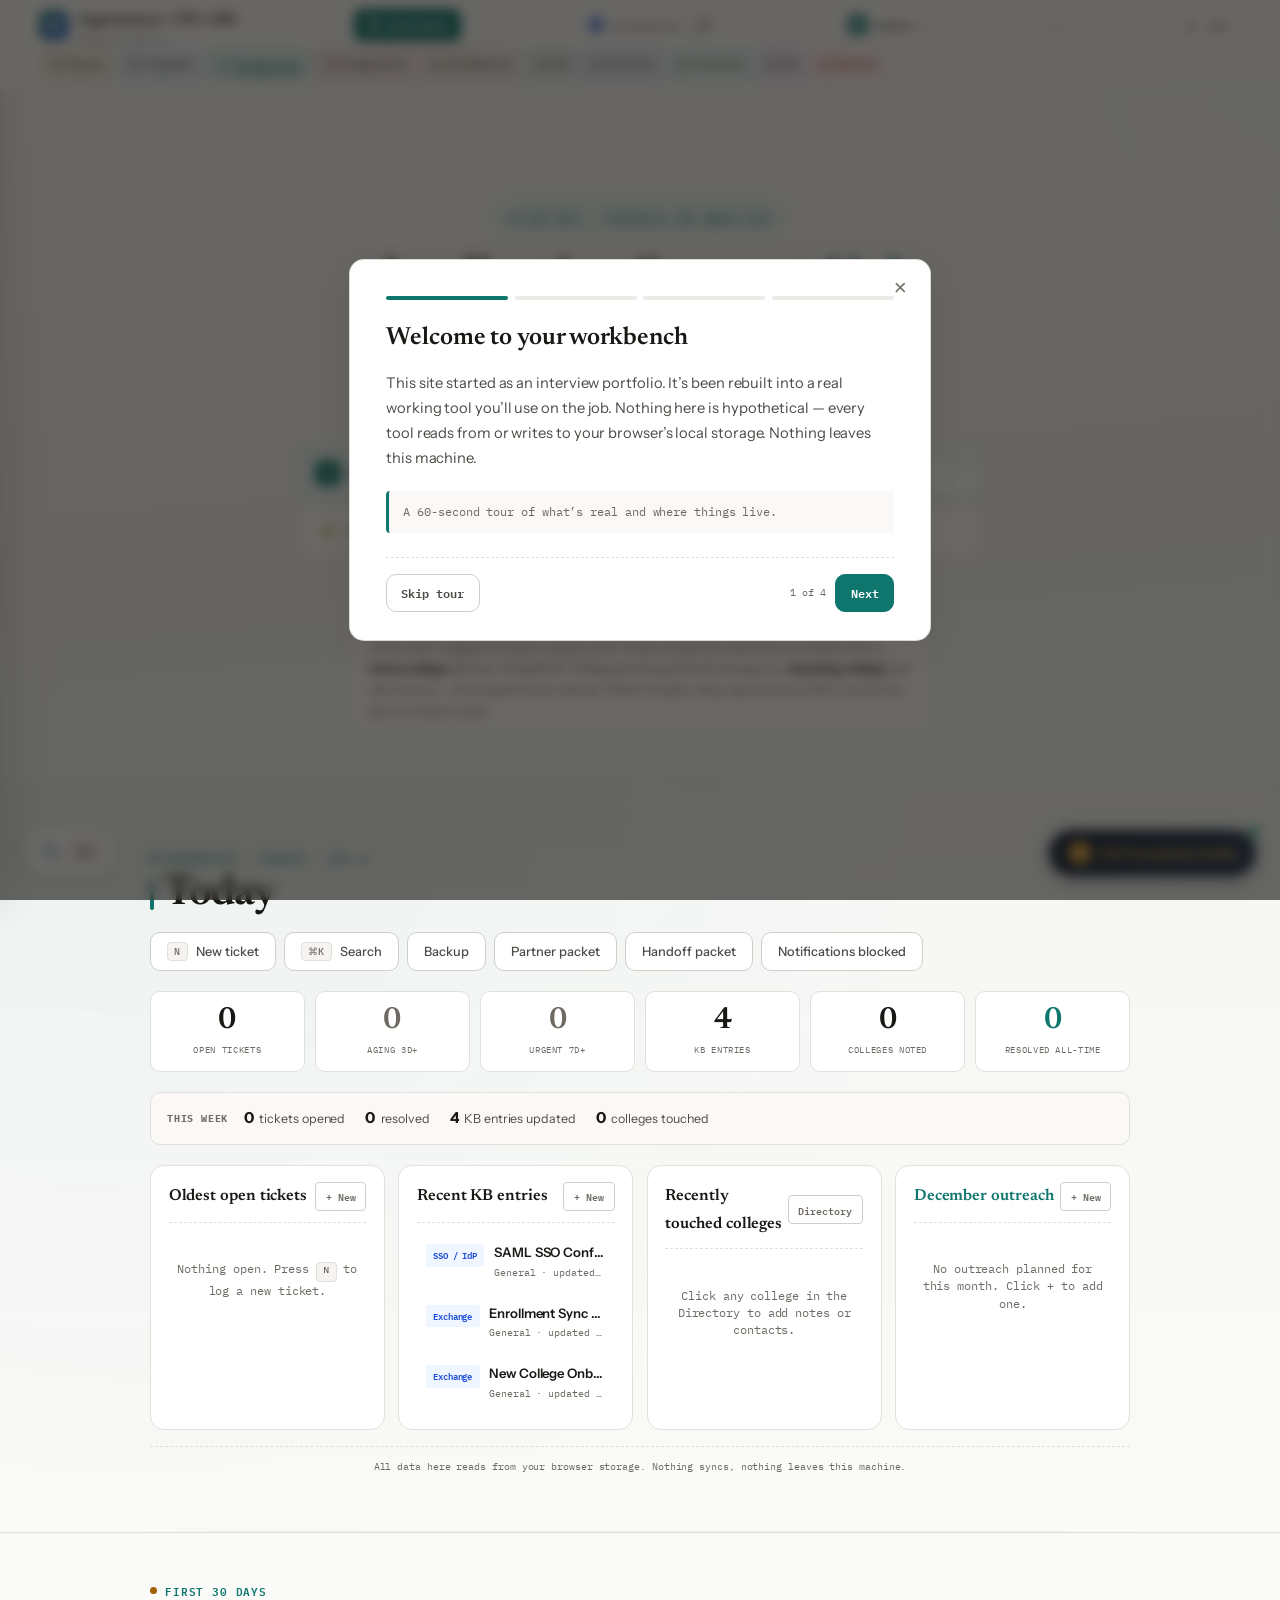
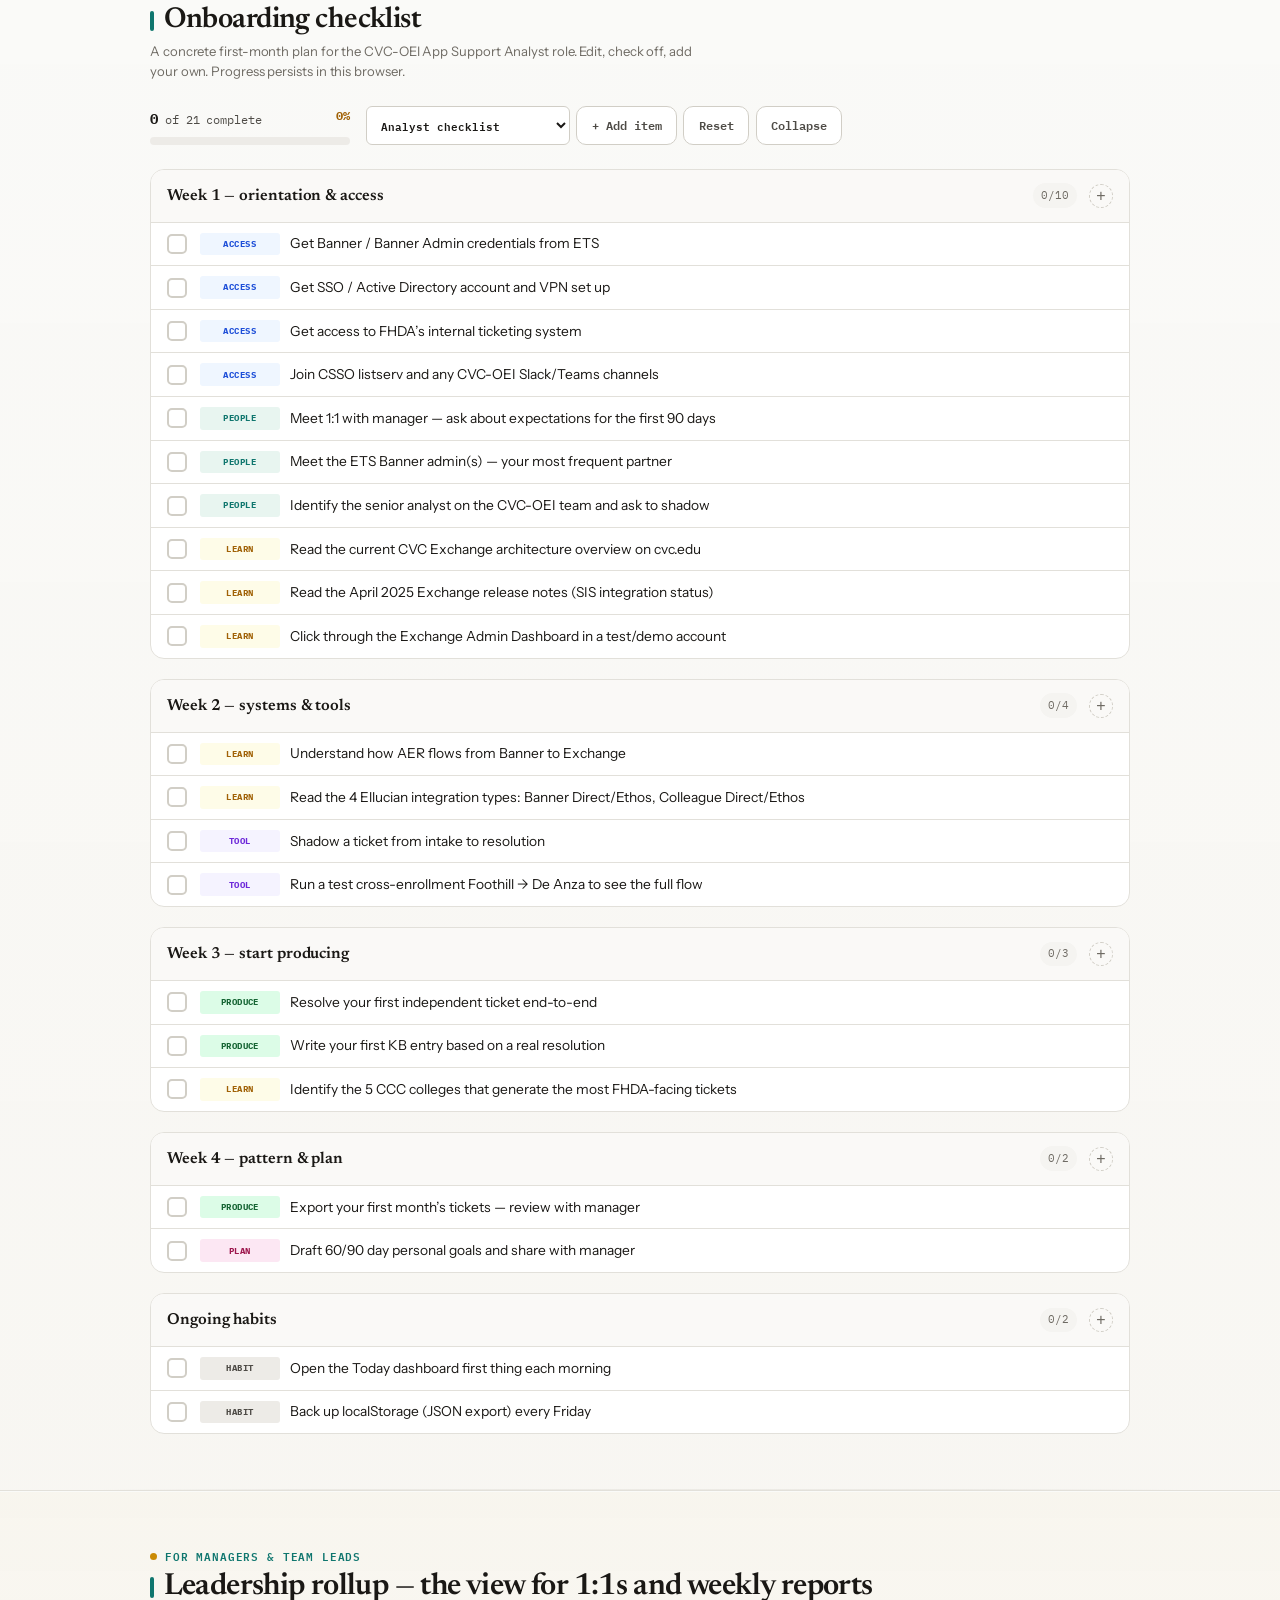
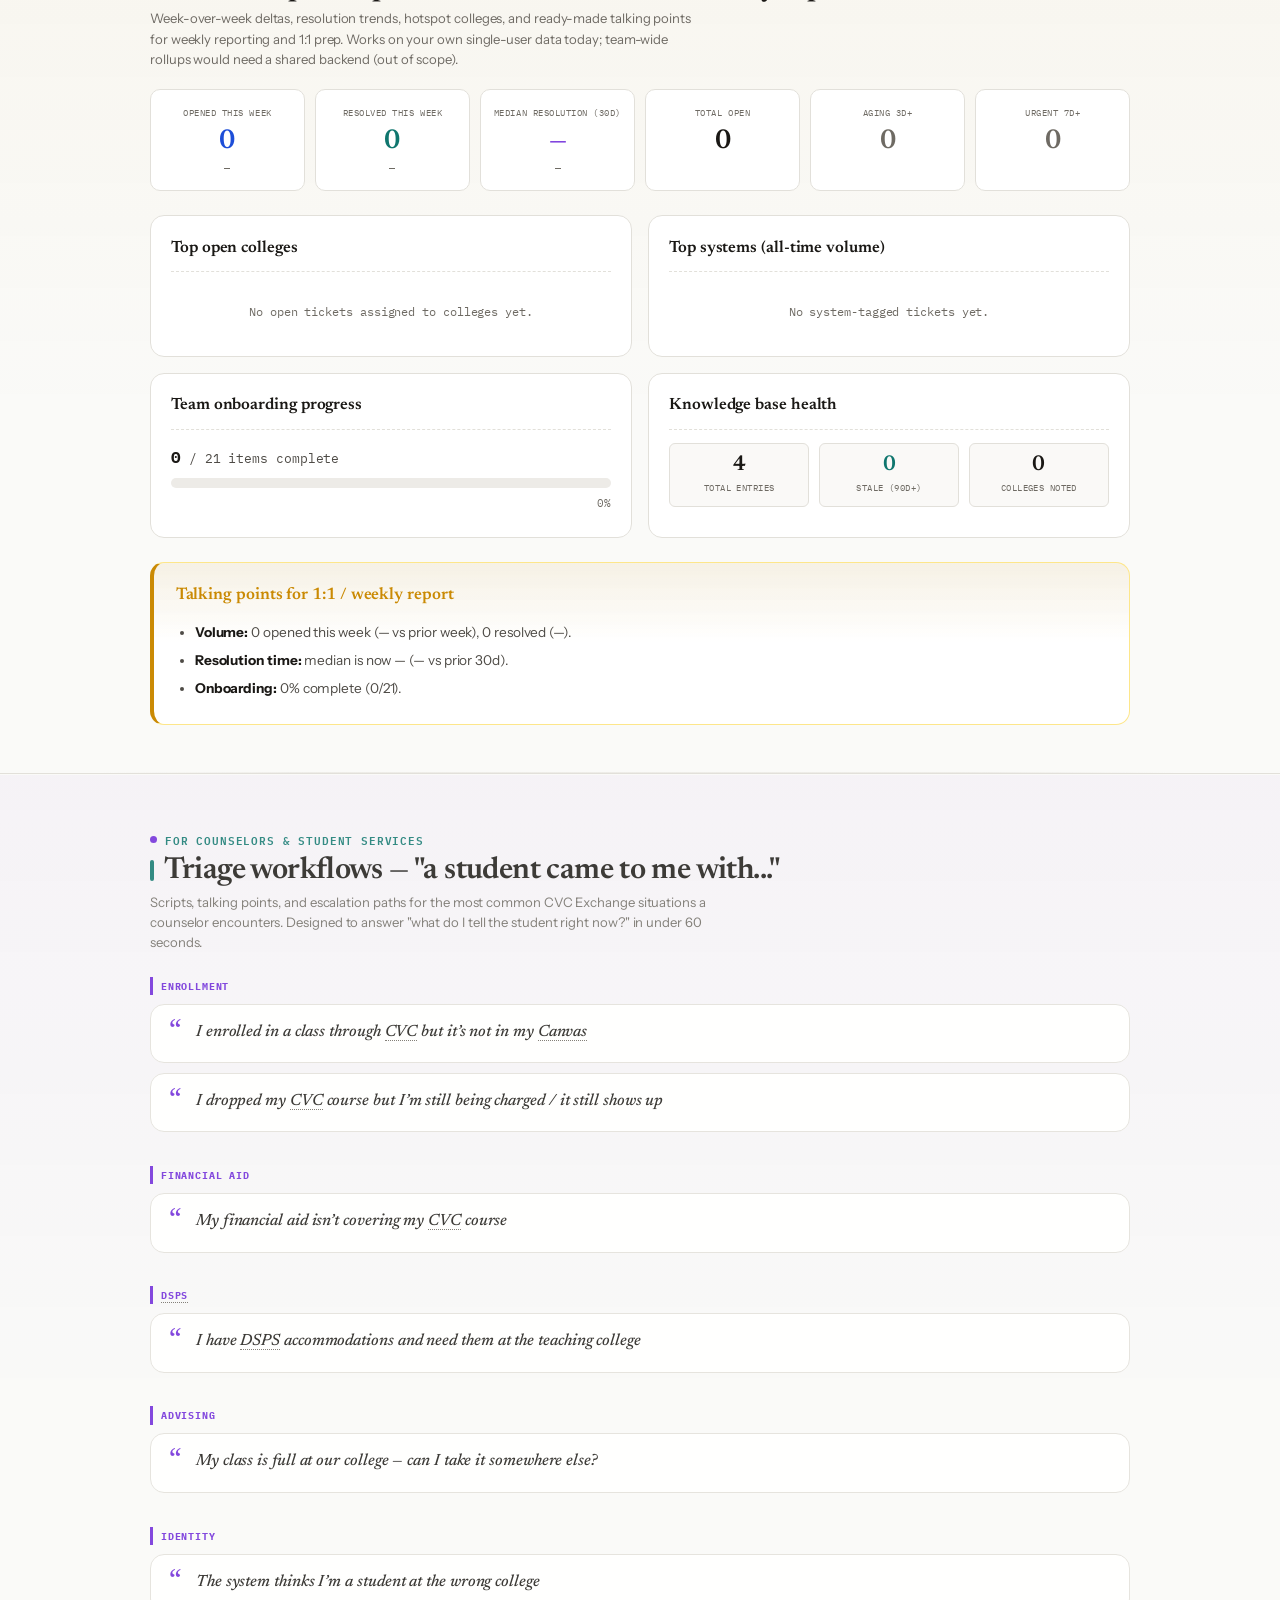
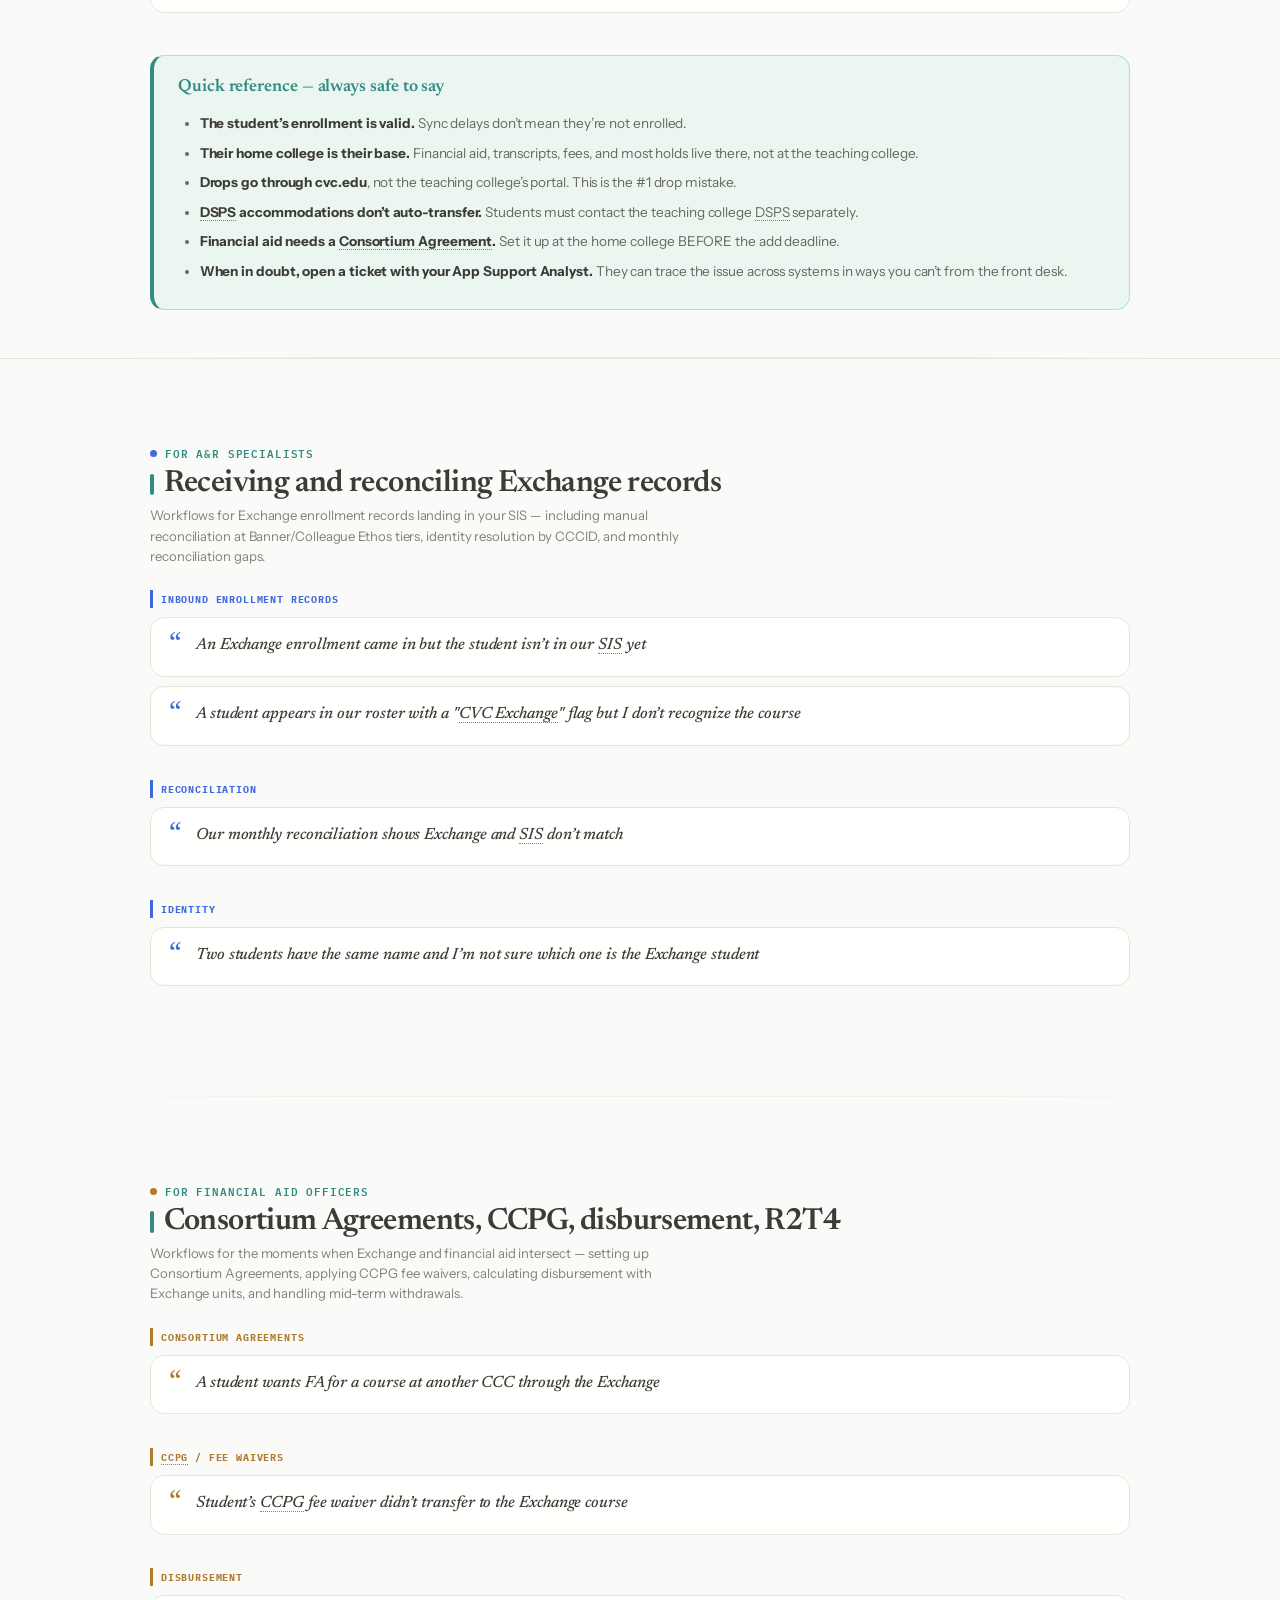
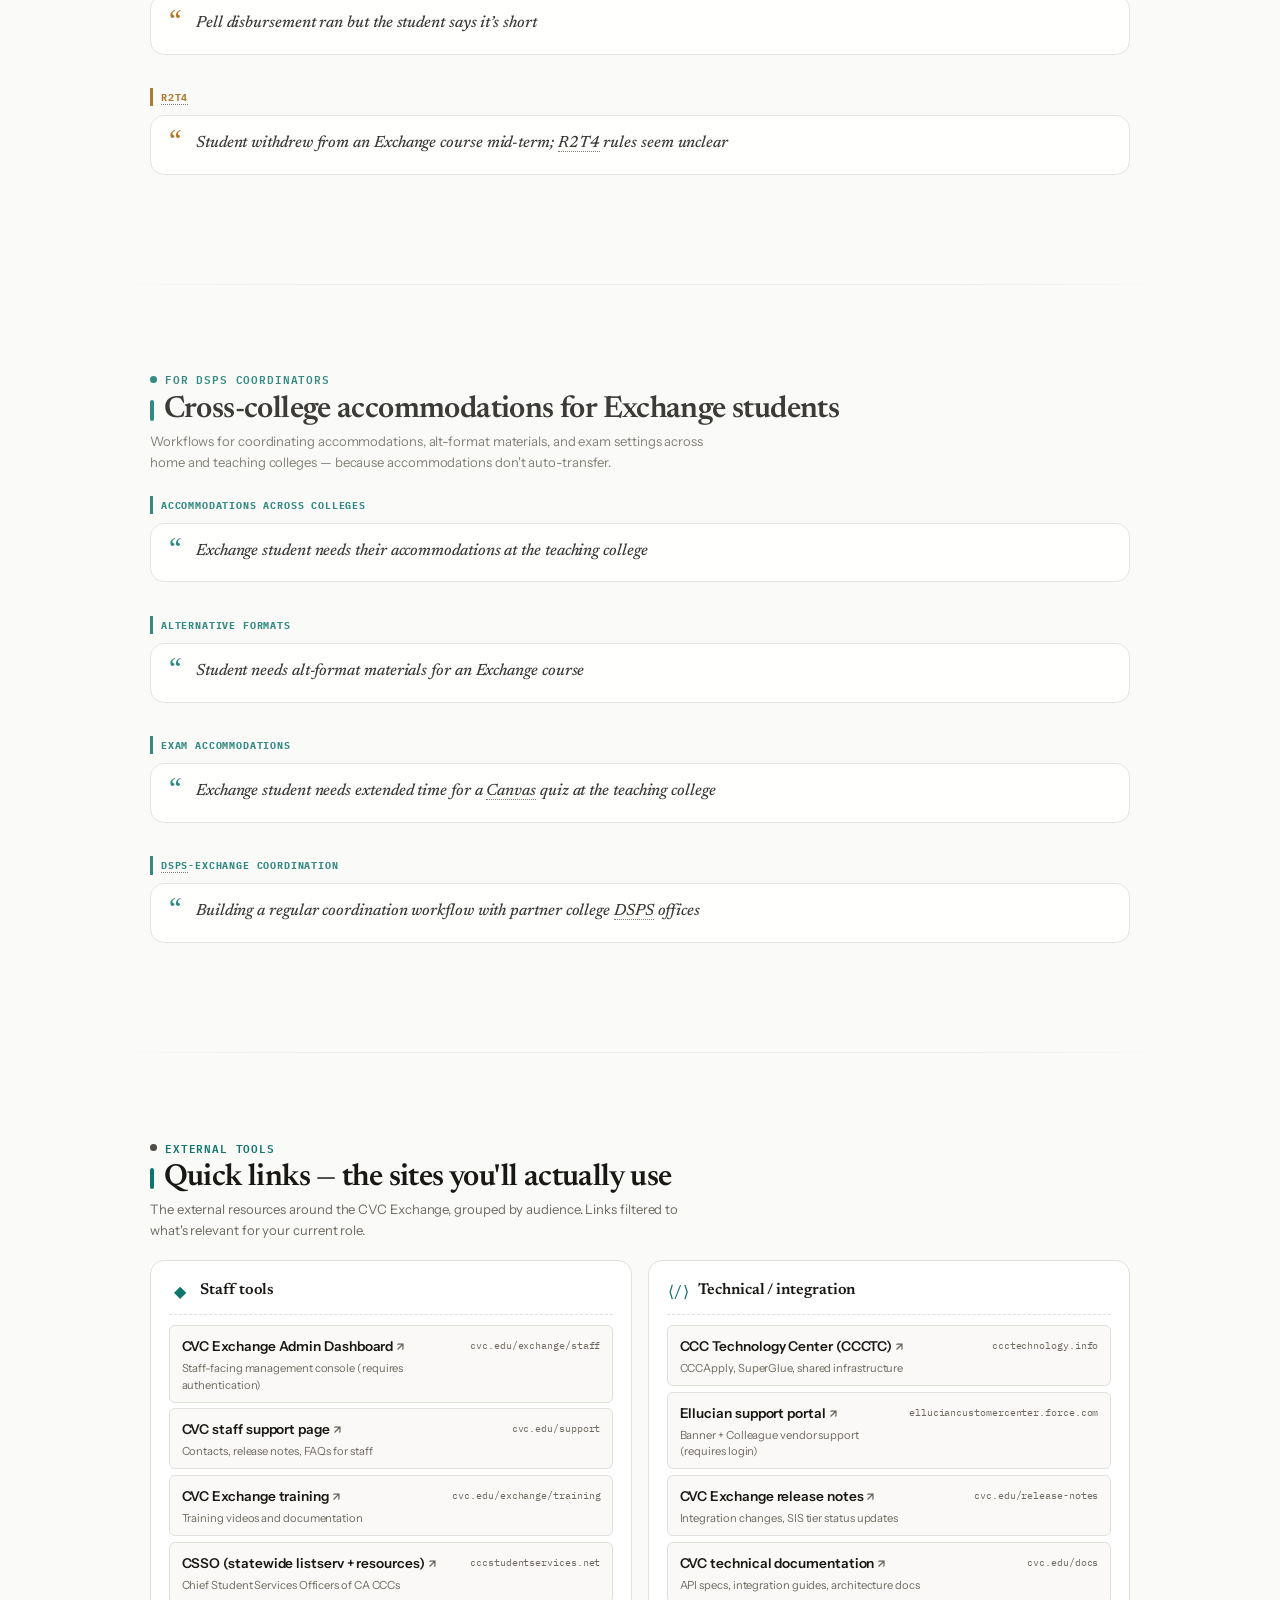
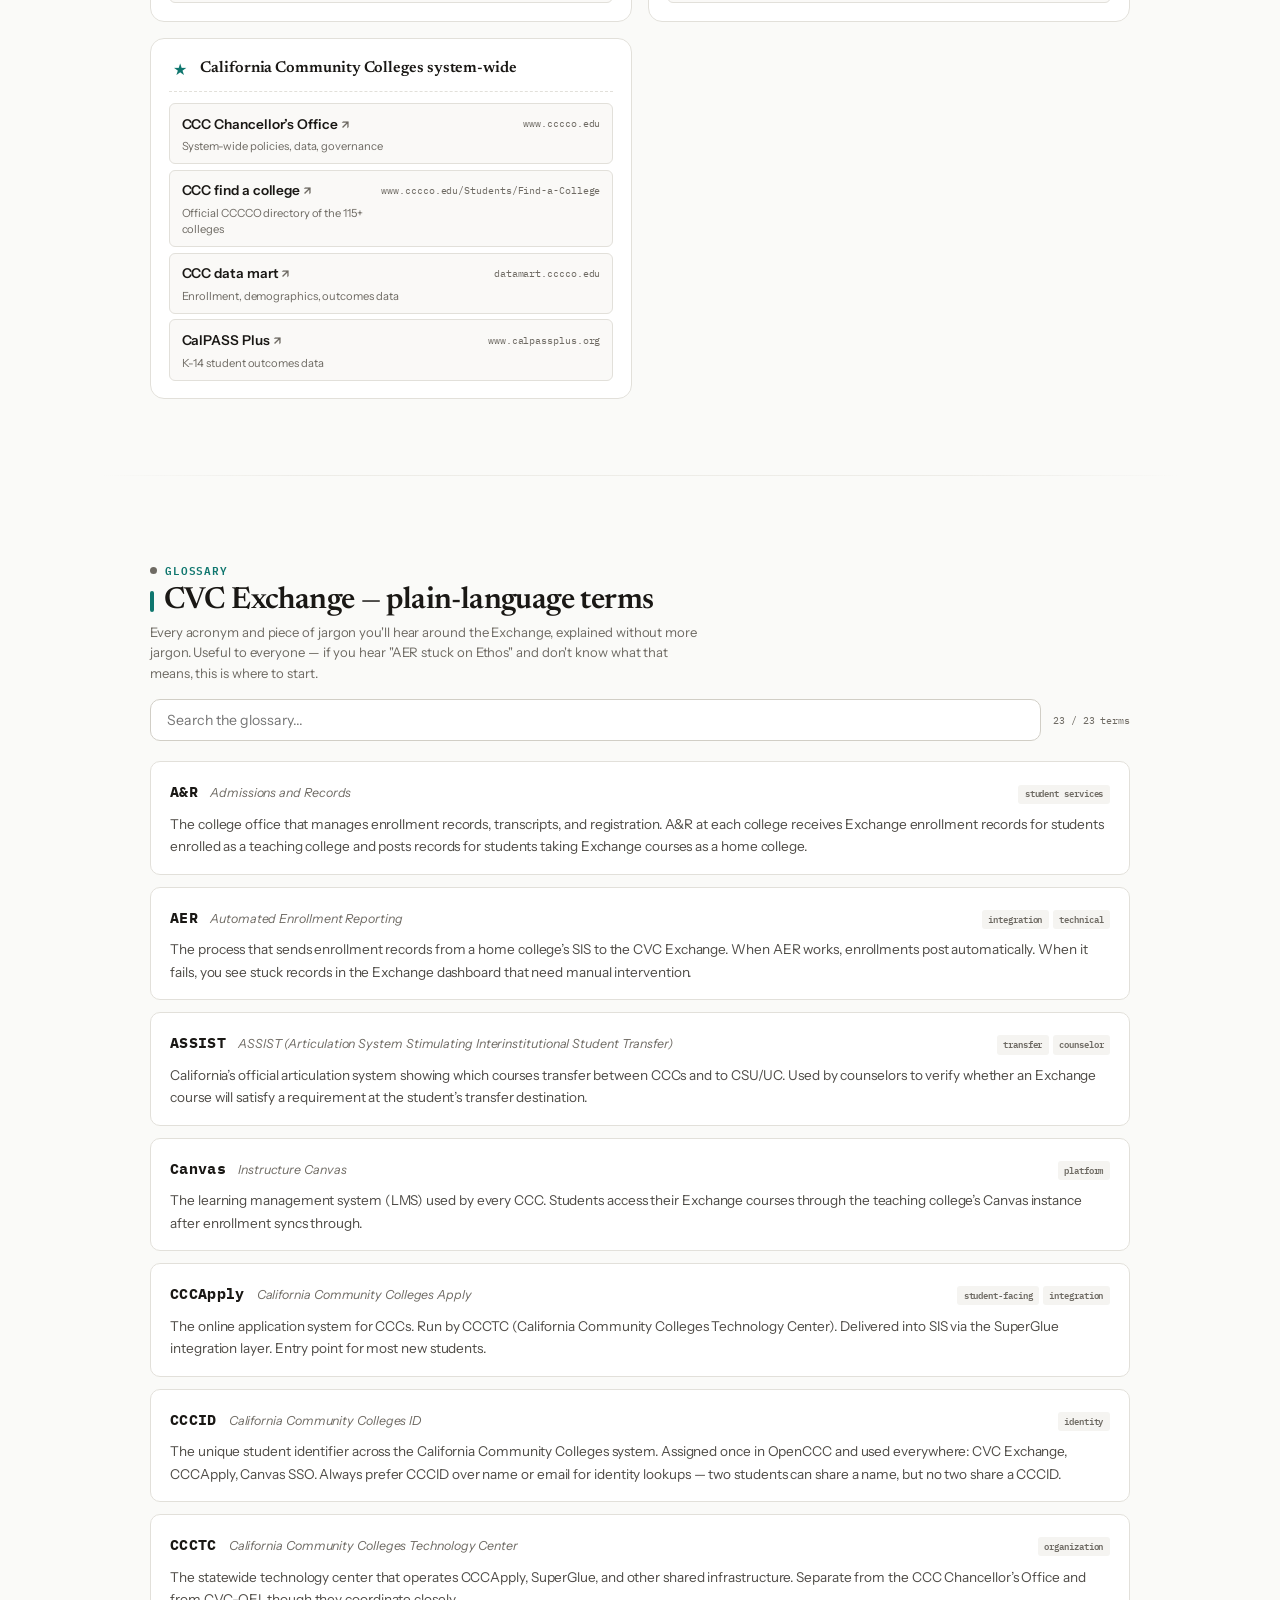
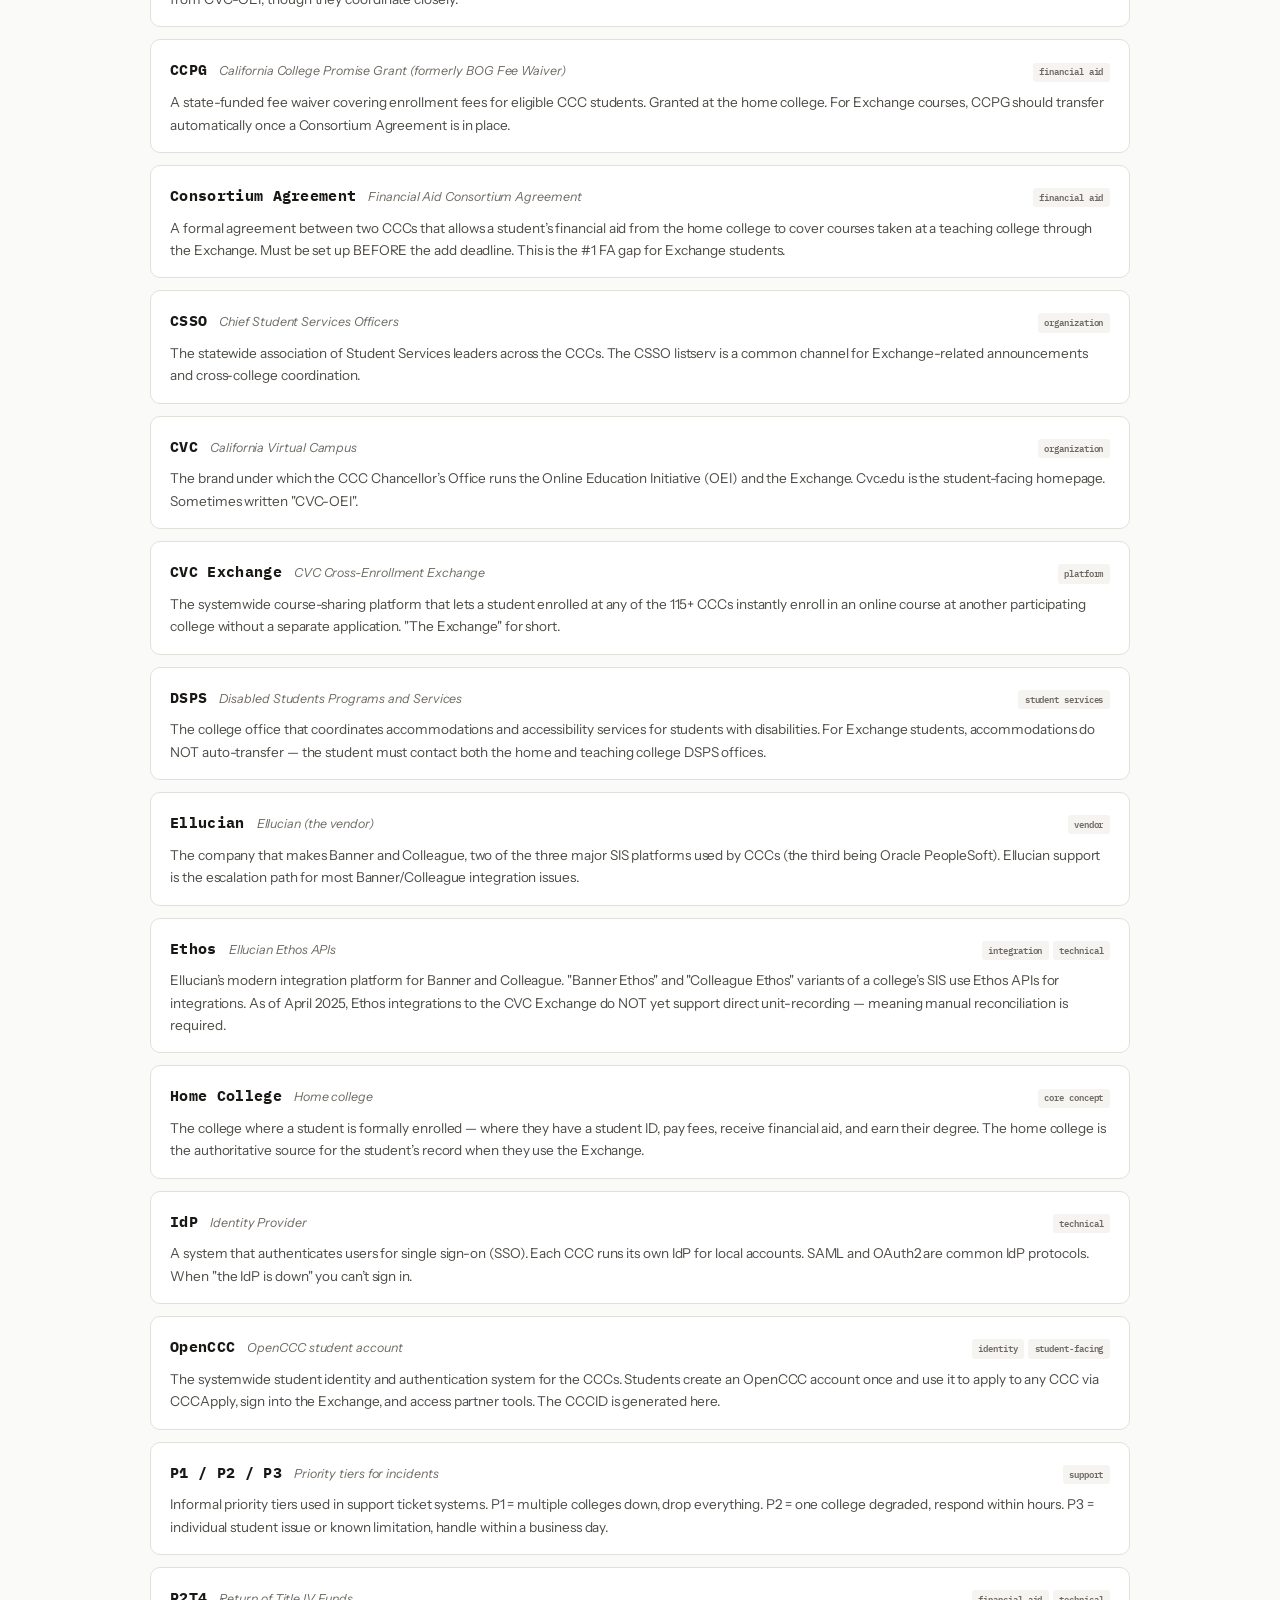
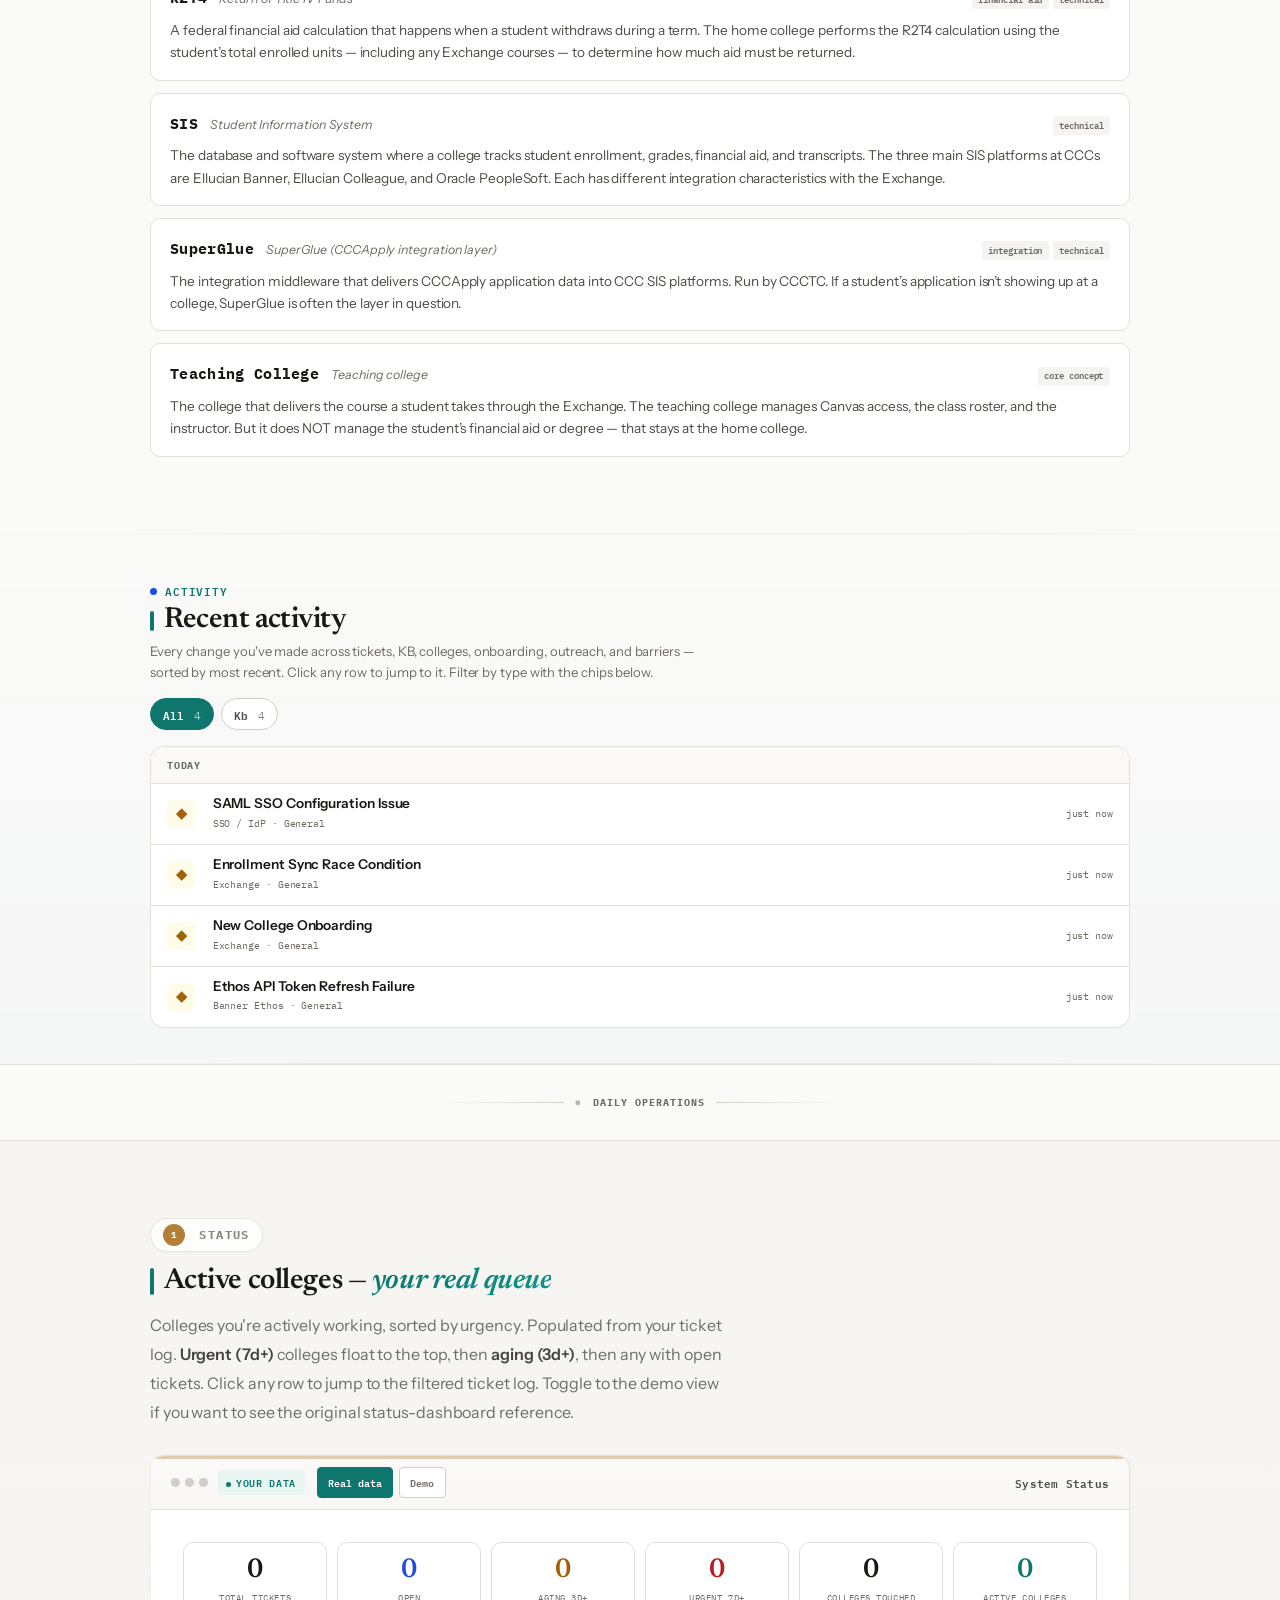
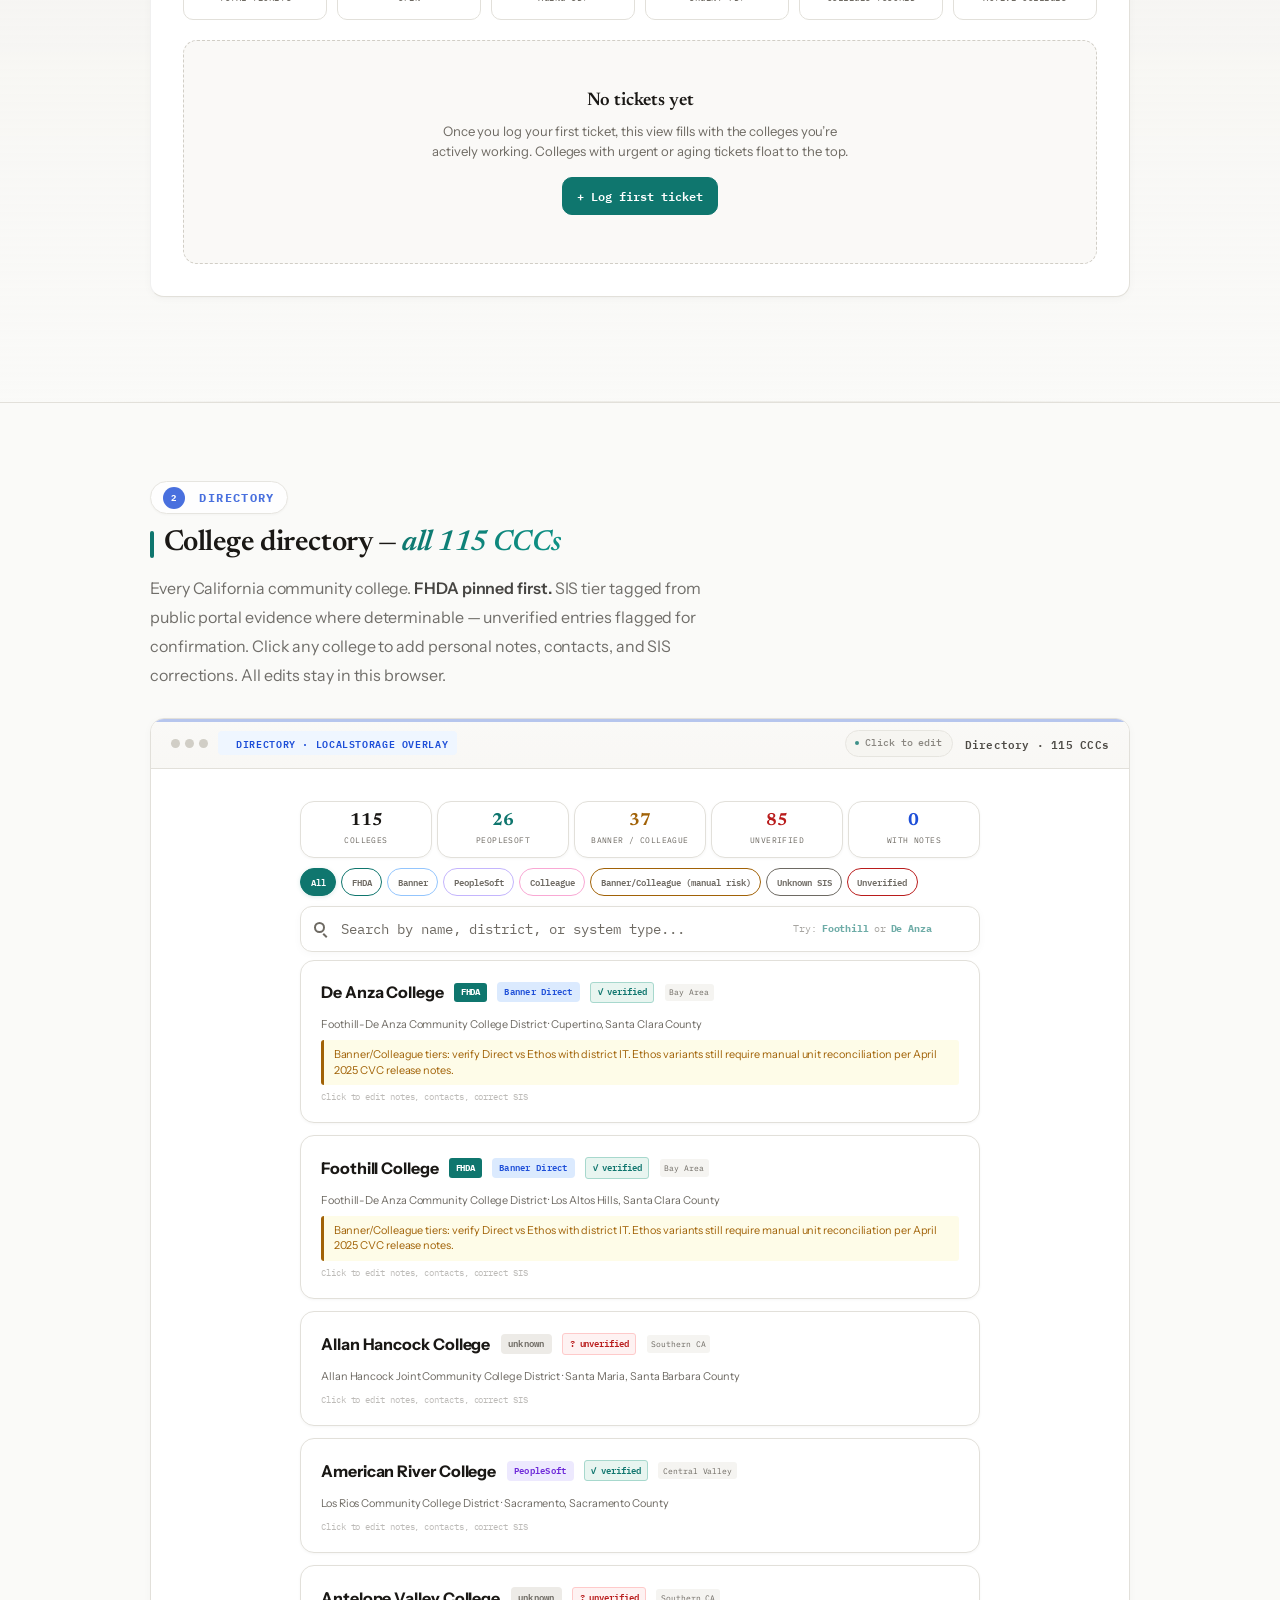
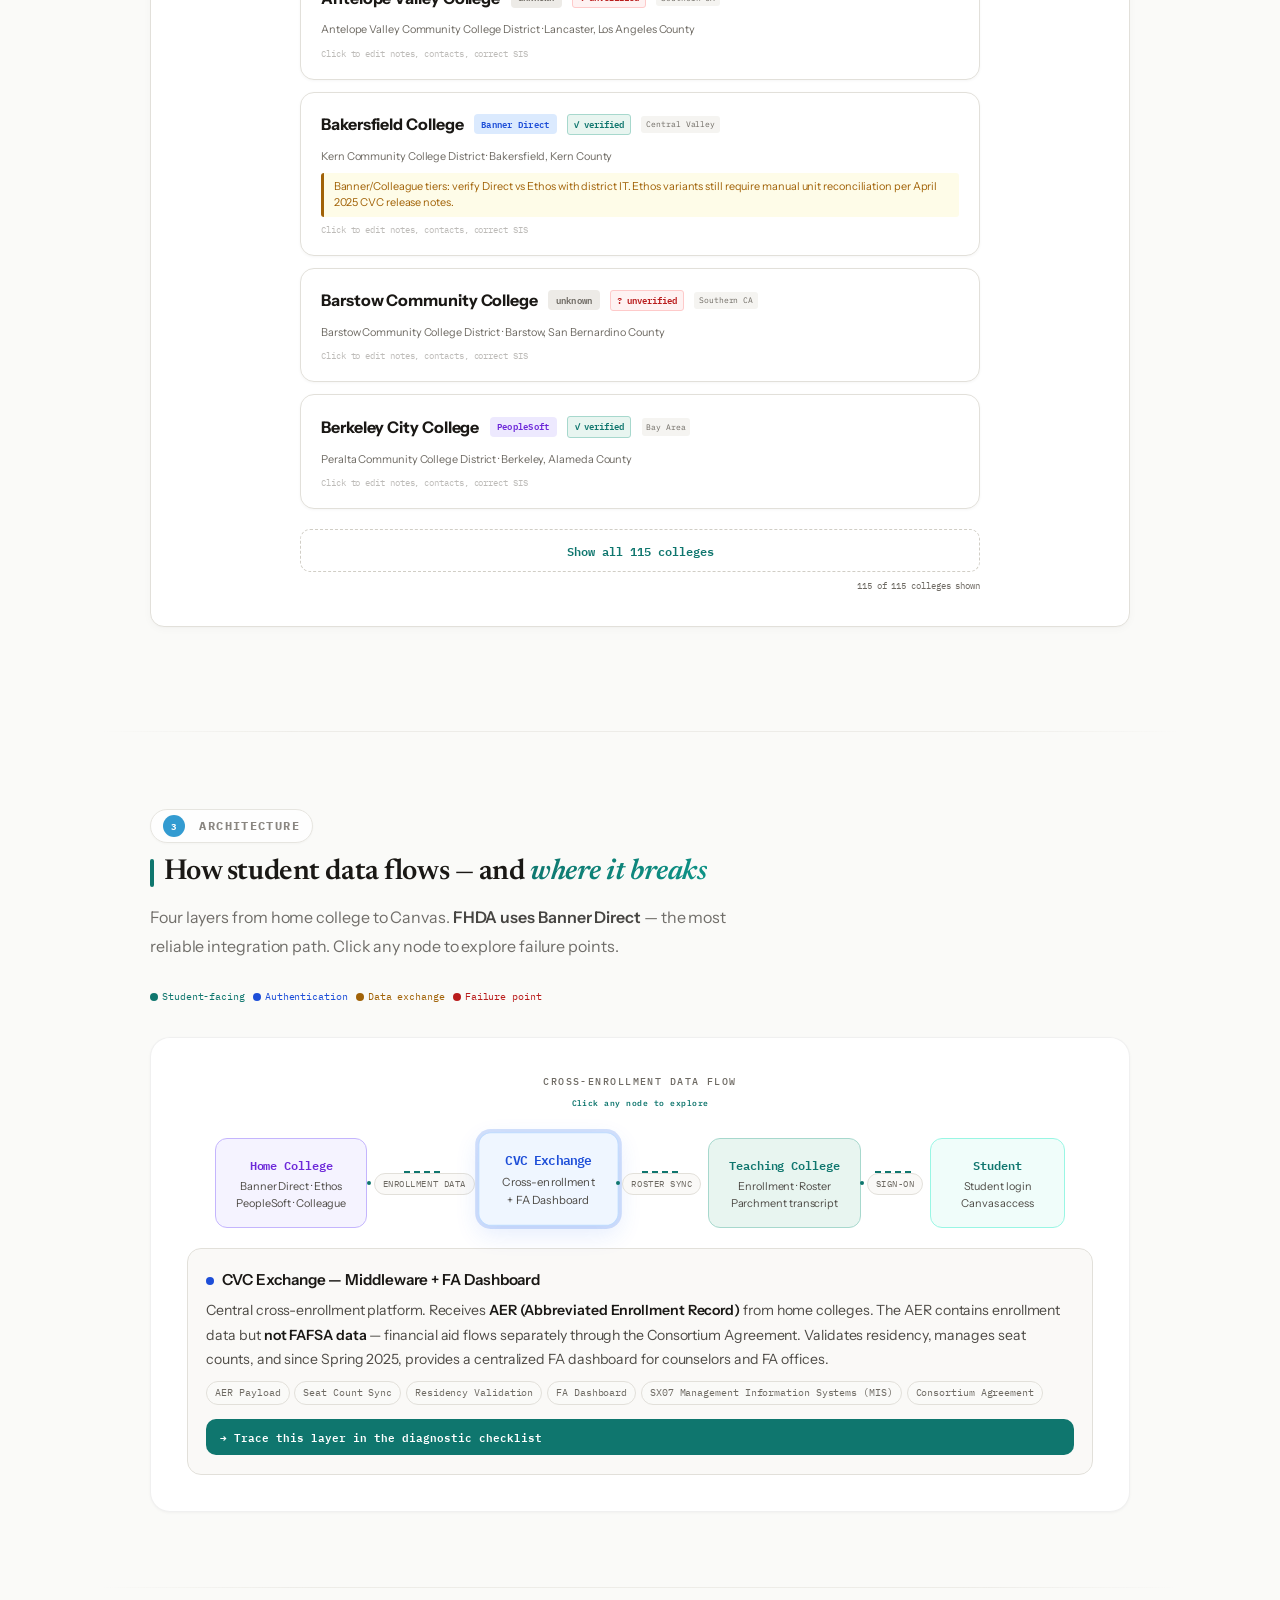
==== index.html @ 4ff6d668 "A11y pass, handoff packet, dupe detection, browser notifications, clone + tag autocomplete Five qual" ====
<!DOCTYPE html>
<html lang="en">
<head>
<meta charset="UTF-8">
<meta name="viewport" content="width=device-width, initial-scale=1.0">
<title>AppAnalyst — CVC-OEI Support Hub</title>

<!-- Favicon: 4-node Exchange grid -->
<link rel="icon" type="image/svg+xml" href="data:image/svg+xml,%3Csvg xmlns='http://www.w3.org/2000/svg' viewBox='0 0 32 32'%3E%3Cdefs%3E%3ClinearGradient id='bg' x1='0' y1='0' x2='1' y2='1'%3E%3Cstop offset='0%25' stop-color='%230F766E'/%3E%3Cstop offset='100%25' stop-color='%231D4ED8'/%3E%3C/linearGradient%3E%3C/defs%3E%3Crect width='32' height='32' rx='8' fill='url(%23bg)'/%3E%3Cline x1='10' y1='10' x2='22' y2='10' stroke='%23fff' stroke-width='1.5' opacity='.4'/%3E%3Cline x1='10' y1='22' x2='22' y2='22' stroke='%23fff' stroke-width='1.5' opacity='.4'/%3E%3Cline x1='10' y1='10' x2='10' y2='22' stroke='%23fff' stroke-width='1.5' opacity='.4'/%3E%3Cline x1='22' y1='10' x2='22' y2='22' stroke='%23fff' stroke-width='1.5' opacity='.4'/%3E%3Cline x1='10' y1='10' x2='22' y2='22' stroke='%2399F6E4' stroke-width='1.2' opacity='.5'/%3E%3Ccircle cx='10' cy='10' r='4' fill='%2334D399'/%3E%3Ccircle cx='22' cy='10' r='4' fill='%2360A5FA'/%3E%3Ccircle cx='10' cy='22' r='4' fill='%23A78BFA'/%3E%3Ccircle cx='22' cy='22' r='4' fill='%2399F6E4'/%3E%3Ccircle cx='16' cy='16' r='2.5' fill='%23fff'/%3E%3C/svg%3E">
<link rel="apple-touch-icon" href="data:image/svg+xml,%3Csvg xmlns='http://www.w3.org/2000/svg' viewBox='0 0 180 180'%3E%3Cdefs%3E%3ClinearGradient id='bg' x1='0' y1='0' x2='1' y2='1'%3E%3Cstop offset='0%25' stop-color='%230F766E'/%3E%3Cstop offset='100%25' stop-color='%231D4ED8'/%3E%3C/linearGradient%3E%3C/defs%3E%3Crect width='180' height='180' rx='40' fill='url(%23bg)'/%3E%3Cline x1='56' y1='56' x2='124' y2='56' stroke='%23fff' stroke-width='4' opacity='.3'/%3E%3Cline x1='56' y1='124' x2='124' y2='124' stroke='%23fff' stroke-width='4' opacity='.3'/%3E%3Cline x1='56' y1='56' x2='56' y2='124' stroke='%23fff' stroke-width='4' opacity='.3'/%3E%3Cline x1='124' y1='56' x2='124' y2='124' stroke='%23fff' stroke-width='4' opacity='.3'/%3E%3Cline x1='56' y1='56' x2='124' y2='124' stroke='%2399F6E4' stroke-width='3' opacity='.4'/%3E%3Ccircle cx='56' cy='56' r='18' fill='%2334D399'/%3E%3Ccircle cx='124' cy='56' r='18' fill='%2360A5FA'/%3E%3Ccircle cx='56' cy='124' r='18' fill='%23A78BFA'/%3E%3Ccircle cx='124' cy='124' r='18' fill='%2399F6E4'/%3E%3Ccircle cx='90' cy='90' r='12' fill='%23fff'/%3E%3C/svg%3E">
<meta name="description" content="CVC-OEI Application Support Hub — operational tools for monitoring, diagnosis, escalation, and barrier analysis across 115+ California community colleges.">
<meta property="og:title" content="AppAnalyst — CVC-OEI Support Hub">
<meta property="og:description" content="Operational tools for monitoring, diagnosis, escalation, and barrier analysis across the CVC Exchange.">
<meta property="og:type" content="website">
<meta property="og:url" content="https://fansofhenry.github.io/AppAnalyst/">
<link rel="canonical" href="https://fansofhenry.github.io/AppAnalyst/">
<meta name="theme-color" content="#0F766E">
<link rel="manifest" href="./manifest.json">
<meta name="apple-mobile-web-app-capable" content="yes">
<meta name="apple-mobile-web-app-status-bar-style" content="default">
<meta name="apple-mobile-web-app-title" content="AppAnalyst">
<script>
// First-paint theme + role — runs before stylesheets apply to prevent flash
(function() {
  try {
    var t = localStorage.getItem('appanalyst.theme.v1');
    if (t === 'dark') document.documentElement.setAttribute('data-theme', 'dark');
  } catch (e) {}
  try {
    var r = localStorage.getItem('appanalyst.role.v1') || 'analyst';
    document.documentElement.setAttribute('data-role', r);
  } catch (e) {}
})();
</script>
<link href="https://fonts.googleapis.com/css2?family=Newsreader:ital,opsz,wght@0,6..72,400;0,6..72,500;0,6..72,600;1,6..72,400;1,6..72,500&family=Instrument+Sans:wght@400;500;600;700&family=IBM+Plex+Mono:wght@400;500;600&display=swap" rel="stylesheet">

<!-- Stylesheets -->
<link rel="stylesheet" href="css/tokens.css">
<link rel="stylesheet" href="css/base.css">
<link rel="stylesheet" href="css/components.css">
<link rel="stylesheet" href="css/sections.css">
<link rel="stylesheet" href="css/nav.css">
<link rel="stylesheet" href="css/animations.css">
<link rel="stylesheet" href="css/modes.css">
<link rel="stylesheet" href="css/responsive.css">
<link rel="stylesheet" href="css/print.css">

<style>
/* ── Hub Dashboard Overrides ── */
.hub-header {
  padding: clamp(5rem, 10vw, 7rem) 0 clamp(2rem, 4vw, 3rem);
  text-align: center;
  background: linear-gradient(175deg, var(--bg) 0%, var(--bg-2) 60%, rgba(15,118,110,.03) 100%);
  border-bottom: 1px solid var(--border);
  position: relative;
  overflow: hidden;
}
.hub-header::before {
  content: '';
  position: absolute;
  top: -50%; right: -20%;
  width: 500px; height: 500px;
  border-radius: 50%;
  background: radial-gradient(circle, rgba(15,118,110,.04) 0%, transparent 70%);
  pointer-events: none;
}
.hub-badge {
  display: inline-flex;
  align-items: center;
  gap: .5rem;
  font-family: var(--mono);
  font-size: var(--fs-xs);
  font-weight: 700;
  letter-spacing: .1em;
  text-transform: uppercase;
  color: var(--primary);
  padding: .35rem .85rem;
  border-radius: 100px;
  background: var(--primary-light);
  border: 1px solid var(--primary-bd);
  margin-bottom: 1.25rem;
}
.hub-badge .dot {
  width: 6px; height: 6px; border-radius: 50%;
  background: var(--primary);
  animation: pulse-dot 2s infinite;
}
@keyframes pulse-dot {
  0%, 100% { opacity: 1; }
  50% { opacity: .4; }
}
.hub-title {
  font-family: var(--display);
  font-size: clamp(2rem, 5vw, 3rem);
  font-weight: 700;
  line-height: 1.12;
  letter-spacing: -.025em;
  color: var(--text);
  max-width: 700px;
  margin: 0 auto .6rem;
}
.hub-title em {
  font-style: italic;
}
@supports(-webkit-background-clip: text) or (background-clip: text) {
  .hub-title em {
    background: linear-gradient(135deg, var(--primary), #0D9488);
    -webkit-background-clip: text;
    -webkit-text-fill-color: transparent;
    background-clip: text;
  }
}
.hub-mission {
  font-family: var(--display);
  font-style: italic;
  font-size: var(--fs-sm);
  color: var(--text-3);
  margin-bottom: 1.5rem;
  letter-spacing: .01em;
}
.hub-stats {
  display: flex;
  justify-content: center;
  gap: clamp(1.5rem, 4vw, 3rem);
  margin-bottom: 2rem;
  flex-wrap: wrap;
}
.hub-stat-num {
  font-family: var(--mono);
  font-size: clamp(1.4rem, 3vw, 1.8rem);
  font-weight: 700;
  line-height: 1;
  letter-spacing: -.02em;
}
.hub-stat-label {
  font-family: var(--mono);
  font-size: var(--fs-xs);
  color: var(--text-3);
  margin-top: .25rem;
  letter-spacing: .02em;
}
.hub-actions {
  display: grid;
  grid-template-columns: repeat(3, 1fr);
  gap: .6rem;
  max-width: 680px;
  margin: 0 auto 1.5rem;
}
@media (max-width: 600px) {
  .hub-actions { grid-template-columns: repeat(2, 1fr); }
}
.hub-action {
  display: flex;
  align-items: center;
  gap: .55rem;
  padding: .65rem .85rem;
  border-radius: var(--r);
  background: var(--surface);
  border: 1px solid var(--border);
  box-shadow: var(--shadow);
  cursor: pointer;
  transition: all .2s var(--ease);
  text-decoration: none;
  color: var(--text);
  position: relative;
}
.hub-action:hover {
  border-color: var(--primary-bd);
  box-shadow: var(--shadow-md);
  transform: translateY(-1px);
}
.hub-action--primary {
  border-color: var(--primary-bd);
  background: linear-gradient(135deg, var(--primary-light) 0%, var(--surface) 100%);
}
.hub-action--primary:hover {
  box-shadow: var(--shadow-lg);
}
.hub-action-icon {
  font-size: .85rem;
  flex-shrink: 0;
  width: 26px;
  height: 26px;
  display: flex;
  align-items: center;
  justify-content: center;
  border-radius: 6px;
  background: var(--bg-2);
  font-family: var(--mono);
  font-weight: 700;
}
.hub-action--primary .hub-action-icon {
  background: var(--primary);
  color: #fff;
}
.hub-action-text {
  font-size: var(--fs-sm);
  font-weight: 600;
}
.hub-action-key {
  position: absolute;
  top: .3rem; right: .4rem;
  font-family: var(--mono);
  font-size: .5rem;
  color: var(--text-3);
  opacity: .6;
}
.hub-context {
  max-width: 580px;
  margin: 0 auto;
  padding: .85rem 1.1rem;
  border-radius: var(--r);
  background: var(--surface);
  border: 1px solid var(--border);
  box-shadow: var(--shadow);
  text-align: left;
  font-size: var(--fs-sm);
  color: var(--text-2);
  line-height: 1.7;
}
.hub-context strong { color: var(--text); }
.hub-context-label {
  font-family: var(--mono);
  font-size: .55rem;
  font-weight: 700;
  letter-spacing: .1em;
  text-transform: uppercase;
  color: var(--text-3);
  margin-bottom: .35rem;
}
.hub-footer {
  padding: clamp(3rem, 6vw, 4.5rem) 0;
  background: linear-gradient(180deg, var(--bg-2) 0%, var(--bg-3) 100%);
  border-top: 1px solid var(--border);
}
.hub-footer-inner {
  max-width: 700px;
  margin: 0 auto;
  text-align: center;
}
.hub-footer-brand {
  font-family: var(--display);
  font-size: 1.15rem;
  font-weight: 600;
  color: var(--text);
  margin-bottom: .25rem;
}
.hub-footer-team {
  font-size: var(--fs-sm);
  color: var(--text-2);
  margin-bottom: 1.5rem;
  line-height: 1.7;
}
.hub-footer-cols {
  display: grid;
  grid-template-columns: 1fr 1fr;
  gap: 1.5rem;
  text-align: left;
  margin-bottom: 1.5rem;
}
@media (max-width: 500px) {
  .hub-footer-cols { grid-template-columns: 1fr; }
}
.hub-footer-col-label {
  font-family: var(--mono);
  font-size: .55rem;
  font-weight: 700;
  letter-spacing: .1em;
  text-transform: uppercase;
  color: var(--text-3);
  margin-bottom: .4rem;
}
.hub-footer-col a {
  display: block;
  color: var(--primary);
  text-decoration: none;
  font-size: var(--fs-sm);
  line-height: 2;
  transition: color .15s;
}
.hub-footer-col a:hover { color: var(--text); }
.hub-footer-meta {
  margin-top: 1.25rem;
  padding-top: 1rem;
  border-top: 1px solid var(--border);
  font-size: .65rem;
  color: var(--text-3);
  line-height: 1.6;
  text-align: center;
}
.sec-group-divider {
  display: flex;
  align-items: center;
  justify-content: center;
  gap: .65rem;
  padding: 1.75rem 0;
  font-family: var(--mono);
  font-size: .65rem;
  font-weight: 700;
  letter-spacing: .1em;
  text-transform: uppercase;
  color: var(--text-3);
}
.sec-group-divider::before,
.sec-group-divider::after {
  content: '';
  flex: 1;
  max-width: 120px;
  height: 1px;
  background: linear-gradient(90deg, transparent, var(--border-2));
}
.sec-group-divider::after {
  background: linear-gradient(90deg, var(--border-2), transparent);
}
.sec-group-divider .sgd-icon {
  font-size: .7rem;
  opacity: .5;
}
</style>

</head>
<body>
<div class="scroll-progress" id="scrollProgress"></div>
<!-- Theater mode dim overlay -->
<div class="theater-dim"></div>
<!-- Zoom mode indicator -->
<div class="zoom-badge">Zoom Mode</div>
<!-- Theater mode indicator -->
<div class="theater-badge"><span class="tb-dot"></span>Theater Mode · hover or arrow keys to navigate</div>
<!-- Accessibility mode indicator -->
<div class="a11y-badge">WCAG AAA · High Contrast</div>
<a href="#main-content" class="skip-link">Skip to main content</a>

<nav id="nav" role="navigation" aria-label="Main navigation">
  <a class="nav-brand" href="#" onclick="event.preventDefault();(document.scrollingElement||document.documentElement).scrollTo({top:0,behavior:'smooth'});window.scrollTo({top:0,behavior:'smooth'})" style="text-decoration:none;cursor:pointer" title="Back to top"><div class="nav-icon"><svg viewBox="0 0 16 16" fill="none" aria-hidden="true"><path d="M3 3h4v4H3zM9 3h4v4H9zM3 9h4v4H3zM9 9h4v4H9z" stroke="#fff" stroke-width="1.5" stroke-linejoin="round"/><path d="M7 5h2M5 7v2M11 7v2" stroke="#fff" stroke-width="1.2"/></svg></div><span class="nav-title">AppAnalyst · CVC-OEI</span></a>
  <button class="toc-btn" id="tocBtn" onclick="toggleToc()"><svg width="14" height="14" viewBox="0 0 14 14" fill="none" style="flex-shrink:0" aria-hidden="true"><rect y="2" width="14" height="1.5" rx=".75" fill="#fff"/><rect y="6.25" width="10" height="1.5" rx=".75" fill="#fff"/><rect y="10.5" width="14" height="1.5" rx=".75" fill="#fff"/></svg> Sections</button>
  <div class="a11y-toggle" id="a11yToggle" onclick="toggleA11y()" role="switch" aria-checked="false" aria-label="Toggle accessibility high-contrast mode" tabindex="0"><span class="a11y-icon" aria-hidden="true">&#9855;</span><span class="a11y-label">Accessibility</span><div class="a11y-switch"></div></div>
  <div class="role-picker-wrap">
    <button class="role-toggle" id="roleToggle" onclick="roleToggleMenu()" aria-label="Change your role" aria-haspopup="true" aria-expanded="false"></button>
    <div class="role-menu" id="roleMenu" role="menu" aria-label="Role picker"></div>
  </div>
  <span id="autosaveDot" class="autosave-dot" title="Auto-save indicator &mdash; flashes when your data is written to localStorage" role="status" aria-live="polite" aria-label="Data saved"></span>
  <button class="theme-toggle-btn" id="themeToggle" onclick="themeToggle()" title="Toggle theme (Shift+D)"><span class="theme-icon">&#9790;</span><span class="theme-label">Dark</span></button>
  <div class="nav-links">
    <a href="#monitor" class="nv nv-amber"><span class="nav-num">1</span>Status</a><a href="#lookup" class="nv nv-blue"><span class="nav-num">2</span>Colleges</a><a href="#flow" class="nv nv-sky"><span class="nav-num">3</span>Architecture</a><a href="#tracer" class="nv nv-rose"><span class="nav-num">4</span>Diagnostics</a><a href="#patterns" class="nv nv-orange"><span class="nav-num">5</span>Intelligence</a><a href="#kb" class="nv nv-green"><span class="nav-num">6</span>KB</a><a href="#comms" class="nv nv-indigo"><span class="nav-num">7</span>Comms</a><a href="#outreach" class="nv nv-teal"><span class="nav-num">8</span>Outreach</a><a href="#aiVision" class="nv nv-purple"><span class="nav-num">9</span>AI</a><a href="#barrierOverview" class="nav-barrier"><span class="nav-num">0</span>Barriers</a>
  </div>
</nav>

<!-- ═══ DASHBOARD HERO ═══ -->
<header class="hub-header">
  <div class="wrap">
    <div class="hub-badge"><span class="dot"></span> CVC-OEI &middot; Foothill&ndash;De Anza CCD</div>
    <h1 class="hub-title">Application Support <em>Hub</em></h1>
    <p class="hub-mission">When the data flow works, a student doesn't think about it. That's the goal.</p>
    <div class="hub-stats">
      <div><div class="hub-stat-num" style="color:var(--primary)">115+</div><div class="hub-stat-label">CCC Colleges</div></div>
      <div><div class="hub-stat-num" style="color:var(--blue)">4</div><div class="hub-stat-label">SIS Platforms</div></div>
      <div><div class="hub-stat-num" style="color:var(--red)">33K+</div><div class="hub-stat-label">Annual Enrollments</div></div>
      <div><div class="hub-stat-num" style="color:var(--purple)">70+</div><div class="hub-stat-label">Online ADTs</div></div>
    </div>
    <div class="hub-actions">
      <a class="hub-action hub-action--primary" onclick="document.getElementById('monitor').scrollIntoView({behavior:'smooth'})"><span class="hub-action-icon">1</span><span class="hub-action-text">System Status</span><span class="hub-action-key">Key 1</span></a>
      <a class="hub-action hub-action--primary" onclick="document.getElementById('lookup').scrollIntoView({behavior:'smooth'})"><span class="hub-action-icon">2</span><span class="hub-action-text">College Lookup</span><span class="hub-action-key">Key 2</span></a>
      <a class="hub-action hub-action--primary" onclick="document.getElementById('tracer').scrollIntoView({behavior:'smooth'})"><span class="hub-action-icon">4</span><span class="hub-action-text">Trace Incident</span><span class="hub-action-key">Key 4</span></a>
      <a class="hub-action" onclick="document.getElementById('kb').scrollIntoView({behavior:'smooth'})"><span class="hub-action-icon" style="background:var(--amber-light);color:var(--amber)">6</span><span class="hub-action-text">Knowledge Base</span><span class="hub-action-key">Key 6</span></a>
      <a class="hub-action" onclick="document.getElementById('escalation').scrollIntoView({behavior:'smooth'})"><span class="hub-action-icon" style="background:var(--red-light);color:var(--red)">!</span><span class="hub-action-text">Escalation Guide</span></a>
      <a class="hub-action" onclick="toggleCvcGuide()" style="border-color:var(--amber-bd)"><span class="hub-action-icon" style="background:var(--amber-light);color:var(--amber)">+</span><span class="hub-action-text">CVC Guide</span></a>
    </div>
    <div class="hub-context" style="margin-top:1.5rem">
      <div class="hub-context-label">What is the Exchange?</div>
      The <strong>CVC Exchange</strong> lets students cross-enroll in fully online courses at other California community colleges through a single portal. When enrollment data flows correctly from a <strong>home college</strong> (Banner, PeopleSoft, Colleague) through the Exchange to a <strong>teaching college</strong> and into Canvas &mdash; the student never notices. When it breaks, they lose access to their course. Our job is to keep it quiet.
    </div>
  </div>
</header>

<main id="main-content">

<!-- ═══ TODAY DASHBOARD ═══ -->
<section class="sec sec-today fu" id="today" role="region" aria-label="Today dashboard">
  <div class="wrap">
    <div class="today-head">
      <div>
        <div class="today-eyebrow"><span class="today-dot"></span>Workbench · <span id="todayDate"></span></div>
        <h2 class="today-title">Today</h2>
      </div>
      <div class="today-head-actions">
        <button class="today-btn" onclick="if(typeof tlAdd===&#39;function&#39;)tlAdd()"><kbd>N</kbd> New ticket</button>
        <button class="today-btn" onclick="if(typeof searchOpen===&#39;function&#39;)searchOpen()"><kbd>&#8984;K</kbd> Search</button>
        <button class="today-btn" onclick="if(typeof backupOpen===&#39;function&#39;){backupOpen();backupRenderStats();}" title="Backup and restore all local data">Backup</button>
        <button class="today-btn" onclick="if(typeof packetOpen===&#39;function&#39;)packetOpen()" title="Generate a printable one-pager for a partner college">Partner packet</button>
        <button class="today-btn" onclick="if(typeof handoffGenerate===&#39;function&#39;)handoffGenerate()" title="Generate a printable handoff packet summarizing your current work">Handoff packet</button>
      </div>
    </div>
    <div id="todayBody"></div>
    <div class="today-hint">All data here reads from your browser storage. Nothing syncs, nothing leaves this machine.</div>
  </div>
</section>

<!-- ═══ FIRST 30 DAYS ONBOARDING ═══ -->
<section class="sec fu" id="onboarding" role="region" aria-label="First 30 Days checklist">
  <div class="wrap">
    <div class="ob-header">
      <div>
        <div class="today-eyebrow"><span class="today-dot" style="background:var(--amber)"></span>First 30 Days</div>
        <h2 class="today-title" style="font-size:clamp(1.4rem,3vw,1.8rem)">Onboarding checklist</h2>
        <p class="ob-sub">A concrete first-month plan for the CVC-OEI App Support Analyst role. Edit, check off, add your own. Progress persists in this browser.</p>
      </div>
      <div id="obHead" class="ob-head-right"></div>
    </div>
    <div id="obBody"></div>
  </div>
</section>

<!-- ═══ MANAGER / LEAD DASHBOARD ═══ -->
<section class="sec fu" id="manager" role="region" aria-label="Manager and Team Lead dashboard">
  <div class="wrap">
    <div class="today-eyebrow"><span class="today-dot" style="background:#CA8A04"></span>For managers &amp; team leads</div>
    <h2 class="today-title" style="font-size:clamp(1.5rem,3vw,1.9rem)">Leadership rollup &mdash; the view for 1:1s and weekly reports</h2>
    <p class="ob-sub">Week-over-week deltas, resolution trends, hotspot colleges, and ready-made talking points for weekly reporting and 1:1 prep. Works on your own single-user data today; team-wide rollups would need a shared backend (out of scope).</p>
    <div id="managerBody"></div>
  </div>
</section>

<!-- ═══ FOR STUDENTS — self-help guide ═══ -->
<section class="sec fu" id="forStudents" role="region" aria-label="Student Guide">
  <div class="wrap">
    <div class="today-eyebrow"><span class="today-dot" style="background:#0EA5E9"></span>For students</div>
    <h2 class="today-title" style="font-size:clamp(1.5rem,3vw,1.9rem)">Using the CVC Exchange &mdash; a plain-language guide</h2>
    <p class="ob-sub">Everything you need to find a class at another California community college, enroll in it, and access it in Canvas. No jargon. If you get stuck, the troubleshooting section below covers the most common problems.</p>
    <div id="forStudentsBody"></div>
  </div>
</section>

<!-- ═══ FOR COUNSELORS — triage workflows ═══ -->
<section class="sec fu" id="forCounselors" role="region" aria-label="Counselor Workflows">
  <div class="wrap">
    <div class="today-eyebrow"><span class="today-dot" style="background:var(--purple)"></span>For counselors &amp; student services</div>
    <h2 class="today-title" style="font-size:clamp(1.5rem,3vw,1.9rem)">Triage workflows &mdash; "a student came to me with..."</h2>
    <p class="ob-sub">Scripts, talking points, and escalation paths for the most common CVC Exchange situations a counselor encounters. Designed to answer "what do I tell the student right now?" in under 60 seconds.</p>
    <div id="forCounselorsBody"></div>
  </div>
</section>

<!-- ═══ FOR A&R — inbound record workflows ═══ -->
<section class="sec fu" id="forAR" role="region" aria-label="Admissions and Records Workflows">
  <div class="wrap">
    <div class="today-eyebrow"><span class="today-dot" style="background:var(--blue)"></span>For A&amp;R Specialists</div>
    <h2 class="today-title" style="font-size:clamp(1.5rem,3vw,1.9rem)">Receiving and reconciling Exchange records</h2>
    <p class="ob-sub">Workflows for Exchange enrollment records landing in your SIS &mdash; including manual reconciliation at Banner/Colleague Ethos tiers, identity resolution by CCCID, and monthly reconciliation gaps.</p>
    <div id="forARBody"></div>
  </div>
</section>

<!-- ═══ FOR FINANCIAL AID — consortium & disbursement ═══ -->
<section class="sec fu" id="forFA" role="region" aria-label="Financial Aid Workflows">
  <div class="wrap">
    <div class="today-eyebrow"><span class="today-dot" style="background:var(--amber)"></span>For Financial Aid Officers</div>
    <h2 class="today-title" style="font-size:clamp(1.5rem,3vw,1.9rem)">Consortium Agreements, CCPG, disbursement, R2T4</h2>
    <p class="ob-sub">Workflows for the moments when Exchange and financial aid intersect &mdash; setting up Consortium Agreements, applying CCPG fee waivers, calculating disbursement with Exchange units, and handling mid-term withdrawals.</p>
    <div id="forFABody"></div>
  </div>
</section>

<!-- ═══ FOR DSPS — cross-college accommodations ═══ -->
<section class="sec fu" id="forDSPS" role="region" aria-label="DSPS Coordinator Workflows">
  <div class="wrap">
    <div class="today-eyebrow"><span class="today-dot" style="background:var(--teal)"></span>For DSPS Coordinators</div>
    <h2 class="today-title" style="font-size:clamp(1.5rem,3vw,1.9rem)">Cross-college accommodations for Exchange students</h2>
    <p class="ob-sub">Workflows for coordinating accommodations, alt-format materials, and exam settings across home and teaching colleges &mdash; because accommodations don't auto-transfer.</p>
    <div id="forDSPSBody"></div>
  </div>
</section>

<!-- ═══ EXTERNAL TOOLS / QUICK LINKS ═══ -->
<section class="sec fu" id="externalTools" role="region" aria-label="External CVC Exchange tools">
  <div class="wrap">
    <div class="today-eyebrow"><span class="today-dot" style="background:var(--text-2)"></span>External tools</div>
    <h2 class="today-title" style="font-size:clamp(1.5rem,3vw,1.9rem)">Quick links &mdash; the sites you'll actually use</h2>
    <p class="ob-sub">The external resources around the CVC Exchange, grouped by audience. Links filtered to what's relevant for your current role.</p>
    <div id="externalBody"></div>
  </div>
</section>

<!-- ═══ CVC GLOSSARY ═══ -->
<section class="sec fu" id="glossary" role="region" aria-label="CVC Glossary">
  <div class="wrap">
    <div class="today-eyebrow"><span class="today-dot" style="background:var(--text-3)"></span>Glossary</div>
    <h2 class="today-title" style="font-size:clamp(1.5rem,3vw,1.9rem)">CVC Exchange &mdash; plain-language terms</h2>
    <p class="ob-sub">Every acronym and piece of jargon you'll hear around the Exchange, explained without more jargon. Useful to everyone &mdash; if you hear "AER stuck on Ethos" and don't know what that means, this is where to start.</p>
    <div id="glossaryBody"></div>
  </div>
</section>

<!-- ═══ ACTIVITY LOG ═══ -->
<section class="sec fu" id="activity" role="region" aria-label="Activity Log">
  <div class="wrap">
    <div class="today-eyebrow"><span class="today-dot" style="background:var(--blue)"></span>Activity</div>
    <h2 class="today-title" style="font-size:clamp(1.4rem,3vw,1.8rem)">Recent activity</h2>
    <p class="ob-sub">Every change you've made across tickets, KB, colleges, onboarding, outreach, and barriers &mdash; sorted by most recent. Click any row to jump to it. Filter by type with the chips below.</p>
    <div id="activityBody"></div>
  </div>
</section>

<div class="sec-group-divider"><span class="sgd-icon">&#9679;</span> Daily Operations</div>

<!-- ═══ SYSTEM STATUS (MONITOR) ═══ -->
<section class="sec sec-alt fu" id="monitor" role="region" aria-label="System Monitor"><div class="wrap">
  <div class="eyebrow"><span class="sec-num" style="background:var(--amber)">1</span>Status</div>
  <h2>Active colleges — <em>your real queue</em></h2>
  <p class="sec-desc">Colleges you're actively working, sorted by urgency. Populated from your ticket log. <strong>Urgent (7d+)</strong> colleges float to the top, then <strong>aging (3d+)</strong>, then any with open tickets. Click any row to jump to the filtered ticket log. Toggle to the demo view if you want to see the original status-dashboard reference.</p>
  <div class="tool-frame">
    <div class="tool-bar">
      <div class="tool-bar-left"><div class="tool-dots"><span></span><span></span><span></span></div><span class="tool-label tl-green">Your data</span></div>
      <div class="rm-view-toggle">
        <button id="rmBtnReal" class="rm-view-btn rm-active" onclick="rmSetView('real')">Real data</button>
        <button id="rmBtnDemo" class="rm-view-btn" onclick="rmSetView('demo')">Demo</button>
      </div>
      <span class="tool-bar-title">System Status</span>
    </div>
    <div class="tool-body">
      <div id="realMonitorBody"></div>
      <div id="demoMonitorBody" style="display:none">
      <div class="demo-view-banner">Simulated data &mdash; 11 colleges with fake uptime. Toggle back to "Real data" to see your actual queue.</div>
      <div style="position:relative"><div class="live-alert" id="liveAlert"><div class="live-alert-title">New Alert</div><div class="live-alert-body"></div><div class="live-alert-time"></div></div></div>
      <div class="pulse-wrap">
        <div class="pulse-header">
          <span class="pulse-title">Weekly Pulse</span><span class="pulse-badge pulse-badge-red">Elevated</span>
          <span class="pulse-vs">vs prior week</span>
        </div>
        <div class="pulse-grid">
          <div class="pulse-card"><div class="pulse-num" style="color:var(--text)">127</div><div class="pulse-label">Total Tickets</div><div class="pulse-delta pd-up">&uarr; 12% from 113</div></div>
          <div class="pulse-card"><div class="pulse-num" style="color:var(--red)">3</div><div class="pulse-label">Colleges Failing</div><div class="pulse-delta pd-up">&uarr; from 1</div></div>
          <div class="pulse-card"><div class="pulse-num" style="color:var(--teal)">~4,540</div><div class="pulse-label">Students Affected</div><div class="pulse-delta pd-up">&uarr; from ~1,850</div></div>
          <div class="pulse-card"><div class="pulse-num" style="color:var(--primary)">94.2%</div><div class="pulse-label">SLA Met (&lt;4hr)</div><div class="pulse-delta pd-down">&darr; from 97.1%</div></div>
        </div>
      </div>
      <div class="monitor-controls">
        <input class="mon-search" id="monSearch" type="text" placeholder="Search college name or system type..." oninput="filterMonitor()" aria-label="Search colleges by name or system type">
        <div class="filter-tabs" id="filterTabs">
          <button class="filter-tab active" onclick="setFilter('all',this)">All</button>
          <button class="filter-tab" onclick="setFilter('ok',this)">Healthy</button>
          <button class="filter-tab" onclick="setFilter('warn',this)">Degraded</button>
          <button class="filter-tab" onclick="setFilter('err',this)">Failing</button>
        </div>
      </div>
      <div class="monitor-summary" id="monSummary"></div>
      <div class="monitor-grid" id="monitorGrid"></div>
      </div>
    </div>
  </div>
</div></section>

<!-- ═══ COLLEGE DIRECTORY ═══ -->
<section class="sec fu" id="lookup" role="region" aria-label="College Lookup"><div class="wrap">
  <div class="eyebrow" style="color:var(--blue)"><span class="sec-num" style="background:var(--blue)">2</span>Directory</div>
  <h2>College directory — <em>all 115 CCCs</em></h2>
  <p class="sec-desc">Every California community college. <strong>FHDA pinned first.</strong> SIS tier tagged from public portal evidence where determinable — unverified entries flagged for confirmation. Click any college to add personal notes, contacts, and SIS corrections. All edits stay in this browser.</p>
  <div class="tool-frame">
    <div class="tool-bar"><div class="tool-bar-left"><div class="tool-dots"><span></span><span></span><span></span></div><span class="tool-label tl-blue">Directory · localStorage overlay</span></div><span class="tool-hint">Click to edit</span><span class="tool-bar-title">Directory &middot; 115 CCCs</span></div>
    <div class="tool-body">
      <div class="lookup-wrap">
        <div class="lookup-stats" id="lookupStats"></div>
        <div class="lookup-filters" id="lookupFilters">
          <button class="lookup-filter lf-active" onclick="filterColleges('all',this)">All</button>
          <button class="lookup-filter" onclick="filterColleges('fhda',this)" style="border-color:var(--primary)">FHDA</button>
          <button class="lookup-filter" onclick="filterColleges('Banner',this)" style="border-color:#93c5fd">Banner</button>
          <button class="lookup-filter" onclick="filterColleges('PeopleSoft',this)" style="border-color:#c4b5fd">PeopleSoft</button>
          <button class="lookup-filter" onclick="filterColleges('Colleague',this)" style="border-color:#f9a8d4">Colleague</button>
          <button class="lookup-filter" onclick="filterColleges('ethos-risk',this)" style="border-color:var(--amber)">Banner/Colleague (manual risk)</button>
          <button class="lookup-filter" onclick="filterColleges('unknown',this)" style="border-color:var(--text-3)">Unknown SIS</button>
          <button class="lookup-filter" onclick="filterColleges('unverified',this)" style="border-color:var(--red)">Unverified</button>
        </div>
        <div class="lookup-input-wrap">
          <label for="collegeLookup" class="sr-only">Search colleges by name, district, or system type</label>
          <input class="lookup-input" id="collegeLookup" type="text" placeholder="Search by name, district, or system type..." oninput="searchColleges(this.value)" autocomplete="off">
          <button class="lookup-clear" id="lookupClear" onclick="clearSearch()" title="Clear search" aria-label="Clear search">&times;</button>
        </div>
        <div class="lookup-results" id="lookupResults"></div>
        <div class="lookup-count" id="lookupCount"></div>
      </div>
    </div>
  </div>
</div></section>

<!-- ═══ ARCHITECTURE ═══ -->
<section class="sec fu" id="flow" role="region" aria-label="Architecture Flow"><div class="wrap">
  <div class="eyebrow"><span class="sec-num" style="background:#0284c7">3</span>Architecture</div>
  <h2>How student data flows — and <em>where it breaks</em></h2>
  <p class="sec-desc">Four layers from home college to Canvas. <strong>FHDA uses Banner Direct</strong> — the most reliable integration path. Click any node to explore failure points.</p>
  <div class="flow-legend">
    <span class="fl-item fl-green"><span class="fl-dot"></span>Student-facing</span>
    <span class="fl-item fl-blue"><span class="fl-dot"></span>Authentication</span>
    <span class="fl-item fl-amber"><span class="fl-dot"></span>Data exchange</span>
    <span class="fl-item fl-red"><span class="fl-dot"></span>Failure point</span>
  </div>
  <div class="flow-visual">
    <div class="flow-title">Cross-Enrollment Data Flow<div class="flow-title-hint">Click any node to explore</div></div>
    <div class="flow-row">
      <div class="f-node fn-sis" onclick="showFlowInfo(0)" role="button" tabindex="0"><div class="fn-label">Home College</div><div class="fn-desc">Banner Direct &middot; Ethos<br>PeopleSoft &middot; Colleague</div></div>
      <div class="f-arrow"><div class="f-arrow-line">&rarr;&rarr;&rarr;</div><div class="f-arrow-label">Enrollment Data</div></div>
      <div class="f-node fn-exc" onclick="showFlowInfo(1)" role="button" tabindex="0"><div class="fn-label">CVC Exchange</div><div class="fn-desc">Cross-enrollment<br>+ FA Dashboard</div></div>
      <div class="f-arrow"><div class="f-arrow-line">&rarr;&rarr;&rarr;</div><div class="f-arrow-label">Roster Sync</div></div>
      <div class="f-node fn-lms" onclick="showFlowInfo(2)" role="button" tabindex="0"><div class="fn-label">Teaching College</div><div class="fn-desc">Enrollment &middot; Roster<br>Parchment transcript</div></div>
      <div class="f-arrow"><div class="f-arrow-line">&rarr;&rarr;&rarr;</div><div class="f-arrow-label">Sign-On</div></div>
      <div class="f-node fn-stu" onclick="showFlowInfo(3)" role="button" tabindex="0"><div class="fn-label">Student</div><div class="fn-desc">Student login<br>Canvas access</div></div>
    </div>
    <div class="flow-info-panel" id="flowInfo"></div>
  </div>
</div></section>

<div class="sec-group-divider"><span class="sgd-icon">&#9679;</span> Incident Response</div>

<!-- ═══ INCIDENT DIAGNOSTICS ═══ -->
<section class="sec fu" id="tracer" role="region" aria-label="Incident Tracer"><div class="wrap">
  <div class="eyebrow"><span class="sec-num" style="background:#be185d">4</span>Diagnostics</div>
  <h2>Trace it layer by layer — <em>your checklist</em></h2>
  <p class="sec-desc">Interactive 5-stage diagnostic: Symptom → Home SIS → Exchange → Teaching college → Canvas. Each stage has questions to work through. <strong>State persists in this browser</strong> so you can come back mid-triage. When you're done, click "Save to ticket log" to record the trace.</p>
  <div class="tool-frame">
    <div class="tool-bar">
      <div class="tool-bar-left"><div class="tool-dots"><span></span><span></span><span></span></div><span class="tool-label tl-blue">Interactive</span></div>
      <div class="rm-view-toggle">
        <button id="rtBtnReal" class="rm-view-btn rm-active" onclick="rtSetView('real')">Checklist</button>
        <button id="rtBtnDemo" class="rm-view-btn" onclick="rtSetView('demo')">Demo</button>
      </div>
      <span class="tool-bar-title">Diagnostic Tracer</span>
    </div>
    <div class="tool-body">
      <div id="realTracerBody"></div>
      <div id="demoTracerBody" style="display:none">
      <div class="demo-view-banner">Scripted Sacramento City walkthrough &mdash; teaching scenario. Toggle back to "Checklist" for the real diagnostic.</div>
      <div class="tracer-controls">
        <button class="tracer-btn tracer-btn-run" id="autoRunBtn" onclick="autoRunTrace()">&#9654; Auto-Run Trace</button>
        <button class="tracer-btn tracer-btn-reset" onclick="resetTrace()">&#8634; Reset</button>
        <div class="tracer-status" id="tracerStatus">Ready — click a layer or auto-run</div>
      </div>
      <div class="tracer-flow" id="tracerFlow"></div>
      <div class="tracer-detail" id="tracerDetail" style="margin-top:1.25rem"></div>
      <div class="resolution-banner" id="resolutionBanner">
        <div class="rb-title">&#10003; Incident Resolved</div>
        <div class="rb-text"><strong>Sacramento City College</strong> — Campus IT renewed the expired security credential. 47 pending student enrollments confirmed sent. Student access verified in Canvas. Knowledge base article drafted. Ticket CVC-4821 closed.</div>
      </div>
      <div class="systemic-banner" id="systemicBanner">
        <div class="sb-header">What Changes Systemically</div>
        <div class="sb-items">
          <div class="sb-item"><span class="sb-type sb-prevention">Prevention</span><div class="sb-text">Automated monitoring alerts the CVC team 72 hours before any college's security credential expires — fixing it before students are affected.</div></div>
          <div class="sb-item"><span class="sb-type sb-scale">Scale</span><div class="sb-text">KB article enables all 7 affected colleges to renew credentials themselves — without opening a ticket.</div></div>
          <div class="sb-item"><span class="sb-type sb-compounding">Compounding</span><div class="sb-text">Pattern data feeds Intelligence section. Next quarter shows auth ticket volume declining — proof the fix worked.</div></div>
        </div>
      </div>
      </div>
    </div>
  </div>
</div></section>

<!-- ═══ STUDENT JOURNEY (reference) ═══ -->
<section class="sec sec-alt fu" id="journey" role="region" aria-label="Student Journey"><div class="wrap">
  <div class="eyebrow">Student Experience<span class="demo-badge" title="Scripted comparison for training/presentation use.">Demo data</span></div>
  <h2>Same enrollment — <em>working</em> vs <em class="red">broken</em></h2>
  <p class="sec-desc">When the Exchange works, a student at Chabot takes MATH 1A at <strong>De Anza</strong> without thinking about it. When it breaks — <strong>the course vanishes from Canvas.</strong></p>
  <div class="tool-frame">
    <div class="tool-bar"><div class="tool-bar-left"><div class="tool-dots"><span></span><span></span><span></span></div><span class="tool-label tl-green">Student View</span></div><span class="tool-hint">Compare: working vs broken</span><span class="tool-bar-title">MATH 1A &middot; Chabot &rarr; De Anza</span></div>
    <div class="tool-body" style="padding:0">
      <div class="journey-toggle" id="journeyToggle">
        <button class="jt-btn" onclick="setJourney('compare',this)">Side by Side</button>
        <button class="jt-btn" onclick="setJourney('ok',this)">Successful Only</button>
        <button class="jt-btn active" onclick="setJourney('broken',this)">Broken Only</button>
      </div>
      <div id="journeyBody"></div>
    </div>
  </div>
</div></section>

<div class="sec-group-divider"><span class="sgd-icon">&#9679;</span> Intelligence &amp; Documentation</div>

<!-- ═══ TICKET INTELLIGENCE ═══ -->
<section class="sec sec-alt fu" id="patterns" role="region" aria-label="Ticket Intelligence"><div class="wrap">
  <div class="eyebrow"><span class="sec-num" style="background:#c2410c">5</span>Ticket Intelligence</div>
  <h2>Your ticket patterns — <em>group and slice</em></h2>
  <p class="sec-desc">Your real tickets, grouped by system, college, status, vendor, or week. <strong>If 5 colleges generate half the volume, that's an onboarding gap.</strong> Shows open vs total so you can spot what's stuck. Toggle to demo view for the original reference chart.</p>
  <div class="tool-frame">
    <div class="tool-bar">
      <div class="tool-bar-left"><div class="tool-dots"><span></span><span></span><span></span></div><span class="tool-label tl-purple">Your data</span></div>
      <div class="rm-view-toggle">
        <button id="rpBtnReal" class="rm-view-btn rm-active" onclick="rpSetView('real')">Real data</button>
        <button id="rpBtnDemo" class="rm-view-btn" onclick="rpSetView('demo')">Demo</button>
      </div>
      <span class="tool-bar-title">Ticket Intelligence</span>
    </div>
    <div class="tool-body">
      <div id="realPatternsBody"></div>
      <div id="demoPatternsBody" style="display:none">
      <div class="demo-view-banner">Simulated 12-week chart. Toggle back to "Real data" to see your actual tickets.</div>
      <div class="pattern-grid">
        <div><div class="chart-area">
          <div class="chart-header"><div class="chart-title">Tickets by Category</div><div class="chart-period">Academic Calendar &middot; Registration &rarr; Add/Drop &rarr; Census &rarr; FA Disbursement &rarr; Midterm &middot; <span id="chartTotal">0</span> total</div></div>
          <div class="chart-body" id="chartBody"></div>
          <div class="chart-legend" id="chartLegend"></div>
        </div>
        <div class="repeat-colleges">
          <div class="rc-header"><div class="rc-title">Top Repeat-Ticket Colleges</div><div class="rc-sub">These 5 colleges generate 58% of all tickets — an onboarding gap, not random.</div></div>
          <div class="rc-rows">
            <div class="rc-row"><span class="rc-rank">1</span><span class="rc-name">Sacramento City</span><div class="rc-bar-bg"><div class="rc-bar" style="width:100%;background:var(--purple)"></div></div><span class="rc-count">23</span><span class="rc-tag rc-tag-auth">Auth</span></div>
            <div class="rc-row"><span class="rc-rank">2</span><span class="rc-name">CCSF</span><div class="rc-bar-bg"><div class="rc-bar" style="width:65%;background:var(--blue)"></div></div><span class="rc-count">15</span><span class="rc-tag rc-tag-sync">Sync</span></div>
            <div class="rc-row"><span class="rc-rank">3</span><span class="rc-name">Riverside City</span><div class="rc-bar-bg"><div class="rc-bar" style="width:52%;background:var(--purple)"></div></div><span class="rc-count">12</span><span class="rc-tag rc-tag-auth">Auth</span></div>
            <div class="rc-row"><span class="rc-rank">4</span><span class="rc-name">Feather River</span><div class="rc-bar-bg"><div class="rc-bar" style="width:43%;background:var(--amber)"></div></div><span class="rc-count">10</span><span class="rc-tag rc-tag-data">Data</span></div>
            <div class="rc-row"><span class="rc-rank">5</span><span class="rc-name">Bakersfield</span><div class="rc-bar-bg"><div class="rc-bar" style="width:35%;background:var(--blue)"></div></div><span class="rc-count">8</span><span class="rc-tag rc-tag-sync">Sync</span></div>
          </div>
          <div class="rc-footer">Intervention: targeted onboarding for top 5 &rarr; projected 30% ticket reduction</div>
        </div></div>
        <div class="insights-panel" id="insightsPanel"></div>
      </div>
      </div>
    </div>
  </div>
</div></section>

<!-- ═══ KNOWLEDGE BASE ═══ -->
<section class="sec fu" id="kb" role="region" aria-label="Knowledge Base Builder"><div class="wrap">
  <div class="eyebrow" style="color:var(--amber)"><span class="sec-num" style="background:var(--amber)">6</span>Knowledge Base</div>
  <h2>Your runbook — <em>written as you learn</em></h2>
  <p class="sec-desc">Personal KB. Markdown entries tagged by system and by the 5 Exchange staff audiences (A&amp;R, FA, Counseling, DSPS, General). Copy to clipboard for ticket replies. <strong>Stored in this browser only</strong> — keep JSON backups.</p>
  <div class="tool-frame">
    <div class="tool-bar"><div class="tool-bar-left"><div class="tool-dots"><span></span><span></span><span></span></div><span class="tool-label tl-amber">Documentation · localStorage</span></div><span class="tool-hint">Select an entry, then edit. Copy as markdown.</span><div class="tool-bar-title">KB Runbook &middot; Personal</div></div>
    <div class="tool-body" style="padding:0">
      <div class="kb-toolbar">
        <input class="tl-search kb-search" type="text" placeholder="Search entries…" oninput="kbSetSearch(this.value)">
        <select class="kb-select" onchange="kbSetSysFilter(this.value)">
          <option value="all">All systems</option>
          <option>Banner Direct</option>
          <option>Banner Ethos</option>
          <option>Colleague Ethos</option>
          <option>PeopleSoft</option>
          <option>Exchange</option>
          <option>CCCApply</option>
          <option>SuperGlue</option>
          <option>Canvas</option>
          <option>SSO / IdP</option>
          <option>General</option>
        </select>
        <select class="kb-select" onchange="kbSetAudFilter(this.value)">
          <option value="all">All audiences</option>
          <option>A&amp;R</option>
          <option>Financial Aid</option>
          <option>Counseling</option>
          <option>DSPS</option>
          <option>General</option>
        </select>
        <button class="tl-btn tl-btn-new" onclick="kbAdd()">+ New entry</button>
        <button class="tl-btn" onclick="kbExportJSON()">Backup</button>
        <label class="tl-btn tl-btn-import">Restore
          <input type="file" accept="application/json" style="display:none" onchange="if(this.files[0])kbImportJSON(this.files[0])">
        </label>
      </div>
      <div class="kb-layout">
        <div class="kb-sidebar" id="kbSidebarList"></div>
        <div class="kb-main" id="kbMain"></div>
      </div>
    </div>
  </div>
</div></section>

<!-- ═══ RECONCILIATION HELPER ═══ -->
<section class="sec fu" id="reconcile" role="region" aria-label="Reconciliation Helper"><div class="wrap">
  <div class="eyebrow" style="color:var(--blue)"><span class="sec-num" style="background:var(--blue)">&#8644;</span>Reconcile</div>
  <h2>CSV reconciliation — <em>Exchange vs home SIS</em></h2>
  <p class="sec-desc">Paste the Exchange roster on the left and the home college SIS roster on the right. Diff by <code>CCCID + course</code>, flag missing rows, unit mismatches, and term mismatches. <strong>Pure client-side. Nothing uploaded, nothing stored.</strong> This is the literal work at Banner Ethos and Colleague Ethos colleges until Ellucian ships direct integration.</p>
  <div class="tool-frame">
    <div class="tool-bar">
      <div class="tool-bar-left"><div class="tool-dots"><span></span><span></span><span></span></div><span class="tool-label tl-blue">Diff &middot; in-memory only</span></div>
      <span class="tool-hint">Expected columns: cccid/studentId, course/crn, units, term</span>
      <span class="tool-bar-title">Reconciliation Helper</span>
    </div>
    <div class="tool-body">
      <div class="rc-input-grid">
        <div class="rc-input">
          <label>Exchange roster CSV</label>
          <textarea id="rcExchange" rows="8" placeholder="cccid,course,units,term&#10;CCC123,MATH1A,5,Spring2026&#10;..." spellcheck="false"></textarea>
        </div>
        <div class="rc-input">
          <label>Home SIS roster CSV</label>
          <textarea id="rcSis" rows="8" placeholder="cccid,course,units,term&#10;CCC123,MATH1A,5,Spring2026&#10;..." spellcheck="false"></textarea>
        </div>
      </div>
      <div class="rc-actions">
        <button class="tl-btn tl-btn-new" onclick="rcRun()">Reconcile</button>
        <button class="tl-btn" onclick="rcLoadSample()">Load sample</button>
        <button class="tl-btn" onclick="rcClear()">Clear</button>
        <button class="tl-btn" onclick="rcPresetSave()" title="Save detected field mapping under a college name">Save as preset</button>
      </div>
      <div id="rcPresets" class="rc-presets"></div>
      <div id="rcResults"><div class="rc-hint">Paste a CSV into each box above, then click <strong>Reconcile</strong>. Both files should have a student ID/CCCID column and a course column. Units and term are compared if present.</div></div>
      <div class="rc-privacy">No data leaves this page. All processing happens in your browser memory and is discarded on refresh. Still &mdash; strip PII before pasting anything if you&rsquo;re on a shared machine.</div>
    </div>
  </div>
</div></section>

<!-- ═══ TICKET LOG ═══ -->
<section class="sec fu" id="ticketLog" role="region" aria-label="Personal Ticket Log"><div class="wrap">
  <div class="eyebrow" style="color:var(--primary)"><span class="sec-num" style="background:var(--primary)">&#9679;</span>Workbench</div>
  <h2>My ticket log — <em>the queue that follows me</em></h2>
  <p class="sec-desc">Personal working queue. Every ticket you touch, logged briefly, searchable later. <strong>Lives in this browser only</strong> — nothing syncs, nothing leaves. No student names, IDs, or other PII. Aging highlights after 3 days, urgent after 7.</p>
  <div class="tool-frame">
    <div class="tool-bar">
      <div class="tool-bar-left"><div class="tool-dots"><span></span><span></span><span></span></div><span class="tool-label tl-green">Private · localStorage</span></div>
      <span class="tool-hint">No PII. Back up regularly.</span>
      <span class="tool-bar-title">Ticket Log &middot; Personal Workbench</span>
    </div>
    <div class="tool-body">
      <div class="tl-stats" id="tlStats"></div>
      <div class="tl-controls">
        <div class="tl-filters">
          <button class="tl-filter tl-f-active" onclick="tlSetFilter('open-any',this)">Open</button>
          <button class="tl-filter" onclick="tlSetFilter('due',this)">Due / Overdue</button>
          <button class="tl-filter" onclick="tlSetFilter('aging',this)">Aging 3d+</button>
          <button class="tl-filter" onclick="tlSetFilter('waiting-vendor',this)">Vendor</button>
          <button class="tl-filter" onclick="tlSetFilter('waiting-college',this)">College</button>
          <button class="tl-filter" onclick="tlSetFilter('resolved',this)">Resolved</button>
          <button class="tl-filter" onclick="tlSetFilter('all',this)">All</button>
        </div>
        <input class="tl-search" type="text" placeholder="Search notes, symptom, college, system…" oninput="tlSetSearch(this.value)">
      </div>
      <div class="tl-actions">
        <button class="tl-btn tl-btn-new" onclick="tlAdd()">+ New ticket</button>
        <div class="tl-templates-wrap">
          <button class="tl-btn" onclick="tlToggleTemplatesMenu()">From template &#9662;</button>
          <div class="tl-templates-menu" id="tlTemplatesMenu"></div>
        </div>
        <button class="tl-btn" onclick="tlExportCSV()">Export CSV</button>
        <button class="tl-btn" onclick="tlExportCalendar()" title="Download follow-up dates as .ics for Google Calendar / Outlook / Apple Calendar">Export .ics</button>
        <button class="tl-btn" onclick="tlExportJSON()">Backup JSON</button>
        <label class="tl-btn tl-btn-import">Restore JSON
          <input type="file" accept="application/json" style="display:none" onchange="if(this.files[0])tlImportJSON(this.files[0])">
        </label>
      </div>
      <div id="tlBulkBar" class="tl-bulk-bar"></div>
      <datalist id="tlTagList"></datalist>
      <div class="tl-body" id="tlBody"></div>
      <div class="tl-privacy">Stored in <code>localStorage</code> key <code>appanalyst.tickets.v1</code>. Clearing browser data erases it — keep JSON backups.</div>
    </div>
  </div>
</div></section>

<div class="sec-group-divider"><span class="sgd-icon">&#9679;</span> Communications &amp; Response</div>

<!-- ═══ COMMUNICATION TEMPLATES ═══ -->
<section class="sec sec-alt fu" id="comms" role="region" aria-label="Routine Communications">
  <div class="wrap">
    <div class="eyebrow"><span class="sec-num" style="background:#4338ca">7</span>Communications</div>
    <h2>Routine comms — <em>fill once, copy out</em></h2>
    <p class="sec-desc">Templates for the non-incident work: ticket acknowledgments, closing notes, known-issue notices, weekly pulse summaries, and college onboarding welcomes. Fill in the variables, copy the draft. Form state persists so you don&rsquo;t lose work between sessions. For live incidents, use the <a href="#escHelper" style="color:var(--primary)">Escalation Helper</a> instead.</p>
    <div class="tool-frame">
      <div class="tool-bar">
        <div class="tool-bar-left"><div class="tool-dots"><span></span><span></span><span></span></div><span class="tool-label tl-blue">Fill-in generator</span></div>
        <div class="rm-view-toggle">
          <button id="rcCommsBtnReal" class="rm-view-btn rm-active" onclick="rcCommsSetView('real')">Templates</button>
          <button id="rcCommsBtnDemo" class="rm-view-btn" onclick="rcCommsSetView('demo')">Demo scenario</button>
        </div>
        <span class="tool-bar-title">Routine Communications</span>
      </div>
      <div class="tool-body">
        <div id="realCommsBody"></div>
        <div id="demoCommsBody" style="display:none">
        <div class="demo-view-banner">Reference scenario &mdash; fictional Sacramento City P2 incident. Toggle back to "Templates" for the fill-in generator.</div>
    <div class="scenario-status-bar">
      <div class="ssb-indicator"><span class="ssb-dot"></span><span class="ssb-level">P2 ACTIVE</span></div>
      <div class="ssb-detail">Sacramento City — security credential expired — 47 student enrollments stuck</div>
      <div class="ssb-time">14:22 PST</div>
    </div>
    <div class="msg-grid">
      <div class="msg-preview"><button class="msg-copy" onclick="event.stopPropagation();copyMsgText(this)" title="Copy message to clipboard">Copy</button><div class="msg-header"><div class="msg-icon" style="background:var(--teal-light)">&#127891;</div><div class="msg-to">To the Student</div><div class="msg-channel">Email</div></div><div class="msg-subject">Subject: Your MATH 1A enrollment — update</div><div class="msg-body">We're aware your MATH 1A section isn't showing in Canvas yet. This is a sync issue between your home college and the teaching college — <strong>not a problem with your enrollment.</strong> <span class="tone-note" data-tip="Reassure first. Student doesn't need to understand the technical cause — they need to know their seat is safe.">Why this tone</span> Your seat is secure. We expect this to be resolved within <span class="msg-highlight">2&ndash;4 hours</span>. No action needed on your end.</div></div>
      <div class="msg-preview"><button class="msg-copy" onclick="event.stopPropagation();copyMsgText(this)" title="Copy message to clipboard">Copy</button><div class="msg-header"><div class="msg-icon" style="background:var(--purple-light)">&#128421;</div><div class="msg-to">To Campus IT (Teaching College)</div><div class="msg-channel">ServiceNow</div></div><div class="msg-body">Enrollment record for student ID <strong>0012847593</strong> was sent from Chabot at 14:22 PST but the Canvas roster for MATH-1A-001 doesn't reflect it yet. The connection credential at the home college returned an <span class="msg-warn">access denied</span> error. Can you verify whether the enrollment record exists in your student system? <span class="tone-note" data-tip="Asks a question, not a demand. Positions CVC as collaborator, not authority.">Why a question</span></div></div>
      <div class="msg-preview"><button class="msg-copy" onclick="event.stopPropagation();copyMsgText(this)" title="Copy message to clipboard">Copy</button><div class="msg-header"><div class="msg-icon" style="background:var(--amber-light)">&#128203;</div><div class="msg-to">To the Registrar</div><div class="msg-channel">Email</div></div><div class="msg-subject">Subject: Cross-enrollment sync — student enrollments confirmed, Canvas delay expected &lt;4hr</div><div class="msg-body">Quick update on the cross-enrollment sync issue. <strong>The student's enrollment is confirmed</strong> — the delay is in how the data reaches Canvas. <span class="tone-note" data-tip="Avoids 'your system failed.' Names the problem without assigning blame.">Why this framing</span> If students contact your office, you can confirm their enrollment is valid. Happy to provide a written summary if this needs to go to your VP.</div></div>
      <div class="msg-preview"><button class="msg-copy" onclick="event.stopPropagation();copyMsgText(this)" title="Copy message to clipboard">Copy</button><div class="msg-header"><div class="msg-icon" style="background:var(--blue-light)">&#9881;</div><div class="msg-to">To CVC Internal Team</div><div class="msg-channel">Slack</div></div><div class="msg-body"><strong>Scope:</strong> 47 student enrollments pending in Chabot &rarr; De Anza queue since 02:00 PST. Root cause: security credential expired, <span class="msg-warn">access denied</span> on renewal attempt. <strong>Action:</strong> Credential regenerated. Queue processing in progress. Knowledge base article drafted.</div></div>
      <div class="msg-preview msg-board"><button class="msg-copy" onclick="event.stopPropagation();copyMsgText(this)" title="Copy message to clipboard">Copy</button><div class="msg-header"><div class="msg-icon" style="background:var(--red-light)">&#128202;</div><div class="msg-to">Board Brief (via Vice Chancellor)</div><div class="msg-channel">Quarterly ETS Report</div></div><div class="msg-body"><strong>Situation:</strong> During Fall 2025 peak registration, an authentication failure between the CVC Exchange and 7 Banner colleges caused enrollment sync delays affecting approximately <span class="msg-highlight">340 students</span> across 2 consecutive terms.<br><br><strong>Student Impact:</strong> 47 students experienced 4&ndash;12 hour delays in Canvas course access. 12 required manual intervention near the add deadline. Zero students lost enrollment; all resolved within SLA.<br><br><strong>Equity note:</strong> Disproportionate impact on low-income students — the sync delay coincided with auto-drop-for-nonpayment windows at 3 colleges.<br><br><strong>Root cause (plain language):</strong> An expired security credential between two systems. Analogous to a building key card that stopped working — the door is fine, the person is authorized, but the reader rejects them until IT reissues the credential. <span class="tone-note" data-tip="Board members aren't technical. The 'key card' analogy makes the failure legible without jargon.">Why an analogy</span><br><br><strong>Remediation:</strong> Credential regenerated. Automated expiration monitoring added (alerts 72 hours before expiration). KB article published.<br><br><strong>Recommendation:</strong> No board action required. Status update recommended in quarterly ETS report under &ldquo;CVC Exchange Reliability.&rdquo;</div></div>
    </div>
        </div>
      </div>
    </div>
  </div>
</section>

<!-- ═══ ESCALATION HELPER (interactive) ═══ -->
<section class="sec fu" id="escHelper" role="region" aria-label="Escalation Helper"><div class="wrap">
  <div class="eyebrow" style="color:var(--red)"><span class="sec-num" style="background:var(--red)">!</span>Escalation</div>
  <h2>Draft an escalation in <em>under a minute</em></h2>
  <p class="sec-desc">Pick severity, fill in the basics, get copy-ready drafts for student, campus IT, registrar, internal, and vendor. Click <strong>Save as ticket</strong> to drop it into your ticket log with the severity pre-tagged.</p>
  <div class="tool-frame">
    <div class="tool-bar">
      <div class="tool-bar-left"><div class="tool-dots"><span></span><span></span><span></span></div><span class="tool-label tl-red">Fill-in generator</span></div>
      <span class="tool-hint">Everything is in-browser. No templates committed.</span>
      <span class="tool-bar-title">Escalation Helper</span>
    </div>
    <div class="tool-body">
      <div class="esc-helper-grid">
        <div id="escForm" class="esc-helper-form"></div>
        <div id="escOutput" class="esc-helper-output"></div>
      </div>
    </div>
  </div>
</div></section>

<!-- ═══ ESCALATION MATRIX (reference) ═══ -->
<section class="sec sec-alt fu" id="escalation" role="region" aria-label="Escalation Matrix"><div class="wrap">
  <div class="eyebrow">Escalation<span class="demo-badge" title="Reference matrix. The interactive Escalation Helper above drafts actual messages.">Reference</span></div>
  <h2>When to <em>own it</em> vs <em>escalate it</em></h2>
  <p class="sec-desc"><strong>Who to contact, how fast, and what to bring.</strong> The job requires tact, discretion, and judgment — fixing the student's problem without making the registrar wrong.</p>
  <div class="tool-frame">
    <div class="tool-bar"><div class="tool-bar-left"><div class="tool-dots"><span></span><span></span><span></span></div><span class="tool-label tl-green">Reference</span></div><span class="tool-hint">Click P1, P2, or P3 to compare</span><span class="tool-bar-title">Escalation Decision Matrix</span></div>
    <div class="tool-body">
      <div class="esc-grid">
        <div class="esc-card esc-p1">
          <div class="esc-header">P1 Critical</div>
          <div class="esc-body">
            <div class="esc-row"><div class="esc-label">What it looks like</div><strong>Multiple colleges down.</strong> Enrollment queue completely blocked. Students cannot enroll or access Canvas across 2+ institutions.</div>
            <div class="esc-row"><div class="esc-label">Response time</div>Immediate. Drop everything.</div>
            <div class="esc-row"><div class="esc-label">Who to contact</div>Senior analyst + supervisor simultaneously. If Ethos/Ellucian: vendor support with case number. Campus IT leads at affected colleges.</div>
            <div class="esc-row"><div class="esc-label">What you need first</div>Which colleges. How many students (check monitor). Error codes from tracer. When it started (check logs).</div>
            <div class="esc-row"><div class="esc-label">Comms</div>All 4 audiences within 30 minutes. Student-facing message first.</div>
            <div class="esc-root-layer">
              <div class="esc-root-label">Root Layer</div>
              <div class="esc-root-pills">
                <span class="esc-root-pill erp-vendor">Vendor</span>
                <span class="esc-root-pill erp-campus">Campus IT</span>
                <span class="esc-root-pill erp-cvc">CVC Infrastructure</span>
              </div>
              <div class="esc-root-note">Multi-college failures are usually vendor or CVC infrastructure. <strong>Name the layer before assigning blame.</strong></div>
            </div>
          </div>
        </div>
        <div class="esc-card esc-p2">
          <div class="esc-header">P2 Degraded</div>
          <div class="esc-body">
            <div class="esc-row"><div class="esc-label">What it looks like</div><strong>One college degraded.</strong> Sync delays, partial failures, seat count mismatches. Students can enroll but may see stale data.</div>
            <div class="esc-row"><div class="esc-label">Response time</div>Within 2 hours. Triage, diagnose, then escalate if needed.</div>
            <div class="esc-row"><div class="esc-label">Who to contact</div>Campus IT at the affected college. Senior analyst if root cause is unclear after 30 min of investigation.</div>
            <div class="esc-row"><div class="esc-label">What you need first</div>SIS type. Specific error from tracer. Whether it affects enrollment, sync, or Canvas only. Approximate student count.</div>
            <div class="esc-row"><div class="esc-label">Comms</div>Internal Slack update. Campus IT email with diagnostic detail. Student notice only if enrollment is blocked.</div>
            <div class="esc-root-layer">
              <div class="esc-root-label">Root Layer</div>
              <div class="esc-root-pills">
                <span class="esc-root-pill erp-campus">Campus IT</span>
                <span class="esc-root-pill erp-vendor">Vendor (credential)</span>
              </div>
              <div class="esc-root-note">CVC's role is to <strong>diagnose and coordinate</strong>, not to own the fix.</div>
            </div>
          </div>
        </div>
        <div class="esc-card esc-p3">
          <div class="esc-header">P3 Minor / Known</div>
          <div class="esc-body">
            <div class="esc-row"><div class="esc-label">What it looks like</div><strong>Individual student issue</strong> or a known limitation. Fee waiver (CCPG) not transferring, Canvas roster delay, DSPS accommodation gap.</div>
            <div class="esc-row"><div class="esc-label">Response time</div>Within 1 business day. Standard queue priority.</div>
            <div class="esc-row"><div class="esc-label">Who to contact</div>Handle directly. Escalate to supervisor only if the student has a deadline within 48 hours that will be missed.</div>
            <div class="esc-row"><div class="esc-label">What you need first</div>Student ID (CCCID). Home college + teaching college. Specific error or symptom. Has the student already contacted either college?</div>
            <div class="esc-row"><div class="esc-label">Comms</div>Direct student response. KB article link if one exists. Document the resolution for pattern tracking.</div>
            <div class="esc-root-layer">
              <div class="esc-root-label">Root Layer</div>
              <div class="esc-root-pills">
                <span class="esc-root-pill erp-student">Student Action</span>
                <span class="esc-root-pill erp-gap">System Gap</span>
              </div>
              <div class="esc-root-note">P3 tickets are often not failures — they're design gaps. <strong>Document the pattern; don't apologize for the architecture.</strong></div>
            </div>
          </div>
        </div>
      </div>
    </div>
  </div>
</div></section>

<div class="sec-group-divider"><span class="sgd-icon">&#9679;</span> Outreach &amp; Resources</div>

<!-- ═══ OUTREACH PLANNER ═══ -->
<section class="sec sec-alt fu" id="outreach" role="region" aria-label="Outreach Planner"><div class="wrap">
  <div class="eyebrow"><span class="sec-num" style="background:var(--teal)">8</span>Outreach</div>
  <h2>Your outreach calendar — <em>plan, track, reflect</em></h2>
  <p class="sec-desc">Personal outreach calendar. Plan events by month, track status (planned / in progress / done / skipped), add notes. Toggle to <strong>Reference</strong> for 17 example triggers across the academic year &mdash; those stay as reference you can browse.</p>
  <div class="tool-frame">
    <div class="tool-bar">
      <div class="tool-bar-left"><div class="tool-dots"><span></span><span></span><span></span></div><span class="tool-label tl-green">Your data</span></div>
      <div class="rm-view-toggle">
        <button id="roBtnReal" class="rm-view-btn rm-active" onclick="roSetView('real')">My plan</button>
        <button id="roBtnDemo" class="rm-view-btn" onclick="roSetView('demo')">Reference</button>
      </div>
      <span class="tool-bar-title">Outreach Planner</span>
    </div>
    <div class="tool-body">
      <div id="realOutreachBody"></div>
      <div id="demoOutreachBody" style="display:none">
      <div class="demo-view-banner">17 reference triggers across 7 months, organized by the academic calendar. These are examples to import or adapt.</div>
      <div class="coverage-bar">
        <span class="cb-seg"></span><span class="cb-seg"></span><span class="cb-seg"></span><span class="cb-seg"></span><span class="cb-seg"></span><span class="cb-seg"></span><span class="cb-seg"></span>
        <span class="cb-label">7 of 7 months covered</span>
      </div>
      <div class="outreach-tabs"><button class="outreach-tab active" onclick="setOutreachTab('all',this)">All</button><button class="outreach-tab" onclick="setOutreachTab('inreach',this)">Inreach</button><button class="outreach-tab" onclick="setOutreachTab('outreach',this)">Outreach</button><button class="outreach-tab" onclick="setOutreachTab('orientation',this)">Orientation</button><button class="outreach-tab" onclick="setOutreachTab('intervention',this)">Intervention</button><button class="outreach-tab" onclick="setOutreachTab('peer',this)" style="border-left:2px solid var(--border);margin-left:.25rem">Peer-Led</button><button class="outreach-tab" onclick="setOutreachTab('fa',this)">FA Office</button></div>
      <div class="cal-timeline" id="calTimeline"></div>
      <div class="outreach-detail" id="outreachDetail"></div>
      </div>
    </div>
  </div>
</div></section>

<!-- ═══ STUDENT & COUNSELOR TOOLKIT ═══ -->
<section class="sec sec-alt fu" id="counselorToolkit" role="region" aria-label="Student and Counselor Toolkit"><div class="wrap">
  <div class="eyebrow" style="color:var(--teal)">Student &amp; Counselor Toolkit</div>
  <h2>Resources for <em>students and the staff who advise them</em></h2>
  <p class="sec-desc">Verification workflows, registration checklists, and counselor scripts. <strong>Built for Foothill and De Anza</strong> — serves students, counselors, and FA offices.</p>
  <div class="tool-frame">
    <div class="tool-bar"><div class="tool-bar-left"><div class="tool-dots"><span></span><span></span><span></span></div><span class="tool-label tl-teal">Reference</span></div><span class="tool-hint">Click each topic to expand</span><span class="tool-bar-title">Student &amp; Counselor Toolkit</span></div>
    <div class="tool-body">

      <div class="toolkit-section-label">&#9656; For counselors and staff</div>
      <div class="counsel-grid">

        <div class="counsel-card" onclick="this.classList.toggle('cc-open');this.setAttribute('aria-expanded',this.classList.contains('cc-open'))" role="button" tabindex="0" aria-expanded="false">
          <div class="counsel-card-icon">&#128269;</div>
          <div class="counsel-card-title">It's not just GE</div>
          <div class="counsel-card-body">The CVC Exchange includes <strong>transfer-applicable courses</strong>, major prep courses, and courses with C-ID designations that are accepted system-wide.</div>
          <div class="counsel-expand">
            <div class="myth-row"><div class="myth-icon">&#10007;</div><div class="myth-text"><strong>Myth:</strong> &ldquo;CVC is only for GE breadth courses.&rdquo;</div></div>
            <div class="myth-row"><div class="myth-icon">&#10003;</div><div class="myth-text"><strong>Reality:</strong> Any fully online course at a participating college can be listed. This includes major prep courses, courses with C-ID numbers, and Cal-GETC Area 6 Ethnic Studies courses added Fall 2025.</div></div>
            <div class="myth-row"><div class="myth-icon">&#10007;</div><div class="myth-text"><strong>Myth:</strong> &ldquo;If Foothill doesn't offer PSYCH 1A this term, the student is stuck.&rdquo;</div></div>
            <div class="myth-row"><div class="myth-icon">&#10003;</div><div class="myth-text"><strong>Reality:</strong> Go to search.cvc.edu, enter &ldquo;Foothill College&rdquo; as home college, select &ldquo;Home College Course Name,&rdquo; type PSYCH 1A. The Exchange will show equivalent sections at other colleges with live seat counts.</div></div>
          </div>
        </div>

        <div class="counsel-card" onclick="this.classList.toggle('cc-open');this.setAttribute('aria-expanded',this.classList.contains('cc-open'))" role="button" tabindex="0" aria-expanded="false">
          <div class="counsel-card-icon">&#9989;</div>
          <div class="counsel-card-title">3-step verification workflow</div>
          <div class="counsel-card-body">Before recommending an Exchange course, counselors can verify transferability in under 2 minutes using three free tools.</div>
          <div class="counsel-expand">
            <div class="counsel-step"><div class="counsel-step-num">1</div><div class="counsel-step-text"><strong>CVC search</strong> — Go to <span class="counsel-link">search.cvc.edu</span>. Select student's home college. Search by Cal-GETC area, CSU GE area, or Home College Course Name. Confirm the course has seats and is marked &ldquo;Add Class.&rdquo;</div></div>
            <div class="counsel-step"><div class="counsel-step-num">2</div><div class="counsel-step-text"><strong>ASSIST check</strong> — Go to <span class="counsel-link">assist.org</span>. Select the teaching college and the student's transfer destination. Verify the course appears in the articulation agreement.</div></div>
            <div class="counsel-step"><div class="counsel-step-num">3</div><div class="counsel-step-text"><strong>C-ID confirm</strong> — If the course has a C-ID number (e.g., C-ID COMM 130), it means California colleges have determined this course is comparable. Check <span class="counsel-link">c-id.net</span></div></div>
            <div style="margin-top:.4rem;padding:.35rem .55rem;border-radius:4px;background:var(--primary-light);border:1px solid var(--primary-bd);font-size:.68rem;color:var(--text-2);line-height:1.5"><strong style="color:var(--primary)">Time to verify:</strong> Under 2 minutes for a counselor who has done it once.</div>
          </div>
        </div>

        <div class="counsel-card" onclick="this.classList.toggle('cc-open');this.setAttribute('aria-expanded',this.classList.contains('cc-open'))" role="button" tabindex="0" aria-expanded="false" style="border:2px solid var(--teal-bd);background:linear-gradient(135deg,var(--teal-light) 0%,var(--surface) 100%)">
          <div style="position:absolute;top:.5rem;right:.5rem;font-family:var(--mono);font-size:.48rem;padding:.15rem .4rem;border-radius:100px;background:var(--teal);color:#fff;font-weight:700;letter-spacing:.04em">#1 PREVENTION</div>
          <div class="counsel-card-icon">&#128203;</div>
          <div class="counsel-card-title">Student registration checklist</div>
          <div class="counsel-card-body">Most Exchange support tickets trace back to a registration step the student didn't know about. These 7 steps prevent the ticket from ever being created.</div>
          <div class="counsel-expand">
            <div style="font-family:var(--mono);font-size:.52rem;color:var(--text-3);margin-bottom:.4rem">7 steps before the student clicks &ldquo;Add Course&rdquo;</div>
            <div class="reg-checklist">
              <div class="reg-item"><div class="counsel-step-text"><strong>Confirm you're enrolled at your home college this term</strong> in at least one course.</div></div>
              <div class="reg-item"><div class="counsel-step-text"><strong>Search at search.cvc.edu</strong> — set your home college first. Only click courses marked &ldquo;Add Class.&rdquo;</div></div>
              <div class="reg-item"><div class="counsel-step-text"><strong>Verify with your counselor</strong> that this specific course satisfies your requirement.</div></div>
              <div class="reg-item"><div class="counsel-step-text"><strong>Pay immediately or set up financial aid.</strong> Teaching colleges may drop you for nonpayment.</div></div>
              <div class="reg-warn"><strong>&#9888; Timing gap:</strong> FA Consortium Agreements take 3&ndash;5 business days. Some teaching colleges drop within 48 hours. Pay now, get reimbursed later.</div>
              <div class="reg-item"><div class="counsel-step-text"><strong>Consent to transcript sharing</strong> during enrollment.</div></div>
              <div class="reg-item" style="background:var(--teal-light);border:1px solid var(--teal-bd);border-radius:6px;padding:.6rem"><div class="counsel-step-text"><strong>Check Canvas within 24 hours.</strong> Log in using your home college credentials. If the course doesn't appear, contact CVC support.</div></div>
              <div class="reg-item"><div class="counsel-step-text"><strong>Know the 2-course limit.</strong> Max 2 Exchange courses per term. Winter intersession counts toward spring.</div></div>
            </div>
          </div>
        </div>

        <div class="counsel-card" onclick="this.classList.toggle('cc-open');this.setAttribute('aria-expanded',this.classList.contains('cc-open'))" role="button" tabindex="0" aria-expanded="false">
          <div class="counsel-card-icon">&#128172;</div>
          <div class="counsel-card-title">What to say to the student</div>
          <div class="counsel-card-body">Sample counselor language that sets accurate expectations. Tested against common misunderstandings.</div>
          <div class="counsel-expand">
            <div style="font-size:.72rem;line-height:1.7;color:var(--text-2)">
              <div style="padding:.5rem .65rem;background:var(--bg-2);border-radius:6px;margin-bottom:.5rem;border-left:3px solid var(--teal)">
                <strong style="color:var(--text)">&ldquo;You need HIST 17A for your CSU transfer, and it's not offered here this term.&rdquo;</strong><br>
                &ldquo;I'm going to search the CVC Exchange for an equivalent. Let me check ASSIST to make sure it counts at [target CSU]. Here — Chabot College offers it online, it has a C-ID match, and there are 8 seats left.&rdquo;
              </div>
              <div style="padding:.5rem .65rem;background:var(--bg-2);border-radius:6px;margin-bottom:.5rem;border-left:3px solid var(--blue)">
                <strong style="color:var(--text)">&ldquo;I want to take an extra class but everything's full.&rdquo;</strong><br>
                &ldquo;The Exchange has courses from over 100 colleges. Remember, up to 2 Exchange courses per term, same cost — $46 per unit. Your fee waiver doesn't auto-transfer though.&rdquo;
              </div>
              <div style="padding:.5rem .65rem;background:var(--bg-2);border-radius:6px;border-left:3px solid var(--amber)">
                <strong style="color:var(--text)">&ldquo;Is this the same as taking a class at another college?&rdquo;</strong><br>
                &ldquo;Yes, but simpler. You don't fill out a new application — the Exchange handles that. You log into Canvas with your same home college credentials. Your transcript transfers automatically.&rdquo;
              </div>
            </div>
          </div>
        </div>

      </div>

      <div class="toolkit-section-label" style="color:var(--blue);margin-top:1.5rem;cursor:pointer" onclick="var t=this.nextElementSibling;t.style.display=t.style.display==='none'?'':'none';this.textContent=t.style.display==='none'?'&#9656; For students (click to expand)':'&#9662; For students'">&#9656; For students (click to expand)</div>

      <div class="counsel-grid" style="display:none">
        <div class="counsel-card" onclick="this.classList.toggle('cc-open');this.setAttribute('aria-expanded',this.classList.contains('cc-open'))" role="button" tabindex="0" aria-expanded="false" style="border-left:3px solid var(--blue)">
          <div class="counsel-card-icon">&#127891;</div>
          <div class="counsel-card-title">Will this course count toward my degree?</div>
          <div class="counsel-card-body">You can verify yourself in under 2 minutes. Here's how to confirm any Exchange course will transfer.</div>
          <div class="counsel-expand">
            <div class="counsel-step"><div class="counsel-step-num" style="background:var(--blue)">1</div><div class="counsel-step-text"><strong>Go to <span class="counsel-link">assist.org</span></strong> — Select the college offering the Exchange course, then select where you want to transfer. If the course appears as articulated, it counts.</div></div>
            <div class="counsel-step"><div class="counsel-step-num" style="background:var(--blue)">2</div><div class="counsel-step-text"><strong>Check for a C-ID number</strong> — If it has one, California colleges have agreed this course is equivalent statewide.</div></div>
            <div class="counsel-step"><div class="counsel-step-num" style="background:var(--blue)">3</div><div class="counsel-step-text"><strong>Look for badges on search.cvc.edu</strong> — &ldquo;Quality Reviewed&rdquo; means it passed CVC-OEI peer review. &ldquo;Zero Textbook Cost&rdquo; uses free OER.</div></div>
            <div style="margin-top:.5rem;padding:.4rem .6rem;border-radius:6px;background:var(--blue-light);border:1px solid var(--blue-bd);font-size:.72rem;color:var(--text-2);line-height:1.6"><strong style="color:var(--blue)">Still unsure?</strong> Bring the course name, teaching college, and C-ID number to your counselor.</div>
          </div>
        </div>

        <div class="counsel-card" onclick="this.classList.toggle('cc-open');this.setAttribute('aria-expanded',this.classList.contains('cc-open'))" role="button" tabindex="0" aria-expanded="false" style="border-left:3px solid var(--blue)">
          <div class="counsel-card-icon">&#128176;</div>
          <div class="counsel-card-title">How do I pay? Will my financial aid cover it?</div>
          <div class="counsel-card-body">Three payment paths — and the biggest mistake students make is waiting.</div>
          <div class="counsel-expand">
            <div class="myth-row"><div class="myth-icon" style="color:var(--primary)">&#128179;</div><div class="myth-text"><strong>Credit card (fastest):</strong> Pay at enrollment. If you're later approved for aid, you'll be reimbursed.</div></div>
            <div class="myth-row"><div class="myth-icon" style="color:var(--teal)">&#127991;</div><div class="myth-text"><strong>CCPG fee waiver:</strong> Must apply separately at the teaching college. It does <strong>not</strong> transfer from your home college.</div></div>
            <div class="myth-row"><div class="myth-icon" style="color:var(--blue)">&#128203;</div><div class="myth-text"><strong>Consortium Agreement:</strong> Contact your home college FA office. Takes 3&ndash;5 business days. <strong>Start before registration.</strong></div></div>
            <div class="reg-warn"><strong>&#9888; The #1 mistake:</strong> Enrolling, waiting for FA paperwork, and getting auto-dropped for nonpayment within 48 hours.</div>
          </div>
        </div>
      </div>

      <div class="toolkit-section-label" style="color:var(--amber);margin-top:1.5rem;cursor:pointer" onclick="var t=this.nextElementSibling;t.style.display=t.style.display==='none'?'':'none';this.textContent=t.style.display==='none'?'&#9656; For financial aid offices (click to expand)':'&#9662; For financial aid offices'">&#9656; For financial aid offices (click to expand)</div>

      <div style="padding:.6rem .75rem;background:var(--amber-light);border:1px solid var(--amber-bd);border-radius:8px;font-size:.78rem;color:var(--text-2);line-height:1.7;display:none">
        <strong style="color:var(--amber)">Since April 2025:</strong> The CVC's centralized Financial Aid Dashboard automates unit recording for Banner Direct and PeopleSoft colleges. Ethos colleges are pending. For colleges already on the dashboard, the manual email workflow for Consortium Agreements is being replaced. FA offices should confirm their college's integration status and update internal procedures accordingly.
      </div>

    </div>
  </div>
</div></section>

<div class="sec-group-divider"><span class="sgd-icon">&#9679;</span> Analytics &amp; Strategy</div>

<!-- ═══ EXCHANGE DATA ═══ -->
<section class="sec fu" id="cvcData" role="region" aria-label="Exchange Growth Data"><div class="wrap">
  <div class="eyebrow" style="color:var(--primary)"><span class="sec-num sec-num-green">&#8212;</span>Metrics</div>
  <h2>Exchange growth &amp; <em>course sharing data</em></h2>
  <p class="sec-desc">From 1,500 to 33,000 cross-enrollments in three years. Context for understanding the support workload.</p>
  <div class="tool-frame">
    <div class="tool-bar"><div class="tool-bar-left"><div class="tool-dots"><span></span><span></span><span></span></div><span class="tool-label tl-blue">Data</span></div><span class="tool-hint">Hover bars for details</span><span class="tool-bar-title">Exchange Metrics &middot; 2021&ndash;25</span></div>
    <div class="tool-body">
      <div class="info-grid">
        <div class="info-panel">
          <div class="info-panel-header">Exchange Enrollment Growth (2021&ndash;25)</div>
          <div class="info-panel-body" id="growthChart">
            <div class="growth-row"><div class="growth-year">2021&ndash;22</div><div class="growth-bar-wrap"><div class="growth-bar" style="--bar-w:4.5%;background:var(--primary)"></div><span class="growth-num" style="color:var(--text);margin-left:.4rem">1.5K</span></div></div>
            <div class="growth-row"><div class="growth-year">2022&ndash;23</div><div class="growth-bar-wrap"><div class="growth-bar" style="--bar-w:24%;background:var(--primary)"><span class="growth-num">8K</span></div></div></div>
            <div class="growth-row"><div class="growth-year">2023&ndash;24</div><div class="growth-bar-wrap"><div class="growth-bar" style="--bar-w:58%;background:var(--blue)"><span class="growth-num">19K</span></div></div></div>
            <div class="growth-row"><div class="growth-year">2024&ndash;25</div><div class="growth-bar-wrap"><div class="growth-bar" style="--bar-w:100%;background:linear-gradient(90deg,var(--blue),var(--teal))"><span class="growth-num">33K+</span></div></div></div>
          </div>
        </div>
        <div class="info-panel">
          <div class="info-panel-header">Cross-enrollments by GE area (Cal-GETC, 2024&ndash;25)</div>
          <div class="info-panel-body" id="courseChart">
            <div class="course-bar-row"><div class="course-name">1A &middot; English Comp</div><div class="course-bar-wrap"><div class="course-bar" style="--bar-w:100%;background:var(--primary)"><span class="course-pct">~5,800</span></div></div></div>
            <div class="course-bar-row"><div class="course-name">2 &middot; Math / QR</div><div class="course-bar-wrap"><div class="course-bar" style="--bar-w:88%;background:var(--primary)"><span class="course-pct">~5,100</span></div></div></div>
            <div class="course-bar-row"><div class="course-name">4 &middot; Social / Behav Sci</div><div class="course-bar-wrap"><div class="course-bar" style="--bar-w:79%;background:var(--blue)"><span class="course-pct">~4,600</span></div></div></div>
            <div class="course-bar-row"><div class="course-name">1C &middot; Oral Comm</div><div class="course-bar-wrap"><div class="course-bar" style="--bar-w:66%;background:var(--blue)"><span class="course-pct">~3,800</span></div></div></div>
            <div class="course-bar-row"><div class="course-name">3 &middot; Arts / Humanities</div><div class="course-bar-wrap"><div class="course-bar" style="--bar-w:60%;background:var(--purple)"><span class="course-pct">~3,500</span></div></div></div>
            <div class="course-bar-row"><div class="course-name">1B &middot; Critical Thinking</div><div class="course-bar-wrap"><div class="course-bar" style="--bar-w:57%;background:var(--purple)"><span class="course-pct">~3,300</span></div></div></div>
            <div class="course-bar-row"><div class="course-name">6 &middot; Ethnic Studies</div><div class="course-bar-wrap"><div class="course-bar" style="--bar-w:45%;background:var(--teal)"><span class="course-pct">~2,600 &uarr;</span></div></div></div>
            <div class="course-bar-row"><div class="course-name">5 &middot; Phys / Bio Sci</div><div class="course-bar-wrap"><div class="course-bar" style="--bar-w:36%;background:var(--amber)"><span class="course-pct">~2,100</span></div></div></div>
          </div>
        </div>
      </div>
      <div class="info-stat-row">
        <div class="info-stat"><div class="info-stat-num" style="color:var(--primary)">2,100%</div><div class="info-stat-label">Enrollment growth (3 years)</div></div>
        <div class="info-stat"><div class="info-stat-num" style="color:var(--blue)">78</div><div class="info-stat-label">Teaching colleges (up from 16)</div></div>
        <div class="info-stat"><div class="info-stat-num" style="color:var(--teal)">100K+</div><div class="info-stat-label">Course options annually</div></div>
        <div class="info-stat"><div class="info-stat-num" style="color:var(--purple)">2</div><div class="info-stat-label">Course limit per term</div></div>
      </div>
      <div class="info-source">Sources: Wheelhouse Center (Oct 2025) enrollment data. GE area distribution estimated from CCC systemwide patterns.</div>
    </div>
  </div>
</div></section>

<!-- ═══ AI VISION ═══ -->
<section class="sec fu" id="aiVision" role="region" aria-label="AI Vision"><div class="wrap">
  <div class="eyebrow" style="color:var(--purple)"><span class="sec-num" style="background:var(--purple)">9</span>AI &amp; Automation</div>
  <h2>What AI could <em style="color:var(--purple)">actually do here</em></h2>
  <p class="sec-desc">Grounded in CISOA 2026 themes and CVC@ONE's Spring 2026 AI series. <strong>Each card: today vs with-AI.</strong></p>
  <div class="tool-frame">
    <div class="tool-bar"><div class="tool-bar-left"><div class="tool-dots"><span></span><span></span><span></span></div><span class="tool-label tl-purple">Vision</span></div><span class="tool-hint">Click cards to compare today vs AI</span><span class="tool-bar-title">AI &amp; Automation Roadmap</span></div>
    <div class="tool-body">
      <div class="ai-spectrum" style="margin-top:.75rem">
        <div class="ai-spec-stage"><div class="ai-spec-num">01</div><div class="ai-spec-label">Manual</div><div class="ai-spec-desc">Email workflows, spreadsheet tracking</div></div>
        <div class="ai-spec-stage ai-spec-current"><div class="ai-spec-num">02</div><div class="ai-spec-label">Connected</div><div class="ai-spec-desc">Exchange + FA Dashboard + real-time sync</div></div>
        <div class="ai-spec-stage ai-spec-next"><div class="ai-spec-num">03</div><div class="ai-spec-label">Predictive</div><div class="ai-spec-desc">AI flags risks before they become tickets</div></div>
        <div class="ai-spec-stage"><div class="ai-spec-num">04</div><div class="ai-spec-label">Adaptive</div><div class="ai-spec-desc">System learns, recommends, self-corrects</div></div>
      </div>
      <div class="ai-tabs" id="aiTabs">
        <button class="ai-tab" onclick="setAiView('ops',this)">AI for Operations</button>
        <button class="ai-tab" onclick="setAiView('student',this)">AI for Students</button>
        <button class="ai-tab active" onclick="setAiView('fraud',this)">Fraud &amp; Integrity</button>
        <button class="ai-tab" onclick="setAiView('role',this)">The Analyst's Role</button>
      </div>
      <div id="aiBody"></div>
      <div class="ai-governance">
        <div class="ai-governance-icon">&#9888;&#65039;</div>
        <div class="ai-governance-text"><strong>Governance:</strong> Every AI application here touches FERPA-protected student data. New ADA Title II regulations (effective April 2026) add accessibility requirements for AI-generated content. The analyst's role expands to include <strong>monitoring what the AI recommends, who it underserves, and what it flags incorrectly.</strong></div>
      </div>
    </div>
  </div>
</div></section>

<!-- ═══ BARRIER INTELLIGENCE DIVIDER ═══ -->
<div class="divider-sec" id="barriers">
  <div class="divider-badge"><span class="dot"></span> Barrier Intelligence</div>
  <div class="divider-title">Beyond the ticket queue — <em>systemic friction</em></div>
  <div class="divider-desc">Some tickets aren't bugs — they're symptoms of structural barriers. Identified from CVC documentation, FA Dashboard deployments, and course-sharing data.</div>
  <div class="divider-stats">
    <div><div class="ds-num ds-red">10</div><div class="ds-label">Known Barriers</div></div>
    <div><div class="ds-num ds-amber">4</div><div class="ds-label">Equity-Critical</div></div>
    <div><div class="ds-num ds-green">5</div><div class="ds-label">Analysis Tools</div></div>
  </div>
</div>

<!-- ═══ BARRIER OVERVIEW ═══ -->
<section class="sec fu" id="barrierOverview" role="region" aria-label="Barrier Intelligence"><div class="wrap">
  <div class="eyebrow eyebrow-red"><span class="sec-num sec-num-red">0</span>Barriers</div>
  <h2>Ten friction points <em class="red">we can fix</em></h2>
  <p class="sec-desc">Systemic friction in the Exchange enrollment pipeline — each one is actionable.</p>
  <div class="barrier-bar">
    <div class="bb-seg bb-red" style="flex:3" title="Auth/SSO barriers"></div>
    <div class="bb-seg bb-amber" style="flex:2.5" title="FA/Payment barriers"></div>
    <div class="bb-seg bb-blue" style="flex:2" title="Sync/Data barriers"></div>
    <div class="bb-seg bb-purple" style="flex:1.5" title="Product limitations"></div>
    <div class="bb-seg bb-gray" style="flex:1" title="Process barriers"></div>
  </div>
  <div class="barrier-legend">
    <span class="bl-red">Auth/SSO</span>
    <span class="bl-amber">FA/Payment</span>
    <span class="bl-blue">Sync/Data</span>
    <span class="bl-purple">Product</span>
    <span>Process</span>
  </div>
  <div class="tool-frame">
    <div class="tool-bar"><div class="tool-bar-left"><div class="tool-dots"><span></span><span></span><span></span></div><span class="tool-label tl-red">Barriers</span></div><span class="tool-hint">Click any card to expand</span><span class="tool-bar-title">Barrier Intelligence &middot; 10 Systemic Friction Points</span></div>
    <div class="tool-body">
      <div class="b-personal" id="barriersSummary">Click <strong>Mark as active</strong> on any barrier below to track which are affecting your work right now.</div>
      <div class="b-grid" id="bGrid"></div>
    </div>
  </div>
</div></section>

<!-- ═══ BARRIER DEEP DIVES ═══ -->
<section class="sec sec-alt fu" id="lifecycle"><div class="wrap">
  <div class="eyebrow eyebrow-red">Deep Dives</div>
  <h2>Four lenses on the <em class="red">same barriers</em></h2>
  <p class="sec-desc">Lifecycle stage, campus profile, equity impact, and ticket correlation. <strong>Each view reveals a different intervention.</strong></p>
  <div class="tool-frame">
    <div class="tool-bar"><div class="tool-bar-left"><div class="tool-dots"><span></span><span></span><span></span></div><span class="tool-label tl-red">Analysis</span></div><span class="tool-bar-title">Barrier Deep Dives &middot; 4 Views</span></div>
    <div class="tool-body">
      <div style="display:flex;gap:2px;background:var(--bg-3);border-radius:var(--r);padding:2px;margin-bottom:1rem;width:fit-content">
        <button class="jt-btn active" onclick="showBarrierView('lifecycle',this)">Lifecycle</button>
        <button class="jt-btn" onclick="showBarrierView('matrix',this)">Campus Matrix</button>
        <button class="jt-btn" onclick="showBarrierView('equity',this)">Equity Scorer</button>
        <button class="jt-btn" onclick="showBarrierView('correlator',this)">Correlator</button>
      </div>
      <div id="barrierViewLifecycle"><div class="lc-flow" id="lcFlow"></div></div>
      <div id="barrierViewMatrix" style="display:none">
        <div class="m-filters" id="mFilters"></div>
        <div style="overflow-x:auto"><table class="m-table"><thead><tr><th>College</th><th>SIS</th><th>FA Dashboard</th><th>SSO</th><th>Known Barriers</th></tr></thead><tbody id="mBody"></tbody></table></div>
      </div>
      <div id="barrierViewEquity" style="display:none"><div class="eq-grid" id="eqGrid"></div></div>
      <div id="barrierViewCorrelator" style="display:none"><div id="corrBody"></div></div>
    </div>
  </div>
</div></section>

<script>
function showBarrierView(view,btn){
  var views=['lifecycle','matrix','equity','correlator'];
  views.forEach(function(v){
    var el=document.getElementById('barrierView'+v.charAt(0).toUpperCase()+v.slice(1));
    if(el)el.style.display=(v===view)?'':'none';
  });
  var btns=btn.parentElement.querySelectorAll('.jt-btn');
  btns.forEach(function(b){b.classList.remove('active')});
  btn.classList.add('active');
}
</script>

<div class="kb-toast" id="toast" role="status" aria-live="polite" aria-atomic="true"></div>

</main>

<!-- ═══ FOOTER ═══ -->
<footer class="hub-footer" role="contentinfo">
  <div class="wrap">
    <div class="hub-footer-inner">
      <div class="hub-footer-brand">AppAnalyst &middot; CVC-OEI Support Hub</div>
      <div class="hub-footer-team">Application Support &middot; Foothill&ndash;De Anza Community College District</div>
      <div class="hub-footer-cols">
        <div class="hub-footer-col">
          <div class="hub-footer-col-label">External Tools</div>
          <a href="https://search.cvc.edu" target="_blank" rel="noopener">CVC Course Search</a>
          <a href="https://cvc.edu" target="_blank" rel="noopener">CVC-OEI Home</a>
          <a href="https://assist.org" target="_blank" rel="noopener">ASSIST (Articulation)</a>
          <a href="https://c-id.net" target="_blank" rel="noopener">C-ID (Course Equivalency)</a>
        </div>
        <div class="hub-footer-col">
          <div class="hub-footer-col-label">Quick Reference</div>
          <a href="#" onclick="event.preventDefault();document.getElementById('flow').scrollIntoView({behavior:'smooth'})">Architecture Diagram</a>
          <a href="#" onclick="event.preventDefault();document.getElementById('escalation').scrollIntoView({behavior:'smooth'})">Escalation Matrix</a>
          <a href="#" onclick="event.preventDefault();toggleCvcGuide()">CVC Companion Guide</a>
          <a href="#" onclick="event.preventDefault();document.getElementById('kbOverlay').classList.add('kb-show')">Keyboard Shortcuts (?)</a>
        </div>
      </div>
      <div class="hub-footer-meta">
        All data is simulated &mdash; no real student records. Built with publicly available CVC documentation, the live CVC Exchange course search, and Wheelhouse Center enrollment data.<br>Press <strong>?</strong> for keyboard shortcuts &middot; <strong>Z</strong> for zoom mode &middot; <strong>A</strong> for high-contrast accessibility mode
      </div>
    </div>
  </div>
</footer>

<!-- ═══ TABLE OF CONTENTS PANEL ═══ -->
<div class="toc-panel" id="tocPanel" role="region" aria-label="Table of Contents">
  <div class="toc-header">
    <div class="toc-title">Sections</div>
    <div class="toc-subtitle">Keys 1&ndash;9, 0 &middot; Click any row to jump</div>
    <label for="tocSearch" class="sr-only">Filter sections</label>
    <input class="toc-search" id="tocSearch" type="text" placeholder="Filter sections..." oninput="filterToc(this.value)" autocomplete="off" style="width:100%;padding:.4rem .6rem;border:1px solid var(--border);border-radius:6px;font-family:var(--mono);font-size:.7rem;margin-top:.5rem;background:var(--surface);color:var(--text);outline:none;box-sizing:border-box">
  </div>

  <div class="toc-group">
    <div class="toc-group-label">Daily Operations</div>
    <div class="toc-item tc-amber" onclick="tocGo('monitor')">
      <div class="toc-num">1</div>
      <div class="toc-text"><div class="toc-item-title">System Status</div><div class="toc-item-desc">College health dashboard, live alerts, weekly pulse.</div></div>
      <span class="toc-item-tag tag-interactive">Dashboard</span>
    </div>
    <div class="toc-item tc-blue" onclick="tocGo('lookup')">
      <div class="toc-num">2</div>
      <div class="toc-text"><div class="toc-item-title">College Directory</div><div class="toc-item-desc">Search any college by name, district, or system type.</div></div>
      <span class="toc-item-tag tag-interactive">Interactive</span>
    </div>
    <div class="toc-item tc-sky" onclick="tocGo('flow')">
      <div class="toc-num">3</div>
      <div class="toc-text"><div class="toc-item-title">Architecture</div><div class="toc-item-desc">Four-layer data flow. Click any node to see failure points.</div></div>
      <span class="toc-item-tag tag-interactive">Reference</span>
    </div>
  </div>

  <div class="toc-group">
    <div class="toc-group-label">Incident Response</div>
    <div class="toc-item tc-rose" onclick="tocGo('tracer')">
      <div class="toc-num">4</div>
      <div class="toc-text"><div class="toc-item-title">Incident Diagnostics</div><div class="toc-item-desc">Layer-by-layer diagnosis with auto-run and resolution workflow.</div></div>
      <span class="toc-item-tag tag-interactive">Interactive</span>
    </div>
    <div class="toc-item tc-indigo" onclick="tocGo('comms')">
      <div class="toc-num">5</div>
      <div class="toc-text"><div class="toc-item-title">Communications &amp; Escalation</div><div class="toc-item-desc">Copy-ready templates for 5 audiences. P1/P2/P3 escalation matrix.</div></div>
      <span class="toc-item-tag tag-interactive">Templates</span>
    </div>
  </div>

  <div class="toc-group">
    <div class="toc-group-label">Intelligence &amp; Documentation</div>
    <div class="toc-item tc-orange" onclick="tocGo('patterns')">
      <div class="toc-num">6</div>
      <div class="toc-text"><div class="toc-item-title">Ticket Intelligence</div><div class="toc-item-desc">Trend analysis mapped to the academic calendar.</div></div>
      <span class="toc-item-tag tag-data">Data</span>
    </div>
    <div class="toc-item tc-amber" onclick="tocGo('kb')">
      <div class="toc-num">7</div>
      <div class="toc-text"><div class="toc-item-title">Runbook / KB</div><div class="toc-item-desc">Your personal markdown KB, tagged by system and audience.</div></div>
      <span class="toc-item-tag tag-interactive">localStorage</span>
    </div>
    <div class="toc-item" onclick="tocGo('ticketLog')" style="--toc-color:var(--primary)">
      <div class="toc-num" style="background:var(--primary);color:#fff">&#9679;</div>
      <div class="toc-text"><div class="toc-item-title">Ticket Log</div><div class="toc-item-desc">Personal working queue. Aging, search, CSV export — no PII.</div></div>
      <span class="toc-item-tag tag-interactive">localStorage</span>
    </div>
  </div>

  <div class="toc-group">
    <div class="toc-group-label">Outreach &amp; Resources</div>
    <div class="toc-item tc-teal" onclick="tocGo('outreach')">
      <div class="toc-num">8</div>
      <div class="toc-text"><div class="toc-item-title">Outreach Planner</div><div class="toc-item-desc">17 proactive triggers across 7 months of the academic year.</div></div>
      <span class="toc-item-tag tag-interactive">Planning</span>
    </div>
  </div>

  <div class="toc-group">
    <div class="toc-group-label">Analytics &amp; Strategy</div>
    <div class="toc-item tc-purple" onclick="tocGo('aiVision')">
      <div class="toc-num">9</div>
      <div class="toc-text"><div class="toc-item-title">AI &amp; Automation</div><div class="toc-item-desc">Predictive monitoring, fraud detection, and the analyst's evolving role.</div></div>
      <span class="toc-item-tag tag-vision">Roadmap</span>
    </div>
    <div class="toc-item tc-red" onclick="tocGo('barrierOverview')">
      <div class="toc-num">0</div>
      <div class="toc-text"><div class="toc-item-title">Barrier Intelligence</div><div class="toc-item-desc">10 systemic friction points with lifecycle, equity, and campus analysis.</div></div>
      <span class="toc-item-tag tag-analysis">Analysis</span>
    </div>
  </div>
</div>

<button class="back-to-top" id="backToTop" onclick="(document.scrollingElement||document.documentElement).scrollTo({top:0,behavior:'smooth'});window.scrollTo({top:0,behavior:'smooth'})" aria-label="Back to top">&uarr;</button>

<!-- ═══ WELCOME TOUR ═══ -->
<div class="welcome-overlay" id="welcomeOverlay" onclick="if(event.target===this)welcomeDismiss(false)" role="dialog" aria-label="Welcome tour">
  <div class="welcome-modal">
    <button class="welcome-close" onclick="welcomeDismiss(true)" aria-label="Close and don&rsquo;t show again">&times;</button>
    <div id="welcomeBody"></div>
  </div>
</div>

<!-- ═══ SEARCH FLOATING BUTTON ═══ -->
<button class="search-fab" onclick="searchOpen()" aria-label="Open search (Cmd+K)" title="Search (&#8984;K)">
  <span class="search-fab-icon">&#128269;</span>
  <span class="search-fab-key">&#8984;K</span>
</button>

<!-- ═══ PARTNER PACKET MODAL ═══ -->
<div class="packet-overlay" id="packetOverlay" onclick="if(event.target===this)packetClose()" role="dialog" aria-label="College partner packet">
  <div class="packet-modal">
    <div class="packet-modal-head">
      <div>
        <div class="packet-modal-title">College Partner Packet</div>
        <div class="packet-modal-sub">Printable one-pager for sharing with partner college staff</div>
      </div>
      <button class="backup-close" onclick="packetClose()" aria-label="Close">&times;</button>
    </div>
    <div id="packetBody" class="packet-modal-body"></div>
  </div>
</div>

<!-- ═══ BACKUP / RESTORE MODAL ═══ -->
<div class="backup-overlay" id="backupModal" onclick="if(event.target===this)backupClose()" role="dialog" aria-label="Backup and restore">
  <div class="backup-modal">
    <div class="backup-head">
      <div>
        <div class="backup-title">Backup & Restore</div>
        <div class="backup-sub">Everything you've logged in this browser, in one file.</div>
      </div>
      <button class="backup-close" onclick="backupClose()" aria-label="Close">&times;</button>
    </div>
    <div class="backup-body">
      <div class="backup-section">
        <div class="backup-section-title">Current data</div>
        <div id="backupStats" class="backup-stats"></div>
      </div>
      <div class="backup-section">
        <div class="backup-section-title">Export</div>
        <p class="backup-help">Download a single JSON file with every ticket, KB entry, college note, and onboarding item. Keep it somewhere safe — losing browser storage loses everything.</p>
        <button class="tl-btn tl-btn-new" onclick="backupExportAll()">Download backup</button>
      </div>
      <div class="backup-section">
        <div class="backup-section-title">Restore</div>
        <p class="backup-help">Restore from a previously exported backup file. <strong>This replaces all current data.</strong> Make an export first if you're not sure.</p>
        <label class="tl-btn tl-btn-import">Choose backup file
          <input type="file" accept="application/json" style="display:none" onchange="if(this.files[0])backupImportAll(this.files[0])">
        </label>
      </div>
      <div class="backup-section backup-danger">
        <div class="backup-section-title">Clear everything</div>
        <p class="backup-help">Wipe all local data from this browser. Irreversible. Export first.</p>
        <button class="tl-btn tl-btn-del" onclick="backupClearAll()">Clear all data</button>
      </div>
    </div>
  </div>
</div>

<!-- ═══ GLOBAL SEARCH OVERLAY (⌘K) ═══ -->
<div class="search-overlay" id="searchOverlay" onclick="if(event.target===this)searchClose()" role="dialog" aria-label="Global search">
  <div class="search-modal">
    <div class="search-input-wrap">
      <span class="search-input-icon">&#128269;</span>
      <input id="searchInput" class="search-input" type="text" placeholder="Search tickets, KB, colleges, sections..." oninput="searchRender(this.value)" autocomplete="off" spellcheck="false">
      <span class="search-input-hint"><kbd>esc</kbd> close</span>
    </div>
    <div class="search-results" id="searchResults"></div>
    <div class="search-footer">
      <span><kbd>&uarr;&darr;</kbd> navigate</span>
      <span><kbd>&crarr;</kbd> open</span>
      <span><kbd>&#8984;K</kbd> toggle</span>
    </div>
  </div>
</div>

<!-- ═══ KEYBOARD SHORTCUTS HELP ═══ -->
<div class="kb-overlay" id="kbOverlay" onclick="this.classList.remove('kb-show')">
  <div class="kb-help" onclick="event.stopPropagation()">
    <div class="kb-help-title">Keyboard Shortcuts</div>
    <div style="font-family:var(--mono);font-size:.48rem;letter-spacing:.1em;text-transform:uppercase;color:var(--text-3);margin-bottom:.3rem">Tools</div>
    <div class="kb-help-row"><span class="kb-help-desc"><span class="kb-help-key">1</span> Status</span><span class="kb-help-desc"><span class="kb-help-key">2</span> Colleges</span></div>
    <div class="kb-help-row"><span class="kb-help-desc"><span class="kb-help-key">3</span> Architecture</span><span class="kb-help-desc"><span class="kb-help-key">4</span> Diagnostics</span></div>
    <div class="kb-help-row"><span class="kb-help-desc"><span class="kb-help-key">5</span> Intelligence</span><span class="kb-help-desc"><span class="kb-help-key">6</span> KB</span></div>
    <div class="kb-help-row"><span class="kb-help-desc"><span class="kb-help-key">7</span> Comms</span><span class="kb-help-desc"><span class="kb-help-key">8</span> Outreach</span></div>
    <div class="kb-help-row"><span class="kb-help-desc"><span class="kb-help-key">9</span> AI</span><span class="kb-help-desc"><span class="kb-help-key">0</span> Barriers</span></div>
    <div class="kb-help-row"><span class="kb-help-desc"><span class="kb-help-key">L</span> Ticket Log</span><span class="kb-help-desc"><span class="kb-help-key">N</span> + New ticket</span></div>
    <div style="border-top:1px solid var(--border);margin-top:.5rem;padding-top:.5rem">
    <div style="font-family:var(--mono);font-size:.48rem;letter-spacing:.1em;text-transform:uppercase;color:var(--text-3);margin-bottom:.3rem">Navigation</div>
    <div class="kb-help-row"><span class="kb-help-desc">Open sections</span><span class="kb-help-key">G</span></div>
    <div class="kb-help-row"><span class="kb-help-desc">Search colleges</span><span class="kb-help-key">/</span></div>
    <div class="kb-help-row"><span class="kb-help-desc">Back to top</span><span class="kb-help-key">T</span></div>
    </div>
    <div style="border-top:1px solid var(--border);margin-top:.5rem;padding-top:.5rem">
    <div style="font-family:var(--mono);font-size:.48rem;letter-spacing:.1em;text-transform:uppercase;color:var(--text-3);margin-bottom:.3rem">Presentation</div>
    <div class="kb-help-row"><span class="kb-help-desc">Zoom screenshare mode</span><span class="kb-help-key">Z</span></div>
    <div class="kb-help-row"><span class="kb-help-desc">Accessibility mode</span><span class="kb-help-key">A</span></div>
    <div class="kb-help-row"><span class="kb-help-desc">Toggle dark theme</span><span class="kb-help-key">&#8679;D</span></div>
    <div class="kb-help-row"><span class="kb-help-desc">Global search</span><span class="kb-help-key">&#8984;K</span></div>
    <div class="kb-help-row"><span class="kb-help-desc">Nav list rows (tickets, KB, activity, onboarding)</span><span class="kb-help-key">&uarr;&darr; / j k</span></div>
    <div class="kb-help-row"><span class="kb-help-desc">Open / toggle row</span><span class="kb-help-key">&crarr; / esc</span></div>
    </div>
    <div class="kb-help-close">Press any key or click outside to close</div>
  </div>
</div>

<!-- ═══ CVC Companion Guide: FAB + Overlay ═══ -->
<button class="cvc-fab" onclick="toggleCvcGuide()" aria-label="Open CVC Companion Guide">
  <span class="cvc-fab-pulse"></span>
  <span class="cvc-fab-icon">&#x2B;</span>
  <span class="cvc-fab-text">CVC Companion Guide</span>
</button>

<div class="cvc-overlay" id="cvcOverlay">
  <div class="cvc-overlay-bar">
    <div class="cvc-overlay-bar-left">
      <span class="cvc-overlay-bar-badge">Companion</span>
      <span class="cvc-overlay-bar-title">CVC-OEI Ecosystem Guide</span>
    </div>
    <div class="cvc-overlay-links">
      <button class="cvc-overlay-tab active" onclick="cvcNav('s-start')">Start Here</button>
      <button class="cvc-overlay-tab" onclick="cvcNav('s-freetools')">Free Tools</button>
      <button class="cvc-overlay-tab" onclick="cvcNav('f-ecosystem')">Ecosystem</button>
      <button class="cvc-overlay-tab" onclick="cvcNav('f-a11y')">Accessibility</button>
    </div>
    <button class="cvc-overlay-close" onclick="toggleCvcGuide()" aria-label="Close">&times;</button>
  </div>
  <iframe id="cvcFrame" src="about:blank" title="CVC Companion Guide"></iframe>
</div>

<script>
function toggleCvcGuide() {
  var overlay = document.getElementById('cvcOverlay');
  var frame = document.getElementById('cvcFrame');
  var isOpen = overlay.classList.contains('cvc-show');
  if (isOpen) {
    overlay.classList.remove('cvc-show');
    document.body.style.overflow = '';
  } else {
    if (frame.src === 'about:blank' || !frame.src.includes('cvc-guide')) {
      frame.src = 'cvc-guide.html';
    }
    overlay.classList.add('cvc-show');
    document.body.style.overflow = 'hidden';
  }
}
function cvcNav(hash) {
  var frame = document.getElementById('cvcFrame');
  if (frame.contentWindow) {
    frame.contentWindow.goTo(hash);
  }
  document.querySelectorAll('.cvc-overlay-tab').forEach(function(t) { t.classList.remove('active'); });
  event.currentTarget.classList.add('active');
}
document.addEventListener('keydown', function(e) {
  if (e.key === 'Escape' && document.getElementById('cvcOverlay').classList.contains('cvc-show')) {
    toggleCvcGuide();
  }
});
</script>

<!-- Data -->
<script src="js/data/flow.js"></script>
<script src="js/data/colleges.js"></script>
<script src="js/data/tracer.js"></script>
<script src="js/data/patterns.js"></script>
<script src="js/data/kb.js"></script>
<script src="js/data/barriers.js"></script>
<script src="js/data/outreach.js"></script>
<script src="js/data/journey.js"></script>
<script src="js/data/ai-vision.js"></script>

<!-- Core -->
<script src="js/app.js"></script>
<script src="js/journey.js"></script>
<script src="js/fhda.js"></script>

<!-- Tools -->
<script src="js/monitor.js"></script>
<script src="js/tracer.js"></script>
<script src="js/flow.js"></script>
<script src="js/patterns.js"></script>
<script src="js/kb.js"></script>
<script src="js/tickets.js"></script>
<script src="js/today.js"></script>
<script src="js/search.js"></script>
<script src="js/reconcile.js"></script>
<script src="js/onboarding.js"></script>
<script src="js/backup.js"></script>
<script src="js/escalation.js"></script>
<script src="js/theme.js"></script>
<script src="js/realMonitor.js"></script>
<script src="js/realPatterns.js"></script>
<script src="js/realTracer.js"></script>
<script src="js/realComms.js"></script>
<script src="js/navBadge.js"></script>
<script src="js/welcome.js"></script>
<script src="js/realOutreach.js"></script>
<script src="js/undo.js"></script>
<script src="js/sync.js"></script>
<script src="js/activity.js"></script>
<script src="js/autosave.js"></script>
<script src="js/role.js"></script>
<script src="js/forStudents.js"></script>
<script src="js/forCounselors.js"></script>
<script src="js/forRoles.js"></script>
<script src="js/glossary.js"></script>
<script src="js/externalTools.js"></script>
<script src="js/quickRefCards.js"></script>
<script src="js/tooltips.js"></script>
<script src="js/pwa.js"></script>
<script src="js/manager.js"></script>
<script src="js/handoff.js"></script>
<script src="js/notifications.js"></script>
<script src="js/packet.js"></script>
<script src="js/router.js"></script>
<script src="js/barriers.js"></script>
<script src="js/outreach.js"></script>
<script src="js/lookup.js"></script>
<script src="js/ai-vision.js"></script>
<script src="js/comms.js"></script>

<!-- UI -->
<script src="js/nav.js"></script>
<script src="js/animations.js"></script>
<script src="js/modes.js"></script>
<script src="js/keyboard.js"></script>

</body>
</html>
---- css/tokens.css ----
/* ═══════════════════════════════════════════════════════
   TOKENS — Design system custom properties
   Single canonical :root block (merged from 4 sources)
   Last-defined value wins, all !important removed
   ═══════════════════════════════════════════════════════ */

:root {
  /* ── Warm neutral palette (final canonical values) ── */
  --bg: #FAFAF8;
  --bg-2: #F5F4F1;
  --bg-3: #EDEBE7;
  --surface: #FFFFFF;
  --surface-2: #FAF9F7;
  --border: #E2E0DA;
  --border-2: #D1CEC6;
  --text: #1A1815;
  --text-2: #4E4B46;
  --text-3: #6E6A63;

  /* ── Primary — Teal-green ── */
  --primary: #0F766E;
  --primary-light: #E8F5F0;
  --primary-bd: #A7D8CD;

  /* ── Alert: Red ── */
  --red: #B91C1C;
  --red-light: #FEF2F2;
  --red-bd: #FECACA;

  /* ── Alert: Amber ── */
  --amber: #A16207;
  --amber-light: #FEFCE8;
  --amber-bd: #FDE68A;

  /* ── Alert: Blue ── */
  --blue: #1D4ED8;
  --blue-light: #EFF6FF;
  --blue-bd: #BFDBFE;

  /* ── Accent: Purple ── */
  --purple: #6D28D9;
  --purple-light: #F5F3FF;
  --purple-bd: #C4B5FD;

  /* ── Accent: Teal ── */
  --teal: #0F766E;
  --teal-light: #F0FDFA;
  --teal-bd: #99F6E4;

  /* ── Typography ── */
  --display: 'Newsreader', serif;
  --body: 'Instrument Sans', sans-serif;
  --mono: 'IBM Plex Mono', monospace;

  /* ── Type scale (5 steps only) ── */
  --fs-xs: .72rem;
  --fs-sm: .78rem;
  --fs-base: 1rem;
  --fs-lg: 1.1rem;
  --fs-xl: 1.35rem;

  /* ── Spacing scale ── */
  --sp-1: .5rem;
  --sp-2: 1rem;
  --sp-3: 1.5rem;
  --sp-4: 2rem;
  --sp-5: 3rem;

  /* ── Radii ── */
  --r: 10px;
  --r-lg: 14px;
  --r-xl: 20px;

  /* ── Shadows (modern, subtle) ── */
  --shadow: 0 1px 3px rgba(0,0,0,.04);
  --shadow-md: 0 2px 8px rgba(0,0,0,.05);
  --shadow-lg: 0 4px 16px rgba(0,0,0,.06);
  --shadow-xl: 0 8px 32px rgba(0,0,0,.07);

  /* ── Dark overlay palette (terminal, tooltips, IV panel) ── */
  --dark-bg: #1C1917;
  --dark-text: #E7E5E4;
  --dark-text-2: #D6D3D1;
  --dark-text-3: #A8A29E;
  --dark-muted: #78716C;
  --dark-dim: #57534E;
  --dark-gray: #6B7280;

  /* ── Transitions ── */
  --ease: cubic-bezier(.16,1,.3,1);

  /* ── Layout ── */
  --max-w: 1060px;
}

/* ═══════════════════════════════════════════════════════
   DARK THEME — Toggled by [data-theme="dark"] on <html>
   Overrides the core neutrals + lightens accent backgrounds.
   ═══════════════════════════════════════════════════════ */
html[data-theme="dark"] {
  --bg: #161310;
  --bg-2: #1C1917;
  --bg-3: #292524;
  --surface: #1C1917;
  --surface-2: #231F1C;
  --border: #2C2724;
  --border-2: #3A3531;
  --text: #F5F4F1;
  --text-2: #C8C5BF;
  --text-3: #8A867F;

  --primary: #34D399;
  --primary-light: rgba(52, 211, 153, .1);
  --primary-bd: rgba(52, 211, 153, .35);

  --red: #F87171;
  --red-light: rgba(248, 113, 113, .1);
  --red-bd: rgba(248, 113, 113, .3);

  --amber: #FBBF24;
  --amber-light: rgba(251, 191, 36, .1);
  --amber-bd: rgba(251, 191, 36, .3);

  --blue: #60A5FA;
  --blue-light: rgba(96, 165, 250, .1);
  --blue-bd: rgba(96, 165, 250, .3);

  --purple: #A78BFA;
  --purple-light: rgba(167, 139, 250, .1);
  --purple-bd: rgba(167, 139, 250, .3);

  --teal: #2DD4BF;
  --teal-light: rgba(45, 212, 191, .1);
  --teal-bd: rgba(45, 212, 191, .3);

  --shadow: 0 1px 3px rgba(0,0,0,.3);
  --shadow-md: 0 2px 8px rgba(0,0,0,.4);
  --shadow-lg: 0 4px 16px rgba(0,0,0,.5);
  --shadow-xl: 0 8px 32px rgba(0,0,0,.6);
}

/* Prevent flash of light theme when dark is stored */
html[data-theme="dark"] body { background: var(--bg); color: var(--text); }

/* Smooth transition when toggling */
html {
  transition: background-color .25s ease;
}
html[data-theme] body,
html[data-theme] .sec,
html[data-theme] .tool-frame,
html[data-theme] .today-card,
html[data-theme] .backup-modal,
html[data-theme] .search-modal,
html[data-theme] .lookup-card {
  transition: background-color .25s ease, border-color .25s ease, color .25s ease;
}

/* Dark theme: tighten a few places where hardcoded colors exist */
html[data-theme="dark"] .sis-banner-direct { background: rgba(147, 197, 253, .12); color: #93c5fd; }
html[data-theme="dark"] .sis-banner-ethos { background: rgba(252, 211, 77, .12); color: #fcd34d; }
html[data-theme="dark"] .sis-peoplesoft { background: rgba(196, 181, 253, .12); color: #c4b5fd; }
html[data-theme="dark"] .sis-colleague { background: rgba(249, 168, 212, .12); color: #f9a8d4; }
html[data-theme="dark"] .sis-unknown { background: var(--bg-3); color: var(--text-3); }
html[data-theme="dark"] .ob-cat-produce { background: rgba(34, 197, 94, .12); color: #86efac; }
html[data-theme="dark"] .ob-cat-plan { background: rgba(249, 168, 212, .12); color: #f9a8d4; }

/* Images + backdrops that may need adjustment */
html[data-theme="dark"] .cvc-fab { box-shadow: 0 4px 16px rgba(0,0,0,.5); }
---- css/base.css ----
/* ═══════════════════════════════════════════════════════
   BASE — Reset, typography, layout primitives
   ═══════════════════════════════════════════════════════ */

/* ── Reset ── */
*,
*::before,
*::after {
  box-sizing: border-box;
  margin: 0;
  padding: 0;
  min-height: 0;
  scroll-margin-top: 72px;
}

html {
  scroll-behavior: smooth;
  font-size: 16px;
}

body {
  font-family: var(--body);
  background: var(--bg);
  color: var(--text);
  font-size: var(--fs-base);
  line-height: 1.75;
  letter-spacing: -.005em;
  -webkit-font-smoothing: antialiased;
  overflow-x: hidden;
}

/* ── Selection ── */
::selection {
  background: rgba(15,118,110,.15);
  color: var(--text);
}
body.evening-mode ::selection {
  background: rgba(245,158,11,.18);
  color: var(--text);
}

/* ── Scrollbar ── */
::-webkit-scrollbar { width: 4px; }
::-webkit-scrollbar-track { background: var(--bg); }
::-webkit-scrollbar-thumb { background: rgba(0,0,0,.12); border-radius: 4px; }
::-webkit-scrollbar-thumb:hover { background: rgba(0,0,0,.2); }

/* ── Container ── */
.wrap {
  max-width: var(--max-w);
  margin: 0 auto;
  padding: 0 clamp(1.25rem, 4vw, 2.5rem);
}

/* ── Typography ── */
h1 {
  font-family: var(--display);
  font-size: clamp(1.9rem, 4.5vw, 2.8rem);
  font-weight: 700;
  line-height: 1.15;
  letter-spacing: -.02em;
  color: var(--text);
  max-width: 660px;
  margin: 0 auto 1.25rem;
  text-wrap: balance;
}
h1 em {
  font-style: italic;
  color: var(--primary);
}
@supports(-webkit-background-clip: text) or (background-clip: text) {
  h1 em {
    background: linear-gradient(135deg, var(--primary), #0D9488);
    -webkit-background-clip: text;
    -webkit-text-fill-color: transparent;
    background-clip: text;
  }
}

h2 {
  font-family: var(--display);
  font-size: clamp(1.35rem, 3vw, 1.8rem);
  font-weight: 600;
  line-height: 1.25;
  letter-spacing: -.015em;
  color: var(--text);
  margin-bottom: .75rem;
  position: relative;
  padding-left: .85rem;
}
h2::before {
  content: '';
  position: absolute;
  left: 0;
  top: .15em;
  bottom: .15em;
  width: 4px;
  border-radius: 3px;
  background: var(--primary);
}
h2 em {
  font-style: italic;
  color: var(--primary);
}
h2 em.red { color: var(--red); }
@supports(-webkit-background-clip: text) or (background-clip: text) {
  h2 em {
    background: linear-gradient(135deg, var(--primary), #0D9488);
    -webkit-background-clip: text;
    -webkit-text-fill-color: transparent;
    background-clip: text;
  }
}

/* Alternate accent colors per section type */
.sec:nth-child(odd) h2::before { background: var(--primary); }
.sec:nth-child(even) h2::before { background: var(--teal); }
#escalation h2::before { background: var(--amber); }
#aiVision h2::before { background: var(--teal); }
#comms h2::before { background: var(--blue); }

h3 {
  font-family: var(--display);
  font-size: 1.15rem;
  font-weight: 600;
  line-height: 1.3;
  color: var(--text);
}

p {
  line-height: 1.7;
}

/* Content links — scoped to tool body and section prose */
.tool-body a,
.sec-desc a,
.hero-story a {
  color: var(--primary);
  text-decoration-color: var(--primary-bd);
  text-underline-offset: 2px;
  transition: color .15s, text-decoration-color .15s;
}
.tool-body a:hover,
.sec-desc a:hover,
.hero-story a:hover {
  color: var(--text);
  text-decoration-color: var(--primary);
}

/* ── Sections ── */
.sec {
  padding: clamp(3rem, 6vw, 5rem) 0;
  position: relative;
  border-top: 1px solid transparent;
  background-clip: padding-box;
}
.sec + .sec {
  border-top-color: transparent;
}
.sec::after {
  content: '';
  position: absolute;
  bottom: 0;
  left: 8%;
  right: 8%;
  height: 1px;
  background: linear-gradient(90deg, transparent, var(--border) 20%, var(--border) 80%, transparent);
  opacity: .55;
}

.sec-alt {
  background: linear-gradient(180deg, var(--bg-2) 0%, rgba(245,244,241,.8) 50%, var(--bg) 100%);
  border-top: 1px solid var(--border);
  border-bottom: 1px solid var(--border);
}

/* ── Eyebrow label ── */
.eyebrow {
  font-family: var(--mono);
  font-size: var(--fs-xs);
  font-weight: 700;
  letter-spacing: .12em;
  text-transform: uppercase;
  color: var(--text-3);
  margin-bottom: .75rem;
  display: inline-flex;
  align-items: center;
  gap: .4rem;
  padding: .3rem .75rem;
  border-radius: 100px;
  background: var(--surface);
  border: 1px solid var(--border);
  box-shadow: var(--shadow);
}
.eyebrow-red { color: var(--red); }

/* ── Section description ── */
.sec-desc {
  font-size: var(--fs-base);
  color: var(--text-2);
  max-width: 580px;
  line-height: 1.8;
  margin-bottom: 1.75rem;
}
.sec-desc strong {
  color: var(--text);
  font-weight: 600;
}

/* ── Section number badge ── */
.sec-num {
  display: inline-flex;
  align-items: center;
  justify-content: center;
  width: 22px;
  height: 22px;
  border-radius: 50%;
  font-family: var(--mono);
  font-size: .55rem;
  font-weight: 700;
  color: #fff;
  margin-right: .5rem;
  flex-shrink: 0;
}
.sec-num-green { background: linear-gradient(135deg, #0F766E, #34D399); }
.sec-num-red { background: linear-gradient(135deg, #B91C1C, #F87171); }
.sec-num[style*="background:var(--blue)"] { background: linear-gradient(135deg, #1D4ED8, #3B82F6); }
.sec-num[style*="background:var(--amber)"] { background: linear-gradient(135deg, #A16207, #D97706); }
.sec-num[style*="background:var(--teal)"] { background: linear-gradient(135deg, #0F766E, #14B8A6); }
.sec-num[style*="background:var(--purple)"] { background: linear-gradient(135deg, #6D28D9, #8B5CF6); }
.sec-num[style*="background:#0284c7"] { background: linear-gradient(135deg, #0284c7, #38BDF8); }
.sec-num[style*="background:#be185d"] { background: linear-gradient(135deg, #be185d, #F472B6); }
.sec-num[style*="background:#c2410c"] { background: linear-gradient(135deg, #c2410c, #FB923C); }
.sec-num[style*="background:#4338ca"] { background: linear-gradient(135deg, #4338ca, #818CF8); }

/* ── Fade-up base class ── */
.fu {
  opacity: 0;
  transform: translateY(16px) scale(.995);
  transition: opacity .6s cubic-bezier(.16,1,.3,1), transform .6s cubic-bezier(.16,1,.3,1);
}
.fu.vis {
  opacity: 1;
  transform: translateY(0) scale(1);
}

/* ── Focus states ── */
a:focus-visible,
button:focus-visible,
[onclick]:focus-visible,
[tabindex="0"]:focus-visible,
input:focus-visible,
textarea:focus-visible,
select:focus-visible,
summary:focus-visible,
.lookup-filter:focus-visible,
.ai-tab:focus-visible,
.filter-tab:focus-visible,
.jt-btn:focus-visible,
.outreach-tab:focus-visible,
.nav-links a:focus-visible,
.toc-item:focus-visible,
.b-card:focus-visible,
.ai-card:focus-visible,
.counsel-card:focus-visible,
.esc-card:focus-visible,
.status-row:focus-visible,
.lookup-card:focus-visible,
.msg-preview:focus-visible {
  outline: 3px solid var(--primary);
  outline-offset: 2px;
  border-radius: 4px;
}

/* Never remove focus from form fields when they're inside a container with
   its own outline — keep the explicit ring visible */
input:focus-visible,
textarea:focus-visible,
select:focus-visible {
  outline-offset: 1px;
}

/* ── Landmark styling ── */
[role="region"] { outline: none; }

/* ── Screen-reader only helper ── */
.sr-only {
  position: absolute;
  width: 1px;
  height: 1px;
  padding: 0;
  margin: -1px;
  overflow: hidden;
  clip: rect(0,0,0,0);
  border: 0;
}

/* ── Minimum font floor ── */
.lc-step, .lc-b-tag, .b-cat, .fip-tag, .cal-label, .cal-name,
.f-arrow-label, .sc-step-num, .tc-type, .tc-msg-label,
.kb-charcount, .pulse-delta, .rd-label, .lookup-field-label,
.b-d-label, .kb-esc-label, .fn-desc, .s-detail, .sp-count,
.s-badge, .demo-caption, .info-source, .lookup-count,
.toc-group-label {
  font-size: max(var(--fs-xs), .62rem);
}

/* ── Muted text contrast boost ── */
.sec-desc, .fn-desc, .s-detail, .rd-history,
.toc-item-desc, .ai-card-desc, .eq-reason, .b-d-text {
  color: var(--text-2);
}

/* ── Demo caption ── */
.demo-caption {
  font-family: var(--mono);
  font-size: .65rem;
  color: var(--text-3);
  padding: .5rem 0 0;
  display: flex;
  align-items: center;
  gap: .4rem;
  margin-top: .75rem;
  padding-top: .5rem;
  opacity: .75;
  border-top: 1px solid var(--border);
}
.demo-caption::before {
  content: '';
  width: 16px;
  height: 1px;
  background: var(--border-2);
  flex-shrink: 0;
}
---- css/components.css ----
/* ═══════════════════════════════════════════════════════
   COMPONENTS — Reusable UI building blocks
   ═══════════════════════════════════════════════════════ */

/* ── Tool Frame ── */
.tool-frame {
  background: var(--surface);
  border: 1px solid var(--border);
  border-radius: 14px;
  box-shadow: 0 2px 8px rgba(0,0,0,.03), 0 1px 2px rgba(0,0,0,.02);
  overflow: hidden;
  margin-bottom: 1.75rem;
  transition: all .3s cubic-bezier(.16,1,.3,1);
  position: relative;
}
.tool-frame:hover {
  box-shadow: 0 8px 24px rgba(0,0,0,.07);
  border-color: var(--primary-bd);
}
.tool-frame + .tool-frame {
  margin-top: 1.5rem;
}

/* Tool frame top accent line */
.tool-frame::before {
  content: '';
  position: absolute;
  top: 0;
  left: 0;
  right: 0;
  height: 3px;
  border-radius: var(--r-xl) var(--r-xl) 0 0;
  background: linear-gradient(90deg, var(--primary), var(--teal));
  opacity: .3;
  z-index: 1;
  transition: opacity .3s;
}
.tool-frame:hover::before { opacity: .8; }

/* ── Tool Bar ── */
.tool-bar {
  display: flex;
  align-items: center;
  justify-content: space-between;
  padding: .7rem 1.25rem;
  background: linear-gradient(180deg, var(--surface-2), rgba(248,247,244,.95));
  border-bottom: 1px solid var(--border);
  gap: .75rem;
  flex-wrap: wrap;
}
.tool-bar-left {
  display: flex;
  align-items: center;
  gap: .6rem;
}
.tool-bar-title {
  font-family: var(--mono);
  font-size: .68rem;
  color: var(--text-2);
  font-weight: 600;
  letter-spacing: .02em;
}

/* ── Tool Dots ── */
.tool-dots {
  display: flex;
  gap: 5px;
}
.tool-dots span {
  width: 9px;
  height: 9px;
  border-radius: 50%;
  background: var(--border-2);
  transition: background .3s;
}
.tool-frame:hover .tool-dots span:nth-child(1) { background: #EF4444; }
.tool-frame:hover .tool-dots span:nth-child(2) { background: #F59E0B; }
.tool-frame:hover .tool-dots span:nth-child(3) { background: #22C55E; }

/* ── Tool Label ── */
.tool-label {
  font-family: var(--mono);
  font-size: .65rem;
  font-weight: 600;
  letter-spacing: .06em;
  text-transform: uppercase;
  padding: .2rem .55rem;
  border-radius: 4px;
}
.tool-label::before {
  content: '';
  display: inline-block;
  width: 5px;
  height: 5px;
  border-radius: 50%;
  margin-right: .3rem;
  vertical-align: middle;
}
.tl-green { background: var(--primary-light); color: var(--primary); }
.tl-green::before { background: var(--primary); }
.tl-blue { background: var(--blue-light); color: var(--blue); }
.tl-amber { background: var(--amber-light); color: var(--amber); }
.tl-purple { background: var(--purple-light); color: var(--purple); }
.tl-purple::before { background: var(--purple); }
.tl-red { background: var(--red-light); color: var(--red); }
.tl-red::before { background: var(--red); }
.tl-teal { background: var(--teal-light); color: var(--teal); }

/* ── Tool Body ── */
.tool-body {
  padding: clamp(1.25rem, 3vw, 2rem);
  font-size: var(--fs-base);
  line-height: 1.75;
}
.tool-body strong {
  color: var(--text);
}

/* ── Tool Hint ── */
.tool-hint {
  display: inline-flex;
  align-items: center;
  gap: .35rem;
  font-family: var(--mono);
  font-size: .6rem;
  font-weight: 500;
  color: var(--text-3);
  padding: .25rem .6rem;
  border-radius: 100px;
  background: var(--bg-2);
  border: 1px solid var(--border);
  margin-left: auto;
  cursor: default;
  transition: all .2s;
  opacity: .8;
}
.tool-hint::before {
  content: '';
  width: 4px;
  height: 4px;
  border-radius: 50%;
  background: var(--primary);
  flex-shrink: 0;
}
.tool-frame:hover .tool-hint {
  opacity: 1;
  color: var(--primary);
  background: var(--primary-light);
  border-color: var(--primary-bd);
}

/* ── Status Indicators ── */
.s-indicator { width: 8px; height: 8px; border-radius: 50%; flex-shrink: 0; }
.s-ok { background: #22C55E; box-shadow: 0 0 6px rgba(34,197,94,.3); }
.s-warn { background: #F59E0B; box-shadow: 0 0 6px rgba(245,158,11,.3); }
.s-err { background: #EF4444; box-shadow: 0 0 6px rgba(239,68,68,.3); }
.s-info { flex: 1; min-width: 0; }
.s-name { font-size: .85rem; font-weight: 600; color: var(--text); white-space: nowrap; overflow: hidden; text-overflow: ellipsis; }
.s-detail { font-size: .72rem; color: var(--text-3); font-family: var(--mono); }
.s-badge { font-family: var(--mono); font-size: .62rem; font-weight: 700; padding: .15rem .45rem; border-radius: 100px; flex-shrink: 0; letter-spacing: .02em; }
.sb-ok { background: #DCFCE7; color: #15803D; }
.sb-warn { background: #FEF3C7; color: #92400E; }
.sb-err { background: #FEE2E2; color: #B91C1C; }
.s-expand-icon { font-size: .6rem; color: var(--text-3); transition: transform .2s; flex-shrink: 0; opacity: .4; transition: opacity .15s, color .15s; }

/* ── Status Panel ── */
.status-panel {
  border: 1px solid rgba(0,0,0,.06);
  border-radius: var(--r-lg);
  box-shadow: var(--shadow);
  overflow: hidden;
}
.sp-header {
  padding: .75rem 1rem;
  background: var(--surface-2);
  border-bottom: 1px solid rgba(0,0,0,.04);
  display: flex;
  align-items: center;
  justify-content: space-between;
}
.sp-title { font-weight: 600; font-size: .88rem; color: var(--text); }
.sp-count { font-family: var(--mono); font-size: .65rem; color: var(--text-3); }
.sp-body {
  padding: .65rem;
  max-height: 280px;
  overflow-y: auto;
  position: relative;
}
.sp-body::after {
  content: '';
  position: sticky;
  bottom: 0;
  left: 0;
  right: 0;
  height: 24px;
  background: linear-gradient(transparent, var(--surface));
  pointer-events: none;
  display: block;
  margin-top: -24px;
  flex-shrink: 0;
}

/* ── Status Row ── */
.status-row {
  display: flex;
  align-items: center;
  gap: .75rem;
  padding: .65rem .8rem;
  border-radius: 8px;
  transition: all .2s cubic-bezier(.16,1,.3,1), border-left-color .15s ease;
  cursor: pointer;
  border-left: 3px solid transparent;
  margin: 2px 0;
}
.status-row:hover {
  background: rgba(26,107,80,.04);
  border-left-color: var(--primary);
}
.status-row:active {
  transform: scale(.995);
  transition-duration: .08s;
}
.status-row:hover .s-expand-icon { color: var(--primary); opacity: 1; }
.status-row .s-expand-icon { opacity: .4; }
.status-row.expanded {
  border-left-color: var(--primary);
  background: var(--primary-light);
  border-radius: var(--r) var(--r) 0 0;
}
.status-row.expanded .s-expand-icon { transform: rotate(180deg); color: var(--primary); }
.status-row .sr-chevron { display: inline-block; transition: transform .25s; font-size: .6rem; margin-left: auto; }
.status-row.expanded .sr-chevron { transform: rotate(90deg); }

/* ── Row Detail ── */
.row-detail {
  display: none;
  padding: .6rem .85rem .75rem;
  margin: 0 .35rem .35rem;
  border: 1px solid var(--border);
  border-top: none;
  border-radius: 0 0 var(--r) var(--r);
  background: var(--surface);
}
.row-detail.show { display: block; }
.rd-grid {
  display: grid;
  grid-template-columns: 1fr 1fr;
  gap: .65rem;
  margin-bottom: .5rem;
}
.rd-item { padding: .55rem .7rem; background: var(--bg-2); border-radius: 4px; }
.rd-label { font-family: var(--mono); font-size: .6rem; letter-spacing: .1em; text-transform: uppercase; color: var(--text-3); margin-bottom: .1rem; font-weight: 600; }
.rd-value { font-size: .78rem; font-weight: 600; color: var(--text); }
.rd-history { font-family: var(--mono); font-size: .6rem; color: var(--text-3); line-height: 1.7; }
.rd-history span { display: block; }

/* ── Refresh Indicator ── */
.refresh-indicator { font-family: var(--mono); font-size: .55rem; color: var(--text-3); display: flex; align-items: center; gap: .35rem; }
.refresh-dot { width: 6px; height: 6px; border-radius: 50%; background: var(--primary); }

/* ── Cards — Universal base ── */
.b-card, .ai-card, .counsel-card, .esc-card, .insight-card, .lookup-card, .eq-card {
  transition: all .25s cubic-bezier(.16,1,.3,1);
  border: 1px solid var(--border);
  border-radius: var(--r-lg);
}
.b-card:hover, .ai-card:hover, .counsel-card:hover, .esc-card:hover,
.insight-card:hover, .lookup-card:hover, .eq-card:hover {
  border-color: var(--border-2);
  box-shadow: var(--shadow-lg);
  transform: translateY(-3px);
}

/* Active press feedback */
.b-card:active, .ai-card:active, .counsel-card:active,
.esc-card:active, .msg-preview:active, .lookup-card:active {
  transform: translateY(0) scale(.995);
  transition-duration: .1s;
}

/* Button click pop feedback */
.td-btn:active, .deploy-fix-btn:active, .jt-btn:active,
.lookup-filter:active, .iv-ftab:active, .outreach-tab:active,
.ai-tab:active, .filter-tab:active, .footer-cta:active {
  animation: btnPop .2s ease;
}

/* Expanded card state */
.b-card.expanded, .ai-card.ai-expanded, .counsel-card.cc-open {
  border-color: var(--primary-bd);
  box-shadow: 0 8px 32px rgba(26,107,80,.08), 0 0 0 1px var(--primary-bd);
  transform: scale(1.005);
  background: var(--surface);
}

/* ── Barrier Cards ── */
.b-grid {
  display: grid;
  grid-template-columns: 1fr 1fr;
  gap: 1rem;
}
.b-card {
  overflow: hidden;
  cursor: pointer;
  position: relative;
  box-shadow: var(--shadow);
}
.b-card[class*="sev-high"] { border-left: 3px solid var(--red); }
.b-card[class*="sev-med"] { border-left: 3px solid var(--amber); }
.b-card[class*="sev-low"] { border-left: 3px solid var(--blue); }
.b-card:hover { border-left-color: var(--primary); }
.b-head {
  padding: .75rem 1rem;
  display: flex;
  align-items: center;
  gap: .5rem;
  background: var(--surface);
}
.b-num { width: 24px; height: 24px; border-radius: 6px; display: flex; align-items: center; justify-content: center; font-family: var(--mono); font-size: .8rem; font-weight: 600; flex-shrink: 0; transition: all .2s; }
.b-card:hover .b-num { transform: scale(1.15); }
.b-sev-high .b-num { background: var(--red-light); color: var(--red); }
.b-sev-med .b-num { background: var(--amber-light); color: var(--amber); }
.b-sev-low .b-num { background: var(--blue-light); color: var(--blue); }
.b-title { font-weight: 700; font-size: .85rem; color: var(--text); flex: 1; }
.b-cat { font-family: var(--mono); font-size: .58rem; letter-spacing: .05em; padding: .12rem .4rem; border-radius: 100px; border: 1px solid var(--border); color: var(--text-3); white-space: nowrap; font-weight: 500; }
.b-sev-dot { width: 7px; height: 7px; border-radius: 50%; flex-shrink: 0; }
.b-sev-high .b-sev-dot { background: var(--red); }
.b-sev-med .b-sev-dot { background: var(--amber); }
.b-sev-low .b-sev-dot { background: var(--blue); }
.b-detail {
  display: block;
  max-height: 0;
  overflow: hidden;
  opacity: 0;
  transition: max-height .4s cubic-bezier(.16,1,.3,1), opacity .3s ease;
  padding: 0 1.1rem;
  background: var(--surface);
}
.b-card.expanded .b-detail {
  max-height: 600px;
  opacity: 1;
  padding-bottom: 1.1rem;
}
.b-detail-grid { display: grid; grid-template-columns: 1fr 1fr 1fr; gap: .5rem; margin-top: .35rem; }
.b-d-box { padding: .55rem .65rem; border-radius: var(--r); border: 1px solid var(--border); }
.b-d-label { font-family: var(--mono); font-size: .58rem; letter-spacing: .08em; text-transform: uppercase; margin-bottom: .2rem; font-weight: 700; }
.b-d-text { font-size: .78rem; color: var(--text); line-height: 1.65; }
.lbl-red { color: var(--red); }
.lbl-grey { color: var(--text-3); }
.lbl-green { color: var(--primary); }

/* Chevron affordance on barrier cards */
.b-card .b-head::after {
  content: '+';
  font-family: var(--mono);
  font-size: .7rem;
  color: var(--text-3);
  margin-left: auto;
  transition: all .25s cubic-bezier(.16,1,.3,1);
  flex-shrink: 0;
  opacity: .5;
}
.b-card:hover .b-head::after { opacity: 1; color: var(--primary); }
.b-card.expanded .b-head::after { content: '\2212'; color: var(--red); transform: scale(1.1); opacity: 1; }

/* Click hint — disabled, using +/− icon in .b-head instead */
.b-card::after {
  display: none;
}
.b-card:hover::after { opacity: .6; }
.b-card.expanded::after { display: none; }

/* Barrier ticket % badge */
.b-card .b-head span[style*="border-radius:100px"] { font-weight: 600; }

/* ── AI Cards ── */
.ai-card-grid { display: grid; grid-template-columns: 1fr 1fr; gap: 1rem; }
.ai-card {
  padding: 1.1rem 1.25rem;
  transition: all .25s cubic-bezier(.16,1,.3,1);
  cursor: pointer;
  position: relative;
  overflow: hidden;
  box-shadow: var(--shadow);
}
.ai-card::before { content: ''; position: absolute; left: 0; top: 0; bottom: 0; width: 3px; }
.ai-card:hover { border-left: 3px solid var(--purple); background: rgba(139,92,246,.02); }
.ai-card-icon { font-size: 1.1rem; margin-bottom: .4rem; }
.ai-card-title { font-weight: 700; font-size: .88rem; color: var(--text); margin-bottom: .25rem; line-height: 1.3; }
.ai-card-desc { font-size: .8rem; color: var(--text-2); line-height: 1.75; }
.ai-card-signal {
  margin-top: .4rem;
  padding-top: .35rem;
  border-top: 1px solid var(--border);
  font-family: var(--mono);
  font-size: .62rem;
  color: var(--text-3);
  display: flex;
  align-items: center;
  gap: .3rem;
}
.ai-card-signal::before { content: ''; width: 5px; height: 5px; border-radius: 50%; flex-shrink: 0; }

.aic-predict::before { background: var(--primary); }
.aic-predict { border-left: 0; }
.aic-predict::after { content: ''; position: absolute; left: 0; top: 0; bottom: 0; width: 3px; background: var(--primary); }
.aic-equity::before { background: var(--teal); }
.aic-equity { border-left: 0; }
.aic-equity::after { content: ''; position: absolute; left: 0; top: 0; bottom: 0; width: 3px; background: var(--teal); }
.aic-govern::before { background: var(--red); }
.aic-govern { border-left: 0; }
.aic-govern::after { content: ''; position: absolute; left: 0; top: 0; bottom: 0; width: 3px; background: var(--red); }
.aic-role::before { background: var(--blue); }
.aic-role { border-left: 0; }
.aic-role::after { content: ''; position: absolute; left: 0; top: 0; bottom: 0; width: 3px; background: var(--blue); }

/* AI Card expand state */
.ai-card-expand {
  display: block;
  max-height: 0;
  overflow: hidden;
  opacity: 0;
  transition: max-height .4s cubic-bezier(.16,1,.3,1), opacity .3s ease;
}
.ai-card.ai-expanded .ai-card-expand { max-height: 800px; opacity: 1; }
.ai-card.ai-expanded { border-color: var(--teal-bd); background: var(--surface-2); }

/* AI Card hover chevron */
.ai-card::after {
  content: '\25BE';
  position: absolute;
  top: .75rem;
  right: .75rem;
  font-family: var(--mono);
  font-size: .65rem;
  color: var(--text-3);
  opacity: 0;
  transition: opacity .15s;
}
.ai-card:hover::after { opacity: .6; }
.ai-card.ai-expanded::after { content: '\25B4'; opacity: .6; color: var(--primary); }

/* ── Insight Cards ── */
.insights-panel { display: flex; flex-direction: column; gap: .75rem; }
.insight-card {
  border: 1px solid var(--border);
  border-radius: var(--r-lg);
  padding: 1.1rem 1.2rem;
  background: var(--surface);
  transition: all .2s;
  cursor: pointer;
  box-shadow: var(--shadow);
}
.insight-card:hover { filter: brightness(.98); border-left: 3px solid var(--primary); }
.insight-card.insight-active {
  border-color: var(--primary);
  box-shadow: 0 0 0 3px var(--primary-light), 0 4px 16px rgba(0,0,0,.06);
}
.ic-severity { font-family: var(--mono); font-size: .5rem; font-weight: 600; letter-spacing: .1em; text-transform: uppercase; padding: .15rem .4rem; border-radius: 4px; display: inline-block; margin-bottom: .35rem; }
.ic-high { background: var(--red-light); color: var(--red); }
.ic-med { background: var(--amber-light); color: var(--amber); }
.ic-low { background: var(--blue-light); color: var(--blue); }
.ic-title { font-weight: 700; font-size: .85rem; color: var(--text); margin-bottom: .2rem; line-height: 1.35; }
.ic-desc { font-size: .78rem; color: var(--text-2); line-height: 1.65; }
.ic-meta { display: flex; gap: .6rem; margin-top: .5rem; font-family: var(--mono); font-size: .55rem; color: var(--text-3); }
.ic-cat-dot { display: inline-block; width: 6px; height: 6px; border-radius: 50%; margin-right: .3rem; vertical-align: middle; flex-shrink: 0; }
.ic-action {
  font-family: var(--mono);
  font-size: .55rem;
  color: var(--text-3);
  margin-top: .4rem;
  padding-top: .35rem;
  border-top: 1px solid var(--border);
  transition: all .15s;
  opacity: .5;
}
.insight-card:hover .ic-action { opacity: 1; color: var(--primary); }
.insight-card.insight-active .ic-action { opacity: 1; color: var(--primary); font-weight: 600; }

/* ── Info Panels ── */
.info-panel {
  border: 1px solid rgba(0,0,0,.06);
  border-radius: 12px;
  box-shadow: var(--shadow);
  overflow: hidden;
}
.info-panel-header {
  padding: .5rem .75rem;
  background: var(--surface-2);
  border-bottom: 1px solid rgba(0,0,0,.04);
  font-family: var(--mono);
  font-size: .55rem;
  font-weight: 600;
  letter-spacing: .08em;
  text-transform: uppercase;
  color: var(--text-3);
}
.info-panel-body { padding: .75rem; }
.info-stat-row { display: flex; gap: .5rem; margin-top: .75rem; }
.info-stat { flex: 1; text-align: center; padding: .5rem; border: 1px solid var(--border); border-radius: var(--r); }
.info-stat-num { font-family: var(--display); font-size: 1.35rem; font-weight: 700; }
.info-stat-label { font-size: .55rem; color: var(--text-3); margin-top: .1rem; }
.info-source { font-family: var(--mono); font-size: .52rem; color: var(--text-3); margin-top: .75rem; padding-top: .5rem; border-top: 1px solid var(--border); line-height: 1.5; }

/* ── Growth Bars ── */
.growth-row { display: flex; align-items: center; gap: .5rem; padding: .4rem 0; border-bottom: 1px solid var(--border); }
.growth-row:last-child { border-bottom: none; }
.growth-year { font-family: var(--mono); font-size: .6rem; color: var(--text-3); width: 55px; flex-shrink: 0; }
.growth-bar-wrap { flex: 1; height: 28px; background: var(--bg-3); border-radius: 4px; position: relative; display: flex; align-items: center; }
.growth-bar {
  height: 100%;
  border-radius: 4px;
  display: flex;
  align-items: center;
  justify-content: flex-end;
  padding-right: .4rem;
  flex-shrink: 0;
  width: 0;
  transition: width 1.2s cubic-bezier(.16,1,.3,1);
}
.growth-bar.bar-visible { width: var(--bar-w); }
.growth-num { font-family: var(--mono); font-size: .62rem; font-weight: 600; color: #fff; text-shadow: 0 1px 2px rgba(0,0,0,.3); }

/* ── Course Bars ── */
.course-bar-row { display: flex; align-items: center; gap: .5rem; padding: .3rem 0; }
.course-name { font-size: .72rem; color: var(--text); width: 130px; flex-shrink: 0; font-weight: 500; }
.course-bar-wrap { flex: 1; height: 18px; background: var(--bg-3); border-radius: 3px; overflow: hidden; }
.course-bar { height: 100%; border-radius: 3px; display: flex; align-items: center; padding-left: .4rem; width: 0; transition: width 1s cubic-bezier(.16,1,.3,1) .2s; }
.course-bar.bar-visible { width: var(--bar-w); }
.course-pct { font-family: var(--mono); font-size: .5rem; font-weight: 600; color: #fff; }

/* ── Copy Button ── */
.msg-copy {
  position: absolute;
  top: .4rem;
  right: .4rem;
  background: var(--surface);
  border: 1px solid var(--border);
  border-radius: 4px;
  padding: .2rem .45rem;
  font-family: var(--mono);
  font-size: .52rem;
  color: var(--text-3);
  cursor: pointer;
  opacity: .6;
  transition: all .15s;
  z-index: 5;
}
.msg-preview:hover .msg-copy { opacity: 1; }
.msg-copy:hover { background: var(--primary); color: #fff; border-color: var(--primary); }
.msg-copy.copied { background: var(--primary); color: #fff; border-color: var(--primary); box-shadow: 0 0 0 3px rgba(26,107,80,.15); }

/* ── Filter Tabs ── */
.filter-tabs {
  display: flex;
  gap: 2px;
  background: rgba(0,0,0,.03);
  border-radius: var(--r);
  padding: 2px;
}
.filter-tab {
  padding: .35rem .7rem;
  border-radius: 100px;
  border: none;
  background: transparent;
  font-family: var(--mono);
  font-size: .6rem;
  font-weight: 500;
  letter-spacing: .04em;
  color: var(--text-3);
  cursor: pointer;
  transition: all .2s cubic-bezier(.16,1,.3,1);
  white-space: nowrap;
}
.filter-tab:hover { color: var(--text); background: rgba(0,0,0,.03); }
.filter-tab:active { transform: scale(.96); }
.filter-tab.active {
  background: var(--primary);
  color: #fff;
  box-shadow: 0 2px 8px rgba(15,118,110,.2);
  border-radius: 8px;
  font-weight: 700;
}

/* ── Legend Items ── */
.legend-item {
  display: flex;
  align-items: center;
  gap: .35rem;
  font-size: .65rem;
  color: var(--text-2);
  cursor: pointer;
  padding: .15rem .4rem;
  border-radius: 4px;
  transition: all .15s;
  user-select: none;
}
.legend-item:hover { background: var(--bg-2); color: var(--text); }
.legend-item:hover .legend-dot { transform: scale(1.3); }
.legend-item.disabled { opacity: .35; text-decoration: line-through; }
.legend-dot { width: 8px; height: 8px; border-radius: 2px; flex-shrink: 0; transition: all .15s; }

/* ── Tooltip ── */
.tip {
  position: fixed;
  z-index: 300;
  background: var(--text);
  color: var(--bg-2);
  font-size: .75rem;
  padding: .4rem .65rem;
  border-radius: 8px;
  pointer-events: none;
  opacity: 0;
  transition: opacity .15s;
  box-shadow: 0 8px 24px rgba(0,0,0,.15);
  max-width: 240px;
  line-height: 1.5;
  white-space: nowrap;
}
.tip.show { opacity: 1; }
.tip strong { color: #fff; font-weight: 600; }

/* ── Toast ── */
.kb-toast {
  position: fixed;
  bottom: 2rem;
  left: 50%;
  transform: translateX(-50%) translateY(20px);
  background: var(--primary);
  color: #fff;
  font-size: .8rem;
  font-weight: 600;
  padding: .6rem 1.2rem .6rem 1rem;
  border-radius: 12px;
  box-shadow: 0 8px 32px rgba(26,107,80,.25);
  z-index: 9999;
  opacity: 0;
  transition: all .3s cubic-bezier(.16,1,.3,1);
  pointer-events: none;
  display: flex;
  align-items: center;
  gap: .4rem;
}
.kb-toast.show { opacity: 1; transform: translateX(-50%) translateY(0); }

/* ── Keyboard Overlay ── */
.kb-overlay {
  position: fixed;
  top: 0;
  left: 0;
  right: 0;
  bottom: 0;
  background: rgba(0,0,0,.5);
  z-index: 9998;
  opacity: 0;
  pointer-events: none;
  transition: opacity .2s;
  display: flex;
  align-items: center;
  justify-content: center;
}
.kb-overlay.kb-show { opacity: 1; pointer-events: auto; }
.kb-help { background: var(--bg); border-radius: 12px; padding: 1.5rem; max-width: 360px; width: 90%; box-shadow: 0 20px 60px rgba(0,0,0,.2); }
.kb-help-title { font-family: var(--display); font-size: 1.1rem; font-weight: 700; margin-bottom: .75rem; color: var(--text); }
.kb-help-row { display: flex; justify-content: space-between; align-items: center; padding: .35rem 0; border-bottom: 1px solid var(--border); gap: 1rem; }
.kb-help-row:last-child { border: none; }
.kb-help-row .kb-help-desc { flex: 1; display: flex; align-items: center; gap: .3rem; }
.kb-help-desc { font-size: .75rem; color: var(--text-2); }
.kb-help-key { font-family: var(--mono); font-size: .6rem; padding: .15rem .4rem; border-radius: 4px; background: var(--bg-2); border: 1px solid var(--border); color: var(--text); font-weight: 600; }
.kb-help-close { margin-top: .75rem; text-align: center; font-size: .65rem; color: var(--text-3); }

/* ── Universal clickable affordances ── */
.b-card .b-head,
.ai-card,
.counsel-card,
.esc-card,
.insight-card,
.lookup-card,
.status-row,
.trigger-card {
  position: relative;
}

/* Hover: left-border accent on clickable cards */
.counsel-card:hover { border-left: 3px solid var(--teal); }
.esc-card:hover { border-left: 3px solid var(--amber); }
.trigger-card:hover { border-left: 3px solid var(--teal); }

/* Counsel card hover chevron */
.counsel-card::after {
  content: '\25BE';
  position: absolute;
  top: .75rem;
  right: .75rem;
  font-family: var(--mono);
  font-size: .65rem;
  color: var(--text-3);
  opacity: 0;
  transition: opacity .15s;
}
.counsel-card:hover::after { opacity: .6; }
.counsel-card.cc-open::after { content: '\25B4'; opacity: .6; color: var(--primary); }

/* ── Ripple Effect ── */
.ripple {
  position: absolute;
  border-radius: 50%;
  background: rgba(26,107,80,.12);
  transform: scale(0);
  pointer-events: none;
}

/* ── Delight: Confetti particles ── */
.confetti-particle {
  position: absolute;
  animation: confettiFall ease-out forwards;
  --spin: 720deg;
  will-change: transform, opacity;
}

/* ── Delight: Achievement toast variant ── */
.achievement-toast {
  background: linear-gradient(135deg, #0F766E, #0D9488) !important;
  box-shadow: 0 8px 32px rgba(15,118,110,.35) !important;
}

/* ── Delight: Card tilt ── */
.tilt-enabled {
  transform-style: preserve-3d;
  perspective: 800px;
}
.tilt-enabled:hover {
  transform: perspective(800px) rotateX(calc(var(--my, 0) * -3deg)) rotateY(calc(var(--mx, 0) * 3deg)) translateY(-4px);
}

/* ── Delight: Matrix rain columns ── */
.matrix-column {
  position: absolute;
  top: 0;
  font-family: var(--mono);
  font-size: .7rem;
  color: #22C55E;
  white-space: pre;
  line-height: 1.6;
  opacity: .7;
  text-shadow: 0 0 8px rgba(34,197,94,.5);
  animation: matrixFall linear forwards;
}

/* ── Delight: Logo animation states ── */
.logo-bounce { animation: logoBounce .5s cubic-bezier(.16,1,.3,1); }
.logo-wiggle { animation: logoWiggle .6s ease; }
.logo-flip { animation: logoFlip .6s ease; }

/* ═══════════════════════════════════════════════════════
   TICKET LOG — Personal queue (localStorage)
   ═══════════════════════════════════════════════════════ */
.tl-stats {
  display: grid;
  grid-template-columns: repeat(4, 1fr);
  gap: .75rem;
  margin-bottom: 1rem;
}
.tl-stat {
  background: var(--surface-2);
  border: 1px solid var(--border);
  border-radius: var(--r);
  padding: .65rem .8rem;
  text-align: center;
}
.tl-stat-num {
  font-family: var(--display);
  font-size: 1.5rem;
  font-weight: 600;
  line-height: 1;
  color: var(--text);
}
.tl-stat-label {
  font-family: var(--mono);
  font-size: .62rem;
  text-transform: uppercase;
  letter-spacing: .08em;
  color: var(--text-3);
  margin-top: .25rem;
}
.tl-controls {
  display: flex;
  gap: .65rem;
  align-items: center;
  flex-wrap: wrap;
  margin-bottom: .75rem;
}
.tl-filters {
  display: flex;
  gap: .35rem;
  flex-wrap: wrap;
}
.tl-filter {
  font-family: var(--mono);
  font-size: .7rem;
  padding: .4rem .75rem;
  border: 1px solid var(--border-2);
  border-radius: 100px;
  background: var(--surface);
  color: var(--text-2);
  cursor: pointer;
  transition: all .15s;
}
.tl-filter:hover { border-color: var(--primary); color: var(--primary); }
.tl-filter.tl-f-active {
  background: var(--primary);
  border-color: var(--primary);
  color: #fff;
}
.tl-search {
  flex: 1;
  min-width: 200px;
  padding: .55rem .85rem;
  border: 1px solid var(--border-2);
  border-radius: var(--r);
  font-family: var(--body);
  font-size: .82rem;
  background: var(--surface);
  color: var(--text);
}
.tl-search:focus { outline: none; border-color: var(--primary); }
.tl-actions {
  display: flex;
  gap: .5rem;
  flex-wrap: wrap;
  margin-bottom: 1rem;
}
.tl-btn {
  font-family: var(--mono);
  font-size: .72rem;
  font-weight: 600;
  padding: .5rem .9rem;
  border: 1px solid var(--border-2);
  border-radius: var(--r);
  background: var(--surface);
  color: var(--text-2);
  cursor: pointer;
  transition: all .15s;
  display: inline-flex;
  align-items: center;
  gap: .3rem;
}
.tl-btn:hover { border-color: var(--primary); color: var(--primary); }
.tl-btn-new {
  background: var(--primary);
  border-color: var(--primary);
  color: #fff;
}
.tl-btn-new:hover {
  background: #0d6660;
  color: #fff;
}
.tl-btn-del {
  color: var(--red);
  border-color: var(--red-bd);
}
.tl-btn-del:hover { background: var(--red-light); color: var(--red); }
.tl-btn-import { position: relative; }

.tl-templates-wrap {
  position: relative;
  display: inline-block;
}
.tl-templates-menu {
  display: none;
  position: absolute;
  top: 100%;
  left: 0;
  margin-top: .3rem;
  min-width: 260px;
  max-height: 320px;
  overflow-y: auto;
  background: var(--surface);
  border: 1px solid var(--border-2);
  border-radius: var(--r);
  box-shadow: var(--shadow-lg);
  z-index: 100;
  padding: .35rem;
}
.tl-templates-menu.tl-templates-open { display: block; }
.tl-tpl-item {
  display: flex;
  align-items: center;
  gap: .25rem;
  padding: .2rem;
}
.tl-tpl-use {
  flex: 1;
  text-align: left;
  background: transparent;
  border: 1px solid transparent;
  border-radius: 4px;
  padding: .5rem .65rem;
  cursor: pointer;
  display: flex;
  flex-direction: column;
  gap: .15rem;
  min-width: 0;
}
.tl-tpl-use:hover {
  background: var(--primary-light);
  border-color: var(--primary-bd);
}
.tl-tpl-name {
  font-family: var(--body);
  font-size: .8rem;
  font-weight: 600;
  color: var(--text);
}
.tl-tpl-meta {
  font-family: var(--mono);
  font-size: .62rem;
  color: var(--text-3);
  overflow: hidden;
  text-overflow: ellipsis;
  white-space: nowrap;
}
.tl-tpl-del {
  width: 22px;
  height: 22px;
  border: none;
  background: transparent;
  color: var(--text-3);
  font-size: .9rem;
  cursor: pointer;
  border-radius: 4px;
  line-height: 1;
  flex-shrink: 0;
}
.tl-tpl-del:hover { color: var(--red); background: var(--red-light); }
.tl-tpl-empty {
  padding: .9rem 1rem;
  font-family: var(--mono);
  font-size: .68rem;
  color: var(--text-3);
  text-align: center;
  line-height: 1.5;
}

/* ═══════════════════════════════════════════════════════
   ACTIVITY LOG
   ═══════════════════════════════════════════════════════ */
#activity {
  padding-top: clamp(1.5rem, 4vw, 2.5rem);
  padding-bottom: clamp(1.5rem, 3vw, 2.25rem);
  background: linear-gradient(180deg, transparent, rgba(29,78,216,.02));
  border-bottom: 1px solid var(--border);
}
.act-filters {
  display: flex;
  gap: .4rem;
  flex-wrap: wrap;
  margin: 1rem 0;
}
.act-filter {
  font-family: var(--mono);
  font-size: .66rem;
  font-weight: 600;
  padding: .35rem .75rem;
  border: 1px solid var(--border-2);
  border-radius: 100px;
  background: var(--surface);
  color: var(--text-2);
  cursor: pointer;
  transition: all .15s;
  text-transform: capitalize;
}
.act-filter:hover { border-color: var(--primary); color: var(--primary); }
.act-filter.act-f-active {
  background: var(--primary);
  border-color: var(--primary);
  color: #fff;
}
.act-f-count {
  opacity: .65;
  font-weight: 400;
  margin-left: .2rem;
}

.act-stream {
  background: var(--surface);
  border: 1px solid var(--border);
  border-radius: var(--r-lg);
  overflow: hidden;
}
.act-day-label {
  padding: .65rem 1rem .55rem;
  background: var(--surface-2);
  border-bottom: 1px solid var(--border);
  border-top: 1px solid var(--border);
  font-family: var(--mono);
  font-size: .6rem;
  text-transform: uppercase;
  letter-spacing: .08em;
  color: var(--text-3);
  font-weight: 700;
}
.act-stream .act-day-label:first-child { border-top: none; }

.act-item {
  display: grid;
  grid-template-columns: 32px 1fr auto;
  align-items: center;
  gap: .85rem;
  padding: .7rem 1rem;
  border-bottom: 1px solid var(--border);
  cursor: pointer;
  transition: background .12s;
}
.act-item:last-child { border-bottom: none; }
.act-item:hover { background: var(--bg-2); }

.act-icon {
  width: 28px;
  height: 28px;
  display: flex;
  align-items: center;
  justify-content: center;
  border-radius: 6px;
  font-family: var(--mono);
  font-size: .85rem;
  font-weight: 700;
}
.act-kind-ticket .act-icon { background: var(--blue-light); color: var(--blue); }
.act-kind-kb .act-icon { background: var(--amber-light); color: var(--amber); }
.act-kind-college .act-icon { background: var(--primary-light); color: var(--primary); }
.act-kind-outreach .act-icon { background: var(--teal-light); color: var(--teal); }
.act-kind-onboarding .act-icon { background: #dcfce7; color: #166534; }
.act-kind-barrier .act-icon { background: var(--red-light); color: var(--red); }

.act-item.act-focused {
  background: var(--primary-light);
  outline: 2px solid var(--primary);
  outline-offset: -2px;
}
.kb-list-item.kb-focused {
  outline: 2px solid var(--primary);
  outline-offset: -2px;
}
.ob-item.ob-focused {
  outline: 2px solid var(--primary);
  outline-offset: -2px;
}

.act-main { min-width: 0; }
.act-title {
  font-size: .85rem;
  font-weight: 600;
  color: var(--text);
  overflow: hidden;
  text-overflow: ellipsis;
  white-space: nowrap;
  line-height: 1.3;
  margin-bottom: .12rem;
}
.act-sub {
  font-family: var(--mono);
  font-size: .64rem;
  color: var(--text-3);
  overflow: hidden;
  text-overflow: ellipsis;
  white-space: nowrap;
}
.act-time {
  font-family: var(--mono);
  font-size: .62rem;
  color: var(--text-3);
  flex-shrink: 0;
}
.act-empty {
  padding: 2.5rem 1.5rem;
  text-align: center;
  color: var(--text-3);
  font-family: var(--body);
  font-size: .85rem;
  background: var(--surface-2);
  border: 1px dashed var(--border-2);
  border-radius: var(--r-lg);
}
.act-truncated {
  padding: .7rem 1rem;
  text-align: center;
  font-family: var(--mono);
  font-size: .62rem;
  color: var(--text-3);
  background: var(--surface-2);
  border-radius: var(--r);
  margin-top: .5rem;
}
@media (max-width: 560px) {
  .act-item { grid-template-columns: 26px 1fr; gap: .5rem; padding: .6rem .75rem; }
  .act-time { grid-column: 2; font-size: .58rem; margin-top: .15rem; }
}
.tl-body {
  display: flex;
  flex-direction: column;
  gap: .45rem;
}
.tl-row {
  border: 1px solid var(--border);
  border-radius: var(--r);
  background: var(--surface);
  overflow: hidden;
  transition: border-color .15s, box-shadow .15s;
}
.tl-row:hover { border-color: var(--border-2); }
.tl-row.tl-focused {
  border-color: var(--primary);
  box-shadow: 0 0 0 2px var(--primary-light);
}
.tl-row.tl-expanded { border-color: var(--primary-bd); box-shadow: var(--shadow-md); }
.tl-row.tl-selected {
  border-color: var(--primary);
  background: var(--primary-light);
}
.tl-row.tl-selected .tl-select-box { accent-color: var(--primary); }

.tl-select-box {
  width: 16px;
  height: 16px;
  cursor: pointer;
  margin: 0;
  flex-shrink: 0;
}

.tl-bulk-bar {
  display: none;
  position: sticky;
  top: 60px;
  z-index: 40;
  background: var(--dark-bg);
  color: var(--dark-text);
  padding: .65rem 1rem;
  border-radius: var(--r);
  box-shadow: 0 4px 16px rgba(0,0,0,.18);
  margin-bottom: .85rem;
  align-items: center;
  gap: .5rem;
  flex-wrap: wrap;
  animation: bulkSlide .2s cubic-bezier(.16,1,.3,1);
}
.tl-bulk-bar.tl-bulk-show { display: flex; }
@keyframes bulkSlide {
  from { transform: translateY(-4px); opacity: 0; }
  to { transform: translateY(0); opacity: 1; }
}
.tl-bulk-count {
  font-family: var(--mono);
  font-size: .72rem;
  color: var(--dark-text-2);
  margin-right: .5rem;
}
.tl-bulk-count strong {
  color: #fff;
  font-size: .9rem;
  font-weight: 700;
  margin-right: .15rem;
}
.tl-bulk-bar .tl-btn {
  background: transparent;
  border: 1px solid rgba(255,255,255,.2);
  color: var(--dark-text);
  font-size: .68rem;
}
.tl-bulk-bar .tl-btn:hover {
  background: rgba(255,255,255,.08);
  border-color: rgba(255,255,255,.4);
  color: #fff;
}
.tl-bulk-bar .tl-btn-del {
  border-color: rgba(248,113,113,.4);
  color: #fca5a5;
}
.tl-bulk-bar .tl-btn-del:hover {
  background: rgba(248,113,113,.15);
  color: #fff;
}
.tl-summary {
  display: grid;
  grid-template-columns: 22px 48px minmax(120px, 1.2fr) 110px 2fr 110px;
  align-items: center;
  gap: .65rem;
  padding: .65rem .85rem;
  cursor: pointer;
  font-size: .8rem;
}
.tl-age {
  font-family: var(--mono);
  font-size: .68rem;
  font-weight: 700;
  text-align: center;
  padding: .2rem .4rem;
  border-radius: 4px;
}
.tl-age-ok { background: var(--primary-light); color: var(--primary); }
.tl-age-amber { background: var(--amber-light); color: var(--amber); }
.tl-age-red { background: var(--red-light); color: var(--red); }
.tl-age-resolved { background: var(--bg-3); color: var(--text-3); }
.tl-college { font-weight: 600; color: var(--text); }
.tl-sys {
  font-family: var(--mono);
  font-size: .68rem;
  color: var(--text-3);
  background: var(--bg-2);
  padding: .18rem .45rem;
  border-radius: 4px;
  justify-self: start;
}
.tl-symptom {
  color: var(--text-2);
  overflow: hidden;
  text-overflow: ellipsis;
  white-space: nowrap;
}
.tl-status {
  font-family: var(--mono);
  font-size: .64rem;
  font-weight: 600;
  text-transform: uppercase;
  letter-spacing: .04em;
  padding: .22rem .5rem;
  border-radius: 4px;
  text-align: center;
  justify-self: end;
}
.tl-st-open { background: var(--blue-light); color: var(--blue); }
.tl-st-waiting-vendor { background: var(--purple-light); color: var(--purple); }
.tl-st-waiting-college { background: var(--amber-light); color: var(--amber); }
.tl-st-waiting-student { background: var(--bg-3); color: var(--text-2); }
.tl-st-resolved { background: var(--primary-light); color: var(--primary); }
.tl-detail {
  display: none;
  padding: .95rem 1rem 1.1rem;
  border-top: 1px solid var(--border);
  background: var(--surface-2);
}
.tl-row.tl-expanded .tl-detail { display: block; }
.tl-field-row {
  display: grid;
  grid-template-columns: repeat(4, 1fr);
  gap: .65rem;
  margin-bottom: .75rem;
}
.tl-field { display: flex; flex-direction: column; gap: .25rem; }
.tl-field-full { margin-bottom: .75rem; }
.tl-field label {
  font-family: var(--mono);
  font-size: .6rem;
  text-transform: uppercase;
  letter-spacing: .06em;
  color: var(--text-3);
  font-weight: 600;
}
.tl-field input,
.tl-field select,
.tl-field textarea {
  padding: .45rem .6rem;
  border: 1px solid var(--border);
  border-radius: 6px;
  font-family: var(--body);
  font-size: .8rem;
  background: var(--surface);
  color: var(--text);
}
.tl-field textarea { font-family: var(--mono); font-size: .74rem; resize: vertical; }
.tl-field input:focus,
.tl-field select:focus,
.tl-field textarea:focus { outline: none; border-color: var(--primary); }
.tl-row-footer {
  display: flex;
  justify-content: space-between;
  align-items: center;
  padding-top: .5rem;
  border-top: 1px dashed var(--border);
  margin-top: .5rem;
  gap: .75rem;
  flex-wrap: wrap;
}
.tl-row-footer-actions {
  display: flex;
  gap: .4rem;
  flex-wrap: wrap;
}

.tl-kb-suggest {
  margin: .75rem 0;
  padding: .75rem .9rem;
  background: var(--amber-light);
  border: 1px solid var(--amber-bd);
  border-radius: var(--r);
}
.tl-kb-suggest-label {
  font-family: var(--mono);
  font-size: .58rem;
  text-transform: uppercase;
  letter-spacing: .08em;
  color: var(--amber);
  font-weight: 700;
  margin-bottom: .45rem;
}
.tl-kb-suggest-item {
  display: flex;
  flex-direction: column;
  gap: .15rem;
  padding: .4rem .55rem;
  margin: .2rem 0;
  background: var(--surface);
  border: 1px solid var(--border);
  border-radius: 4px;
  cursor: pointer;
  text-decoration: none;
  color: inherit;
  transition: all .12s;
}
.tl-kb-suggest-item:hover {
  border-color: var(--amber);
  background: var(--surface-2);
}
.tl-kb-sug-title {
  font-size: .78rem;
  font-weight: 600;
  color: var(--text);
  line-height: 1.3;
}
.tl-kb-sug-meta {
  font-family: var(--mono);
  font-size: .6rem;
  color: var(--text-3);
}

.tl-dupe-warn {
  margin: .75rem 0;
  padding: .75rem .9rem;
  background: var(--red-light);
  border: 1px solid var(--red-bd);
  border-radius: var(--r);
}
.tl-dupe-label {
  font-family: var(--mono);
  font-size: .62rem;
  text-transform: uppercase;
  letter-spacing: .06em;
  color: var(--red);
  font-weight: 700;
  margin-bottom: .45rem;
}
.tl-dupe-item {
  display: flex;
  flex-direction: column;
  gap: .15rem;
  padding: .45rem .6rem;
  margin: .25rem 0;
  background: var(--surface);
  border: 1px solid var(--red-bd);
  border-radius: 4px;
  cursor: pointer;
  text-decoration: none;
  color: inherit;
  transition: border-color .12s;
}
.tl-dupe-item:hover { border-color: var(--red); background: var(--red-light); }
.tl-dupe-symptom {
  font-size: .8rem;
  font-weight: 600;
  color: var(--text);
}
.tl-dupe-meta {
  font-family: var(--mono);
  font-size: .62rem;
  color: var(--text-3);
}

.tl-tag-chips {
  display: flex;
  flex-wrap: wrap;
  gap: .35rem;
  align-items: center;
  margin-bottom: .85rem;
  padding: .6rem .85rem;
  background: var(--surface-2);
  border: 1px solid var(--border);
  border-radius: var(--r);
}
.tl-tag-chips-label {
  font-family: var(--mono);
  font-size: .6rem;
  text-transform: uppercase;
  letter-spacing: .06em;
  color: var(--text-3);
  font-weight: 700;
  margin-right: .3rem;
}
.tl-tag-chip {
  font-family: var(--mono);
  font-size: .66rem;
  font-weight: 600;
  padding: .3rem .7rem;
  border: 1px solid var(--border-2);
  border-radius: 100px;
  background: var(--surface);
  color: var(--text-2);
  cursor: pointer;
  transition: all .15s;
}
.tl-tag-chip:hover { border-color: var(--primary); color: var(--primary); }
.tl-tag-chip-active {
  background: var(--primary);
  border-color: var(--primary);
  color: #fff;
}
.tl-tag-chip-count {
  opacity: .7;
  font-weight: 400;
  margin-left: .15rem;
}

.tl-row-tags {
  display: inline-flex;
  gap: .25rem;
  margin-left: .5rem;
  vertical-align: middle;
}
.tl-row-tag {
  font-family: var(--mono);
  font-size: .56rem;
  font-weight: 600;
  padding: .12rem .4rem;
  background: var(--blue-light);
  color: var(--blue);
  border-radius: 3px;
  text-transform: lowercase;
}
.tl-row-tag-more {
  font-family: var(--mono);
  font-size: .56rem;
  color: var(--text-3);
  padding: .12rem .35rem;
}

.tl-fu-badge {
  display: inline-block;
  font-family: var(--mono);
  font-size: .55rem;
  font-weight: 700;
  text-transform: uppercase;
  letter-spacing: .05em;
  padding: .14rem .45rem;
  border-radius: 3px;
  margin-left: .5rem;
  vertical-align: middle;
}
.tl-fu-overdue { background: var(--red); color: #fff; animation: fuPulse 2s infinite; }
.tl-fu-due-today { background: var(--amber); color: #fff; }
.tl-fu-due-soon { background: var(--amber-light); color: var(--amber); border: 1px solid var(--amber-bd); }
.tl-fu-scheduled { background: var(--bg-2); color: var(--text-3); }
@keyframes fuPulse {
  0%, 100% { opacity: 1; }
  50% { opacity: .55; }
}

.tl-field-row-2col { grid-template-columns: 1fr 1fr; }
.tl-followup-quick {
  display: flex;
  gap: .3rem;
  flex-wrap: wrap;
}
.tl-fu-btn {
  font-family: var(--mono);
  font-size: .62rem;
  font-weight: 600;
  padding: .4rem .55rem;
  border: 1px solid var(--border-2);
  border-radius: 4px;
  background: var(--surface);
  color: var(--text-2);
  cursor: pointer;
  transition: all .12s;
}
.tl-fu-btn:hover { border-color: var(--primary); color: var(--primary); }

.today-card-followup {
  border-color: var(--amber-bd);
  background: linear-gradient(180deg, var(--amber-light), var(--surface) 60%);
}
.today-card-followup .today-card-title { color: var(--amber); }
.today-followup-count {
  font-family: var(--mono);
  font-size: .72rem;
  font-weight: 700;
  color: #fff;
  background: var(--amber);
  padding: .2rem .55rem;
  border-radius: 100px;
}
.today-fu-marker {
  font-family: var(--mono);
  font-size: .6rem;
  font-weight: 700;
  padding: .25rem .5rem;
  border-radius: 3px;
  min-width: 52px;
  text-align: center;
}
.today-fu-over { background: var(--red); color: #fff; }
.today-fu-now { background: var(--amber); color: #fff; }
.today-fu-soon { background: var(--amber-light); color: var(--amber); border: 1px solid var(--amber-bd); }

/* ═══════════════════════════════════════════════════════
   ONBOARDING role switcher
   ═══════════════════════════════════════════════════════ */
.ob-role-switch {
  padding: .5rem .65rem;
  border: 1px solid var(--border-2);
  border-radius: 6px;
  background: var(--surface);
  color: var(--text);
  font-family: var(--mono);
  font-size: .68rem;
  font-weight: 600;
  cursor: pointer;
}
.ob-role-switch:focus { outline: none; border-color: var(--primary); }

/* ═══════════════════════════════════════════════════════
   FOR STUDENTS — self-help guide
   ═══════════════════════════════════════════════════════ */
#forStudents {
  background: linear-gradient(180deg, rgba(14,165,233,.05), transparent 60%);
  padding-top: clamp(2rem, 5vw, 3rem);
  padding-bottom: clamp(2rem, 5vw, 3rem);
  border-bottom: 1px solid var(--border);
}

.stu-steps {
  display: flex;
  flex-direction: column;
  gap: 1rem;
  margin: 1.5rem 0 2rem;
}
.stu-step {
  display: grid;
  grid-template-columns: 44px 1fr;
  gap: 1rem;
  padding: 1.1rem 1.25rem;
  background: var(--surface);
  border: 1px solid var(--border);
  border-radius: var(--r-lg);
  box-shadow: var(--shadow);
}
.stu-step-num {
  width: 40px;
  height: 40px;
  border-radius: 50%;
  background: #0EA5E9;
  color: #fff;
  display: flex;
  align-items: center;
  justify-content: center;
  font-family: var(--display);
  font-size: 1.3rem;
  font-weight: 700;
  flex-shrink: 0;
}
.stu-step-title {
  font-family: var(--display);
  font-size: 1.1rem;
  font-weight: 600;
  color: var(--text);
  margin-bottom: .5rem;
  line-height: 1.3;
}
.stu-step-body {
  font-size: .88rem;
  color: var(--text-2);
  line-height: 1.6;
  margin-bottom: .75rem;
}
.stu-step-body a { color: #0EA5E9; font-weight: 600; }
.stu-step-body strong { color: var(--text); }
.stu-step-body code { font-family: var(--mono); background: var(--bg-2); padding: .1rem .35rem; border-radius: 3px; font-size: .85em; }
.stu-step-check {
  font-family: var(--mono);
  font-size: .72rem;
  color: var(--text-3);
  padding-top: .5rem;
  border-top: 1px dashed var(--border);
}
.stu-check-box { font-size: .9rem; margin-right: .3rem; color: #0EA5E9; }

.stu-troubles {
  margin: 2rem 0;
}
.stu-troubles-title {
  font-family: var(--display);
  font-size: 1.25rem;
  font-weight: 600;
  color: var(--text);
  margin: 0 0 1rem;
}
.stu-trouble {
  margin-bottom: 1rem;
  padding: 1rem 1.15rem;
  background: var(--amber-light);
  border: 1px solid var(--amber-bd);
  border-radius: var(--r);
}
.stu-trouble-symptom {
  font-family: var(--body);
  font-size: .95rem;
  font-weight: 600;
  color: var(--amber);
  margin-bottom: .65rem;
  font-style: italic;
}
.stu-trouble-symptom::before { content: '"'; margin-right: .15rem; }
.stu-trouble-symptom::after { content: '"'; margin-left: .15rem; }
.stu-trouble-row {
  display: grid;
  grid-template-columns: 110px 1fr;
  gap: .65rem;
  padding: .4rem 0;
  font-size: .82rem;
  color: var(--text-2);
  line-height: 1.55;
}
.stu-trouble-row strong { color: var(--text); }
.stu-trouble-label {
  font-family: var(--mono);
  font-size: .62rem;
  text-transform: uppercase;
  letter-spacing: .05em;
  color: var(--text-3);
  font-weight: 700;
}
.stu-trouble-action { background: var(--surface); border-radius: 4px; padding: .55rem .65rem; margin-top: .3rem; }

.stu-contacts { margin-top: 2rem; }
.stu-contacts-title {
  font-family: var(--display);
  font-size: 1.25rem;
  font-weight: 600;
  color: var(--text);
  margin: 0 0 1rem;
}
.stu-contact-grid {
  display: grid;
  grid-template-columns: repeat(auto-fit, minmax(220px, 1fr));
  gap: .85rem;
}
.stu-contact-card {
  padding: 1rem 1.1rem;
  background: var(--surface);
  border: 1px solid var(--border);
  border-left: 3px solid #0EA5E9;
  border-radius: var(--r);
}
.stu-contact-role {
  font-family: var(--mono);
  font-size: .66rem;
  text-transform: uppercase;
  letter-spacing: .06em;
  color: #0EA5E9;
  font-weight: 700;
  margin-bottom: .4rem;
}
.stu-contact-body {
  font-size: .78rem;
  color: var(--text-2);
  line-height: 1.55;
}
.stu-contact-body strong { color: var(--text); }

.stu-lang-wrap {
  display: flex;
  align-items: center;
  gap: .4rem;
  margin-bottom: 1.25rem;
  padding: .5rem .75rem;
  background: var(--surface);
  border: 1px solid var(--border);
  border-radius: var(--r);
}
.stu-lang-btn {
  font-family: var(--mono);
  font-size: .7rem;
  font-weight: 600;
  padding: .4rem .85rem;
  border: 1px solid var(--border-2);
  border-radius: 100px;
  background: var(--surface-2);
  color: var(--text-2);
  cursor: pointer;
  transition: all .15s;
}
.stu-lang-btn:hover { border-color: #0EA5E9; color: #0EA5E9; }
.stu-lang-active {
  background: #0EA5E9;
  border-color: #0EA5E9;
  color: #fff;
}
.stu-lang-note {
  font-family: var(--mono);
  font-size: .62rem;
  color: var(--text-3);
  font-style: italic;
  margin-left: .4rem;
}

/* ═══════════════════════════════════════════════════════
   GLOSSARY
   ═══════════════════════════════════════════════════════ */
.gloss-search-wrap {
  display: flex;
  align-items: center;
  gap: .75rem;
  margin: 1rem 0 1.25rem;
}
.gloss-search {
  flex: 1;
  padding: .7rem 1rem;
  border: 1px solid var(--border-2);
  border-radius: var(--r);
  font-family: var(--body);
  font-size: .88rem;
  background: var(--surface);
  color: var(--text);
}
.gloss-search:focus { outline: none; border-color: var(--primary); }
.gloss-count {
  font-family: var(--mono);
  font-size: .62rem;
  color: var(--text-3);
  flex-shrink: 0;
}
.gloss-empty {
  padding: 2rem;
  text-align: center;
  color: var(--text-3);
  font-family: var(--mono);
  font-size: .78rem;
}
.gloss-list {
  display: grid;
  grid-template-columns: 1fr;
  gap: .75rem;
}
.gloss-item {
  background: var(--surface);
  border: 1px solid var(--border);
  border-radius: var(--r);
  padding: 1rem 1.2rem;
  transition: border-color .15s;
}
.gloss-item:hover { border-color: var(--border-2); }
.gloss-term-row {
  display: flex;
  align-items: baseline;
  gap: .75rem;
  flex-wrap: wrap;
  margin-bottom: .5rem;
}
.gloss-term {
  font-family: var(--mono);
  font-size: .95rem;
  font-weight: 700;
  color: var(--text);
  letter-spacing: .02em;
}
.gloss-long {
  font-family: var(--body);
  font-size: .78rem;
  color: var(--text-3);
  font-style: italic;
}
.gloss-tags {
  display: inline-flex;
  gap: .25rem;
  margin-left: auto;
  flex-wrap: wrap;
}
.gloss-tag {
  font-family: var(--mono);
  font-size: .55rem;
  padding: .12rem .4rem;
  background: var(--bg-2);
  color: var(--text-3);
  border-radius: 3px;
  font-weight: 600;
}
.gloss-body {
  font-size: .85rem;
  color: var(--text-2);
  line-height: 1.65;
}
.gloss-body strong { color: var(--text); }
.gloss-body a { color: var(--primary); }
.gloss-item.gloss-highlight {
  border-color: var(--primary);
  box-shadow: 0 0 0 4px var(--primary-light);
  animation: glossFlash 1.8s ease;
}
@keyframes glossFlash {
  0%, 100% { background: var(--surface); }
  30% { background: var(--primary-light); }
}
@media (max-width: 560px) {
  .gloss-term-row { flex-direction: column; gap: .25rem; align-items: flex-start; }
  .gloss-tags { margin-left: 0; }
}

/* ═══════════════════════════════════════════════════════
   EXTERNAL TOOLS HUB
   ═══════════════════════════════════════════════════════ */
.ext-grid {
  display: grid;
  grid-template-columns: 1fr 1fr;
  gap: 1rem;
  margin-top: 1.25rem;
}
.ext-group {
  background: var(--surface);
  border: 1px solid var(--border);
  border-radius: var(--r-lg);
  padding: 1rem 1.15rem 1.1rem;
}
.ext-group-head {
  display: flex;
  align-items: center;
  gap: .55rem;
  padding-bottom: .55rem;
  margin-bottom: .65rem;
  border-bottom: 1px dashed var(--border);
}
.ext-group-icon {
  font-family: var(--mono);
  font-size: 1rem;
  color: var(--primary);
  width: 22px;
  text-align: center;
}
.ext-group-label {
  font-family: var(--display);
  font-size: .98rem;
  font-weight: 600;
  color: var(--text);
}
.ext-links { display: flex; flex-direction: column; gap: .35rem; }
.ext-link {
  display: flex;
  justify-content: space-between;
  align-items: flex-start;
  gap: .75rem;
  padding: .55rem .7rem;
  border: 1px solid var(--border);
  border-radius: 6px;
  background: var(--surface-2);
  text-decoration: none;
  color: inherit;
  transition: all .12s;
}
.ext-link:hover {
  border-color: var(--primary);
  background: var(--primary-light);
  transform: translateX(2px);
}
.ext-link-main { flex: 1; min-width: 0; }
.ext-link-name {
  font-size: .85rem;
  font-weight: 600;
  color: var(--text);
  margin-bottom: .1rem;
}
.ext-link-arrow { font-size: .72rem; color: var(--text-3); }
.ext-link-desc {
  font-family: var(--body);
  font-size: .7rem;
  color: var(--text-3);
  line-height: 1.45;
}
.ext-link-url {
  font-family: var(--mono);
  font-size: .62rem;
  color: var(--text-3);
  flex-shrink: 0;
  align-self: flex-start;
  padding-top: .15rem;
}
@media (max-width: 720px) {
  .ext-grid { grid-template-columns: 1fr; }
  .ext-link-url { display: none; }
}

/* ═══════════════════════════════════════════════════════
   INLINE GLOSSARY TOOLTIPS
   ═══════════════════════════════════════════════════════ */
.gloss-tooltip-wrap {
  position: relative;
  border-bottom: 1px dotted var(--text-3);
  cursor: help;
  outline: none;
}
.gloss-tooltip-wrap:hover,
.gloss-tooltip-wrap:focus {
  border-bottom-color: var(--primary);
  color: var(--primary);
}
.gloss-tooltip-bubble {
  position: absolute;
  bottom: calc(100% + 8px);
  left: 50%;
  transform: translateX(-50%) translateY(4px);
  min-width: 240px;
  max-width: 360px;
  padding: .65rem .85rem;
  background: var(--dark-bg);
  color: var(--dark-text);
  border-radius: 6px;
  box-shadow: 0 8px 28px rgba(0,0,0,.3);
  font-size: .74rem;
  line-height: 1.55;
  text-align: left;
  pointer-events: none;
  opacity: 0;
  transition: opacity .12s, transform .18s cubic-bezier(.16,1,.3,1);
  z-index: 50;
  white-space: normal;
  font-weight: 400;
}
.gloss-tooltip-bubble strong { color: #fff; font-weight: 700; }
.gloss-tooltip-bubble::after {
  content: '';
  position: absolute;
  top: 100%;
  left: 50%;
  transform: translateX(-50%);
  border: 5px solid transparent;
  border-top-color: var(--dark-bg);
}
.gloss-tooltip-body {
  display: block;
  margin-top: .3rem;
  color: var(--dark-text-2);
  font-size: .68rem;
  line-height: 1.5;
}
.gloss-tooltip-wrap:hover .gloss-tooltip-bubble,
.gloss-tooltip-wrap:focus .gloss-tooltip-bubble {
  opacity: 1;
  transform: translateX(-50%) translateY(0);
}
@media (max-width: 560px) {
  .gloss-tooltip-bubble { min-width: 200px; max-width: 280px; }
}

/* ═══════════════════════════════════════════════════════
   PWA — offline banner + install button
   ═══════════════════════════════════════════════════════ */
.offline-banner {
  position: fixed;
  top: 0;
  left: 0;
  right: 0;
  z-index: 10004;
  display: flex;
  align-items: center;
  justify-content: center;
  gap: .5rem;
  padding: .45rem .75rem;
  background: var(--amber);
  color: #fff;
  font-family: var(--mono);
  font-size: .7rem;
  font-weight: 600;
  box-shadow: 0 2px 8px rgba(0,0,0,.15);
}
.offline-dot {
  width: 7px;
  height: 7px;
  border-radius: 50%;
  background: #fff;
  animation: pulse-dot 1.5s infinite;
}

.today-btn-pwa {
  border-color: var(--primary-bd) !important;
  background: var(--primary-light) !important;
  color: var(--primary) !important;
}
.today-btn-pwa:hover {
  background: var(--primary) !important;
  color: #fff !important;
}

/* ═══════════════════════════════════════════════════════
   MANAGER DASHBOARD
   ═══════════════════════════════════════════════════════ */
#manager {
  display: none;
  background: linear-gradient(180deg, rgba(202,138,4,.04), transparent 60%);
  padding-top: clamp(2rem, 5vw, 3rem);
  padding-bottom: clamp(2rem, 5vw, 3rem);
  border-bottom: 1px solid var(--border);
}
html[data-role="manager"] #manager,
html[data-role="analyst"] #manager {
  display: block;
}
html[data-role="manager"] #manager {
  /* Give it visual prominence */
  background: linear-gradient(180deg, rgba(202,138,4,.08), transparent 80%);
}

/* Manager mode: dim most operational tools (they can still click through) */
html[data-role="manager"] #reconcile,
html[data-role="manager"] #tracer,
html[data-role="manager"] #kb,
html[data-role="manager"] #lookup,
html[data-role="manager"] #escHelper,
html[data-role="manager"] #forAR,
html[data-role="manager"] #forFA,
html[data-role="manager"] #forDSPS,
html[data-role="manager"] #forCounselors,
html[data-role="manager"] #forStudents {
  opacity: .55;
}

.mgr-kpi-strip {
  display: grid;
  grid-template-columns: repeat(6, 1fr);
  gap: .65rem;
  margin: 1.25rem 0 1.5rem;
}
.mgr-kpi {
  padding: .9rem .7rem .8rem;
  background: var(--surface);
  border: 1px solid var(--border);
  border-radius: var(--r);
  text-align: center;
}
.mgr-kpi-label {
  font-family: var(--mono);
  font-size: .55rem;
  text-transform: uppercase;
  letter-spacing: .06em;
  color: var(--text-3);
  margin-bottom: .5rem;
}
.mgr-kpi-num {
  font-family: var(--display);
  font-size: 1.7rem;
  font-weight: 600;
  line-height: 1;
  margin-bottom: .35rem;
}
.mgr-kpi-delta {
  font-family: var(--mono);
  font-size: .6rem;
  color: var(--text-3);
}
.mgr-delta-up { color: var(--primary); font-weight: 700; }
.mgr-delta-down { color: var(--red); font-weight: 700; }
.mgr-delta-flat { color: var(--text-3); }

.mgr-grid {
  display: grid;
  grid-template-columns: 1fr 1fr;
  gap: 1rem;
  margin-bottom: 1.5rem;
}
.mgr-card {
  background: var(--surface);
  border: 1px solid var(--border);
  border-radius: var(--r-lg);
  padding: 1.1rem 1.25rem;
}
.mgr-card-head {
  font-family: var(--display);
  font-size: 1.02rem;
  font-weight: 600;
  color: var(--text);
  margin-bottom: .85rem;
  padding-bottom: .55rem;
  border-bottom: 1px dashed var(--border);
}
.mgr-card-empty {
  padding: 1rem;
  text-align: center;
  color: var(--text-3);
  font-family: var(--mono);
  font-size: .72rem;
}

.mgr-bars { display: flex; flex-direction: column; gap: .5rem; }
.mgr-bar-row {
  display: grid;
  grid-template-columns: 150px 1fr 40px;
  align-items: center;
  gap: .65rem;
}
.mgr-bar-label {
  font-family: var(--mono);
  font-size: .7rem;
  color: var(--text-2);
  text-align: right;
  overflow: hidden;
  text-overflow: ellipsis;
  white-space: nowrap;
}
.mgr-bar-track {
  height: 18px;
  background: var(--bg-2);
  border-radius: 4px;
  overflow: hidden;
}
.mgr-bar-fill {
  height: 100%;
  transition: width .4s cubic-bezier(.16,1,.3,1);
}
.mgr-bar-count {
  font-family: var(--mono);
  font-size: .72rem;
  font-weight: 700;
  color: var(--text);
  text-align: right;
}

.mgr-progress-num {
  font-family: var(--mono);
  font-size: .82rem;
  color: var(--text-2);
  margin-bottom: .4rem;
}
.mgr-progress-num strong { color: var(--text); font-weight: 700; font-size: 1rem; }
.mgr-progress-bar {
  height: 10px;
  background: var(--bg-3);
  border-radius: 100px;
  overflow: hidden;
  margin-bottom: .4rem;
}
.mgr-progress-fill {
  height: 100%;
  background: linear-gradient(90deg, #CA8A04, var(--primary));
  transition: width .3s cubic-bezier(.16,1,.3,1);
}
.mgr-progress-pct {
  font-family: var(--mono);
  font-size: .68rem;
  color: var(--text-3);
  text-align: right;
}

.mgr-kb-stats {
  display: grid;
  grid-template-columns: repeat(3, 1fr);
  gap: .6rem;
  margin-bottom: .75rem;
}
.mgr-kb-stat {
  padding: .65rem .4rem;
  background: var(--surface-2);
  border: 1px solid var(--border);
  border-radius: 6px;
  text-align: center;
}
.mgr-kb-num {
  font-family: var(--display);
  font-size: 1.35rem;
  font-weight: 600;
  line-height: 1;
}
.mgr-kb-lbl {
  font-family: var(--mono);
  font-size: .55rem;
  text-transform: uppercase;
  letter-spacing: .05em;
  color: var(--text-3);
  margin-top: .25rem;
}
.mgr-kb-warn {
  padding: .6rem .85rem;
  background: var(--amber-light);
  border-left: 3px solid var(--amber);
  border-radius: 4px;
  font-size: .75rem;
  color: var(--text-2);
  line-height: 1.5;
}

.mgr-talking {
  background: linear-gradient(180deg, rgba(202,138,4,.08), var(--surface) 50%);
  border: 1px solid var(--amber-bd);
  border-left: 4px solid #CA8A04;
  border-radius: var(--r-lg);
  padding: 1.15rem 1.35rem 1.25rem;
}
.mgr-talking-head {
  font-family: var(--display);
  font-size: 1.05rem;
  font-weight: 600;
  color: #CA8A04;
  margin-bottom: .65rem;
}
.mgr-talking-list {
  margin: 0;
  padding-left: 1.2rem;
  font-size: .85rem;
  color: var(--text-2);
  line-height: 1.7;
}
.mgr-talking-list li { margin-bottom: .3rem; }
.mgr-talking-list strong { color: var(--text); font-weight: 700; }

.mgr-empty {
  padding: 3rem 1.5rem;
  text-align: center;
  background: var(--surface-2);
  border: 1px dashed var(--border-2);
  border-radius: var(--r-lg);
}
.mgr-empty h3 {
  font-family: var(--display);
  font-size: 1.2rem;
  color: var(--text);
  margin: 0 0 .6rem;
}
.mgr-empty p {
  font-size: .85rem;
  color: var(--text-3);
  max-width: 520px;
  margin: 0 auto;
  line-height: 1.6;
}

@media (max-width: 900px) {
  .mgr-kpi-strip { grid-template-columns: repeat(3, 1fr); }
  .mgr-grid { grid-template-columns: 1fr; }
}
@media (max-width: 520px) {
  .mgr-kpi-strip { grid-template-columns: repeat(2, 1fr); }
  .mgr-bar-row { grid-template-columns: 100px 1fr 36px; }
}

/* ═══════════════════════════════════════════════════════
   FOR COUNSELORS — triage workflows
   ═══════════════════════════════════════════════════════ */
#forCounselors {
  background: linear-gradient(180deg, rgba(109,40,217,.04), transparent 60%);
  padding-top: clamp(2rem, 5vw, 3rem);
  padding-bottom: clamp(2rem, 5vw, 3rem);
  border-bottom: 1px solid var(--border);
}
.cnl-grid {
  display: grid;
  grid-template-columns: 1fr;
  gap: 1.5rem;
  margin: 1.5rem 0;
}
.cnl-group { }
.cnl-group-title {
  font-family: var(--mono);
  font-size: .65rem;
  text-transform: uppercase;
  letter-spacing: .08em;
  color: var(--purple);
  font-weight: 700;
  margin-bottom: .55rem;
  padding-left: .5rem;
  border-left: 3px solid var(--purple);
}
.cnl-card {
  background: var(--surface);
  border: 1px solid var(--border);
  border-radius: var(--r-lg);
  margin-bottom: .6rem;
  cursor: pointer;
  transition: all .2s;
  overflow: hidden;
}
.cnl-card:hover { border-color: var(--purple-bd); box-shadow: var(--shadow-md); }
.cnl-trigger {
  display: flex;
  align-items: flex-start;
  gap: .85rem;
  padding: 1rem 1.15rem;
}
.cnl-quote {
  font-family: var(--display);
  font-size: 2rem;
  color: var(--purple);
  line-height: .8;
  flex-shrink: 0;
}
.cnl-trigger-text {
  font-family: var(--display);
  font-size: 1.02rem;
  font-weight: 500;
  color: var(--text);
  line-height: 1.4;
  font-style: italic;
}
.cnl-detail {
  display: none;
  padding: 0 1.15rem 1.15rem;
  border-top: 1px dashed var(--border);
  padding-top: 1rem;
}
.cnl-card.cnl-expanded .cnl-detail { display: block; }
.cnl-first {
  padding: .6rem .85rem;
  background: var(--purple-light);
  border-radius: 4px;
  margin-bottom: .85rem;
  font-size: .82rem;
  color: var(--text-2);
  line-height: 1.5;
}
.cnl-first strong { color: var(--purple); font-weight: 700; }
.cnl-label {
  font-family: var(--mono);
  font-size: .58rem;
  text-transform: uppercase;
  letter-spacing: .06em;
  color: var(--text-3);
  font-weight: 700;
  margin-right: .35rem;
}
.cnl-say-box {
  padding: .85rem 1rem;
  background: var(--amber-light);
  border-left: 3px solid var(--amber);
  border-radius: 4px;
  margin-bottom: .85rem;
}
.cnl-say {
  font-family: var(--display);
  font-size: .95rem;
  font-style: italic;
  color: var(--text);
  margin-top: .4rem;
  line-height: 1.55;
}
.cnl-steps-box { margin-bottom: .85rem; }
.cnl-steps {
  margin: .35rem 0 0;
  padding-left: 1.2rem;
  font-size: .85rem;
  color: var(--text-2);
  line-height: 1.6;
}
.cnl-steps li { margin-bottom: .2rem; }
.cnl-steps a { color: var(--purple); }
.cnl-escalate {
  font-size: .75rem;
  color: var(--text-3);
  padding-top: .5rem;
  border-top: 1px dashed var(--border);
  line-height: 1.5;
}

.cnl-quickref {
  margin-top: 2rem;
  padding: 1.25rem 1.5rem;
  background: var(--primary-light);
  border: 1px solid var(--primary-bd);
  border-left: 4px solid var(--primary);
  border-radius: var(--r-lg);
}
.cnl-quickref h3 {
  font-family: var(--display);
  font-size: 1.1rem;
  font-weight: 600;
  color: var(--primary);
  margin: 0 0 .85rem;
}
.cnl-quickref ul {
  margin: 0;
  padding-left: 1.35rem;
  font-size: .85rem;
  color: var(--text-2);
  line-height: 1.7;
}
.cnl-quickref li { margin-bottom: .4rem; }
.cnl-quickref strong { color: var(--text); font-weight: 700; }

/* ═══════════════════════════════════════════════════════
   PACKET MODAL — partner one-pager generator
   ═══════════════════════════════════════════════════════ */
.packet-overlay {
  position: fixed;
  inset: 0;
  background: rgba(26, 24, 21, .65);
  backdrop-filter: blur(6px);
  -webkit-backdrop-filter: blur(6px);
  z-index: 10002;
  display: none;
  align-items: flex-start;
  justify-content: center;
  padding: 3vh 1rem;
  overflow-y: auto;
}
.packet-overlay.packet-show { display: flex; animation: searchFadeIn .2s ease; }
.packet-modal {
  width: min(860px, 100%);
  background: var(--surface);
  border-radius: var(--r-lg);
  box-shadow: var(--shadow-xl), 0 0 0 1px var(--border);
  animation: searchSlideIn .25s cubic-bezier(.16,1,.3,1);
  margin-bottom: 3rem;
}
.packet-modal-head {
  display: flex;
  align-items: flex-start;
  justify-content: space-between;
  padding: 1.15rem 1.5rem;
  border-bottom: 1px solid var(--border);
  background: var(--surface-2);
  border-radius: var(--r-lg) var(--r-lg) 0 0;
}
.packet-modal-title {
  font-family: var(--display);
  font-size: 1.25rem;
  font-weight: 600;
  color: var(--text);
}
.packet-modal-sub {
  font-family: var(--mono);
  font-size: .68rem;
  color: var(--text-3);
  margin-top: .2rem;
}
.packet-modal-body { padding: 1.25rem 1.5rem 1.5rem; }

.packet-picker { text-align: left; }
.packet-picker-label {
  font-family: var(--mono);
  font-size: .62rem;
  text-transform: uppercase;
  letter-spacing: .06em;
  color: var(--text-3);
  font-weight: 700;
  margin-bottom: .5rem;
}
.packet-picker-input {
  width: 100%;
  padding: .75rem 1rem;
  border: 1px solid var(--border-2);
  border-radius: var(--r);
  font-family: var(--body);
  font-size: .9rem;
  margin-bottom: .75rem;
  background: var(--surface);
  color: var(--text);
}
.packet-picker-input:focus { outline: none; border-color: var(--primary); }
.packet-picker-list {
  display: flex;
  flex-direction: column;
  gap: .2rem;
  max-height: 400px;
  overflow-y: auto;
}
.packet-picker-item {
  display: flex;
  flex-direction: column;
  gap: .15rem;
  padding: .65rem .9rem;
  border: 1px solid var(--border);
  border-radius: 6px;
  background: var(--surface);
  cursor: pointer;
  text-align: left;
  transition: all .12s;
}
.packet-picker-item:hover { border-color: var(--primary); background: var(--primary-light); }
.packet-pi-name { font-size: .88rem; font-weight: 600; color: var(--text); }
.packet-pi-sub { font-family: var(--mono); font-size: .64rem; color: var(--text-3); }
.packet-picker-empty, .packet-error {
  padding: 1.25rem;
  text-align: center;
  color: var(--text-3);
  font-family: var(--mono);
  font-size: .75rem;
}

.packet-actions {
  display: flex;
  gap: .5rem;
  justify-content: flex-end;
  margin-bottom: 1.25rem;
  flex-wrap: wrap;
}

.packet-doc {
  padding: 2rem 2.25rem;
  background: var(--bg);
  border: 1px solid var(--border);
  border-radius: var(--r-lg);
  font-family: var(--body);
  color: var(--text);
}
.packet-doc-head {
  display: flex;
  justify-content: space-between;
  align-items: baseline;
  padding-bottom: .5rem;
  border-bottom: 2px solid var(--primary);
  margin-bottom: 1rem;
}
.packet-doc-brand {
  font-family: var(--mono);
  font-size: .68rem;
  text-transform: uppercase;
  letter-spacing: .1em;
  color: var(--primary);
  font-weight: 700;
}
.packet-doc-date { font-family: var(--mono); font-size: .68rem; color: var(--text-3); }
.packet-doc-title {
  font-family: var(--display);
  font-size: 1.75rem;
  font-weight: 600;
  color: var(--text);
  margin: 0 0 .3rem;
  line-height: 1.2;
}
.packet-doc-sub {
  font-size: .85rem;
  color: var(--text-3);
  margin-bottom: 1.5rem;
}

.packet-grid {
  display: grid;
  grid-template-columns: 1fr 1fr;
  gap: .75rem;
  margin: 1.25rem 0 1.5rem;
}
.packet-box {
  padding: .85rem 1rem;
  background: var(--surface);
  border: 1px solid var(--border);
  border-radius: var(--r);
}
.packet-box-label {
  font-family: var(--mono);
  font-size: .55rem;
  text-transform: uppercase;
  letter-spacing: .06em;
  color: var(--text-3);
  font-weight: 700;
}
.packet-box-val {
  font-family: var(--body);
  font-size: .95rem;
  font-weight: 600;
  color: var(--text);
  margin: .25rem 0 .3rem;
}
.packet-box-val a { color: var(--primary); text-decoration: none; }
.packet-box-note {
  font-family: var(--mono);
  font-size: .62rem;
  color: var(--text-3);
  line-height: 1.4;
}

.packet-h3 {
  font-family: var(--display);
  font-size: 1.05rem;
  font-weight: 600;
  color: var(--text);
  margin: 1.5rem 0 .65rem;
  padding-bottom: .35rem;
  border-bottom: 1px solid var(--border);
}
.packet-contacts { margin-bottom: 1rem; }
.packet-contact-row {
  display: grid;
  grid-template-columns: 120px 1fr;
  gap: .75rem;
  padding: .4rem 0;
  border-bottom: 1px dashed var(--border);
  font-size: .82rem;
}
.packet-contact-role {
  font-family: var(--mono);
  font-size: .65rem;
  text-transform: uppercase;
  letter-spacing: .04em;
  color: var(--text-3);
  font-weight: 700;
}
.packet-contact-value { color: var(--text); }
.packet-contact-empty {
  padding: .75rem;
  background: var(--bg-2);
  border-radius: 4px;
  font-size: .75rem;
  color: var(--text-3);
  font-style: italic;
}
.packet-notes {
  padding: .85rem 1rem;
  background: var(--surface);
  border: 1px solid var(--border);
  border-radius: var(--r);
  font-size: .82rem;
  color: var(--text-2);
  line-height: 1.55;
  white-space: pre-wrap;
}
.packet-kb-item {
  padding: .5rem 0;
  border-bottom: 1px dashed var(--border);
}
.packet-kb-item:last-child { border-bottom: none; }
.packet-kb-title { font-size: .88rem; font-weight: 600; color: var(--text); }
.packet-kb-meta { font-family: var(--mono); font-size: .64rem; color: var(--text-3); margin-top: .1rem; }
.packet-barriers {
  padding: .75rem 1rem;
  background: var(--red-light);
  border-left: 3px solid var(--red);
  border-radius: 4px;
  font-size: .82rem;
  color: var(--text-2);
}
.packet-escalation { font-size: .82rem; color: var(--text-2); line-height: 1.8; }
.packet-esc-row { padding: .2rem 0; }
.packet-footer {
  margin-top: 2rem;
  padding-top: 1rem;
  border-top: 1px solid var(--border);
  font-size: .68rem;
  color: var(--text-3);
  line-height: 1.55;
}

@media (max-width: 720px) {
  .packet-grid { grid-template-columns: 1fr; }
  .packet-doc { padding: 1.5rem 1.25rem; }
  .packet-contact-row { grid-template-columns: 1fr; gap: .1rem; }
  .stu-step { grid-template-columns: 36px 1fr; }
  .stu-step-num { width: 32px; height: 32px; font-size: 1rem; }
  .stu-trouble-row { grid-template-columns: 1fr; gap: .2rem; }
}

/* ═══════════════════════════════════════════════════════
   BARRIERS — personal state layer
   ═══════════════════════════════════════════════════════ */
.b-personal {
  padding: .75rem 1rem;
  background: var(--surface-2);
  border: 1px solid var(--border);
  border-left: 3px solid var(--red);
  border-radius: 4px;
  font-family: var(--body);
  font-size: .82rem;
  color: var(--text-2);
  margin-bottom: 1rem;
  line-height: 1.5;
}
.b-personal strong { color: var(--red); font-weight: 700; }

.b-card.b-active {
  border-left: 4px solid var(--red) !important;
  background: linear-gradient(90deg, var(--red-light) 0%, var(--surface) 15%);
}
.b-card.b-active .b-num { background: var(--red); color: #fff; }

.b-actions {
  display: flex;
  gap: .5rem;
  margin-top: .75rem;
  padding-top: .75rem;
  border-top: 1px dashed var(--border);
}
.b-active-btn {
  font-family: var(--mono);
  font-size: .66rem;
  font-weight: 600;
  padding: .35rem .75rem;
  border: 1px solid var(--border-2);
  border-radius: 100px;
  background: var(--surface);
  color: var(--text-3);
  cursor: pointer;
  transition: all .15s;
}
.b-active-btn:hover { border-color: var(--red); color: var(--red); }
.b-active .b-active-btn {
  background: var(--red);
  border-color: var(--red);
  color: #fff;
}

/* ═══════════════════════════════════════════════════════
   UNDO TOAST — bottom center, slide-up
   ═══════════════════════════════════════════════════════ */
.undo-toast {
  position: fixed;
  bottom: 1.5rem;
  left: 50%;
  transform: translateX(-50%) translateY(10px);
  z-index: 10003;
  display: flex;
  align-items: center;
  gap: 1rem;
  padding: .75rem 1rem .75rem 1.15rem;
  background: var(--dark-bg);
  color: var(--dark-text);
  border-radius: var(--r);
  box-shadow: 0 8px 28px rgba(0,0,0,.25);
  font-family: var(--body);
  font-size: .82rem;
  opacity: 0;
  pointer-events: none;
  transition: opacity .2s, transform .25s cubic-bezier(.16,1,.3,1);
}
.undo-toast.undo-show {
  opacity: 1;
  transform: translateX(-50%) translateY(0);
  pointer-events: auto;
}
.undo-toast-msg strong { color: #fff; font-weight: 600; }
.undo-toast-btn {
  background: transparent;
  border: 1px solid rgba(255,255,255,.25);
  color: var(--primary);
  font-family: var(--mono);
  font-size: .72rem;
  font-weight: 700;
  padding: .35rem .85rem;
  border-radius: 6px;
  cursor: pointer;
  transition: all .15s;
}
.undo-toast-btn:hover {
  background: var(--primary);
  border-color: var(--primary);
  color: #fff;
}
@media (max-width: 560px) {
  .undo-toast { left: .75rem; right: .75rem; transform: translateY(10px); bottom: 1rem; }
  .undo-toast.undo-show { transform: translateY(0); }
}
.tl-meta {
  font-family: var(--mono);
  font-size: .62rem;
  color: var(--text-3);
}
.tl-empty {
  padding: 2rem;
  text-align: center;
  font-family: var(--mono);
  font-size: .8rem;
  color: var(--text-3);
  border: 1px dashed var(--border-2);
  border-radius: var(--r);
}
.tl-privacy {
  margin-top: 1rem;
  padding: .6rem .85rem;
  background: var(--bg-2);
  border-left: 3px solid var(--primary);
  border-radius: 4px;
  font-size: .72rem;
  color: var(--text-3);
}
.tl-privacy code {
  font-family: var(--mono);
  background: var(--surface);
  padding: .1rem .35rem;
  border-radius: 3px;
  border: 1px solid var(--border);
}
@media (max-width: 720px) {
  .tl-stats { grid-template-columns: repeat(2, 1fr); }
  .tl-summary { grid-template-columns: 20px 44px 1fr 90px; gap: .5rem; }
  .tl-sys, .tl-status { display: none; }
  .tl-field-row { grid-template-columns: 1fr; }
}

/* ═══════════════════════════════════════════════════════
   ROLE MODE — section visibility hints per role
   Sections marked data-role-hide="..." are hidden when
   the matching role is active.
   ═══════════════════════════════════════════════════════ */

/* Student mode: hide analyst-only tools, show student guide */
html[data-role="student"] #ticketLog,
html[data-role="student"] #reconcile,
html[data-role="student"] #escHelper,
html[data-role="student"] #activity,
html[data-role="student"] #monitor,
html[data-role="student"] #tracer,
html[data-role="student"] #patterns,
html[data-role="student"] #escalation,
html[data-role="student"] #comms,
html[data-role="student"] #cvcData,
html[data-role="student"] #aiVision {
  display: none;
}
/* Student mode: surface the student section prominently */
html[data-role="student"] #forStudents { display: block; }

/* Default: student section only visible in student mode */
#forStudents { display: none; }
html[data-role="student"] #forStudents,
html[data-role="counselor"] #forStudents {
  display: block;
}

/* Counselor mode: surface counselor section, dim heavy analyst tools */
#forCounselors { display: none; }
html[data-role="counselor"] #forCounselors,
html[data-role="analyst"] #forCounselors,
html[data-role="ar"] #forCounselors,
html[data-role="fa"] #forCounselors,
html[data-role="dsps"] #forCounselors {
  display: block;
}
html[data-role="counselor"] #reconcile,
html[data-role="counselor"] #activity,
html[data-role="counselor"] #ticketLog {
  opacity: .55;
}
html[data-role="counselor"] #reconcile:hover,
html[data-role="counselor"] #activity:hover,
html[data-role="counselor"] #ticketLog:hover {
  opacity: 1;
}

/* Role-specific workflow sections — show only to their own role
   (and analyst as a reference) by default */
#forAR, #forFA, #forDSPS { display: none; }

html[data-role="ar"] #forAR,
html[data-role="analyst"] #forAR {
  display: block;
}
html[data-role="fa"] #forFA,
html[data-role="analyst"] #forFA {
  display: block;
}
html[data-role="dsps"] #forDSPS,
html[data-role="analyst"] #forDSPS {
  display: block;
}

/* Analyst sees them but slightly dimmed so they don't crowd the main tools */
html[data-role="analyst"] #forAR,
html[data-role="analyst"] #forFA,
html[data-role="analyst"] #forDSPS,
html[data-role="analyst"] #forCounselors {
  opacity: .85;
}
html[data-role="analyst"] #forAR:hover,
html[data-role="analyst"] #forFA:hover,
html[data-role="analyst"] #forDSPS:hover,
html[data-role="analyst"] #forCounselors:hover {
  opacity: 1;
}

/* A&R / FA / DSPS modes dim analyst power tools */
html[data-role="ar"] #reconcile,
html[data-role="fa"] #reconcile,
html[data-role="dsps"] #reconcile,
html[data-role="ar"] #activity,
html[data-role="fa"] #activity,
html[data-role="dsps"] #activity {
  opacity: .55;
}
html[data-role="ar"] #reconcile:hover,
html[data-role="fa"] #reconcile:hover,
html[data-role="dsps"] #reconcile:hover,
html[data-role="ar"] #activity:hover,
html[data-role="fa"] #activity:hover,
html[data-role="dsps"] #activity:hover {
  opacity: 1;
}

/* Role-tagged sections get a subtle colored accent */
body.role-student .hub-title em { color: #0EA5E9; -webkit-text-fill-color: #0EA5E9; background: none; }
body.role-counselor .hub-title em { color: var(--purple); -webkit-text-fill-color: var(--purple); background: none; }
body.role-ar .hub-title em { color: var(--blue); -webkit-text-fill-color: var(--blue); background: none; }
body.role-fa .hub-title em { color: var(--amber); -webkit-text-fill-color: var(--amber); background: none; }
body.role-dsps .hub-title em { color: var(--teal); -webkit-text-fill-color: var(--teal); background: none; }

/* ═══════════════════════════════════════════════════════
   TODAY DASHBOARD — personal workbench at top of page
   ═══════════════════════════════════════════════════════ */
.sec-today {
  padding-top: clamp(2rem, 5vw, 3.5rem);
  padding-bottom: clamp(2rem, 4vw, 3rem);
  background:
    radial-gradient(circle at 10% 0%, rgba(15,118,110,.035) 0%, transparent 60%),
    linear-gradient(180deg, rgba(15,118,110,.02) 0%, transparent 100%);
  border-bottom: 1px solid var(--border);
}
.today-head {
  display: flex;
  align-items: flex-end;
  justify-content: space-between;
  margin-bottom: 1.25rem;
  gap: 1rem;
  flex-wrap: wrap;
}
.today-eyebrow {
  display: inline-flex;
  align-items: center;
  gap: .5rem;
  font-family: var(--mono);
  font-size: .66rem;
  font-weight: 600;
  letter-spacing: .08em;
  text-transform: uppercase;
  color: var(--primary);
  margin-bottom: .4rem;
}
.today-dot {
  width: 7px; height: 7px;
  border-radius: 50%;
  background: var(--primary);
  animation: pulse-dot 2s infinite;
}
.today-title {
  font-family: var(--display);
  font-size: clamp(2rem, 4vw, 2.6rem);
  font-weight: 600;
  letter-spacing: -.02em;
  color: var(--text);
  margin: 0;
  line-height: 1;
}
.today-head-actions {
  display: flex;
  gap: .5rem;
  flex-wrap: wrap;
}
.today-btn {
  display: inline-flex;
  align-items: center;
  gap: .5rem;
  padding: .55rem 1rem;
  border: 1px solid var(--border-2);
  border-radius: var(--r);
  background: var(--surface);
  color: var(--text-2);
  font-family: var(--body);
  font-size: .8rem;
  font-weight: 500;
  cursor: pointer;
  transition: all .15s;
}
.today-btn:hover { border-color: var(--primary); color: var(--primary); background: var(--primary-light); }
.today-btn kbd {
  font-family: var(--mono);
  font-size: .65rem;
  padding: .1rem .4rem;
  background: var(--bg-2);
  border: 1px solid var(--border);
  border-radius: 4px;
  color: var(--text-3);
}
.today-btn:hover kbd { background: var(--surface); border-color: var(--primary-bd); color: var(--primary); }

.today-strip {
  display: grid;
  grid-template-columns: repeat(6, 1fr);
  gap: .65rem;
  margin-bottom: 1.25rem;
}
.today-stat {
  background: var(--surface);
  border: 1px solid var(--border);
  border-radius: var(--r);
  padding: .9rem .85rem .8rem;
  text-align: center;
  transition: all .15s;
}
.today-stat:hover { border-color: var(--border-2); transform: translateY(-1px); box-shadow: var(--shadow-md); }
.today-alert { border-color: var(--amber-bd); background: var(--amber-light); }
.today-urgent { border-color: var(--red-bd); background: var(--red-light); }
.today-stat-num {
  font-family: var(--display);
  font-size: 1.9rem;
  font-weight: 600;
  line-height: 1;
  color: var(--text);
  margin-bottom: .35rem;
}
.today-stat-label {
  font-family: var(--mono);
  font-size: .58rem;
  text-transform: uppercase;
  letter-spacing: .07em;
  color: var(--text-3);
}

.today-rollup {
  display: flex;
  align-items: center;
  gap: 1rem;
  padding: .75rem 1rem;
  background: var(--surface-2);
  border: 1px solid var(--border);
  border-radius: var(--r);
  margin-bottom: 1.25rem;
  flex-wrap: wrap;
}
.today-rollup-label {
  font-family: var(--mono);
  font-size: .62rem;
  text-transform: uppercase;
  letter-spacing: .08em;
  color: var(--text-3);
  font-weight: 700;
  flex-shrink: 0;
}
.today-rollup-items {
  display: flex;
  gap: 1.25rem;
  flex-wrap: wrap;
  font-family: var(--body);
  font-size: .78rem;
  color: var(--text-2);
}
.today-rollup-item strong {
  color: var(--text);
  font-weight: 700;
  font-size: .95rem;
  margin-right: .15rem;
}

.today-grid {
  display: grid;
  grid-template-columns: repeat(4, 1fr);
  gap: .85rem;
}

.today-card-outreach .today-card-title { color: var(--teal); }
.today-outreach-stats {
  display: flex;
  gap: .75rem;
  padding-bottom: .5rem;
  margin-bottom: .55rem;
  border-bottom: 1px dashed var(--border);
  font-family: var(--mono);
  font-size: .66rem;
  color: var(--text-3);
}
.today-or-stat strong { color: var(--text); font-weight: 700; font-size: .82rem; margin-right: .15rem; }
.today-or-mark {
  width: 10px;
  height: 10px;
  border-radius: 50%;
  background: var(--text-3);
  flex-shrink: 0;
  margin-top: .35rem;
}
.today-or-planned { background: var(--text-3); }
.today-or-in-progress { background: var(--blue); }
.today-or-done { background: var(--primary); }
.today-or-skipped { background: var(--bg-3); border: 1px solid var(--border-2); }
.today-card {
  background: var(--surface);
  border: 1px solid var(--border);
  border-radius: var(--r-lg);
  padding: 1rem 1.1rem 1.15rem;
  display: flex;
  flex-direction: column;
  min-height: 240px;
  transition: all .15s;
}
.today-card:hover { border-color: var(--border-2); box-shadow: var(--shadow-md); }
.today-card-head {
  display: flex;
  align-items: center;
  justify-content: space-between;
  margin-bottom: .85rem;
  padding-bottom: .65rem;
  border-bottom: 1px dashed var(--border);
}
.today-card-title {
  font-family: var(--display);
  font-size: 1rem;
  font-weight: 600;
  color: var(--text);
}
.today-card-action {
  font-family: var(--mono);
  font-size: .65rem;
  font-weight: 600;
  padding: .3rem .6rem;
  border: 1px solid var(--border-2);
  border-radius: 4px;
  background: transparent;
  color: var(--text-3);
  cursor: pointer;
  transition: all .15s;
}
.today-card-action:hover { border-color: var(--primary); color: var(--primary); background: var(--primary-light); }
.today-list {
  display: flex;
  flex-direction: column;
  gap: .45rem;
}
.today-item {
  display: grid;
  grid-template-columns: auto 1fr;
  gap: .6rem;
  align-items: flex-start;
  padding: .5rem .55rem;
  border-radius: 6px;
  cursor: pointer;
  transition: background .15s;
  text-decoration: none;
  color: inherit;
}
.today-item:hover { background: var(--bg-2); }
.today-age {
  font-family: var(--mono);
  font-size: .62rem;
  font-weight: 700;
  padding: .18rem .4rem;
  border-radius: 3px;
  text-align: center;
  min-width: 32px;
}
.today-age-ok { background: var(--primary-light); color: var(--primary); }
.today-age-amber { background: var(--amber-light); color: var(--amber); }
.today-age-red { background: var(--red-light); color: var(--red); }
.today-kb-tag {
  font-family: var(--mono);
  font-size: .58rem;
  font-weight: 600;
  padding: .2rem .45rem;
  background: var(--blue-light);
  color: var(--blue);
  border-radius: 3px;
  max-width: 90px;
  overflow: hidden;
  text-overflow: ellipsis;
  white-space: nowrap;
}
.today-college-mark {
  color: var(--primary);
  font-size: .8rem;
  line-height: 1;
  padding-top: .15rem;
}
.today-item-main {
  display: flex;
  flex-direction: column;
  gap: .15rem;
  min-width: 0;
}
.today-item-title {
  font-size: .82rem;
  font-weight: 600;
  color: var(--text);
  overflow: hidden;
  text-overflow: ellipsis;
  white-space: nowrap;
  line-height: 1.3;
}
.today-item-sub {
  font-family: var(--mono);
  font-size: .64rem;
  color: var(--text-3);
  overflow: hidden;
  text-overflow: ellipsis;
  white-space: nowrap;
}
.today-empty {
  font-family: var(--mono);
  font-size: .72rem;
  color: var(--text-3);
  text-align: center;
  padding: 1.5rem .5rem;
  line-height: 1.5;
}
.today-empty kbd {
  display: inline-block;
  padding: .1rem .4rem;
  background: var(--bg-2);
  border: 1px solid var(--border);
  border-radius: 4px;
  font-size: .62rem;
  color: var(--text-2);
}
.today-hint {
  margin-top: 1rem;
  padding: .6rem .9rem;
  font-family: var(--mono);
  font-size: .65rem;
  color: var(--text-3);
  text-align: center;
  border-top: 1px dashed var(--border);
}
@media (max-width: 1100px) {
  .today-grid { grid-template-columns: repeat(2, 1fr); }
}
@media (max-width: 600px) {
  .today-grid { grid-template-columns: 1fr; }
  .today-strip { grid-template-columns: repeat(3, 1fr); }
}
@media (max-width: 520px) {
  .today-strip { grid-template-columns: repeat(2, 1fr); }
  .today-head { flex-direction: column; align-items: flex-start; }
}

/* ═══════════════════════════════════════════════════════
   GLOBAL SEARCH OVERLAY — ⌘K
   ═══════════════════════════════════════════════════════ */
.search-overlay {
  position: fixed;
  inset: 0;
  background: rgba(26, 24, 21, .55);
  backdrop-filter: blur(4px);
  -webkit-backdrop-filter: blur(4px);
  z-index: 10000;
  display: none;
  align-items: flex-start;
  justify-content: center;
  padding-top: 12vh;
}
.search-overlay.search-show { display: flex; animation: searchFadeIn .15s ease; }
@keyframes searchFadeIn { from { opacity: 0; } to { opacity: 1; } }

.search-modal {
  width: min(640px, 94vw);
  background: var(--surface);
  border-radius: var(--r-lg);
  box-shadow: var(--shadow-xl), 0 0 0 1px var(--border);
  overflow: hidden;
  display: flex;
  flex-direction: column;
  max-height: 72vh;
  animation: searchSlideIn .2s cubic-bezier(.16,1,.3,1);
}
@keyframes searchSlideIn {
  from { transform: translateY(-12px); opacity: 0; }
  to { transform: translateY(0); opacity: 1; }
}

.search-input-wrap {
  display: flex;
  align-items: center;
  gap: .75rem;
  padding: 1rem 1.1rem;
  border-bottom: 1px solid var(--border);
  background: var(--surface-2);
}
.search-input-icon {
  font-size: 1.1rem;
  opacity: .5;
  flex-shrink: 0;
}
.search-input {
  flex: 1;
  border: none;
  outline: none;
  background: transparent;
  font-family: var(--body);
  font-size: 1rem;
  color: var(--text);
}
.search-input::placeholder { color: var(--text-3); }
.search-input-hint {
  font-family: var(--mono);
  font-size: .62rem;
  color: var(--text-3);
  flex-shrink: 0;
}
.search-input-hint kbd {
  display: inline-block;
  padding: .08rem .35rem;
  background: var(--bg-2);
  border: 1px solid var(--border);
  border-radius: 3px;
  font-size: .58rem;
  color: var(--text-2);
}

.search-results {
  overflow-y: auto;
  flex: 1;
  padding: .4rem;
}
.search-result {
  display: grid;
  grid-template-columns: auto 1fr auto;
  gap: .75rem;
  align-items: center;
  padding: .65rem .8rem;
  border-radius: 8px;
  cursor: pointer;
  transition: background .1s;
}
.search-result.search-selected {
  background: var(--primary-light);
}
.search-icon {
  width: 28px;
  height: 28px;
  display: flex;
  align-items: center;
  justify-content: center;
  border-radius: 6px;
  font-family: var(--mono);
  font-size: .9rem;
  font-weight: 700;
}
.search-icon-section { background: var(--bg-2); color: var(--text-2); }
.search-icon-ticket { background: var(--blue-light); color: var(--blue); }
.search-icon-kb { background: var(--amber-light); color: var(--amber); }
.search-icon-college { background: var(--primary-light); color: var(--primary); }
.search-icon-glossary { background: var(--bg-2); color: var(--text-2); }
.search-main {
  min-width: 0;
  display: flex;
  flex-direction: column;
  gap: .12rem;
}
.search-label {
  font-size: .88rem;
  font-weight: 600;
  color: var(--text);
  overflow: hidden;
  text-overflow: ellipsis;
  white-space: nowrap;
  line-height: 1.3;
}
.search-desc {
  font-family: var(--mono);
  font-size: .66rem;
  color: var(--text-3);
  overflow: hidden;
  text-overflow: ellipsis;
  white-space: nowrap;
}
.search-kind {
  font-family: var(--mono);
  font-size: .58rem;
  color: var(--text-3);
  text-transform: uppercase;
  letter-spacing: .05em;
  flex-shrink: 0;
}
.search-empty {
  padding: 2rem 1rem;
  text-align: center;
  font-family: var(--mono);
  font-size: .78rem;
  color: var(--text-3);
}
.search-footer {
  padding: .6rem 1.1rem;
  border-top: 1px solid var(--border);
  background: var(--surface-2);
  display: flex;
  gap: 1.25rem;
  font-family: var(--mono);
  font-size: .6rem;
  color: var(--text-3);
}
.search-footer kbd {
  display: inline-block;
  padding: .08rem .35rem;
  background: var(--surface);
  border: 1px solid var(--border);
  border-radius: 3px;
  font-size: .58rem;
  color: var(--text-2);
  margin-right: .25rem;
}

/* ═══════════════════════════════════════════════════════
   RECONCILIATION HELPER
   ═══════════════════════════════════════════════════════ */
.rc-input-grid {
  display: grid;
  grid-template-columns: 1fr 1fr;
  gap: 1rem;
  margin-bottom: .85rem;
}
.rc-input { display: flex; flex-direction: column; gap: .3rem; }
.rc-input label {
  font-family: var(--mono);
  font-size: .62rem;
  text-transform: uppercase;
  letter-spacing: .07em;
  color: var(--text-3);
  font-weight: 600;
}
.rc-input textarea {
  padding: .7rem .9rem;
  border: 1px solid var(--border);
  border-radius: var(--r);
  font-family: var(--mono);
  font-size: .72rem;
  line-height: 1.5;
  background: var(--surface);
  color: var(--text);
  resize: vertical;
  min-height: 140px;
}
.rc-input textarea:focus { outline: none; border-color: var(--primary); }
.rc-actions {
  display: flex;
  gap: .5rem;
  margin-bottom: 1rem;
}
.rc-mapping {
  padding: .75rem .9rem;
  background: var(--surface-2);
  border: 1px solid var(--border);
  border-radius: var(--r);
  margin-bottom: .85rem;
}
.rc-mapping-title {
  font-family: var(--mono);
  font-size: .6rem;
  text-transform: uppercase;
  letter-spacing: .08em;
  color: var(--text-3);
  margin-bottom: .5rem;
}
.rc-mapping-grid {
  display: grid;
  grid-template-columns: repeat(auto-fit, minmax(180px, 1fr));
  gap: .4rem;
}
.rc-mapping-grid > div {
  display: flex;
  flex-direction: column;
  gap: .15rem;
}
.rc-m-label {
  font-family: var(--mono);
  font-size: .55rem;
  text-transform: uppercase;
  letter-spacing: .06em;
  color: var(--text-3);
}
.rc-m-val {
  font-family: var(--mono);
  font-size: .75rem;
  color: var(--text);
  font-weight: 600;
}
.rc-summary {
  display: grid;
  grid-template-columns: repeat(6, 1fr);
  gap: .55rem;
  margin-bottom: 1rem;
}
.rc-sum-item {
  background: var(--surface);
  border: 1px solid var(--border);
  border-radius: var(--r);
  padding: .7rem .5rem;
  text-align: center;
}
.rc-sum-num {
  font-family: var(--display);
  font-size: 1.35rem;
  font-weight: 600;
  line-height: 1;
}
.rc-sum-label {
  font-family: var(--mono);
  font-size: .54rem;
  text-transform: uppercase;
  letter-spacing: .06em;
  color: var(--text-3);
  margin-top: .3rem;
}
.rc-section {
  margin-bottom: 1rem;
  border: 1px solid var(--border);
  border-radius: var(--r);
  overflow: hidden;
}
.rc-section-red { border-color: var(--red-bd); }
.rc-section-red .rc-section-head { background: var(--red-light); }
.rc-section-red .rc-section-title { color: var(--red); }
.rc-section-amber { border-color: var(--amber-bd); }
.rc-section-amber .rc-section-head { background: var(--amber-light); }
.rc-section-amber .rc-section-title { color: var(--amber); }
.rc-section-head {
  padding: .75rem 1rem;
  background: var(--surface-2);
  border-bottom: 1px solid var(--border);
  display: flex;
  flex-direction: column;
  gap: .25rem;
}
.rc-section-title {
  font-family: var(--body);
  font-size: .88rem;
  font-weight: 600;
}
.rc-section-help {
  font-family: var(--mono);
  font-size: .66rem;
  color: var(--text-3);
  line-height: 1.4;
}
.rc-table {
  width: 100%;
  border-collapse: collapse;
  font-size: .74rem;
  font-family: var(--mono);
}
.rc-table th, .rc-table td {
  padding: .45rem .75rem;
  text-align: left;
  border-bottom: 1px solid var(--border);
}
.rc-table th {
  background: var(--surface-2);
  font-size: .62rem;
  text-transform: uppercase;
  letter-spacing: .05em;
  color: var(--text-3);
  font-weight: 600;
}
.rc-table tbody tr:hover { background: var(--bg-2); }
.rc-diff-l { color: var(--blue); font-weight: 600; }
.rc-diff-r { color: var(--red); font-weight: 600; }
.rc-more {
  padding: .55rem 1rem;
  font-family: var(--mono);
  font-size: .65rem;
  color: var(--text-3);
  background: var(--surface-2);
  border-top: 1px solid var(--border);
}
.rc-hint {
  padding: 1.25rem 1rem;
  text-align: center;
  font-family: var(--mono);
  font-size: .75rem;
  color: var(--text-3);
  background: var(--bg-2);
  border-radius: var(--r);
  border: 1px dashed var(--border-2);
  line-height: 1.55;
}
.rc-error {
  padding: 1rem 1.15rem;
  background: var(--red-light);
  border: 1px solid var(--red-bd);
  border-radius: var(--r);
  font-family: var(--mono);
  font-size: .74rem;
  color: var(--red);
  line-height: 1.5;
}
.rc-error code {
  background: var(--surface);
  padding: .08rem .35rem;
  border-radius: 3px;
  border: 1px solid var(--border);
}
.rc-clean {
  padding: 1.5rem;
  text-align: center;
  background: var(--primary-light);
  border: 1px solid var(--primary-bd);
  border-radius: var(--r);
  color: var(--primary);
  font-weight: 600;
  font-size: .95rem;
}
.rc-privacy {
  margin-top: 1rem;
  padding: .6rem .85rem;
  background: var(--bg-2);
  border-left: 3px solid var(--primary);
  border-radius: 4px;
  font-size: .7rem;
  color: var(--text-3);
  line-height: 1.5;
}
@media (max-width: 820px) {
  .rc-input-grid { grid-template-columns: 1fr; }
  .rc-summary { grid-template-columns: repeat(3, 1fr); }
}

.rc-presets {
  display: flex;
  flex-wrap: wrap;
  gap: .4rem;
  align-items: center;
  margin-bottom: 1rem;
  padding: .6rem .85rem;
  background: var(--surface-2);
  border-radius: var(--r);
  min-height: 36px;
}
.rc-presets-label {
  font-family: var(--mono);
  font-size: .6rem;
  text-transform: uppercase;
  letter-spacing: .06em;
  color: var(--text-3);
  font-weight: 700;
  margin-right: .3rem;
}
.rc-presets-empty {
  font-family: var(--mono);
  font-size: .68rem;
  color: var(--text-3);
}
.rc-preset-chip {
  display: inline-flex;
  align-items: center;
  background: var(--surface);
  border: 1px solid var(--border);
  border-radius: 100px;
  overflow: hidden;
}
.rc-preset-name {
  font-family: var(--mono);
  font-size: .68rem;
  font-weight: 600;
  padding: .3rem .7rem;
  background: transparent;
  border: none;
  color: var(--blue);
  cursor: pointer;
}
.rc-preset-name:hover { background: var(--blue-light); }
.rc-preset-x {
  font-size: .8rem;
  padding: .2rem .45rem;
  background: transparent;
  border: none;
  border-left: 1px solid var(--border);
  color: var(--text-3);
  cursor: pointer;
  line-height: 1;
}
.rc-preset-x:hover { color: var(--red); background: var(--red-light); }

/* ═══════════════════════════════════════════════════════
   SEARCH FLOATING ACTION BUTTON
   ═══════════════════════════════════════════════════════ */
.search-fab {
  position: fixed;
  bottom: 1.5rem;
  left: 1.5rem;
  z-index: 9998;
  display: inline-flex;
  align-items: center;
  gap: .5rem;
  padding: .75rem 1rem;
  background: var(--surface);
  border: 1px solid var(--border-2);
  border-radius: 100px;
  box-shadow: var(--shadow-lg);
  cursor: pointer;
  transition: all .2s cubic-bezier(.16,1,.3,1);
  font-family: var(--body);
  color: var(--text-2);
}
.search-fab:hover {
  border-color: var(--primary);
  color: var(--primary);
  transform: translateY(-2px);
  box-shadow: var(--shadow-xl);
}
.search-fab-icon {
  font-size: 1rem;
  line-height: 1;
}
.search-fab-key {
  font-family: var(--mono);
  font-size: .65rem;
  font-weight: 600;
  padding: .15rem .45rem;
  background: var(--bg-2);
  border: 1px solid var(--border);
  border-radius: 4px;
  color: var(--text-3);
}
.search-fab:hover .search-fab-key {
  background: var(--primary-light);
  border-color: var(--primary-bd);
  color: var(--primary);
}
@media (max-width: 640px) {
  .search-fab {
    bottom: 1rem;
    left: 1rem;
    padding: .65rem .85rem;
  }
  .search-fab-key { display: none; }
}

/* ═══════════════════════════════════════════════════════
   WELCOME TOUR MODAL
   ═══════════════════════════════════════════════════════ */
.welcome-overlay {
  position: fixed;
  inset: 0;
  background: rgba(26, 24, 21, .65);
  backdrop-filter: blur(6px);
  -webkit-backdrop-filter: blur(6px);
  z-index: 10002;
  display: none;
  align-items: center;
  justify-content: center;
  padding: 2rem 1rem;
}
.welcome-overlay.welcome-show { display: flex; animation: searchFadeIn .2s ease; }
.welcome-modal {
  position: relative;
  width: min(580px, 100%);
  background: var(--surface);
  border-radius: var(--r-lg);
  padding: 2.25rem 2.25rem 1.75rem;
  box-shadow: var(--shadow-xl), 0 0 0 1px var(--border);
  animation: searchSlideIn .25s cubic-bezier(.16,1,.3,1);
}
.welcome-close {
  position: absolute;
  top: .75rem;
  right: .85rem;
  width: 32px;
  height: 32px;
  border: none;
  background: transparent;
  font-size: 1.4rem;
  color: var(--text-3);
  cursor: pointer;
  border-radius: 4px;
  line-height: 1;
}
.welcome-close:hover { background: var(--bg-2); color: var(--text); }

.welcome-progress {
  display: flex;
  gap: .4rem;
  margin-bottom: 1.5rem;
}
.welcome-dot {
  flex: 1;
  height: 4px;
  background: var(--bg-3);
  border-radius: 100px;
  transition: background .3s;
}
.welcome-dot-done { background: var(--primary-bd); }
.welcome-dot-active { background: var(--primary); }

.welcome-title {
  font-family: var(--display);
  font-size: 1.55rem;
  font-weight: 600;
  color: var(--text);
  margin-bottom: 1rem;
  line-height: 1.25;
}
.welcome-content {
  font-family: var(--body);
  font-size: .92rem;
  line-height: 1.7;
  color: var(--text-2);
  margin-bottom: 1.25rem;
}
.welcome-content strong { color: var(--text); }
.welcome-content kbd {
  display: inline-block;
  padding: .1rem .4rem;
  background: var(--bg-2);
  border: 1px solid var(--border);
  border-radius: 4px;
  font-family: var(--mono);
  font-size: .7rem;
  color: var(--text-2);
}
.welcome-foot-note {
  font-family: var(--mono);
  font-size: .72rem;
  color: var(--text-3);
  padding: .75rem .9rem;
  background: var(--surface-2);
  border-left: 3px solid var(--primary);
  border-radius: 4px;
  margin-bottom: 1.5rem;
  line-height: 1.55;
}
.welcome-foot-note kbd {
  display: inline-block;
  padding: .08rem .35rem;
  background: var(--surface);
  border: 1px solid var(--border);
  border-radius: 3px;
  font-family: var(--mono);
  font-size: .62rem;
  color: var(--text-2);
}
.welcome-actions {
  display: flex;
  align-items: center;
  gap: .6rem;
  padding-top: 1rem;
  border-top: 1px dashed var(--border);
}
.welcome-step-count {
  font-family: var(--mono);
  font-size: .62rem;
  color: var(--text-3);
}

/* ═══════════════════════════════════════════════════════
   REAL OUTREACH — Personal calendar
   ═══════════════════════════════════════════════════════ */
.ro-summary {
  display: grid;
  grid-template-columns: repeat(4, 1fr);
  gap: .6rem;
  margin-bottom: 1rem;
}
.ro-sum-card {
  background: var(--surface);
  border: 1px solid var(--border);
  border-radius: var(--r);
  padding: .8rem .6rem;
  text-align: center;
}
.ro-sum-num {
  font-family: var(--display);
  font-size: 1.55rem;
  font-weight: 600;
  line-height: 1;
  color: var(--text);
  margin-bottom: .3rem;
}
.ro-sum-label {
  font-family: var(--mono);
  font-size: .55rem;
  text-transform: uppercase;
  letter-spacing: .06em;
  color: var(--text-3);
}

.ro-month-grid {
  display: grid;
  grid-template-columns: repeat(3, 1fr);
  gap: .8rem;
}
.ro-month {
  background: var(--surface);
  border: 1px solid var(--border);
  border-radius: var(--r-lg);
  padding: .85rem;
  display: flex;
  flex-direction: column;
  gap: .55rem;
  min-height: 120px;
}
.ro-month-current {
  border-color: var(--primary-bd);
  background: linear-gradient(180deg, var(--primary-light), var(--surface) 60%);
}
.ro-month-has { box-shadow: var(--shadow); }
.ro-month-head {
  display: flex;
  align-items: center;
  gap: .5rem;
  padding-bottom: .5rem;
  border-bottom: 1px dashed var(--border);
}
.ro-month-name {
  font-family: var(--display);
  font-size: 1rem;
  font-weight: 600;
  color: var(--text);
  flex: 1;
}
.ro-month-count {
  font-family: var(--mono);
  font-size: .62rem;
  color: var(--text-3);
  padding: .15rem .45rem;
  background: var(--bg-2);
  border-radius: 100px;
}
.ro-month-add {
  width: 22px;
  height: 22px;
  border: 1px dashed var(--border-2);
  background: transparent;
  color: var(--text-3);
  cursor: pointer;
  border-radius: 50%;
  font-size: 1rem;
  line-height: 1;
  padding: 0;
  display: flex;
  align-items: center;
  justify-content: center;
  transition: all .15s;
}
.ro-month-add:hover { border-color: var(--primary); color: var(--primary); border-style: solid; }
.ro-month-empty {
  font-family: var(--mono);
  font-size: .68rem;
  color: var(--text-3);
  text-align: center;
  padding: .5rem;
}

.ro-events { display: flex; flex-direction: column; gap: .45rem; }
.ro-event {
  display: grid;
  grid-template-columns: 80px 1fr 60px 22px;
  gap: .4rem;
  align-items: center;
  padding: .5rem .6rem;
  border: 1px solid var(--border);
  border-radius: 6px;
  background: var(--surface-2);
}
.ro-event textarea {
  grid-column: 1 / -1;
  padding: .35rem .5rem;
  border: 1px solid var(--border);
  border-radius: 4px;
  font-family: var(--mono);
  font-size: .7rem;
  background: var(--surface);
  color: var(--text);
  resize: vertical;
  margin-top: .35rem;
}
.ro-event textarea:focus { outline: none; border-color: var(--primary); }
.ro-event.ro-status-done { background: var(--primary-light); border-color: var(--primary-bd); }
.ro-event.ro-status-done .ro-title-input { text-decoration: line-through; color: var(--text-3); }
.ro-event.ro-status-skipped { opacity: .55; }
.ro-event.ro-status-in-progress { border-left: 3px solid var(--blue); }

.ro-status-pill {
  padding: .25rem .35rem;
  border: 1px solid var(--border);
  border-radius: 4px;
  font-family: var(--mono);
  font-size: .58rem;
  text-transform: uppercase;
  letter-spacing: .04em;
  background: var(--surface);
  color: var(--text-2);
  font-weight: 600;
  cursor: pointer;
}
.ro-title-input {
  padding: .3rem .45rem;
  border: 1px solid transparent;
  background: transparent;
  font-family: var(--body);
  font-size: .78rem;
  color: var(--text);
  border-radius: 4px;
}
.ro-title-input:focus {
  outline: none;
  border-color: var(--primary);
  background: var(--surface);
}
.ro-month-select {
  padding: .25rem .3rem;
  border: 1px solid var(--border);
  border-radius: 4px;
  background: var(--surface);
  font-family: var(--mono);
  font-size: .62rem;
  color: var(--text-3);
  cursor: pointer;
}
.ro-del {
  width: 20px;
  height: 20px;
  border: none;
  background: transparent;
  color: var(--text-3);
  font-size: .9rem;
  line-height: 1;
  cursor: pointer;
  border-radius: 4px;
}
.ro-del:hover { color: var(--red); background: var(--red-light); }

.ro-empty {
  padding: 3rem 1.5rem;
  text-align: center;
  background: var(--surface-2);
  border: 1px dashed var(--border-2);
  border-radius: var(--r-lg);
}
.ro-empty h3 {
  font-family: var(--display);
  font-size: 1.15rem;
  color: var(--text);
  margin: 0 0 .5rem;
}
.ro-empty p {
  font-size: .82rem;
  color: var(--text-3);
  max-width: 500px;
  margin: 0 auto 1rem;
  line-height: 1.55;
}
@media (max-width: 980px) {
  .ro-month-grid { grid-template-columns: repeat(2, 1fr); }
}
@media (max-width: 580px) {
  .ro-month-grid { grid-template-columns: 1fr; }
  .ro-summary { grid-template-columns: repeat(2, 1fr); }
  .ro-event { grid-template-columns: 70px 1fr 22px; }
  .ro-event .ro-month-select { display: none; }
}

/* ═══════════════════════════════════════════════════════
   DEMO DATA BADGE — marks sections with simulated content
   ═══════════════════════════════════════════════════════ */
.demo-badge {
  display: inline-flex;
  align-items: center;
  gap: .35rem;
  font-family: var(--mono);
  font-size: .58rem;
  font-weight: 700;
  letter-spacing: .08em;
  text-transform: uppercase;
  padding: .22rem .55rem;
  border-radius: 100px;
  background: var(--bg-3);
  color: var(--text-3);
  border: 1px solid var(--border-2);
  margin-left: .5rem;
  vertical-align: middle;
  cursor: help;
}
.demo-badge::before {
  content: '';
  width: 5px;
  height: 5px;
  border-radius: 50%;
  background: var(--text-3);
}

/* ═══════════════════════════════════════════════════════
   ONBOARDING CHECKLIST — First 30 Days
   ═══════════════════════════════════════════════════════ */
#onboarding {
  padding-top: clamp(1.5rem, 4vw, 2.5rem);
  padding-bottom: clamp(1.5rem, 3vw, 2.25rem);
  background: linear-gradient(180deg, transparent 0%, rgba(161,98,7,.025) 100%);
  border-bottom: 1px solid var(--border);
}
.ob-header {
  display: flex;
  align-items: flex-start;
  justify-content: space-between;
  gap: 1.5rem;
  margin-bottom: 1.5rem;
  flex-wrap: wrap;
}
.ob-sub {
  font-family: var(--body);
  font-size: .82rem;
  color: var(--text-3);
  margin: .35rem 0 0;
  max-width: 560px;
  line-height: 1.55;
}
.ob-head-right {
  display: flex;
  align-items: center;
  gap: 1rem;
  flex-wrap: wrap;
  min-width: 280px;
  justify-content: flex-end;
}
.ob-progress-wrap {
  display: flex;
  flex-direction: column;
  gap: .35rem;
  min-width: 200px;
}
.ob-progress-label {
  font-family: var(--mono);
  font-size: .72rem;
  color: var(--text-2);
}
.ob-progress-label strong { color: var(--text); font-size: .9rem; }
.ob-pct {
  float: right;
  color: var(--amber);
  font-weight: 700;
}
.ob-progress-bar {
  height: 8px;
  background: var(--bg-3);
  border-radius: 100px;
  overflow: hidden;
}
.ob-progress-fill {
  height: 100%;
  background: linear-gradient(90deg, var(--amber), var(--primary));
  transition: width .3s cubic-bezier(.16,1,.3,1);
}
.ob-head-actions { display: flex; gap: .4rem; flex-wrap: wrap; }

.ob-group {
  margin-bottom: 1.25rem;
  background: var(--surface);
  border: 1px solid var(--border);
  border-radius: var(--r-lg);
  overflow: hidden;
}
.ob-group-head {
  display: flex;
  align-items: center;
  gap: .75rem;
  padding: .75rem 1rem;
  background: var(--surface-2);
  border-bottom: 1px solid var(--border);
}
.ob-group-title {
  flex: 1;
  font-family: var(--display);
  font-size: 1rem;
  font-weight: 600;
  color: var(--text);
}
.ob-group-count {
  font-family: var(--mono);
  font-size: .68rem;
  color: var(--text-3);
  padding: .18rem .5rem;
  background: var(--bg-2);
  border-radius: 100px;
}
.ob-group-add {
  width: 24px;
  height: 24px;
  border-radius: 50%;
  border: 1px dashed var(--border-2);
  background: transparent;
  color: var(--text-3);
  cursor: pointer;
  font-size: 1rem;
  line-height: 1;
  display: flex;
  align-items: center;
  justify-content: center;
  padding: 0;
  transition: all .15s;
}
.ob-group-add:hover { border-color: var(--primary); color: var(--primary); border-style: solid; }

.ob-items { display: flex; flex-direction: column; }
.ob-item {
  display: grid;
  grid-template-columns: 24px 80px 1fr 24px;
  align-items: center;
  gap: .65rem;
  padding: .55rem .9rem;
  border-bottom: 1px solid var(--border);
  transition: background .12s;
}
.ob-item:last-child { border-bottom: none; }
.ob-item:hover { background: var(--bg-2); }
.ob-item.ob-done .ob-text-input { text-decoration: line-through; color: var(--text-3); }
.ob-item.ob-done { background: var(--primary-light); }
.ob-item.ob-done:hover { background: var(--primary-light); }

.ob-check {
  position: relative;
  display: flex;
  align-items: center;
  justify-content: center;
  cursor: pointer;
}
.ob-check input[type="checkbox"] {
  position: absolute;
  opacity: 0;
  width: 20px;
  height: 20px;
  cursor: pointer;
}
.ob-checkmark {
  display: inline-block;
  width: 20px;
  height: 20px;
  border: 2px solid var(--border-2);
  border-radius: 5px;
  transition: all .15s;
  background: var(--surface);
}
.ob-check:hover .ob-checkmark { border-color: var(--primary); }
.ob-check input:checked + .ob-checkmark {
  background: var(--primary);
  border-color: var(--primary);
  background-image: url("data:image/svg+xml,%3Csvg xmlns='http://www.w3.org/2000/svg' viewBox='0 0 20 20' fill='white'%3E%3Cpath fill-rule='evenodd' d='M16.707 5.293a1 1 0 010 1.414l-8 8a1 1 0 01-1.414 0l-4-4a1 1 0 011.414-1.414L8 12.586l7.293-7.293a1 1 0 011.414 0z' clip-rule='evenodd'/%3E%3C/svg%3E");
  background-size: contain;
}

.ob-cat {
  font-family: var(--mono);
  font-size: .58rem;
  font-weight: 700;
  text-transform: uppercase;
  letter-spacing: .05em;
  padding: .2rem .45rem;
  border-radius: 3px;
  text-align: center;
}
.ob-cat-access { background: var(--blue-light); color: var(--blue); }
.ob-cat-people { background: var(--primary-light); color: var(--primary); }
.ob-cat-learn { background: var(--amber-light); color: var(--amber); }
.ob-cat-tool { background: var(--purple-light); color: var(--purple); }
.ob-cat-produce { background: #dcfce7; color: #166534; }
.ob-cat-plan { background: #fce7f3; color: #9d174d; }
.ob-cat-habit { background: var(--bg-3); color: var(--text-2); }
.ob-cat-custom { background: var(--bg-2); color: var(--text-3); }

.ob-text-input {
  border: none;
  background: transparent;
  font-family: var(--body);
  font-size: .86rem;
  color: var(--text);
  outline: none;
  padding: .25rem 0;
  border-bottom: 1px solid transparent;
  transition: border-color .15s;
}
.ob-text-input:focus { border-bottom-color: var(--primary); }

.ob-del {
  width: 22px;
  height: 22px;
  border: none;
  background: transparent;
  color: var(--text-3);
  font-size: 1rem;
  line-height: 1;
  cursor: pointer;
  border-radius: 4px;
  opacity: 0;
  transition: all .15s;
}
.ob-item:hover .ob-del { opacity: 1; }
.ob-del:hover { color: var(--red); background: var(--red-light); }

@media (max-width: 720px) {
  .ob-header { flex-direction: column; }
  .ob-head-right { min-width: 0; width: 100%; justify-content: flex-start; }
  .ob-item { grid-template-columns: 24px 1fr 24px; }
  .ob-cat { display: none; }
}

/* ═══════════════════════════════════════════════════════
   BACKUP / RESTORE MODAL
   ═══════════════════════════════════════════════════════ */
.backup-overlay {
  position: fixed;
  inset: 0;
  background: rgba(26, 24, 21, .55);
  backdrop-filter: blur(4px);
  -webkit-backdrop-filter: blur(4px);
  z-index: 10001;
  display: none;
  align-items: center;
  justify-content: center;
  padding: 2rem 1rem;
}
.backup-overlay.backup-show { display: flex; animation: searchFadeIn .15s ease; }
.backup-modal {
  width: min(520px, 100%);
  max-height: 85vh;
  background: var(--surface);
  border-radius: var(--r-lg);
  box-shadow: var(--shadow-xl), 0 0 0 1px var(--border);
  display: flex;
  flex-direction: column;
  overflow: hidden;
  animation: searchSlideIn .2s cubic-bezier(.16,1,.3,1);
}
.backup-head {
  display: flex;
  align-items: flex-start;
  justify-content: space-between;
  gap: 1rem;
  padding: 1.1rem 1.25rem;
  border-bottom: 1px solid var(--border);
  background: var(--surface-2);
}
.backup-title {
  font-family: var(--display);
  font-size: 1.2rem;
  font-weight: 600;
  color: var(--text);
  line-height: 1.2;
}
.backup-sub {
  font-family: var(--mono);
  font-size: .7rem;
  color: var(--text-3);
  margin-top: .2rem;
}
.backup-close {
  width: 28px;
  height: 28px;
  border: none;
  background: transparent;
  font-size: 1.4rem;
  color: var(--text-3);
  cursor: pointer;
  border-radius: 4px;
  line-height: 1;
}
.backup-close:hover { background: var(--bg-2); color: var(--text); }
.backup-body {
  overflow-y: auto;
  padding: 1.25rem;
  display: flex;
  flex-direction: column;
  gap: 1.25rem;
}
.backup-section {
  padding-bottom: 1rem;
  border-bottom: 1px dashed var(--border);
}
.backup-section:last-child { border-bottom: none; padding-bottom: 0; }
.backup-section-title {
  font-family: var(--mono);
  font-size: .62rem;
  text-transform: uppercase;
  letter-spacing: .08em;
  color: var(--text-3);
  font-weight: 700;
  margin-bottom: .5rem;
}
.backup-help {
  font-family: var(--body);
  font-size: .78rem;
  color: var(--text-2);
  line-height: 1.55;
  margin: 0 0 .75rem;
}
.backup-stats {
  background: var(--surface-2);
  border: 1px solid var(--border);
  border-radius: var(--r);
  padding: .6rem .85rem;
  font-family: var(--mono);
  font-size: .74rem;
}
.backup-stat-row {
  display: grid;
  grid-template-columns: 1fr auto auto;
  gap: .75rem;
  padding: .25rem 0;
  color: var(--text-2);
}
.backup-stat-name { color: var(--text); font-weight: 600; }
.backup-stat-count { color: var(--text-3); }
.backup-stat-size { color: var(--text-3); min-width: 50px; text-align: right; }
.backup-stat-total {
  margin-top: .4rem;
  padding-top: .4rem;
  border-top: 1px solid var(--border);
  color: var(--text);
  font-weight: 700;
  text-align: right;
}
.backup-danger { background: var(--red-light); padding: 1rem 1.15rem; border-radius: var(--r); border: 1px solid var(--red-bd); }
.backup-danger .backup-section-title { color: var(--red); }

/* ═══════════════════════════════════════════════════════
   ESCALATION HELPER — fill-in form + drafts
   ═══════════════════════════════════════════════════════ */
.esc-helper-grid {
  display: grid;
  grid-template-columns: minmax(0, 440px) 1fr;
  gap: 1.25rem;
}
.esc-helper-form { display: flex; flex-direction: column; gap: 1rem; }
.esc-helper-output {
  max-height: 720px;
  overflow-y: auto;
  padding-right: .5rem;
}

.esc-sev-picker {
  display: grid;
  grid-template-columns: repeat(3, 1fr);
  gap: .5rem;
}
.esc-sev-btn {
  padding: .75rem .65rem;
  border: 1.5px solid var(--border-2);
  border-radius: var(--r);
  background: var(--surface);
  cursor: pointer;
  display: flex;
  flex-direction: column;
  align-items: flex-start;
  gap: .3rem;
  text-align: left;
  transition: all .15s;
}
.esc-sev-btn:hover { border-color: var(--text-3); }
.esc-sev-label {
  font-family: var(--mono);
  font-size: .85rem;
  font-weight: 700;
  color: var(--text);
}
.esc-sev-text {
  font-family: var(--body);
  font-size: .65rem;
  color: var(--text-3);
  line-height: 1.35;
}
.esc-sev-p1.esc-sev-active { border-color: var(--red); background: var(--red-light); }
.esc-sev-p1.esc-sev-active .esc-sev-label { color: var(--red); }
.esc-sev-p2.esc-sev-active { border-color: var(--amber); background: var(--amber-light); }
.esc-sev-p2.esc-sev-active .esc-sev-label { color: var(--amber); }
.esc-sev-p3.esc-sev-active { border-color: var(--blue); background: var(--blue-light); }
.esc-sev-p3.esc-sev-active .esc-sev-label { color: var(--blue); }

.esc-meta {
  padding: .75rem .9rem;
  border-radius: var(--r);
  border: 1px solid var(--border);
  background: var(--surface-2);
  font-size: .76rem;
  line-height: 1.55;
  color: var(--text-2);
}
.esc-meta-p1 { background: var(--red-light); border-color: var(--red-bd); }
.esc-meta-p2 { background: var(--amber-light); border-color: var(--amber-bd); }
.esc-meta-p3 { background: var(--blue-light); border-color: var(--blue-bd); }
.esc-meta-row { display: flex; gap: .75rem; padding: .15rem 0; }
.esc-meta-label {
  font-family: var(--mono);
  font-size: .62rem;
  text-transform: uppercase;
  letter-spacing: .06em;
  color: var(--text-3);
  font-weight: 700;
  min-width: 110px;
  flex-shrink: 0;
}

.esc-form-grid {
  display: grid;
  grid-template-columns: 1fr 1fr;
  gap: .6rem;
}
.esc-field { display: flex; flex-direction: column; gap: .25rem; }
.esc-field-full { grid-column: 1 / -1; }
.esc-field label {
  font-family: var(--mono);
  font-size: .6rem;
  text-transform: uppercase;
  letter-spacing: .06em;
  color: var(--text-3);
  font-weight: 600;
}
.esc-field input,
.esc-field select {
  padding: .5rem .65rem;
  border: 1px solid var(--border);
  border-radius: 6px;
  font-family: var(--body);
  font-size: .82rem;
  background: var(--surface);
  color: var(--text);
}
.esc-field input:focus,
.esc-field select:focus { outline: none; border-color: var(--primary); }
.esc-form-actions { display: flex; gap: .5rem; }

.esc-output-title {
  font-family: var(--mono);
  font-size: .68rem;
  text-transform: uppercase;
  letter-spacing: .08em;
  color: var(--text-3);
  font-weight: 700;
  margin-bottom: .75rem;
}
.esc-checklist {
  padding: .85rem 1rem;
  background: var(--primary-light);
  border: 1px solid var(--primary-bd);
  border-radius: var(--r);
  margin-bottom: 1rem;
}
.esc-checklist-title {
  font-family: var(--mono);
  font-size: .62rem;
  text-transform: uppercase;
  letter-spacing: .06em;
  color: var(--primary);
  font-weight: 700;
  margin-bottom: .5rem;
}
.esc-checklist ul {
  margin: 0;
  padding-left: 1.25rem;
  font-size: .78rem;
  color: var(--text-2);
  line-height: 1.65;
}
.esc-checklist li { margin-bottom: .25rem; }

.esc-draft {
  border: 1px solid var(--border);
  border-radius: var(--r);
  margin-bottom: .7rem;
  overflow: hidden;
}
.esc-draft-head {
  display: flex;
  align-items: center;
  justify-content: space-between;
  padding: .5rem .85rem;
  background: var(--surface-2);
  border-bottom: 1px solid var(--border);
}
.esc-draft-label {
  font-family: var(--mono);
  font-size: .68rem;
  text-transform: uppercase;
  letter-spacing: .06em;
  color: var(--text-2);
  font-weight: 600;
}
.esc-draft-copy {
  font-family: var(--mono);
  font-size: .62rem;
  font-weight: 600;
  padding: .25rem .6rem;
  border: 1px solid var(--border-2);
  border-radius: 4px;
  background: var(--surface);
  color: var(--text-3);
  cursor: pointer;
  transition: all .15s;
}
.esc-draft-copy:hover { border-color: var(--primary); color: var(--primary); background: var(--primary-light); }
.esc-draft-body {
  margin: 0;
  padding: .85rem 1rem;
  background: var(--surface);
  font-family: var(--mono);
  font-size: .74rem;
  line-height: 1.6;
  color: var(--text);
  white-space: pre-wrap;
  word-break: break-word;
}

@media (max-width: 980px) {
  .esc-helper-grid { grid-template-columns: 1fr; }
  .esc-helper-output { max-height: none; padding-right: 0; }
}
@media (max-width: 560px) {
  .esc-form-grid { grid-template-columns: 1fr; }
  .esc-sev-picker { grid-template-columns: 1fr; }
}

/* ═══════════════════════════════════════════════════════
   REAL MONITOR — Active colleges from ticket log
   ═══════════════════════════════════════════════════════ */
.rm-view-toggle {
  display: flex;
  gap: .35rem;
  margin: 0 auto 0 0;
}
.rm-view-btn {
  font-family: var(--mono);
  font-size: .62rem;
  font-weight: 600;
  padding: .35rem .65rem;
  border: 1px solid var(--border-2);
  border-radius: 4px;
  background: var(--surface);
  color: var(--text-3);
  cursor: pointer;
  transition: all .15s;
}
.rm-view-btn:hover { color: var(--text); }
.rm-view-btn.rm-active {
  background: var(--primary);
  border-color: var(--primary);
  color: #fff;
}
.demo-view-banner {
  padding: .65rem .9rem;
  background: var(--bg-2);
  border-left: 3px solid var(--text-3);
  border-radius: 4px;
  font-family: var(--mono);
  font-size: .7rem;
  color: var(--text-3);
  margin-bottom: 1rem;
}
.rm-pulse {
  display: grid;
  grid-template-columns: repeat(6, 1fr);
  gap: .6rem;
  margin-bottom: 1.25rem;
}
.rm-pulse-card {
  background: var(--surface);
  border: 1px solid var(--border);
  border-radius: var(--r);
  padding: .85rem .6rem;
  text-align: center;
}
.rm-pulse-num {
  font-family: var(--display);
  font-size: 1.7rem;
  font-weight: 600;
  line-height: 1;
  color: var(--text);
  margin-bottom: .35rem;
}
.rm-pulse-label {
  font-family: var(--mono);
  font-size: .55rem;
  text-transform: uppercase;
  letter-spacing: .06em;
  color: var(--text-3);
}
.rm-list-header {
  display: flex;
  justify-content: space-between;
  align-items: baseline;
  margin-bottom: .75rem;
  padding-bottom: .55rem;
  border-bottom: 1px solid var(--border);
  gap: 1rem;
  flex-wrap: wrap;
}
.rm-list-title {
  font-family: var(--display);
  font-size: 1.05rem;
  font-weight: 600;
  color: var(--text);
}
.rm-list-hint {
  font-family: var(--mono);
  font-size: .62rem;
  color: var(--text-3);
  line-height: 1.5;
}
.rm-list {
  display: flex;
  flex-direction: column;
  gap: .4rem;
}
.rm-row {
  display: grid;
  grid-template-columns: 14px 1fr auto;
  gap: .85rem;
  align-items: center;
  padding: .75rem .9rem;
  border: 1px solid var(--border);
  border-radius: var(--r);
  background: var(--surface);
  cursor: pointer;
  transition: all .15s;
}
.rm-row:hover {
  border-color: var(--primary-bd);
  background: var(--primary-light);
  transform: translateX(2px);
}
.rm-info { min-width: 0; }
.rm-name {
  font-size: .88rem;
  font-weight: 600;
  color: var(--text);
  margin-bottom: .2rem;
  overflow: hidden;
  text-overflow: ellipsis;
  white-space: nowrap;
}
.rm-sub {
  font-family: var(--mono);
  font-size: .66rem;
  color: var(--text-3);
  overflow: hidden;
  text-overflow: ellipsis;
  white-space: nowrap;
  display: flex;
  align-items: center;
  gap: .4rem;
  flex-wrap: wrap;
}
.rm-empty {
  padding: 3rem 1.5rem;
  text-align: center;
  background: var(--surface-2);
  border: 1px dashed var(--border-2);
  border-radius: var(--r-lg);
}
.rm-empty h3 {
  font-family: var(--display);
  font-size: 1.15rem;
  font-weight: 600;
  color: var(--text);
  margin: 0 0 .5rem;
}
.rm-empty p {
  font-size: .82rem;
  color: var(--text-3);
  max-width: 420px;
  margin: 0 auto 1rem;
  line-height: 1.55;
}
@media (max-width: 820px) {
  .rm-pulse { grid-template-columns: repeat(3, 1fr); }
}
@media (max-width: 560px) {
  .rm-pulse { grid-template-columns: repeat(2, 1fr); }
}

/* ═══════════════════════════════════════════════════════
   REAL PATTERNS — Chart from real tickets
   ═══════════════════════════════════════════════════════ */
.rp-summary {
  display: grid;
  grid-template-columns: repeat(4, 1fr);
  gap: .6rem;
  margin-bottom: 1rem;
}
.rp-sum-card {
  background: var(--surface);
  border: 1px solid var(--border);
  border-radius: var(--r);
  padding: .85rem .6rem;
  text-align: center;
}
.rp-sum-num {
  font-family: var(--display);
  font-size: 1.6rem;
  font-weight: 600;
  line-height: 1;
  color: var(--text);
  margin-bottom: .3rem;
}
.rp-sum-label {
  font-family: var(--mono);
  font-size: .58rem;
  text-transform: uppercase;
  letter-spacing: .06em;
  color: var(--text-3);
}

.rp-group-picker {
  display: flex;
  align-items: center;
  gap: .5rem;
  margin-bottom: 1rem;
  flex-wrap: wrap;
}
.rp-group-label {
  font-family: var(--mono);
  font-size: .65rem;
  text-transform: uppercase;
  letter-spacing: .06em;
  color: var(--text-3);
  font-weight: 600;
}
.rp-group-btn {
  font-family: var(--mono);
  font-size: .66rem;
  font-weight: 600;
  padding: .35rem .8rem;
  border: 1px solid var(--border-2);
  border-radius: 100px;
  background: var(--surface);
  color: var(--text-3);
  cursor: pointer;
  text-transform: capitalize;
  transition: all .15s;
}
.rp-group-btn:hover { color: var(--text); border-color: var(--text-3); }
.rp-group-btn.rp-active {
  background: var(--purple);
  border-color: var(--purple);
  color: #fff;
}

.rp-chart {
  display: flex;
  flex-direction: column;
  gap: .45rem;
  margin-bottom: 1rem;
}
.rp-bar-row {
  display: grid;
  grid-template-columns: 160px 1fr auto;
  align-items: center;
  gap: .75rem;
  min-height: 28px;
}
.rp-bar-label {
  font-family: var(--mono);
  font-size: .72rem;
  color: var(--text-2);
  text-align: right;
  overflow: hidden;
  text-overflow: ellipsis;
  white-space: nowrap;
}
.rp-bar-track {
  height: 22px;
  background: var(--purple-light);
  border-radius: 4px;
  position: relative;
  min-width: 4px;
  transition: width .4s cubic-bezier(.16,1,.3,1);
}
.rp-bar-open {
  position: absolute;
  top: 0; left: 0; bottom: 0;
  background: var(--purple);
  border-radius: 4px;
  transition: width .4s cubic-bezier(.16,1,.3,1);
}
.rp-bar-count {
  font-family: var(--mono);
  font-size: .74rem;
  font-weight: 600;
  color: var(--text);
  min-width: 100px;
  white-space: nowrap;
}
.rp-bar-open-badge {
  font-size: .58rem;
  padding: .1rem .35rem;
  background: var(--blue-light);
  color: var(--blue);
  border-radius: 3px;
  font-weight: 600;
}
.rp-legend {
  display: flex;
  gap: 1.25rem;
  font-family: var(--mono);
  font-size: .64rem;
  color: var(--text-3);
  padding-top: .85rem;
  border-top: 1px dashed var(--border);
}
.rp-legend-item { display: inline-flex; align-items: center; gap: .4rem; }
.rp-legend-swatch {
  width: 14px;
  height: 14px;
  border-radius: 3px;
}
.rp-swatch-open { background: var(--purple); }
.rp-swatch-all { background: var(--purple-light); }

.rp-resolution {
  margin-top: 1.5rem;
  padding: 1.15rem 1.25rem;
  background: var(--surface);
  border: 1px solid var(--border);
  border-radius: var(--r-lg);
}
.rp-resolution-head {
  margin-bottom: .9rem;
  padding-bottom: .75rem;
  border-bottom: 1px dashed var(--border);
}
.rp-resolution-title {
  font-family: var(--display);
  font-size: 1.05rem;
  font-weight: 600;
  color: var(--text);
}
.rp-resolution-help {
  display: block;
  font-family: var(--mono);
  font-size: .64rem;
  color: var(--text-3);
  margin-top: .2rem;
  line-height: 1.5;
}
.rp-resolution-stats {
  display: grid;
  grid-template-columns: repeat(3, 1fr);
  gap: .6rem;
  margin-bottom: 1rem;
}
.rp-res-stat {
  padding: .75rem .6rem;
  background: var(--surface-2);
  border: 1px solid var(--border);
  border-radius: var(--r);
  text-align: center;
}
.rp-res-num {
  font-family: var(--display);
  font-size: 1.45rem;
  font-weight: 600;
  color: var(--text);
  line-height: 1;
}
.rp-res-label {
  font-family: var(--mono);
  font-size: .56rem;
  text-transform: uppercase;
  letter-spacing: .06em;
  color: var(--text-3);
  margin-top: .3rem;
}
.rp-res-sys-label {
  font-family: var(--mono);
  font-size: .62rem;
  text-transform: uppercase;
  letter-spacing: .06em;
  color: var(--text-3);
  font-weight: 700;
  margin-bottom: .5rem;
}
.rp-res-sys-row {
  display: grid;
  grid-template-columns: 1fr auto auto;
  gap: 1rem;
  padding: .45rem 0;
  border-bottom: 1px dashed var(--border);
  font-family: var(--mono);
  font-size: .74rem;
}
.rp-res-sys-row:last-child { border-bottom: none; }
.rp-res-sys-name { color: var(--text); font-weight: 600; }
.rp-res-sys-count { color: var(--text-3); min-width: 30px; text-align: right; }
.rp-res-sys-time { color: var(--purple); font-weight: 700; min-width: 60px; text-align: right; }

.rp-empty {
  padding: 3rem 1.5rem;
  text-align: center;
  background: var(--surface-2);
  border: 1px dashed var(--border-2);
  border-radius: var(--r-lg);
}
.rp-empty h3 {
  font-family: var(--display);
  font-size: 1.15rem;
  color: var(--text);
  margin: 0 0 .5rem;
}
.rp-empty p {
  font-size: .82rem;
  color: var(--text-3);
  max-width: 420px;
  margin: 0 auto 1rem;
  line-height: 1.55;
}
@media (max-width: 720px) {
  .rp-summary { grid-template-columns: repeat(2, 1fr); }
  .rp-bar-row { grid-template-columns: 110px 1fr auto; }
  .rp-bar-label { font-size: .66rem; }
}

/* ═══════════════════════════════════════════════════════
   REAL TRACER — Interactive 5-stage diagnostic checklist
   ═══════════════════════════════════════════════════════ */
.rt-header {
  background: var(--surface-2);
  border: 1px solid var(--border);
  border-radius: var(--r-lg);
  padding: 1rem 1.15rem;
  margin-bottom: 1rem;
}
.rt-form-row {
  display: grid;
  grid-template-columns: 2fr 3fr 90px;
  gap: .75rem;
  margin-bottom: .85rem;
}
.rt-field { display: flex; flex-direction: column; gap: .25rem; }
.rt-field label {
  font-family: var(--mono);
  font-size: .58rem;
  text-transform: uppercase;
  letter-spacing: .06em;
  color: var(--text-3);
  font-weight: 700;
}
.rt-field input,
.rt-field select {
  padding: .5rem .65rem;
  border: 1px solid var(--border);
  border-radius: 6px;
  font-family: var(--body);
  font-size: .82rem;
  background: var(--surface);
  color: var(--text);
}
.rt-field input:focus,
.rt-field select:focus { outline: none; border-color: var(--primary); }

.rt-prog-wrap { margin-bottom: .85rem; }
.rt-prog-label {
  font-family: var(--mono);
  font-size: .7rem;
  color: var(--text-2);
  margin-bottom: .35rem;
}
.rt-prog-label strong { color: var(--text); font-size: .9rem; }
.rt-prog-pct {
  float: right;
  color: var(--primary);
  font-weight: 700;
}
.rt-prog-track {
  height: 6px;
  background: var(--bg-3);
  border-radius: 100px;
  overflow: hidden;
}
.rt-prog-fill {
  height: 100%;
  background: linear-gradient(90deg, #be185d, var(--primary));
  transition: width .3s cubic-bezier(.16,1,.3,1);
}
.rt-header-actions { display: flex; gap: .5rem; }

.rt-stages {
  display: grid;
  grid-template-columns: repeat(5, 1fr);
  gap: .55rem;
  margin-bottom: 1rem;
}
.rt-stage {
  display: flex;
  align-items: center;
  gap: .65rem;
  padding: .75rem .85rem;
  background: var(--surface);
  border: 1.5px solid var(--border);
  border-radius: var(--r);
  cursor: pointer;
  text-align: left;
  transition: all .15s;
  min-width: 0;
}
.rt-stage:hover { border-color: var(--border-2); }
.rt-stage-active {
  border-color: #be185d;
  background: rgba(190, 24, 93, .05);
  box-shadow: 0 2px 8px rgba(190, 24, 93, .1);
}
.rt-stage-complete {
  border-color: var(--primary-bd);
  background: var(--primary-light);
}
.rt-stage-complete .rt-stage-icon {
  background: var(--primary);
  color: #fff;
}
.rt-stage-icon {
  width: 32px;
  height: 32px;
  border-radius: 50%;
  background: var(--bg-2);
  color: var(--text-2);
  display: flex;
  align-items: center;
  justify-content: center;
  font-family: var(--mono);
  font-size: .9rem;
  font-weight: 700;
  flex-shrink: 0;
}
.rt-stage-active .rt-stage-icon {
  background: #be185d;
  color: #fff;
}
.rt-stage-info {
  flex: 1;
  min-width: 0;
}
.rt-stage-label {
  font-family: var(--body);
  font-size: .78rem;
  font-weight: 600;
  color: var(--text);
  overflow: hidden;
  text-overflow: ellipsis;
  white-space: nowrap;
}
.rt-stage-progress {
  height: 3px;
  background: var(--bg-3);
  border-radius: 100px;
  overflow: hidden;
  margin: .35rem 0 .2rem;
}
.rt-stage-progress-bar {
  height: 100%;
  background: var(--primary);
  transition: width .3s;
}
.rt-stage-count {
  font-family: var(--mono);
  font-size: .58rem;
  color: var(--text-3);
}

.rt-detail {
  background: var(--surface);
  border: 1px solid var(--border);
  border-radius: var(--r-lg);
  padding: 1.15rem 1.25rem;
}
.rt-detail-head {
  margin-bottom: 1rem;
  padding-bottom: .75rem;
  border-bottom: 1px dashed var(--border);
}
.rt-detail-label {
  font-family: var(--mono);
  font-size: .64rem;
  text-transform: uppercase;
  letter-spacing: .08em;
  color: #be185d;
  font-weight: 700;
  margin-bottom: .3rem;
}
.rt-detail-prompt {
  font-family: var(--display);
  font-size: 1rem;
  color: var(--text);
  line-height: 1.45;
}

.rt-questions { display: flex; flex-direction: column; gap: .4rem; margin-bottom: 1.1rem; }
.rt-question {
  display: flex;
  align-items: flex-start;
  gap: .7rem;
  padding: .55rem .7rem;
  border: 1px solid var(--border);
  border-radius: var(--r);
  background: var(--surface-2);
  cursor: pointer;
  transition: all .12s;
}
.rt-question:hover { border-color: var(--border-2); background: var(--bg-2); }
.rt-question input { display: none; }
.rt-q-check {
  flex-shrink: 0;
  width: 18px;
  height: 18px;
  border: 2px solid var(--border-2);
  border-radius: 4px;
  background: var(--surface);
  margin-top: 1px;
  transition: all .15s;
}
.rt-question:hover .rt-q-check { border-color: #be185d; }
.rt-question input:checked + .rt-q-check {
  background: var(--primary);
  border-color: var(--primary);
  background-image: url("data:image/svg+xml,%3Csvg xmlns='http://www.w3.org/2000/svg' viewBox='0 0 20 20' fill='white'%3E%3Cpath fill-rule='evenodd' d='M16.707 5.293a1 1 0 010 1.414l-8 8a1 1 0 01-1.414 0l-4-4a1 1 0 011.414-1.414L8 12.586l7.293-7.293a1 1 0 011.414 0z' clip-rule='evenodd'/%3E%3C/svg%3E");
  background-size: contain;
}
.rt-q-text {
  flex: 1;
  font-size: .82rem;
  color: var(--text-2);
  line-height: 1.55;
}
.rt-q-done .rt-q-text { color: var(--text-3); text-decoration: line-through; }

.rt-note-wrap { display: flex; flex-direction: column; gap: .3rem; }
.rt-note-wrap label {
  font-family: var(--mono);
  font-size: .58rem;
  text-transform: uppercase;
  letter-spacing: .06em;
  color: var(--text-3);
  font-weight: 700;
}
.rt-note-wrap textarea {
  padding: .65rem .8rem;
  border: 1px solid var(--border);
  border-radius: var(--r);
  font-family: var(--mono);
  font-size: .74rem;
  background: var(--surface);
  color: var(--text);
  resize: vertical;
}
.rt-note-wrap textarea:focus { outline: none; border-color: var(--primary); }

@media (max-width: 780px) {
  .rt-form-row { grid-template-columns: 1fr; }
  .rt-stages { grid-template-columns: 1fr 1fr; }
}
@media (max-width: 520px) {
  .rt-stages { grid-template-columns: 1fr; }
}

/* ═══════════════════════════════════════════════════════
   REAL COMMS — Routine fill-in templates
   ═══════════════════════════════════════════════════════ */
.rcc-layout {
  display: grid;
  grid-template-columns: 220px 1fr;
  gap: 1.25rem;
  min-height: 520px;
}
.rcc-sidebar {
  display: flex;
  flex-direction: column;
  gap: .25rem;
  padding: .5rem;
  background: var(--surface-2);
  border: 1px solid var(--border);
  border-radius: var(--r-lg);
}
.rcc-sidebar-label {
  font-family: var(--mono);
  font-size: .58rem;
  text-transform: uppercase;
  letter-spacing: .08em;
  color: var(--text-3);
  font-weight: 700;
  padding: .4rem .6rem;
  margin-bottom: .2rem;
}
.rcc-tab {
  display: flex;
  align-items: center;
  gap: .65rem;
  padding: .65rem .75rem;
  border: 1px solid transparent;
  border-radius: var(--r);
  background: transparent;
  cursor: pointer;
  text-align: left;
  transition: all .15s;
  color: var(--text-2);
}
.rcc-tab:hover { background: var(--bg-2); color: var(--text); }
.rcc-tab-active {
  background: var(--surface);
  border-color: #4338ca;
  color: #4338ca;
  font-weight: 600;
}
.rcc-tab-icon {
  font-size: 1rem;
  line-height: 1;
  flex-shrink: 0;
  width: 20px;
  text-align: center;
}
.rcc-tab-label {
  font-size: .78rem;
  line-height: 1.3;
}

.rcc-right {
  display: grid;
  grid-template-columns: 1fr 1fr;
  gap: 1rem;
}
.rcc-form {
  background: var(--surface);
  border: 1px solid var(--border);
  border-radius: var(--r-lg);
  padding: 1.15rem 1.25rem;
  display: flex;
  flex-direction: column;
  gap: .85rem;
}
.rcc-form-head { padding-bottom: .5rem; border-bottom: 1px dashed var(--border); }
.rcc-form-title {
  font-family: var(--display);
  font-size: 1.05rem;
  font-weight: 600;
  color: var(--text);
}
.rcc-field { display: flex; flex-direction: column; gap: .25rem; }
.rcc-field label {
  font-family: var(--mono);
  font-size: .58rem;
  text-transform: uppercase;
  letter-spacing: .06em;
  color: var(--text-3);
  font-weight: 700;
}
.rcc-field input {
  padding: .5rem .7rem;
  border: 1px solid var(--border);
  border-radius: 6px;
  font-family: var(--body);
  font-size: .82rem;
  background: var(--surface-2);
  color: var(--text);
}
.rcc-field input:focus { outline: none; border-color: #4338ca; }
.rcc-form-actions { display: flex; gap: .5rem; margin-top: .3rem; }

.rcc-preview {
  background: var(--surface);
  border: 1px solid var(--border);
  border-radius: var(--r-lg);
  padding: 1.15rem 1.25rem;
  display: flex;
  flex-direction: column;
}
.rcc-preview-label {
  font-family: var(--mono);
  font-size: .58rem;
  text-transform: uppercase;
  letter-spacing: .08em;
  color: var(--text-3);
  font-weight: 700;
  margin-bottom: .65rem;
  padding-bottom: .5rem;
  border-bottom: 1px dashed var(--border);
}
.rcc-preview-body {
  flex: 1;
  margin: 0;
  font-family: var(--mono);
  font-size: .76rem;
  line-height: 1.65;
  color: var(--text);
  white-space: pre-wrap;
  word-break: break-word;
  background: var(--bg);
  border-radius: var(--r);
  padding: .85rem 1rem;
  overflow-y: auto;
  max-height: 520px;
}

@media (max-width: 900px) {
  .rcc-layout { grid-template-columns: 1fr; }
  .rcc-sidebar { flex-direction: row; flex-wrap: wrap; padding: .6rem; gap: .4rem; }
  .rcc-sidebar-label { display: none; }
  .rcc-tab { flex: 1; min-width: 120px; }
  .rcc-right { grid-template-columns: 1fr; }
}
---- css/sections.css ----
/* ═══════════════════════════════════════════════════════
   SECTIONS — Page section-specific styles
   ═══════════════════════════════════════════════════════ */

/* ── HERO ── */
.header {
  padding: clamp(3rem, 7vw, 5rem) 0 clamp(2rem, 4vw, 3rem);
  text-align: center;
  position: relative;
  overflow: hidden;
  background:
    radial-gradient(ellipse 80% 50% at 50% 0%, rgba(26,107,80,.06) 0%, transparent 60%),
    var(--bg);
  border-bottom: 1px solid var(--border);
}

.h-candidate {
  font-family: var(--display);
  font-size: 1rem;
  font-weight: 600;
  color: var(--text);
  letter-spacing: -.01em;
  margin-bottom: .65rem;
}
.h-candidate-role {
  font-family: var(--mono);
  font-size: .6rem;
  font-weight: 500;
  color: var(--text-3);
  letter-spacing: .06em;
  text-transform: uppercase;
  margin-left: .5rem;
  vertical-align: middle;
}

.h-badge {
  display: inline-flex;
  align-items: center;
  gap: .4rem;
  padding: .35rem .85rem;
  border-radius: 100px;
  border: 1px solid var(--primary-bd);
  background: var(--primary-light);
  font-family: var(--mono);
  font-size: var(--fs-xs);
  font-weight: 600;
  letter-spacing: .06em;
  text-transform: uppercase;
  color: var(--primary);
  margin-bottom: 1.25rem;
  box-shadow: var(--shadow);
}
.h-badge .dot {
  width: 5px;
  height: 5px;
  border-radius: 50%;
  background: var(--primary);
}

.h-desc {
  font-size: var(--fs-base);
  color: var(--text-2);
  line-height: 1.8;
  max-width: 600px;
  margin: 0 auto 1.75rem;
}
.h-desc strong { color: var(--text); font-weight: 600; }

.h-stats {
  display: flex;
  justify-content: center;
  gap: 1rem;
  flex-wrap: wrap;
  margin-top: 1.75rem;
}
.h-stats > div {
  background: rgba(255,255,255,.65);
  backdrop-filter: blur(12px);
  -webkit-backdrop-filter: blur(12px);
  border: 1px solid rgba(255,255,255,.5);
  border-radius: 12px;
  padding: 1rem 1.25rem;
  box-shadow: 0 4px 16px rgba(0,0,0,.04), 0 1px 3px rgba(0,0,0,.03);
  transition: all .25s cubic-bezier(.16,1,.3,1);
  min-width: 110px;
}
.h-stats > div:hover {
  transform: translateY(-3px);
  box-shadow: 0 8px 30px rgba(0,0,0,.07), 0 2px 6px rgba(0,0,0,.04);
  border-color: rgba(26,107,80,.15);
}
.h-stats > div:nth-child(1) { border-top: 3px solid var(--primary); }
.h-stats > div:nth-child(2) { border-top: 3px solid var(--blue); }
.h-stats > div:nth-child(3) { border-top: 3px solid var(--red); }
.h-stats > div:nth-child(4) { border-top: 3px solid var(--purple); }

.h-stat-num {
  font-family: var(--display);
  font-size: clamp(1.6rem, 4vw, 2.1rem);
  font-weight: 700;
  line-height: 1;
  position: relative;
}
.h-stat-num.green { color: var(--primary); }
.h-stat-num.red { color: var(--red); }
.h-stat-num.blue { color: var(--blue); }
.h-stat-num.purple { color: var(--purple); }
.h-stat-num::after {
  content: '';
  position: absolute;
  bottom: -4px;
  left: 15%;
  right: 15%;
  height: 3px;
  border-radius: 2px;
  opacity: .3;
}
.h-stat-num.green::after { background: var(--primary); }
.h-stat-num.blue::after { background: var(--blue); }
.h-stat-num.red::after { background: var(--red); }
.h-stat-num.purple::after { background: var(--purple); }

.h-stat-label {
  font-size: var(--fs-xs);
  font-weight: 500;
  color: var(--text-3);
  margin-top: .25rem;
  letter-spacing: .03em;
  text-transform: uppercase;
  font-family: var(--mono);
}

/* Hero story card */
.hero-story {
  max-width: 600px;
  margin: 1.5rem auto 0;
  padding: 1.25rem 1.5rem;
  border-radius: 0 8px 8px 0;
  background: rgba(15,118,110,.025);
  border: none;
  border-left: 4px solid var(--primary);
  box-shadow: none;
  position: relative;
  text-align: left;
}
.hero-story::before { display: none; }
.hero-story p {
  font-size: .88rem;
  color: var(--text-2);
  line-height: 1.8;
  margin-bottom: .5rem;
  text-align: left;
}
.hero-story strong { color: var(--text); font-weight: 700; }
.hero-story .equity-callout { margin-top: 0; }

/* Hero SVG background */
.hero-bg {
  position: absolute;
  top: 50%;
  left: 50%;
  transform: translate(-50%, -50%);
  width: 600px;
  height: 400px;
  opacity: .04;
  pointer-events: none;
}
.hero-bg circle { fill: none; stroke: var(--primary); stroke-width: .5; }
.hero-bg line { stroke: var(--primary); stroke-width: .3; opacity: .6; }

/* Hero credentials */
/* Hero tools label */
.hero-tools-label {
  font-family: var(--mono);
  font-size: .55rem;
  letter-spacing: .1em;
  text-transform: uppercase;
  color: var(--text-3);
  text-align: center;
  margin-top: 1.5rem;
  margin-bottom: .5rem;
}

.hero-creds {
  display: flex;
  justify-content: center;
  gap: .5rem;
  flex-wrap: wrap;
  margin-top: 1.75rem;
  padding: 0 1rem;
}
.hero-cred {
  display: inline-flex;
  align-items: center;
  gap: .25rem;
  padding: .25rem .6rem;
  border-radius: 100px;
  background: var(--surface);
  border: 1px solid var(--border);
  font-size: .68rem;
  font-weight: 500;
  color: var(--text-2);
  transition: all .2s;
}
.hero-cred:hover { border-color: var(--border-2); box-shadow: 0 2px 8px rgba(0,0,0,.04); }
.hero-cred-org { font-weight: 400; color: var(--text-3); font-size: .62rem; }
.hero-cred-highlight { background: var(--primary-light); border-color: var(--primary-bd); color: var(--primary); font-weight: 600; }

/* Equity callout */
.equity-callout {
  display: inline-flex;
  align-items: center;
  gap: .4rem;
  margin: 0 auto .5rem;
  padding: .4rem .85rem;
  border-radius: 100px;
  border: 1px solid var(--primary-bd);
  background: var(--primary-light);
  font-family: var(--mono);
  font-size: .6rem;
  font-weight: 600;
  letter-spacing: .04em;
  color: var(--primary);
  text-align: center;
}
.equity-callout::before { content: ''; width: 5px; height: 5px; border-radius: 50%; background: var(--primary); flex-shrink: 0; }

/* Quick action cards */
.quick-actions { display: flex; gap: .5rem; justify-content: center; margin: .75rem 0; flex-wrap: wrap; }
.qa-card {
  display: flex;
  align-items: center;
  gap: .5rem;
  padding: .55rem .85rem;
  border: 1px solid var(--border);
  border-radius: 100px;
  background: linear-gradient(135deg, var(--surface), var(--surface-2));
  cursor: pointer;
  transition: all .25s cubic-bezier(.16,1,.3,1);
  text-decoration: none;
  color: inherit;
  box-shadow: 0 2px 8px rgba(0,0,0,.03);
}
.qa-card:hover {
  border-color: var(--primary-bd);
  background: linear-gradient(135deg, var(--primary-light), rgba(232,245,238,.7));
  box-shadow: 0 6px 20px rgba(26,107,80,.1);
  transform: translateY(-2px);
  color: inherit;
}
.qa-card:active { transform: scale(.96); transition: transform .1s; }
.qa-card::after { content: '\2192'; font-size: .65rem; color: var(--text-3); transition: all .2s; opacity: .4; margin-left: .15rem; }
.qa-card:hover::after { opacity: 1; color: var(--primary); transform: translateX(4px); }
.qa-icon { font-size: .85rem; flex-shrink: 0; }
.qa-text { font-size: .76rem; font-weight: 600; color: var(--text); }
.qa-hint { font-size: .6rem; color: var(--text-3); margin-left: .1rem; }
.qa-secondary {
  font-family: var(--mono);
  font-size: .68rem;
  font-weight: 600;
  color: var(--text-3);
  cursor: pointer;
  padding: .3rem .6rem;
  border-radius: 6px;
  transition: all .15s;
  text-decoration: none;
  border: 1px solid transparent;
}
.qa-secondary:hover { color: var(--primary); background: var(--primary-light); border-color: var(--primary-bd); }

/* FHDA Quick Action */
.qa-fhda {
  background: var(--primary);
  border-color: var(--primary);
  box-shadow: 0 4px 16px rgba(26,107,80,.18);
  order: -1;
}
.qa-fhda .qa-text { color: #fff; font-weight: 700; }
.qa-fhda .qa-icon { filter: brightness(2); }
.qa-fhda:hover {
  background: linear-gradient(135deg, var(--primary), #0D9488);
  box-shadow: 0 8px 28px rgba(26,107,80,.25);
  transform: translateY(-3px);
}
.qa-fhda:hover .qa-text { color: #fff; }
.qa-fhda::after { color: var(--primary); opacity: .7; }
.qa-card:not(.qa-fhda) { opacity: .9; }
.qa-card:not(.qa-fhda):hover { opacity: 1; }

/* ── #why SECTION ── */
#why {
  background: var(--bg-2);
  border-top: 1px solid var(--border);
  border-bottom: 1px solid var(--border);
}
#why > .wrap > div {
  border-left: 4px solid var(--primary);
  padding-left: 1rem;
  border-radius: 0;
  transition: border-color .3s;
}
#why > .wrap > div:hover { border-left-color: var(--blue); }
.why-section {
  background: var(--bg-2);
  border-top: 1px solid var(--border);
  border-bottom: 1px solid var(--border);
  padding: clamp(2rem, 5vw, 3rem) 0;
}
.why-inner { max-width: 680px; margin: 0 auto; }
.why-cols { display: flex; gap: 1.5rem; flex-wrap: wrap; margin-bottom: 1.25rem; }
.why-col { flex: 1; min-width: 200px; padding: 1.25rem; border-radius: var(--r-lg); background: var(--surface); border: 1px solid var(--border); transition: border-color .2s, box-shadow .2s; }
.why-col:hover { border-color: var(--border-2); box-shadow: 0 4px 16px rgba(0,0,0,.04); }
.why-label { font-family: var(--mono); font-size: .6rem; letter-spacing: .1em; text-transform: uppercase; font-weight: 700; margin-bottom: .6rem; padding-bottom: .5rem; border-bottom: 2px solid var(--border); color: var(--text-2); }
.why-label-problem { color: var(--primary); border-bottom-color: var(--primary-bd); }
.why-label-solution { color: var(--blue); border-bottom-color: var(--blue-bd); }
.why-body { font-size: .88rem; color: var(--text); line-height: 1.85; }
.why-detail { font-size: .82rem; color: var(--text-2); line-height: 1.85; margin-top: .65rem; padding-top: .65rem; border-top: 1px solid var(--border); }
.why-creds { font-size: .78rem; color: var(--text-2); line-height: 1.8; margin-top: .75rem; }
.why-cred-wrap { display: flex; gap: .5rem; flex-wrap: wrap; }

/* Credential tags */
.cred-tag {
  display: inline-flex;
  align-items: center;
  gap: .25rem;
  padding: .3rem .65rem;
  border-radius: 6px;
  background: var(--surface);
  border: 1px solid var(--border);
  font-size: .75rem;
  font-weight: 500;
  color: var(--text);
  transition: all .2s;
  line-height: 1.4;
}
.cred-tag:hover { border-color: var(--border-2); box-shadow: 0 2px 8px rgba(0,0,0,.04); transform: translateY(-1px); }
.cred-org { font-weight: 400; color: var(--text-3); font-size: .68rem; }
.cred-tag-primary { background: var(--primary-light); border-color: var(--primary-bd); color: var(--primary); font-weight: 600; }

/* ── #lookup — College Quick Lookup ── */
.lookup-wrap { max-width: 680px; margin: 0 auto; }
.lookup-input {
  width: 100%;
  padding: .8rem 1rem .8rem 2.5rem;
  border: 1.5px solid var(--border);
  border-radius: 12px;
  font-size: .88rem;
  font-family: var(--mono);
  background: var(--surface);
  color: var(--text);
  transition: all .2s;
  outline: none;
  box-sizing: border-box;
  box-shadow: 0 2px 8px rgba(0,0,0,.03);
}
.lookup-input:focus {
  border-color: var(--primary);
  box-shadow: 0 0 0 3px rgba(26,107,80,.1), 0 4px 16px rgba(0,0,0,.04);
}
.lookup-input::placeholder { color: var(--text-3); }
.lookup-input-wrap { position: relative; }
.lookup-input-wrap::before {
  content: '';
  position: absolute;
  left: .9rem;
  top: calc(50% - 7px);
  width: 11px;
  height: 11px;
  border: 2px solid var(--text-3);
  border-radius: 50%;
  pointer-events: none;
  box-sizing: border-box;
}
.lookup-input-wrap::after {
  content: '';
  position: absolute;
  left: 1.5rem;
  top: calc(50% + 4px);
  width: 2px;
  height: 5px;
  background: var(--text-3);
  transform: rotate(-45deg);
  pointer-events: none;
}
.lookup-results { margin-top: .5rem; }
.lookup-empty { text-align: center; padding: 1.5rem; color: var(--text-3); font-size: .78rem; }
.lookup-card {
  padding: 1.1rem 1.25rem;
  margin-bottom: .75rem;
  background: var(--surface);
  cursor: default;
  box-shadow: var(--shadow);
}
.lookup-card:hover { box-shadow: var(--shadow-lg); border-color: var(--border-2); transform: translateY(-2px); }
.lookup-card-header { display: flex; align-items: center; gap: .65rem; flex-wrap: wrap; margin-bottom: .55rem; }
.lookup-college-name { font-weight: 700; font-size: 1rem; color: var(--text); }
.lookup-sis-badge { font-family: var(--mono); font-size: .55rem; padding: .15rem .45rem; border-radius: 4px; font-weight: 600; letter-spacing: .03em; }
.sis-banner-direct { background: #dbeafe; color: #1d4ed8; }
.sis-banner-ethos { background: #fef3c7; color: #92400e; }
.sis-peoplesoft { background: #ede9fe; color: #6d28d9; }
.sis-colleague { background: #fce7f3; color: #9d174d; }
.lookup-grid { display: grid; grid-template-columns: 1fr 1fr 1fr; gap: .4rem; margin-bottom: .4rem; }
.lookup-field { padding: .35rem .5rem; background: var(--bg-2); border-radius: 4px; }
.lookup-field-label { font-family: var(--mono); font-size: .58rem; font-weight: 700; letter-spacing: .06em; text-transform: uppercase; color: var(--text-3); margin-bottom: .1rem; }
.lookup-field-value { font-size: .8rem; color: var(--text); font-weight: 600; }
.lf-ok { color: var(--primary); }
.lf-warn { color: var(--amber); }
.lf-err { color: var(--red); }
.lookup-issues { display: flex; gap: .3rem; flex-wrap: wrap; margin-top: .3rem; }
.lookup-issue-tag { font-family: var(--mono); font-size: .6rem; padding: .12rem .35rem; border-radius: 3px; background: var(--amber-light); color: var(--amber); border: 1px solid var(--amber-bd); font-weight: 600; }
.lookup-issue-tag.issue-clear { background: var(--primary-light); color: var(--primary); border-color: var(--primary-bd); }
.lookup-count { font-family: var(--mono); font-size: .55rem; color: var(--text-3); margin-top: .4rem; text-align: right; }
.lookup-filters { display: flex; gap: .3rem; margin-bottom: .65rem; flex-wrap: wrap; }
.lookup-filter {
  padding: .3rem .6rem;
  border-radius: 100px;
  font-family: var(--mono);
  font-size: .55rem;
  font-weight: 600;
  border: 1px solid rgba(0,0,0,.08);
  background: var(--surface);
  color: var(--text-3);
  cursor: pointer;
  transition: all .2s cubic-bezier(.16,1,.3,1);
}
.lookup-filter:hover { background: var(--bg-2); color: var(--text); }
.lookup-filter.lf-active { background: var(--primary); color: #fff; border-color: var(--primary); box-shadow: 0 1px 4px rgba(15,118,110,.15); }
.lookup-stats { display: flex; gap: .3rem; margin-bottom: .65rem; flex-wrap: wrap; }
.lookup-stat { flex: 1; min-width: 80px; text-align: center; padding: .55rem .4rem; border: 1px solid var(--border); border-radius: var(--r-lg); background: var(--surface); box-shadow: var(--shadow); transition: all .2s; }
.lookup-stat:hover { border-color: var(--border-2); box-shadow: var(--shadow-md); transform: translateY(-2px); }
.lookup-stat-num { font-family: var(--display); font-size: 1.1rem; font-weight: 700; line-height: 1.2; }
.lookup-stat-label { font-size: .52rem; color: var(--text-3); font-family: var(--mono); text-transform: uppercase; letter-spacing: .05em; margin-top: .1rem; }
.lookup-card-expand { display: block; max-height: 0; overflow: hidden; opacity: 0; transition: max-height .3s cubic-bezier(.16,1,.3,1), opacity .25s ease; }
.lookup-card.lc-expanded .lookup-card-expand { max-height: 300px; opacity: 1; }
.lookup-card.lc-expanded { border-color: var(--primary-bd); background: var(--surface-2); }
.lookup-action { padding: .35rem .55rem; border-radius: 4px; font-size: .78rem; line-height: 1.7; background: var(--primary-light); border: 1px solid var(--primary-bd); color: var(--text-2); margin-top: .3rem; }
.lookup-action strong { color: var(--primary); }
.lookup-card-click { font-family: var(--mono); font-size: .55rem; color: var(--text-3); margin-top: .3rem; opacity: .45; transition: opacity .15s; }
.lookup-card:hover .lookup-card-click { opacity: 1; }
.lookup-region { font-family: var(--mono); font-size: .5rem; padding: .1rem .3rem; border-radius: 3px; background: var(--bg-2); color: var(--text-3); }
.lookup-clear { position: absolute; right: .65rem; top: 50%; transform: translateY(-50%); width: 22px; height: 22px; border-radius: 50%; border: none; background: var(--bg-3); color: var(--text-3); font-size: .7rem; cursor: pointer; display: none; align-items: center; justify-content: center; transition: all .15s; line-height: 1; padding: 0; }
.lookup-clear:hover { background: var(--red-light); color: var(--red); }
.lookup-input:not(:placeholder-shown) ~ .lookup-clear { display: flex; }
.lookup-hint { position: absolute; right: 3rem; top: 50%; transform: translateY(-50%); font-family: var(--mono); font-size: .6rem; color: var(--text-3); pointer-events: none; opacity: 0; transition: opacity .4s; display: flex; align-items: center; gap: .3rem; }
.lookup-hint.hint-visible { opacity: .6; }
.lookup-hint kbd { display: inline-block; padding: .08rem .3rem; background: var(--bg-3); border-radius: 3px; font-size: .5rem; color: var(--text-2); border: 1px solid var(--border); }

/* Home college distinctions */
.home-badge { display: inline-flex; align-items: center; gap: .25rem; font-family: var(--mono); font-size: .5rem; font-weight: 700; letter-spacing: .06em; text-transform: uppercase; color: var(--primary); padding: .1rem .4rem; border-radius: 100px; background: var(--primary-light); border: 1px solid var(--primary-bd); margin-left: .4rem; flex-shrink: 0; vertical-align: middle; }
.home-badge::before { content: ''; width: 4px; height: 4px; border-radius: 50%; background: var(--primary); flex-shrink: 0; }
.status-row.home-row { border-left: 3px solid var(--primary); background: rgba(15,118,110,.02); }
.status-row.home-row:hover { background: var(--primary-light); }
.lookup-card.home-card { border-left: 3px solid var(--primary); background: linear-gradient(90deg, rgba(15,118,110,.02), var(--surface) 20%); }

/* ── Directory v2 — 115-college, overlay editor ── */
.sis-unknown { background: var(--bg-3); color: var(--text-3); }
.cl-verified {
  font-family: var(--mono);
  font-size: .55rem;
  padding: .12rem .4rem;
  border-radius: 3px;
  font-weight: 600;
  background: var(--primary-light);
  color: var(--primary);
  border: 1px solid var(--primary-bd);
}
.cl-unverified {
  font-family: var(--mono);
  font-size: .55rem;
  padding: .12rem .4rem;
  border-radius: 3px;
  font-weight: 600;
  background: var(--red-light);
  color: var(--red);
  border: 1px solid var(--red-bd);
  cursor: help;
}
.cl-fhda {
  font-family: var(--mono);
  font-size: .55rem;
  padding: .12rem .4rem;
  border-radius: 3px;
  font-weight: 700;
  background: var(--primary);
  color: #fff;
}
.cl-warn {
  margin-top: .4rem;
  padding: .4rem .6rem;
  border-left: 3px solid var(--amber);
  background: var(--amber-light);
  border-radius: 3px;
  font-size: .68rem;
  color: var(--amber);
  line-height: 1.45;
}
.cl-notes-preview {
  margin-top: .4rem;
  padding: .4rem .6rem;
  background: var(--blue-light);
  border-left: 3px solid var(--blue);
  border-radius: 3px;
  font-size: .72rem;
  color: var(--text-2);
  font-style: italic;
  line-height: 1.45;
}
.cl-contacts-preview {
  display: flex;
  gap: .3rem;
  flex-wrap: wrap;
  margin-top: .35rem;
}
.cl-contact-tag {
  font-family: var(--mono);
  font-size: .6rem;
  padding: .12rem .4rem;
  background: var(--bg-2);
  color: var(--text-2);
  border-radius: 3px;
  border: 1px solid var(--border);
}
.lookup-card.lc-expanded .lookup-card-expand {
  max-height: 800px;
  padding-top: .75rem;
  border-top: 1px solid var(--border);
  margin-top: .55rem;
}
.cl-edit-row {
  display: grid;
  grid-template-columns: 1fr 1fr;
  gap: .65rem;
  margin-bottom: .6rem;
}
.cl-edit-field {
  display: flex;
  flex-direction: column;
  gap: .25rem;
}
.cl-edit-field label {
  font-family: var(--mono);
  font-size: .58rem;
  text-transform: uppercase;
  letter-spacing: .06em;
  color: var(--text-3);
  font-weight: 600;
}
.cl-edit-field select,
.cl-edit-field input,
.cl-edit-field textarea {
  padding: .4rem .55rem;
  border: 1px solid var(--border);
  border-radius: 5px;
  font-family: var(--body);
  font-size: .76rem;
  background: var(--surface);
  color: var(--text);
}
.cl-edit-field textarea { font-family: var(--mono); font-size: .72rem; resize: vertical; }
.cl-edit-field select:focus,
.cl-edit-field input:focus,
.cl-edit-field textarea:focus { outline: none; border-color: var(--primary); }
.cl-edit-full { margin-bottom: .6rem; }
.cl-contacts-grid {
  display: grid;
  grid-template-columns: repeat(5, 1fr);
  gap: .45rem;
  margin-bottom: .5rem;
}
.cl-website {
  margin-top: .5rem;
  font-size: .7rem;
  font-family: var(--mono);
}
.cl-website a {
  color: var(--blue);
  text-decoration: none;
}
.cl-website a:hover { text-decoration: underline; }
.cl-showmore, .cl-showless {
  width: 100%;
  padding: .65rem;
  border: 1.5px dashed var(--border-2);
  border-radius: var(--r);
  background: var(--surface);
  font-family: var(--mono);
  font-size: .72rem;
  font-weight: 600;
  color: var(--primary);
  cursor: pointer;
  margin-top: .5rem;
  transition: all .15s;
}
.cl-showless { font-size: .65rem; color: var(--text-3); padding: .45rem; }
.cl-showmore:hover { border-color: var(--primary); background: var(--primary-light); }

.cl-tickets {
  margin-bottom: .85rem;
  padding: .75rem .9rem;
  background: var(--blue-light);
  border: 1px solid var(--blue-bd);
  border-radius: var(--r);
}
.cl-tickets-label {
  font-family: var(--mono);
  font-size: .6rem;
  text-transform: uppercase;
  letter-spacing: .06em;
  color: var(--blue);
  font-weight: 700;
  margin-bottom: .5rem;
  display: flex;
  align-items: center;
  gap: .5rem;
}
.cl-tickets-count {
  font-weight: 400;
  color: var(--text-3);
  text-transform: none;
  letter-spacing: 0;
}
.cl-tickets-list { display: flex; flex-direction: column; gap: .3rem; }
.cl-ticket-item {
  display: flex;
  align-items: center;
  gap: .55rem;
  padding: .4rem .55rem;
  background: var(--surface);
  border: 1px solid var(--border);
  border-radius: 4px;
  cursor: pointer;
  text-decoration: none;
  color: inherit;
  transition: border-color .12s;
}
.cl-ticket-item:hover { border-color: var(--blue); }
.cl-t-status {
  font-family: var(--mono);
  font-size: .54rem;
  font-weight: 700;
  text-transform: uppercase;
  padding: .14rem .4rem;
  border-radius: 3px;
  flex-shrink: 0;
}
.cl-t-open { background: var(--blue); color: #fff; }
.cl-t-resolved { background: var(--primary-light); color: var(--primary); }
.cl-t-text {
  font-size: .72rem;
  color: var(--text-2);
  overflow: hidden;
  text-overflow: ellipsis;
  white-space: nowrap;
  flex: 1;
  min-width: 0;
}
.cl-tickets-more {
  display: block;
  margin-top: .5rem;
  padding-top: .5rem;
  border-top: 1px dashed var(--blue-bd);
  font-family: var(--mono);
  font-size: .65rem;
  color: var(--blue);
  text-decoration: none;
  text-align: center;
  cursor: pointer;
}
.cl-tickets-more:hover { text-decoration: underline; }

.fip-jump {
  display: block;
  margin-top: .85rem;
  padding: .55rem .85rem;
  background: var(--primary);
  color: #fff;
  border: none;
  border-radius: var(--r);
  font-family: var(--mono);
  font-size: .7rem;
  font-weight: 600;
  cursor: pointer;
  transition: all .15s;
  width: 100%;
  text-align: left;
}
.fip-jump:hover {
  background: #0d665f;
  transform: translateX(2px);
}
@media (max-width: 720px) {
  .cl-edit-row { grid-template-columns: 1fr; }
  .cl-contacts-grid { grid-template-columns: repeat(2, 1fr); }
}

/* ── #cvcData — CVC Exchange Infographic ── */
.info-grid { display: grid; grid-template-columns: 1fr 1fr; gap: 1.25rem; margin-bottom: 1rem; }

/* ── #flow — Architecture Diagram ── */
.flow-visual {
  background: var(--surface);
  border: 1px solid rgba(0,0,0,.06);
  border-radius: var(--r-xl);
  padding: 2.25rem;
  margin-top: 2rem;
  overflow-x: auto;
  box-shadow: var(--shadow);
}
.flow-title { text-align: center; font-family: var(--mono); font-size: .6rem; font-weight: 500; letter-spacing: .15em; text-transform: uppercase; color: var(--text-3); margin-bottom: 1.75rem; }
.flow-title-hint { font-size: .5rem; color: var(--primary); margin-top: .3rem; font-weight: 600; letter-spacing: .06em; text-transform: none; }
.flow-row { display: flex; align-items: center; justify-content: center; gap: 0; min-width: fit-content; margin: 0 auto; }
.f-node {
  padding: 1rem 1.25rem;
  border-radius: 12px;
  border: 1.5px solid;
  text-align: center;
  min-width: 135px;
  transition: all .3s cubic-bezier(.16,1,.3,1);
  cursor: pointer;
  position: relative;
  will-change: transform;
}
.f-node:hover { transform: translateY(-4px) scale(1.03); box-shadow: 0 12px 32px rgba(0,0,0,.08); }
.f-node::after {
  content: '';
  position: absolute;
  inset: 0;
  border-radius: inherit;
  opacity: 0;
  transition: opacity .2s;
  background: radial-gradient(circle at center, rgba(255,255,255,.15), transparent 70%);
}
.f-node:hover::after { opacity: 1; }
.f-node.active-node { transform: translateY(-3px); box-shadow: 0 6px 20px rgba(0,0,0,.1); }
.fn-sis { border-color: var(--purple-bd); background: var(--purple-light); }
.fn-exc { border-color: var(--blue-bd); background: var(--blue-light); }
.fn-lms { border-color: var(--primary-bd); background: var(--primary-light); }
.fn-stu { border-color: var(--teal-bd); background: var(--teal-light); }
.fn-label { font-family: var(--mono); font-size: .78rem; font-weight: 600; margin-bottom: .1rem; }
.fn-sis .fn-label { color: var(--purple); }
.fn-exc .fn-label { color: var(--blue); }
.fn-lms .fn-label { color: var(--primary); }
.fn-stu .fn-label { color: var(--teal); }
.fn-desc { font-size: .68rem; color: var(--text-2); line-height: 1.5; }
.f-node.fn-active { transform: translateY(-4px) scale(1.04); }
.fn-sis:hover { box-shadow: 0 8px 24px rgba(26,107,80,.15), 0 0 0 3px rgba(26,107,80,.1); }
.fn-exc:hover { box-shadow: 0 8px 24px rgba(37,99,235,.15), 0 0 0 3px rgba(37,99,235,.1); }
.fn-lms:hover { box-shadow: 0 8px 24px rgba(124,58,237,.15), 0 0 0 3px rgba(124,58,237,.1); }
.fn-stu:hover { box-shadow: 0 8px 24px rgba(13,148,136,.15), 0 0 0 3px rgba(13,148,136,.1); }
.fn-sis.fn-active { box-shadow: 0 0 0 3px rgba(26,107,80,.2), 0 8px 24px rgba(26,107,80,.12); }
.fn-exc.fn-active { box-shadow: 0 0 0 3px rgba(37,99,235,.2), 0 8px 24px rgba(37,99,235,.12); }
.fn-lms.fn-active { box-shadow: 0 0 0 3px rgba(124,58,237,.2), 0 8px 24px rgba(124,58,237,.12); }
.fn-stu.fn-active { box-shadow: 0 0 0 3px rgba(13,148,136,.2), 0 8px 24px rgba(13,148,136,.12); }

.f-arrow { display: flex; flex-direction: column; align-items: center; padding: 0 .4rem; flex-shrink: 0; position: relative; }
.f-arrow-line { font-size: 0; width: 40px; height: 2px; background: repeating-linear-gradient(90deg, var(--primary) 0, var(--primary) 6px, transparent 6px, transparent 10px); background-size: 20px 2px; }
.f-arrow-label { font-family: var(--mono); font-size: .55rem; color: var(--text-3); letter-spacing: .06em; text-transform: uppercase; white-space: nowrap; background: var(--surface-2); padding: .15rem .5rem; border-radius: 100px; border: 1px solid var(--border); }
.flow-info-panel { margin-top: 1.25rem; padding: 1.15rem; border: 1px solid var(--border); border-radius: var(--r-lg); background: var(--surface-2); display: none; animation: toolEnter .3s ease both; }
.flow-info-panel.show { display: block; }
.fip-title { font-weight: 600; font-size: .95rem; color: var(--text); margin-bottom: .25rem; display: flex; align-items: center; gap: .5rem; }
.fip-dot { width: 8px; height: 8px; border-radius: 50%; flex-shrink: 0; }
.fip-text { font-size: .88rem; color: var(--text-2); line-height: 1.75; }
.fip-text strong { color: var(--text); font-weight: 600; }
.fip-tags { display: flex; gap: .3rem; margin-top: .6rem; flex-wrap: wrap; }
.fip-tag { font-family: var(--mono); font-size: .6rem; padding: .15rem .5rem; border-radius: 100px; border: 1px solid var(--border); color: var(--text-3); background: var(--bg); }

/* Tool frame top accents per section */
#monitor .tool-frame::before { background: var(--amber); }
#tracer .tool-frame::before { background: var(--red); }
#comms .tool-frame::before { background: var(--blue); }
#escalation .tool-frame::before { background: var(--amber); }
#lookup .tool-frame::before { background: var(--blue); }
#cvcData .tool-frame::before { background: var(--primary); }
#patterns .tool-frame::before { background: var(--purple); }
#kb .tool-frame::before { background: var(--amber); }
#aiVision .tool-frame::before { background: var(--purple); }
#outreach .tool-frame::before { background: linear-gradient(90deg, var(--teal), var(--primary)); }
#counselorToolkit .tool-frame::before { background: linear-gradient(90deg, var(--teal), var(--blue)); }
#monitor .tool-frame, #tracer .tool-frame, #comms .tool-frame, #escalation .tool-frame {
  border-left: 1px solid rgba(0,0,0,.06);
}

/* ── #monitor — Monitor Grid ── */
.monitor-controls { display: flex; gap: .5rem; align-items: center; margin-bottom: 1rem; flex-wrap: wrap; }
.mon-search { padding: .45rem .75rem; border: 1px solid var(--border); border-radius: var(--r); font-family: var(--body); font-size: .8rem; color: var(--text); background: var(--surface); outline: none; flex: 1; min-width: 180px; transition: border-color .15s; }
.mon-search:focus { border-color: var(--primary); }
.mon-search::placeholder { color: var(--text-3); }
.monitor-summary {
  display: grid;
  grid-template-columns: repeat(4, 1fr);
  gap: 1px;
  background: rgba(0,0,0,.05);
  border: 1px solid rgba(0,0,0,.06);
  border-radius: 14px;
  overflow: hidden;
  margin-bottom: 1.25rem;
  box-shadow: 0 2px 8px rgba(0,0,0,.03);
}
.ms-cell { background: var(--surface); padding: 1.25rem 1rem; text-align: center; cursor: pointer; transition: all .2s; }
.ms-cell:hover { background: var(--surface-2); transform: scale(1.02); }
.ms-cell svg { opacity: .3; }
.ms-cell:hover svg { opacity: .6; transition: opacity .2s; }
.ms-num { font-family: var(--display); font-size: clamp(1.8rem, 4.5vw, 2.4rem); font-weight: 800; line-height: 1; }
.ms-num-g { color: var(--primary); }
.ms-num-a { color: var(--amber); }
.ms-num-r { color: var(--red); }
.ms-num-b { color: var(--blue); }
.ms-label { font-size: .72rem; color: var(--text-3); margin-top: .15rem; font-weight: 500; letter-spacing: .02em; }
.monitor-grid { display: grid; grid-template-columns: 1fr 1fr; gap: 1.5rem; }
.fhda-health { display: inline-flex; align-items: center; gap: .5rem; padding: .45rem .85rem; border-radius: var(--r); border: 1px solid var(--primary-bd); background: var(--primary-light); font-size: .78rem; color: var(--text); margin-bottom: 1rem; }
.fhda-health-dot { width: 8px; height: 8px; border-radius: 50%; background: var(--primary); flex-shrink: 0; box-shadow: 0 0 0 3px rgba(15,118,110,.15); }
.fhda-health strong { color: var(--primary); font-weight: 700; }
.fhda-health-label { font-family: var(--mono); font-size: .55rem; color: var(--text-3); letter-spacing: .06em; text-transform: uppercase; }

/* ── #tracer — Incident Tracer ── */
.tracer-controls { display: flex; gap: .5rem; margin-bottom: 1.25rem; align-items: center; flex-wrap: wrap; }
.tracer-btn { padding: .45rem 1rem; border-radius: var(--r); border: 1px solid; font-family: var(--mono); font-size: .68rem; font-weight: 500; cursor: pointer; transition: all .2s; display: flex; align-items: center; gap: .4rem; }
.tracer-btn-run { border-color: var(--primary); background: var(--primary); color: #fff; box-shadow: 0 1px 3px rgba(15,118,110,.2), 0 1px 2px rgba(15,118,110,.15); }
.tracer-btn-run:hover { background: #15704F; box-shadow: 0 3px 12px rgba(15,118,110,.25); }
.tracer-btn-run.running { background: var(--amber); border-color: var(--amber); pointer-events: none; animation: none; }
.tracer-btn-reset { border-color: var(--border); background: var(--surface); color: var(--text-2); }
.tracer-btn-reset:hover { border-color: var(--red); color: var(--red); background: var(--red-light); }
.tracer-status { font-family: var(--mono); font-size: .6rem; color: var(--text-3); margin-left: auto; }
.tracer-scenario { padding: .75rem 1rem; background: var(--red-light); border: 1px solid var(--red-bd); border-radius: var(--r-lg); margin-bottom: .75rem; text-align: center; }
.tracer-scenario-title { font-size: 1.15rem; font-weight: 700; color: var(--red); margin-bottom: .2rem; }
.tracer-scenario-meta { font-family: var(--mono); font-size: .55rem; color: var(--text-3); }
.tracer-action { margin-top: .4rem; padding: .3rem .55rem; border-radius: 4px; font-size: .68rem; font-weight: 600; line-height: 1.5; display: inline-block; }
.ta-investigate { background: var(--blue-light); color: var(--blue); border: 1px solid var(--blue-bd); }
.ta-escalate { background: var(--amber-light); color: var(--amber); border: 1px solid var(--amber-bd); }
.ta-notify { background: var(--purple-light); color: var(--purple); border: 1px solid var(--purple-bd); }
.ta-resolve { background: var(--primary-light); color: var(--primary); border: 1px solid var(--primary-bd); }
.tracer-flow { display: flex; align-items: stretch; gap: 0; overflow-x: auto; padding-bottom: .5rem; }
.tf-node { flex: 1; min-width: 155px; border: 1px solid rgba(0,0,0,.08); background: var(--surface); padding: 1.15rem 1rem; text-align: center; cursor: pointer; transition: all .3s cubic-bezier(.16,1,.3,1); position: relative; border-radius: 0; }
.tf-node:first-child { border-radius: 12px 0 0 12px; }
.tf-node:last-child { border-radius: 0 12px 12px 0; }
.tf-node:not(:last-child) { border-right: none; }
.tf-node:not(:last-child)::after { content: ''; position: absolute; right: -1px; top: 50%; transform: translateY(-50%); width: 0; height: 0; border-top: 8px solid transparent; border-bottom: 8px solid transparent; border-left: 8px solid var(--border); z-index: 2; transition: border-color .25s; }
.tf-node:hover { transform: translateY(-3px); box-shadow: 0 4px 16px rgba(0,0,0,.08); }
.tf-node.active { border-color: var(--primary); background: var(--primary-light); z-index: 3; box-shadow: 0 0 0 4px var(--primary-bd); }
.tf-node.active::after { border-left-color: var(--primary); }
.tf-node.error-node { border-color: var(--red); background: var(--red-light); z-index: 3; box-shadow: 0 0 0 4px var(--red-bd); }
.tf-node.error-node::after { border-left-color: var(--red); }
.tf-node.passed { border-color: var(--primary-bd); background: rgba(232,245,238,.5); }
.tf-node.passed::after { border-left-color: var(--primary-bd); }
.tf-num { font-family: var(--mono); font-size: .55rem; letter-spacing: .12em; text-transform: uppercase; color: var(--text-3); margin-bottom: .3rem; }
.tf-node.active .tf-num { color: var(--primary); }
.tf-node.error-node .tf-num { color: var(--red); }
.tf-name { font-weight: 600; font-size: .85rem; color: var(--text); margin-bottom: .15rem; }
.tf-sub { font-size: .65rem; color: var(--text-3); }
.tf-check { display: none; position: absolute; top: 6px; right: 8px; width: 16px; height: 16px; border-radius: 50%; background: var(--primary); color: #fff; font-size: .55rem; align-items: center; justify-content: center; }
.tf-node.passed .tf-check { display: flex; }
.tracer-detail { border: 1px solid rgba(0,0,0,.06); border-radius: var(--r-lg); overflow: hidden; box-shadow: var(--shadow); }
.td-header { padding: .85rem 1.15rem; background: var(--surface-2); border-bottom: 1px solid var(--border); display: flex; align-items: center; gap: .6rem; }
.td-icon { width: 24px; height: 24px; border-radius: 6px; display: flex; align-items: center; justify-content: center; font-size: .7rem; }
.td-icon-info { background: var(--blue-light); color: var(--blue); }
.td-icon-warn { background: var(--amber-light); color: var(--amber); }
.td-icon-err { background: var(--red-light); color: var(--red); }
.td-icon-ok { background: var(--primary-light); color: var(--primary); }
.td-title { font-weight: 600; font-size: .92rem; color: var(--text); }
.td-body { padding: 1.15rem; }
.td-log { background: var(--dark-bg); border-radius: var(--r); padding: 1.15rem 1.25rem; font-family: var(--mono); font-size: .72rem; line-height: 1.9; color: var(--dark-text-3); overflow-x: auto; margin-bottom: 1rem; min-height: 140px; }
.td-log .log-line { display: block; opacity: 0; transform: translateX(-4px); }
.log-ts { color: var(--dark-gray); }
.log-ok { color: #34D399; }
.log-warn { color: #FBBF24; }
.log-err { color: #F87171; }
.log-info { color: #60A5FA; }
.td-actions { display: flex; gap: .5rem; flex-wrap: wrap; }
.td-btn { padding: .4rem .85rem; border-radius: var(--r); border: 1px solid var(--border-2); background: var(--surface); font-family: var(--body); font-size: .75rem; font-weight: 500; color: var(--text-2); cursor: pointer; transition: all .15s; }
.td-btn:hover { border-color: var(--primary); color: var(--primary); background: var(--primary-light); }
.td-btn-primary { border-color: var(--primary); background: var(--primary); color: #fff; box-shadow: 0 1px 3px rgba(15,118,110,.2); }
.td-btn-primary:hover { background: #15704F; color: #fff; }
.tracer-live { display: flex; gap: 1rem; align-items: center; padding: .4rem .75rem; margin-bottom: .5rem; font-family: var(--mono); font-size: .55rem; }
.tl-item { display: flex; align-items: center; gap: .3rem; }
.tl-dot { width: 6px; height: 6px; border-radius: 50%; flex-shrink: 0; }
.tl-elapsed { color: var(--text-2); }
.tl-elapsed .tl-dot { background: var(--primary); }
.tl-students { color: var(--red); }
.tl-students .tl-dot { background: var(--red); }
.tl-status { color: var(--text-3); margin-left: auto; }

/* ── #patterns — Pattern Analyzer ── */
.pattern-grid { display: grid; grid-template-columns: 2fr 1fr; gap: 1.5rem; }
.chart-area { border: 1px solid var(--border); border-radius: 12px; overflow: hidden; }
.chart-header { padding: .75rem 1rem; background: var(--surface-2); border-bottom: 1px solid var(--border); display: flex; align-items: center; justify-content: space-between; }
.chart-title { font-weight: 700; font-size: .9rem; color: var(--text); }
.chart-period { font-family: var(--mono); font-size: .65rem; color: var(--text-3); }
.chart-body { padding: 1rem 1rem .5rem; height: 230px; position: relative; display: flex; align-items: flex-end; gap: 0; }
.bar-group { flex: 1; display: flex; flex-direction: column; align-items: center; gap: .25rem; position: relative; cursor: pointer; }
.bar-group:hover .bar-stack { filter: brightness(.93); box-shadow: 0 2px 8px rgba(0,0,0,.08); border-radius: 3px; }
.bar-group.highlighted .bar-stack { outline: 2px solid var(--primary); outline-offset: 3px; border-radius: 3px; }
.bar-stack { width: 100%; max-width: 42px; display: flex; flex-direction: column; gap: 1px; align-items: stretch; transition: filter .15s; }
.bar-seg { border-radius: 2px; min-height: 0; transition: height .5s cubic-bezier(.34,1.56,.64,1); overflow: hidden; }
.bar-seg-auth { background: #7C3AED; }
.bar-seg-sync { background: #2563EB; }
.bar-seg-data { background: #F59E0B; }
.bar-seg-other { background: var(--border-2); }
.bar-seg.hidden { height: 0; min-height: 0; opacity: 0; }
.bar-label { font-family: var(--mono); font-size: .52rem; color: var(--text-3); text-align: center; white-space: nowrap; }
.bar-total { font-family: var(--mono); font-size: .55rem; color: var(--text-2); font-weight: 500; text-align: center; transition: opacity .2s; }
.bar-tooltip { position: absolute; bottom: 100%; left: 50%; transform: translateX(-50%); margin-bottom: 8px; background: var(--dark-bg); color: var(--dark-text); border-radius: 6px; padding: .55rem .75rem; font-family: var(--mono); font-size: .6rem; line-height: 1.6; white-space: nowrap; pointer-events: none; opacity: 0; transition: opacity .15s; z-index: 10; box-shadow: 0 4px 12px rgba(0,0,0,.2); }
.bar-tooltip::after { content: ''; position: absolute; top: 100%; left: 50%; transform: translateX(-50%); border: 5px solid transparent; border-top-color: var(--dark-bg); }
.bar-group:hover .bar-tooltip { opacity: 1; }
.chart-legend { display: flex; gap: .75rem; padding: .75rem 1rem; border-top: 1px solid var(--border); flex-wrap: wrap; }

/* ── Repeat Colleges ── */
.repeat-colleges {
  margin-top: 1rem;
  border: 1px solid var(--border);
  border-radius: 12px;
  overflow: hidden;
}
.rc-header {
  padding: .65rem 1rem;
  background: var(--surface-2);
  border-bottom: 1px solid var(--border);
}
.rc-title { font-weight: 700; font-size: .85rem; color: var(--text); }
.rc-sub { font-size: .7rem; color: var(--text-3); margin-top: .15rem; line-height: 1.5; }
.rc-rows { padding: .5rem .75rem; }
.rc-row {
  display: flex;
  align-items: center;
  gap: .6rem;
  padding: .45rem .35rem;
  border-radius: 6px;
  transition: background .15s;
}
.rc-row:hover { background: var(--bg-2); }
.rc-rank {
  font-family: var(--mono);
  font-size: .6rem;
  font-weight: 700;
  color: var(--text-3);
  width: 16px;
  text-align: center;
  flex-shrink: 0;
}
.rc-name {
  font-size: .78rem;
  font-weight: 600;
  color: var(--text);
  min-width: 100px;
  flex-shrink: 0;
}
.rc-bar-bg {
  flex: 1;
  height: 8px;
  background: var(--bg-3);
  border-radius: 4px;
  overflow: hidden;
}
.rc-bar {
  height: 100%;
  border-radius: 4px;
  transition: width .6s cubic-bezier(.34,1.56,.64,1);
}
.rc-count {
  font-family: var(--mono);
  font-size: .7rem;
  font-weight: 700;
  color: var(--text);
  min-width: 24px;
  text-align: right;
  flex-shrink: 0;
}
.rc-tag {
  font-family: var(--mono);
  font-size: .5rem;
  font-weight: 600;
  letter-spacing: .04em;
  padding: .1rem .35rem;
  border-radius: 4px;
  flex-shrink: 0;
}
.rc-tag-auth { background: var(--purple-light); color: var(--purple); }
.rc-tag-sync { background: var(--blue-light); color: var(--blue); }
.rc-tag-data { background: var(--amber-light); color: var(--amber); }
.rc-footer {
  padding: .5rem 1rem;
  border-top: 1px solid var(--border);
  font-family: var(--mono);
  font-size: .6rem;
  color: var(--primary);
  font-weight: 600;
  background: var(--primary-light);
}

/* ── Correlation ── */
.corr-row { display: flex; align-items: center; gap: .6rem; padding: .6rem .85rem; border: 1px solid rgba(0,0,0,.05); border-radius: var(--r); margin-bottom: .55rem; transition: all .15s; cursor: pointer; position: relative; }
.corr-row:hover { background: var(--bg-2); border-color: rgba(0,0,0,.1); }
.corr-row:hover .corr-bar { filter: brightness(.9); }
.corr-row:hover .corr-pct { font-weight: 700; color: var(--text); }
.corr-bar-bg { flex: 1; height: 18px; background: var(--bg-3); border-radius: 4px; overflow: hidden; }
.corr-bar { height: 100%; border-radius: 4px; background-size: 200% 100%; transition: width .8s cubic-bezier(.34,1.56,.64,1); }
.cb-red { background: linear-gradient(90deg, var(--red), #F87171); }
.cb-amber { background: linear-gradient(90deg, var(--amber), #FBBF24); }
.cb-blue { background: linear-gradient(90deg, var(--blue), #60A5FA); }
.cb-purple { background: linear-gradient(90deg, var(--purple), #A78BFA); }
.cb-teal { background: linear-gradient(90deg, var(--teal), #2DD4BF); }
.corr-label { font-size: .8rem; font-weight: 700; color: var(--text); min-width: 155px; }
.corr-count { font-family: var(--mono); font-size: .72rem; color: var(--text-2); min-width: 45px; text-align: right; }
.corr-pct { font-family: var(--mono); font-size: .62rem; color: var(--text-3); min-width: 35px; text-align: right; }

/* ── #kb — Knowledge Base ── */
.kb-layout { border: 1px solid rgba(0,0,0,.06); border-radius: 14px; overflow: hidden; min-height: 480px; box-shadow: 0 2px 12px rgba(0,0,0,.04); display: grid; grid-template-columns: 220px 1fr; gap: 0; }
.kb-sidebar { background: var(--surface-2); border-right: 1px solid var(--border); padding: .75rem; display: flex; flex-direction: column; }
.kb-nav-label { font-family: var(--mono); font-size: .5rem; font-weight: 600; letter-spacing: .14em; text-transform: uppercase; color: var(--text-3); padding: .4rem .65rem; margin-bottom: .25rem; }
.kb-nav-item { display: flex; align-items: center; gap: .5rem; padding: .55rem .75rem; border-radius: var(--r); font-size: .82rem; color: var(--text-2); cursor: pointer; transition: all .2s; font-weight: 500; }
.kb-nav-item:hover { background: var(--bg-2); color: var(--text); transform: translateX(2px); }
.kb-nav-item.active { background: var(--primary-light); color: var(--primary); font-weight: 600; border-left: 3px solid var(--primary); }
.kb-nav-icon { font-size: .7rem; width: 18px; text-align: center; flex-shrink: 0; }
.kb-main { padding: clamp(1rem, 3vw, 1.75rem); overflow-y: auto; }
.kb-header-row { display: flex; align-items: center; justify-content: space-between; margin-bottom: 1rem; gap: .5rem; flex-wrap: wrap; }
.kb-status { font-family: var(--mono); font-size: .55rem; font-weight: 600; letter-spacing: .08em; text-transform: uppercase; padding: .25rem .65rem; border-radius: 100px; display: flex; align-items: center; gap: .35rem; }
.kb-status-draft { background: var(--amber-light); color: var(--amber); border: 1px solid var(--amber-bd); }
.kb-status-published { background: var(--primary-light); color: var(--primary); border: 1px solid var(--primary-bd); }
.kb-doc-title-input { font-family: var(--display); font-size: 1.3rem; font-weight: 600; color: var(--text); border: none; background: transparent; outline: none; width: 100%; padding: .25rem 0; border-bottom: 2px solid transparent; transition: border-color .15s; }
.kb-doc-title-input:focus { border-bottom-color: var(--primary); }
.kb-doc-meta { display: flex; gap: .75rem; font-family: var(--mono); font-size: .58rem; color: var(--text-3); margin-bottom: 1.25rem; flex-wrap: wrap; }
.kb-field { margin-bottom: 1.25rem; }
.kb-label { font-family: var(--mono); font-size: .58rem; font-weight: 600; letter-spacing: .08em; text-transform: uppercase; color: var(--text-2); margin-bottom: .4rem; display: flex; align-items: center; justify-content: space-between; }
.kb-charcount { font-weight: 400; letter-spacing: 0; text-transform: none; color: var(--text-3); font-size: .55rem; }
.kb-textarea { width: 100%; padding: .6rem .85rem; border: 1px solid var(--border); border-radius: var(--r); font-family: var(--body); font-size: .82rem; color: var(--text); background: var(--surface); outline: none; line-height: 1.65; resize: vertical; min-height: 70px; transition: border-color .15s; }
.kb-textarea:focus { border-color: var(--primary); }
.kb-steps { display: flex; flex-direction: column; gap: .5rem; }
.kb-step { display: flex; align-items: flex-start; gap: .5rem; padding: .6rem; border: 1px solid var(--border); border-radius: var(--r); background: var(--surface-2); position: relative; transition: all .15s; }
.kb-step:hover { border-color: var(--border-2); }
.kb-step-num { width: 22px; height: 22px; border-radius: 50%; background: var(--primary); color: #fff; display: flex; align-items: center; justify-content: center; font-family: var(--mono); font-size: .55rem; font-weight: 600; flex-shrink: 0; margin-top: 2px; }
.kb-step-input { flex: 1; border: none; background: transparent; font-family: var(--body); font-size: .88rem; color: var(--text); outline: none; line-height: 1.75; resize: none; min-height: 24px; }
.kb-step-input::placeholder { color: var(--text-3); }
.kb-step-actions { display: flex; flex-direction: column; gap: 2px; flex-shrink: 0; }
.kb-step-btn { width: 20px; height: 20px; border-radius: 4px; border: 1px solid var(--border); background: var(--surface); display: flex; align-items: center; justify-content: center; cursor: pointer; font-size: .55rem; color: var(--text-3); transition: all .15s; }
.kb-step-btn:hover { border-color: var(--text-2); color: var(--text-2); }
.kb-step-btn.del:hover { border-color: var(--red); color: var(--red); background: var(--red-light); }
.kb-add-step { display: flex; align-items: center; justify-content: center; gap: .4rem; padding: .55rem; border: 1.5px dashed var(--border-2); border-radius: var(--r); color: var(--text-3); font-size: .75rem; font-weight: 500; cursor: pointer; transition: all .15s; }
.kb-add-step:hover { border-color: var(--primary); color: var(--primary); background: var(--primary-light); }
.kb-escalation { background: var(--amber-light); border: 1px solid var(--amber-bd); border-radius: var(--r); padding: .85rem 1rem; }
.kb-esc-label { font-family: var(--mono); font-size: .6rem; font-weight: 700; letter-spacing: .1em; text-transform: uppercase; color: var(--amber); margin-bottom: .35rem; }
.kb-esc-input { width: 100%; border: none; background: transparent; font-family: var(--body); font-size: .85rem; color: var(--text); outline: none; line-height: 1.65; resize: none; min-height: 40px; }
.kb-footer { display: flex; gap: .5rem; margin-top: 1.5rem; flex-wrap: wrap; }
.kb-btn { padding: .5rem 1rem; border-radius: var(--r); font-family: var(--body); font-size: .78rem; font-weight: 600; cursor: pointer; transition: all .15s; border: 1px solid; display: flex; align-items: center; gap: .4rem; }
.kb-btn-save { border-color: var(--border); background: var(--surface); color: var(--text-2); }
.kb-btn-save:hover { border-color: var(--primary); color: var(--primary); }
.kb-btn-publish { border-color: var(--primary); background: var(--primary); color: #fff; box-shadow: 0 1px 3px rgba(15,118,110,.2); }
.kb-btn-publish:hover { background: #15704F; }
.kb-btn-copy { border-color: var(--border); background: var(--surface); color: var(--text-2); }
.kb-btn-copy:hover { border-color: var(--blue); color: var(--blue); background: var(--blue-light); }

/* ── KB Runbook (v2 — localStorage editor) ── */
.kb-toolbar {
  display: flex;
  gap: .5rem;
  padding: .85rem 1rem;
  border-bottom: 1px solid var(--border);
  background: var(--surface-2);
  align-items: center;
  flex-wrap: wrap;
}
.kb-search {
  flex: 1;
  min-width: 180px;
}
.kb-select {
  padding: .5rem .7rem;
  border: 1px solid var(--border-2);
  border-radius: var(--r);
  font-family: var(--mono);
  font-size: .72rem;
  background: var(--surface);
  color: var(--text-2);
  cursor: pointer;
}
.kb-select:focus { outline: none; border-color: var(--primary); }

.kb-sidebar { gap: .3rem; overflow-y: auto; max-height: 580px; }
.kb-list-item {
  padding: .6rem .75rem;
  border-radius: var(--r);
  cursor: pointer;
  transition: all .15s;
  border: 1px solid transparent;
  margin-bottom: .25rem;
}
.kb-list-item:hover { background: var(--bg-2); }
.kb-list-item.kb-active {
  background: var(--primary-light);
  border-color: var(--primary-bd);
}
.kb-list-title {
  font-size: .82rem;
  font-weight: 600;
  color: var(--text);
  margin-bottom: .3rem;
  line-height: 1.3;
}
.kb-list-item.kb-active .kb-list-title { color: var(--primary); }
.kb-list-meta {
  display: flex;
  gap: .3rem;
  flex-wrap: wrap;
}
.kb-tag {
  font-family: var(--mono);
  font-size: .58rem;
  padding: .12rem .4rem;
  border-radius: 3px;
  font-weight: 600;
}
.kb-tag-sys { background: var(--blue-light); color: var(--blue); }
.kb-tag-aud { background: var(--primary-light); color: var(--primary); }
.kb-list-empty {
  padding: 1.25rem;
  font-family: var(--mono);
  font-size: .72rem;
  color: var(--text-3);
  text-align: center;
}
.kb-list-empty a { color: var(--primary); }

.kb-edit-head {
  margin-bottom: 1rem;
  padding-bottom: .75rem;
  border-bottom: 1px solid var(--border);
}
.kb-edit-title {
  width: 100%;
  font-family: var(--display);
  font-size: 1.4rem;
  font-weight: 600;
  color: var(--text);
  border: none;
  background: transparent;
  outline: none;
  padding: .2rem 0;
  border-bottom: 2px solid transparent;
  transition: border-color .15s;
  margin-bottom: .5rem;
}
.kb-edit-title:focus { border-bottom-color: var(--primary); }
.kb-edit-tags {
  display: flex;
  gap: .5rem;
  flex-wrap: wrap;
}
.kb-edit-tags select {
  padding: .35rem .6rem;
  border: 1px solid var(--border);
  border-radius: 6px;
  font-family: var(--mono);
  font-size: .68rem;
  background: var(--surface);
  color: var(--text-2);
  cursor: pointer;
}
.kb-edit-tags select:focus { outline: none; border-color: var(--primary); }
.kb-edit-body {
  width: 100%;
  min-height: 380px;
  padding: .9rem 1rem;
  border: 1px solid var(--border);
  border-radius: var(--r);
  font-family: var(--mono);
  font-size: .78rem;
  line-height: 1.65;
  color: var(--text);
  background: var(--surface);
  resize: vertical;
}
.kb-edit-body:focus { outline: none; border-color: var(--primary); }
.kb-edit-footer {
  display: flex;
  justify-content: space-between;
  align-items: center;
  margin-top: .85rem;
  padding-top: .75rem;
  border-top: 1px dashed var(--border);
  gap: .75rem;
  flex-wrap: wrap;
}
.kb-edit-meta {
  font-family: var(--mono);
  font-size: .64rem;
  color: var(--text-3);
}
.kb-edit-actions { display: flex; gap: .5rem; }
.kb-empty-main {
  padding: 2rem;
  text-align: center;
  color: var(--text-3);
  font-family: var(--mono);
  font-size: .82rem;
}
.kb-empty-main p { margin-bottom: 1rem; }

.kb-preview-toggle {
  padding: .35rem .7rem;
  border: 1px solid var(--border-2);
  border-radius: 6px;
  background: var(--surface);
  color: var(--text-3);
  font-family: var(--mono);
  font-size: .68rem;
  font-weight: 600;
  cursor: pointer;
  transition: all .15s;
}
.kb-preview-toggle:hover { color: var(--primary); border-color: var(--primary); }
.kb-preview-toggle.kb-preview-on {
  background: var(--primary);
  border-color: var(--primary);
  color: #fff;
}

.kb-edit-split {
  display: grid;
  grid-template-columns: 1fr 1fr;
  gap: .75rem;
  min-height: 400px;
}
.kb-edit-split .kb-edit-body { min-height: 400px; }
.kb-edit-preview {
  padding: 1rem 1.2rem;
  border: 1px solid var(--border);
  border-radius: var(--r);
  background: var(--bg);
  font-family: var(--body);
  font-size: .88rem;
  line-height: 1.65;
  color: var(--text);
  overflow-y: auto;
  max-height: 520px;
}
.kb-edit-preview h1 {
  font-family: var(--display);
  font-size: 1.35rem;
  font-weight: 600;
  margin: 0 0 .7rem;
  color: var(--text);
  padding-bottom: .35rem;
  border-bottom: 1px solid var(--border);
}
.kb-edit-preview h2 {
  font-family: var(--display);
  font-size: 1.1rem;
  font-weight: 600;
  margin: 1.1rem 0 .5rem;
  color: var(--text);
}
.kb-edit-preview h3 {
  font-family: var(--display);
  font-size: .95rem;
  font-weight: 600;
  margin: 1rem 0 .4rem;
  color: var(--text);
}
.kb-edit-preview p { margin: 0 0 .7rem; }
.kb-edit-preview ul,
.kb-edit-preview ol { margin: 0 0 .7rem; padding-left: 1.25rem; }
.kb-edit-preview li { margin-bottom: .25rem; }
.kb-edit-preview code,
.kb-edit-preview .kb-md-inline-code {
  font-family: var(--mono);
  font-size: .82em;
  padding: .08rem .35rem;
  background: var(--bg-2);
  border: 1px solid var(--border);
  border-radius: 3px;
  color: var(--text);
}
.kb-edit-preview pre,
.kb-edit-preview .kb-md-code {
  font-family: var(--mono);
  font-size: .78rem;
  padding: .85rem 1rem;
  background: var(--surface-2);
  border: 1px solid var(--border);
  border-radius: var(--r);
  overflow-x: auto;
  white-space: pre;
  margin: .5rem 0 .85rem;
  line-height: 1.55;
}
.kb-edit-preview a {
  color: var(--primary);
  text-decoration: underline;
  text-underline-offset: 2px;
}
.kb-edit-preview strong { color: var(--text); font-weight: 600; }
.kb-edit-preview hr { border: none; border-top: 1px dashed var(--border); margin: 1.1rem 0; }
.kb-edit-preview blockquote {
  border-left: 3px solid var(--primary);
  padding: .4rem 0 .4rem .85rem;
  color: var(--text-2);
  margin: .5rem 0;
}
@media (max-width: 980px) {
  .kb-edit-split { grid-template-columns: 1fr; }
}

/* ── #comms — Stakeholder Messages ── */
.msg-preview { position: relative; border: 1px solid var(--border); border-radius: 12px; overflow: hidden; transition: all .25s cubic-bezier(.16,1,.3,1); cursor: pointer; box-shadow: var(--shadow); }
.msg-preview:hover { box-shadow: var(--shadow-lg); transform: translateY(-3px); }
.msg-preview:nth-child(1):hover { border-color: var(--teal-bd); box-shadow: 0 4px 16px rgba(13,148,136,.08); }
.msg-preview:nth-child(2):hover { border-color: var(--purple-bd); box-shadow: 0 4px 16px rgba(124,58,237,.08); }
.msg-preview:nth-child(3):hover { border-color: var(--amber-bd); box-shadow: 0 4px 16px rgba(180,83,9,.08); }
.msg-preview:nth-child(4):hover { border-color: var(--blue-bd); box-shadow: 0 4px 16px rgba(37,99,235,.08); }
.msg-header { padding: .5rem .75rem; background: var(--surface-2); border-bottom: 1px solid var(--border); display: flex; align-items: center; gap: .5rem; }
.msg-icon { width: 28px; height: 28px; border-radius: 50%; display: flex; align-items: center; justify-content: center; font-size: .8rem; flex-shrink: 0; }
.msg-to { font-weight: 700; font-size: .85rem; color: var(--text); }
.msg-channel { font-family: var(--mono); font-size: .58rem; color: var(--text-3); margin-left: auto; padding: .1rem .4rem; border-radius: 100px; border: 1px solid var(--border); }
.msg-subject { padding: .25rem .75rem; background: var(--bg); border-bottom: 1px solid var(--border); font-family: var(--mono); font-size: .6rem; color: var(--text-3); }
.msg-body { padding: 1rem 1.15rem; background: var(--surface); font-size: .85rem; color: var(--text-2); line-height: 1.8; }
.msg-body strong { color: var(--text); font-weight: 700; }
.msg-body .msg-highlight { background: var(--primary-light); color: var(--primary); padding: .05rem .3rem; border-radius: 3px; font-weight: 500; font-size: .7rem; }
.msg-body .msg-warn { background: var(--amber-light); color: var(--amber); padding: .05rem .3rem; border-radius: 3px; font-weight: 500; font-size: .7rem; }
.msg-grid { display: grid; grid-template-columns: 1fr 1fr; gap: 1rem; margin-top: 1.5rem; }

/* ── #escalation — Matrix ── */
.esc-grid { display: grid; grid-template-columns: 1fr 1fr 1fr; gap: 1rem; }
.esc-card { border: 1px solid var(--border); border-radius: 12px; overflow: hidden; cursor: pointer; transition: all .25s; box-shadow: var(--shadow); }
.esc-p1 { border-top: 3px solid var(--red); }
.esc-p2 { border-top: 3px solid var(--amber); }
.esc-p3 { border-top: 3px solid var(--blue); }
.esc-card:hover { box-shadow: var(--shadow-lg); transform: translateY(-3px); }
.esc-p1:hover { border-color: var(--red-bd); border-top-color: var(--red); }
.esc-p2:hover { border-color: var(--amber-bd); border-top-color: var(--amber); }
.esc-p3:hover { border-color: var(--blue-bd); border-top-color: var(--blue); }
.esc-header { padding: .7rem .85rem; font-weight: 600; font-size: .92rem; border-bottom: 1px solid var(--border); display: flex; align-items: center; gap: .4rem; }
.esc-p1 .esc-header { background: var(--red-light); color: var(--red); }
.esc-p2 .esc-header { background: var(--amber-light); color: var(--amber); }
.esc-p3 .esc-header { background: var(--blue-light); color: var(--blue); }
.esc-body { padding: .75rem .9rem; font-size: .82rem; color: var(--text-2); line-height: 1.75; }
.esc-body strong { color: var(--text); font-weight: 600; }
.esc-row { padding: .25rem 0; border-bottom: 1px solid var(--border); }
.esc-row:last-child { border-bottom: none; }
.esc-label { font-family: var(--mono); font-size: .5rem; font-weight: 600; letter-spacing: .06em; text-transform: uppercase; color: var(--text-3); margin-bottom: .1rem; }
.esc-card.esc-active { box-shadow: 0 0 0 2px var(--amber), 0 4px 16px rgba(0,0,0,.06); transform: scale(1.02); }
.esc-active-tag { display: none; font-family: var(--mono); font-size: .5rem; padding: .1rem .35rem; border-radius: 3px; background: var(--amber); color: #fff; margin-left: auto; }
.esc-card.esc-active .esc-active-tag { display: inline-block; }

/* ── Weekly Pulse ── */
/* ── Pulse section ── */
.pulse-wrap { margin-bottom: 1rem; padding: .65rem .85rem; border: 1px solid var(--border); border-radius: var(--r-lg); background: var(--surface); }
.pulse-header { display: flex; align-items: center; justify-content: space-between; margin-bottom: .5rem; gap: .5rem; flex-wrap: wrap; }
.pulse-title { font-family: var(--mono); font-size: .55rem; font-weight: 600; letter-spacing: .08em; text-transform: uppercase; color: var(--text-3); }
.pulse-badge { font-family: var(--mono); font-size: .55rem; padding: .15rem .45rem; border-radius: 4px; }
.pulse-badge-red { background: var(--red-light); color: var(--red); border: 1px solid var(--red-bd); }
.pulse-vs { font-family: var(--mono); font-size: .5rem; color: var(--text-3); }
.pulse-grid { display: grid; grid-template-columns: 1fr 1fr 1fr 1fr; gap: .5rem; }
.pulse-card { border: 1px solid var(--border); border-radius: var(--r-lg); padding: .65rem .75rem; text-align: center; transition: all .2s; background: var(--surface); box-shadow: var(--shadow); }
.pulse-card:hover { border-color: var(--border-2); box-shadow: var(--shadow-md); transform: translateY(-2px); }
.pulse-num { font-family: var(--display); font-size: 1.7rem; font-weight: 700; line-height: 1; }
.pulse-label { font-size: .62rem; color: var(--text-3); margin-top: .25rem; }
.pulse-delta { font-family: var(--mono); font-size: .55rem; margin-top: .15rem; }
.pd-up { color: var(--red); }
.pd-down { color: var(--primary); }
.pd-flat { color: var(--text-3); }

/* ── #outreach — Outreach Planner / Calendar ── */
.outreach-tabs { display: flex; gap: 2px; background: var(--bg-3); border-radius: var(--r); padding: 2px; margin-bottom: 1.25rem; width: fit-content; }
.outreach-tab { padding: .4rem .85rem; border-radius: 100px; border: none; background: transparent; font-family: var(--mono); font-size: .62rem; font-weight: 500; letter-spacing: .04em; color: var(--text-3); cursor: pointer; transition: all .2s cubic-bezier(.16,1,.3,1); }
.outreach-tab:hover { color: var(--text-2); background: rgba(0,0,0,.03); }
.outreach-tab.active { background: var(--surface); color: var(--text); box-shadow: 0 1px 4px rgba(0,0,0,.08); font-weight: 700; }
.cal-timeline { display: flex; gap: 0; overflow-x: auto; padding-bottom: .5rem; margin-bottom: 1.25rem; }
.cal-month { flex: 1; min-width: 80px; padding: .5rem .35rem; text-align: center; border: 1px solid var(--border); background: var(--surface); cursor: pointer; transition: all .2s; }
.cal-month:first-child { border-radius: var(--r-lg) 0 0 var(--r-lg); }
.cal-month:last-child { border-radius: 0 var(--r-lg) var(--r-lg) 0; }
.cal-month:not(:last-child) { border-right: none; }
.cal-month:hover { background: var(--bg-2); transform: translateY(-2px); box-shadow: 0 4px 12px rgba(0,0,0,.06); }
.cal-month.cal-active { background: var(--primary-light); border-color: var(--primary-bd); z-index: 2; box-shadow: 0 0 0 2px var(--primary-bd); }
.cal-name { font-family: var(--mono); font-size: .55rem; font-weight: 600; color: var(--text); margin-bottom: .1rem; }
.cal-label { font-size: .52rem; color: var(--text-3); line-height: 1.2; }
.cal-dots { display: flex; gap: 2px; justify-content: center; margin-top: .3rem; }
.cal-dot { width: 5px; height: 5px; border-radius: 50%; }
.cd-green { background: var(--primary); }
.cd-blue { background: var(--blue); }
.cd-amber { background: var(--amber); }
.cd-teal { background: var(--teal); }
.cd-purple { background: var(--purple); }
.cd-rose { background: #be185d; }
.outreach-detail { border: 1px solid var(--border); border-radius: 12px; overflow: hidden; }
.od-header { padding: .75rem 1rem; background: var(--surface-2); border-bottom: 1px solid var(--border); display: flex; align-items: center; gap: .6rem; }
.od-month { font-family: var(--mono); font-size: .55rem; font-weight: 600; letter-spacing: .06em; text-transform: uppercase; padding: .2rem .5rem; border-radius: 4px; background: var(--primary-light); color: var(--primary); }
.od-phase { font-weight: 600; font-size: .85rem; color: var(--text); }
.od-body { padding: 1rem; }
.trigger-cards { display: grid; grid-template-columns: 1fr 1fr; gap: .6rem; }
.trigger-card { border: 1px solid var(--border); border-radius: 10px; padding: .7rem .8rem; cursor: pointer; transition: all .25s cubic-bezier(.16,1,.3,1); position: relative; overflow: hidden; }
.trigger-card::before { content: ''; position: absolute; left: 0; top: 0; bottom: 0; width: 3px; }
.tc-inreach::before { background: var(--primary); }
.tc-outreach::before { background: var(--blue); }
.tc-orientation::before { background: var(--teal); }
.tc-intervention::before { background: var(--amber); }
.tc-peer::before { background: var(--purple); }
.tc-fa::before { background: #be185d; }
.trigger-card:hover { box-shadow: var(--shadow); border-color: var(--border-2); transform: translateY(-1px); }
.trigger-card.tc-expanded { border-color: var(--primary-bd); background: var(--surface-2); transform: scale(1.01); box-shadow: 0 4px 16px rgba(0,0,0,.06); }
.tc-type { font-family: var(--mono); font-size: .52rem; font-weight: 600; letter-spacing: .08em; text-transform: uppercase; margin-bottom: .15rem; }
.tc-type::before { content: ''; display: inline-block; width: 6px; height: 6px; border-radius: 50%; margin-right: .3rem; vertical-align: middle; }
.tc-inreach .tc-type { color: var(--primary); }
.tc-inreach .tc-type::before { background: var(--primary); }
.tc-outreach .tc-type { color: var(--blue); }
.tc-outreach .tc-type::before { background: var(--blue); }
.tc-orientation .tc-type { color: var(--teal); }
.tc-orientation .tc-type::before { background: var(--teal); }
.tc-intervention .tc-type { color: var(--amber); }
.tc-intervention .tc-type::before { background: var(--amber); }
.tc-peer .tc-type { color: var(--purple); }
.tc-peer .tc-type::before { background: var(--purple); }
.tc-fa .tc-type { color: #be185d; }
.tc-fa .tc-type::before { background: #be185d; }
.tc-title { font-weight: 700; font-size: .85rem; color: var(--text); margin-bottom: .1rem; }
.tc-who { font-size: .65rem; color: var(--text-3); }
.tc-detail { display: none; margin-top: .5rem; padding-top: .5rem; border-top: 1px solid var(--border); }
.tc-expanded .tc-detail { display: block; }
.tc-situation { font-size: .72rem; color: var(--text-2); line-height: 1.6; margin-bottom: .4rem; }
.tc-msg-label { font-family: var(--mono); font-size: .52rem; font-weight: 600; letter-spacing: .08em; text-transform: uppercase; color: var(--primary); margin-bottom: .2rem; }
.tc-msg { font-size: .72rem; color: var(--text); line-height: 1.6; padding: .5rem .65rem; background: var(--bg); border-radius: var(--r); border-left: 2px solid var(--primary-bd); font-style: italic; }
.tc-impact { display: flex; gap: .3rem; margin-top: .4rem; flex-wrap: wrap; }
.tc-impact-tag { font-family: var(--mono); font-size: .52rem; padding: .1rem .35rem; border-radius: 3px; border: 1px solid var(--border); color: var(--text-3); }

/* ── #journey — Student Journey ── */
.journey-cols { display: grid; grid-template-columns: 1fr 1fr; gap: 0; border: 1px solid var(--border); border-radius: 14px; overflow: hidden; box-shadow: 0 2px 12px rgba(0,0,0,.04); }
.journey-col { padding: 0; }
.journey-col:first-child { border-right: 1px solid var(--border); }
.journey-col-header { padding: .75rem 1rem; font-weight: 700; font-size: .9rem; text-align: center; border-bottom: 1px solid var(--border); }
.jch-ok { background: var(--primary); color: #fff; }
.jch-broken { background: var(--red); color: #fff; }
.journey-step { padding: .6rem .75rem; border-bottom: 1px solid var(--border); display: flex; gap: .6rem; align-items: flex-start; transition: all .2s; min-height: 72px; }
.journey-step:last-child { border-bottom: none; }
.journey-step:hover { background: var(--bg-2); }
.journey-step.j-err:hover { background: rgba(254,226,226,.5); }
.journey-step.j-highlight { background: var(--primary-light); border-left: 3px solid var(--primary); }
.journey-step.j-err.j-highlight { background: rgba(254,226,226,.6); border-left: 3px solid var(--red); }
.j-icon { width: 26px; height: 26px; border-radius: 50%; display: flex; align-items: center; justify-content: center; font-size: .7rem; flex-shrink: 0; margin-top: 2px; }
.j-ok .j-icon { background: #DCFCE7; color: #15803D; }
.j-warn .j-icon { background: #FEF3C7; color: #92400E; }
.j-err .j-icon { background: #FEE2E2; color: #B91C1C; }
.j-content { flex: 1; min-width: 0; }
.j-label { font-family: var(--mono); font-size: .82rem; font-weight: 700; letter-spacing: .06em; text-transform: uppercase; color: var(--text); margin-bottom: .1rem; }
.j-text { font-size: .85rem; color: var(--text); line-height: 1.75; }
.j-student { font-size: .82rem; color: var(--text-2); font-style: italic; margin-top: .2rem; line-height: 1.45; }

/* Journey readability overrides */
.journey-step .j-text { font-size: .82rem; line-height: 1.65; }
.journey-step .j-label { font-size: .82rem; }
.journey-step .j-student { font-size: .78rem; }
.jch-broken ~ .journey-step .j-student { color: var(--red); font-weight: 500; font-size: .8rem; }
.journey-step [style*="primary-light"] { font-size: .75rem; padding: .4rem .6rem; border-left: 3px solid var(--primary); }
.journey-cols [style*="font-size:.55rem"] { font-size: .65rem; }

.journey-toggle { display: flex; gap: 2px; background: var(--bg-3); border-radius: var(--r); padding: 2px; margin: .75rem .85rem 0; width: fit-content; }
.jt-btn { padding: .4rem .85rem; border-radius: 6px; border: none; background: transparent; font-family: var(--mono); font-size: .62rem; font-weight: 500; color: var(--text-3); cursor: pointer; transition: all .2s; }
.jt-btn:hover { background: var(--bg-3); color: var(--text-2); }
.jt-btn.active { background: var(--surface); color: var(--text); box-shadow: 0 1px 4px rgba(0,0,0,.08); font-weight: 700; }
#journeyBody { transition: opacity .2s ease, transform .2s ease; }
#journeyBody.j-fading { opacity: 0; transform: translateY(4px); }
.j-resolved-tag { display: inline-flex; align-items: center; gap: .3rem; padding: .2rem .55rem; border-radius: 100px; background: var(--primary); color: #fff; font-family: var(--mono); font-size: .55rem; font-weight: 700; margin-left: .5rem; }

/* ── #counselorToolkit ── */
.counsel-grid { display: grid; grid-template-columns: 1fr 1fr; gap: 1rem; }
.counsel-card { padding: 1.15rem 1.25rem; transition: all .25s cubic-bezier(.16,1,.3,1); cursor: pointer; position: relative; box-shadow: var(--shadow); }
.counsel-card:hover { box-shadow: var(--shadow-md); }
.counsel-card-icon { font-size: 1.2rem; margin-bottom: .4rem; }
.counsel-card-title { font-weight: 700; font-size: .92rem; color: var(--text); margin-bottom: .3rem; }
.counsel-card-body { font-size: .8rem; color: var(--text-2); line-height: 1.75; }
.counsel-card-body strong { color: var(--text); }
.counsel-expand { display: block; max-height: 0; overflow: hidden; opacity: 0; transition: max-height .4s cubic-bezier(.16,1,.3,1), opacity .3s ease; }
.counsel-card.cc-open .counsel-expand { max-height: 1200px; opacity: 1; }
.counsel-step { display: flex; gap: .5rem; padding: .4rem 0; border-bottom: 1px solid var(--border); align-items: flex-start; }
.counsel-step:last-child { border: none; }
.counsel-step-num { width: 22px; height: 22px; border-radius: 50%; background: var(--primary); color: #fff; display: flex; align-items: center; justify-content: center; font-size: .55rem; font-weight: 700; flex-shrink: 0; margin-top: .1rem; }
.counsel-step-text { font-size: .72rem; color: var(--text-2); line-height: 1.6; }
.counsel-step-text strong { color: var(--text); }
.counsel-link { display: inline-flex; align-items: center; gap: .3rem; padding: .2rem .5rem; border-radius: 4px; background: var(--primary-light); border: 1px solid var(--primary-bd); font-family: var(--mono); font-size: .58rem; color: var(--primary); text-decoration: none; margin: .2rem .15rem; transition: all .15s; }
.counsel-link:hover { background: var(--primary); color: #fff; }
.myth-row { display: flex; gap: .6rem; padding: .5rem 0; border-bottom: 1px solid var(--border); align-items: flex-start; }
.myth-row:last-child { border: none; }
.myth-icon { font-size: .8rem; flex-shrink: 0; margin-top: .1rem; }
.myth-text { font-size: .72rem; color: var(--text-2); line-height: 1.6; }
.myth-text strong { color: var(--text); }
.counsel-card::after { display: none; }
.counsel-card:hover::after { display: none; }
.counsel-card.cc-open::after { display: none; }
.counsel-card[style*="teal-bd"]:hover { border-color: var(--teal); box-shadow: 0 8px 30px rgba(13,148,136,.12); }
.reg-checklist { counter-reset: regstep; }
.reg-item { display: flex; gap: .6rem; padding: .5rem 0; border-bottom: 1px solid var(--border); align-items: flex-start; }
.reg-item:last-child { border: none; }
.reg-item::before { counter-increment: regstep; content: counter(regstep); width: 22px; height: 22px; border-radius: 50%; background: var(--blue); color: #fff; display: flex; align-items: center; justify-content: center; font-size: .55rem; font-weight: 700; flex-shrink: 0; margin-top: .1rem; }
.reg-warn { padding: .35rem .55rem; border-radius: 4px; background: var(--amber-light); border: 1px solid var(--amber-bd); font-size: .68rem; color: var(--text-2); margin-top: .3rem; line-height: 1.5; }
.reg-warn strong { color: var(--amber); }

/* ── #aiVision ── */
.ai-tabs { display: flex; gap: 2px; background: var(--purple-light); border: 1px solid var(--purple-bd); border-radius: var(--r); padding: 2px; margin-bottom: 1.25rem; width: fit-content; }
.ai-tab { padding: .5rem 1rem; border-radius: 100px; border: none; background: transparent; font-family: var(--mono); font-size: .7rem; font-weight: 600; letter-spacing: .04em; color: var(--text-3); cursor: pointer; transition: all .2s cubic-bezier(.16,1,.3,1); }
.ai-tab:hover { color: var(--purple); background: rgba(139,92,246,.06); }
.ai-tab.active { background: var(--purple); color: #fff; box-shadow: 0 2px 8px rgba(124,58,237,.25); border-radius: 8px; font-weight: 700; }
.ai-governance { margin-top: 1.25rem; padding: .75rem 1rem; border: 1px solid var(--amber-bd); background: var(--amber-light); border-radius: var(--r-lg); display: flex; gap: .6rem; align-items: flex-start; }
.ai-governance-icon { font-size: .9rem; flex-shrink: 0; margin-top: 2px; }
.ai-governance-text { font-size: .75rem; color: var(--text-2); line-height: 1.65; }
.ai-governance-text strong { color: var(--text); }
.ai-compare { display: grid; grid-template-columns: 1fr 1fr; gap: .6rem; margin-bottom: .5rem; }
.ai-compare-col { padding: .5rem .65rem; border-radius: var(--r); font-size: .7rem; line-height: 1.6; }
.ai-compare-label { font-family: var(--mono); font-size: .5rem; font-weight: 600; letter-spacing: .08em; text-transform: uppercase; margin-bottom: .25rem; }
.ai-today { background: var(--bg-3); border: 1px solid var(--border); }
.ai-today .ai-compare-label { color: var(--text-3); }
.ai-after { background: var(--teal-light); border: 1px solid var(--teal-bd); }
.ai-after .ai-compare-label { color: var(--teal); }
.ai-meta { display: flex; gap: .5rem; align-items: center; flex-wrap: wrap; margin-top: .4rem; }
.ai-tool-link { font-family: var(--mono); font-size: .52rem; padding: .15rem .4rem; border-radius: 4px; background: var(--primary-light); color: var(--primary); cursor: pointer; transition: all .15s; text-decoration: none; }
.ai-tool-link:hover { background: var(--primary); color: #fff; }
.ai-complexity { font-family: var(--mono); font-size: .52rem; padding: .15rem .4rem; border-radius: 4px; border: 1px solid var(--border); }
.cx-quick { color: var(--primary); border-color: var(--primary-bd); background: var(--primary-light); }
.cx-medium { color: var(--amber); border-color: var(--amber-bd); background: var(--amber-light); }
.cx-long { color: var(--purple); border-color: var(--purple-bd); background: var(--purple-light); }
.ai-spectrum { display: flex; gap: 0; margin-bottom: 1.25rem; margin-top: 1rem; border: 1px solid var(--border); border-radius: var(--r-lg); overflow: visible; }
.ai-spec-stage { flex: 1; padding: .5rem .4rem; text-align: center; border-right: 1px solid var(--border); transition: all .2s; position: relative; }
.ai-spec-stage:first-child { border-radius: var(--r-lg) 0 0 var(--r-lg); }
.ai-spec-stage:last-child { border-right: none; border-radius: 0 var(--r-lg) var(--r-lg) 0; }
.ai-spec-num { font-family: var(--mono); font-size: .5rem; color: var(--text-3); margin-bottom: .1rem; }
.ai-spec-label { font-weight: 600; font-size: .65rem; color: var(--text); margin-bottom: .1rem; }
.ai-spec-desc { font-size: .55rem; color: var(--text-3); line-height: 1.35; }
.ai-spec-stage.ai-spec-current { background: var(--primary-light); border-color: var(--primary-bd); }
.ai-spec-stage.ai-spec-current .ai-spec-label { color: var(--primary); }
.ai-spec-stage.ai-spec-current::after { content: 'CVC is here'; position: absolute; top: -12px; left: 50%; transform: translateX(-50%); font-family: var(--mono); font-size: .52rem; padding: .15rem .4rem; border-radius: 4px; background: var(--primary); color: #fff; white-space: nowrap; box-shadow: 0 2px 6px rgba(26,107,80,.3); z-index: 2; }
.ai-spec-stage.ai-spec-next { background: var(--teal-light); }
.ai-spec-stage.ai-spec-next .ai-spec-label { color: var(--teal); }
.oei-align { display: inline-flex; align-items: center; gap: .25rem; font-family: var(--mono); font-size: .48rem; font-weight: 700; letter-spacing: .06em; text-transform: uppercase; color: var(--teal); margin-top: .3rem; }
.oei-align::before { content: ''; width: 4px; height: 4px; border-radius: 50%; background: var(--teal); flex-shrink: 0; }

/* ── #barriers — Lifecycle, Matrix, Equity, Correlator ── */
.lc-flow { display: flex; align-items: stretch; gap: 0; overflow-x: auto; padding: .5rem 0; }
.lc-node { flex: 1; min-width: 105px; border: 1.5px solid var(--border); background: var(--surface); padding: .65rem .55rem; text-align: center; position: relative; transition: all .2s; cursor: pointer; }
.lc-node:first-child { border-radius: 10px 0 0 10px; }
.lc-node:last-child { border-radius: 0 10px 10px 0; }
.lc-node:not(:last-child) { border-right: none; }
.lc-node:not(:last-child)::after { content: ''; position: absolute; right: -12px; top: 50%; width: 12px; height: 2px; background: var(--border-2); }
.lc-node:hover { transform: translateY(-2px); background: var(--bg-2); }
.lc-node.lc-warn { border-color: var(--amber-bd); background: var(--amber-light); }
.lc-node.lc-warn::after { border-left-color: var(--amber-bd); }
.lc-node.lc-err { border-color: var(--red-bd); background: var(--red-light); }
.lc-node.lc-err::after { border-left-color: var(--red-bd); }
.lc-node.lc-ok { border-color: var(--primary-bd); background: var(--primary-light); }
.lc-node.lc-ok::after { border-left-color: var(--primary-bd); }
.lc-err:not(:last-child)::after { background: var(--red); opacity: .5; }
.lc-step { font-family: var(--mono); font-size: .5rem; letter-spacing: .08em; text-transform: uppercase; color: var(--text-3); margin-bottom: .15rem; }
.lc-name { font-weight: 700; font-size: .72rem; color: var(--text); margin-bottom: .1rem; }
.lc-sub { font-size: .6rem; color: var(--text-3); line-height: 1.3; }
.lc-barriers { display: flex; flex-wrap: wrap; gap: 2px; justify-content: center; margin-top: .3rem; }
.lc-b-tag { font-family: var(--mono); font-size: .4rem; padding: .08rem .3rem; border-radius: 3px; font-weight: 500; }
.tag-red { background: var(--red-light); color: var(--red); }
.tag-amber { background: var(--amber-light); color: var(--amber); }
.tag-blue { background: var(--blue-light); color: var(--blue); }

/* Matrix table */
.m-filters { display: flex; gap: .4rem; margin-bottom: .75rem; flex-wrap: wrap; }
.m-btn { padding: .3rem .6rem; border-radius: var(--r); border: 1px solid var(--border); background: var(--surface); font-family: var(--mono); font-size: .58rem; font-weight: 500; color: var(--text-3); cursor: pointer; transition: all .15s; }
.m-btn:hover { color: var(--text-2); border-color: var(--border-2); }
.m-btn.active { background: var(--primary-light); border-color: var(--primary-bd); color: var(--primary); }
.m-table { width: 100%; border-collapse: separate; border-spacing: 0; border: 1px solid var(--border); border-radius: var(--r-lg); overflow: hidden; font-size: .85rem; }
.m-table th { background: var(--surface-2); padding: .5rem .65rem; text-align: left; font-family: var(--mono); font-size: .5rem; letter-spacing: .08em; text-transform: uppercase; color: var(--text-3); font-weight: 500; border-bottom: 1px solid var(--border); }
.m-table td { padding: .45rem .65rem; border-bottom: 1px solid var(--border); vertical-align: middle; }
.m-table tr:last-child td { border-bottom: none; }
.m-table tr:hover td { background: var(--bg-2); }
.m-row:nth-child(even) { background: var(--bg-2); }
.m-row:hover { background: var(--primary-light); }
.m-sis { font-family: var(--mono); font-size: .6rem; padding: .12rem .35rem; border-radius: 4px; font-weight: 500; }
.m-sis-b { background: var(--purple-light); color: var(--purple); }
.m-sis-p { background: var(--blue-light); color: var(--blue); }
.m-sis-c { background: var(--amber-light); color: var(--amber); }
.m-dot { width: 6px; height: 6px; border-radius: 50%; display: inline-block; margin-right: 4px; }
.m-dot-ok { background: #22C55E; }
.m-dot-partial { background: #F59E0B; }
.m-dot-pending { background: #EF4444; }
.m-issue { font-family: var(--mono); font-size: .5rem; padding: .08rem .3rem; border-radius: 3px; background: var(--red-light); color: var(--red); margin: 1px; }
.m-issue.warn { background: var(--amber-light); color: var(--amber); }

/* Equity cards */
.eq-grid { display: grid; grid-template-columns: 1fr 1fr; gap: 1rem; }
.eq-card { padding: 1rem 1.15rem; position: relative; overflow: hidden; box-shadow: var(--shadow); }
.eq-score { position: absolute; top: .6rem; right: .85rem; font-family: var(--display); font-size: 1.6rem; font-weight: 600; line-height: 1; background: var(--bg-2); padding: .2rem .4rem; border-radius: 8px; }
.eq-high { color: var(--red); }
.eq-med { color: var(--amber); }
.eq-low { color: var(--blue); }
.eq-title { font-weight: 700; font-size: .88rem; color: var(--text); margin-bottom: .2rem; max-width: 70%; }
.eq-pop { font-family: var(--mono); font-size: .62rem; color: var(--text-3); margin-bottom: .4rem; }
.eq-bar-bg { height: 5px; background: var(--bg-3); border-radius: 3px; overflow: hidden; margin-bottom: .35rem; }
.eq-bar-fill { height: 100%; border-radius: 3px; transition: all .3s cubic-bezier(.16,1,.3,1); }
.eq-row:hover .eq-bar-fill { filter: brightness(.95); transform: scaleX(1.01); }
.fill-high { background: var(--red); }
.fill-med { background: var(--amber); }
.fill-low { background: var(--blue); }
.eq-reason { font-size: .78rem; color: var(--text-2); line-height: 1.65; }

/* ── Narrative / Story Sections ── */
.story-sec { padding: clamp(3rem, 8vw, 5rem) 0; }
.story-grid { display: grid; grid-template-columns: 1fr 1fr; gap: 2rem; margin-top: 2rem; }
.story-card { padding: 1.75rem; border: 1px solid rgba(0,0,0,.05); border-radius: var(--r-xl); background: var(--surface); position: relative; overflow: hidden; transition: all .3s; box-shadow: var(--shadow); }
.story-card:hover { box-shadow: var(--shadow-lg); transform: translateY(-2px); }
.story-card::before { content: ''; position: absolute; top: 0; left: 0; right: 0; height: 3px; }
.sc-green::before { background: var(--primary); }
.sc-blue::before { background: var(--blue); }
.sc-purple::before { background: var(--purple); }
.sc-amber::before { background: var(--amber); }
.sc-teal::before { background: var(--teal); }
.sc-label { font-family: var(--mono); font-size: .68rem; font-weight: 600; letter-spacing: .1em; text-transform: uppercase; margin-bottom: .35rem; }
.sc-label-green { color: var(--primary); }
.sc-label-blue { color: var(--blue); }
.sc-label-purple { color: var(--purple); }
.sc-label-amber { color: var(--amber); }
.sc-title { font-family: var(--display); font-size: 1.1rem; font-weight: 700; color: var(--text); margin-bottom: .35rem; }
.sc-text { font-size: .9rem; color: var(--text-2); line-height: 1.8; }
.sc-text strong { color: var(--text); font-weight: 600; }
.sc-metric { display: inline-flex; align-items: center; gap: .3rem; margin-top: .5rem; padding: .25rem .6rem; border-radius: 100px; font-family: var(--mono); font-size: .6rem; font-weight: 500; }
.sc-metric-green { background: var(--primary-light); color: var(--primary); border: 1px solid var(--primary-bd); }
.sc-metric-blue { background: var(--blue-light); color: var(--blue); border: 1px solid var(--blue-bd); }
.sc-metric-purple { background: var(--purple-light); color: var(--purple); border: 1px solid var(--purple-bd); }

.proof-row { display: grid; grid-template-columns: repeat(4, 1fr); gap: 1px; background: var(--border); border: 1px solid var(--border); border-radius: 14px; overflow: hidden; margin: 2rem 0; box-shadow: 0 2px 12px rgba(0,0,0,.04); }
.proof-cell { background: var(--surface); padding: 1.25rem 1rem; text-align: center; }
.proof-num { font-family: var(--display); font-size: 2.2rem; font-weight: 700; line-height: 1; margin-bottom: .15rem; }
.proof-label { font-size: .72rem; color: var(--text-3); }

.quote-section { padding: clamp(2.5rem, 6vw, 4rem) 0; text-align: center; }
.big-quote { font-family: var(--display); font-size: clamp(1.5rem, 4vw, 2.2rem); font-weight: 500; font-style: italic; color: var(--text); line-height: 1.45; max-width: 680px; margin: 0 auto 1rem; position: relative; }
.big-quote::before { content: '\201C'; font-size: 4rem; color: var(--primary-bd); position: absolute; top: -.8rem; left: -.6rem; line-height: 1; font-family: var(--display); }
.big-quote em { color: var(--primary); font-style: italic; }
.big-quote, .closing-sec em { text-shadow: 0 1px 2px rgba(0,0,0,.03); }
.quote-attr { font-size: .82rem; color: var(--text-2); }
.quote-attr strong { color: var(--text); font-weight: 600; }

.stakeholder-grid { display: grid; grid-template-columns: repeat(4, 1fr); gap: .75rem; margin-top: 1.5rem; }
.sk-card { border: 1px solid var(--border); border-radius: 12px; padding: 1rem; text-align: center; transition: all .25s cubic-bezier(.16,1,.3,1); }
.sk-card:hover { box-shadow: 0 8px 28px rgba(0,0,0,.06); transform: translateY(-3px); }
.sk-icon { font-size: 1.5rem; margin-bottom: .35rem; }
.sk-title { font-weight: 600; font-size: .82rem; color: var(--text); margin-bottom: .2rem; }
.sk-desc { font-size: .7rem; color: var(--text-2); line-height: 1.5; }

/* ── Divider Section ── */
.divider-sec { padding: clamp(2.5rem, 6vw, 4rem) 0; text-align: center; background: linear-gradient(180deg, var(--bg) 0%, rgba(254,226,226,.2) 30%, rgba(254,226,226,.25) 70%, var(--bg) 100%); border-top: 1px solid var(--border); border-bottom: 1px solid var(--border); }
.divider-badge { display: inline-flex; align-items: center; gap: .4rem; padding: .4rem .9rem; border-radius: 100px; border: 1px solid rgba(0,0,0,.08); background: var(--red-light); font-family: var(--mono); font-size: .6rem; font-weight: 500; letter-spacing: .06em; text-transform: uppercase; color: var(--red); box-shadow: 0 1px 2px rgba(0,0,0,.03); }
.divider-badge .dot { width: 5px; height: 5px; border-radius: 50%; background: var(--red); }
.divider-title { font-family: var(--display); font-size: clamp(1.7rem, 4.5vw, 2.5rem); font-weight: 650; color: var(--text); margin: .75rem 0 .5rem; letter-spacing: -.02em; }
.divider-title em { color: var(--red); font-style: italic; }
.divider-desc { font-size: .95rem; color: var(--text-2); max-width: 540px; margin: 0 auto; line-height: 1.8; }
.divider-stats { display: flex; justify-content: center; gap: 2.5rem; margin-top: 1.75rem; }
.ds-num { font-family: var(--display); font-size: clamp(1.8rem, 4vw, 2.5rem); font-weight: 700; line-height: 1; transition: all .3s; }
.ds-red { color: var(--red); }
.ds-amber { color: var(--amber); }
.ds-green { color: var(--primary); }
.divider-sec:hover .ds-num { transform: scale(1.05); }
.ds-label { font-size: .65rem; color: var(--text-3); margin-top: .15rem; }

/* ── Scenario Connector ── */
.scenario-sec { background: linear-gradient(180deg, var(--bg-2) 0%, var(--bg) 100%); border-top: 1px solid var(--border); padding: clamp(2rem, 5vw, 3.5rem) 0; }
.workflow-steps { display: flex; gap: 0; overflow-x: auto; margin-top: 1.5rem; }
.sc-step { flex: 1; min-width: 120px; padding: .75rem; border: 1px solid var(--border); background: var(--surface); text-align: center; position: relative; cursor: pointer; transition: all .25s cubic-bezier(.16,1,.3,1); border-radius: 0; }
.sc-step:first-child { border-radius: 12px 0 0 12px; }
.sc-step:last-child { border-radius: 0 12px 12px 0; }
.sc-step:not(:last-child) { border-right: none; }
.sc-step:not(:last-child)::after { content: ''; position: absolute; right: -1px; top: 50%; transform: translateY(-50%); border: 6px solid transparent; border-left: 6px solid var(--border); z-index: 2; }
.sc-step:hover { transform: translateY(-3px); box-shadow: 0 4px 16px rgba(0,0,0,.06); border-color: var(--sc-color, var(--primary-bd)); }
.sc-step:hover::after { border-left-color: var(--sc-color, var(--primary-bd)); }
.sc-step-num { font-family: var(--mono); font-size: .62rem; font-weight: 700; letter-spacing: .05em; margin-bottom: .25rem; width: 24px; height: 24px; border-radius: 50%; display: inline-flex; align-items: center; justify-content: center; line-height: 1; background: var(--bg-3); }
.sc-step:hover .sc-step-num { background: var(--primary-light); color: var(--primary); }
.sc-step-tool { font-weight: 600; font-size: .72rem; color: var(--text); margin-bottom: .1rem; }
.sc-step-action { font-size: .6rem; color: var(--text-2); line-height: 1.4; }
.sc-step-link { font-family: var(--mono); font-size: .52rem; margin-top: .25rem; display: block; font-weight: 600; }
.scenario-thread { display: inline-flex; align-items: center; gap: .4rem; font-family: var(--mono); font-size: .55rem; color: var(--amber); padding: .25rem .65rem; border-radius: 100px; background: var(--amber-light); border: 1px solid var(--amber-bd); margin-bottom: .75rem; }
.scenario-thread::before { content: ''; width: 5px; height: 5px; border-radius: 50%; background: var(--amber); flex-shrink: 0; }

/* ── Live Alert ── */
.live-alert { position: absolute; top: 60px; right: 1rem; background: var(--dark-bg); color: #fff; padding: .55rem .85rem; border-radius: var(--r-lg); font-size: .72rem; box-shadow: 0 8px 30px rgba(0,0,0,.2); z-index: 50; opacity: 0; transform: translateY(-10px) translateX(10px); transition: all .4s cubic-bezier(.34,1.56,.64,1); pointer-events: none; max-width: 320px; border-left: 3px solid var(--red); cursor: pointer; }
.live-alert.show { opacity: 1; transform: translateY(0) translateX(0); pointer-events: auto; }
.live-alert::after { content: 'click to dismiss'; position: absolute; bottom: -.35rem; right: .5rem; font-family: var(--mono); font-size: .4rem; color: var(--text-3); opacity: 0; transition: opacity .15s; }
.live-alert:hover::after { opacity: .7; }
.live-alert:hover { box-shadow: 0 4px 16px rgba(0,0,0,.15); }
.live-alert-title { font-family: var(--mono); font-size: .52rem; font-weight: 600; letter-spacing: .06em; text-transform: uppercase; color: var(--red-bd); margin-bottom: .2rem; display: flex; align-items: center; gap: .3rem; }
.live-alert-title::before { content: ''; width: 5px; height: 5px; border-radius: 50%; background: var(--red); }
.live-alert-body { color: var(--dark-text-2); line-height: 1.5; }
.live-alert-body strong { color: #fff; }
.live-alert-time { font-family: var(--mono); font-size: .52rem; color: var(--dark-gray); margin-top: .25rem; }

/* ── Closing Section ── */
.closing-sec { padding: clamp(3rem, 8vw, 5rem) 0; background: linear-gradient(180deg, var(--bg) 0%, var(--bg-2) 60%, var(--bg-3) 100%); border-top: 1px solid var(--border); }
.closing-inner { text-align: center; max-width: 640px; margin: 0 auto; }
.closing-badge { display: inline-flex; align-items: center; gap: .4rem; padding: .35rem .85rem; border-radius: 100px; border: 1px solid rgba(0,0,0,.08); background: var(--surface); font-family: var(--mono); font-size: .6rem; font-weight: 500; letter-spacing: .06em; text-transform: uppercase; color: var(--primary); margin-bottom: 1rem; box-shadow: 0 1px 2px rgba(0,0,0,.03); }
.closing-quote { font-size: clamp(1.2rem, 3vw, 1.6rem); font-weight: 600; line-height: 1.4; color: var(--text); }
#closing .tool-frame { border: 2px solid var(--primary-bd); background: var(--primary-light); }
.q1-card { transition: all .2s; cursor: default; }
.q1-card:hover { border-color: var(--primary-bd); background: var(--primary-light); transform: translateX(3px); }

/* ── Footer ── */
footer {
  border-top: 1px solid var(--border);
  padding: 3rem 0;
  text-align: center;
  background: linear-gradient(180deg, var(--bg) 0%, rgba(15,118,110,.06) 40%, rgba(29,78,216,.04) 100%);
}
.foot-text { font-size: .82rem; color: var(--text-3); line-height: 1.8; }
.foot-text strong { color: var(--text-2); font-weight: 600; }
.footer-role { font-size: .95rem; font-weight: 700; color: var(--text); line-height: 1.6; margin-bottom: .35rem; }
.footer-role em { color: var(--primary); font-style: normal; font-weight: 700; }
.footer-mission { display: inline-flex; align-items: center; gap: .35rem; font-family: var(--mono); font-size: .58rem; font-weight: 600; letter-spacing: .05em; text-transform: uppercase; color: var(--primary); margin-top: .5rem; margin-bottom: .35rem; padding: .25rem .6rem; border-radius: 100px; background: var(--primary-light); border: 1px solid var(--primary-bd); }
.footer-tagline { font-size: .82rem; color: var(--text-2); line-height: 1.8; max-width: 520px; margin: 0 auto; font-style: italic; }
.site-footer { border-top: 1px solid var(--border); padding: clamp(2.5rem, 5vw, 3.5rem) 0; text-align: center; background: var(--bg-2); }
.footer-inner { max-width: 560px; margin: 0 auto; }
.footer-cta-wrap { margin: 1rem 0 .75rem; }
.footer-cta { display: inline-flex; align-items: center; gap: .5rem; padding: .65rem 1.5rem; border-radius: 100px; background: var(--primary); color: #fff; font-size: .85rem; font-weight: 600; text-decoration: none; box-shadow: 0 4px 12px rgba(15,118,110,.2); letter-spacing: .01em; transition: all .25s cubic-bezier(.16,1,.3,1); }
.footer-cta:hover { transform: translateY(-3px); box-shadow: 0 8px 24px rgba(15,118,110,.25); color: #fff; }
.footer-secondary { margin-top: .6rem; display: flex; align-items: center; justify-content: center; gap: .5rem; font-family: var(--mono); font-size: .65rem; }
.footer-secondary a { color: var(--text-3); text-decoration: none; transition: color .15s; }
.footer-secondary a:hover { color: var(--primary); }
.footer-secondary .fs-dot { color: var(--text-3); opacity: .4; }
.footer-meta { font-size: .75rem; color: var(--text-2); line-height: 1.7; margin: .5rem auto 0; max-width: 500px; }
.footer-meta a { color: var(--primary); text-decoration: underline; text-underline-offset: 2px; transition: color .15s; }
.footer-meta a:hover { color: var(--text); }
.footer-tech-tags { display: flex; gap: .45rem; justify-content: center; margin-top: 1rem; flex-wrap: wrap; }
.footer-tech-tags span { font-family: var(--mono); font-size: .62rem; padding: .25rem .55rem; border-radius: 6px; background: var(--surface); border: 1px solid var(--border); color: var(--text-3); transition: all .2s; }
.footer-tech-tags span:hover { border-color: var(--primary-bd); color: var(--primary); transform: translateY(-1px); }
.footer-counter { margin-top: .85rem; font-family: var(--mono); font-size: .48rem; color: var(--text-3); opacity: .3; transition: all .3s; }
.footer-counter.fc-pop { opacity: 1; transform: scale(1.05); }

/* ── Exploration Progress Tracker ── */
.explore-tracker {
  position: fixed;
  bottom: 1.5rem;
  left: 1.5rem;
  width: 44px;
  z-index: 150;
  cursor: default;
  display: flex;
  flex-direction: column;
  align-items: center;
  opacity: 0;
  transform: translateY(10px);
  transition: all .4s cubic-bezier(.16,1,.3,1);
  pointer-events: none;
}
.explore-tracker .et-ring-wrap {
  position: relative;
  width: 44px;
  height: 44px;
  display: flex;
  align-items: center;
  justify-content: center;
}
.explore-tracker.et-visible { opacity: 1; transform: translateY(0); pointer-events: auto; }
.et-ring { width: 44px; height: 44px; position: absolute; }
.et-fill { transition: stroke-dasharray .6s cubic-bezier(.16,1,.3,1); }
.et-label {
  font-family: var(--mono);
  font-size: .5rem;
  font-weight: 700;
  color: var(--text-2);
  z-index: 1;
  letter-spacing: -.02em;
}
.et-sublabel {
  font-family: var(--mono);
  font-size: .38rem;
  font-weight: 500;
  color: var(--text-3);
  letter-spacing: .06em;
  text-transform: uppercase;
  margin-top: 2px;
}
.explore-tracker.et-complete .et-fill { stroke: var(--primary); filter: drop-shadow(0 0 4px rgba(94,234,212,.4)); }
.explore-tracker.et-complete .et-label { color: var(--primary); }
.footer-goals { margin: 1.25rem auto 0; max-width: 480px; text-align: left; padding: 1.1rem 1.25rem; border: 1px solid var(--primary-bd); border-radius: var(--r-lg); background: var(--primary-light); }
.footer-goals-title { font-family: var(--mono); font-size: .62rem; font-weight: 700; letter-spacing: .08em; text-transform: uppercase; color: var(--primary); margin-bottom: .65rem; text-align: center; }
.footer-goals-list { display: flex; flex-direction: column; gap: .55rem; }
.footer-goals-list span { font-size: .8rem; color: var(--text-2); line-height: 1.65; padding-left: .85rem; position: relative; }
.footer-goals-list span::before { content: ''; position: absolute; left: 0; top: .55em; width: 5px; height: 5px; border-radius: 50%; background: var(--primary); }

/* ── Delight: Footer celebration ── */
.site-footer.footer-celebration {
  background: linear-gradient(135deg, rgba(15,118,110,.08), rgba(139,92,246,.06), rgba(245,158,11,.05));
  border-top-color: var(--primary-bd);
}
.site-footer.footer-celebration .footer-counter {
  opacity: 1;
  color: var(--primary);
  font-size: .58rem;
  font-weight: 600;
}

/* ── Section Connectors ── */
.sec-connector {
  display: flex;
  align-items: center;
  gap: .85rem;
  padding: 1.5rem clamp(1.25rem, 5vw, 3rem);
  max-width: 800px;
  margin: 0 auto;
}
.sc-line {
  flex: 1;
  height: 1px;
  background: linear-gradient(90deg, transparent, var(--border-2), transparent);
}
.sc-text {
  font-family: var(--mono);
  font-size: .58rem;
  font-weight: 600;
  color: var(--text-3);
  white-space: nowrap;
  letter-spacing: .04em;
  text-align: center;
  flex-shrink: 0;
  padding: .25rem .65rem;
  border-radius: 100px;
  background: var(--surface);
  border: 1px solid var(--border);
}

/* Board Brief message card — spans full width */
.msg-board { grid-column: 1 / -1; border-color: var(--border-2); background: var(--surface-2); }

/* ── Greeting Toast ── */
.greeting-toast { position: fixed; top: 70px; left: 50%; transform: translateX(-50%) translateY(-12px); z-index: 300; padding: .45rem 1rem; background: var(--surface); color: var(--text-2); font-size: .78rem; font-weight: 500; border-radius: 100px; border: 1px solid var(--border); box-shadow: 0 4px 16px rgba(0,0,0,.08); opacity: 0; transition: all .4s cubic-bezier(.16,1,.3,1); pointer-events: none; white-space: nowrap; }
.greeting-toast.gt-show { opacity: 1; transform: translateX(-50%) translateY(0); }
.greeting-toast.gt-hide { opacity: 0; transform: translateX(-50%) translateY(-12px); }

/* ── Key Pill ── */
.key-pill { position: fixed; bottom: 4.5rem; right: 1.5rem; z-index: 160; display: flex; align-items: center; gap: .35rem; padding: .4rem .65rem; background: rgba(28,25,23,.85); color: var(--dark-text-3); font-family: var(--mono); font-size: .55rem; border-radius: 100px; backdrop-filter: blur(8px); cursor: pointer; opacity: .3; transition: all .25s; border: 1px solid rgba(255,255,255,.06); user-select: none; -webkit-tap-highlight-color: transparent; }
.key-pill:hover { opacity: 1; transform: translateY(-2px); box-shadow: 0 4px 16px rgba(0,0,0,.2); background: rgba(28,25,23,.95); }
.key-pill:active { transform: scale(.96); }
.key-pill kbd { display: inline-block; background: rgba(255,255,255,.12); padding: .1rem .3rem; border-radius: 3px; color: #E5E5E5; border: 1px solid rgba(255,255,255,.08); font-size: .5rem; line-height: 1; }
.key-pill svg { width: 13px; height: 13px; opacity: .6; flex-shrink: 0; }
.key-pill-label { color: var(--dark-text-2); font-weight: 500; }

/* ── Exploration Tracker ── */
.progress-dots .explore-tracker { position: static; width: auto; height: auto; display: block; font-family: var(--mono); font-size: .44rem; color: var(--text-3); text-align: center; margin-top: 6px; padding-top: 6px; border-top: 1px solid var(--border); transition: all .4s cubic-bezier(.16,1,.3,1); letter-spacing: .04em; opacity: .6; white-space: nowrap; pointer-events: auto; transform: none; }
.progress-dots:hover .explore-tracker { opacity: 1; }
.explore-tracker.et-updated { color: var(--primary); opacity: 1; transform: scale(1.05); }

/* Hero count data attribute transition */
[data-count] { transition: text-shadow .5s ease; }

/* Journey prevention tips — stronger visual weight */
.journey-step [style*="teal-light"] { font-weight: 500; }

/* Stronger bottom sections */
#barrierOverview .tool-frame, #lifecycle .tool-frame,
#matrix .tool-frame, #equity .tool-frame, #correlator .tool-frame {
  border: 1.5px solid var(--border);
  box-shadow: 0 2px 12px rgba(0,0,0,.04);
}

/* ═══ ENHANCEMENT 2: Tone Notes ═══ */
.tone-note {
  display: inline-flex;
  align-items: center;
  gap: .2rem;
  padding: .12rem .45rem;
  border-radius: 100px;
  background: var(--purple-light);
  border: 1px solid var(--purple-bd);
  font-family: var(--mono);
  font-size: .5rem;
  font-weight: 600;
  color: var(--purple);
  cursor: default;
  position: relative;
  vertical-align: middle;
  margin-left: .2rem;
  white-space: nowrap;
  letter-spacing: .02em;
  transition: all .2s;
}
.tone-note:hover {
  background: var(--purple);
  color: #fff;
  border-color: var(--purple);
}
.tone-note::after {
  content: attr(data-tip);
  position: absolute;
  bottom: calc(100% + 8px);
  left: 50%;
  transform: translateX(-50%);
  width: 220px;
  padding: .55rem .7rem;
  border-radius: 8px;
  background: var(--dark-bg);
  color: var(--dark-text);
  font-family: var(--body);
  font-size: .7rem;
  font-weight: 400;
  line-height: 1.6;
  letter-spacing: 0;
  white-space: normal;
  box-shadow: 0 8px 24px rgba(0,0,0,.25);
  pointer-events: none;
  opacity: 0;
  transition: opacity .2s;
  z-index: 50;
}
.tone-note:hover::after { opacity: 1; }

/* ═══ ENHANCEMENT 5: Translation Bridge ═══ */
.translation-bridge {
  margin-top: 1.25rem;
  border: 1px solid var(--border);
  border-radius: var(--r-lg);
  overflow: hidden;
  background: linear-gradient(135deg, var(--purple-light) 0%, var(--primary-light) 100%);
}
.tb-header {
  padding: .55rem .85rem;
  border-bottom: 1px solid var(--border);
  font-family: var(--mono);
  font-size: .55rem;
  font-weight: 700;
  letter-spacing: .08em;
  text-transform: uppercase;
  color: var(--purple);
  display: flex;
  align-items: center;
  gap: .5rem;
}
.tb-row {
  display: grid;
  grid-template-columns: 1fr auto 1fr;
  gap: 0;
  border-bottom: 1px solid rgba(0,0,0,.06);
}
.tb-row:last-child { border-bottom: none; }
.tb-col {
  padding: .75rem .85rem;
  font-size: .75rem;
  line-height: 1.7;
  color: var(--text-2);
}
.tb-col-left {
  background: rgba(255,255,255,.4);
  border-right: 1px solid rgba(0,0,0,.06);
}
.tb-col-right {
  background: var(--primary-light);
  border-left: 1px solid rgba(0,0,0,.06);
}
.tb-col-label {
  font-family: var(--mono);
  font-size: .48rem;
  font-weight: 700;
  letter-spacing: .08em;
  text-transform: uppercase;
  margin-bottom: .3rem;
}
.tb-col-left .tb-col-label { color: var(--text-3); }
.tb-col-right .tb-col-label { color: var(--primary); }
.tb-arrow {
  display: flex;
  align-items: center;
  justify-content: center;
  font-size: 1rem;
  color: var(--text-3);
  padding: 0 .5rem;
  background: rgba(255,255,255,.3);
}

/* ═══ ENHANCEMENT 1: Pattern → Action → Outcome Strips ═══ */
.pao-strip {
  margin-top: .6rem;
  padding: .55rem .75rem;
  border-radius: 8px;
  background: var(--primary-light);
  border: 1px solid var(--primary-bd);
  display: grid;
  grid-template-columns: 1fr auto 1fr auto 1fr;
  gap: .4rem;
  align-items: start;
}
.pao-col {
  font-size: .68rem;
  line-height: 1.6;
  color: var(--text-2);
}
.pao-col-label {
  font-family: var(--mono);
  font-size: .45rem;
  font-weight: 700;
  letter-spacing: .1em;
  text-transform: uppercase;
  color: var(--primary);
  margin-bottom: .15rem;
}
.pao-arrow {
  font-size: .85rem;
  color: var(--primary);
  align-self: center;
  opacity: .5;
  font-weight: 700;
}

/* ═══ ENHANCEMENT 3: Rollout Readiness Badges ═══ */
.readiness-badge {
  display: inline-flex;
  align-items: center;
  gap: .25rem;
  font-family: var(--mono);
  font-size: .52rem;
  font-weight: 600;
  padding: .12rem .4rem;
  border-radius: 100px;
  letter-spacing: .02em;
  white-space: nowrap;
}
.rb-ready { background: var(--primary-light); color: var(--primary); border: 1px solid var(--primary-bd); }
.rb-support { background: var(--amber-light); color: var(--amber); border: 1px solid var(--amber-bd); }
.rb-risk { background: var(--red-light); color: var(--red); border: 1px solid var(--red-bd); }
.readiness-dot {
  width: 5px;
  height: 5px;
  border-radius: 50%;
  flex-shrink: 0;
}
.rb-ready .readiness-dot { background: var(--primary); }
.rb-support .readiness-dot { background: var(--amber); }
.rb-risk .readiness-dot { background: var(--red); }

/* ═══ INTERVIEW VISUAL REFERENCE PANEL ═══ */

/* Trigger button — sits near key-pill, looks like a feature */
.iv-trigger {
  position: fixed;
  bottom: 5.75rem;
  left: 1.5rem;
  z-index: 160;
  height: 30px;
  border-radius: 15px;
  border: 1px solid rgba(255,255,255,.06);
  background: rgba(28,25,23,.75);
  backdrop-filter: blur(8px);
  cursor: pointer;
  display: flex;
  align-items: center;
  justify-content: center;
  gap: 0;
  opacity: .25;
  transition: all .25s;
  color: var(--dark-text-3);
  font-size: .55rem;
  font-family: var(--mono);
  font-weight: 700;
  letter-spacing: .03em;
  padding: 0 9px;
  white-space: nowrap;
  overflow: hidden;
}
.iv-trigger:hover,
.iv-trigger:focus-visible {
  opacity: .9;
  transform: translateY(-2px);
  box-shadow: 0 4px 16px rgba(0,0,0,.25);
  background: rgba(28,25,23,.95);
  color: var(--dark-text);
}
.iv-trigger:focus-visible {
  outline: 2px solid var(--primary);
  outline-offset: 2px;
}
.iv-trigger-label {
  max-width: 0;
  overflow: hidden;
  opacity: 0;
  font-size: .48rem;
  font-weight: 600;
  letter-spacing: .06em;
  transition: max-width .3s ease, opacity .25s ease, margin .3s ease;
  margin-left: 0;
}
.iv-trigger:hover .iv-trigger-label {
  max-width: 60px;
  opacity: 1;
  margin-left: 5px;
}

/* Overlay */
.iv-overlay {
  position: fixed;
  inset: 0;
  z-index: 500;
  background: rgba(20,18,16,.92);
  backdrop-filter: blur(16px);
  -webkit-backdrop-filter: blur(16px);
  display: none;
  overflow-y: auto;
  padding: clamp(1rem, 3vw, 2rem);
}
.iv-overlay.iv-show { display: block; }

/* Panel */
.iv-panel { max-width: 1100px; margin: 0 auto; }
.iv-head {
  display: flex;
  align-items: center;
  justify-content: space-between;
  margin-bottom: 1.5rem;
  padding-bottom: .75rem;
  border-bottom: 1px solid rgba(255,255,255,.06);
}
.iv-head-title {
  font-family: var(--display);
  font-size: 1.1rem;
  font-weight: 600;
  color: var(--dark-text);
}
.iv-head-sub {
  font-family: var(--mono);
  font-size: .5rem;
  color: var(--dark-dim);
  margin-top: .2rem;
  letter-spacing: .06em;
}
.iv-close {
  width: 30px;
  height: 30px;
  border-radius: 50%;
  border: 1px solid rgba(255,255,255,.08);
  background: rgba(255,255,255,.04);
  color: var(--dark-muted);
  font-size: .9rem;
  cursor: pointer;
  display: flex;
  align-items: center;
  justify-content: center;
  transition: all .15s;
}
.iv-close:hover { background: rgba(255,255,255,.1); color: #fff; }

/* Filter tabs */
.iv-filters { display: flex; gap: 4px; margin-bottom: 1rem; flex-wrap: wrap; }
.iv-ftab {
  font-family: var(--mono);
  font-size: .5rem;
  letter-spacing: .04em;
  padding: .3rem .65rem;
  border-radius: 100px;
  border: 1px solid rgba(255,255,255,.08);
  background: transparent;
  color: var(--dark-muted);
  cursor: pointer;
  transition: all .15s;
}
.iv-ftab:hover { background: rgba(255,255,255,.06); color: var(--dark-text-2); }
.iv-ftab-active { background: rgba(255,255,255,.1); color: #fff; border-color: rgba(255,255,255,.15); }

/* Grid */
.iv-grid {
  display: grid;
  grid-template-columns: repeat(3, 1fr);
  gap: .85rem;
}

/* Card */
.iv-card {
  position: relative;
  background: rgba(255,255,255,.03);
  border: 1px solid rgba(255,255,255,.06);
  border-radius: 10px;
  padding: .85rem;
  transition: all .2s;
  opacity: 0;
}
.iv-show .iv-card { opacity: 1; }

/* Top accent per category */
.iv-card::before {
  content: '';
  position: absolute;
  top: 0; left: 0; right: 0;
  height: 2px;
  border-radius: 10px 10px 0 0;
}
.iv-cat-strategy::before  { background: rgba(94,234,212,.5); }
.iv-cat-operations::before { background: rgba(248,113,113,.5); }
.iv-cat-communication::before { background: rgba(96,165,250,.5); }
.iv-cat-growth::before    { background: rgba(167,139,250,.5); }
.iv-card:hover {
  background: rgba(255,255,255,.06);
  border-color: rgba(255,255,255,.12);
  transform: translateY(-2px);
}
.iv-card.iv-cat-strategy:hover     { border-color: rgba(94,234,212,.2); }
.iv-card.iv-cat-operations:hover   { border-color: rgba(248,113,113,.2); }
.iv-card.iv-cat-communication:hover { border-color: rgba(96,165,250,.2); }
.iv-card.iv-cat-growth:hover       { border-color: rgba(167,139,250,.2); }
.iv-card-head {
  display: flex;
  align-items: center;
  gap: .35rem;
  margin-bottom: .4rem;
}
.iv-num {
  font-family: var(--mono);
  font-size: .48rem;
  font-weight: 700;
  padding: .12rem .3rem;
  border-radius: 3px;
  letter-spacing: .04em;
  color: #fff;
}
.iv-num-grn { background: rgba(15,118,110,.7); }
.iv-num-amb { background: rgba(161,98,7,.7); }
.iv-num-red { background: rgba(185,28,28,.7); }
.iv-num-blu { background: rgba(29,78,216,.7); }
.iv-num-pur { background: rgba(109,40,217,.7); }
.iv-num-org { background: rgba(194,65,12,.7); }
.iv-cat {
  font-family: var(--mono);
  font-size: .45rem;
  color: var(--dark-dim);
  letter-spacing: .06em;
  text-transform: uppercase;
}
/* Category label color-coding via adjacent sibling */
.iv-num-grn + .iv-cat { color: rgba(94,234,212,.6); }
.iv-num-amb + .iv-cat { color: rgba(251,191,36,.5); }
.iv-num-red + .iv-cat { color: rgba(248,113,113,.5); }
.iv-num-blu + .iv-cat { color: rgba(96,165,250,.5); }
.iv-num-pur + .iv-cat { color: rgba(167,139,250,.5); }
.iv-num-org + .iv-cat { color: rgba(251,146,60,.5); }
.iv-q-title {
  font-size: .78rem;
  font-weight: 600;
  color: var(--dark-text-2);
  margin-bottom: .6rem;
  line-height: 1.4;
}
.iv-graphic {
  min-height: 130px;
  margin-bottom: .5rem;
}
.iv-insight {
  font-family: var(--mono);
  font-size: .48rem;
  color: var(--dark-dim);
  line-height: 1.5;
  border-top: 1px solid rgba(255,255,255,.05);
  padding-top: .35rem;
  font-style: italic;
}
.iv-insight::before {
  content: '\2192';
  color: rgba(94,234,212,.4);
  margin-right: .3rem;
  font-style: normal;
}

/* ── Shared graphic elements ── */
.iv-g-bar {
  height: 20px;
  border-radius: 4px;
  display: flex;
  align-items: center;
  padding: 0 .45rem;
  font-family: var(--mono);
  font-size: .48rem;
  font-weight: 600;
  color: #fff;
  margin-bottom: .25rem;
}
.iv-g-row {
  padding: .35rem .55rem;
  border-radius: 5px;
  margin-bottom: .25rem;
  font-size: .65rem;
  line-height: 1.5;
  color: var(--dark-text-3);
}
.iv-g-label {
  font-family: var(--mono);
  font-size: .42rem;
  font-weight: 700;
  letter-spacing: .08em;
  text-transform: uppercase;
  margin-bottom: .15rem;
  color: var(--dark-dim);
}
.iv-g-cols {
  display: grid;
  grid-template-columns: 1fr auto 1fr;
  gap: .4rem;
  align-items: start;
}
.iv-g-vs {
  color: var(--dark-dim);
  font-family: var(--mono);
  font-size: .5rem;
  font-weight: 700;
  align-self: center;
  text-align: center;
}
.iv-g-phase {
  display: flex;
  align-items: stretch;
  gap: 2px;
}
.iv-g-phase-item {
  flex: 1;
  padding: .35rem .3rem;
  text-align: center;
  border-radius: 4px;
  font-size: .52rem;
  line-height: 1.4;
}
.iv-g-phase-item strong {
  display: block;
  font-family: var(--mono);
  font-size: .6rem;
  margin-bottom: .15rem;
}
.iv-g-kv {
  display: flex;
  justify-content: space-between;
  padding: .2rem 0;
  font-size: .6rem;
  color: var(--dark-muted);
  border-bottom: 1px solid rgba(255,255,255,.04);
}
.iv-g-kv strong { color: var(--dark-text-2); }
.iv-g-num-row {
  display: flex;
  gap: .35rem;
  justify-content: center;
}
.iv-g-num-block {
  text-align: center;
  padding: .4rem .55rem;
  border-radius: 6px;
  border: 1px solid;
  flex: 1;
}
.iv-g-num-block span:first-child {
  display: block;
  font-family: var(--display);
  font-size: 1.1rem;
  font-weight: 700;
  line-height: 1;
}
.iv-g-num-block span:last-child {
  display: block;
  font-family: var(--mono);
  font-size: .42rem;
  margin-top: .15rem;
  letter-spacing: .04em;
}
.iv-g-track {
  display: flex;
  align-items: center;
  gap: .35rem;
  padding: .25rem .45rem;
  border-radius: 4px;
  margin-bottom: .2rem;
  font-size: .58rem;
  color: var(--dark-text-3);
}
.iv-g-track-label {
  font-family: var(--mono);
  font-size: .48rem;
  font-weight: 600;
  min-width: 60px;
  flex-shrink: 0;
}
.iv-g-track-bar {
  flex: 1;
  height: 3px;
  border-radius: 2px;
  background: rgba(255,255,255,.1);
  position: relative;
}
.iv-g-milestone {
  padding: .3rem .5rem;
  border-radius: 4px;
  font-size: .55rem;
  color: var(--dark-text-3);
  margin-bottom: .2rem;
}
.iv-g-milestone strong {
  display: block;
  color: var(--dark-text-2);
  margin-bottom: .1rem;
}
.iv-g-divider {
  text-align: center;
  padding: .2rem 0;
  font-family: var(--mono);
  font-size: .42rem;
  color: var(--dark-dim);
  letter-spacing: .1em;
}
.iv-g-callout {
  text-align: center;
  padding: .35rem .55rem;
  border-radius: 5px;
  font-family: var(--mono);
  font-size: .52rem;
  font-weight: 600;
  margin-top: .4rem;
}

/* ── Hero SVG + stat row for upgraded cards ── */
.iv-hero {
  display: flex;
  justify-content: center;
  margin-bottom: .4rem;
}
.iv-hero svg {
  max-width: 100%;
  height: auto;
}
.iv-stat-row {
  display: flex;
  gap: .5rem;
  justify-content: center;
  flex-wrap: wrap;
}
.iv-stat {
  font-family: var(--mono);
  font-size: .52rem;
  font-weight: 700;
  text-align: center;
  padding: .25rem .5rem;
  border-radius: 4px;
  background: rgba(255,255,255,.03);
  line-height: 1.5;
}
.iv-stat-sub {
  font-weight: 400;
  font-size: .45rem;
  color: var(--dark-muted);
  margin-top: .05rem;
}

/* Responsive */
@media (max-width: 900px) { .iv-grid { grid-template-columns: repeat(2, 1fr); } }
@media (max-width: 550px) {
  .iv-grid { grid-template-columns: 1fr; }
  .iv-trigger { bottom: 4.75rem; left: .75rem; }
  .iv-filters { overflow-x: auto; flex-wrap: nowrap; -webkit-overflow-scrolling: touch; }
  .iv-g-cols { grid-template-columns: 1fr; }
  .iv-g-vs { padding: .15rem 0; }
  .iv-g-phase { flex-direction: column; }
}

/* ── AI highlights ── */
.ai-highlights { display: flex; gap: .5rem; margin: .75rem 0; flex-wrap: wrap; }
.ai-hl { padding: .4rem .65rem; border-radius: 6px; font-size: .7rem; color: var(--text-2); }
.ai-hl strong { font-weight: 700; }
.ai-hl-green { background: var(--primary-light); border: 1px solid var(--primary-bd); }
.ai-hl-green strong { color: var(--primary); }
.ai-hl-purple { background: var(--purple-light); border: 1px solid var(--purple-bd); }
.ai-hl-purple strong { color: var(--purple); }
.ai-hl-teal { background: var(--teal-light); border: 1px solid var(--teal-bd); }
.ai-hl-teal strong { color: var(--teal); }

/* ── Coverage bar ── */
.coverage-bar { display: flex; gap: .5rem; margin-top: .5rem; align-items: center; }
.cb-seg { flex: 1; height: 4px; border-radius: 2px; background: var(--primary); opacity: .9; }
.cb-label { font-family: var(--mono); font-size: .5rem; color: var(--text-3); white-space: nowrap; }

/* ── Toolkit section labels ── */
.toolkit-section-label {
  font-family: var(--mono);
  font-size: .58rem;
  letter-spacing: .1em;
  text-transform: uppercase;
  color: var(--text-3);
  margin-bottom: .5rem;
  font-weight: 700;
}

/* ── Scenario thread badge + status bar ── */
.scenario-thread-badge {
  display: inline-flex;
  align-items: center;
  gap: .35rem;
  padding: .25rem .6rem;
  border-radius: 100px;
  background: var(--amber-light);
  border: 1px solid var(--amber-bd);
  font-family: var(--mono);
  font-size: .5rem;
  color: var(--amber);
  margin-bottom: 1rem;
}
.scenario-thread-badge::before {
  content: '';
  width: 5px;
  height: 5px;
  border-radius: 50%;
  background: var(--amber);
  flex-shrink: 0;
}
.scenario-status-bar {
  padding: .55rem .85rem;
  border: 1px solid var(--border);
  border-radius: var(--r-lg);
  background: var(--surface);
  margin-bottom: 1rem;
  display: flex;
  align-items: center;
  gap: .75rem;
  flex-wrap: wrap;
}
.ssb-indicator { display: flex; align-items: center; gap: .35rem; }
.ssb-dot { width: 8px; height: 8px; border-radius: 50%; background: var(--amber); flex-shrink: 0; }
.ssb-level { font-family: var(--mono); font-size: .55rem; font-weight: 600; color: var(--amber); }
.ssb-detail { font-size: .78rem; color: var(--text-2); }
.ssb-time { font-family: var(--mono); font-size: .52rem; color: var(--text-3); margin-left: auto; }

/* ── Growth impact grid ── */
.growth-impact-grid { display: grid; grid-template-columns: 1fr 1fr 1fr; gap: .75rem; }
.growth-impact-grid > div { font-size: .75rem; color: var(--text-2); line-height: 1.6; }
.growth-impact-grid strong { color: var(--text); }

/* ── Flow legend ── */
.flow-legend { display: flex; gap: .5rem; flex-wrap: wrap; margin-top: .5rem; margin-bottom: .25rem; }
.fl-item { display: inline-flex; align-items: center; gap: .25rem; font-size: .6rem; font-family: var(--mono); }
.fl-dot { width: 8px; height: 8px; border-radius: 50%; flex-shrink: 0; }
.fl-green { color: var(--primary); }
.fl-green .fl-dot { background: var(--primary); }
.fl-blue { color: var(--blue); }
.fl-blue .fl-dot { background: var(--blue); }
.fl-amber { color: var(--amber); }
.fl-amber .fl-dot { background: var(--amber); }
.fl-red { color: var(--red); }
.fl-red .fl-dot { background: var(--red); }

/* ── Barrier bar visualization ── */
.barrier-bar { display: flex; gap: .25rem; margin-top: .6rem; height: 8px; border-radius: 4px; overflow: hidden; }
.bb-seg { border-radius: 0; }
.bb-seg:first-child { border-radius: 4px 0 0 4px; }
.bb-seg:last-child { border-radius: 0 4px 4px 0; }
.bb-red { background: var(--red); }
.bb-amber { background: var(--amber); }
.bb-blue { background: var(--blue); }
.bb-purple { background: var(--purple); }
.bb-gray { background: var(--text-3); }
.barrier-legend { display: flex; gap: .75rem; margin-top: .3rem; font-family: var(--mono); font-size: .5rem; color: var(--text-3); flex-wrap: wrap; }
.bl-red { color: var(--red); }
.bl-amber { color: var(--amber); }
.bl-blue { color: var(--blue); }
.bl-purple { color: var(--purple); }

/* ── Info callout boxes (reusable) ── */
.info-callout {
  padding: .6rem .85rem;
  border-radius: var(--r);
  font-size: .75rem;
  color: var(--text-2);
  line-height: 1.6;
  display: flex;
  align-items: flex-start;
  gap: .5rem;
}
.info-callout-amber { background: var(--amber-light); border: 1px solid var(--amber-bd); }
.info-callout-amber strong { color: var(--amber); }
.info-callout-teal { background: var(--teal-light); border: 1px solid var(--teal-bd); }
.info-callout-teal strong { color: var(--teal); }
.info-callout-icon { font-size: .85rem; flex-shrink: 0; }

/* ── Incident bridge connector ── */
.incident-bridge {
  text-align: center;
  padding: .75rem 0;
}
.incident-bridge-inner {
  display: inline-flex;
  align-items: center;
  gap: .5rem;
  font-family: var(--mono);
  font-size: .55rem;
  color: var(--text-3);
}
.incident-bridge-line {
  width: 30px;
  height: 1px;
  background: var(--amber);
}
.incident-bridge-label {
  padding: .2rem .5rem;
  border: 1px solid var(--amber-bd);
  border-radius: 4px;
  background: var(--amber-light);
  color: var(--amber);
  font-weight: 600;
}

/* ═══ ENHANCEMENT 4: Root Layer Indicators ═══ */
.esc-root-layer {
  padding: .5rem .75rem;
  border-top: 1px solid rgba(0,0,0,.06);
  margin-top: .3rem;
}
.esc-root-label {
  font-family: var(--mono);
  font-size: .48rem;
  font-weight: 700;
  letter-spacing: .08em;
  text-transform: uppercase;
  color: var(--text-3);
  margin-bottom: .35rem;
}
.esc-root-pills {
  display: flex;
  gap: .3rem;
  flex-wrap: wrap;
  margin-bottom: .35rem;
}
.esc-root-pill {
  display: inline-flex;
  align-items: center;
  gap: .2rem;
  padding: .15rem .45rem;
  border-radius: 100px;
  font-family: var(--mono);
  font-size: .52rem;
  font-weight: 600;
  border: 1px solid;
}
.erp-vendor { background: var(--purple-light); color: var(--purple); border-color: var(--purple-bd); }
.erp-campus { background: var(--blue-light); color: var(--blue); border-color: var(--blue-bd); }
.erp-cvc { background: var(--amber-light); color: var(--amber); border-color: var(--amber-bd); }
.erp-student { background: var(--teal-light); color: var(--teal); border-color: var(--teal-bd); }
.erp-gap { background: var(--red-light); color: var(--red); border-color: var(--red-bd); }
.erp-highlight {
  box-shadow: 0 0 0 2px rgba(0,0,0,.08);
  font-weight: 700;
}
.esc-root-note {
  font-size: .68rem;
  line-height: 1.6;
  color: var(--text-2);
  font-style: italic;
}

/* ═══ ENHANCEMENT 6: Systemic Banner ═══ */
.systemic-banner {
  margin-top: .75rem;
  border: 1px solid var(--primary-bd);
  border-radius: var(--r-lg);
  background: linear-gradient(135deg, var(--primary-light), rgba(232,245,238,.5));
  overflow: hidden;
  opacity: 0;
  max-height: 0;
  transition: opacity .6s ease, max-height .8s cubic-bezier(.16,1,.3,1);
}
.systemic-banner.sb-show {
  opacity: 1;
  max-height: 500px;
}
.sb-header {
  padding: .55rem .85rem;
  border-bottom: 1px solid var(--primary-bd);
  font-family: var(--mono);
  font-size: .55rem;
  font-weight: 700;
  letter-spacing: .08em;
  text-transform: uppercase;
  color: var(--primary);
}
.sb-items { padding: .5rem .85rem; }
.sb-item {
  display: flex;
  align-items: flex-start;
  gap: .6rem;
  padding: .45rem 0;
}
.sb-item:not(:last-child) { border-bottom: 1px solid rgba(15,118,110,.1); }
.sb-type {
  font-family: var(--mono);
  font-size: .5rem;
  font-weight: 700;
  padding: .15rem .45rem;
  border-radius: 100px;
  white-space: nowrap;
  flex-shrink: 0;
  letter-spacing: .04em;
}
.sb-prevention { background: var(--blue-light); color: var(--blue); border: 1px solid var(--blue-bd); }
.sb-scale { background: var(--teal-light); color: var(--teal); border: 1px solid var(--teal-bd); }
.sb-compounding { background: var(--purple-light); color: var(--purple); border: 1px solid var(--purple-bd); }
.sb-text {
  font-size: .75rem;
  line-height: 1.65;
  color: var(--text-2);
}

/* ═══ ENHANCEMENT 7: Evidence Connectors ═══ */
.evidence-link {
  display: inline-flex;
  align-items: center;
  gap: .3rem;
  font-family: var(--mono);
  font-size: .58rem;
  color: var(--primary);
  cursor: pointer;
  padding: .15rem 0;
  transition: all .15s;
  text-decoration: none;
  border: none;
  background: none;
}
.evidence-link:hover {
  color: var(--text);
  text-decoration: underline;
  text-underline-offset: 2px;
}
.evidence-link::before {
  content: '';
  width: 4px;
  height: 4px;
  border-radius: 50%;
  background: var(--primary);
  flex-shrink: 0;
}

/* ═══════════════════════════════════════════════════════
   ORIGIN STORY — Personal "Why" section
   ═══════════════════════════════════════════════════════ */

/* ═══ ORIGIN STORY ═══ */

.origin-story {
  padding: clamp(4rem, 8vw, 6rem) 0;
  background:
    radial-gradient(ellipse 80% 50% at 50% 0%, rgba(161,98,7,.05) 0%, transparent 60%),
    radial-gradient(ellipse 60% 50% at 20% 80%, rgba(15,118,110,.04) 0%, transparent 50%),
    var(--bg-2);
  border-top: 1px solid var(--border);
  border-bottom: 1px solid var(--border);
}

/* ── Section header ── */
.origin-header {
  text-align: center;
  margin-bottom: clamp(3rem, 6vw, 4.5rem);
}
.origin-label {
  display: inline-block;
  font-family: var(--mono);
  font-size: var(--fs-xs);
  font-weight: 600;
  letter-spacing: .08em;
  text-transform: uppercase;
  color: var(--amber);
  margin-bottom: .75rem;
}
.origin-title {
  font-family: var(--display);
  font-size: clamp(1.4rem, 4vw, 2rem);
  font-weight: 650;
  color: var(--text);
  line-height: 1.3;
  letter-spacing: -.02em;
  margin-bottom: .75rem;
  border: none;
  padding: 0;
}
.origin-title::before { display: none; }
.origin-intro {
  font-size: var(--fs-base);
  color: var(--text-2);
  line-height: 1.7;
}
.origin-intro em { font-style: italic; color: var(--text); font-weight: 500; }

/* ── Story grid — flex column, timeline via first grid column ── */
.origin-grid {
  display: flex;
  flex-direction: column;
  gap: 0;
  position: relative;
}

/* ── Story beats — 3-column grid: [timeline] [photo] [narrative] ── */
.origin-beat {
  display: grid;
  grid-template-columns: 56px 1fr 1.2fr;
  gap: 0 clamp(1.5rem, 3vw, 2.5rem);
  align-items: start;
  padding: clamp(1.5rem, 3vw, 2.25rem) 0;
}
/* Flip: swap photo and narrative columns */
.origin-beat-flip .origin-photo { grid-column: 3; grid-row: 1; }
.origin-beat-flip .origin-narrative { grid-column: 2; grid-row: 1; }

/* ── Timeline column ── */
.origin-tl {
  grid-column: 1;
  grid-row: 1;
  display: flex;
  flex-direction: column;
  align-items: center;
  align-self: stretch;
  position: relative;
}
/* Vertical line through the timeline column */
.origin-tl::before {
  content: '';
  position: absolute;
  top: 0;
  bottom: 0;
  left: 50%;
  width: 2px;
  background: var(--primary-bd);
  transform: translateX(-50%);
  opacity: .5;
}
/* Fade the line at the top of the first beat */
.origin-beat:first-child .origin-tl::before { top: 18px; }
/* Fade the line at the bottom of the last beat */
.origin-beat:last-child .origin-tl::before { bottom: calc(100% - 36px); }

/* ── Chapter numbers — in-flow grid children, no z-index issues ── */
.origin-chapter {
  position: relative;
  width: 36px;
  height: 36px;
  border-radius: 50%;
  background: var(--primary);
  color: #fff;
  font-family: var(--mono);
  font-size: .7rem;
  font-weight: 700;
  display: flex;
  align-items: center;
  justify-content: center;
  flex-shrink: 0;
  box-shadow: 0 0 0 5px var(--bg-2), 0 2px 8px rgba(0,0,0,.08);
  z-index: 2;
  letter-spacing: -.01em;
}
/* Amber accent for the centerpiece beat */
.origin-chapter-accent {
  background: var(--amber);
  box-shadow: 0 0 0 5px var(--bg-2), 0 2px 8px rgba(161,98,7,.15);
}

/* ── Beat labels ── */
.origin-beat-label {
  display: block;
  font-family: var(--mono);
  font-size: .6rem;
  font-weight: 700;
  letter-spacing: .1em;
  text-transform: uppercase;
  color: var(--amber);
  margin-bottom: .15rem;
}
.origin-beat-label-center {
  margin-bottom: .75rem;
}

/* ── Photos ── */
.origin-photo {
  grid-row: 1;
  position: relative;
  border-radius: var(--r-lg);
  overflow: hidden;
  box-shadow: var(--shadow-md);
  background: var(--surface);
  transition: transform .4s cubic-bezier(.16,1,.3,1), box-shadow .4s ease;
}
.origin-photo:hover {
  transform: translateY(-3px);
  box-shadow: 0 8px 30px rgba(0,0,0,.1);
}
.origin-photo img {
  display: block;
  width: 100%;
  height: auto;
  aspect-ratio: 4/3;
  object-fit: cover;
  border-radius: var(--r-lg);
}
.origin-caption {
  display: block;
  padding: .5rem .75rem;
  font-family: var(--mono);
  font-size: .6rem;
  color: var(--text-3);
  text-align: center;
  background: var(--surface);
}

/* Photo placeholder state */
.origin-photo-placeholder {
  display: flex;
  align-items: center;
  justify-content: center;
  aspect-ratio: 4/3;
  background: linear-gradient(135deg, var(--bg-2) 0%, var(--bg-3) 100%);
  border: 2px dashed var(--border-2);
}
.origin-photo-placeholder img { display: none; }
.origin-photo-placeholder .origin-caption { display: none; }
.origin-photo-placeholder::before {
  content: '\1F4F7  Add photo';
  font-family: var(--mono);
  font-size: var(--fs-sm);
  color: var(--text-3);
  opacity: .6;
}

/* ── Narrative text ── */
.origin-narrative {
  grid-row: 1;
  display: flex;
  flex-direction: column;
  gap: .75rem;
  padding-top: .25rem;
}
.origin-narrative p {
  font-size: var(--fs-base);
  color: var(--text-2);
  line-height: 1.85;
}
.origin-blockquote {
  font-family: var(--display);
  font-size: var(--fs-lg);
  font-style: italic;
  color: var(--text);
  line-height: 1.6;
  padding-left: 1rem;
  border-left: 3px solid var(--amber);
  margin: 0;
}

/* ── Standout quote card (Beat 3 — centerpiece) ── */
.origin-beat-centerpiece {
  grid-template-columns: 56px 1fr;
}
.origin-quote-card {
  text-align: center;
  padding: clamp(2rem, 4vw, 3.5rem) clamp(1.5rem, 3vw, 2.5rem);
  background: linear-gradient(135deg, var(--surface) 0%, rgba(254,243,199,.15) 100%);
  border-radius: var(--r-xl);
  border: 1px solid var(--amber-bd);
  box-shadow: 0 4px 24px rgba(161,98,7,.06);
}
.origin-quote-card blockquote {
  font-family: var(--display);
  font-size: clamp(1.15rem, 2.8vw, 1.5rem);
  font-style: italic;
  font-weight: 500;
  color: var(--text);
  line-height: 1.5;
  margin: 0 0 1rem;
  position: relative;
}
.origin-quote-card blockquote::before {
  content: '\201C';
  position: absolute;
  top: -.6rem;
  left: 50%;
  transform: translateX(-50%);
  font-size: 3rem;
  color: var(--amber-bd);
  line-height: 1;
  font-family: var(--display);
  pointer-events: none;
}
.origin-quote-sub {
  font-size: var(--fs-sm);
  color: var(--text-2);
  line-height: 1.7;
  max-width: 500px;
  margin: 0 auto;
}
.origin-cite {
  display: block;
  margin-top: 1rem;
  font-family: var(--mono);
  font-size: .6rem;
  font-style: normal;
  color: var(--text-3);
  letter-spacing: .04em;
}

/* ── Coda — unified closing moment ── */
.origin-coda {
  text-align: center;
  margin-top: clamp(3rem, 6vw, 4.5rem);
  padding: 0 clamp(1rem, 5vw, 4rem);
}
.origin-coda-line {
  width: 40px;
  height: 2px;
  background: var(--primary-bd);
  margin: 0 auto 1.75rem;
  border-radius: 1px;
}
.origin-coda-quote {
  font-family: var(--display);
  font-size: clamp(1rem, 2.5vw, 1.25rem);
  font-style: italic;
  color: var(--text-2);
  line-height: 1.65;
  margin: 0 auto 1.25rem;
  max-width: 600px;
}
.origin-coda-quote em { font-style: normal; font-weight: 600; color: var(--text); }
.origin-coda-closing {
  font-size: var(--fs-base);
  color: var(--text-3);
  line-height: 1.85;
  max-width: 560px;
  margin: 0 auto;
}

/* ── Responsive ── */
@media (max-width: 700px) {
  .origin-tl { display: none; }
  .origin-beat { grid-template-columns: 1fr 1.2fr; }
  .origin-beat-flip .origin-photo { grid-column: 1; grid-row: 1; }
  .origin-beat-flip .origin-narrative { grid-column: 2; grid-row: 1; }
  .origin-beat-centerpiece { grid-template-columns: 1fr; }
}
@media (max-width: 600px) {
  .origin-beat { grid-template-columns: 1fr; }
  .origin-beat-flip .origin-photo { grid-column: auto; grid-row: auto; }
  .origin-beat-flip .origin-narrative { grid-column: auto; grid-row: auto; }
  .origin-photo { max-width: 100%; }
  .origin-photo:hover { transform: none; }
  .origin-quote-card blockquote::before { font-size: 2rem; top: -.4rem; }
}

/* ═══════════════════════════════════════════════════════
   CVC COMPANION GUIDE — Floating Button + Overlay
   ═══════════════════════════════════════════════════════ */

/* Floating action button */
.cvc-fab {
  position: fixed;
  bottom: 24px;
  right: 24px;
  z-index: 400;
  display: flex;
  align-items: center;
  gap: 8px;
  padding: 12px 20px;
  border-radius: 50px;
  border: none;
  background: linear-gradient(135deg, #0f1a2e 0%, #1a2d4a 100%);
  color: #e8a838;
  font-family: var(--body);
  font-weight: 700;
  font-size: var(--fs-sm);
  cursor: pointer;
  box-shadow: 0 4px 20px rgba(15,26,46,.35), 0 0 0 0 rgba(232,168,56,0);
  transition: all .25s ease;
  animation: cvc-fab-enter .6s ease both;
  animation-delay: 2s;
}
.cvc-fab:hover {
  transform: translateY(-2px);
  box-shadow: 0 6px 28px rgba(15,26,46,.45), 0 0 0 3px rgba(232,168,56,.25);
  background: linear-gradient(135deg, #1a2d4a 0%, #243c5e 100%);
}
.cvc-fab:active { transform: translateY(0); }

.cvc-fab .cvc-fab-icon {
  width: 22px; height: 22px;
  border-radius: 50%;
  background: #e8a838;
  color: #0f1a2e;
  display: flex; align-items: center; justify-content: center;
  font-size: 12px; font-weight: 800;
  flex-shrink: 0;
  transition: transform .3s ease;
}
.cvc-fab:hover .cvc-fab-icon { transform: rotate(90deg); }

.cvc-fab .cvc-fab-text { white-space: nowrap; }

.cvc-fab .cvc-fab-pulse {
  position: absolute;
  top: -3px; right: -3px;
  width: 10px; height: 10px;
  border-radius: 50%;
  background: #10b981;
  animation: cvc-pulse 2s ease infinite;
}

@keyframes cvc-fab-enter {
  from { opacity: 0; transform: translateY(20px) scale(.9); }
  to { opacity: 1; transform: translateY(0) scale(1); }
}
@keyframes cvc-pulse {
  0%, 100% { opacity: 1; transform: scale(1); }
  50% { opacity: .5; transform: scale(1.4); }
}

/* Overlay */
.cvc-overlay {
  position: fixed;
  inset: 0;
  z-index: 500;
  background: rgba(20,18,16,.92);
  backdrop-filter: blur(16px);
  -webkit-backdrop-filter: blur(16px);
  display: none;
  padding: 0;
  opacity: 0;
  transition: opacity .25s ease;
}
.cvc-overlay.cvc-show {
  display: flex;
  flex-direction: column;
  opacity: 1;
}

/* Overlay header bar */
.cvc-overlay-bar {
  display: flex;
  align-items: center;
  justify-content: space-between;
  padding: 10px 20px;
  background: #0f1a2e;
  border-bottom: 2px solid #e8a838;
  flex-shrink: 0;
}
.cvc-overlay-bar-left {
  display: flex; align-items: center; gap: 10px;
}
.cvc-overlay-bar-badge {
  padding: 3px 10px;
  border-radius: 20px;
  background: rgba(232,168,56,.15);
  color: #e8a838;
  font-family: var(--mono);
  font-size: .7rem;
  font-weight: 600;
  text-transform: uppercase;
  letter-spacing: .06em;
}
.cvc-overlay-bar-title {
  font-family: var(--display);
  font-weight: 600;
  font-size: .95rem;
  color: #fff;
}
.cvc-overlay-close {
  width: 36px; height: 36px;
  border-radius: 50%;
  border: 2px solid rgba(255,255,255,.15);
  background: transparent;
  color: rgba(255,255,255,.6);
  font-size: 1.1rem;
  cursor: pointer;
  display: flex; align-items: center; justify-content: center;
  transition: all .15s;
}
.cvc-overlay-close:hover {
  border-color: rgba(255,255,255,.4);
  color: #fff;
  background: rgba(255,255,255,.08);
}
.cvc-overlay-links {
  display: flex; gap: 6px; align-items: center;
}
.cvc-overlay-tab {
  padding: 5px 12px;
  border-radius: 20px;
  border: none;
  background: rgba(255,255,255,.08);
  color: rgba(255,255,255,.6);
  font-family: var(--body);
  font-weight: 600;
  font-size: .72rem;
  cursor: pointer;
  transition: all .15s;
}
.cvc-overlay-tab:hover {
  background: rgba(255,255,255,.15);
  color: #fff;
}
.cvc-overlay-tab.active {
  background: #e8a838;
  color: #0f1a2e;
}

/* Iframe */
.cvc-overlay iframe {
  flex: 1;
  width: 100%;
  border: none;
  background: #faf7f2;
}

/* Mobile */
@media (max-width: 640px) {
  .cvc-fab {
    bottom: 16px; right: 16px;
    padding: 10px 16px;
    font-size: .72rem;
  }
  .cvc-fab .cvc-fab-icon { width: 18px; height: 18px; font-size: 10px; }
  .cvc-overlay-bar { padding: 8px 12px; }
  .cvc-overlay-bar-title { font-size: .82rem; }
  .cvc-overlay-links { display: none; }
}
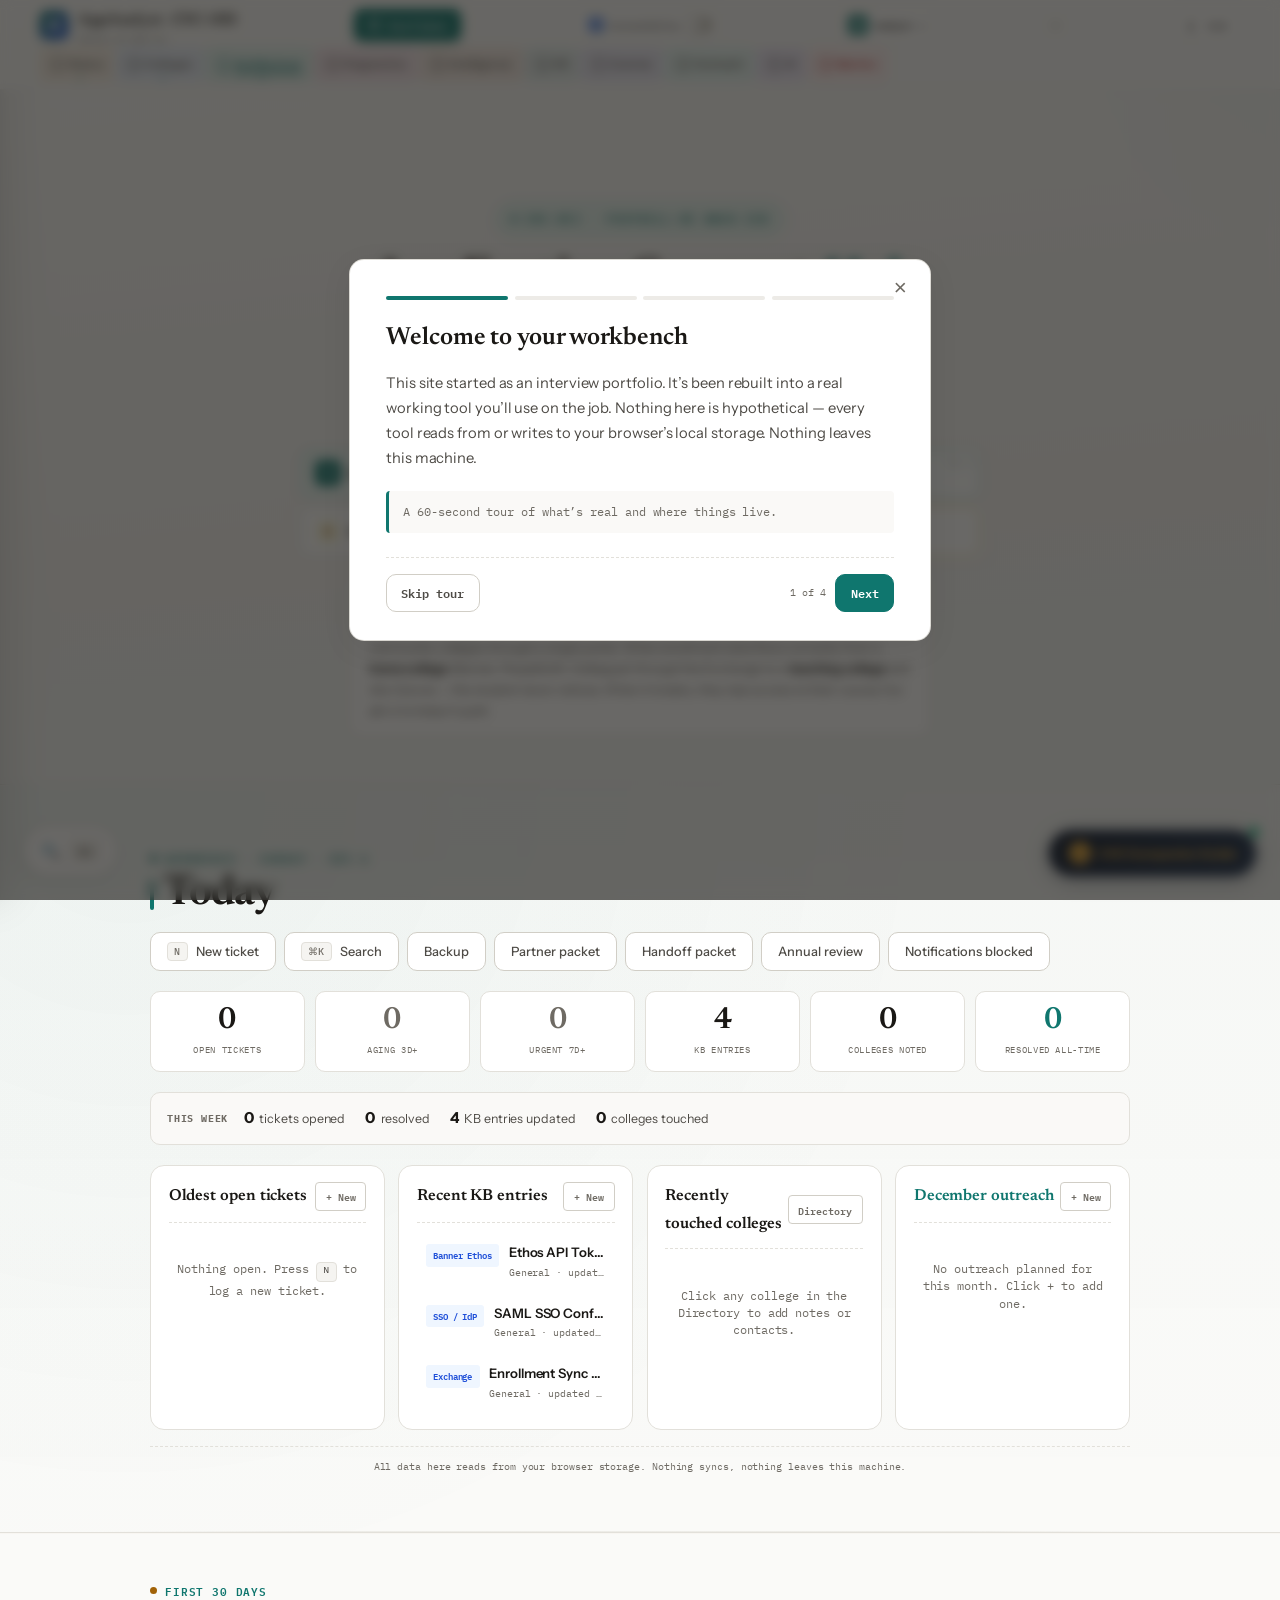
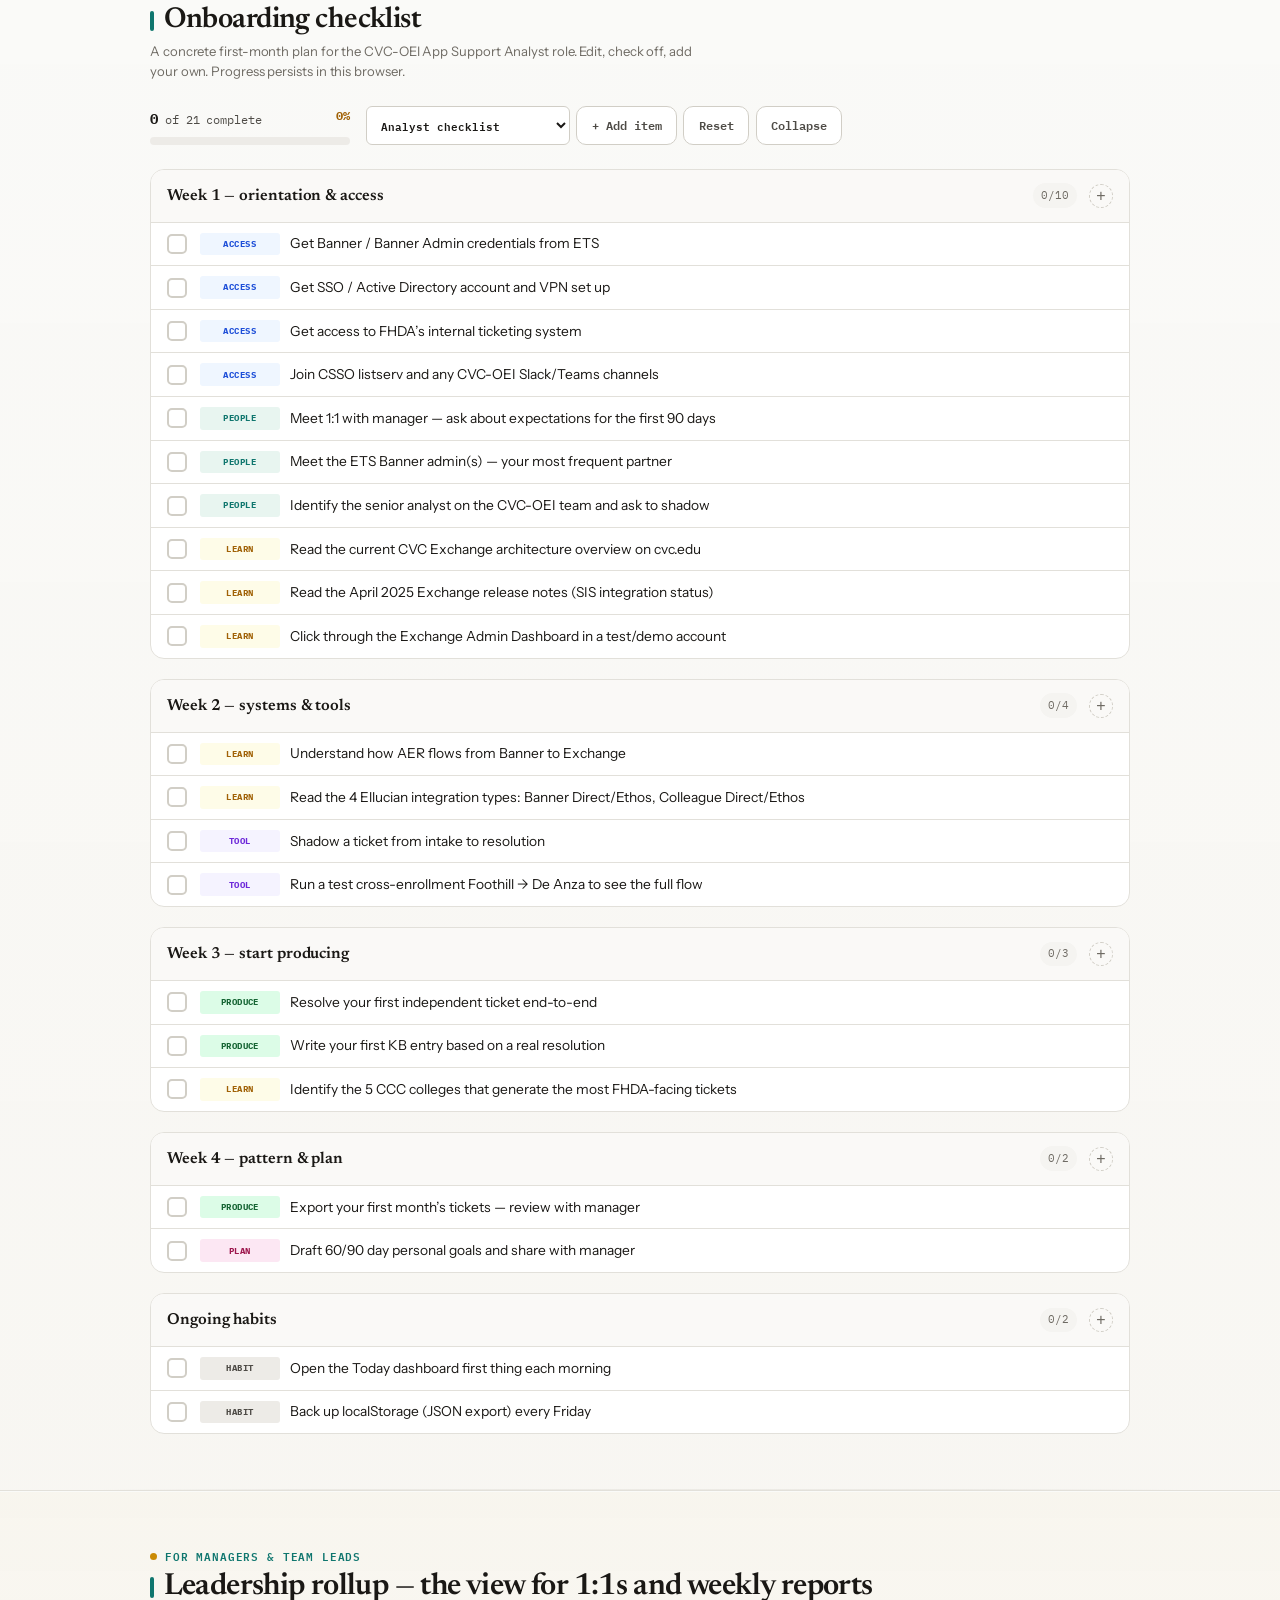
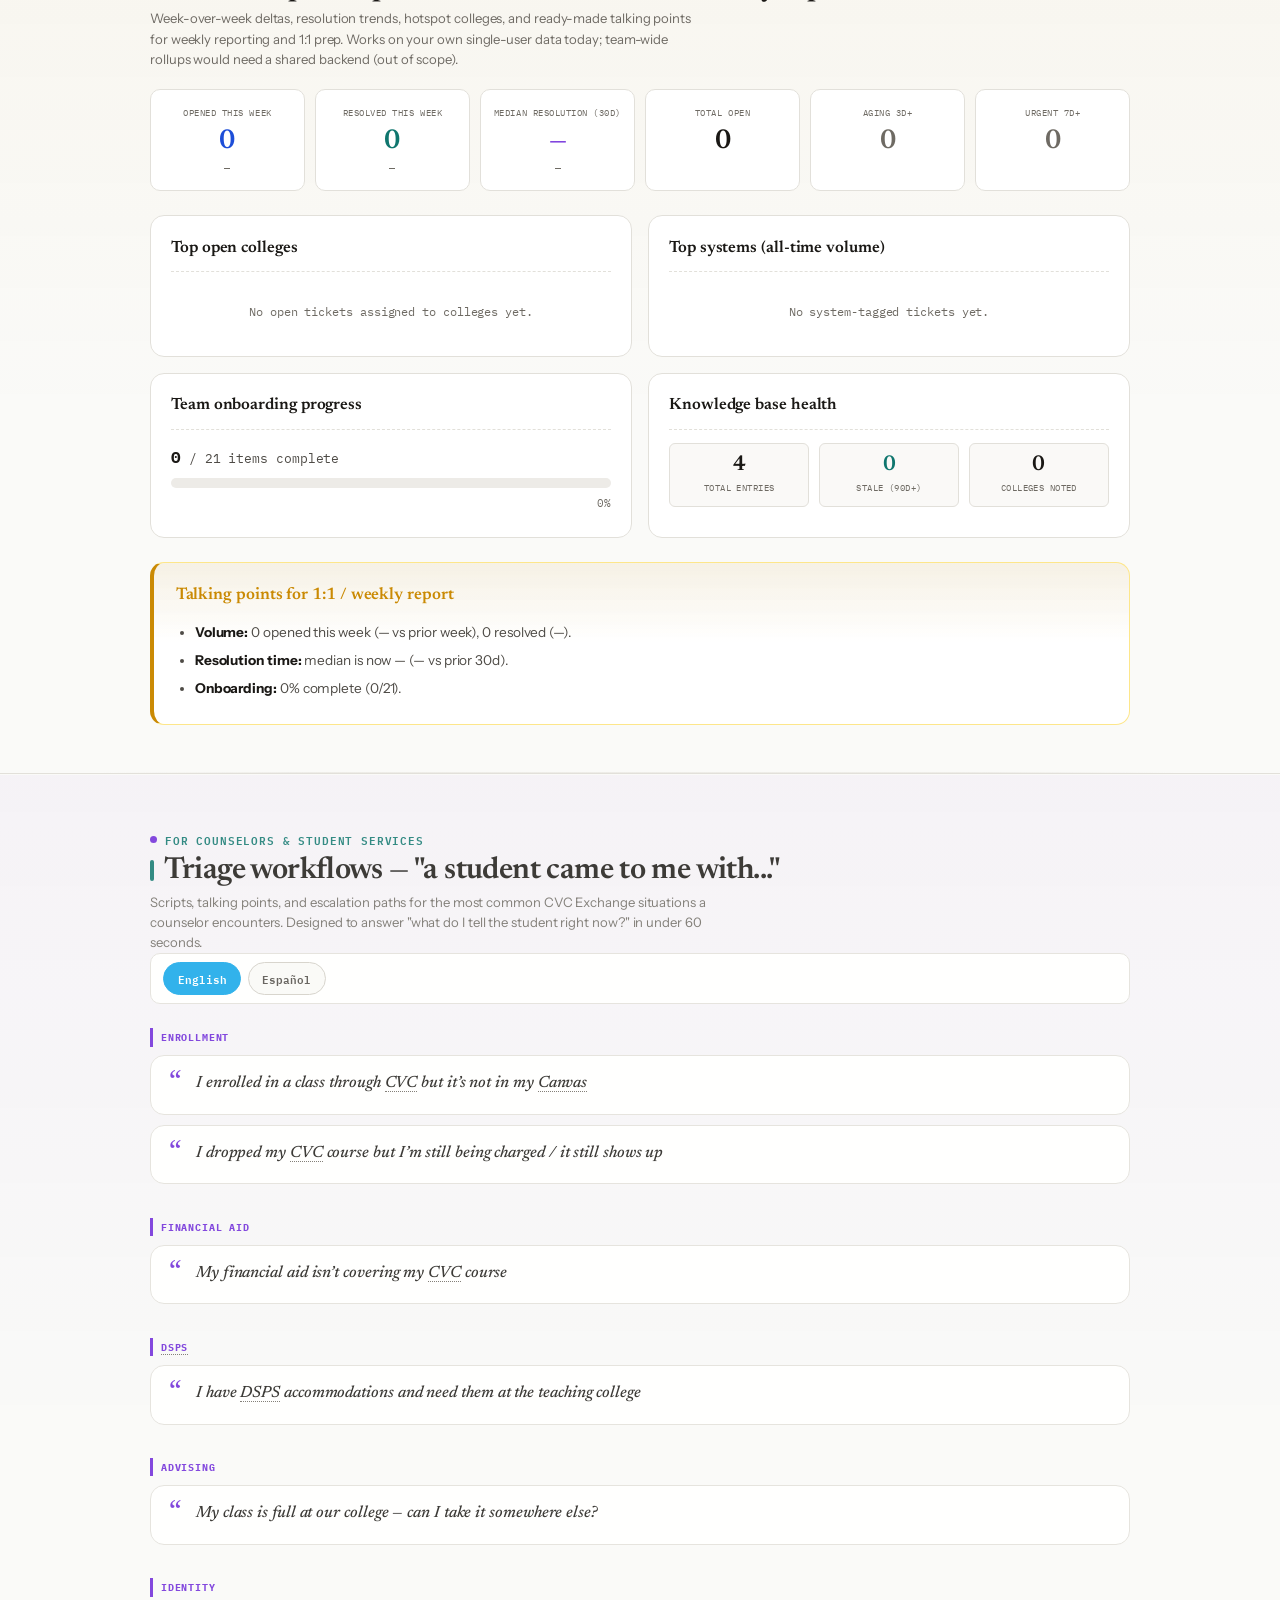
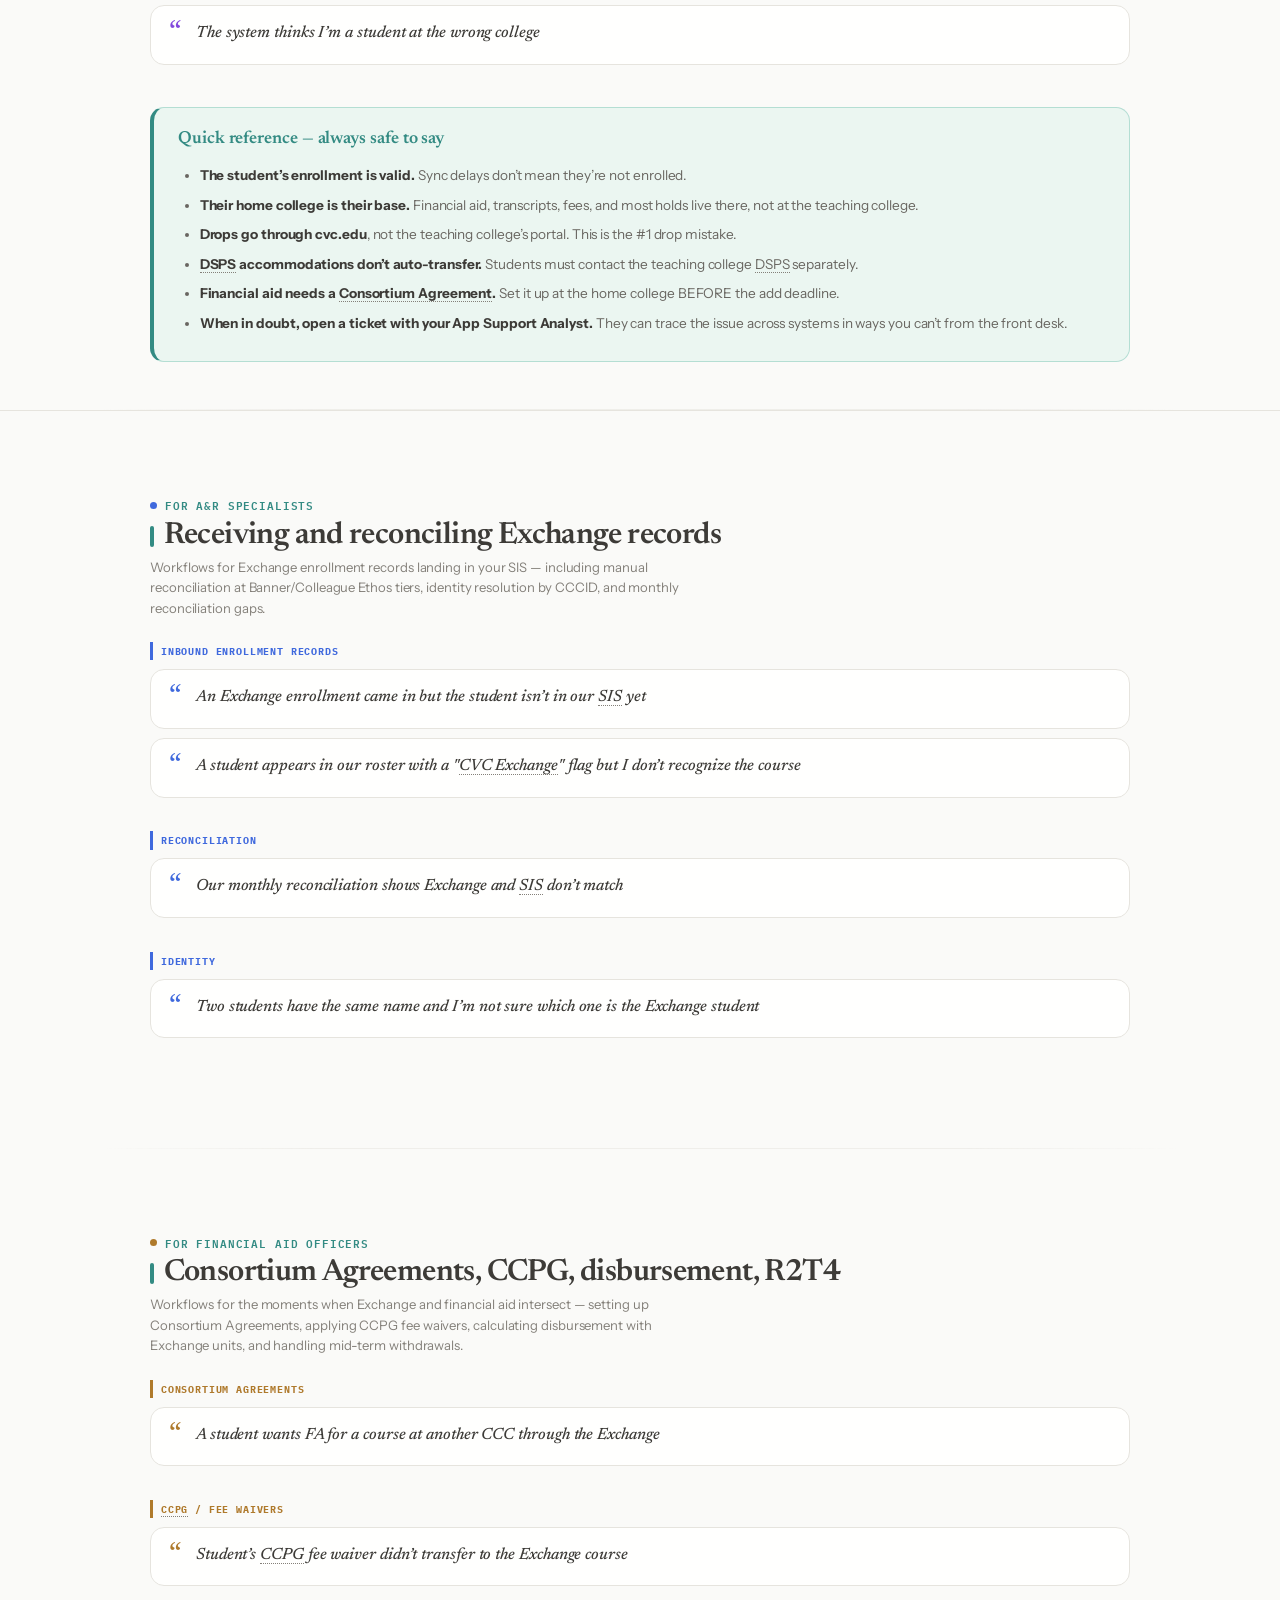
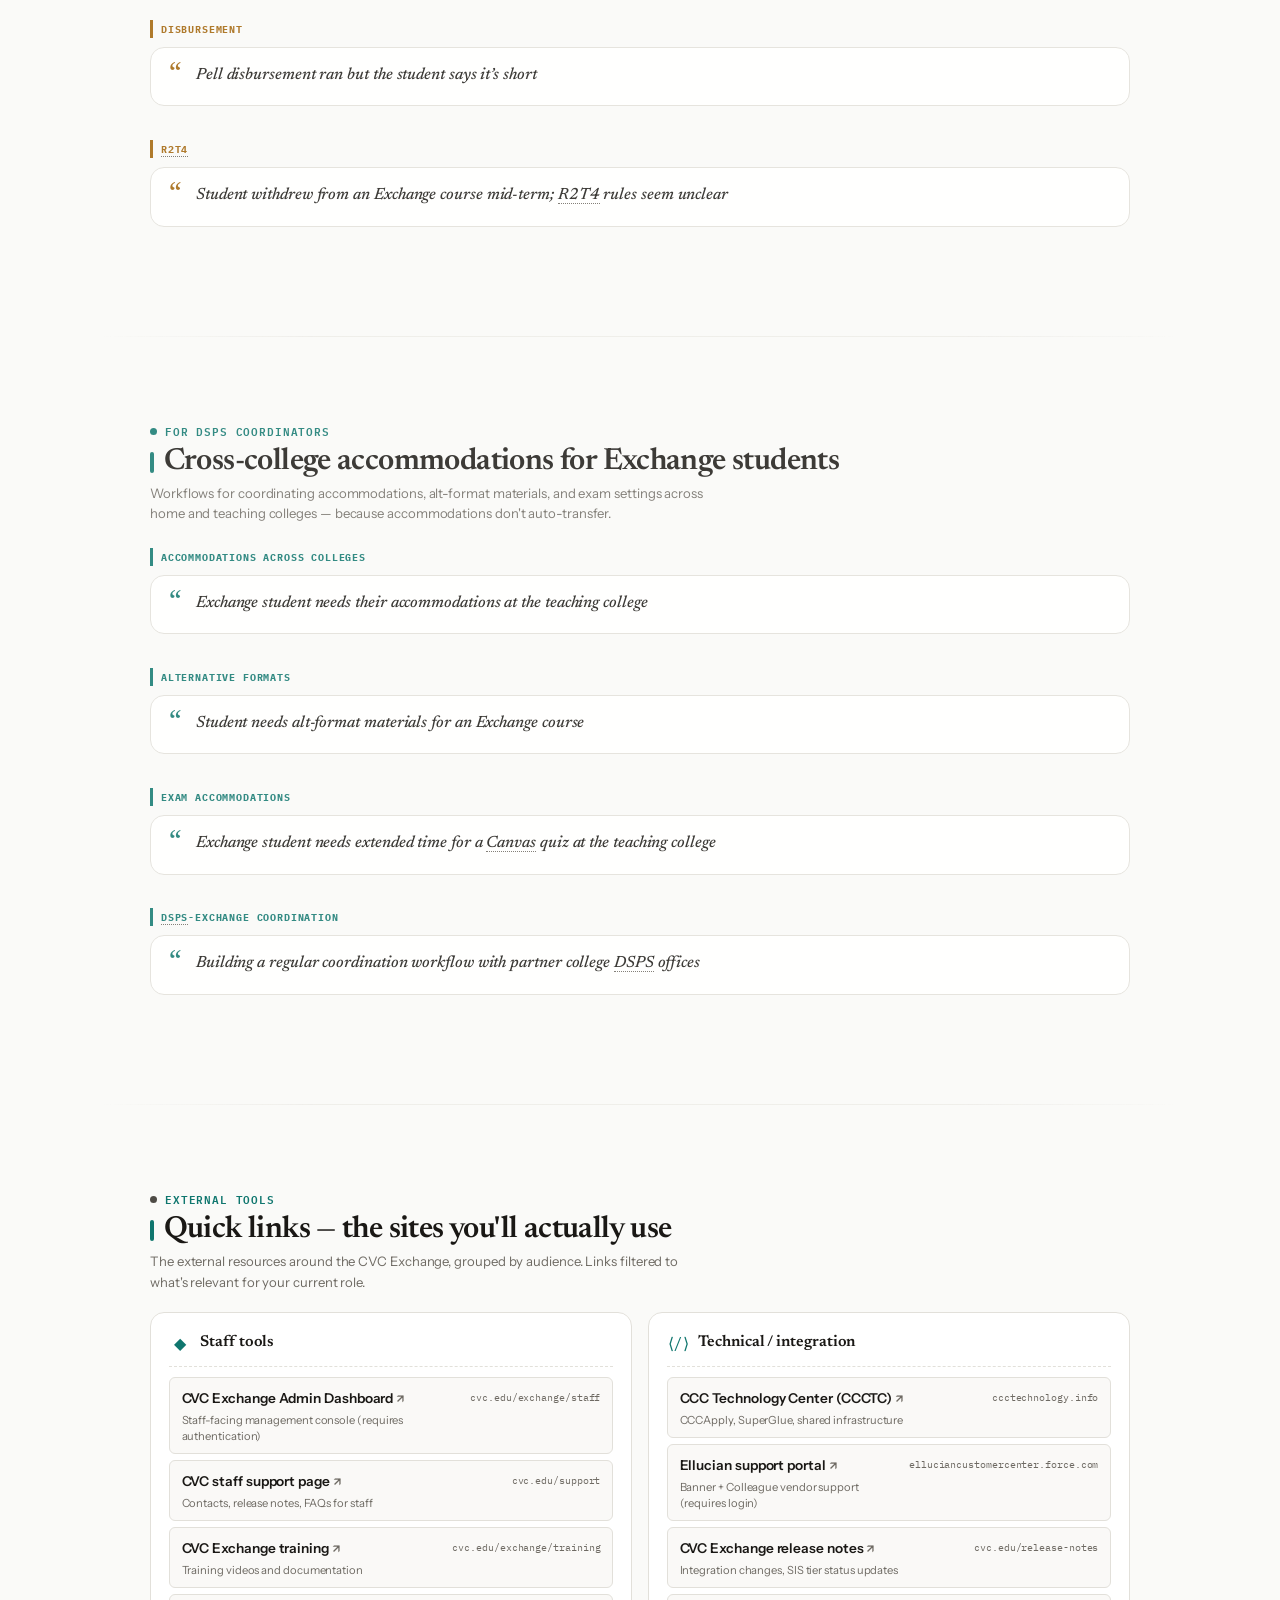
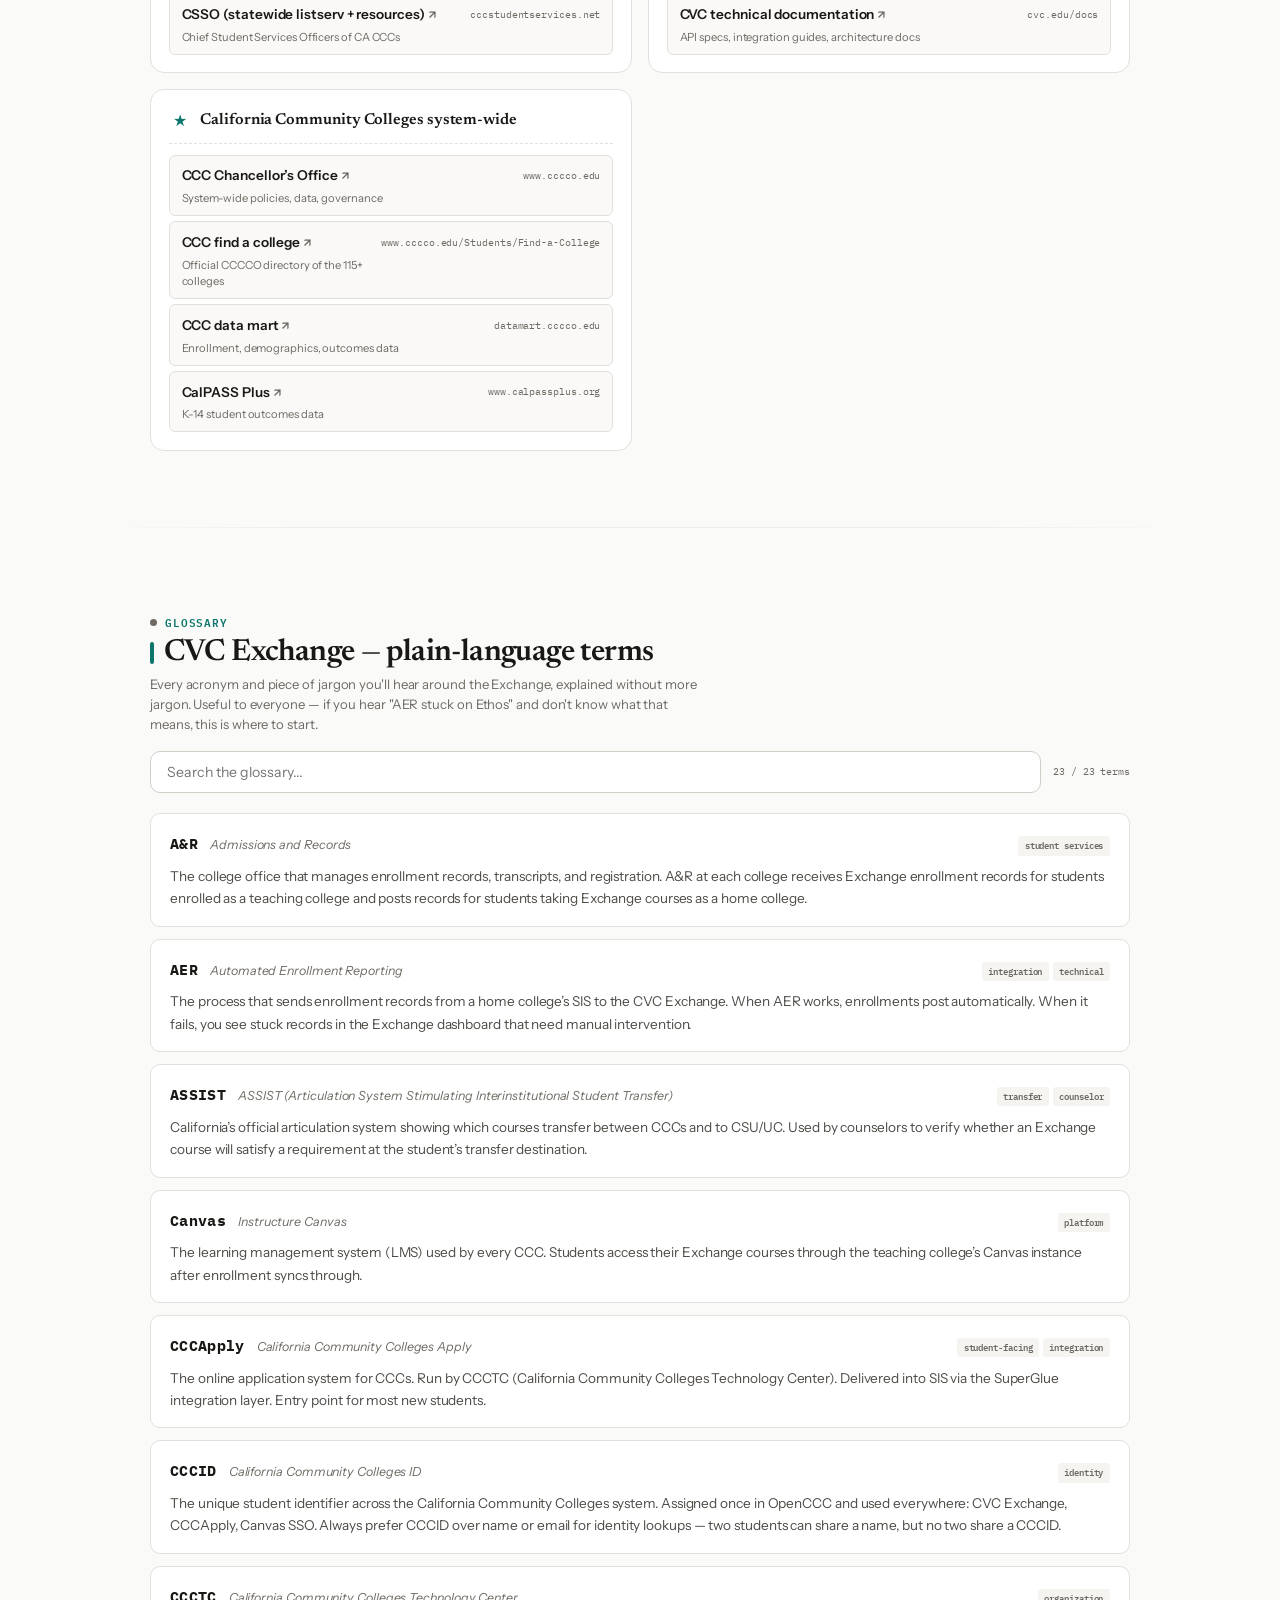
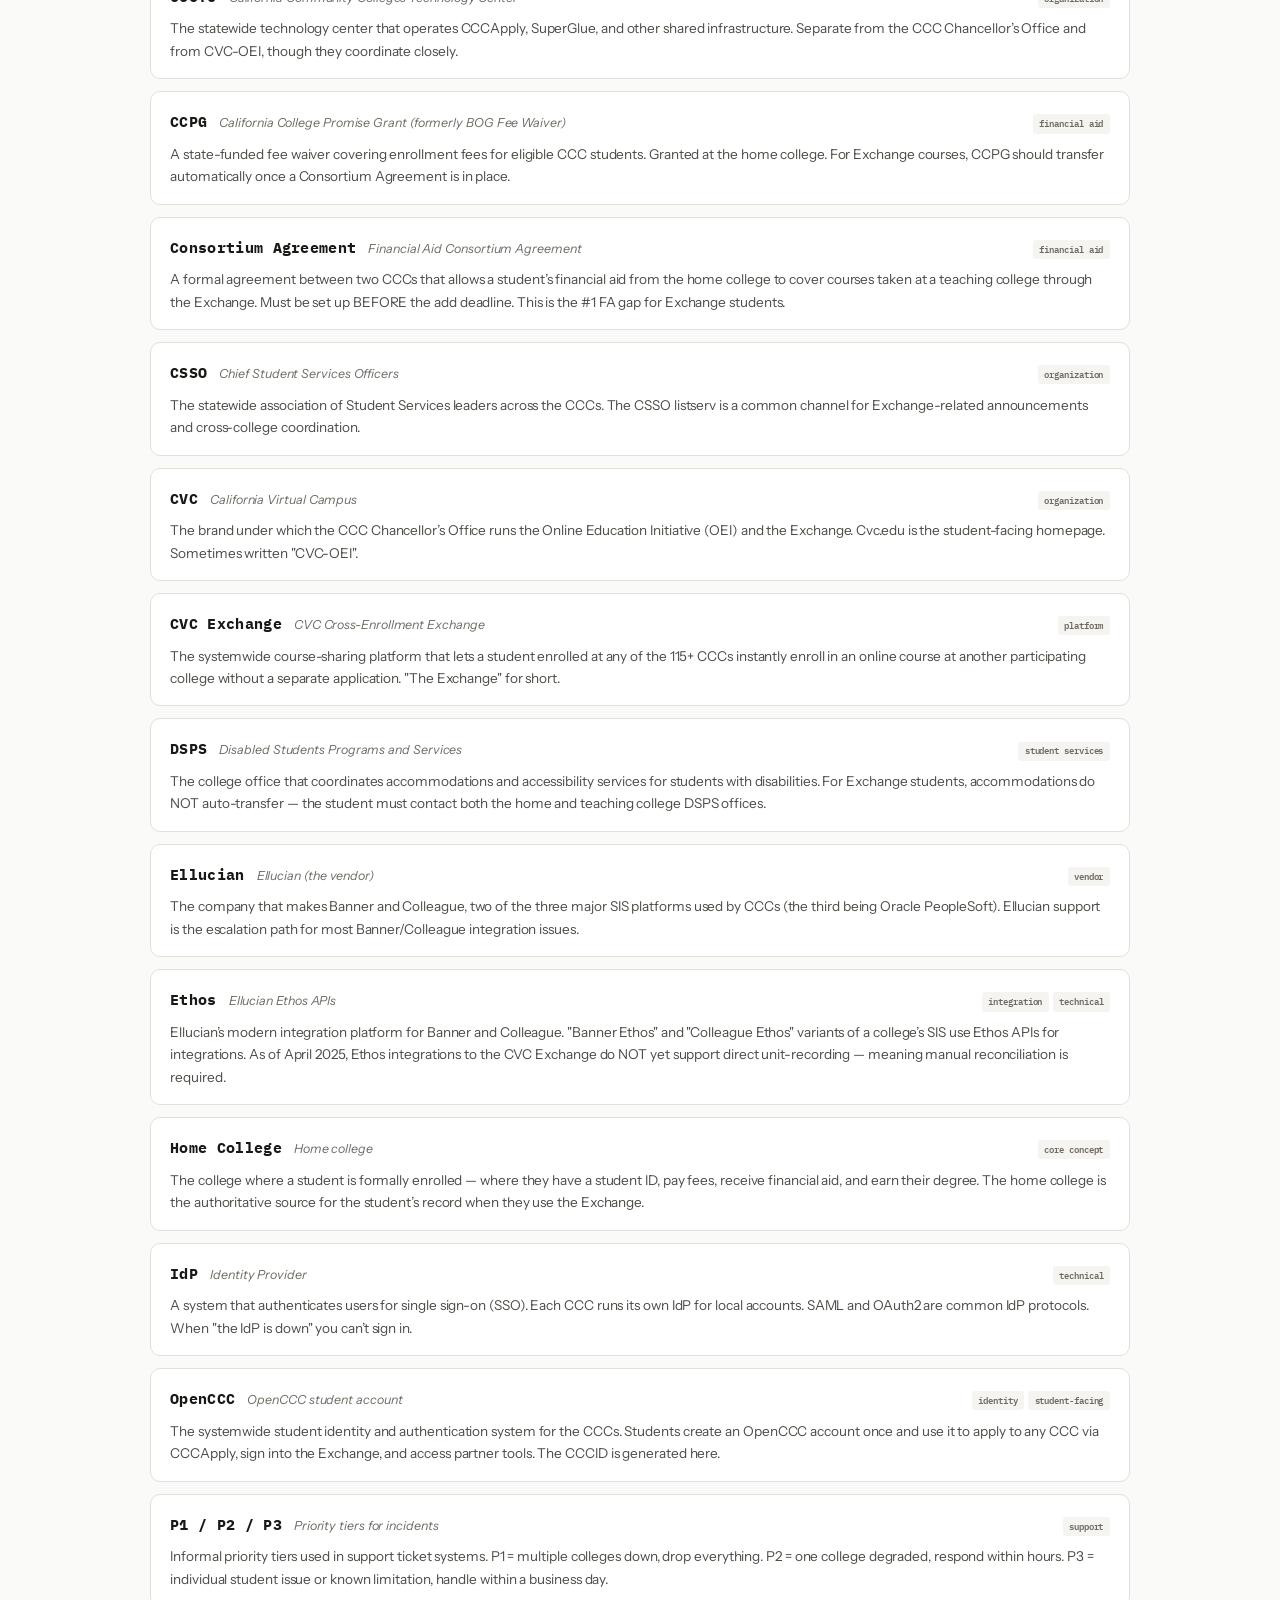
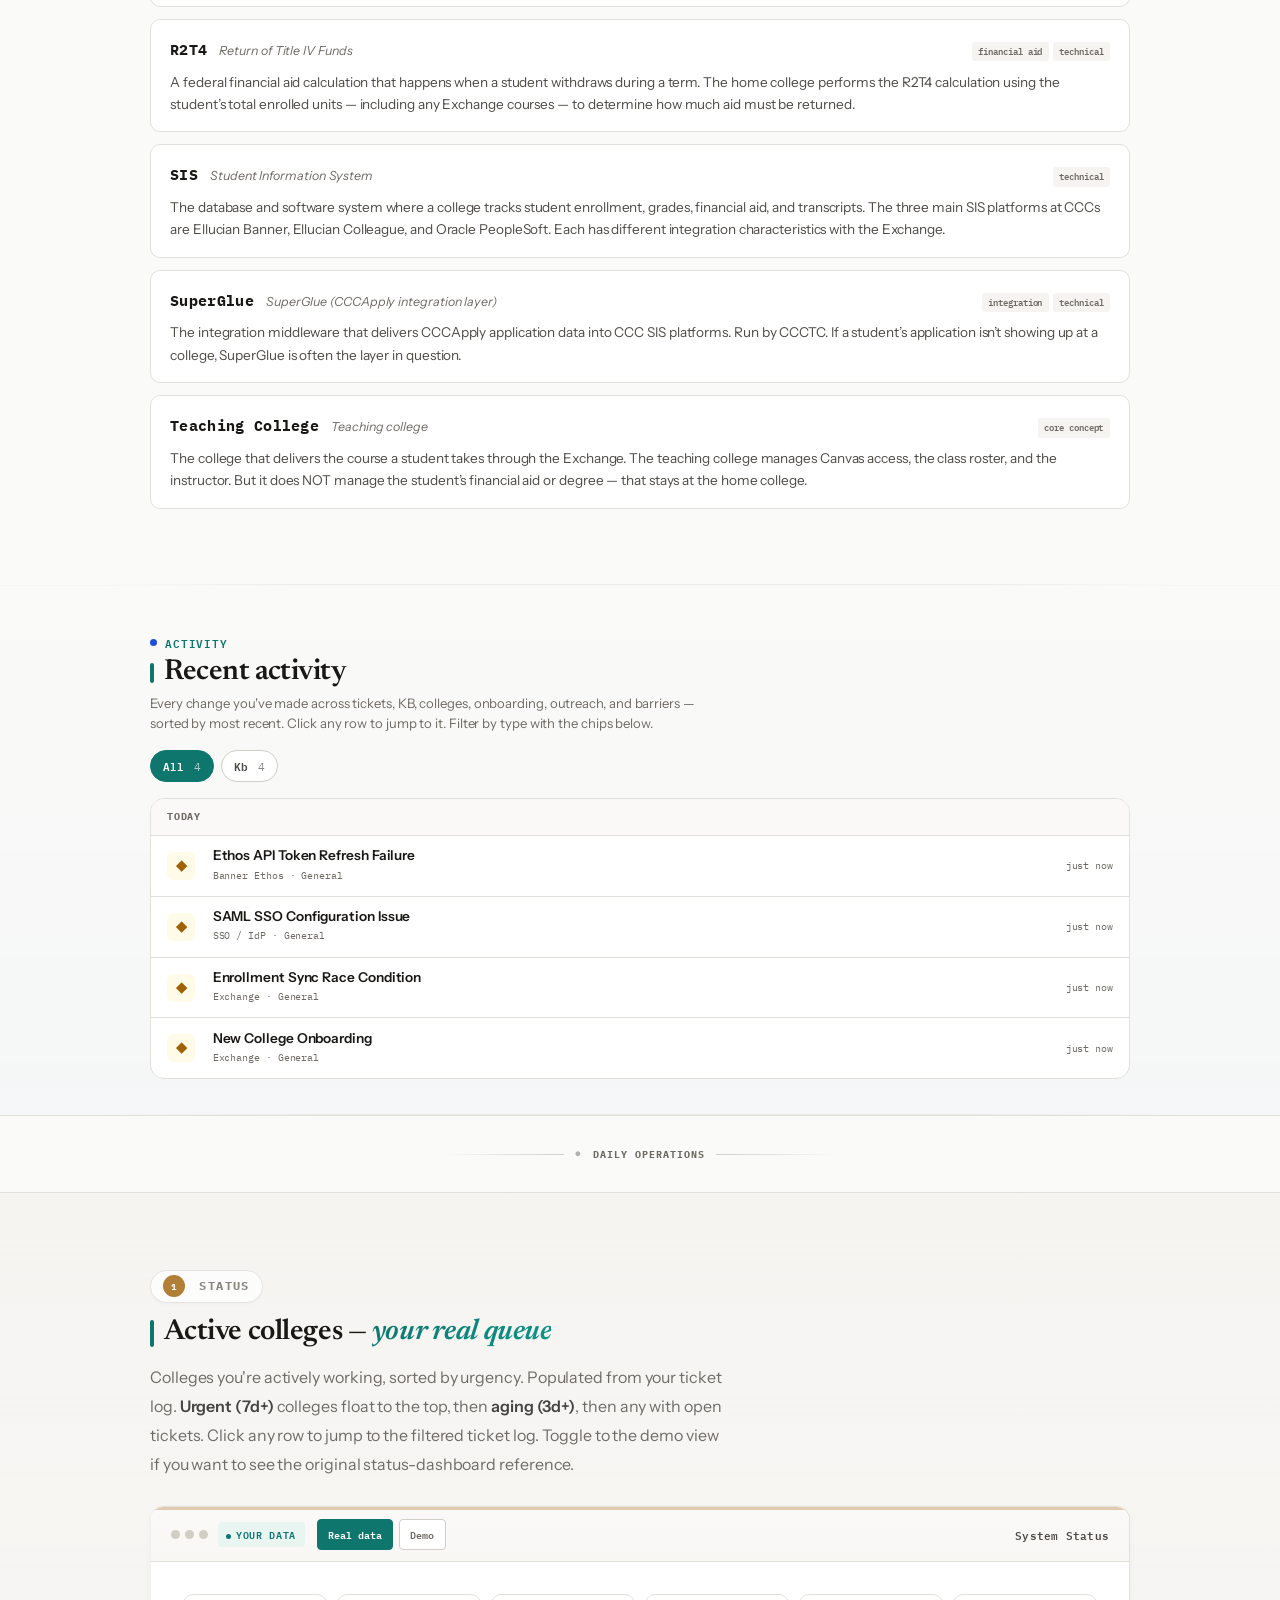
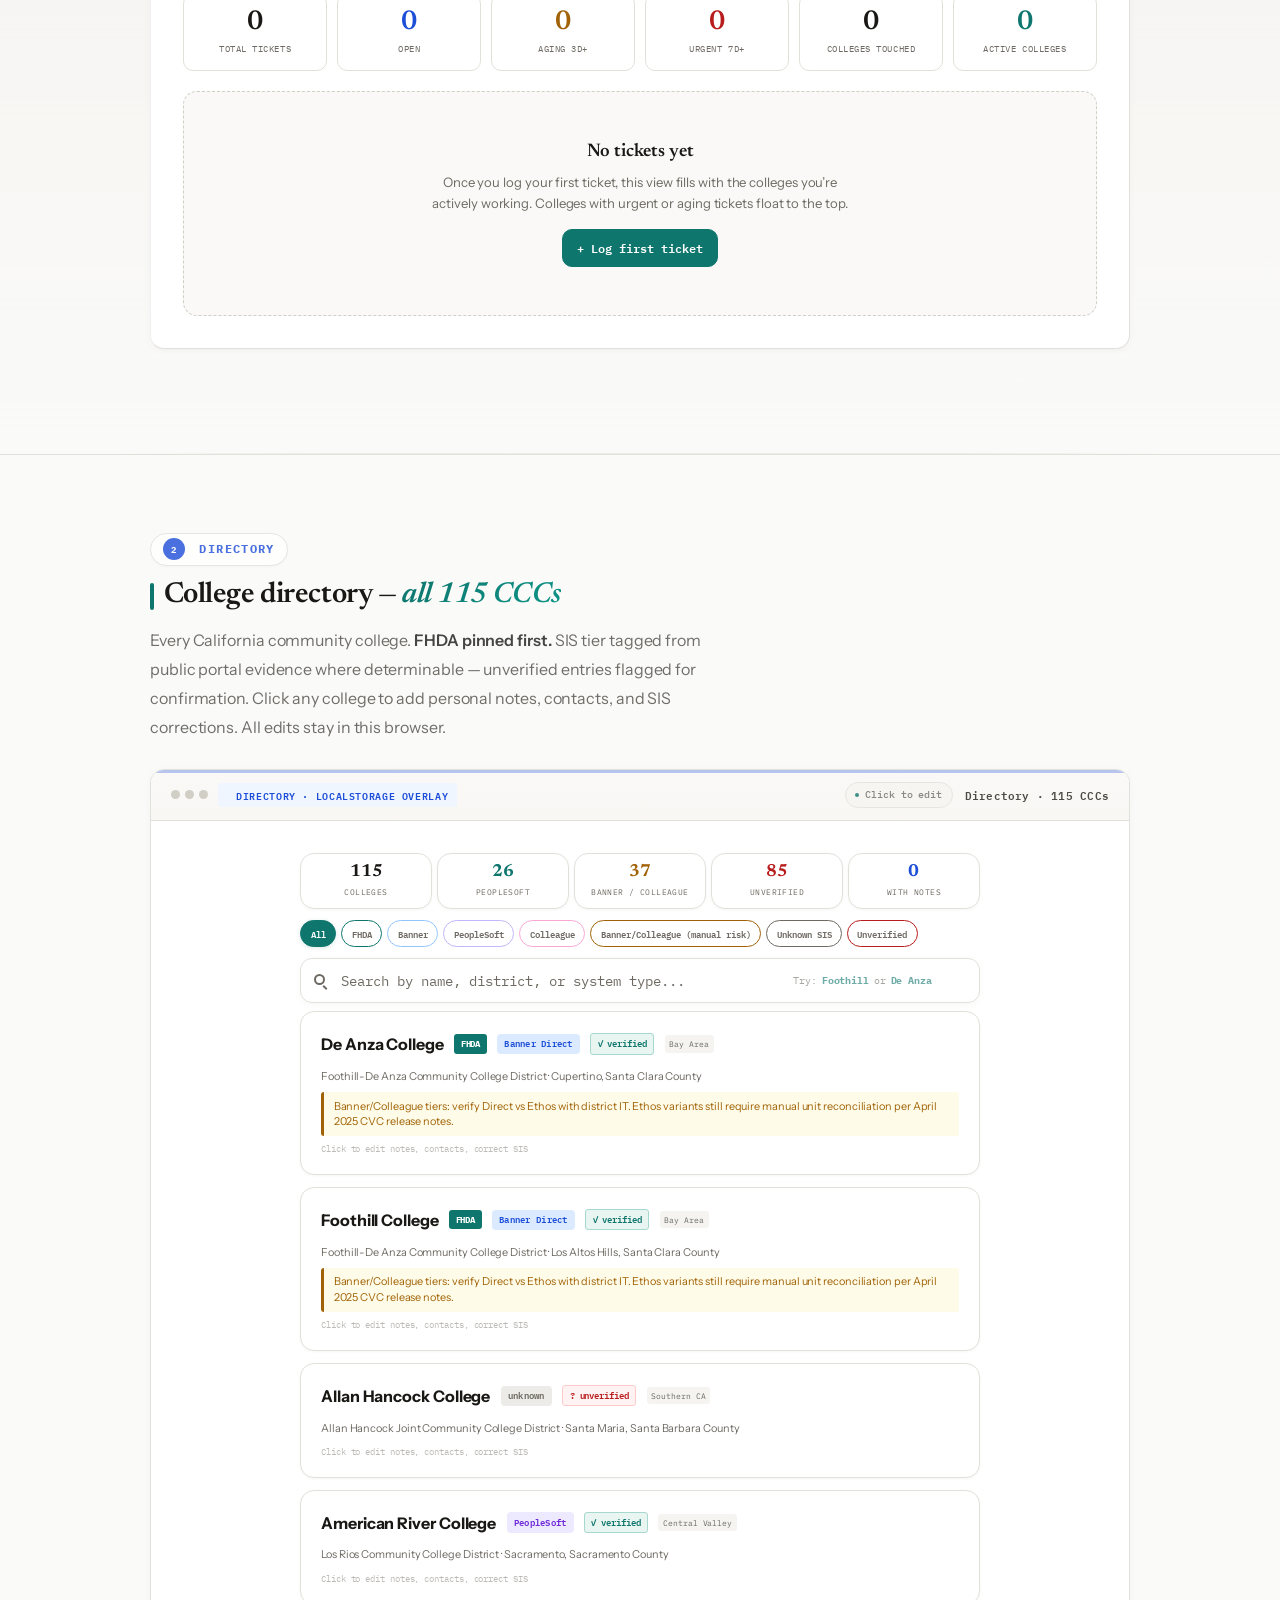
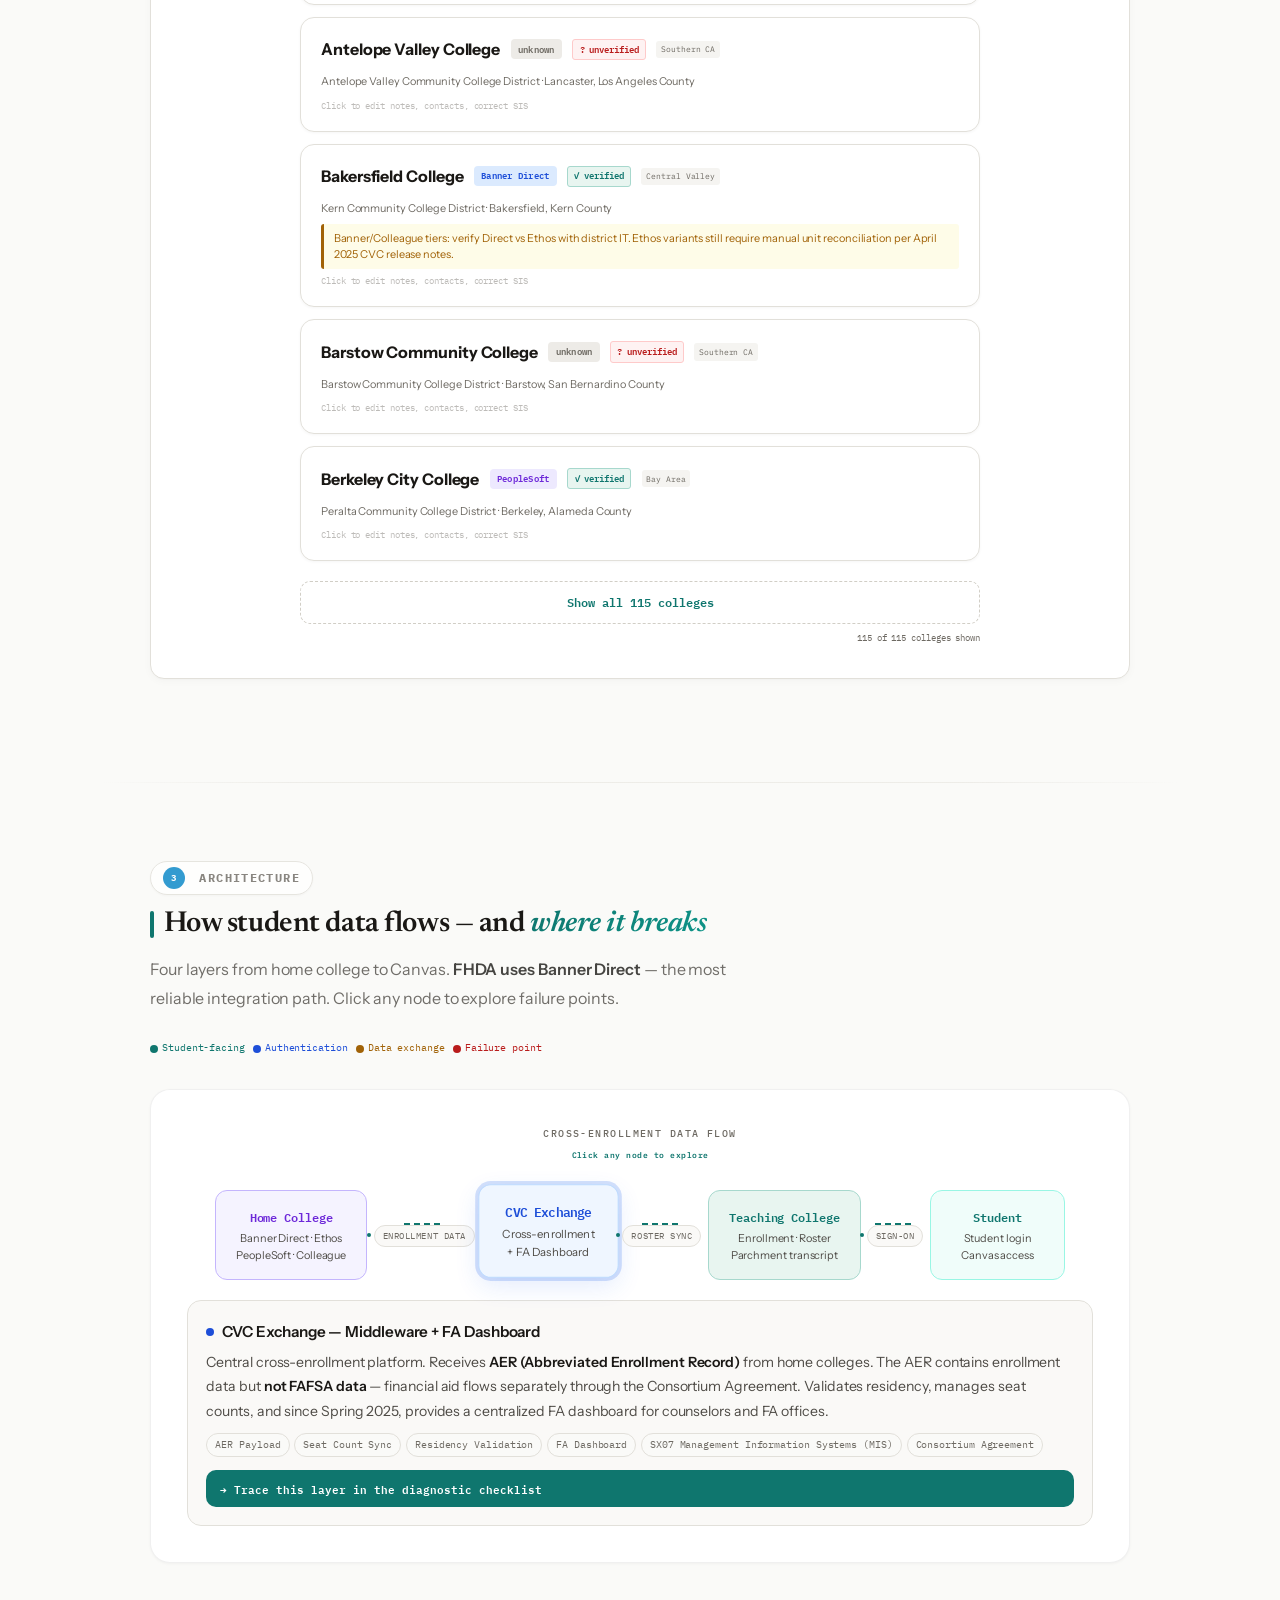
==== commit 91fe365f: "Spanish counselors, annual review, sub-tasks, storage health, ticket linking Five depth improvements" ====
--- a/index.html
+++ b/index.html
@@ -389,6 +389,7 @@
         <button class="today-btn" onclick="if(typeof backupOpen===&#39;function&#39;){backupOpen();backupRenderStats();}" title="Backup and restore all local data">Backup</button>
         <button class="today-btn" onclick="if(typeof packetOpen===&#39;function&#39;)packetOpen()" title="Generate a printable one-pager for a partner college">Partner packet</button>
         <button class="today-btn" onclick="if(typeof handoffGenerate===&#39;function&#39;)handoffGenerate()" title="Generate a printable handoff packet summarizing your current work">Handoff packet</button>
+        <button class="today-btn" onclick="if(typeof arvGenerate===&#39;function&#39;)arvGenerate()" title="Generate a year-in-review summary">Annual review</button>
       </div>
     </div>
     <div id="todayBody"></div>
@@ -1432,6 +1433,10 @@
       <div class="backup-section">
         <div class="backup-section-title">Current data</div>
         <div id="backupStats" class="backup-stats"></div>
+      </div>
+      <div class="backup-section">
+        <div class="backup-section-title">Storage health</div>
+        <div id="shBar" class="sh-bar"></div>
       </div>
       <div class="backup-section">
         <div class="backup-section-title">Export</div>
@@ -1609,6 +1614,8 @@
 <script src="js/manager.js"></script>
 <script src="js/handoff.js"></script>
 <script src="js/notifications.js"></script>
+<script src="js/annualReview.js"></script>
+<script src="js/storageHealth.js"></script>
 <script src="js/packet.js"></script>
 <script src="js/router.js"></script>
 <script src="js/barriers.js"></script>
--- a/css/components.css
+++ b/css/components.css
@@ -1373,6 +1373,246 @@
   font-family: var(--mono);
   font-size: .62rem;
   color: var(--text-3);
+}
+
+/* Sub-tasks inside a ticket */
+.tl-subtasks {
+  display: flex;
+  flex-direction: column;
+  gap: .3rem;
+}
+.tl-subtask {
+  display: flex;
+  align-items: center;
+  gap: .55rem;
+  padding: .4rem .55rem;
+  background: var(--surface);
+  border: 1px solid var(--border);
+  border-radius: 5px;
+}
+.tl-subtask:hover { border-color: var(--border-2); }
+.tl-subtask input[type="checkbox"] {
+  width: 16px;
+  height: 16px;
+  accent-color: var(--primary);
+  flex-shrink: 0;
+}
+.tl-subtask-text {
+  flex: 1;
+  border: none;
+  background: transparent;
+  font-family: var(--body);
+  font-size: .8rem;
+  color: var(--text);
+  padding: .15rem .2rem;
+  border-bottom: 1px solid transparent;
+}
+.tl-subtask-text:focus {
+  outline: none;
+  border-bottom-color: var(--primary);
+}
+.tl-st-done .tl-subtask-text {
+  text-decoration: line-through;
+  color: var(--text-3);
+}
+.tl-subtask-del {
+  width: 22px;
+  height: 22px;
+  border: none;
+  background: transparent;
+  color: var(--text-3);
+  font-size: 1rem;
+  cursor: pointer;
+  border-radius: 4px;
+  line-height: 1;
+  opacity: 0;
+  transition: opacity .12s;
+}
+.tl-subtask:hover .tl-subtask-del { opacity: 1; }
+.tl-subtask-del:hover { color: var(--red); background: var(--red-light); }
+.tl-subtask-add {
+  padding: .45rem .7rem;
+  border: 1.5px dashed var(--border-2);
+  background: transparent;
+  color: var(--text-3);
+  font-family: var(--mono);
+  font-size: .68rem;
+  font-weight: 600;
+  border-radius: 5px;
+  cursor: pointer;
+  transition: all .15s;
+  margin-top: .2rem;
+}
+.tl-subtask-add:hover { border-color: var(--primary); color: var(--primary); }
+
+.tl-subtask-count {
+  display: inline-block;
+  font-family: var(--mono);
+  font-size: .56rem;
+  font-weight: 700;
+  padding: .13rem .4rem;
+  background: var(--primary-light);
+  color: var(--primary);
+  border-radius: 3px;
+  margin-left: .45rem;
+  vertical-align: middle;
+}
+
+/* Ticket links ("see also") */
+.tl-links {
+  margin: .75rem 0;
+  padding: .75rem .9rem;
+  background: var(--surface-2);
+  border: 1px solid var(--border);
+  border-radius: var(--r);
+}
+.tl-links-label {
+  font-family: var(--mono);
+  font-size: .6rem;
+  text-transform: uppercase;
+  letter-spacing: .06em;
+  color: var(--text-3);
+  font-weight: 700;
+  margin-bottom: .5rem;
+}
+.tl-link-item {
+  display: flex;
+  align-items: center;
+  gap: .4rem;
+  margin: .25rem 0;
+}
+.tl-link-link {
+  flex: 1;
+  display: grid;
+  grid-template-columns: auto 1fr auto;
+  gap: .55rem;
+  align-items: center;
+  padding: .45rem .6rem;
+  background: var(--surface);
+  border: 1px solid var(--border);
+  border-radius: 4px;
+  cursor: pointer;
+  text-decoration: none;
+  color: inherit;
+  min-width: 0;
+  transition: border-color .12s;
+}
+.tl-link-link:hover { border-color: var(--primary); }
+.tl-link-status {
+  font-family: var(--mono);
+  font-size: .55rem;
+  font-weight: 700;
+  text-transform: uppercase;
+  padding: .14rem .4rem;
+  border-radius: 3px;
+}
+.tl-link-text {
+  font-size: .8rem;
+  font-weight: 600;
+  color: var(--text);
+  overflow: hidden;
+  text-overflow: ellipsis;
+  white-space: nowrap;
+  min-width: 0;
+}
+.tl-link-meta {
+  font-family: var(--mono);
+  font-size: .62rem;
+  color: var(--text-3);
+  white-space: nowrap;
+}
+.tl-link-rm {
+  width: 22px;
+  height: 22px;
+  border: 1px solid var(--border);
+  background: var(--surface);
+  color: var(--text-3);
+  font-size: .9rem;
+  line-height: 1;
+  cursor: pointer;
+  border-radius: 4px;
+  flex-shrink: 0;
+}
+.tl-link-rm:hover { border-color: var(--red); color: var(--red); background: var(--red-light); }
+
+/* Storage health */
+.sh-bar {
+  font-family: var(--body);
+}
+.sh-bar-head {
+  display: flex;
+  justify-content: space-between;
+  align-items: baseline;
+  font-family: var(--mono);
+  font-size: .64rem;
+  color: var(--text-3);
+  margin-bottom: .4rem;
+}
+.sh-bar-pct strong { color: var(--text); font-size: .78rem; font-weight: 700; }
+.sh-bar-track {
+  height: 10px;
+  background: var(--bg-3);
+  border-radius: 100px;
+  overflow: hidden;
+}
+.sh-bar-fill {
+  height: 100%;
+  transition: width .3s;
+}
+.sh-bar-warn {
+  margin-top: .5rem;
+  padding: .5rem .7rem;
+  background: var(--amber-light);
+  border-left: 3px solid var(--amber);
+  border-radius: 4px;
+  font-size: .72rem;
+  color: var(--text-2);
+}
+.sh-rows {
+  margin-top: .75rem;
+  font-family: var(--mono);
+  font-size: .66rem;
+}
+.sh-row {
+  display: flex;
+  justify-content: space-between;
+  padding: .2rem 0;
+  color: var(--text-3);
+  border-bottom: 1px dashed var(--border);
+}
+.sh-row:last-child { border-bottom: none; }
+.sh-row-name { color: var(--text-2); }
+.sh-row-size { color: var(--text); font-weight: 600; }
+
+.sh-warn-banner {
+  position: fixed;
+  top: 0;
+  left: 0;
+  right: 0;
+  z-index: 10005;
+  padding: .65rem 1rem;
+  background: var(--red);
+  color: #fff;
+  font-family: var(--mono);
+  font-size: .72rem;
+  display: flex;
+  justify-content: center;
+  align-items: center;
+  gap: .75rem;
+  box-shadow: 0 2px 12px rgba(0,0,0,.2);
+}
+.sh-warn-banner strong { color: #fff; }
+.sh-warn-banner button {
+  margin-left: auto;
+  background: transparent;
+  border: 1px solid rgba(255,255,255,.3);
+  color: #fff;
+  font-size: 1.1rem;
+  line-height: 1;
+  width: 24px;
+  height: 24px;
+  border-radius: 4px;
+  cursor: pointer;
 }
 
 .tl-tag-chips {
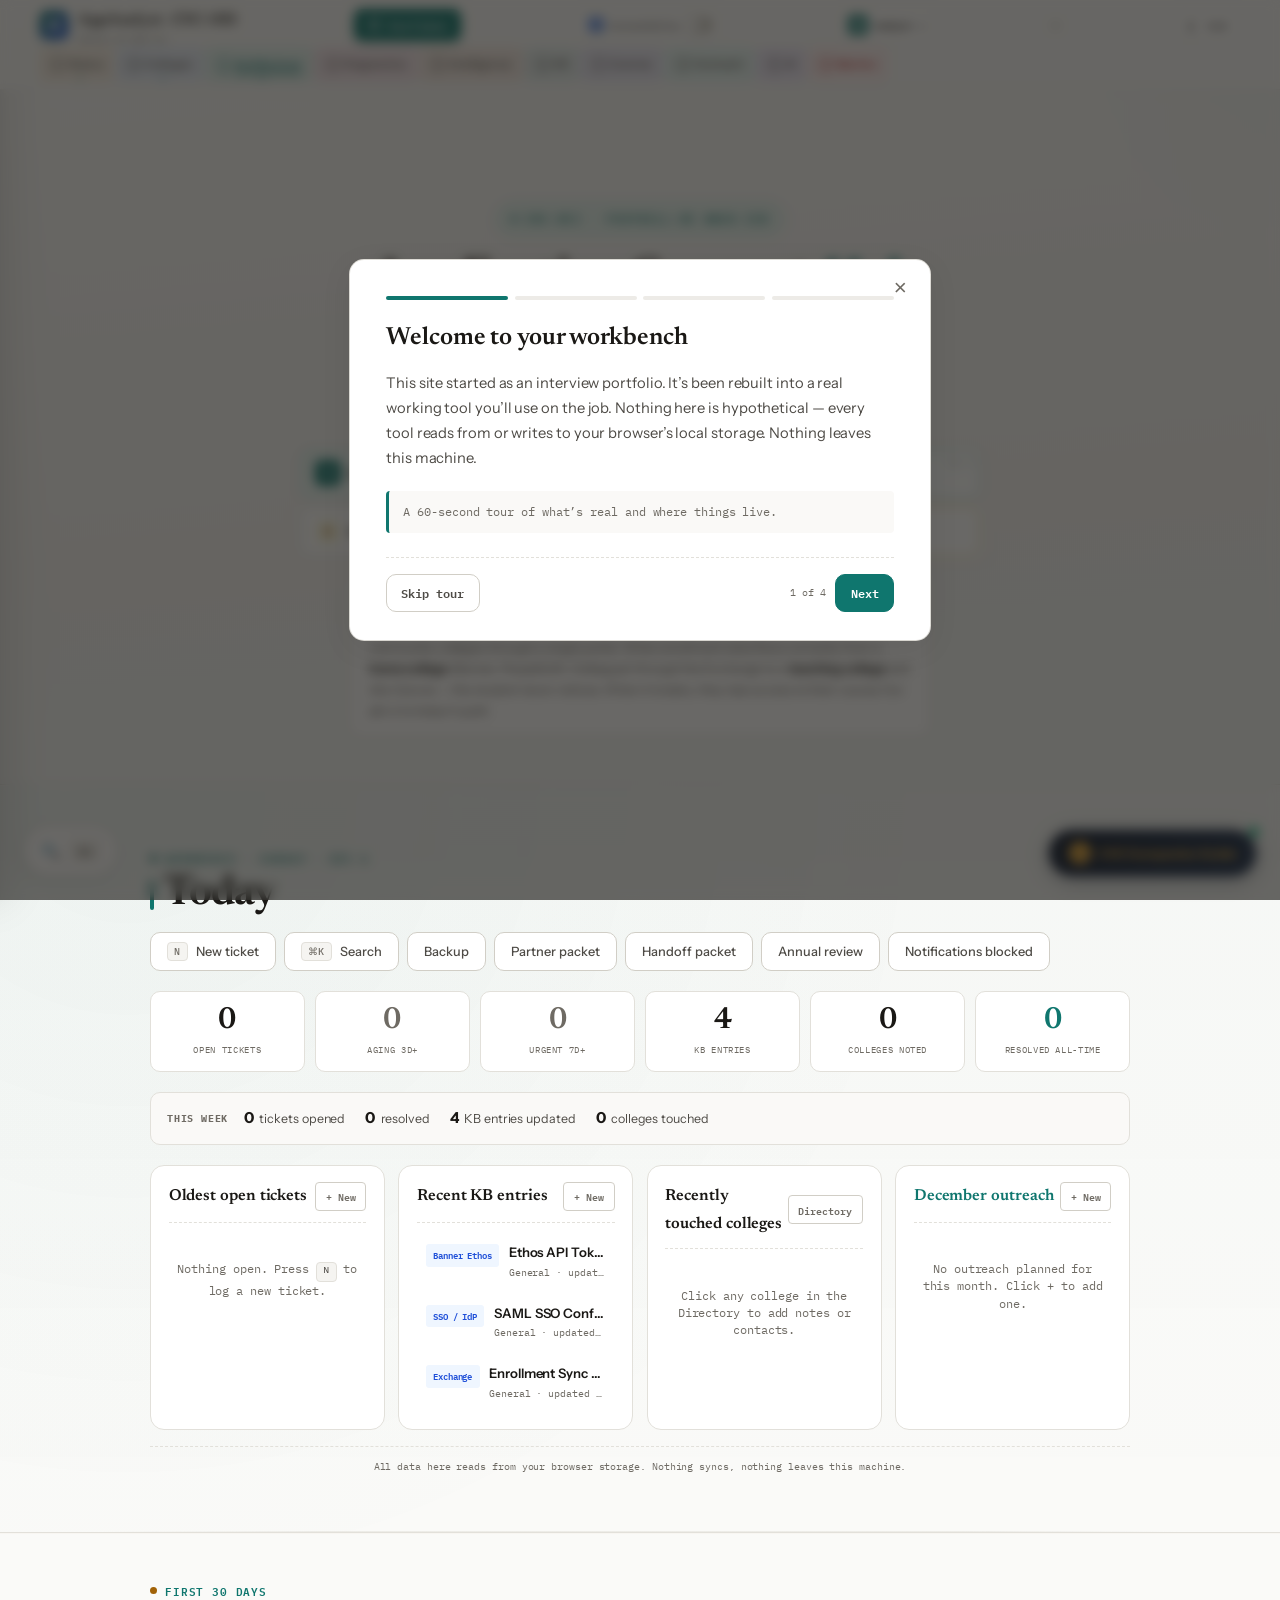
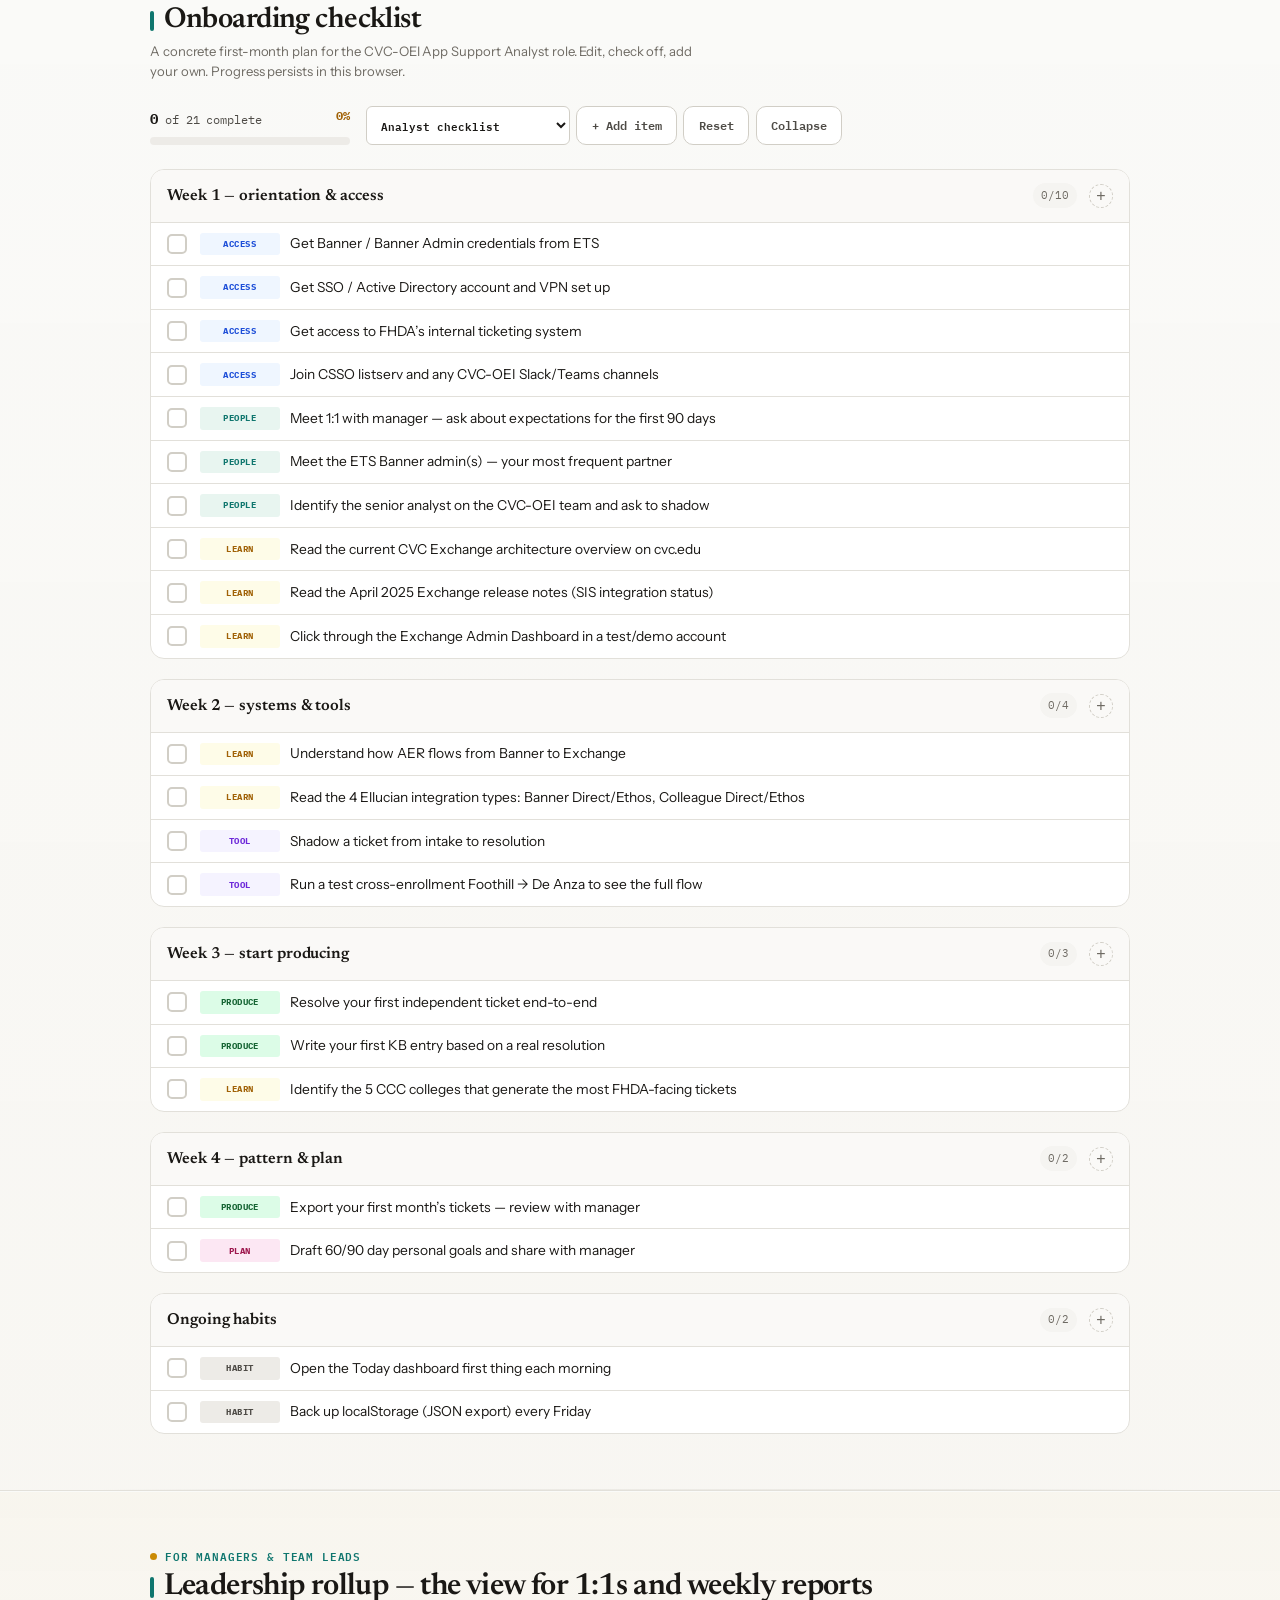
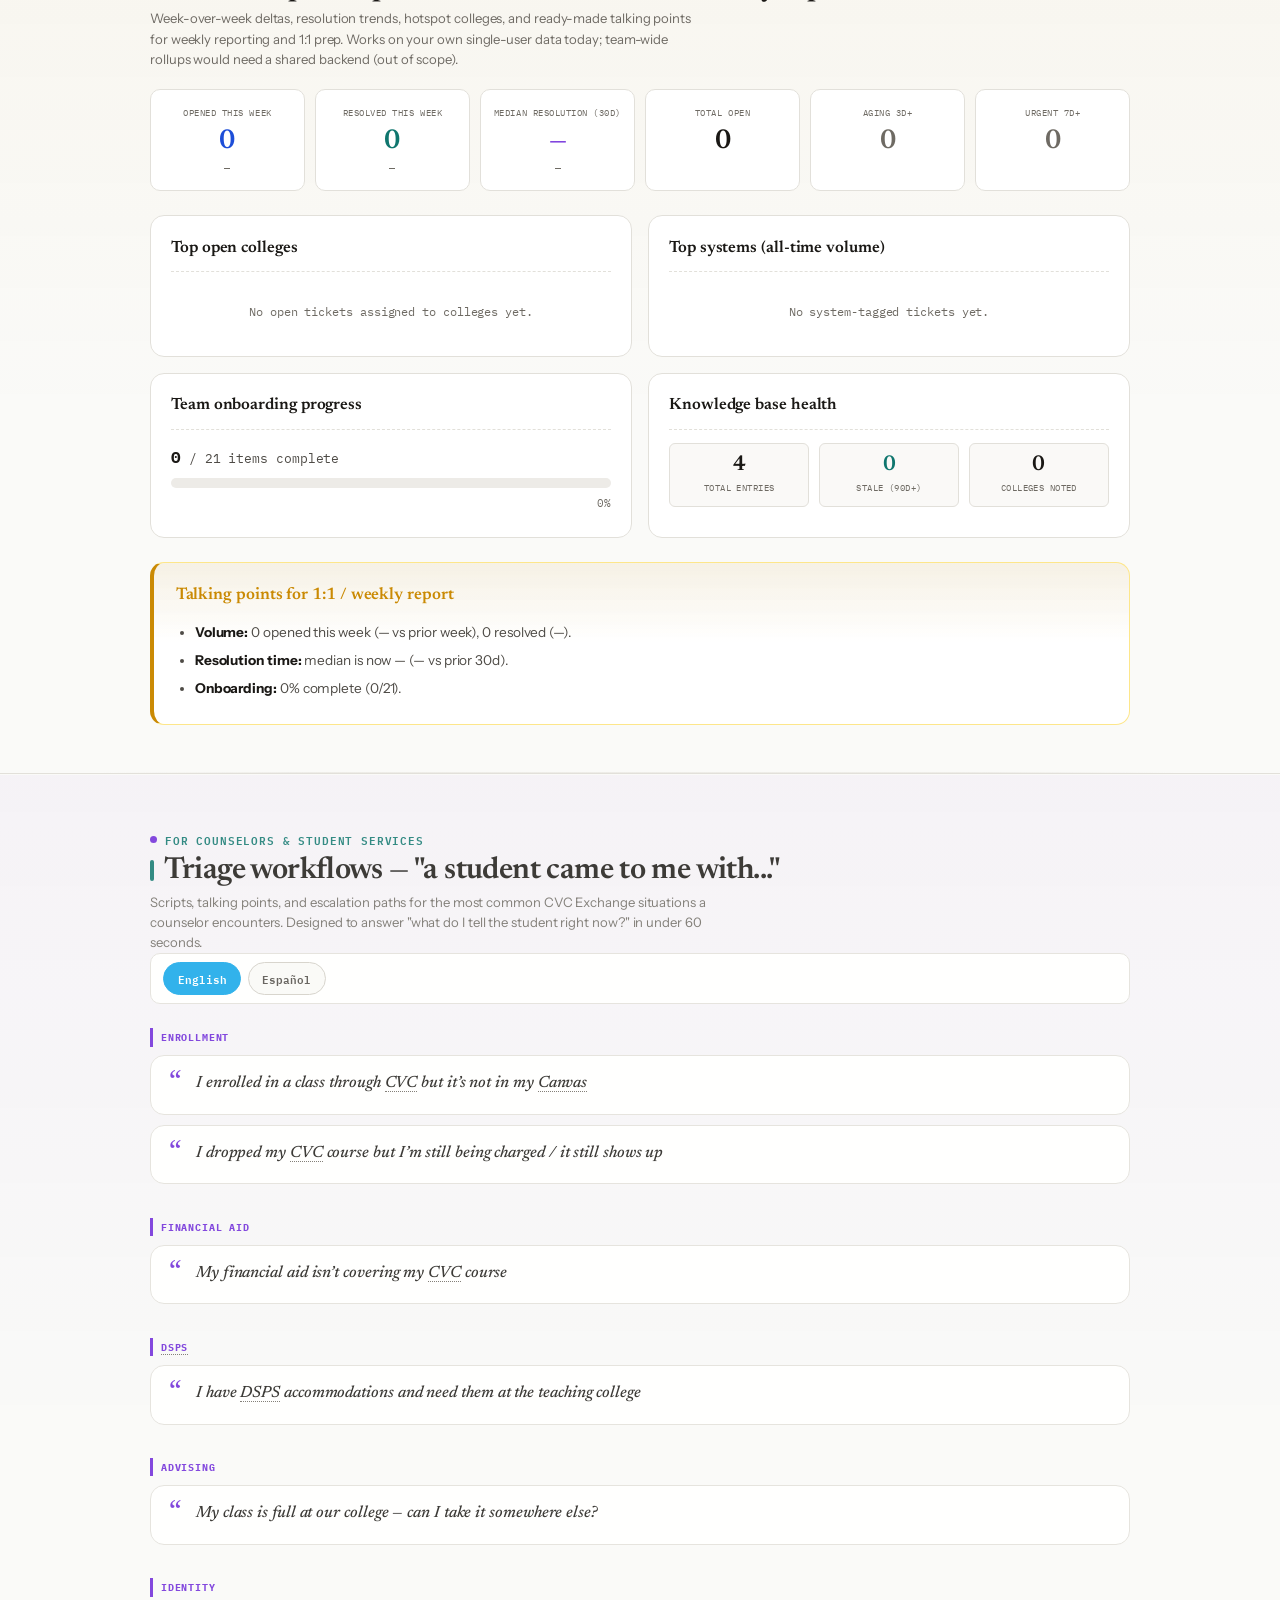
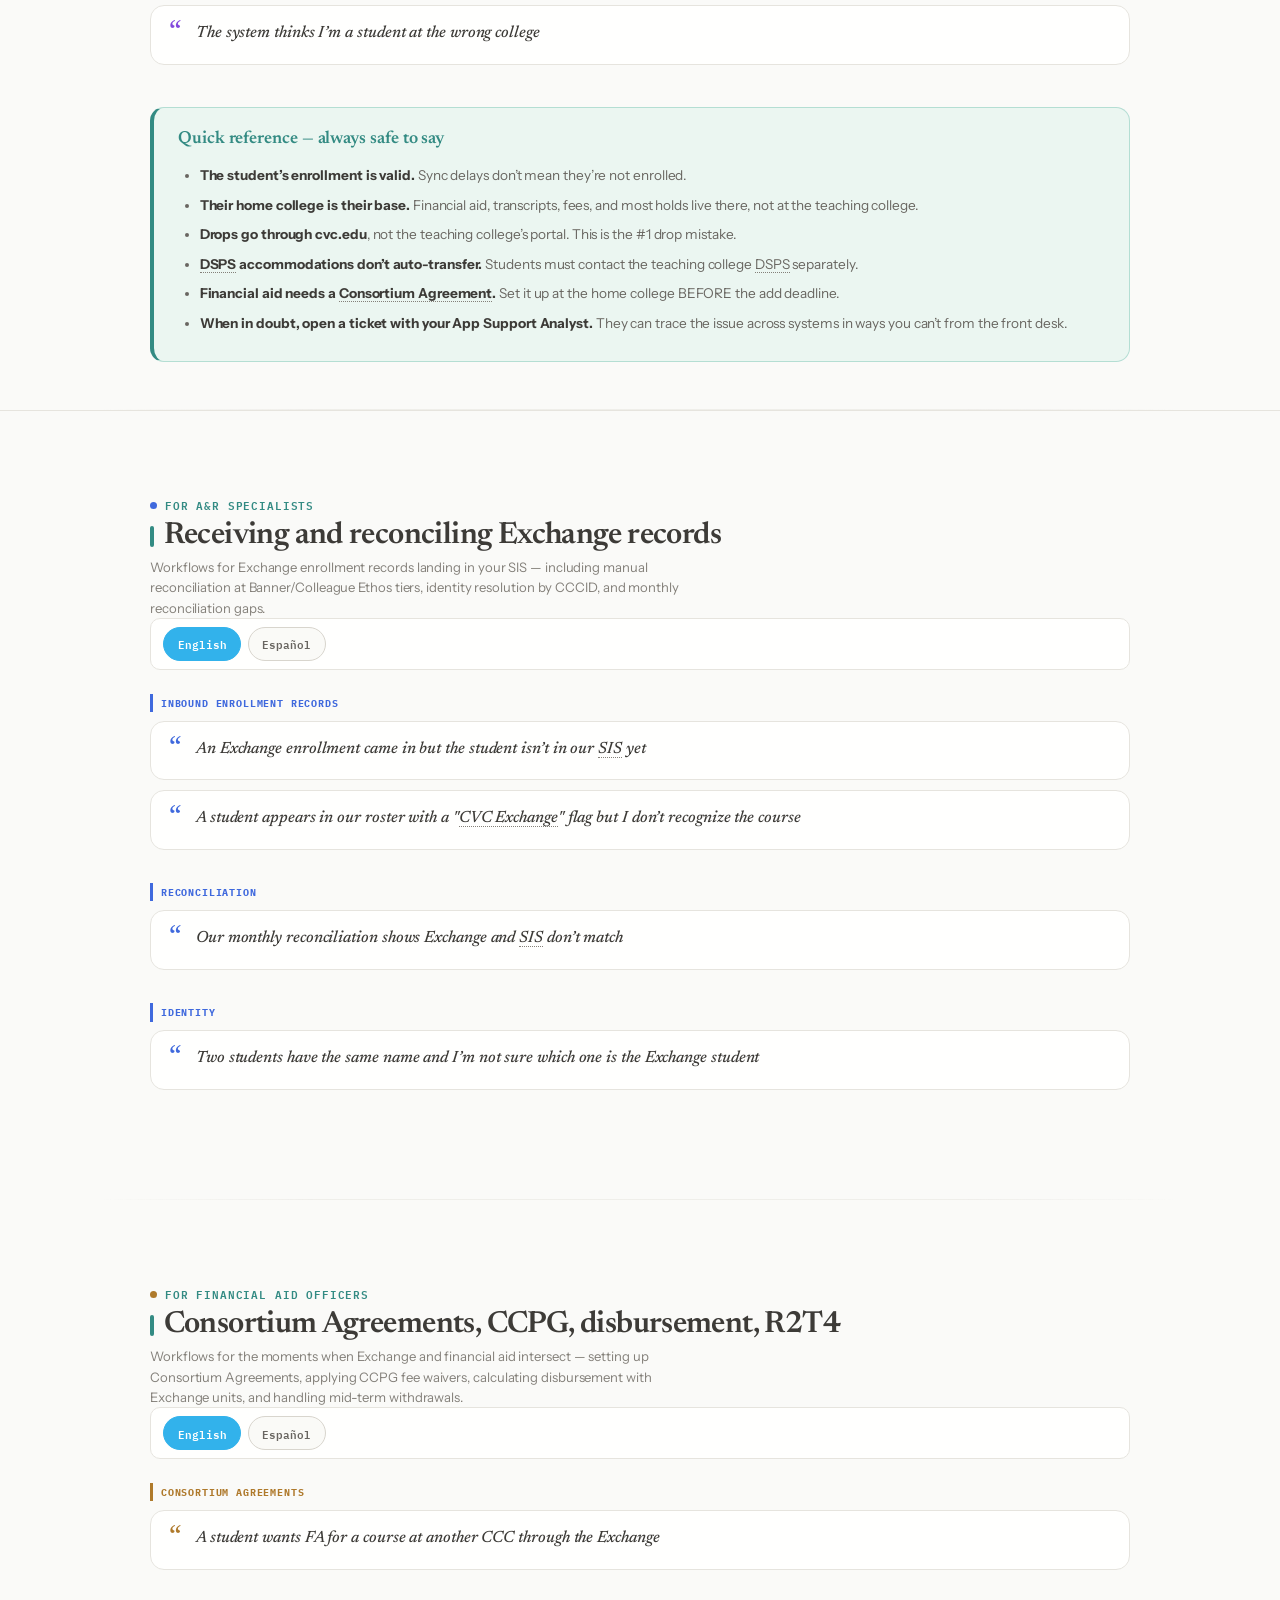
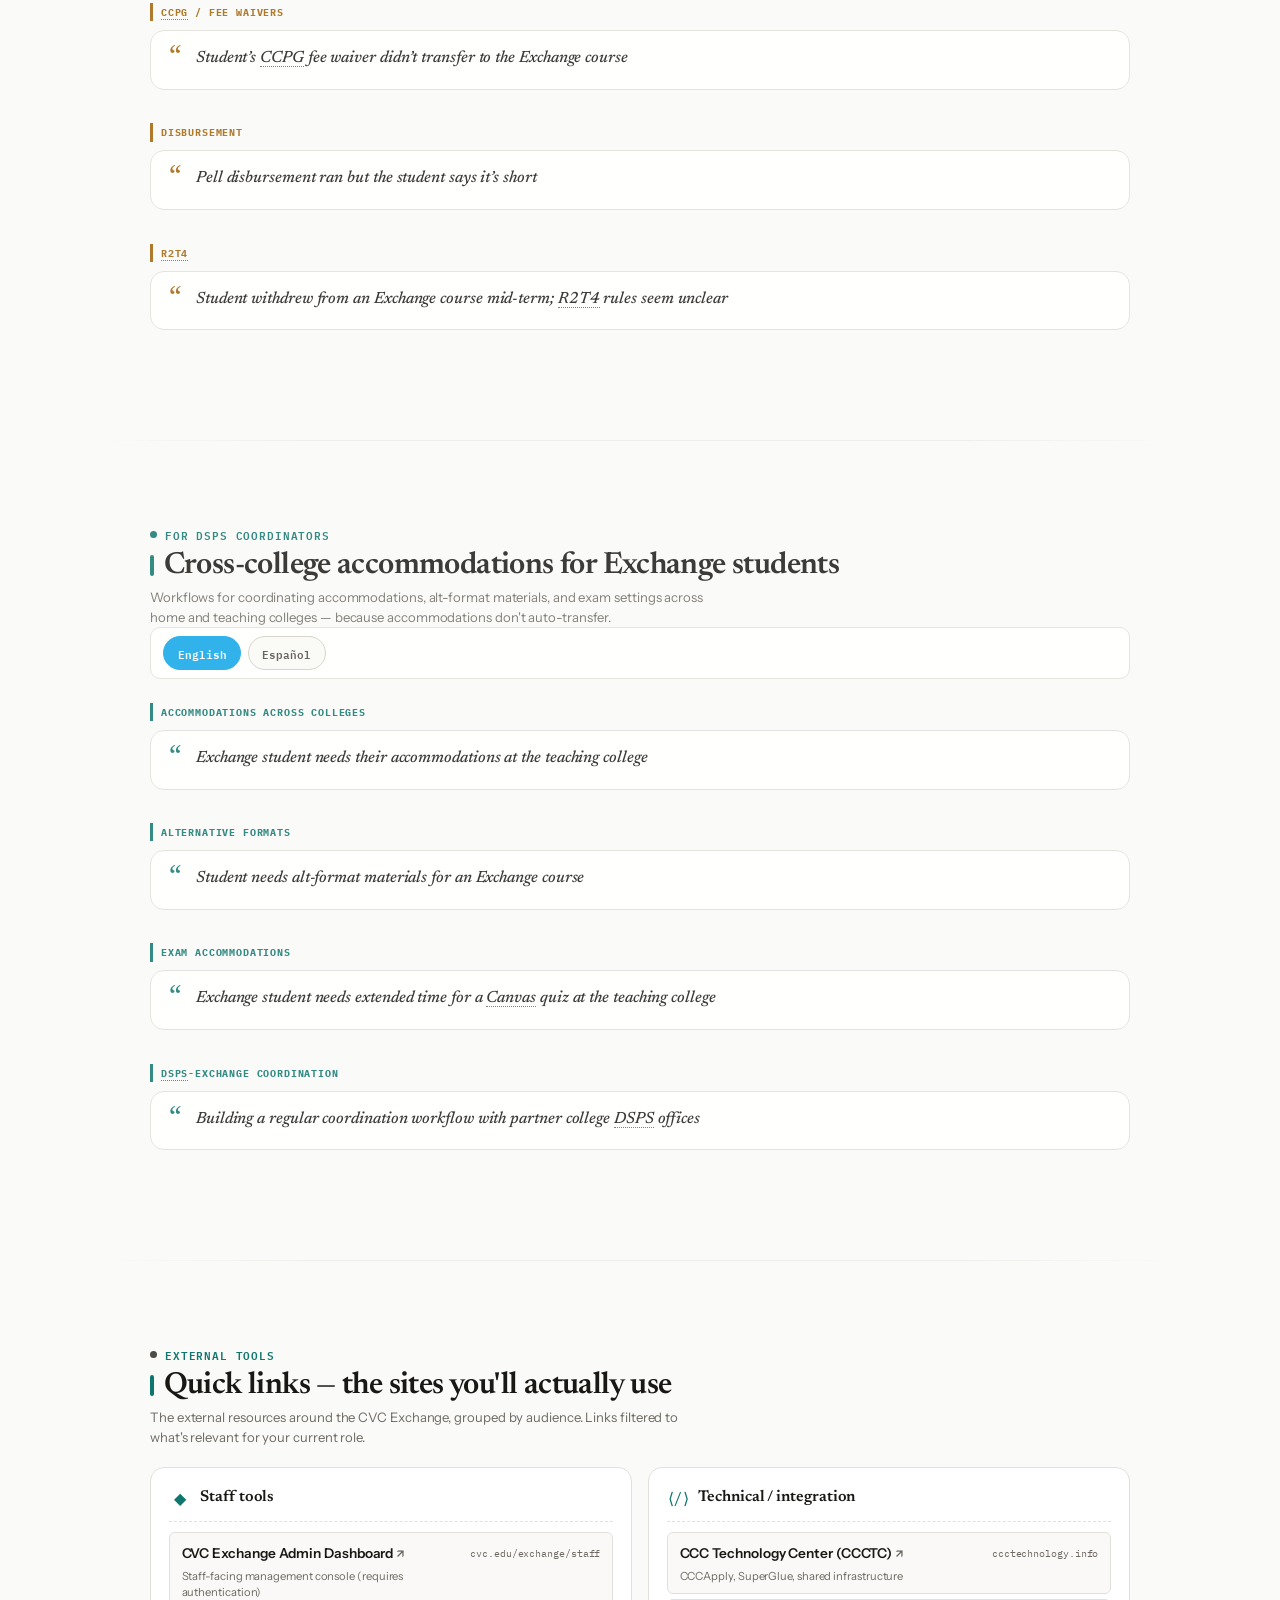
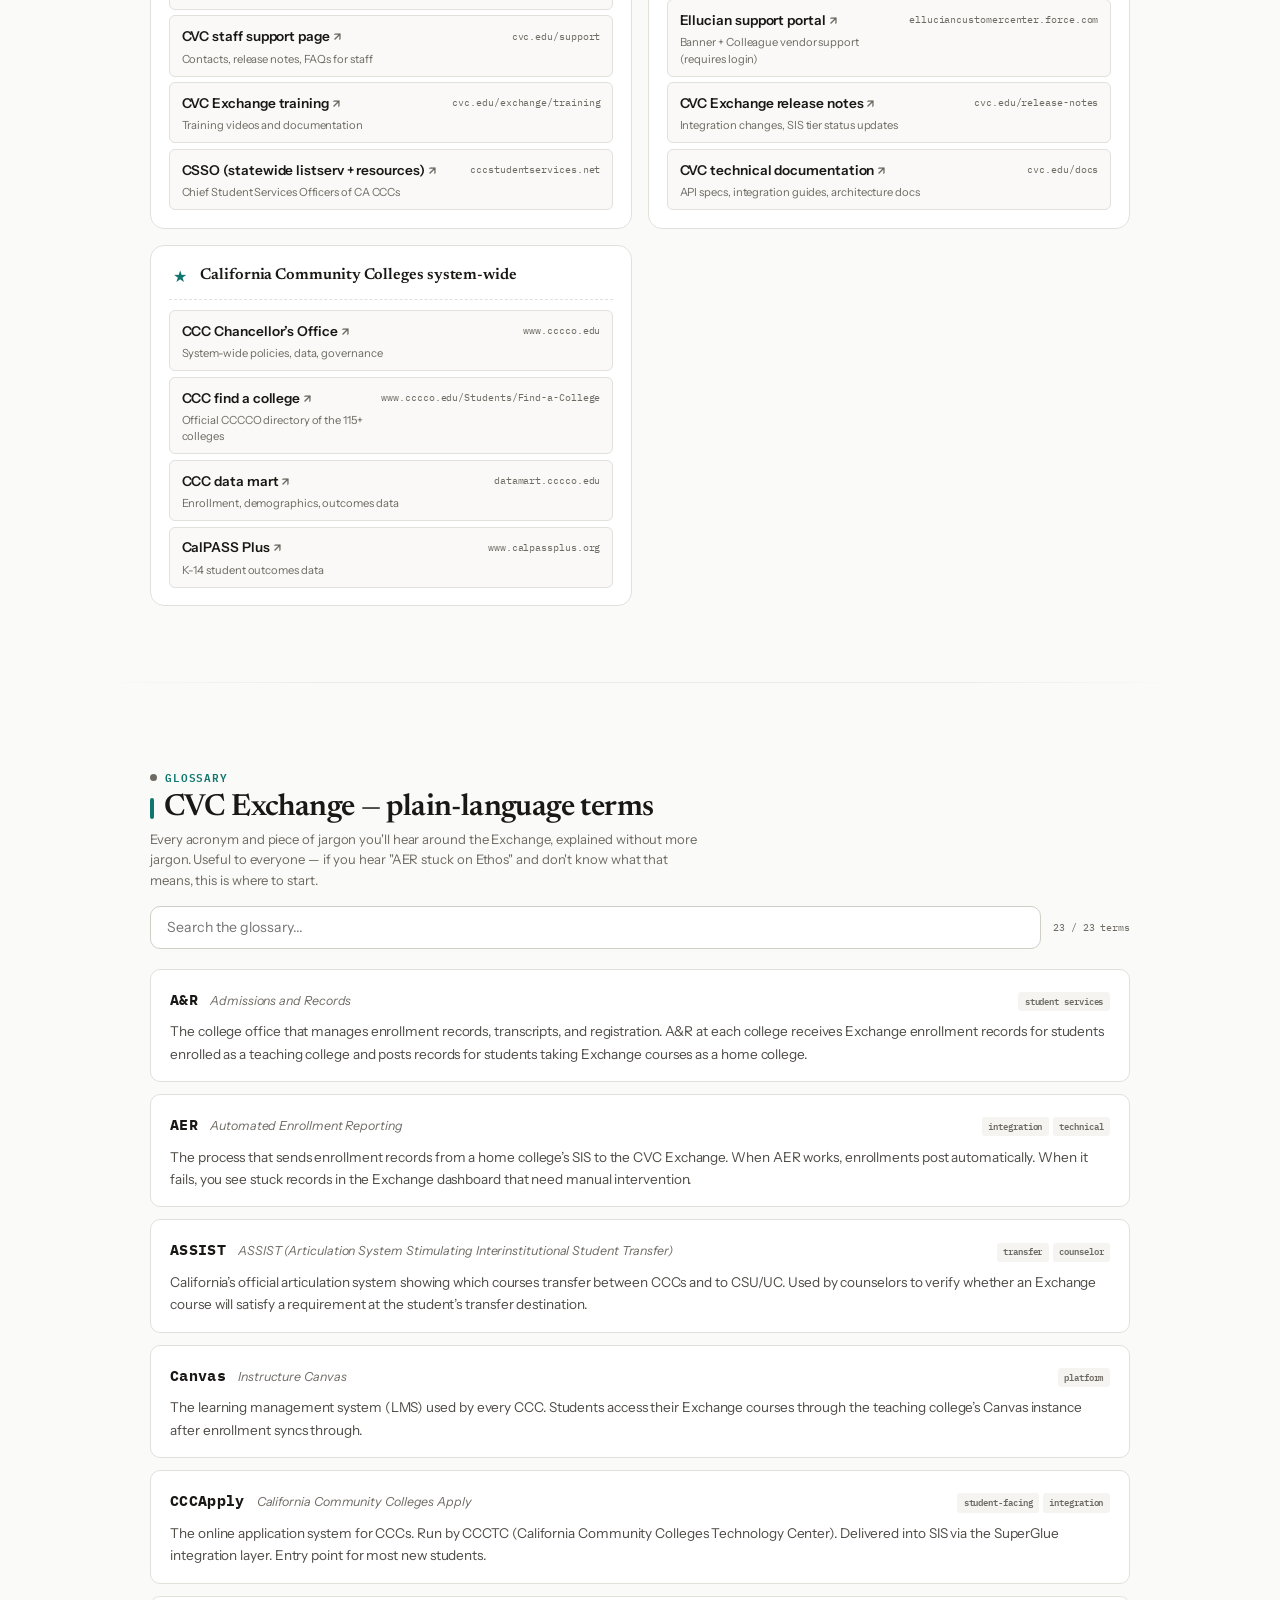
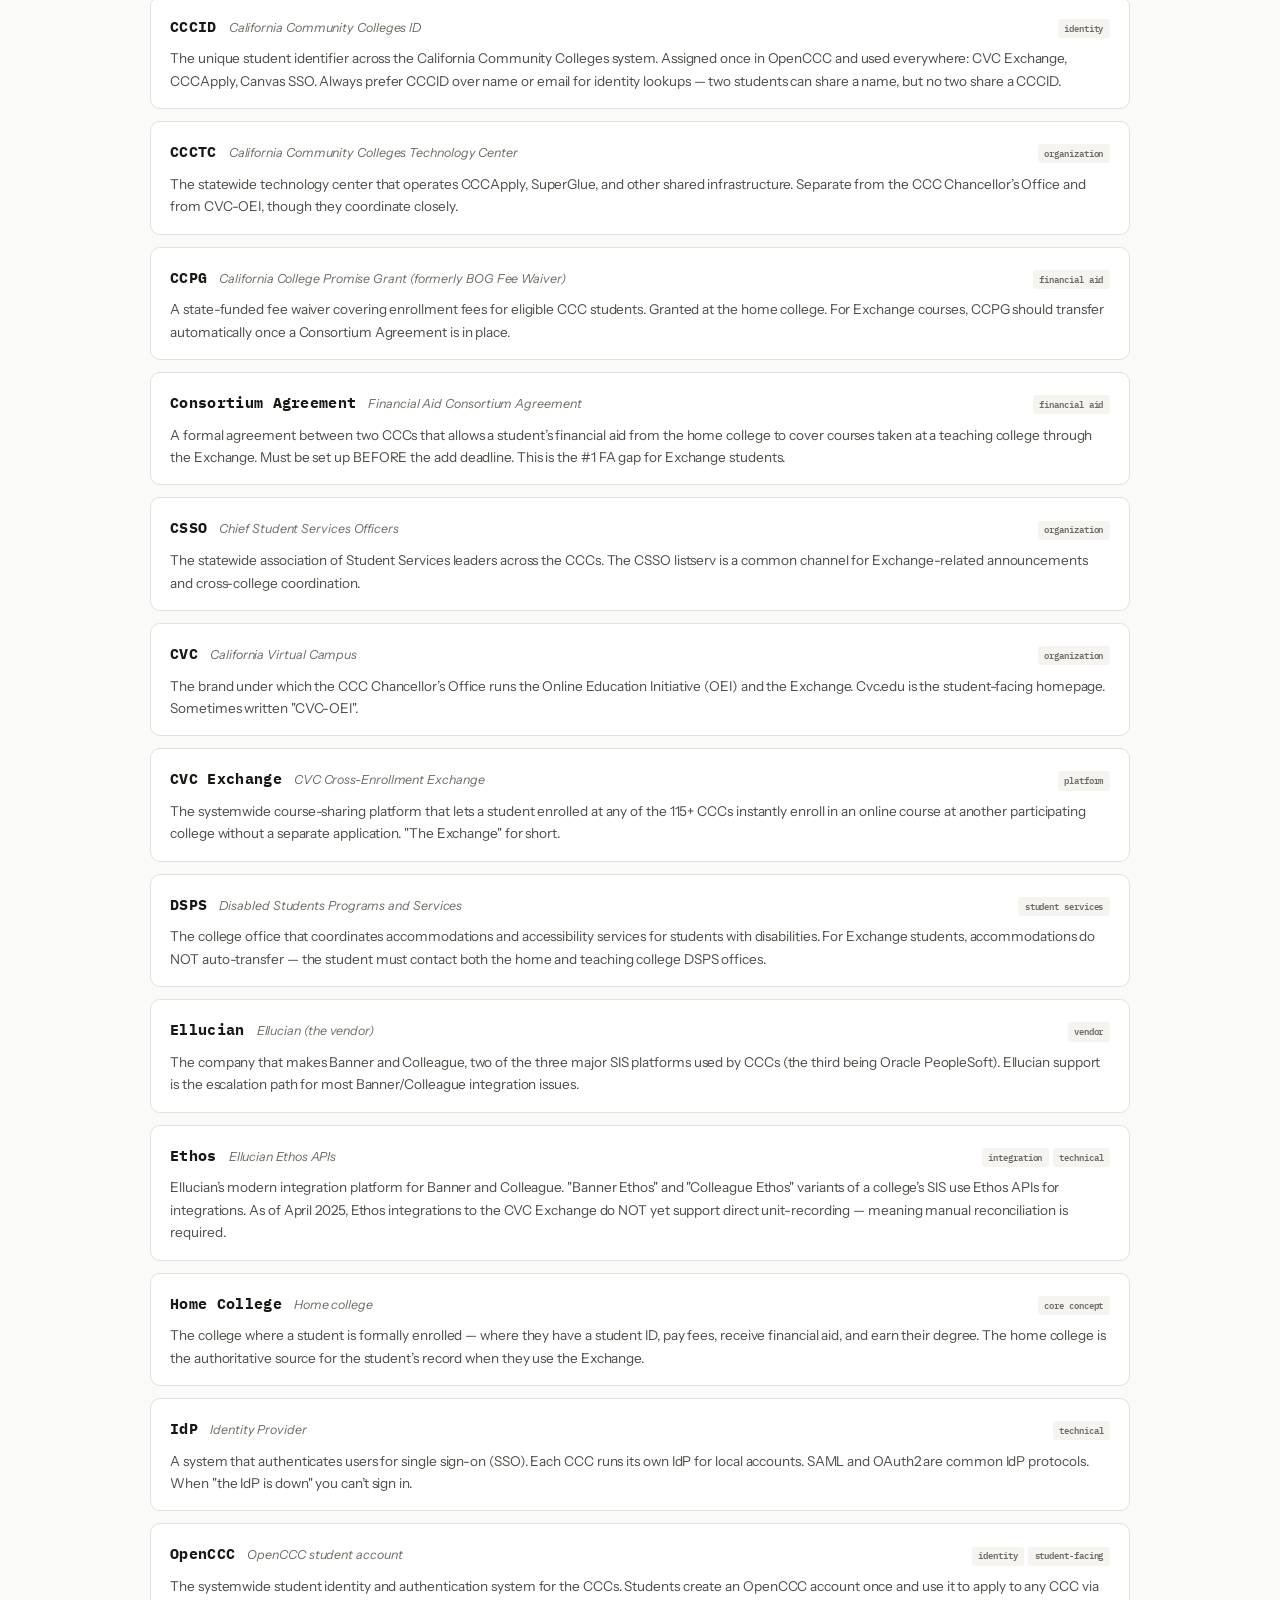
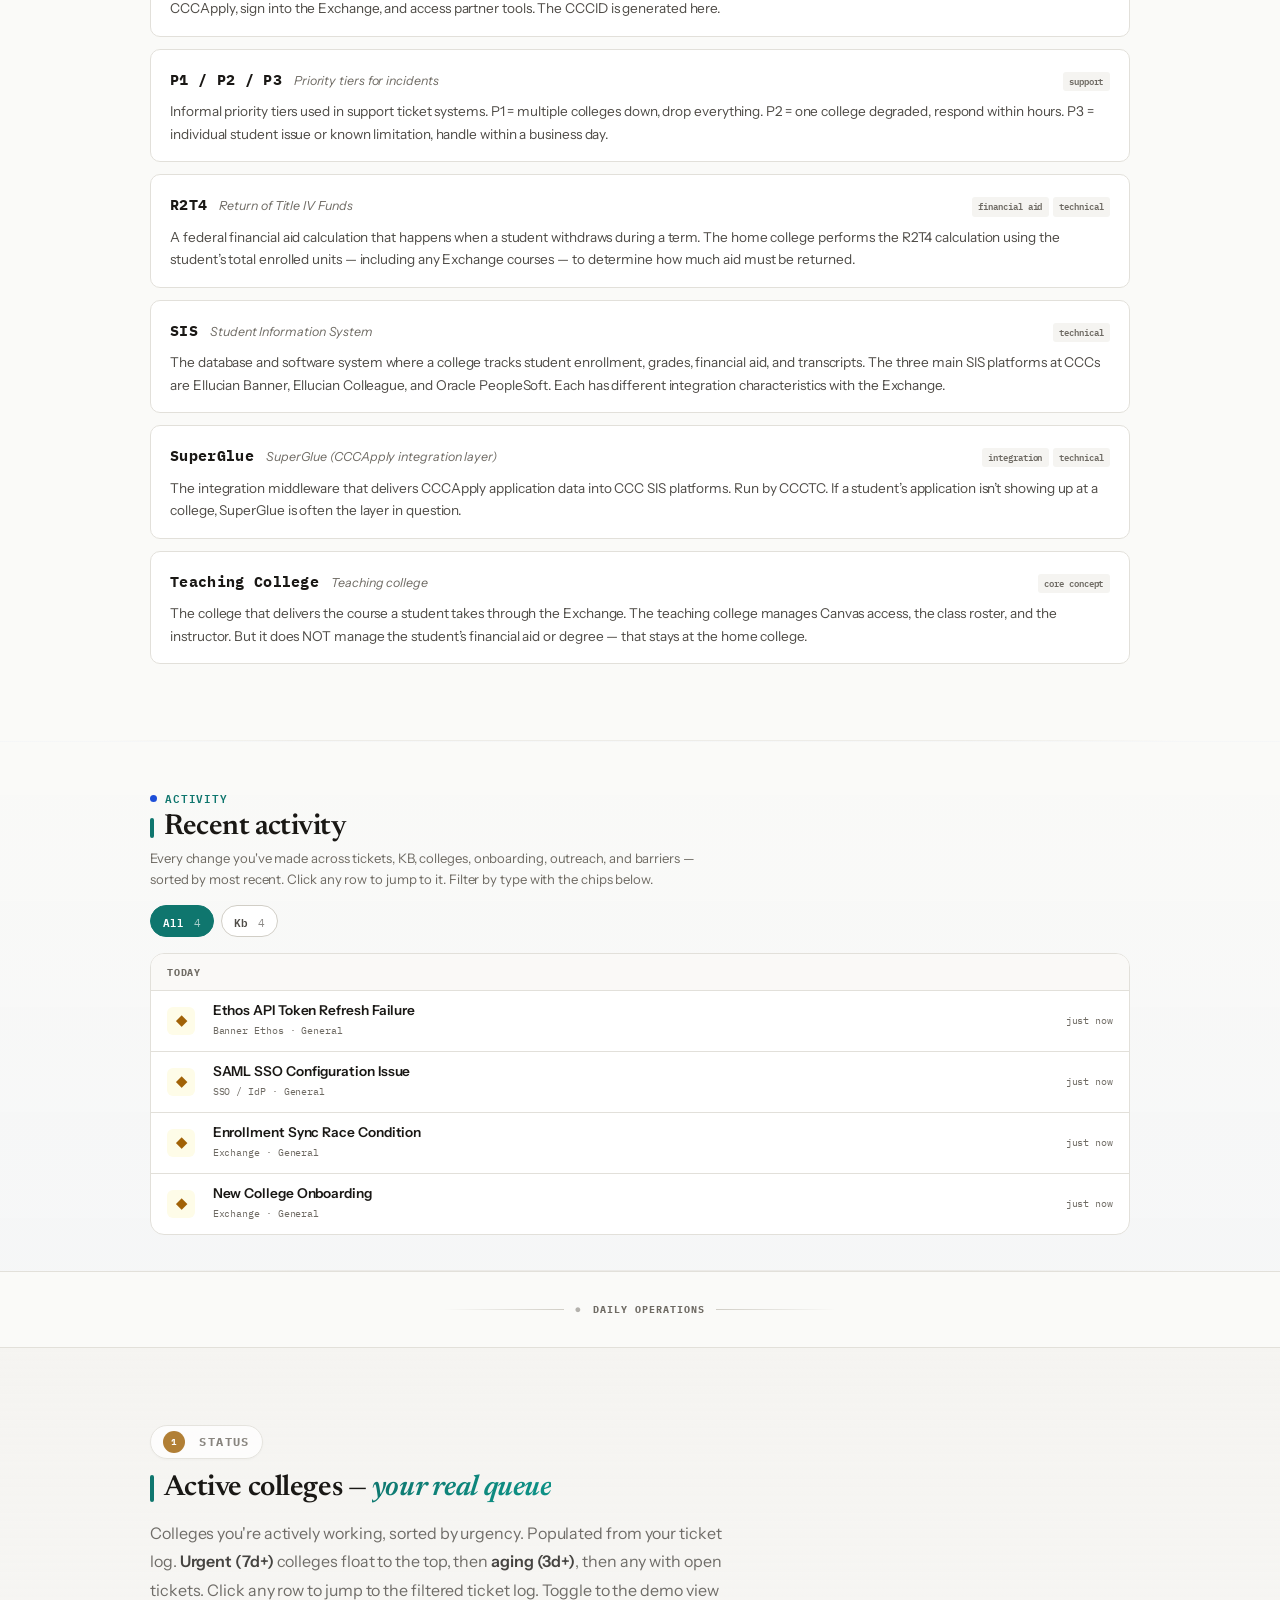
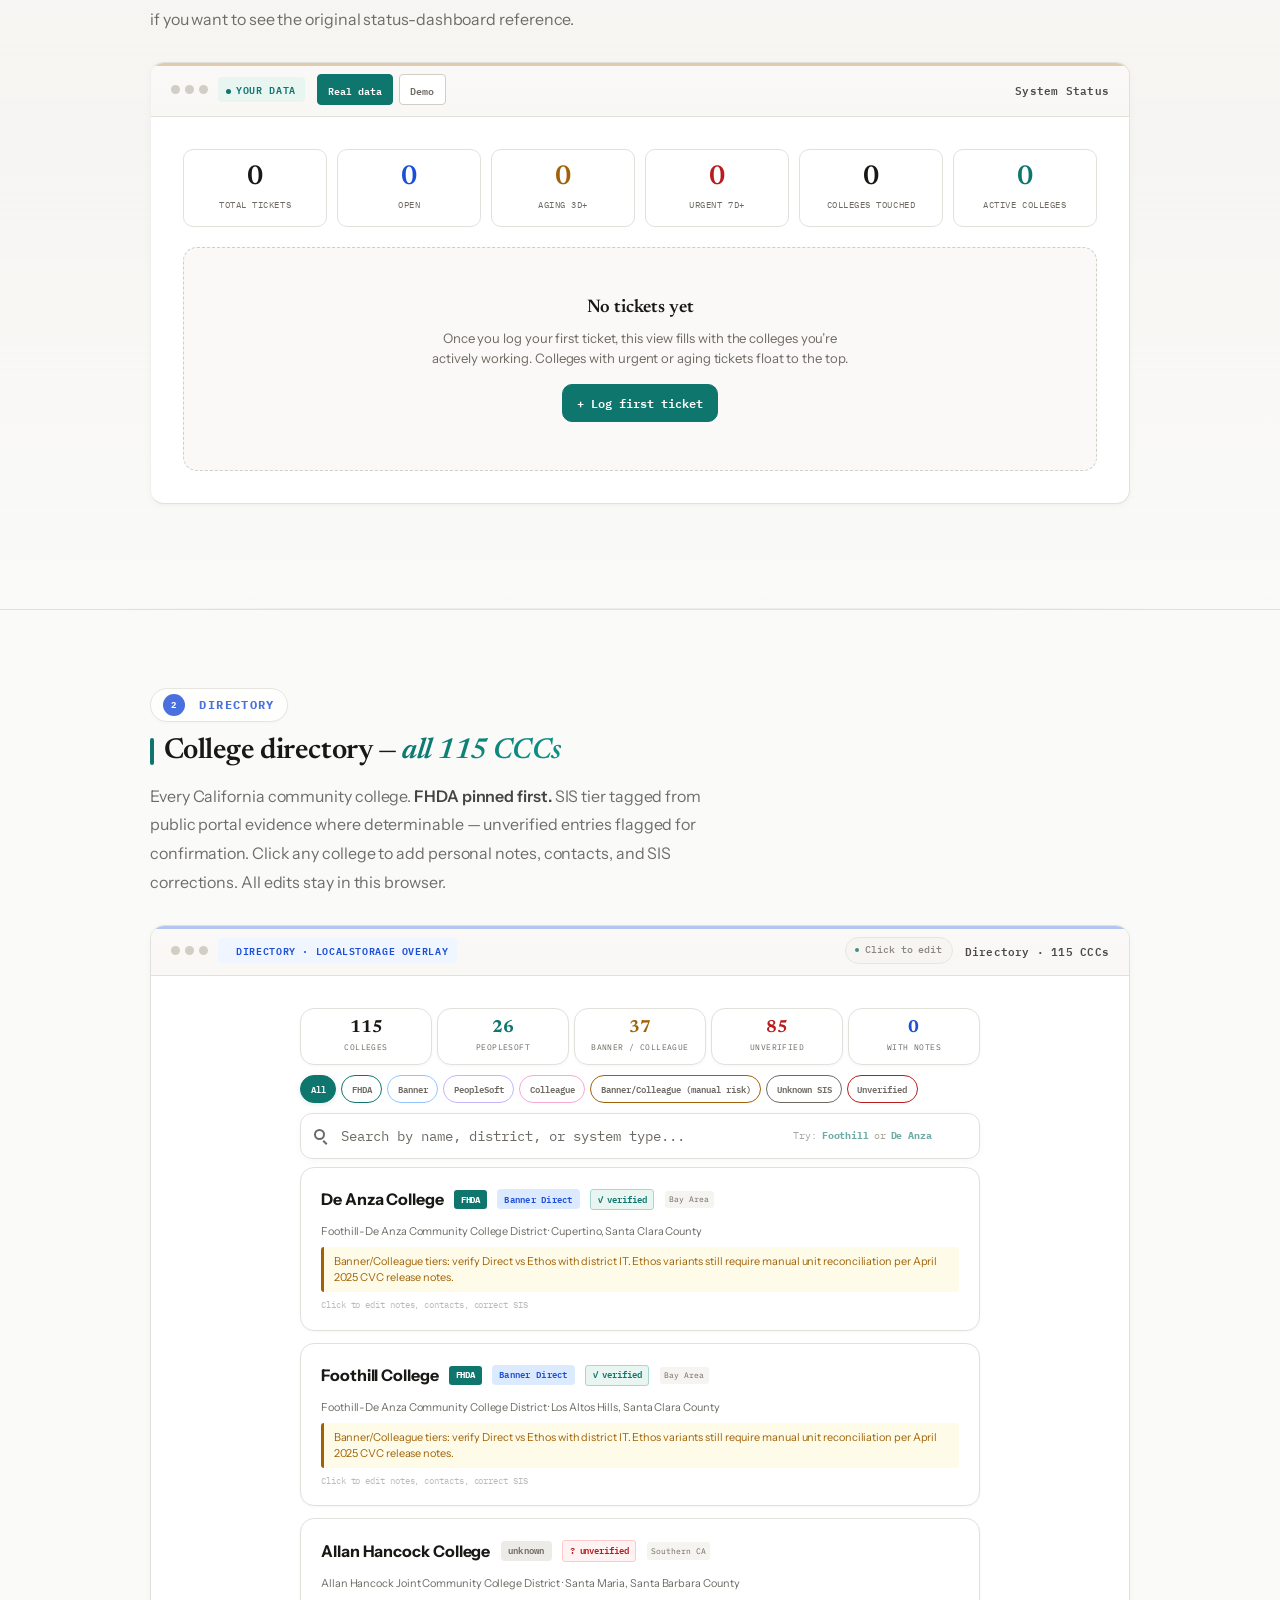
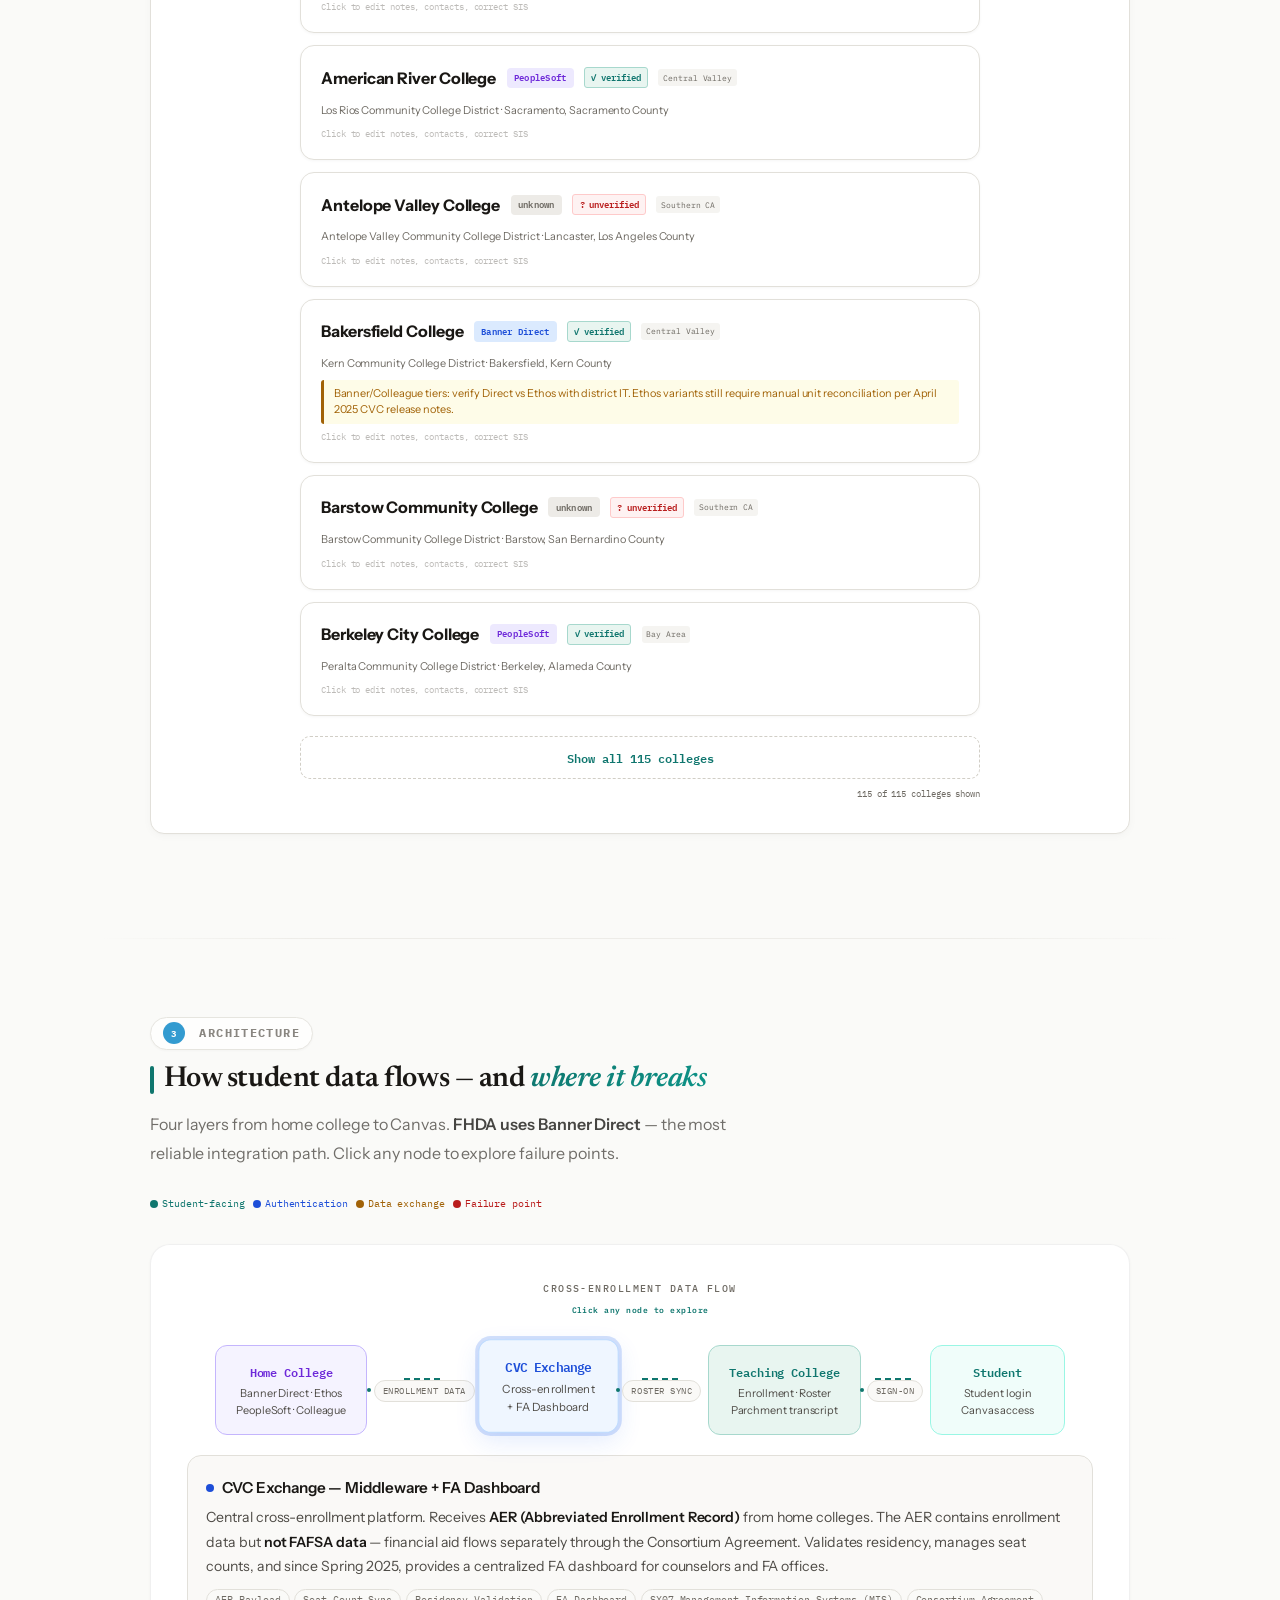
==== commit 58004c32: "Spanish staff workflows, ticket time tracking, pattern detector, filter presets, quick capture Five " ====
--- a/index.html
+++ b/index.html
@@ -834,6 +834,7 @@
         </label>
       </div>
       <div id="tlBulkBar" class="tl-bulk-bar"></div>
+      <div id="tlPresetsBar" class="tl-presets-bar"></div>
       <datalist id="tlTagList"></datalist>
       <div class="tl-body" id="tlBody"></div>
       <div class="tl-privacy">Stored in <code>localStorage</code> key <code>appanalyst.tickets.v1</code>. Clearing browser data erases it — keep JSON backups.</div>
@@ -1616,6 +1617,7 @@
 <script src="js/notifications.js"></script>
 <script src="js/annualReview.js"></script>
 <script src="js/storageHealth.js"></script>
+<script src="js/quickCapture.js"></script>
 <script src="js/packet.js"></script>
 <script src="js/router.js"></script>
 <script src="js/barriers.js"></script>
--- a/css/components.css
+++ b/css/components.css
@@ -1613,6 +1613,291 @@
   height: 24px;
   border-radius: 4px;
   cursor: pointer;
+}
+
+/* Timer controls in ticket detail */
+.tl-timer-row {
+  display: flex;
+  align-items: center;
+  gap: .5rem;
+  padding: .55rem .75rem;
+  background: var(--surface-2);
+  border: 1px solid var(--border);
+  border-radius: var(--r);
+}
+.tl-timer-display {
+  font-family: var(--mono);
+  font-size: 1.05rem;
+  font-weight: 700;
+  color: var(--text);
+  padding: 0 .65rem 0 .25rem;
+  border-right: 1px solid var(--border);
+  margin-right: .5rem;
+  min-width: 80px;
+}
+.tl-timer-btn {
+  font-family: var(--mono);
+  font-size: .68rem;
+  font-weight: 600;
+  padding: .4rem .75rem;
+  border: 1px solid var(--border-2);
+  border-radius: 4px;
+  background: var(--surface);
+  color: var(--text-2);
+  cursor: pointer;
+  transition: all .15s;
+}
+.tl-timer-btn:hover { border-color: var(--primary); color: var(--primary); }
+.tl-timer-start {
+  background: var(--primary);
+  border-color: var(--primary);
+  color: #fff;
+}
+.tl-timer-start:hover { background: #0d6660; color: #fff; }
+.tl-timer-stop {
+  background: var(--red);
+  border-color: var(--red);
+  color: #fff;
+}
+.tl-timer-stop:hover { background: #a11717; color: #fff; }
+.tl-timer-reset { font-size: .6rem; margin-left: auto; }
+
+.tl-timer-badge {
+  display: inline-block;
+  font-family: var(--mono);
+  font-size: .56rem;
+  font-weight: 700;
+  padding: .13rem .4rem;
+  background: var(--bg-3);
+  color: var(--text-2);
+  border-radius: 3px;
+  margin-left: .45rem;
+  vertical-align: middle;
+}
+.tl-timer-badge.tl-timer-running {
+  background: var(--primary);
+  color: #fff;
+  animation: fuPulse 2s infinite;
+}
+
+/* Pattern alerts on Today */
+.today-patterns {
+  margin-bottom: 1.25rem;
+  padding: .85rem 1rem;
+  background: var(--amber-light);
+  border: 1px solid var(--amber-bd);
+  border-left: 4px solid var(--amber);
+  border-radius: var(--r);
+}
+.today-patterns-label {
+  font-family: var(--mono);
+  font-size: .62rem;
+  text-transform: uppercase;
+  letter-spacing: .08em;
+  color: var(--amber);
+  font-weight: 700;
+  margin-bottom: .65rem;
+}
+.today-patterns-list {
+  display: flex;
+  flex-direction: column;
+  gap: .4rem;
+}
+.today-pattern {
+  display: grid;
+  grid-template-columns: 80px 1fr;
+  gap: .75rem;
+  align-items: start;
+  padding: .5rem .7rem;
+  background: var(--surface);
+  border: 1px solid var(--amber-bd);
+  border-radius: 4px;
+  cursor: pointer;
+  transition: all .15s;
+  text-decoration: none;
+  color: inherit;
+}
+.today-pattern:hover { border-color: var(--amber); background: var(--amber-light); }
+.today-pat-high { border-left: 3px solid var(--red); }
+.today-pat-kind {
+  font-family: var(--mono);
+  font-size: .58rem;
+  text-transform: uppercase;
+  letter-spacing: .06em;
+  color: var(--text-3);
+  font-weight: 700;
+  padding-top: .2rem;
+}
+.today-pat-label {
+  display: block;
+  font-size: .85rem;
+  font-weight: 600;
+  color: var(--text);
+  margin-bottom: .15rem;
+}
+.today-pat-hint {
+  display: block;
+  font-size: .7rem;
+  color: var(--text-3);
+  font-family: var(--body);
+}
+
+/* Filter presets bar */
+.tl-presets-bar {
+  display: flex;
+  flex-wrap: wrap;
+  gap: .4rem;
+  align-items: center;
+  padding: .55rem .85rem;
+  background: var(--surface-2);
+  border: 1px solid var(--border);
+  border-radius: var(--r);
+  margin-bottom: .75rem;
+}
+.tl-preset-save {
+  font-family: var(--mono);
+  font-size: .62rem;
+  font-weight: 600;
+  padding: .32rem .65rem;
+  border: 1px dashed var(--border-2);
+  border-radius: 100px;
+  background: transparent;
+  color: var(--text-3);
+  cursor: pointer;
+  transition: all .15s;
+}
+.tl-preset-save:hover { border-color: var(--primary); color: var(--primary); border-style: solid; }
+.tl-preset-chip {
+  display: inline-flex;
+  align-items: center;
+  background: var(--surface);
+  border: 1px solid var(--border);
+  border-radius: 100px;
+  overflow: hidden;
+}
+.tl-preset-apply {
+  font-family: var(--mono);
+  font-size: .66rem;
+  font-weight: 600;
+  padding: .32rem .75rem;
+  background: transparent;
+  border: none;
+  color: var(--blue);
+  cursor: pointer;
+}
+.tl-preset-apply:hover { background: var(--blue-light); }
+.tl-preset-del {
+  font-size: .8rem;
+  padding: .2rem .45rem;
+  background: transparent;
+  border: none;
+  border-left: 1px solid var(--border);
+  color: var(--text-3);
+  cursor: pointer;
+  line-height: 1;
+}
+.tl-preset-del:hover { color: var(--red); background: var(--red-light); }
+
+/* Quick capture modal */
+.qc-overlay {
+  position: fixed;
+  inset: 0;
+  background: rgba(26, 24, 21, .55);
+  backdrop-filter: blur(4px);
+  -webkit-backdrop-filter: blur(4px);
+  z-index: 10003;
+  display: none;
+  align-items: flex-start;
+  justify-content: center;
+  padding-top: 15vh;
+}
+.qc-overlay.qc-show { display: flex; animation: searchFadeIn .15s ease; }
+.qc-modal {
+  width: min(520px, 94vw);
+  background: var(--surface);
+  border-radius: var(--r-lg);
+  box-shadow: var(--shadow-xl), 0 0 0 1px var(--border);
+  overflow: hidden;
+  animation: searchSlideIn .2s cubic-bezier(.16,1,.3,1);
+}
+.qc-head {
+  display: flex;
+  justify-content: space-between;
+  align-items: center;
+  padding: .85rem 1.1rem;
+  background: var(--surface-2);
+  border-bottom: 1px solid var(--border);
+}
+.qc-title {
+  font-family: var(--display);
+  font-size: 1rem;
+  font-weight: 600;
+  color: var(--text);
+}
+.qc-close {
+  width: 28px;
+  height: 28px;
+  border: none;
+  background: transparent;
+  font-size: 1.3rem;
+  color: var(--text-3);
+  cursor: pointer;
+  border-radius: 4px;
+  line-height: 1;
+}
+.qc-close:hover { background: var(--bg-2); color: var(--text); }
+.qc-form {
+  padding: 1.1rem 1.25rem .25rem;
+  display: grid;
+  grid-template-columns: 1.5fr 1fr;
+  gap: .75rem;
+}
+.qc-field { display: flex; flex-direction: column; gap: .3rem; }
+.qc-field-full { grid-column: 1 / -1; }
+.qc-field label {
+  font-family: var(--mono);
+  font-size: .6rem;
+  text-transform: uppercase;
+  letter-spacing: .06em;
+  color: var(--text-3);
+  font-weight: 700;
+}
+.qc-field input,
+.qc-field select {
+  padding: .6rem .75rem;
+  border: 1px solid var(--border);
+  border-radius: 6px;
+  font-family: var(--body);
+  font-size: .88rem;
+  background: var(--surface);
+  color: var(--text);
+}
+.qc-field input:focus,
+.qc-field select:focus { outline: none; border-color: var(--primary); }
+.qc-actions {
+  display: flex;
+  align-items: center;
+  gap: .5rem;
+  padding: 1rem 1.25rem 1.15rem;
+}
+.qc-hint {
+  flex: 1;
+  font-family: var(--mono);
+  font-size: .62rem;
+  color: var(--text-3);
+}
+.qc-hint kbd {
+  display: inline-block;
+  padding: .08rem .4rem;
+  background: var(--bg-2);
+  border: 1px solid var(--border);
+  border-radius: 3px;
+  font-family: var(--mono);
+  font-size: .62rem;
+}
+@media (max-width: 560px) {
+  .qc-form { grid-template-columns: 1fr; }
+  .qc-overlay { padding-top: 10vh; }
 }
 
 .tl-tag-chips {
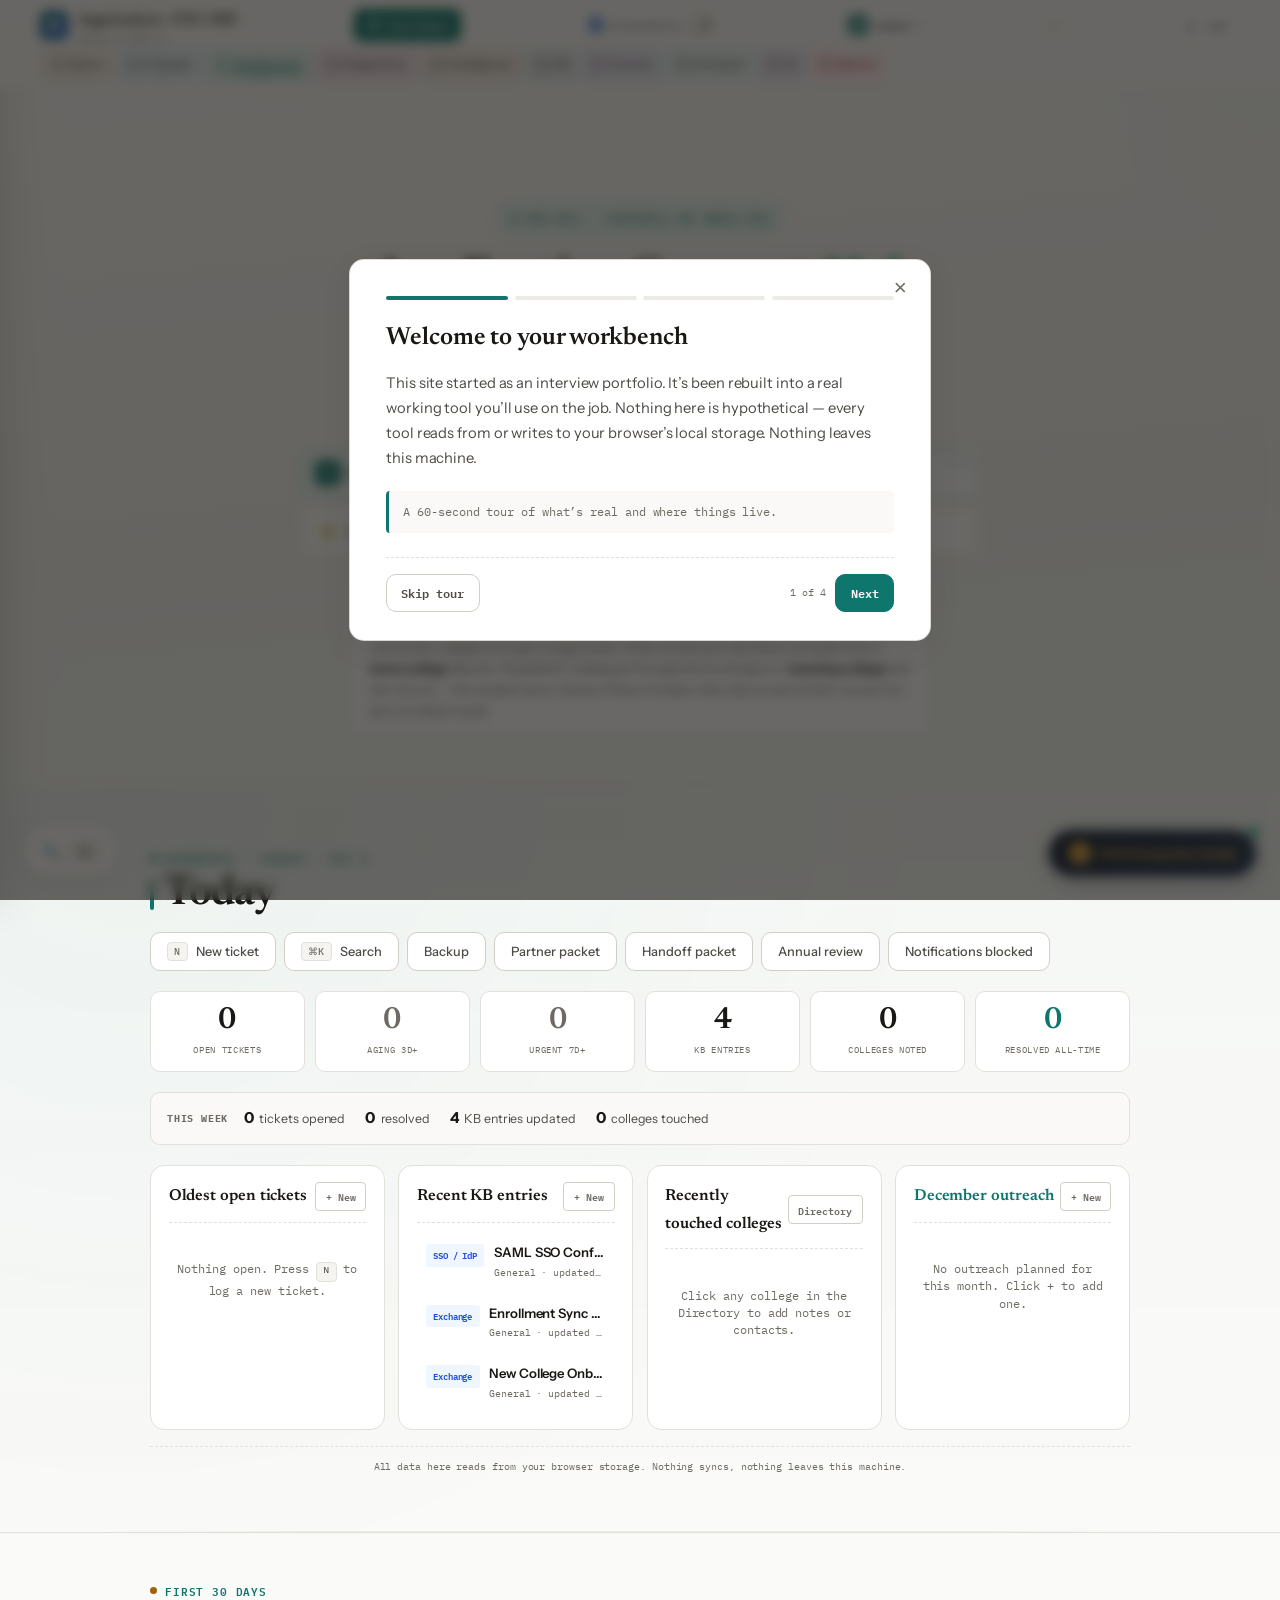
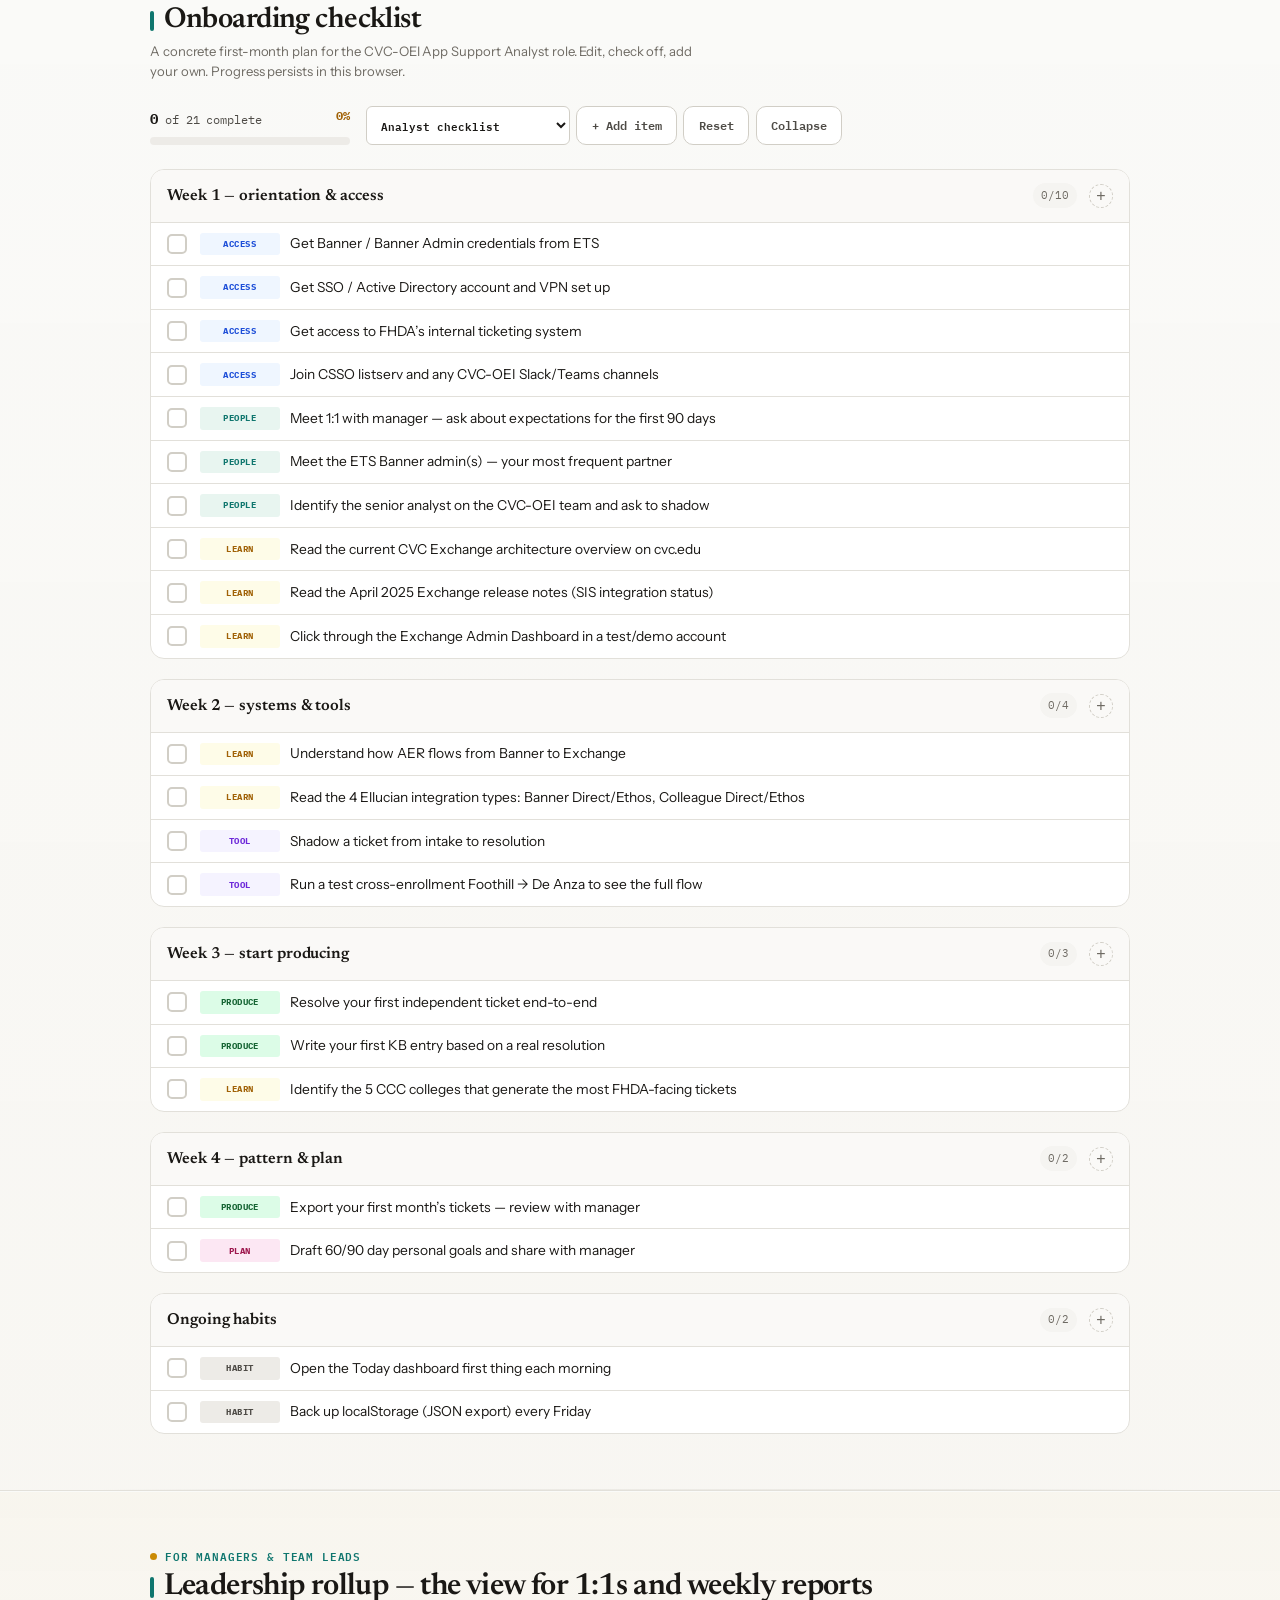
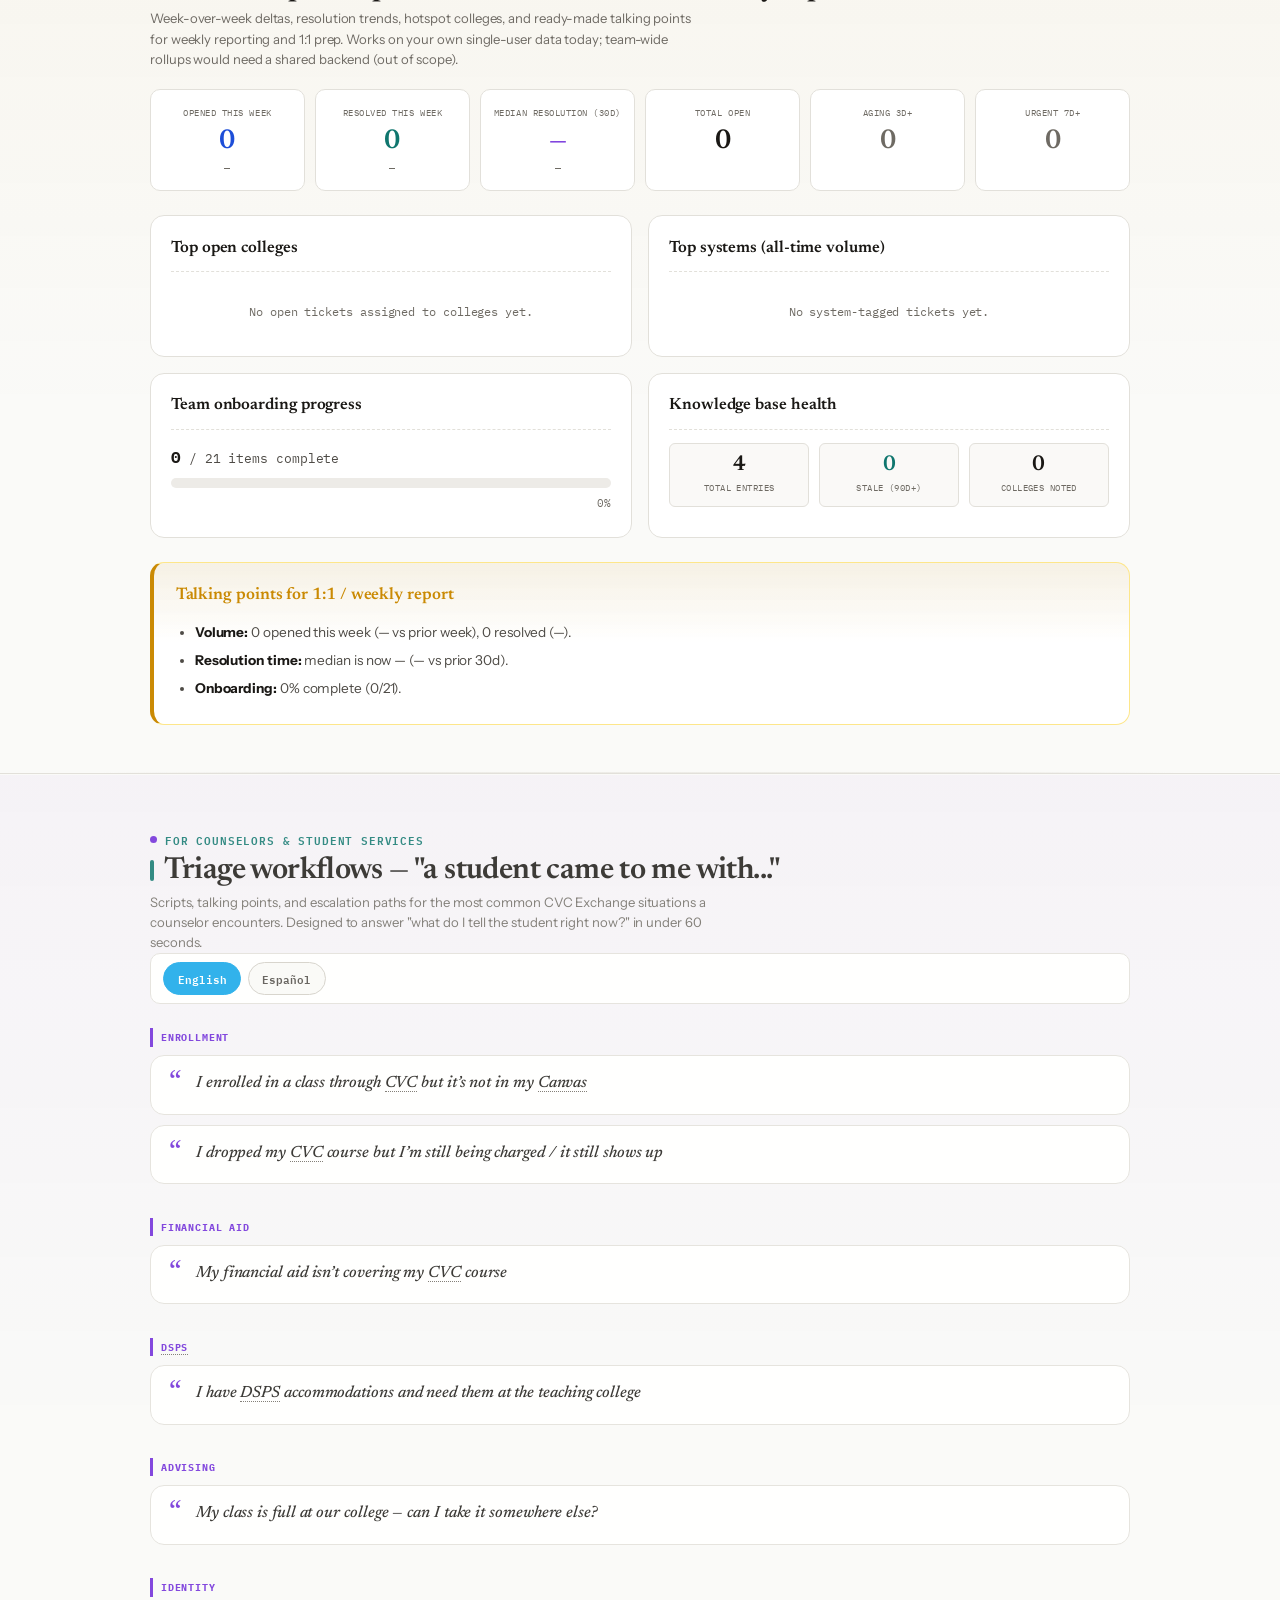
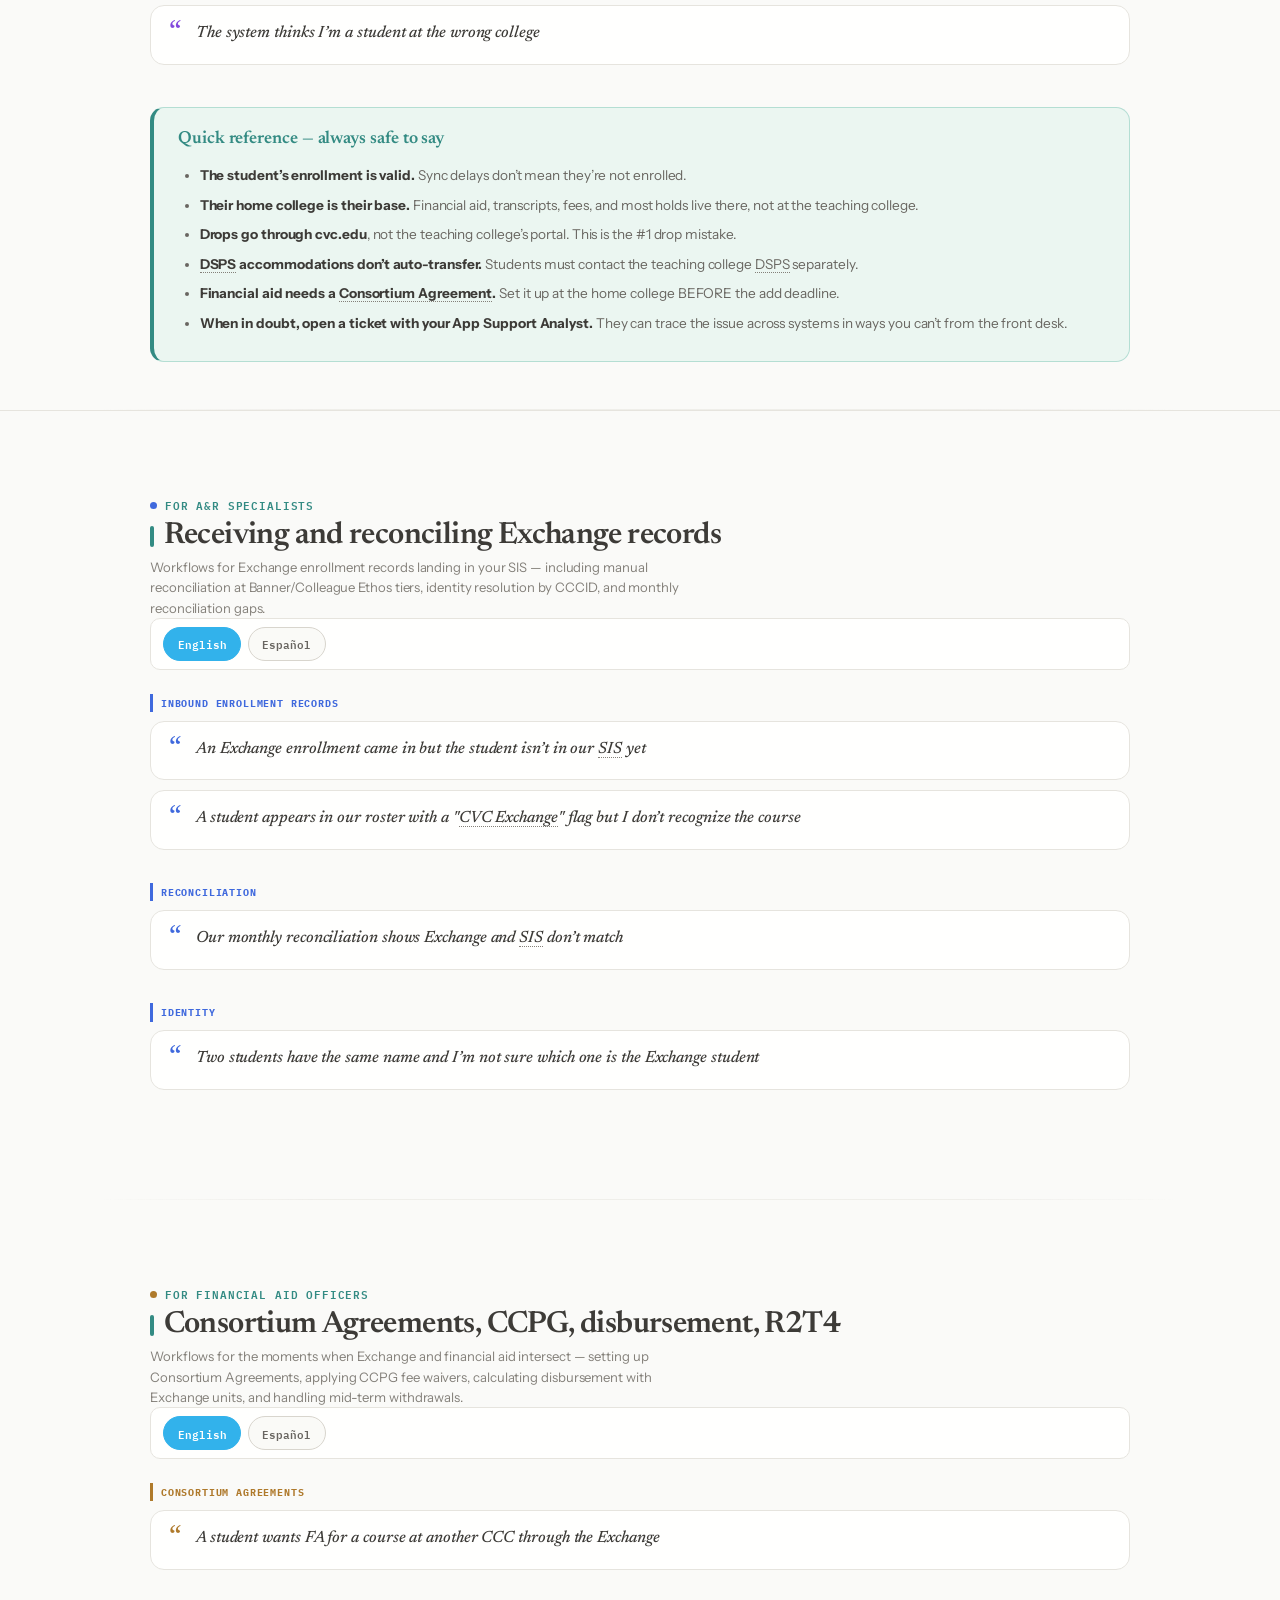
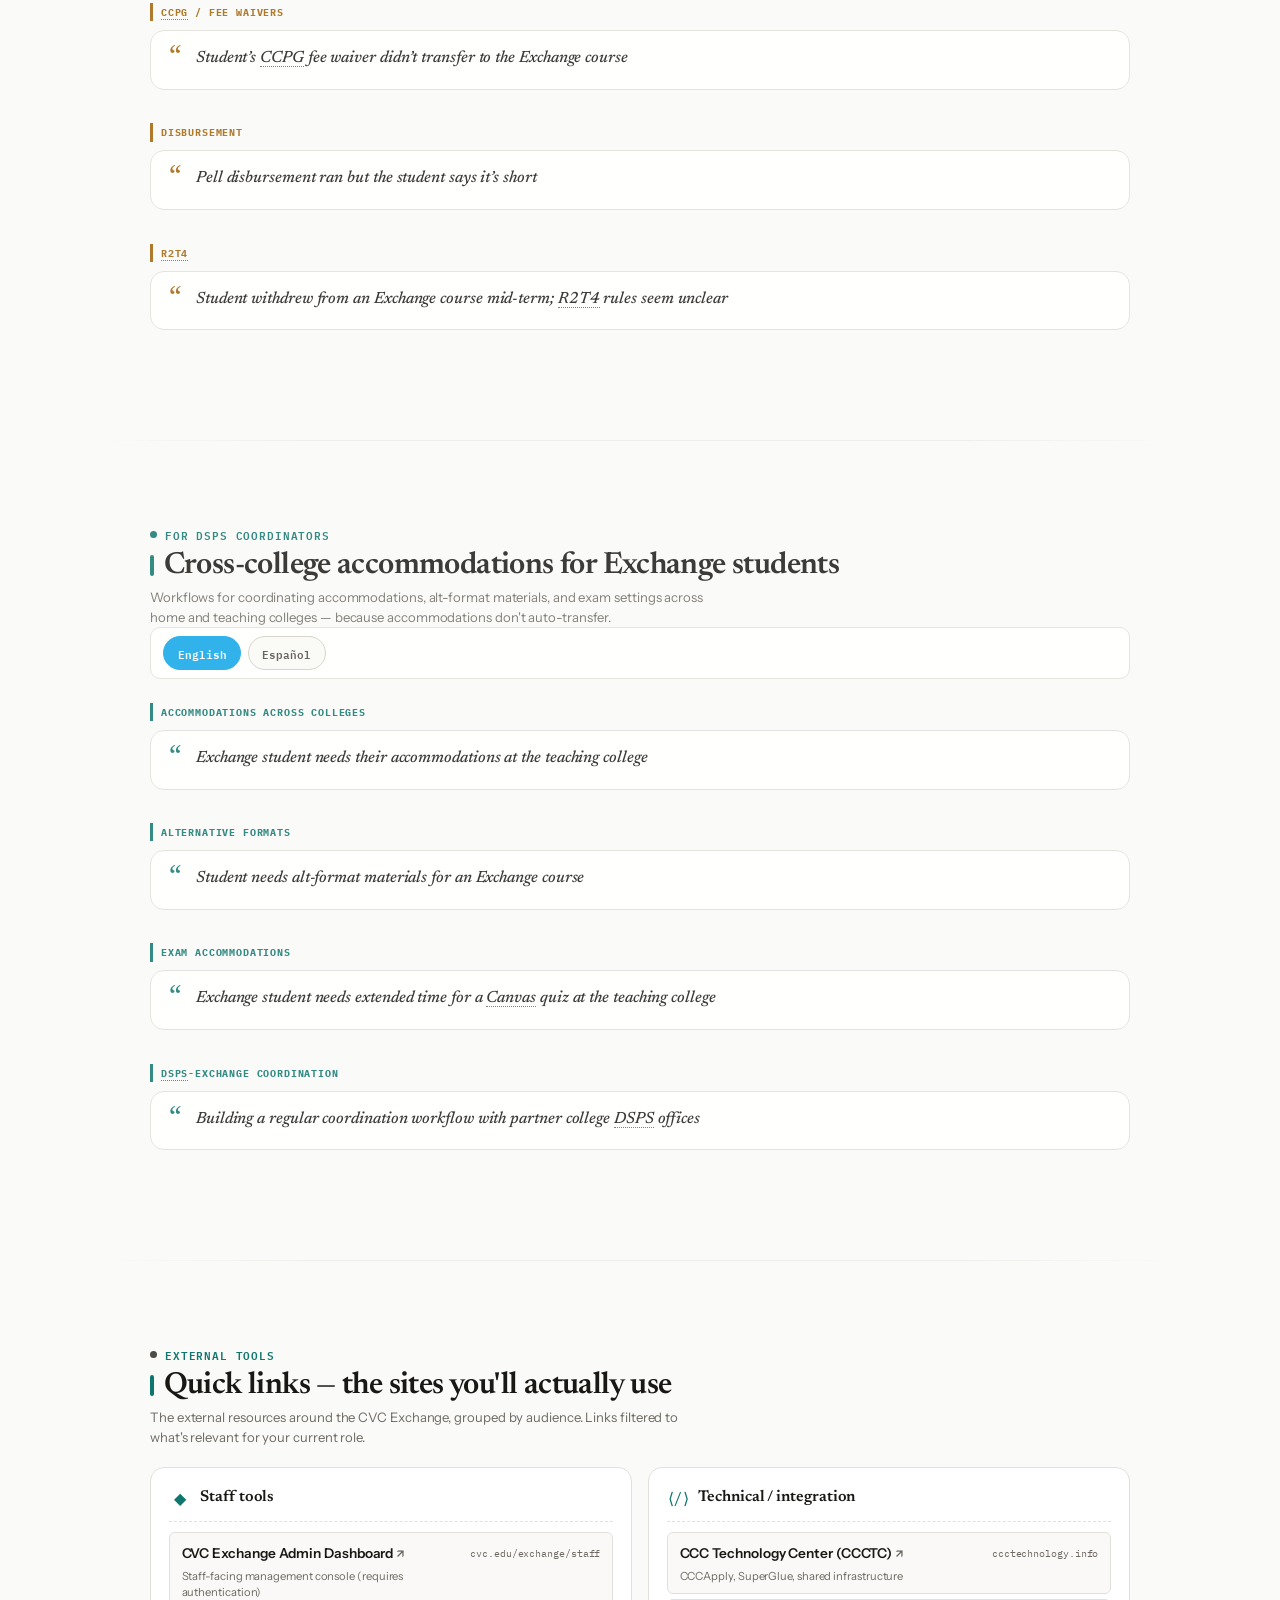
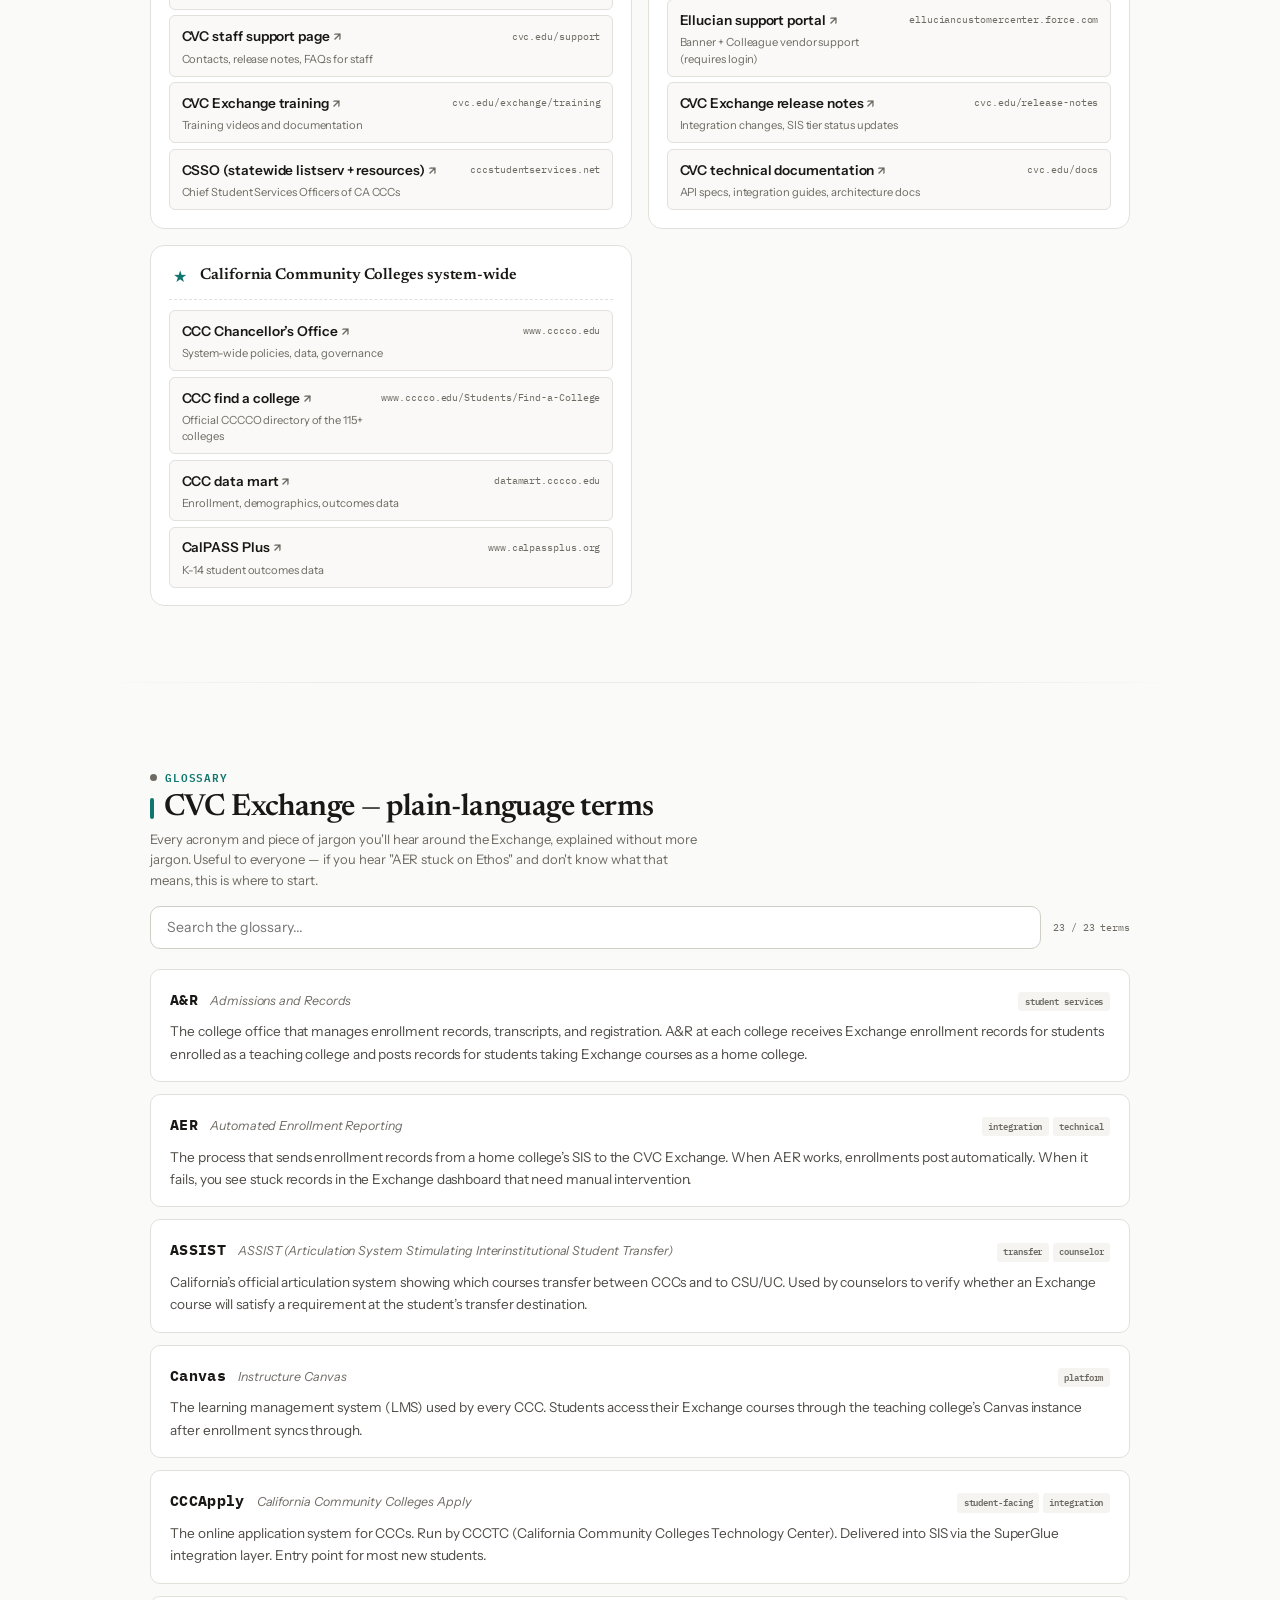
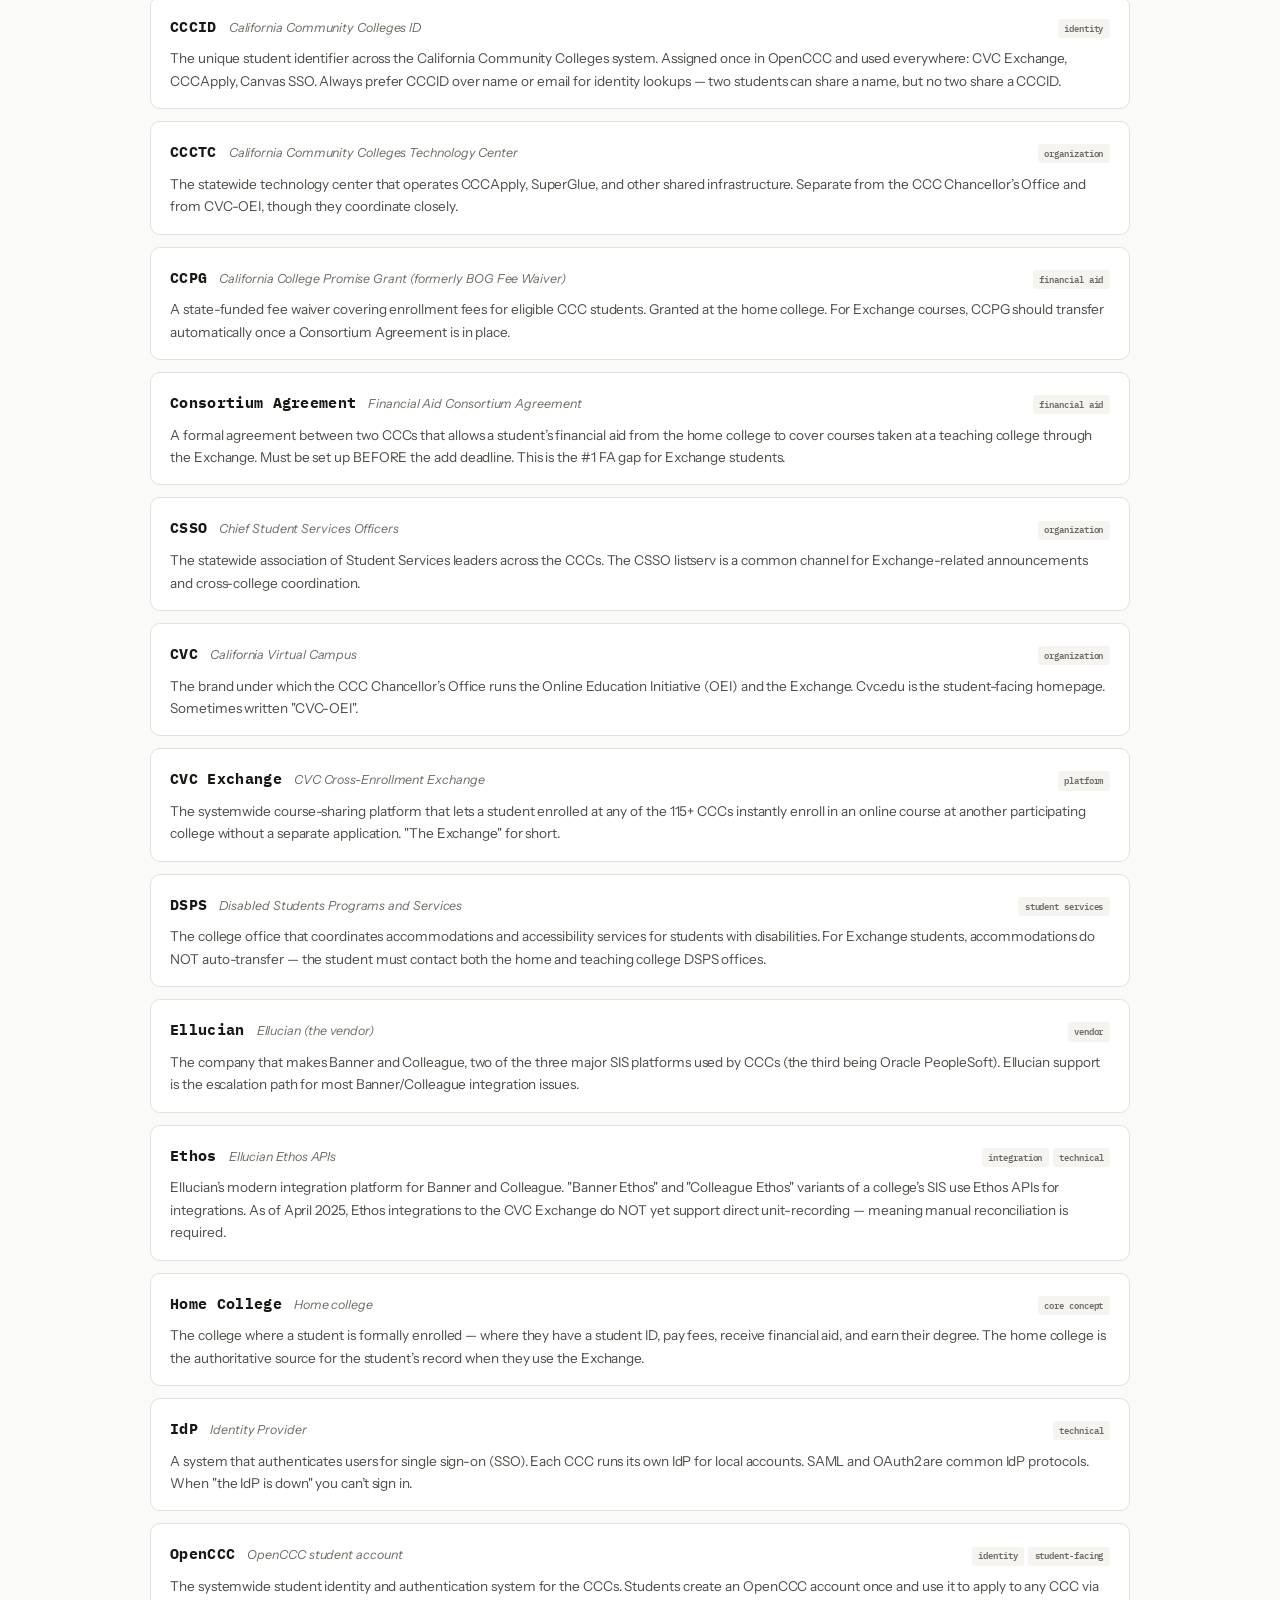
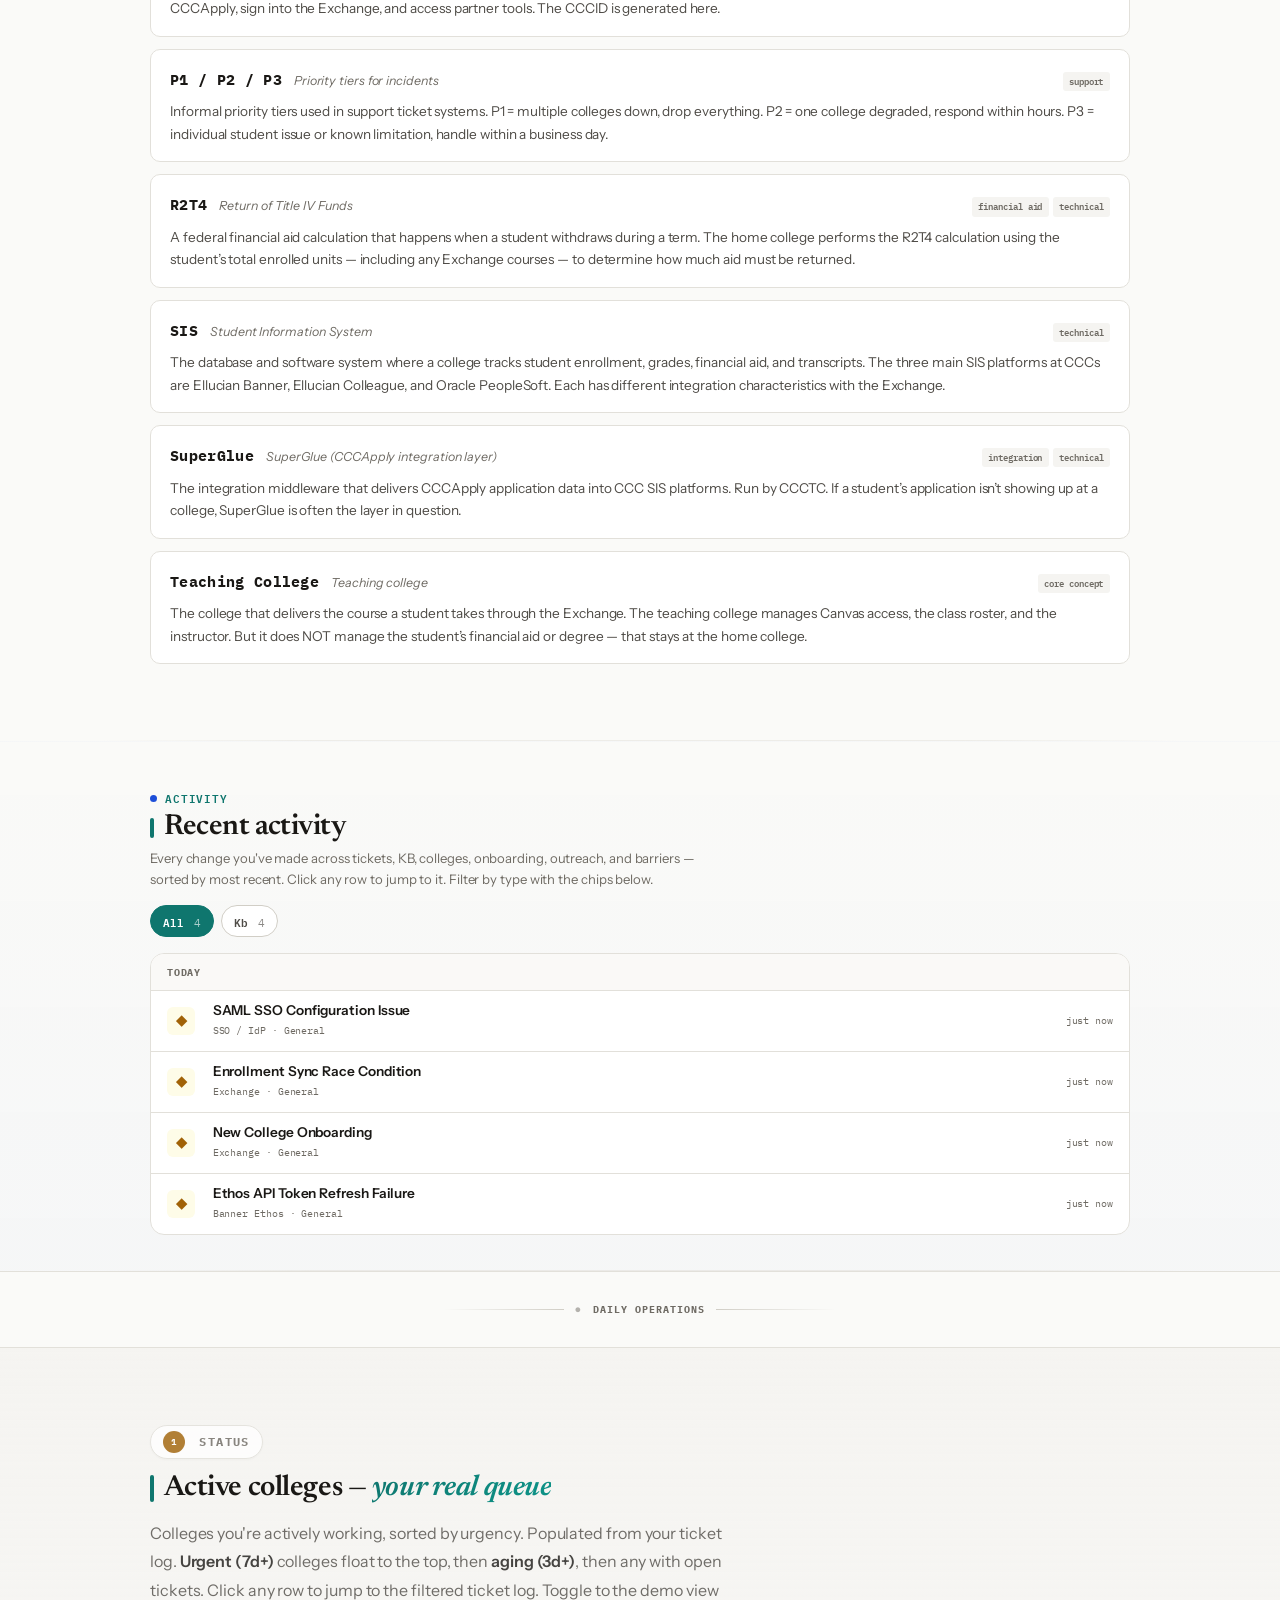
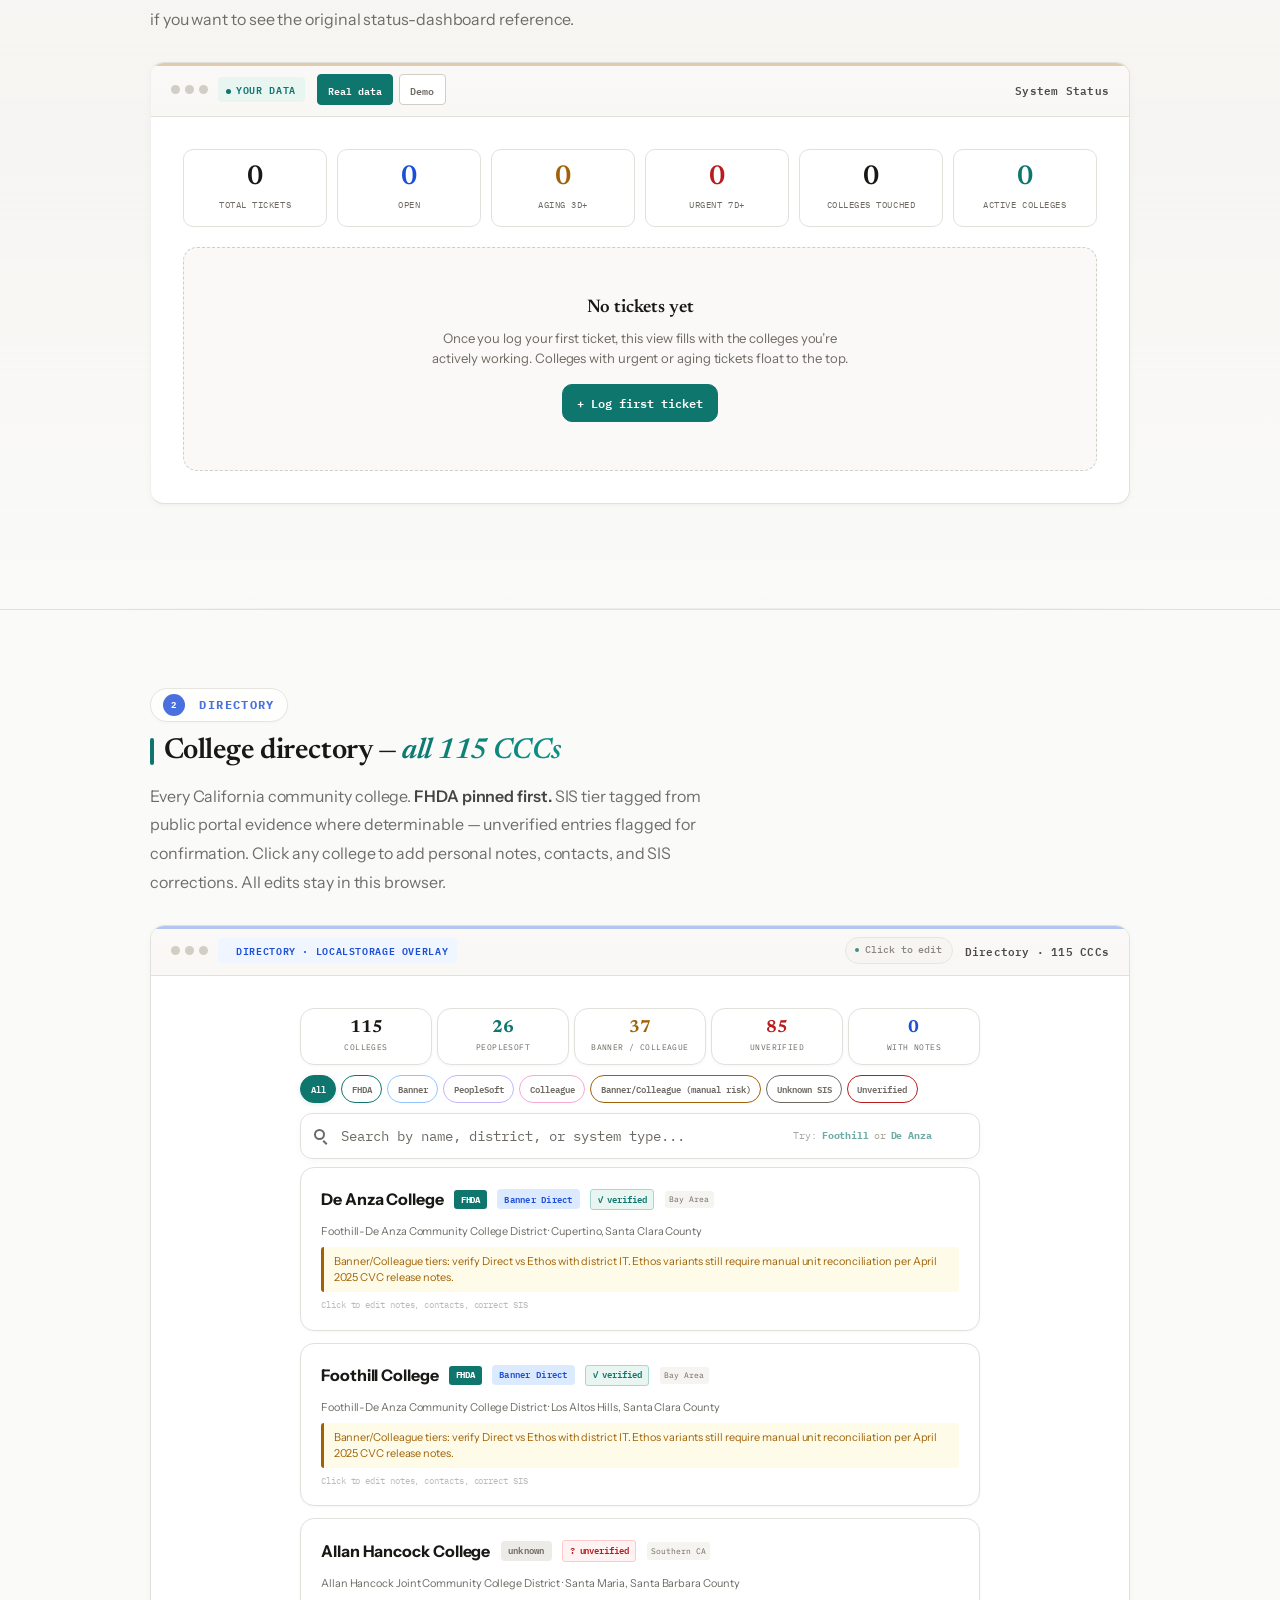
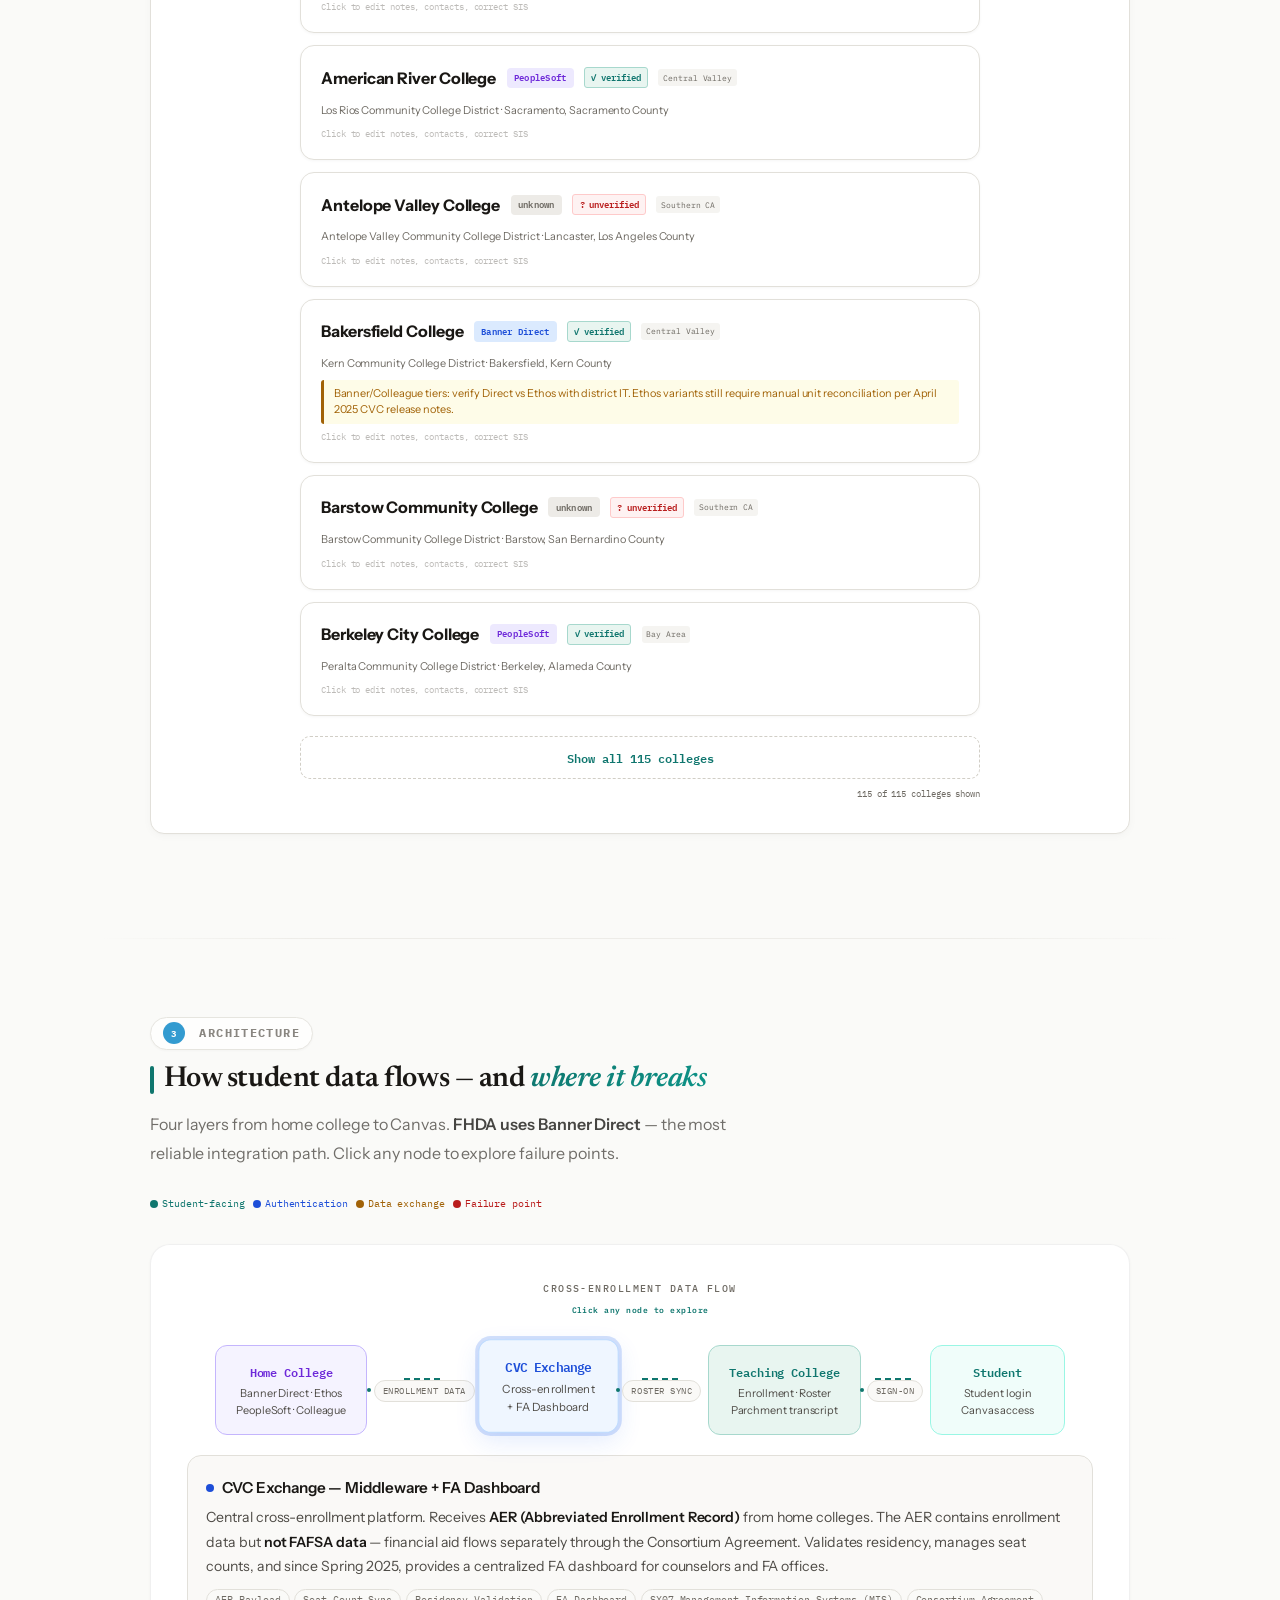
==== commit 1f72b8e6: "Deep linking, KB starters, focus mode, ticket archive, dependencies Five workflow additions focused " ====
--- a/index.html
+++ b/index.html
@@ -747,6 +747,7 @@
           <option>General</option>
         </select>
         <button class="tl-btn tl-btn-new" onclick="kbAdd()">+ New entry</button>
+        <button class="tl-btn" onclick="kbStarterOpen()" title="Start from a pre-written skeleton for common issues">From template</button>
         <button class="tl-btn" onclick="kbExportJSON()">Backup</button>
         <label class="tl-btn tl-btn-import">Restore
           <input type="file" accept="application/json" style="display:none" onchange="if(this.files[0])kbImportJSON(this.files[0])">
@@ -822,6 +823,7 @@
       </div>
       <div class="tl-actions">
         <button class="tl-btn tl-btn-new" onclick="tlAdd()">+ New ticket</button>
+        <button class="tl-btn" onclick="tlArchiveToggleView();this.textContent=TL_VIEW==='archive'?'\u2190 Active':'Archive \u2192'" title="Toggle between active log and archive (resolved 90d+)">Archive &rarr;</button>
         <div class="tl-templates-wrap">
           <button class="tl-btn" onclick="tlToggleTemplatesMenu()">From template &#9662;</button>
           <div class="tl-templates-menu" id="tlTemplatesMenu"></div>
@@ -1618,6 +1620,7 @@
 <script src="js/annualReview.js"></script>
 <script src="js/storageHealth.js"></script>
 <script src="js/quickCapture.js"></script>
+<script src="js/focusMode.js"></script>
 <script src="js/packet.js"></script>
 <script src="js/router.js"></script>
 <script src="js/barriers.js"></script>
--- a/css/components.css
+++ b/css/components.css
@@ -1898,6 +1898,155 @@
 @media (max-width: 560px) {
   .qc-form { grid-template-columns: 1fr; }
   .qc-overlay { padding-top: 10vh; }
+}
+
+/* KB starter template items */
+.kb-starter-item {
+  display: block;
+  width: 100%;
+  padding: .85rem 1rem;
+  margin-bottom: .55rem;
+  background: var(--surface);
+  border: 1px solid var(--border);
+  border-radius: var(--r);
+  cursor: pointer;
+  text-align: left;
+  transition: all .15s;
+}
+.kb-starter-item:hover {
+  border-color: var(--amber);
+  background: var(--amber-light);
+}
+.kb-starter-title {
+  font-family: var(--body);
+  font-size: .92rem;
+  font-weight: 600;
+  color: var(--text);
+  margin-bottom: .2rem;
+}
+.kb-starter-meta {
+  font-family: var(--mono);
+  font-size: .62rem;
+  color: var(--text-3);
+  margin-bottom: .35rem;
+}
+.kb-starter-preview {
+  font-family: var(--body);
+  font-size: .74rem;
+  color: var(--text-2);
+  line-height: 1.5;
+}
+
+/* Focus mode */
+body.focus-on #nav,
+body.focus-on .sec-group-divider,
+body.focus-on footer,
+body.focus-on .hub-header,
+body.focus-on #toc,
+body.focus-on .search-fab,
+body.focus-on .cvc-fab {
+  display: none !important;
+}
+body.focus-on main > section.sec,
+body.focus-on main > section {
+  display: none !important;
+}
+/* Sections in focus-on mode are hidden; the JS adds a .focus-target class to the chosen one */
+body.focus-on main > .focus-target {
+  display: block !important;
+}
+
+.focus-exit-btn {
+  position: fixed;
+  top: 1rem;
+  right: 1rem;
+  z-index: 10000;
+  padding: .55rem 1rem;
+  border: 1px solid var(--border-2);
+  border-radius: 100px;
+  background: var(--surface);
+  color: var(--text);
+  font-family: var(--mono);
+  font-size: .72rem;
+  font-weight: 600;
+  cursor: pointer;
+  box-shadow: var(--shadow-lg);
+  transition: all .15s;
+}
+.focus-exit-btn:hover {
+  border-color: var(--primary);
+  color: var(--primary);
+}
+
+/* Archive view styling */
+.tl-blocked-badge {
+  display: inline-block;
+  font-family: var(--mono);
+  font-size: .56rem;
+  font-weight: 700;
+  padding: .13rem .4rem;
+  background: var(--red);
+  color: #fff;
+  border-radius: 3px;
+  margin-left: .45rem;
+  vertical-align: middle;
+}
+
+.tl-blocks {
+  margin: .75rem 0;
+  padding: .75rem .9rem;
+  background: var(--red-light);
+  border: 1px solid var(--red-bd);
+  border-radius: var(--r);
+}
+.tl-blocks-label {
+  font-family: var(--mono);
+  font-size: .62rem;
+  text-transform: uppercase;
+  letter-spacing: .06em;
+  color: var(--red);
+  font-weight: 700;
+  margin-bottom: .45rem;
+}
+.tl-block-item {
+  display: flex;
+  align-items: center;
+  gap: .4rem;
+  margin: .25rem 0;
+}
+.tl-block-item.tl-block-ok {
+  opacity: .65;
+}
+.tl-block-link {
+  flex: 1;
+  display: grid;
+  grid-template-columns: auto 1fr;
+  gap: .55rem;
+  align-items: center;
+  padding: .45rem .6rem;
+  background: var(--surface);
+  border: 1px solid var(--red-bd);
+  border-radius: 4px;
+  cursor: pointer;
+  text-decoration: none;
+  color: inherit;
+}
+.tl-block-link:hover { border-color: var(--red); }
+.tl-block-status {
+  font-family: var(--mono);
+  font-size: .55rem;
+  font-weight: 700;
+  text-transform: uppercase;
+  padding: .14rem .4rem;
+  border-radius: 3px;
+}
+.tl-block-text {
+  font-size: .8rem;
+  font-weight: 600;
+  color: var(--text);
+  overflow: hidden;
+  text-overflow: ellipsis;
+  white-space: nowrap;
 }
 
 .tl-tag-chips {
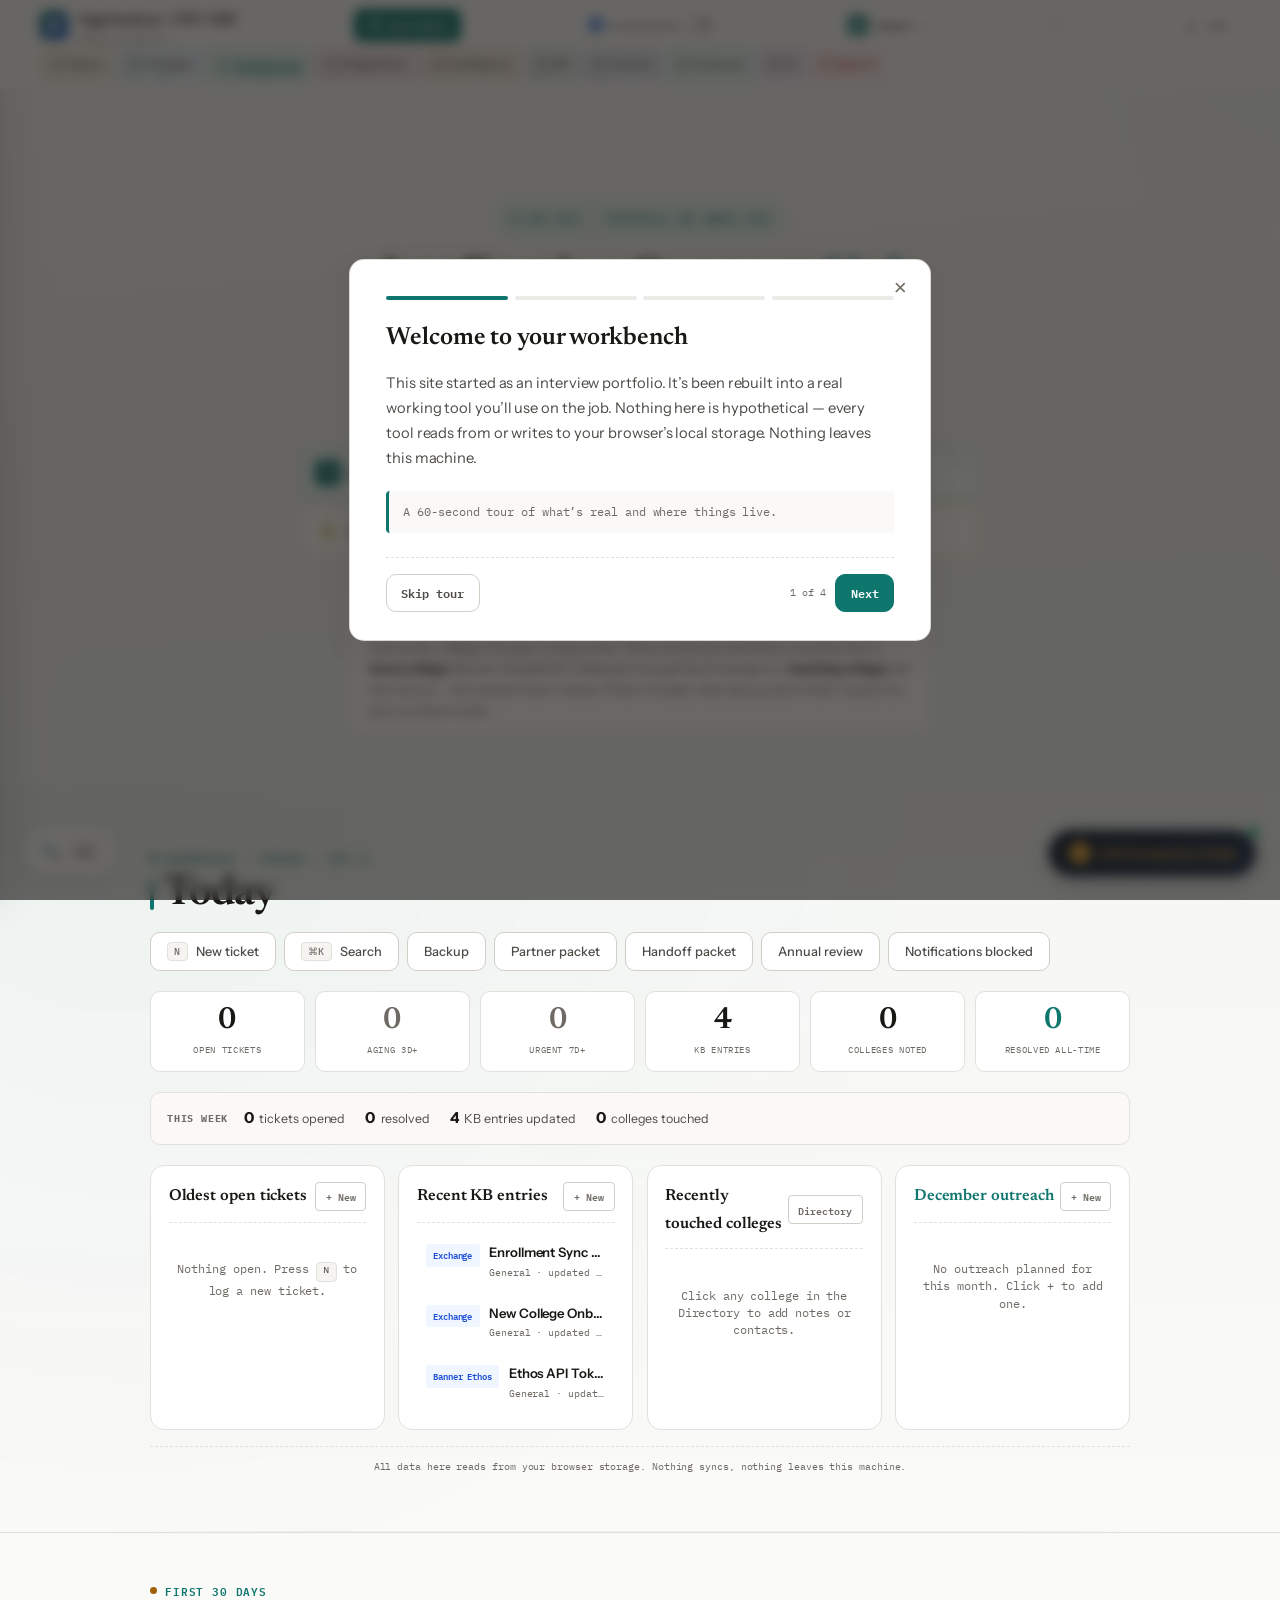
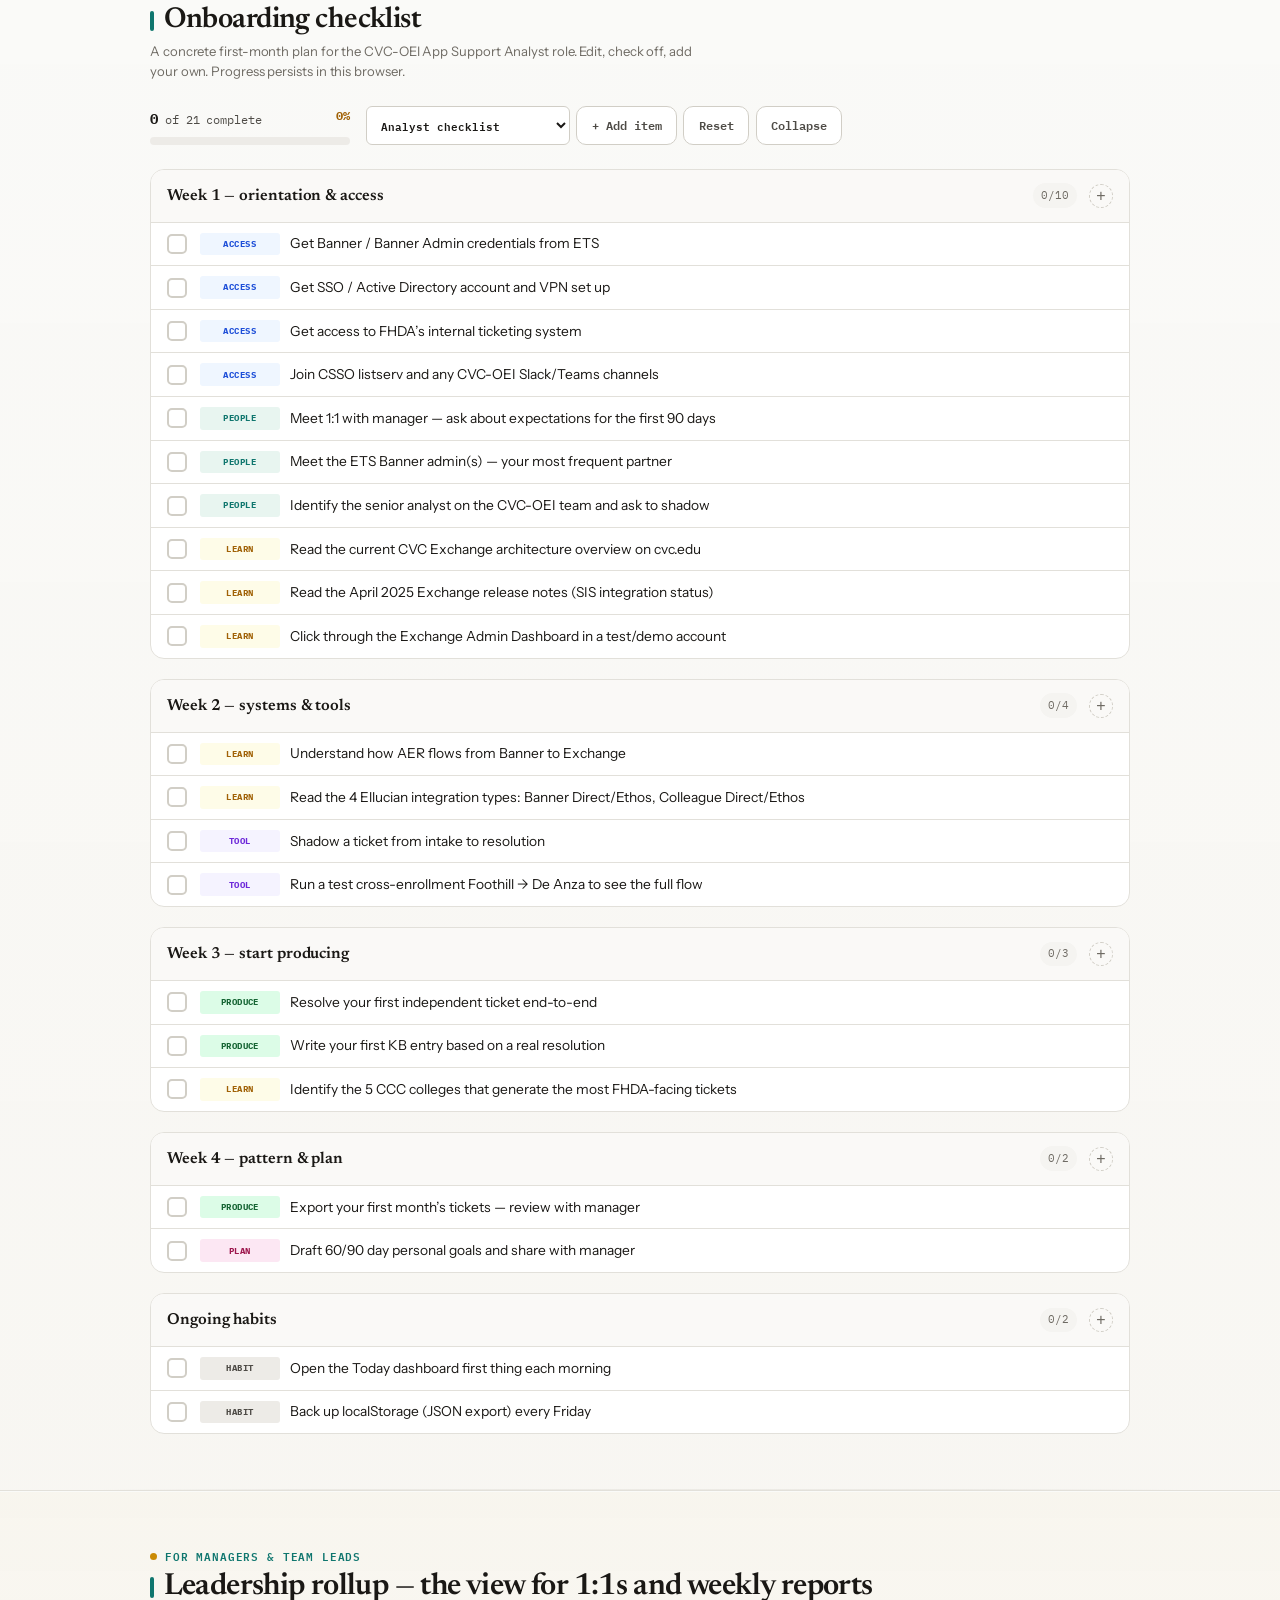
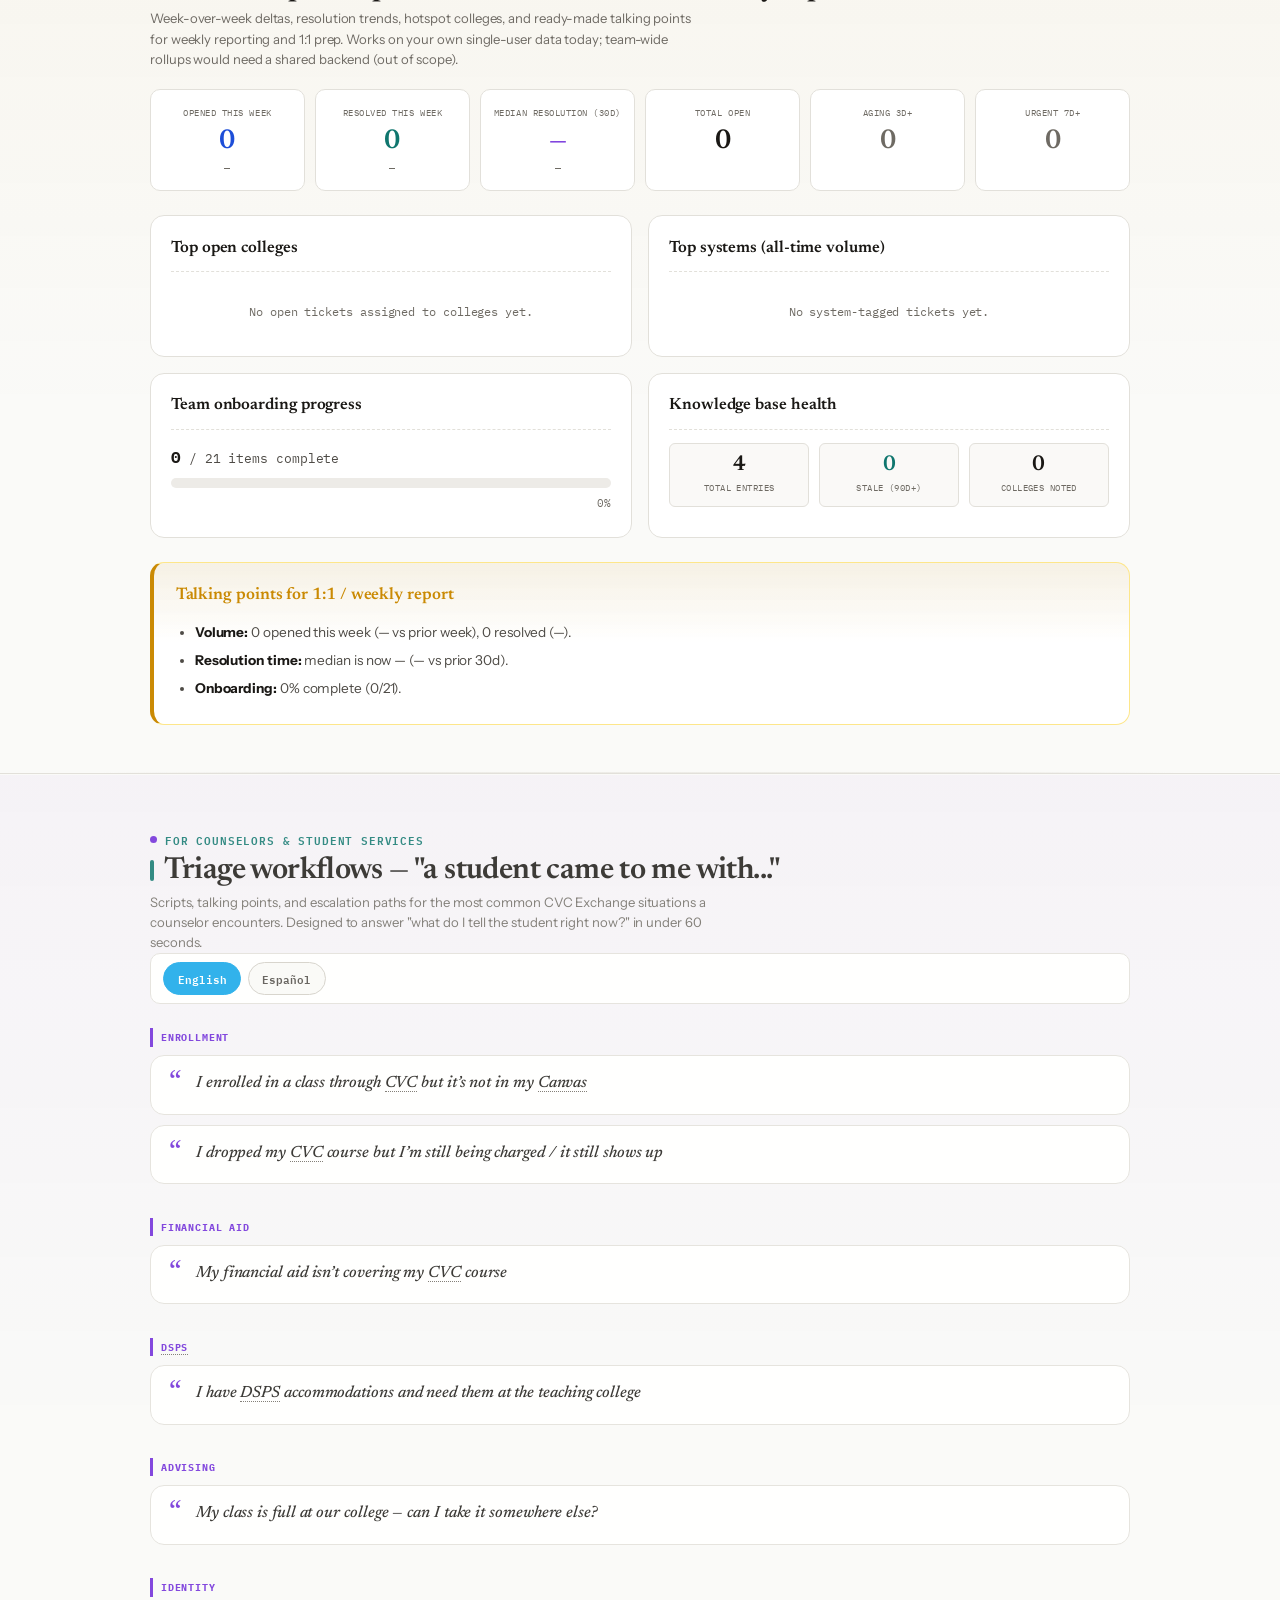
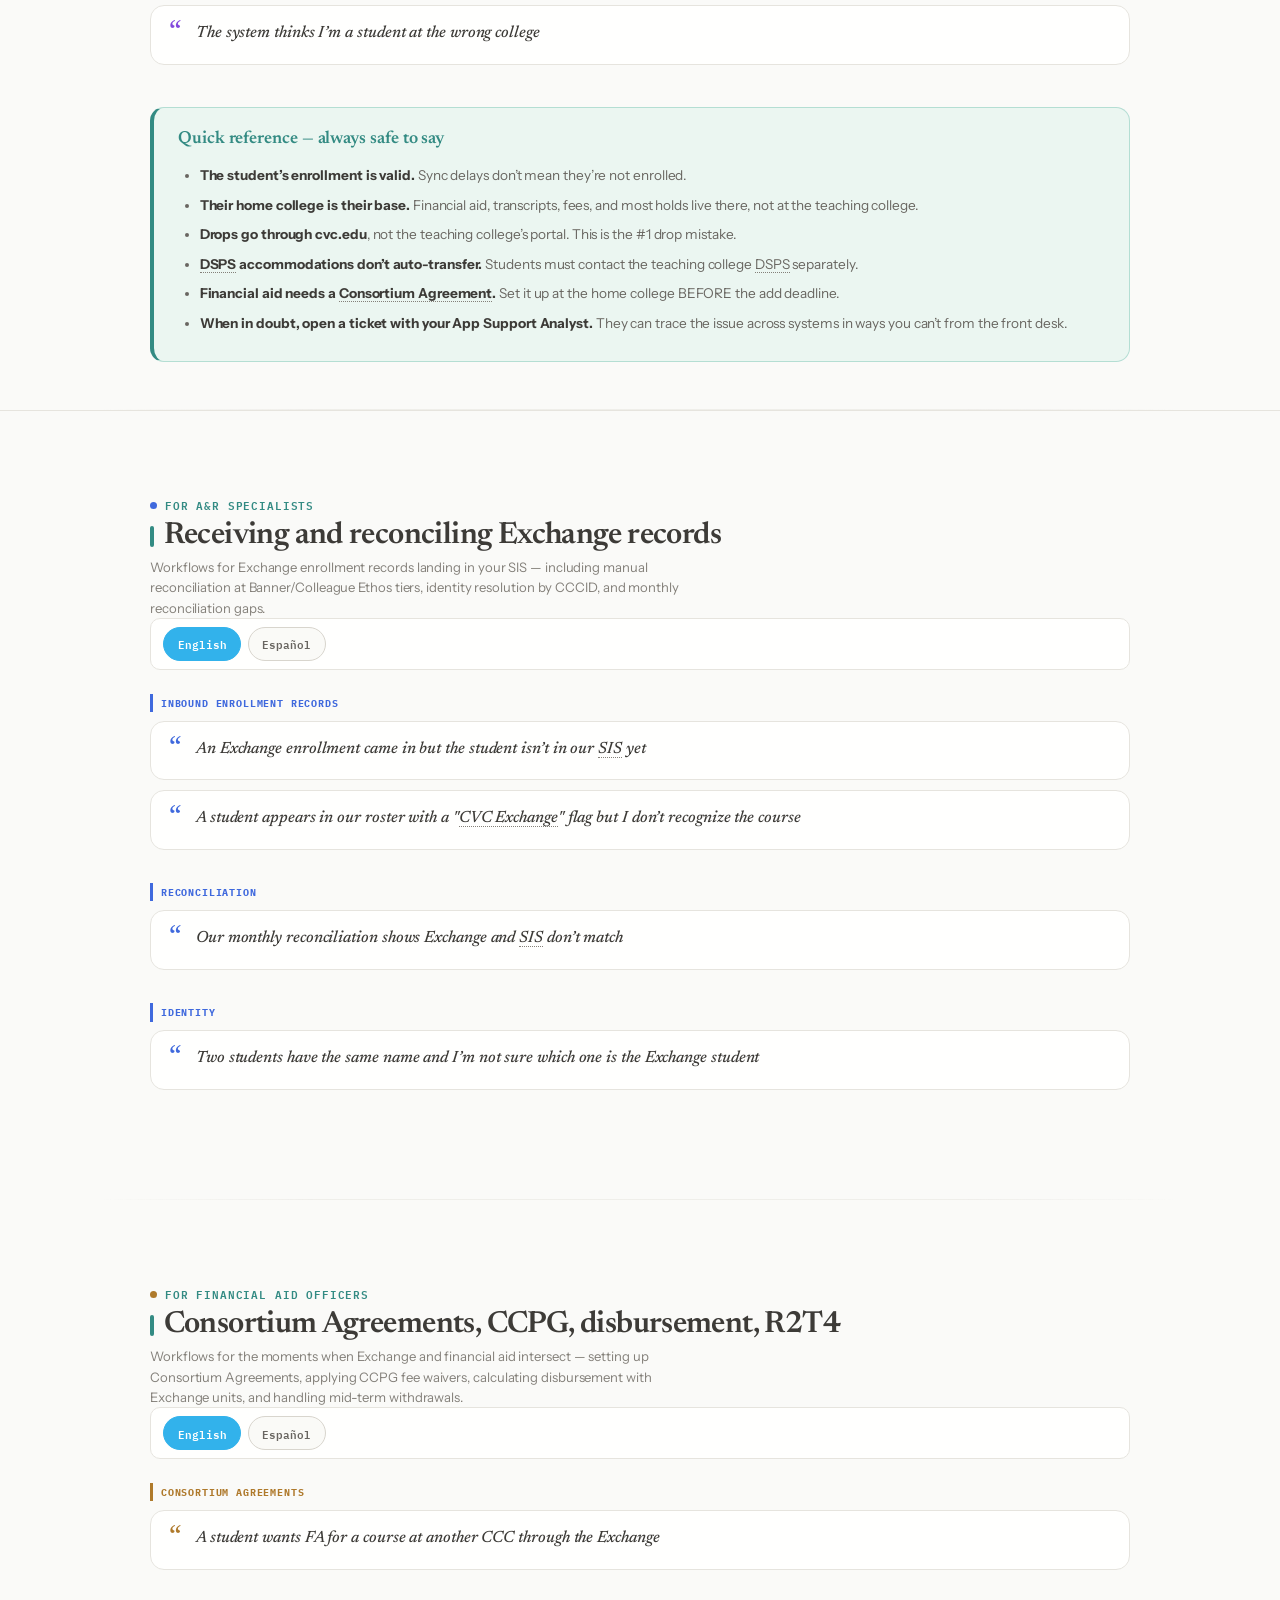
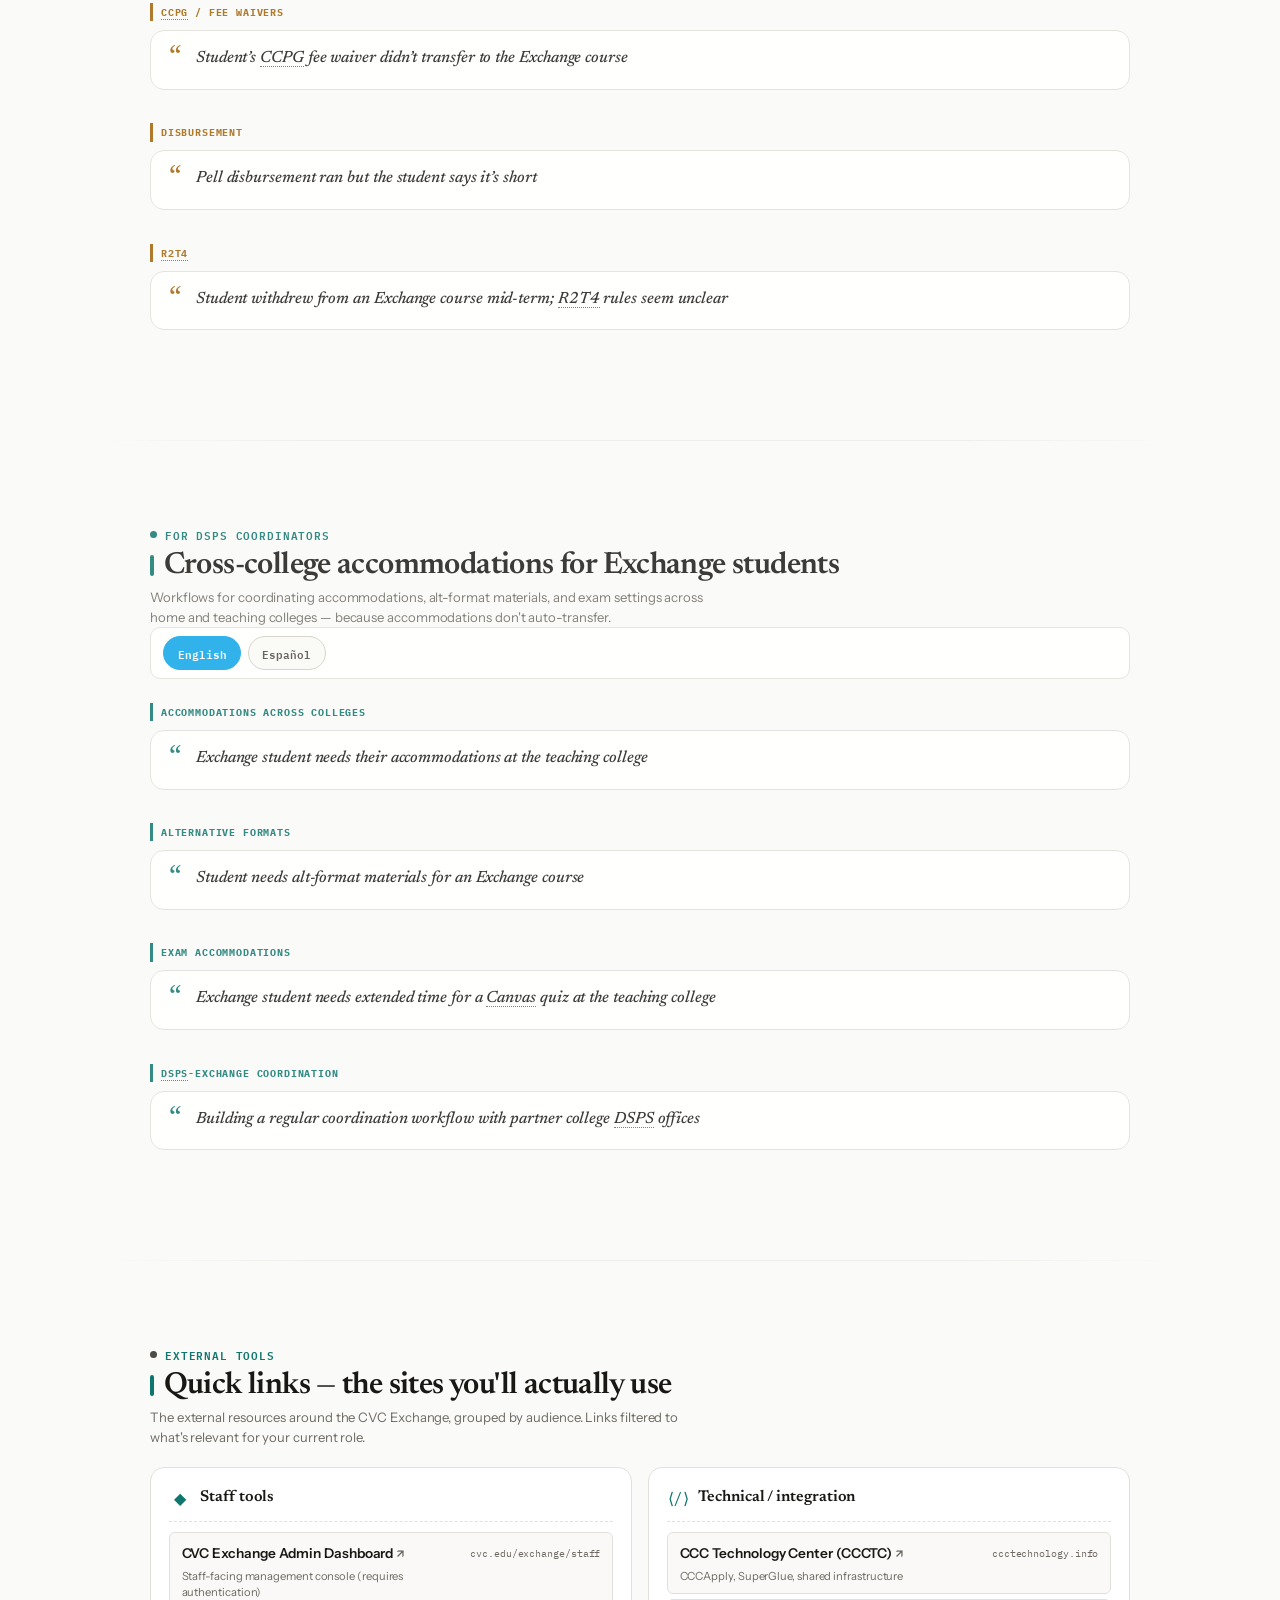
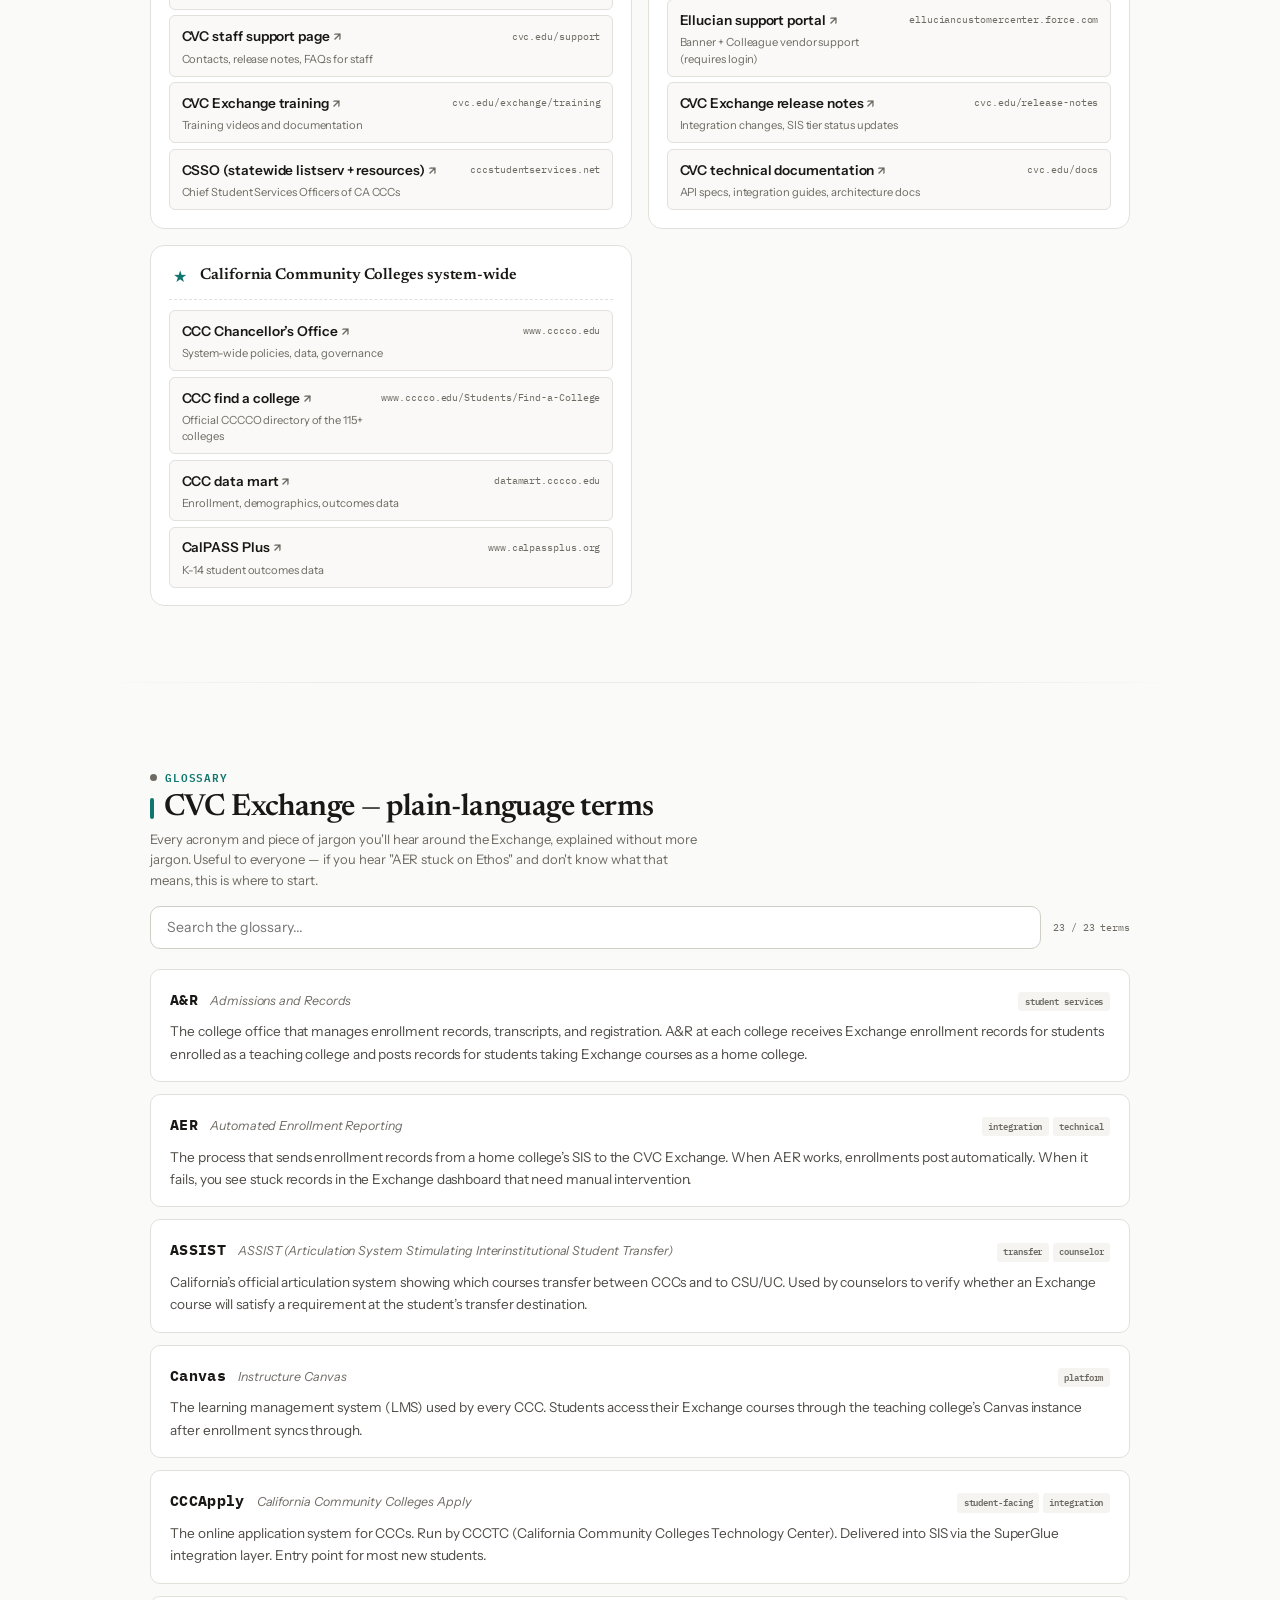
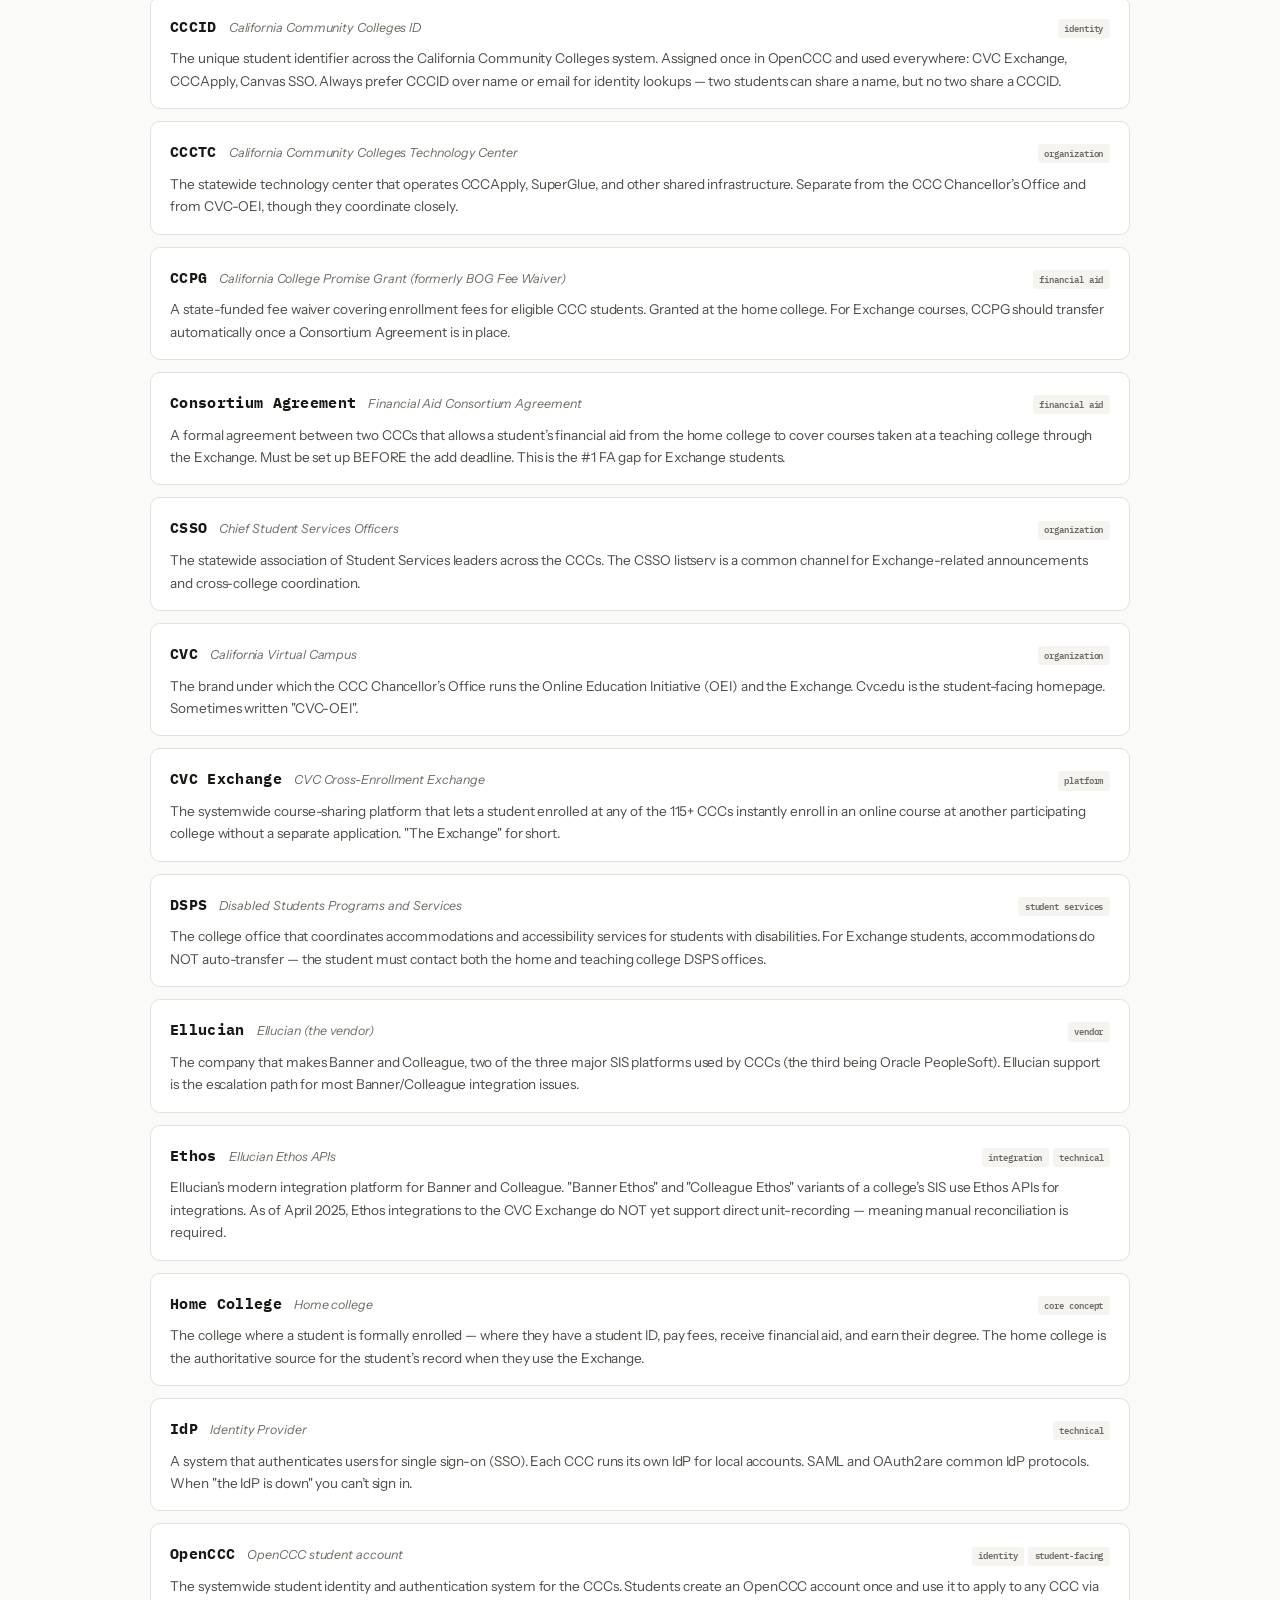
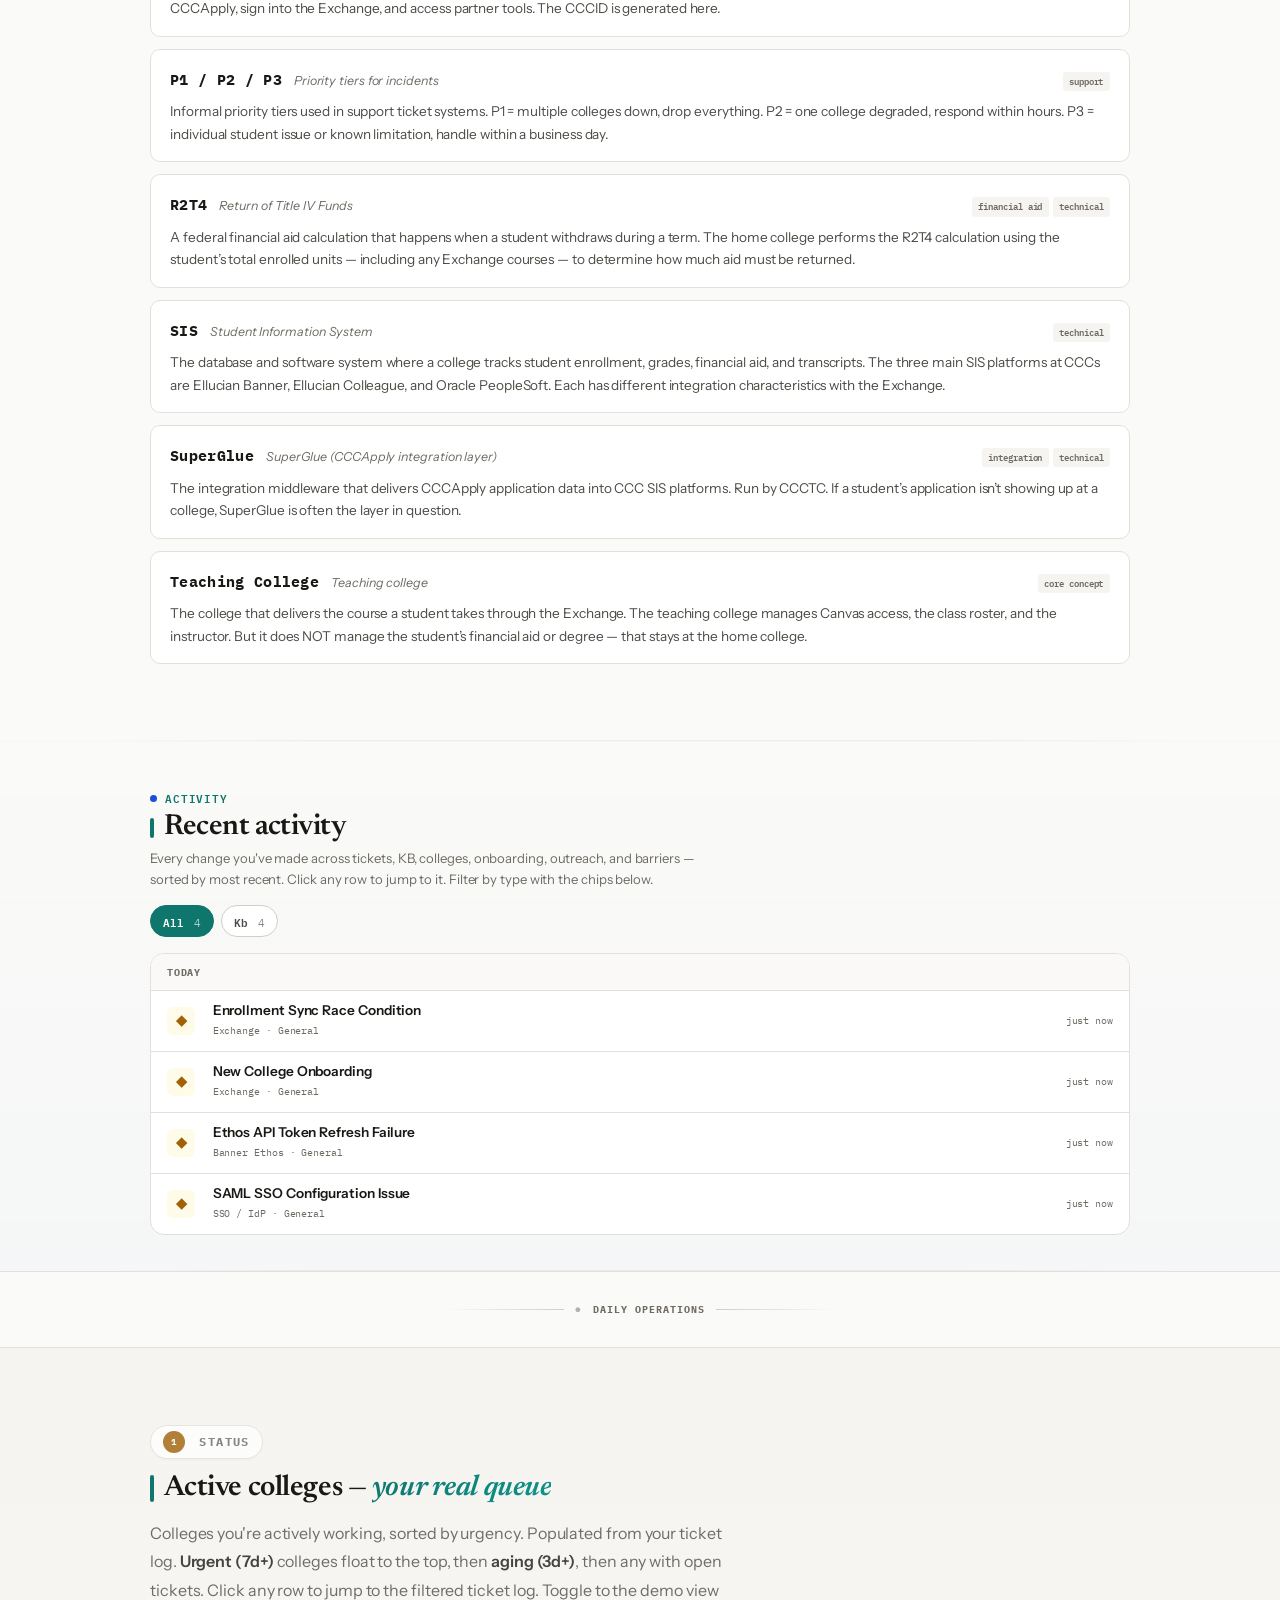
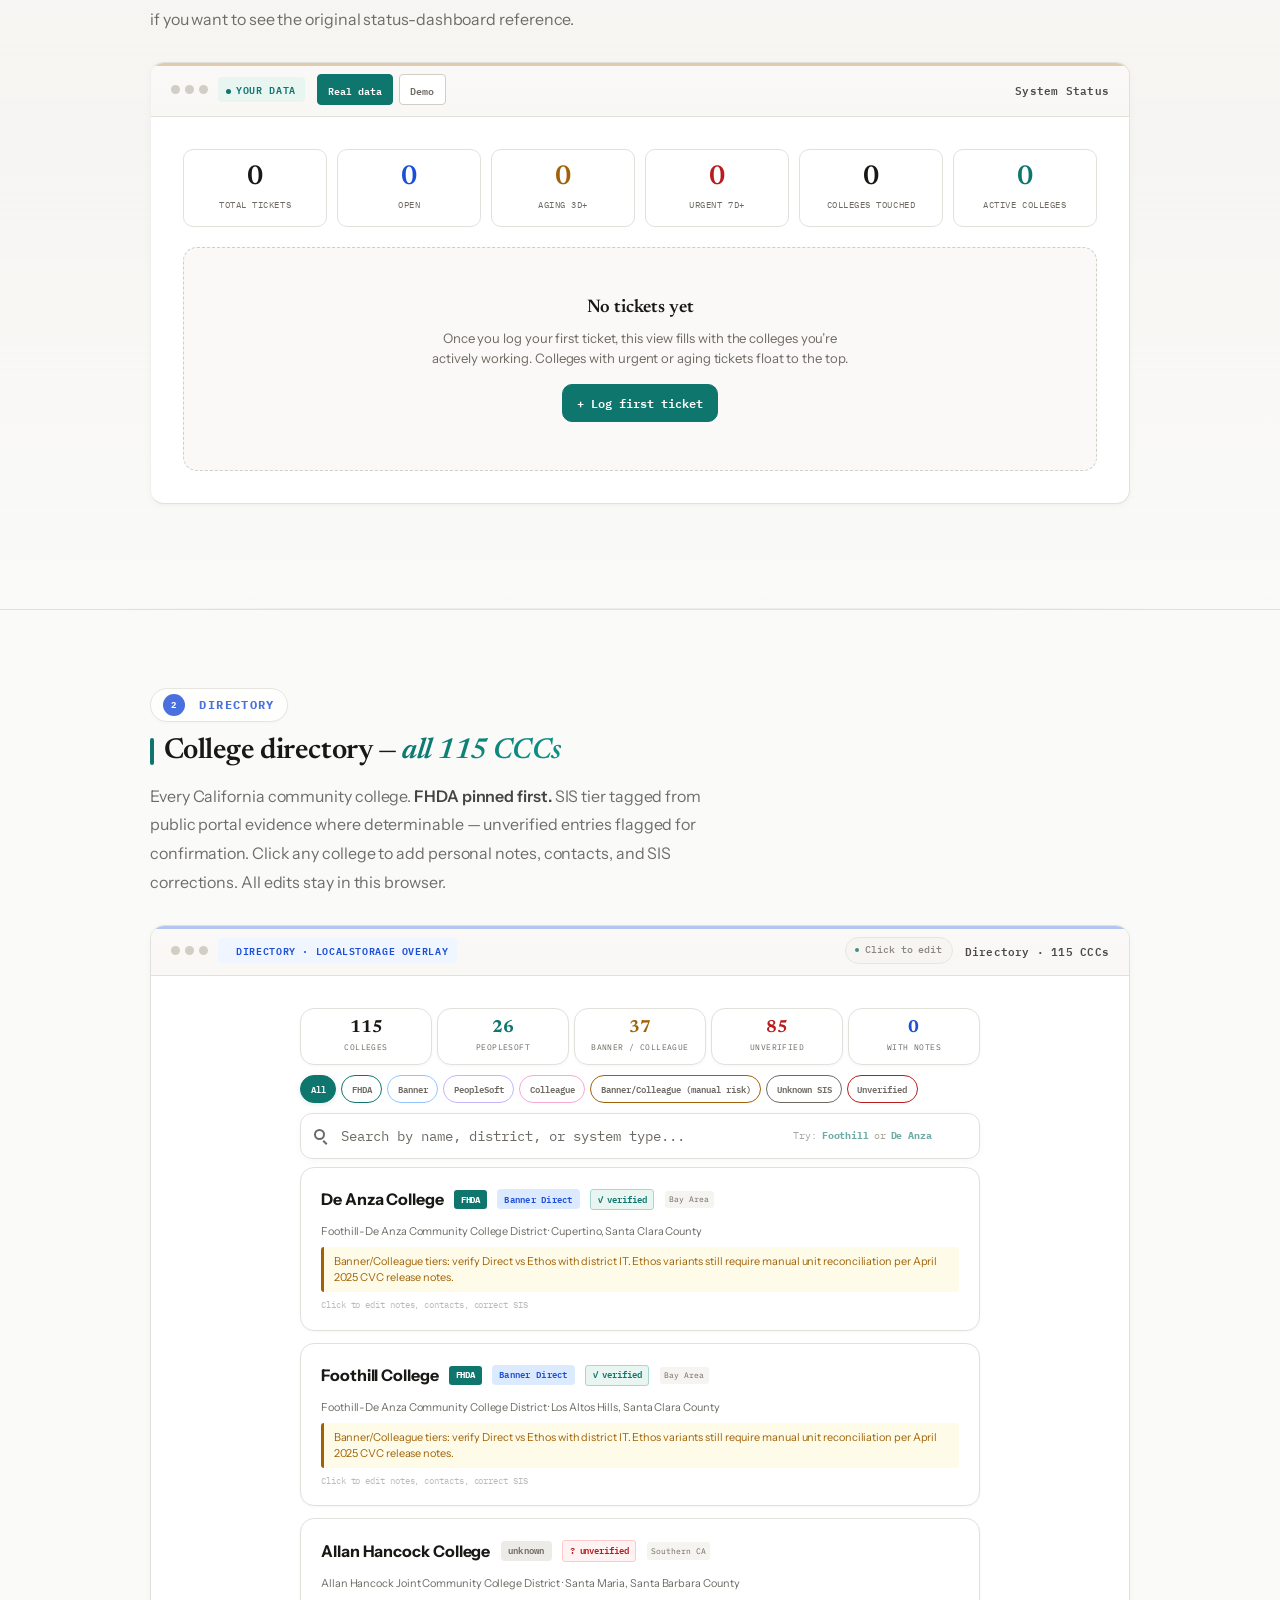
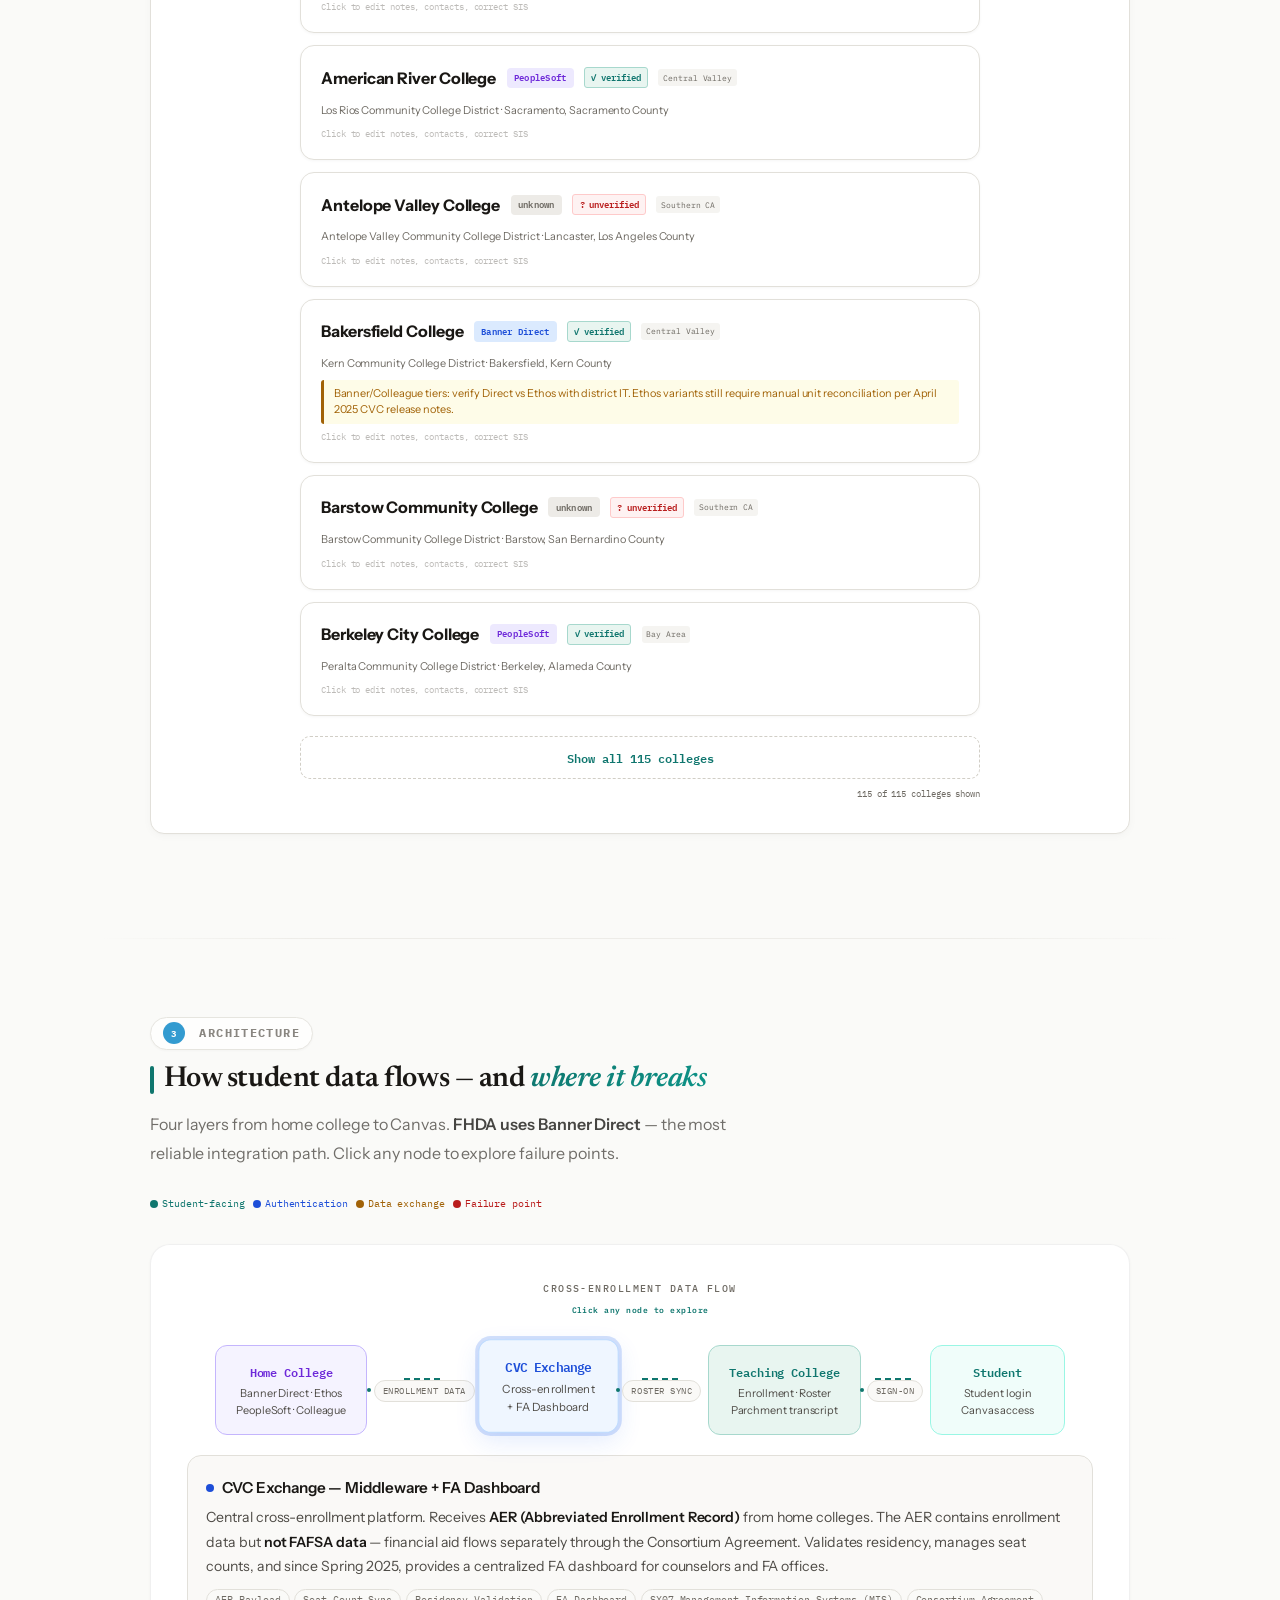
==== commit cf5dcd1f: "Clarify mission, accessible landmarks, and non-blocking fonts + print CSS The footer now tells visit" ====
--- a/index.html
+++ b/index.html
@@ -32,6 +32,9 @@
   } catch (e) {}
 })();
 </script>
+<!-- Open a TCP+TLS connection to Google's font CDNs before the CSS request lands. -->
+<link rel="preconnect" href="https://fonts.googleapis.com">
+<link rel="preconnect" href="https://fonts.gstatic.com" crossorigin>
 <link href="https://fonts.googleapis.com/css2?family=Newsreader:ital,opsz,wght@0,6..72,400;0,6..72,500;0,6..72,600;1,6..72,400;1,6..72,500&family=Instrument+Sans:wght@400;500;600;700&family=IBM+Plex+Mono:wght@400;500;600&display=swap" rel="stylesheet">
 
 <!-- Stylesheets -->
@@ -43,7 +46,8 @@
 <link rel="stylesheet" href="css/animations.css">
 <link rel="stylesheet" href="css/modes.css">
 <link rel="stylesheet" href="css/responsive.css">
-<link rel="stylesheet" href="css/print.css">
+<!-- print.css downloads non-blocking and only applies when printing. -->
+<link rel="stylesheet" href="css/print.css" media="print">
 
 <style>
 /* ── Hub Dashboard Overrides ── */
@@ -234,7 +238,7 @@
   border-top: 1px solid var(--border);
 }
 .hub-footer-inner {
-  max-width: 700px;
+  max-width: 820px;
   margin: 0 auto;
   text-align: center;
 }
@@ -248,15 +252,49 @@
 .hub-footer-team {
   font-size: var(--fs-sm);
   color: var(--text-2);
-  margin-bottom: 1.5rem;
+  margin-bottom: 1.25rem;
   line-height: 1.7;
+}
+.hub-footer-about {
+  max-width: 680px;
+  margin: 0 auto 2rem;
+  text-align: left;
+  font-size: var(--fs-sm);
+  color: var(--text-2);
+  line-height: 1.7;
+}
+.hub-footer-about p {
+  margin: 0 0 .85rem;
+}
+.hub-footer-about p:last-child { margin-bottom: 0; }
+.hub-footer-about strong { color: var(--text); }
+.hub-footer-boundary {
+  padding: .75rem .9rem;
+  background: var(--surface);
+  border: 1px solid var(--border);
+  border-left: 3px solid var(--primary);
+  border-radius: 6px;
+  font-size: .72rem;
+  color: var(--text-3);
+}
+.hub-footer-boundary strong { color: var(--primary); }
+.hub-footer-boundary code {
+  font-family: var(--mono);
+  font-size: .68rem;
+  padding: 1px 5px;
+  background: var(--bg-2);
+  border-radius: 4px;
+  color: var(--text-2);
 }
 .hub-footer-cols {
   display: grid;
-  grid-template-columns: 1fr 1fr;
+  grid-template-columns: repeat(3, 1fr);
   gap: 1.5rem;
   text-align: left;
   margin-bottom: 1.5rem;
+}
+@media (max-width: 720px) {
+  .hub-footer-cols { grid-template-columns: 1fr 1fr; }
 }
 @media (max-width: 500px) {
   .hub-footer-cols { grid-template-columns: 1fr; }
@@ -373,7 +411,7 @@
   </div>
 </header>
 
-<main id="main-content">
+<main id="main-content" role="main" tabindex="-1">
 
 <!-- ═══ TODAY DASHBOARD ═══ -->
 <section class="sec sec-today fu" id="today" role="region" aria-label="Today dashboard">
@@ -1284,6 +1322,12 @@
     <div class="hub-footer-inner">
       <div class="hub-footer-brand">AppAnalyst &middot; CVC-OEI Support Hub</div>
       <div class="hub-footer-team">Application Support &middot; Foothill&ndash;De Anza Community College District</div>
+
+      <div class="hub-footer-about">
+        <p>A working instrument built and maintained by <strong>Henry Fan</strong>, Application Support Analyst on the CVC-OEI team at Foothill&ndash;De Anza CCD, with mentorship from <strong>Jeff Anderson</strong>. This is an operational tool first and a public portfolio second &mdash; the Ticket Log, College Directory, and Runbook are the same ones used day-to-day during incident triage.</p>
+        <p class="hub-footer-boundary"><strong>Data boundary.</strong> Your tickets, college notes, and KB entries live in this browser's <code>localStorage</code> and never leave the device. The reference sections (System Status, Intelligence, AI Vision, Barriers) use illustrative data from public CVC documentation &mdash; no real student records. Export JSON backups regularly; clearing browser data erases local state.</p>
+      </div>
+
       <div class="hub-footer-cols">
         <div class="hub-footer-col">
           <div class="hub-footer-col-label">External Tools</div>
@@ -1299,9 +1343,18 @@
           <a href="#" onclick="event.preventDefault();toggleCvcGuide()">CVC Companion Guide</a>
           <a href="#" onclick="event.preventDefault();document.getElementById('kbOverlay').classList.add('kb-show')">Keyboard Shortcuts (?)</a>
         </div>
-      </div>
+        <div class="hub-footer-col">
+          <div class="hub-footer-col-label">Source &amp; Repo</div>
+          <a href="https://github.com/fansofhenry/AppAnalyst" target="_blank" rel="noopener">GitHub Repository</a>
+          <a href="https://github.com/fansofhenry/AppAnalyst/blob/main/README.md" target="_blank" rel="noopener">README &amp; Architecture</a>
+          <a href="https://fansofhenry.github.io/research-lab/" target="_blank" rel="noopener">Research Lab</a>
+          <a href="https://fansofhenry.github.io/" target="_blank" rel="noopener">fansofhenry.github.io</a>
+        </div>
+      </div>
+
       <div class="hub-footer-meta">
-        All data is simulated &mdash; no real student records. Built with publicly available CVC documentation, the live CVC Exchange course search, and Wheelhouse Center enrollment data.<br>Press <strong>?</strong> for keyboard shortcuts &middot; <strong>Z</strong> for zoom mode &middot; <strong>A</strong> for high-contrast accessibility mode
+        Seeded from publicly available CVC documentation, the live CVC Exchange course search, and Wheelhouse Center enrollment research (Oct 2025). SIS tier tags are <em>unverified</em> where public portal evidence is ambiguous &mdash; confirm with district IT before relying on them for escalation decisions.<br>
+        Press <strong>?</strong> for keyboard shortcuts &middot; <strong>Z</strong> for zoom &middot; <strong>A</strong> for high-contrast mode
       </div>
     </div>
   </div>
@@ -1576,6 +1629,7 @@
 <script src="js/data/ai-vision.js"></script>
 
 <!-- Core -->
+<script src="js/storage.js"></script>
 <script src="js/app.js"></script>
 <script src="js/journey.js"></script>
 <script src="js/fhda.js"></script>
--- a/css/tokens.css
+++ b/css/tokens.css
@@ -103,11 +103,12 @@
   --bg-3: #292524;
   --surface: #1C1917;
   --surface-2: #231F1C;
-  --border: #2C2724;
-  --border-2: #3A3531;
+  --border: #3A3531;
+  --border-2: #4A4540;
   --text: #F5F4F1;
-  --text-2: #C8C5BF;
-  --text-3: #8A867F;
+  --text-2: #D6D3CC;
+  /* --text-3 raised from #8A867F (3.2:1) to #B3AFA6 (~6.5:1) for WCAG AA body */
+  --text-3: #B3AFA6;
 
   --primary: #34D399;
   --primary-light: rgba(52, 211, 153, .1);
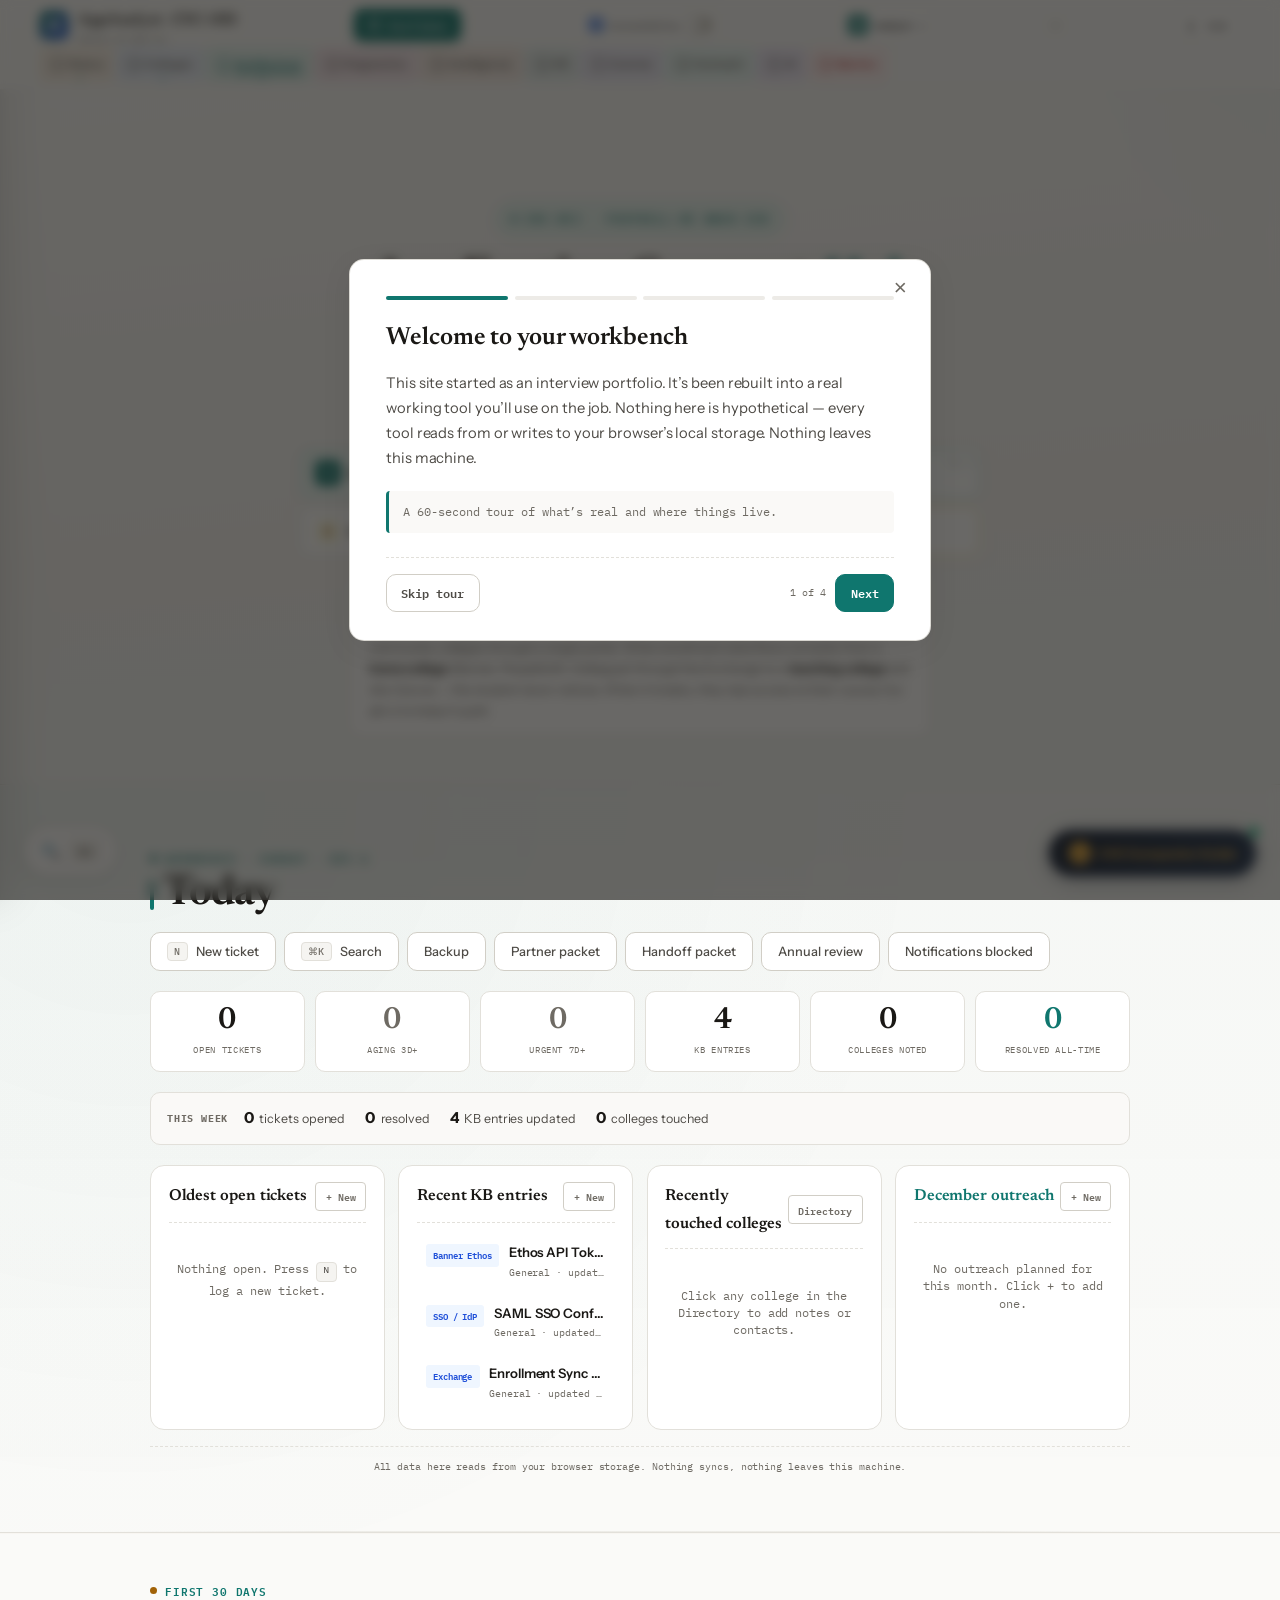
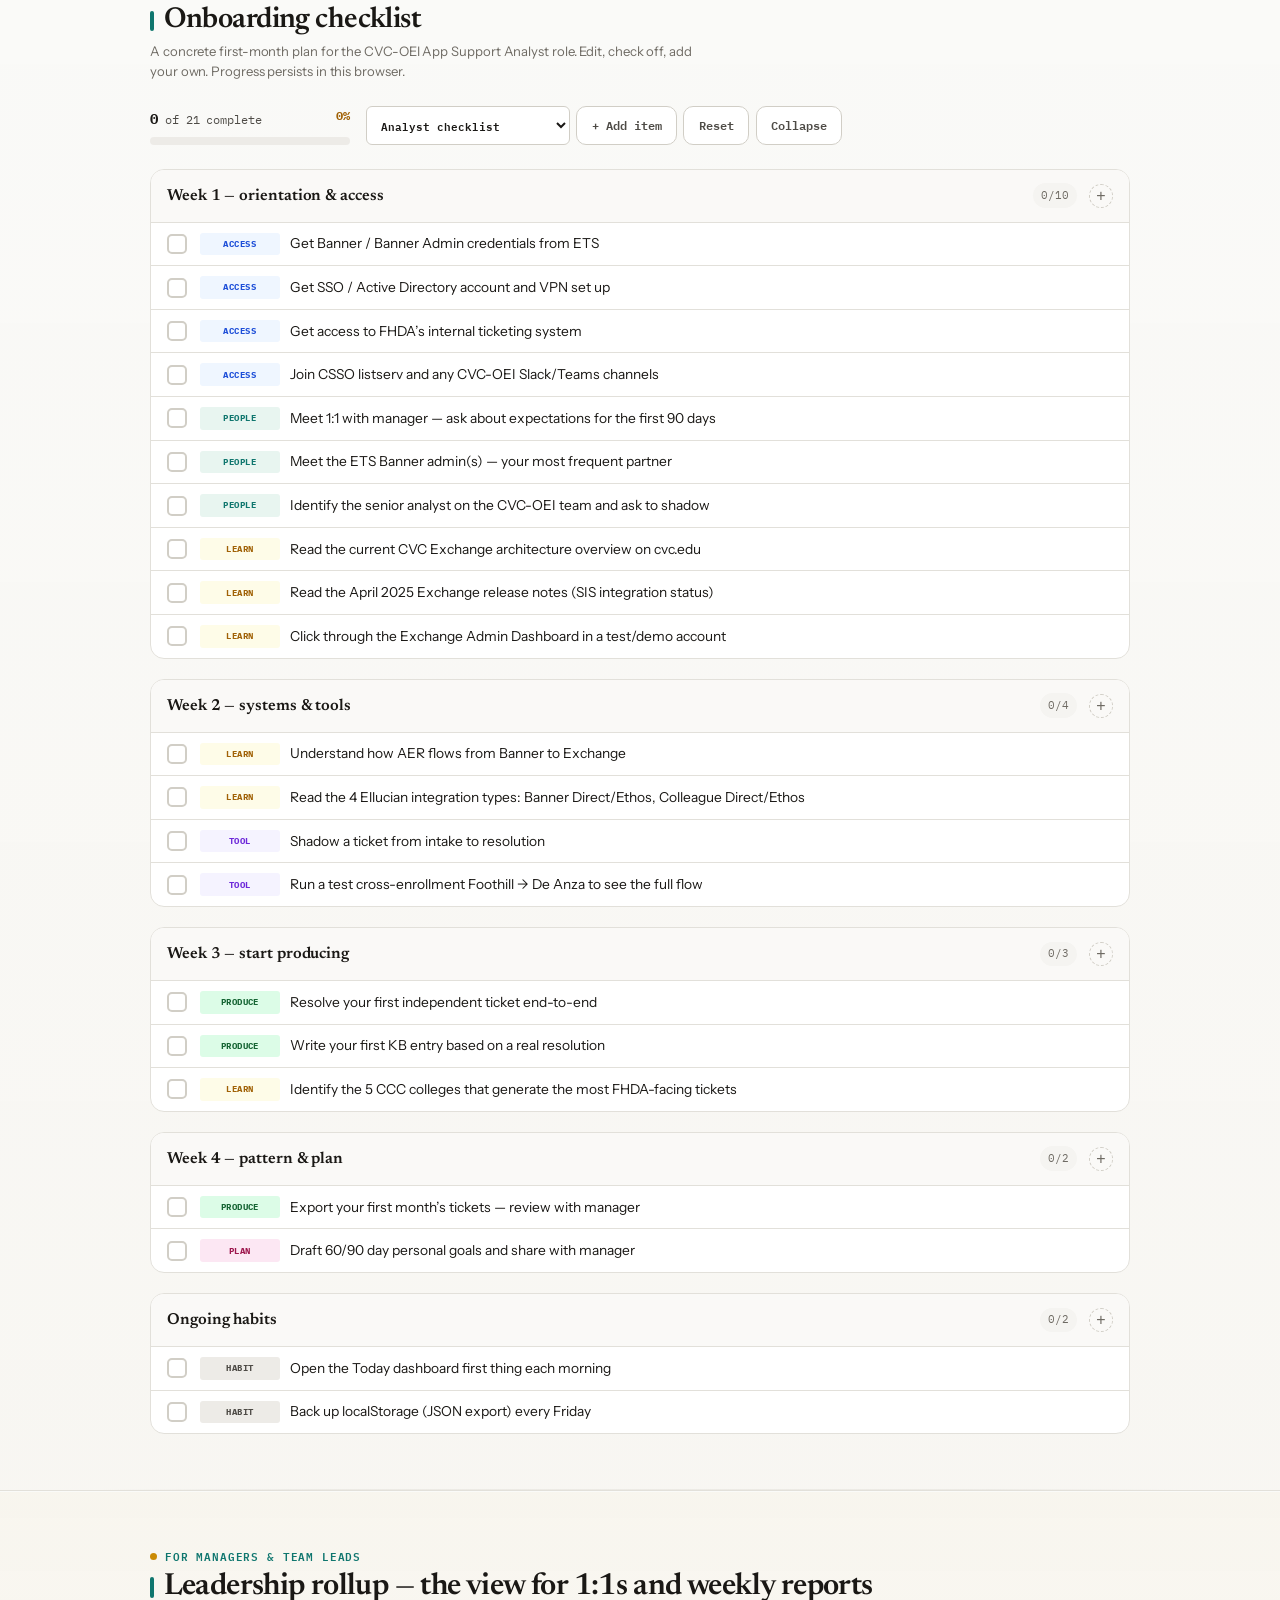
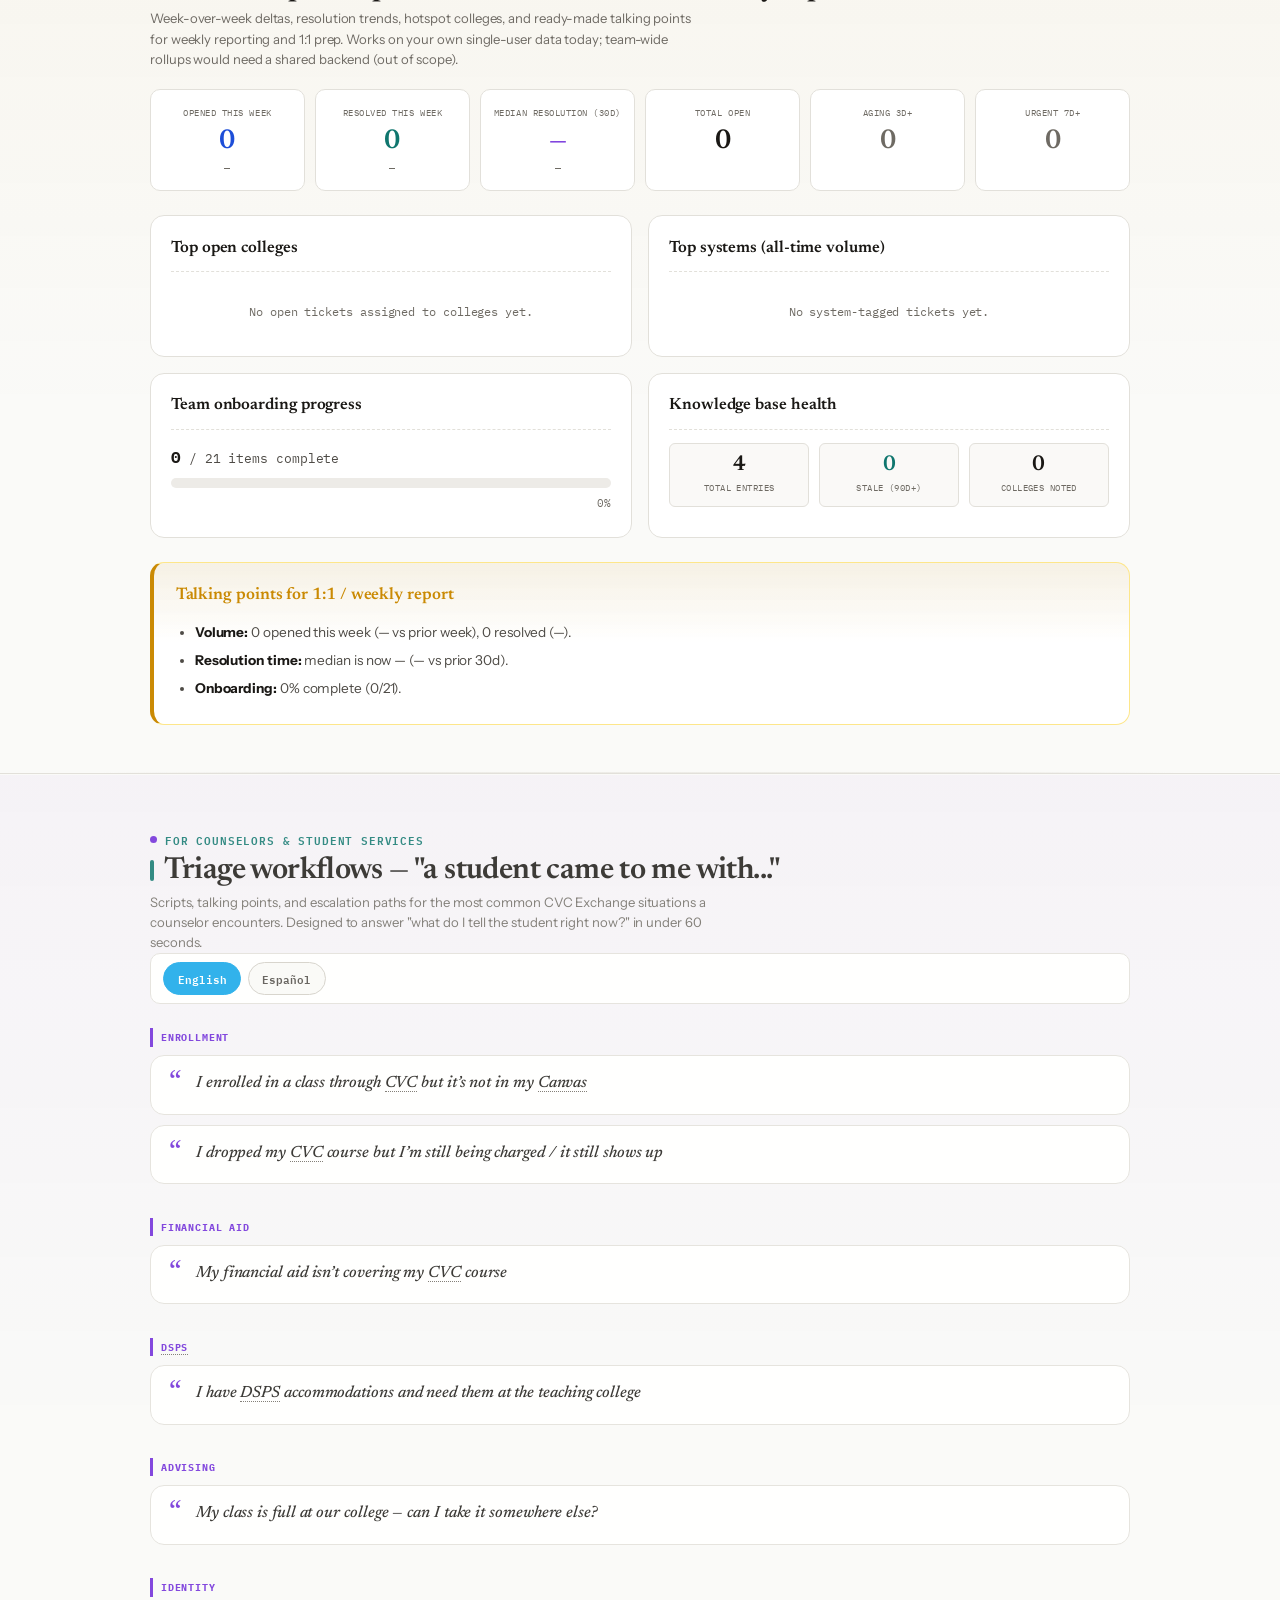
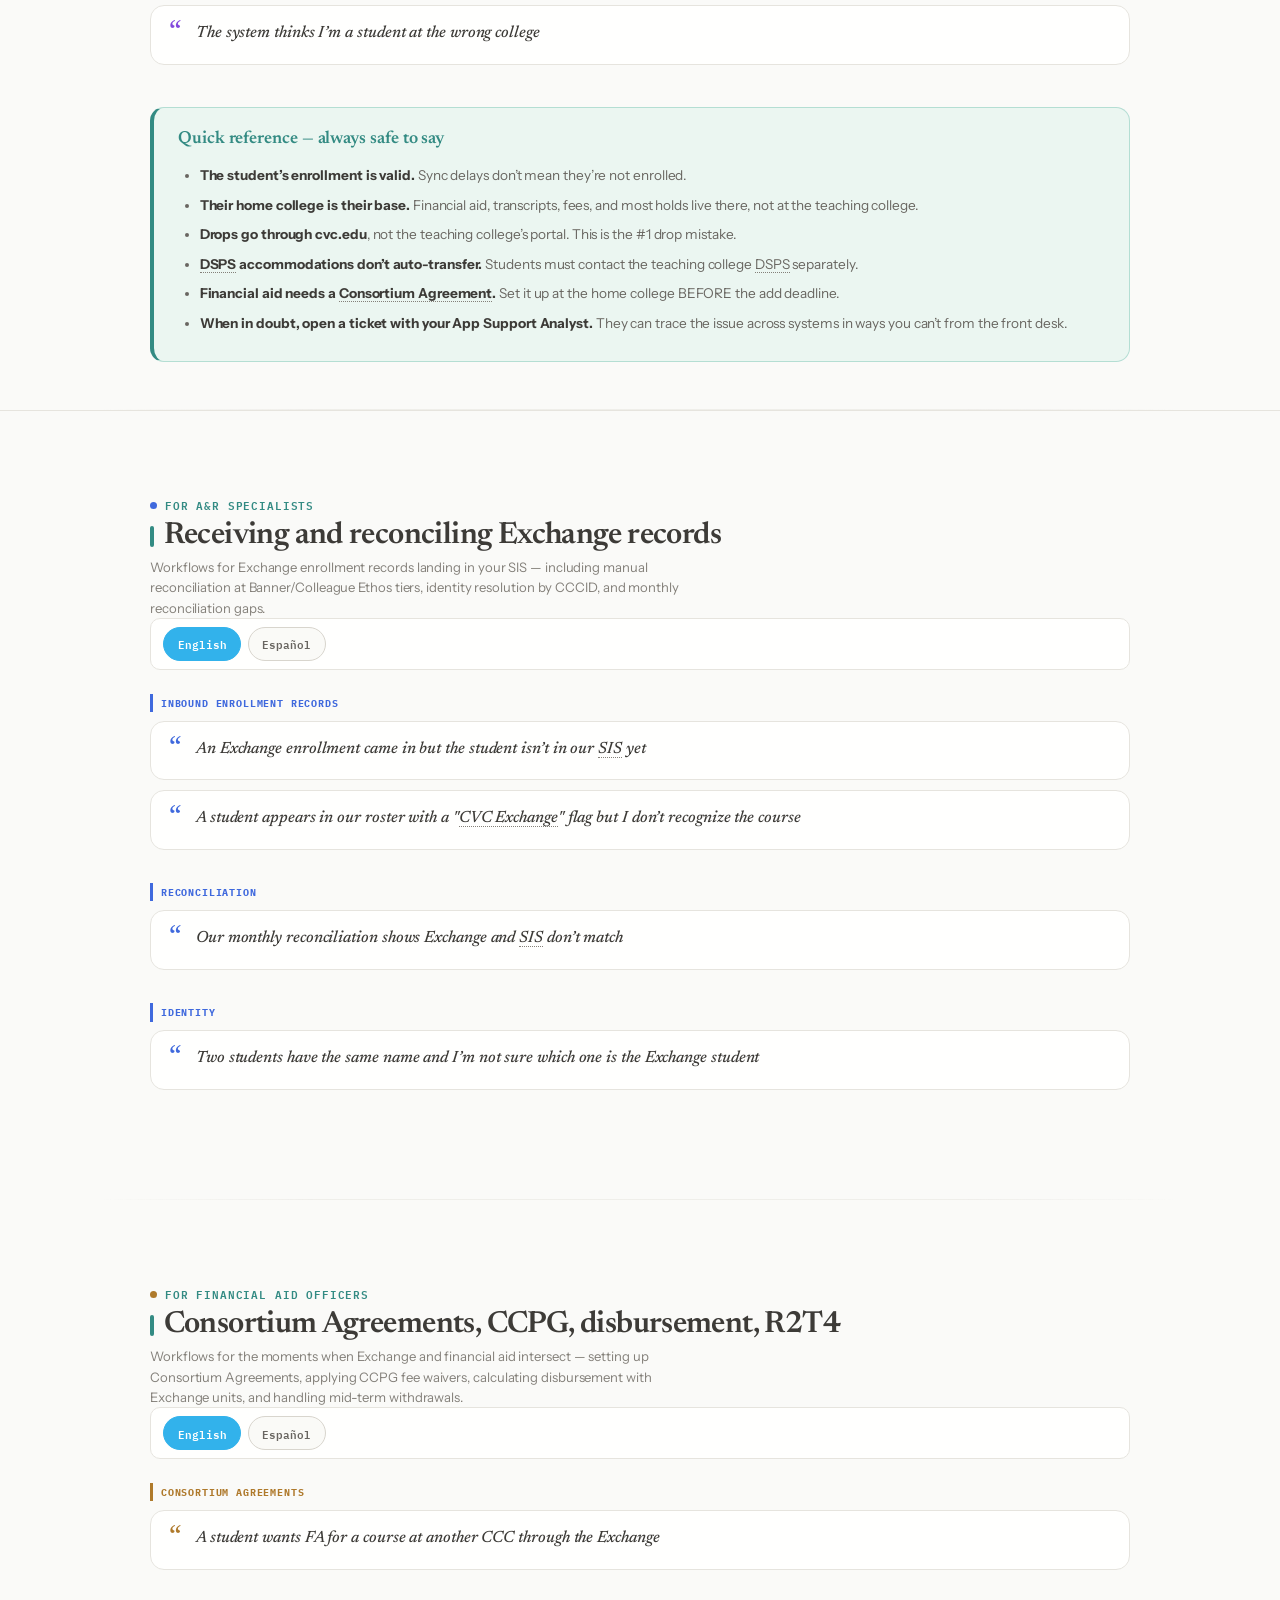
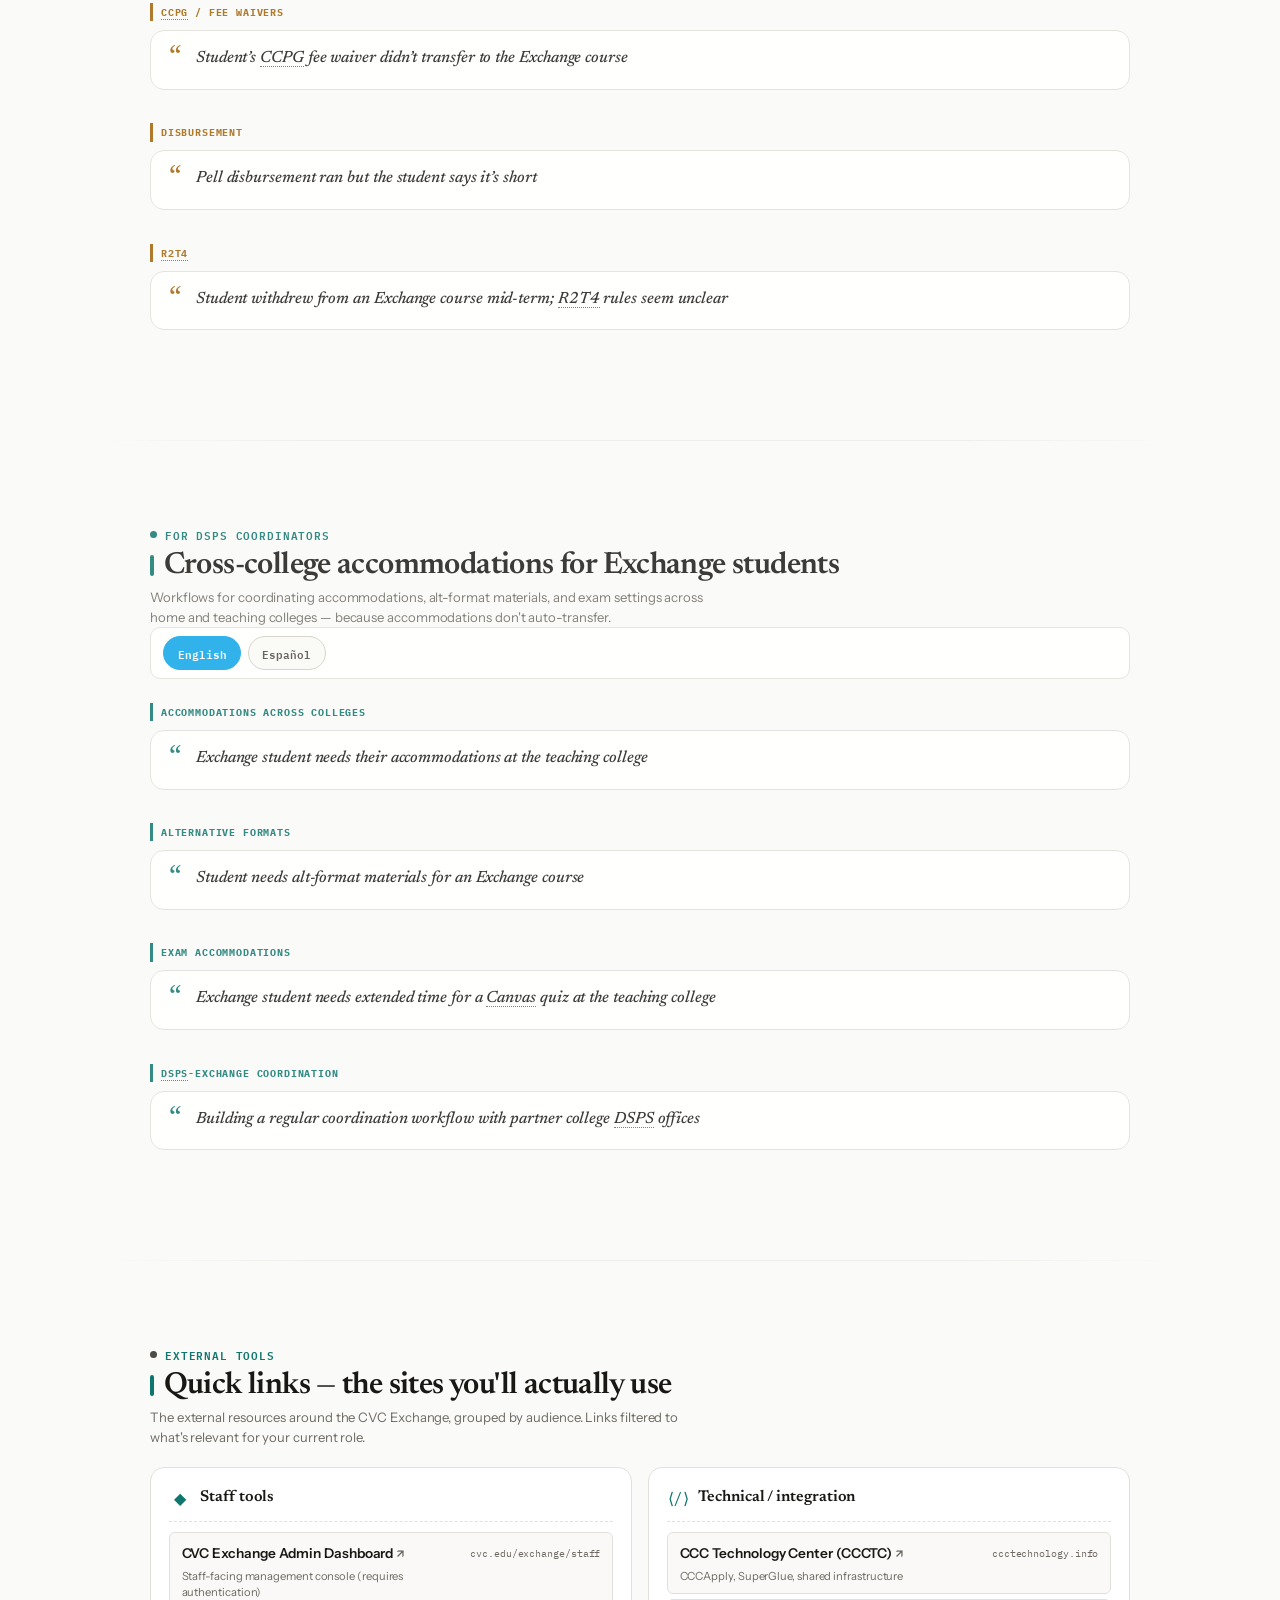
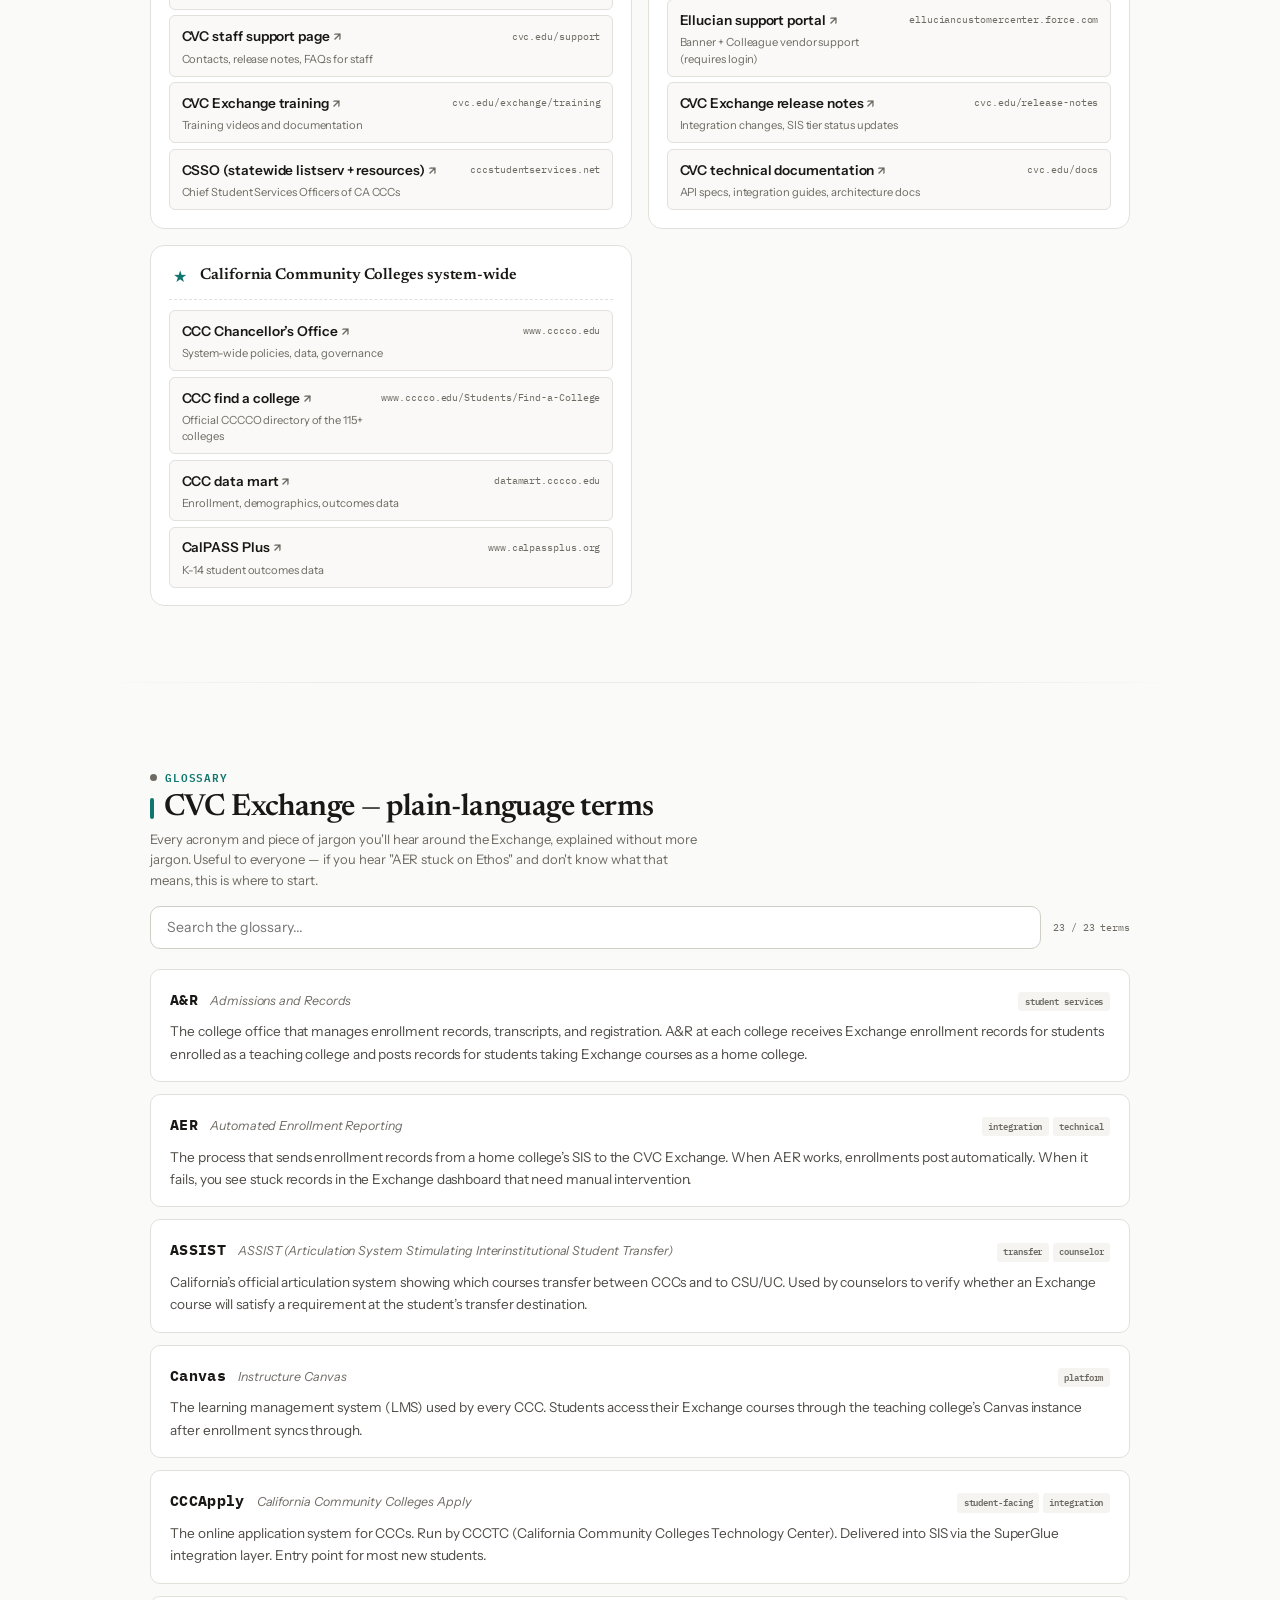
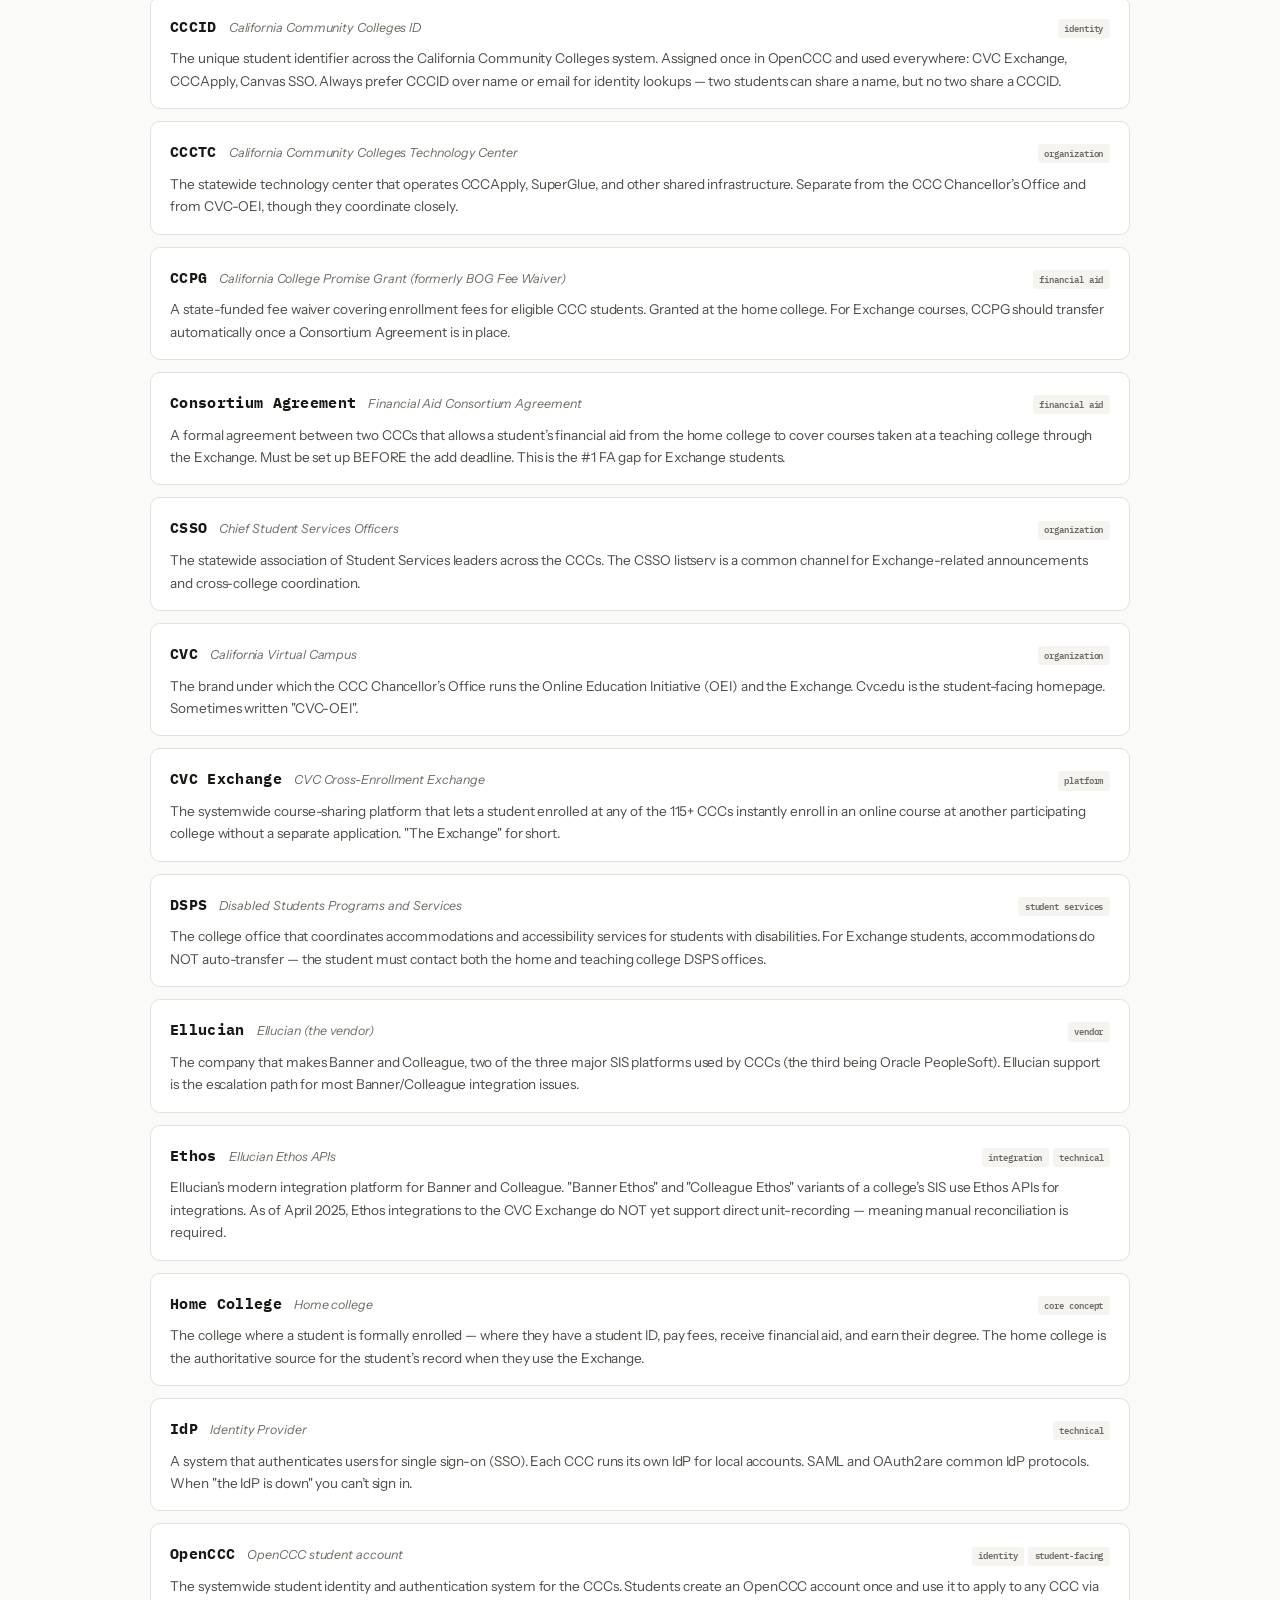
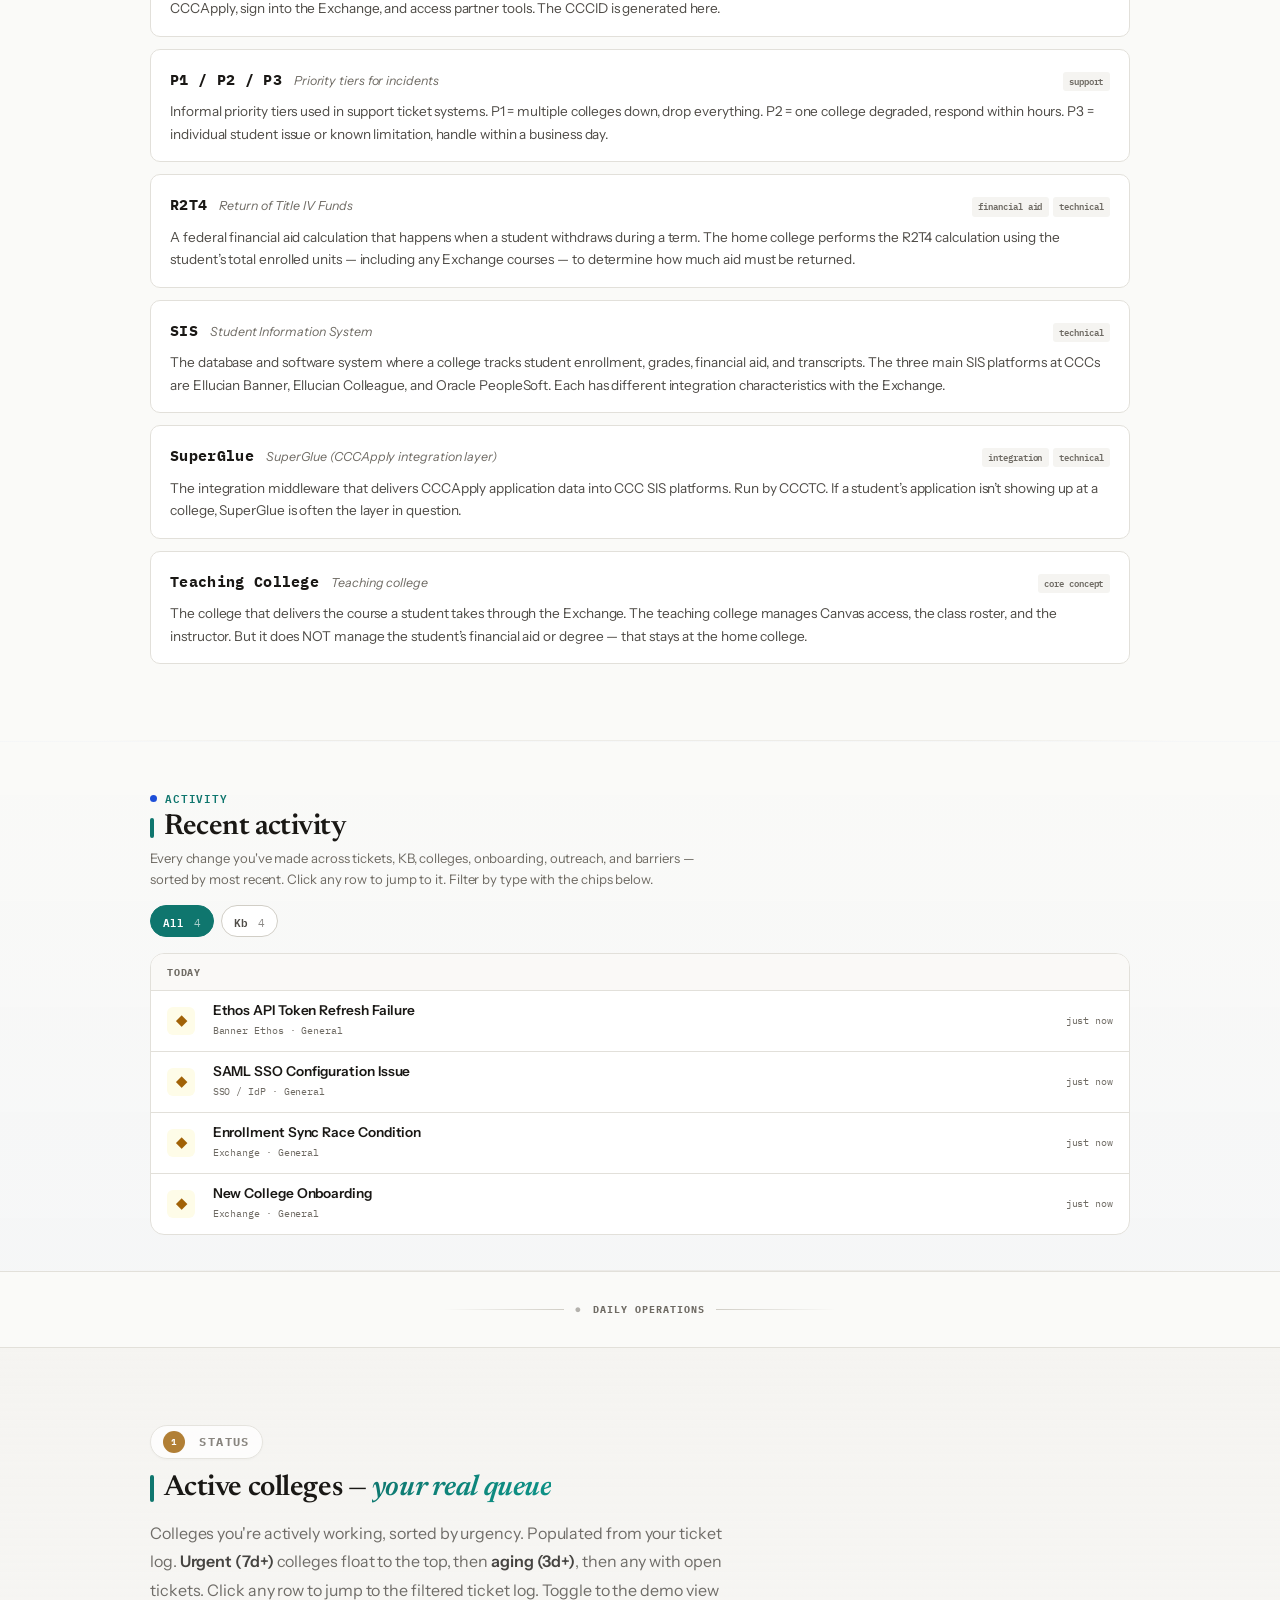
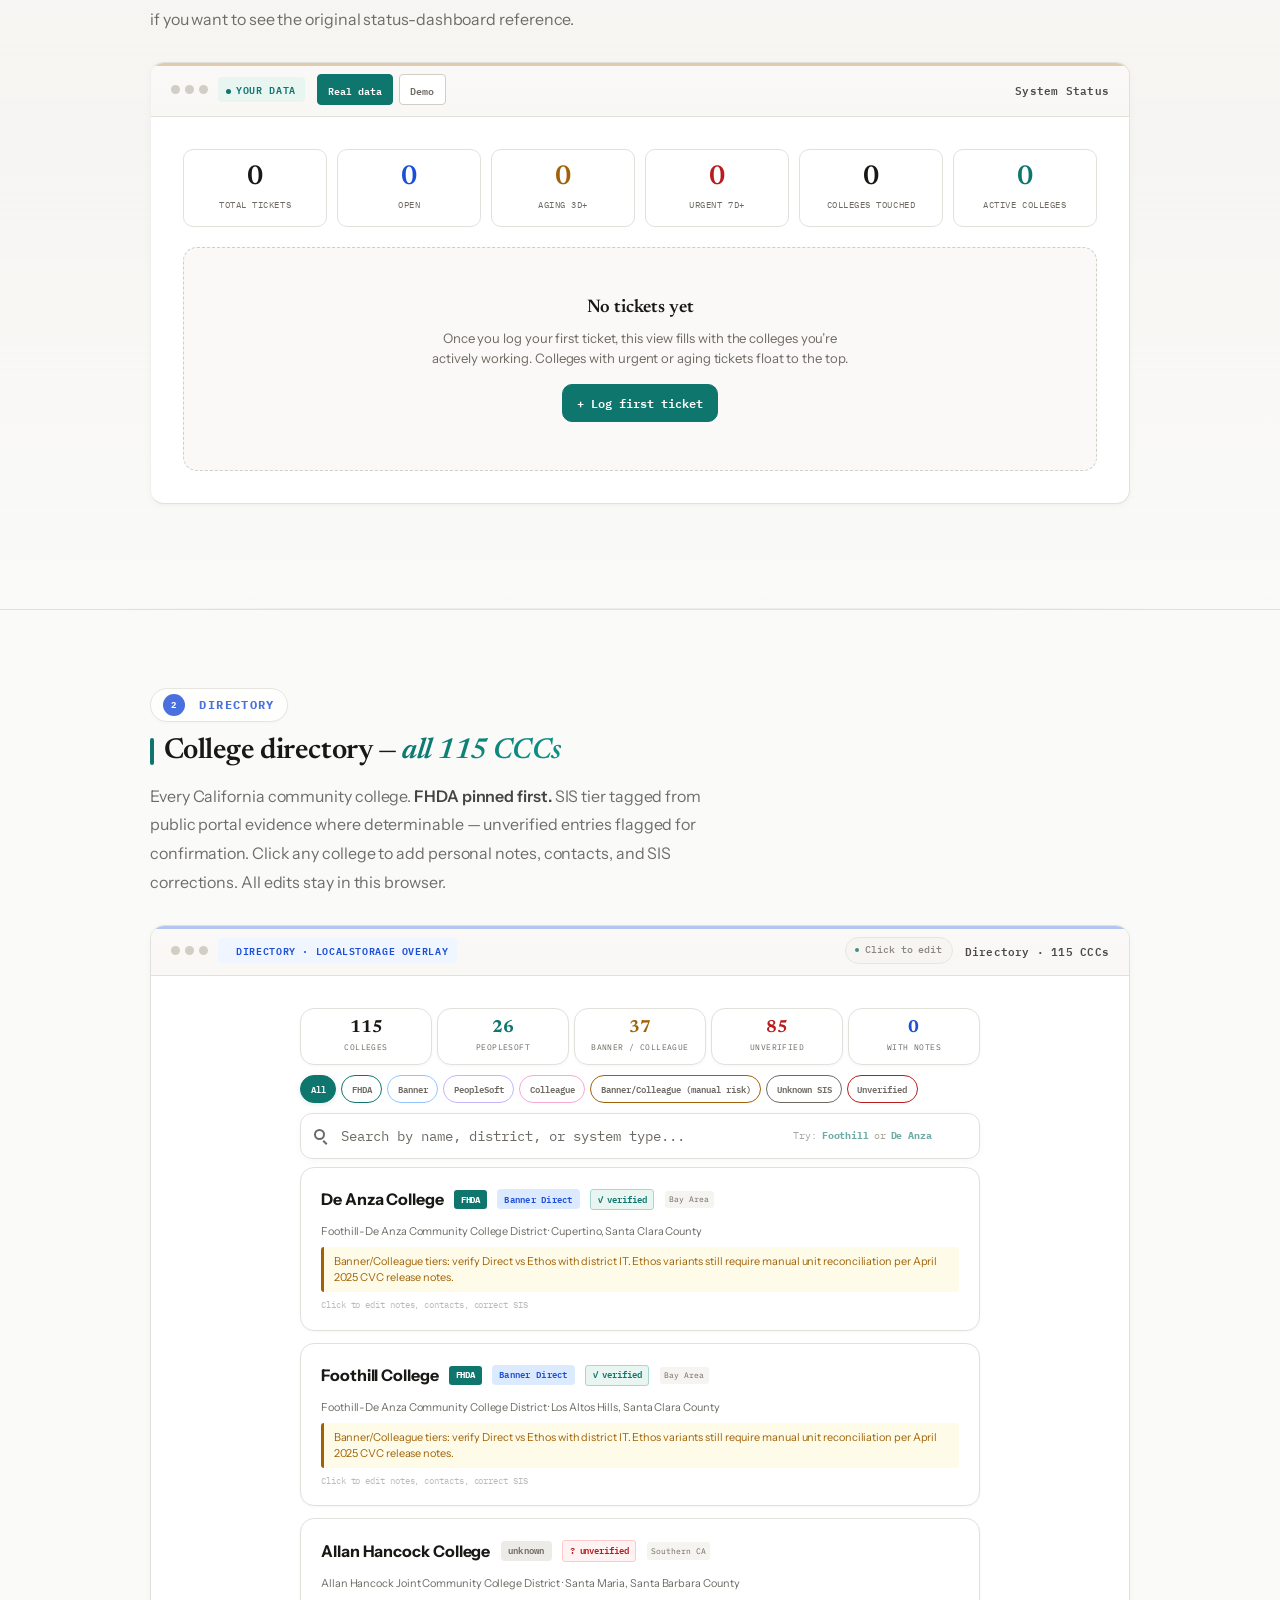
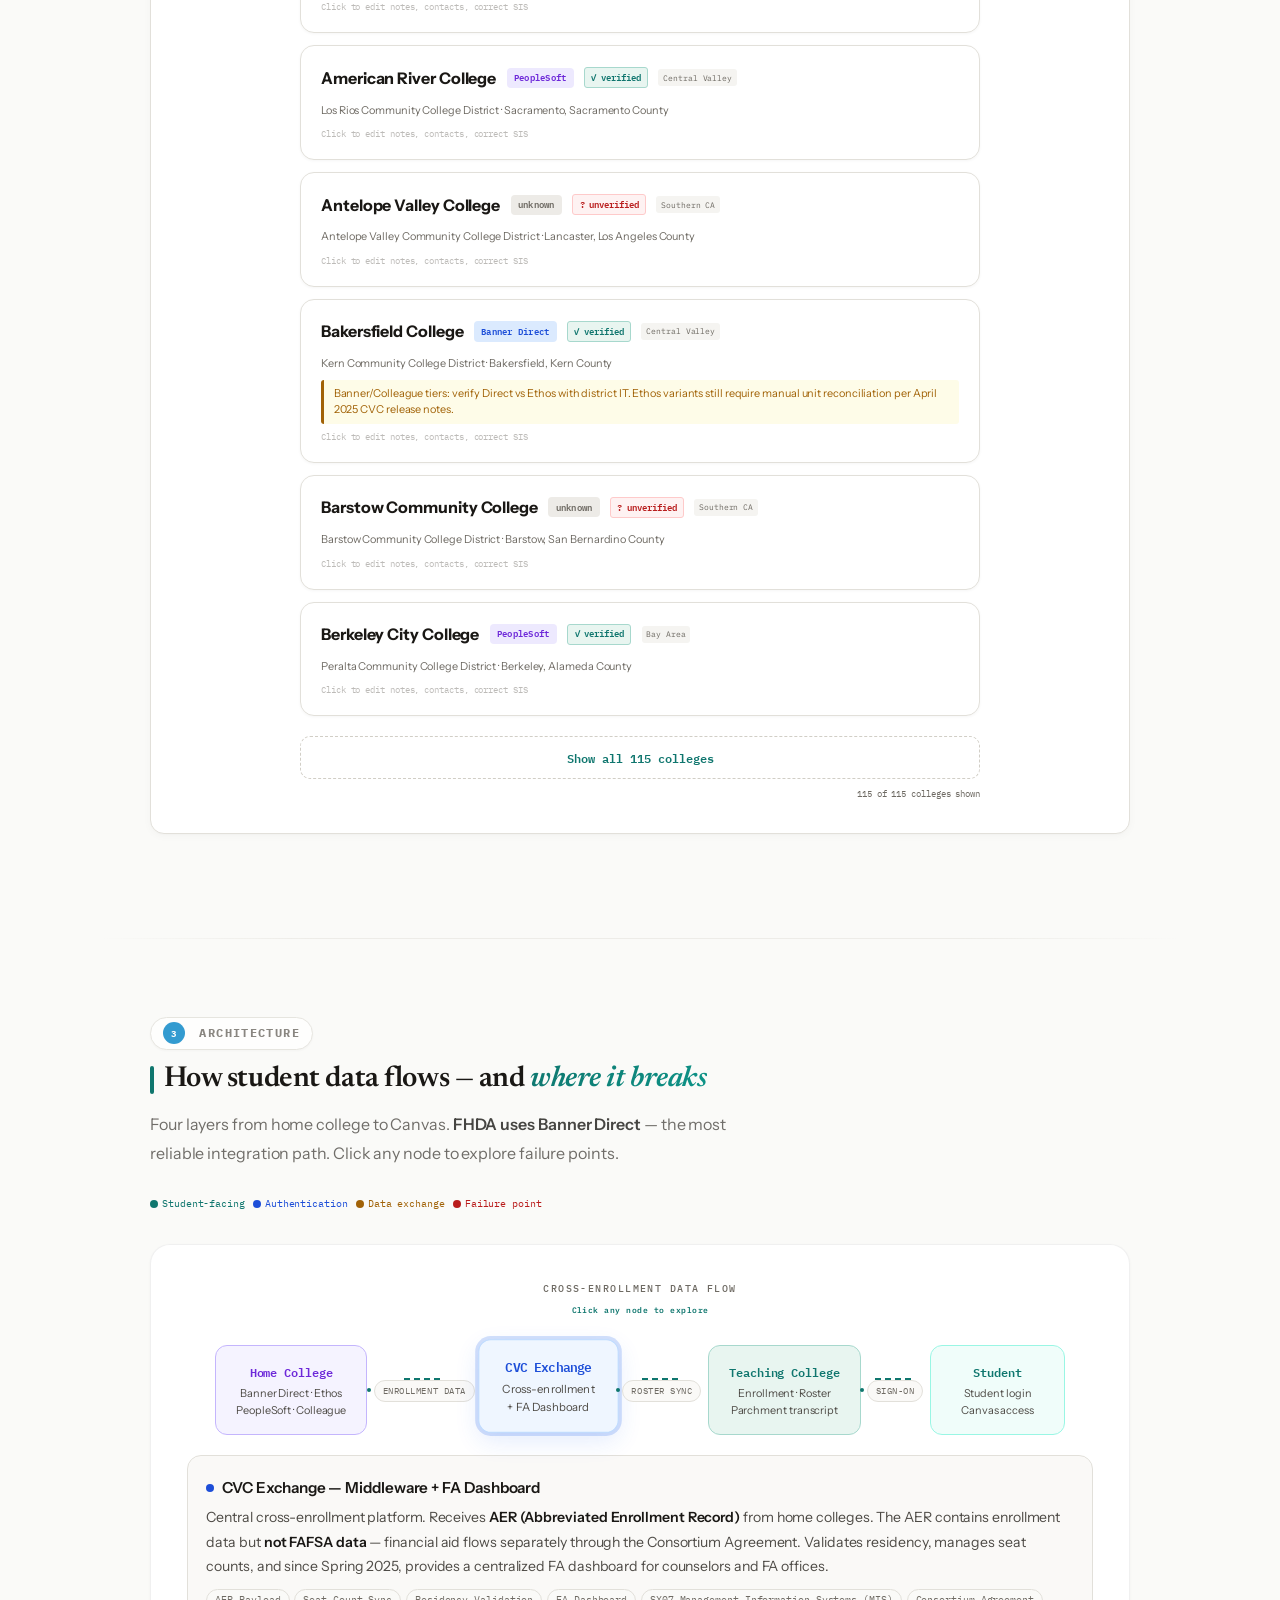
==== commit 0f37752b: "Narrative insights layer + in-browser test harness Previous iterations fixed fragility (persistence " ====
--- a/index.html
+++ b/index.html
@@ -1648,6 +1648,7 @@
 <script src="js/backup.js"></script>
 <script src="js/escalation.js"></script>
 <script src="js/theme.js"></script>
+<script src="js/insights.js"></script>
 <script src="js/realMonitor.js"></script>
 <script src="js/realPatterns.js"></script>
 <script src="js/realTracer.js"></script>
--- a/css/components.css
+++ b/css/components.css
@@ -6045,3 +6045,106 @@
   .rcc-tab { flex: 1; min-width: 120px; }
   .rcc-right { grid-template-columns: 1fr; }
 }
+
+/* ── Insights (narrative analytics) ──────────────────────────── */
+.rp-insights-mount { margin: 1rem 0 1.5rem; }
+.ins-head {
+  display: flex; align-items: baseline; gap: .75rem;
+  margin-bottom: .75rem; padding-bottom: .5rem;
+  border-bottom: 1px dashed var(--border);
+}
+.ins-head-title {
+  font-family: var(--mono); font-size: .72rem; font-weight: 700;
+  text-transform: uppercase; letter-spacing: .08em; color: var(--text-2);
+}
+.ins-head-sub { font-family: var(--mono); font-size: .62rem; color: var(--text-3); }
+.ins-empty {
+  padding: 1rem; border: 1px dashed var(--border); border-radius: 8px;
+  font-size: .78rem; color: var(--text-2); line-height: 1.55;
+}
+.ins-empty strong { color: var(--text-1); }
+.ins-grid {
+  display: grid; grid-template-columns: repeat(auto-fit, minmax(280px, 1fr));
+  gap: .75rem;
+}
+.ins-card {
+  border: 1px solid var(--border); border-radius: 8px;
+  padding: .8rem .9rem; background: var(--bg-1);
+  display: flex; flex-direction: column; gap: .5rem;
+}
+.ins-card-head {
+  display: flex; align-items: flex-start; gap: .55rem;
+}
+.ins-card-dot {
+  width: 8px; height: 8px; border-radius: 50%;
+  margin-top: .32rem; flex-shrink: 0; background: var(--text-3);
+}
+.ins-card-title {
+  font-size: .82rem; font-weight: 600; color: var(--text-1); line-height: 1.35;
+}
+.ins-card-detail {
+  font-size: .68rem; color: var(--text-3); line-height: 1.55;
+  padding-left: 1rem; border-left: 2px solid var(--border);
+}
+.ins-card-body { font-family: var(--mono); font-size: .66rem; color: var(--text-2); }
+.ins-sev-info .ins-card-dot { background: var(--blue); }
+.ins-sev-notice .ins-card-dot { background: var(--amber); }
+.ins-sev-warn {
+  border-color: var(--red-bd, var(--border));
+  background: var(--red-light, var(--bg-1));
+}
+.ins-sev-warn .ins-card-dot { background: var(--red); }
+.ins-sev-warn .ins-card-title { color: var(--text-1); }
+.ins-row {
+  display: grid; grid-template-columns: 1fr auto; align-items: center;
+  gap: .5rem; padding: .2rem 0;
+  border-bottom: 1px dotted var(--border);
+}
+.ins-row:last-child { border-bottom: none; }
+.ins-row-label {
+  overflow: hidden; text-overflow: ellipsis; white-space: nowrap;
+  color: var(--text-2); font-size: .66rem;
+}
+.ins-row-val { color: var(--text-1); font-weight: 600; font-size: .66rem; white-space: nowrap; }
+.ins-row-bar-wrap {
+  grid-column: 1 / 2; grid-row: 2 / 3;
+  height: 4px; background: var(--bg-2); border-radius: 2px; overflow: hidden;
+}
+.ins-row-bar { display: block; height: 100%; background: var(--primary); }
+.ins-chips { display: flex; flex-wrap: wrap; gap: .4rem; }
+.ins-chip {
+  display: inline-flex; align-items: center; gap: .35rem;
+  padding: .2rem .55rem; border-radius: 100px;
+  background: var(--bg-2); border: 1px solid var(--border);
+  font-size: .62rem; color: var(--text-2);
+}
+.ins-chip-n {
+  background: var(--primary-light, var(--bg-1));
+  color: var(--primary); font-weight: 700; padding: 0 .35rem; border-radius: 100px;
+}
+.ins-velocity {
+  display: flex; align-items: baseline; gap: .6rem; flex-wrap: wrap;
+  padding: .35rem 0;
+}
+.ins-vel-big {
+  font-size: 1.4rem; font-weight: 700; color: var(--text-1); font-family: var(--mono);
+}
+.ins-vel-label { font-size: .6rem; color: var(--text-3); }
+.ins-vel-sep { color: var(--text-3); font-size: .7rem; padding: 0 .25rem; }
+.ins-dist {
+  display: grid; gap: .15rem;
+}
+.ins-dist-head,
+.ins-dist-row {
+  display: grid; grid-template-columns: 1.6fr .6fr 1fr 1fr;
+  gap: .4rem; padding: .25rem 0; font-size: .64rem;
+}
+.ins-dist-head {
+  color: var(--text-3); text-transform: uppercase; letter-spacing: .05em;
+  border-bottom: 1px solid var(--border); font-weight: 600;
+}
+.ins-dist-row { color: var(--text-2); border-bottom: 1px dotted var(--border); }
+.ins-dist-row:last-child { border-bottom: none; }
+@media (max-width: 600px) {
+  .ins-grid { grid-template-columns: 1fr; }
+}
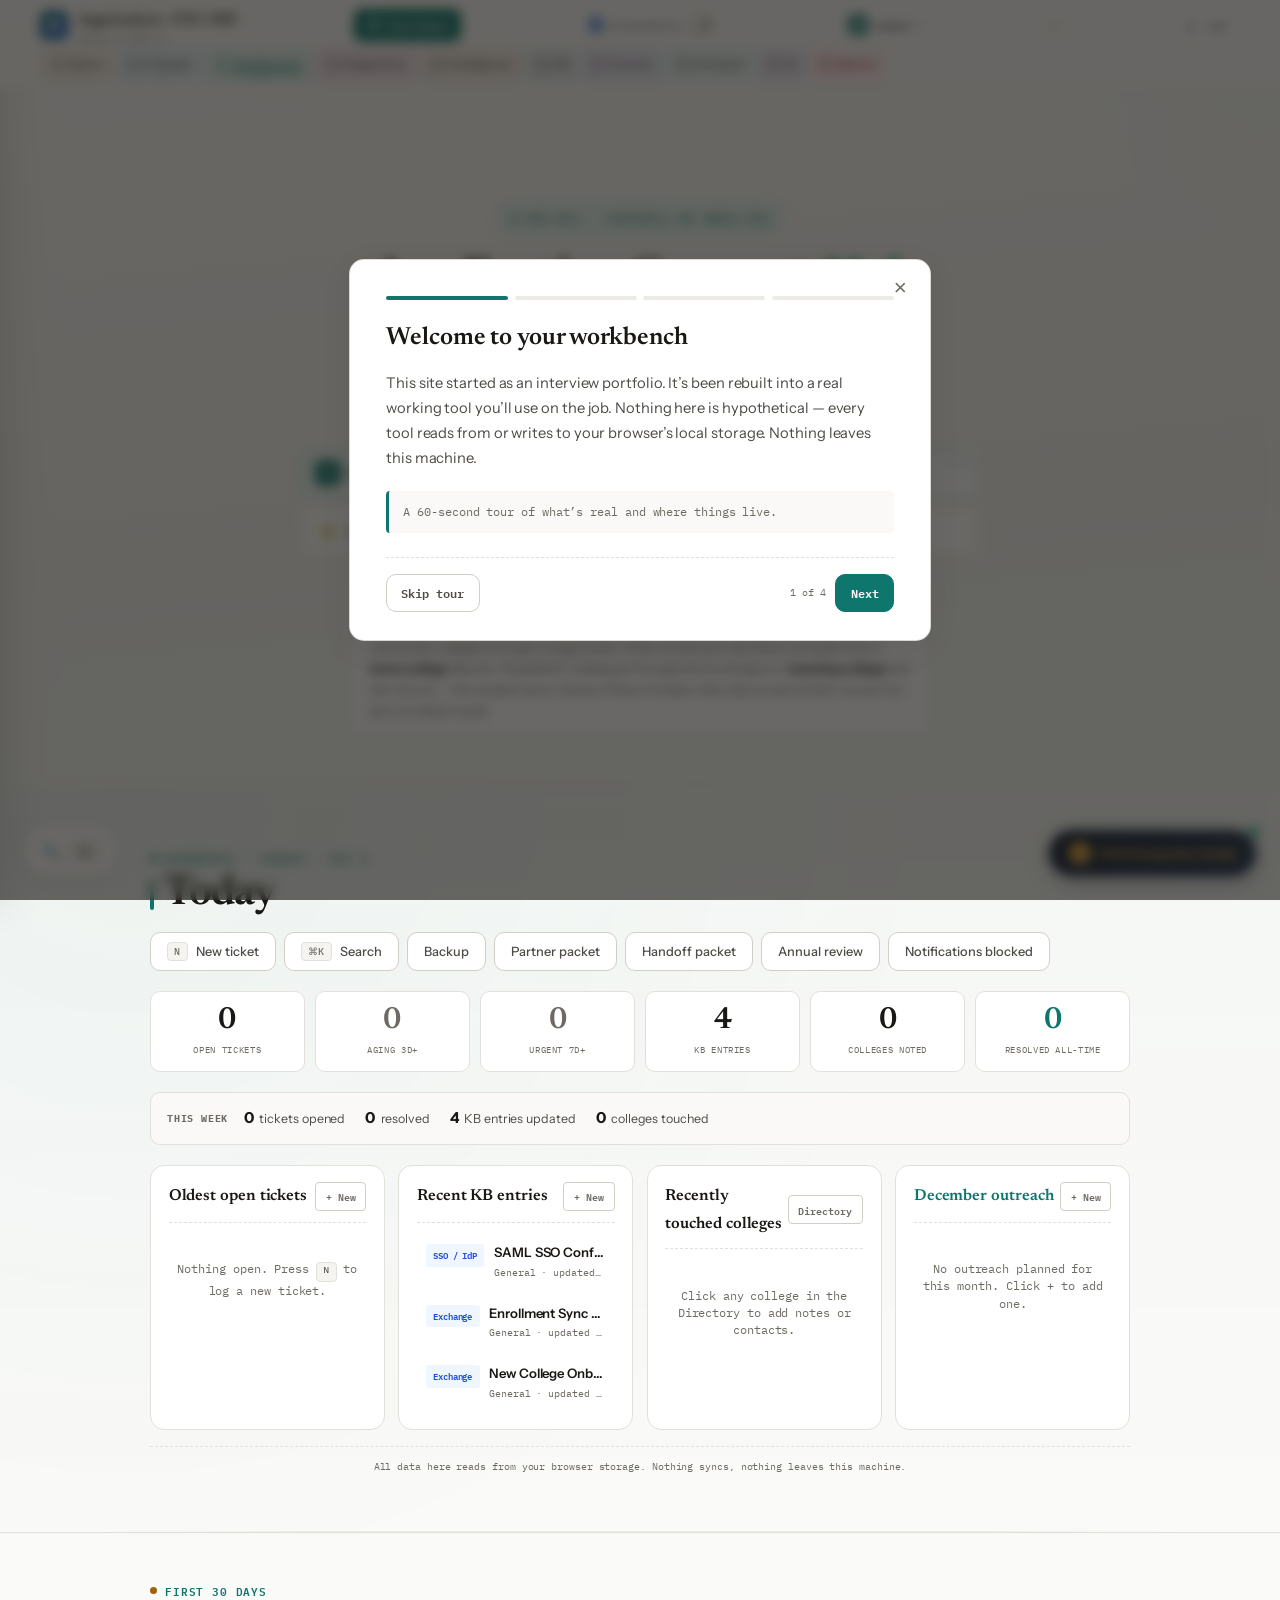
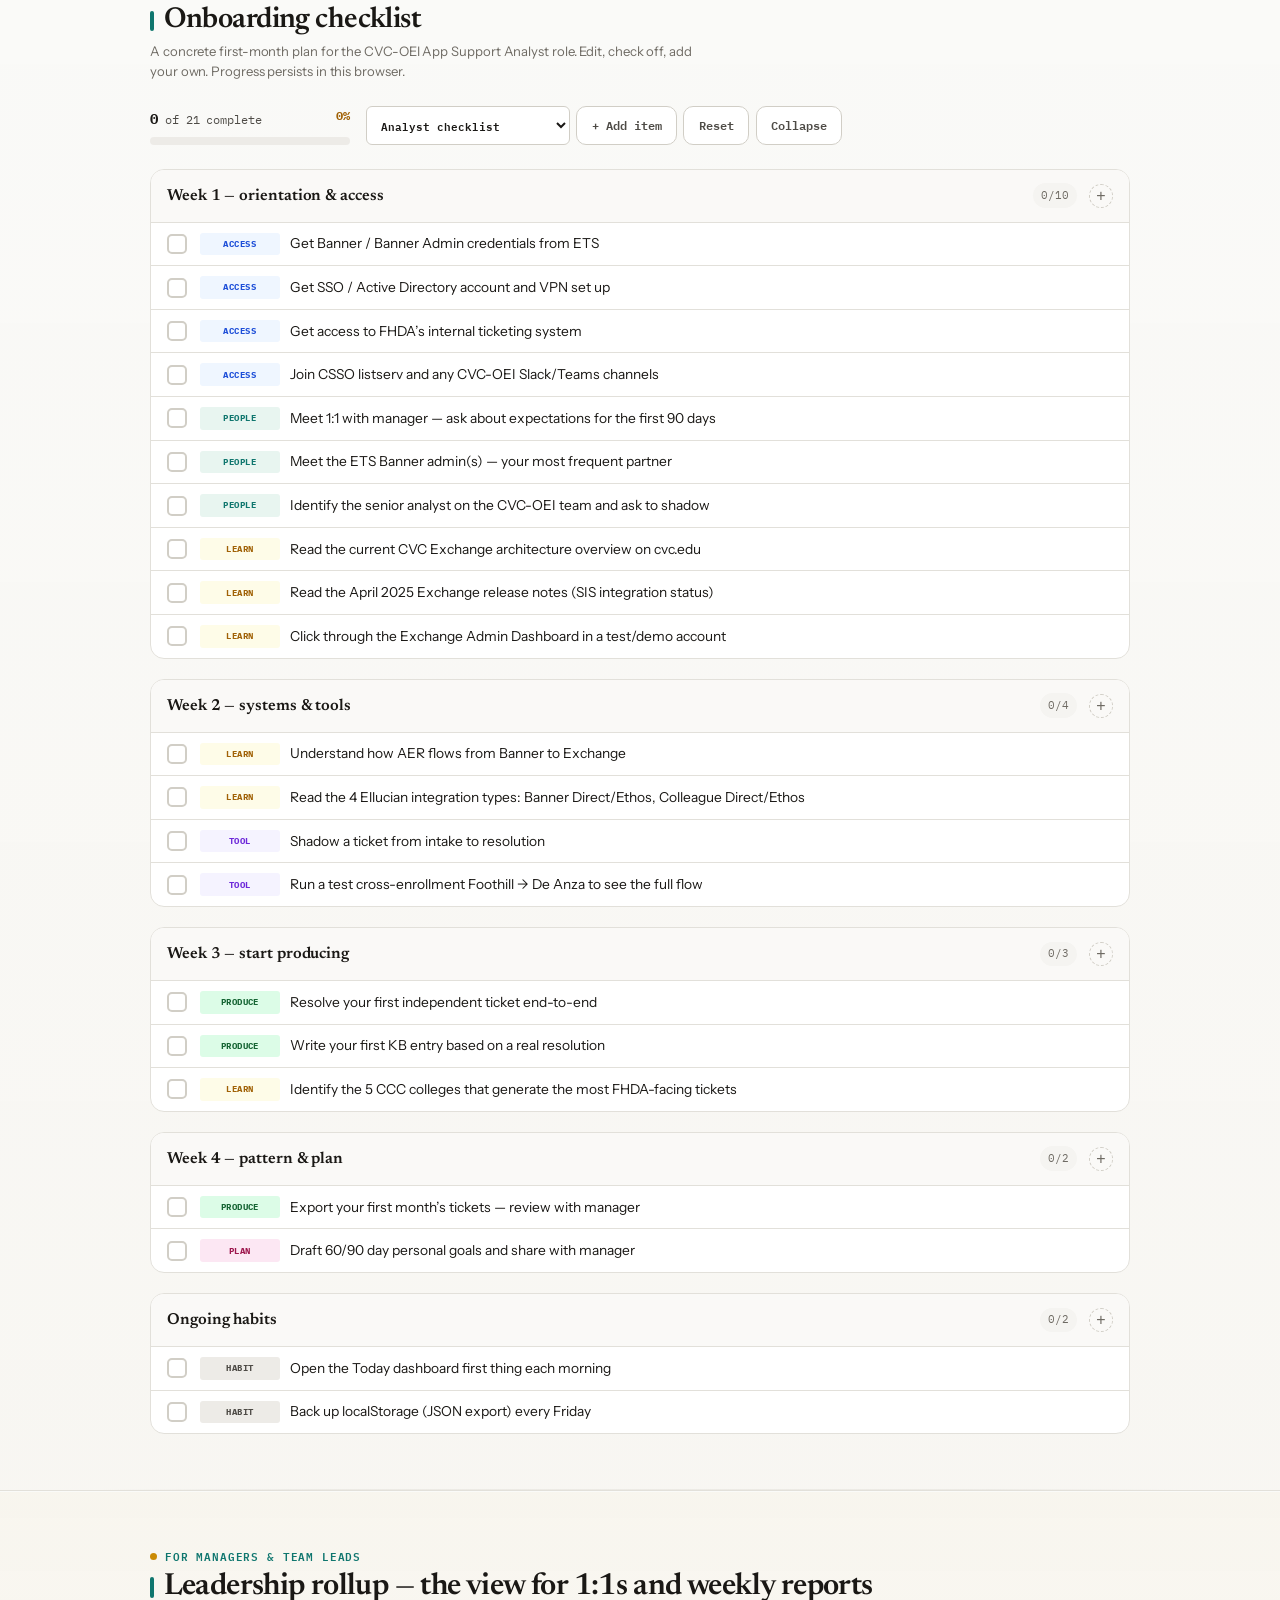
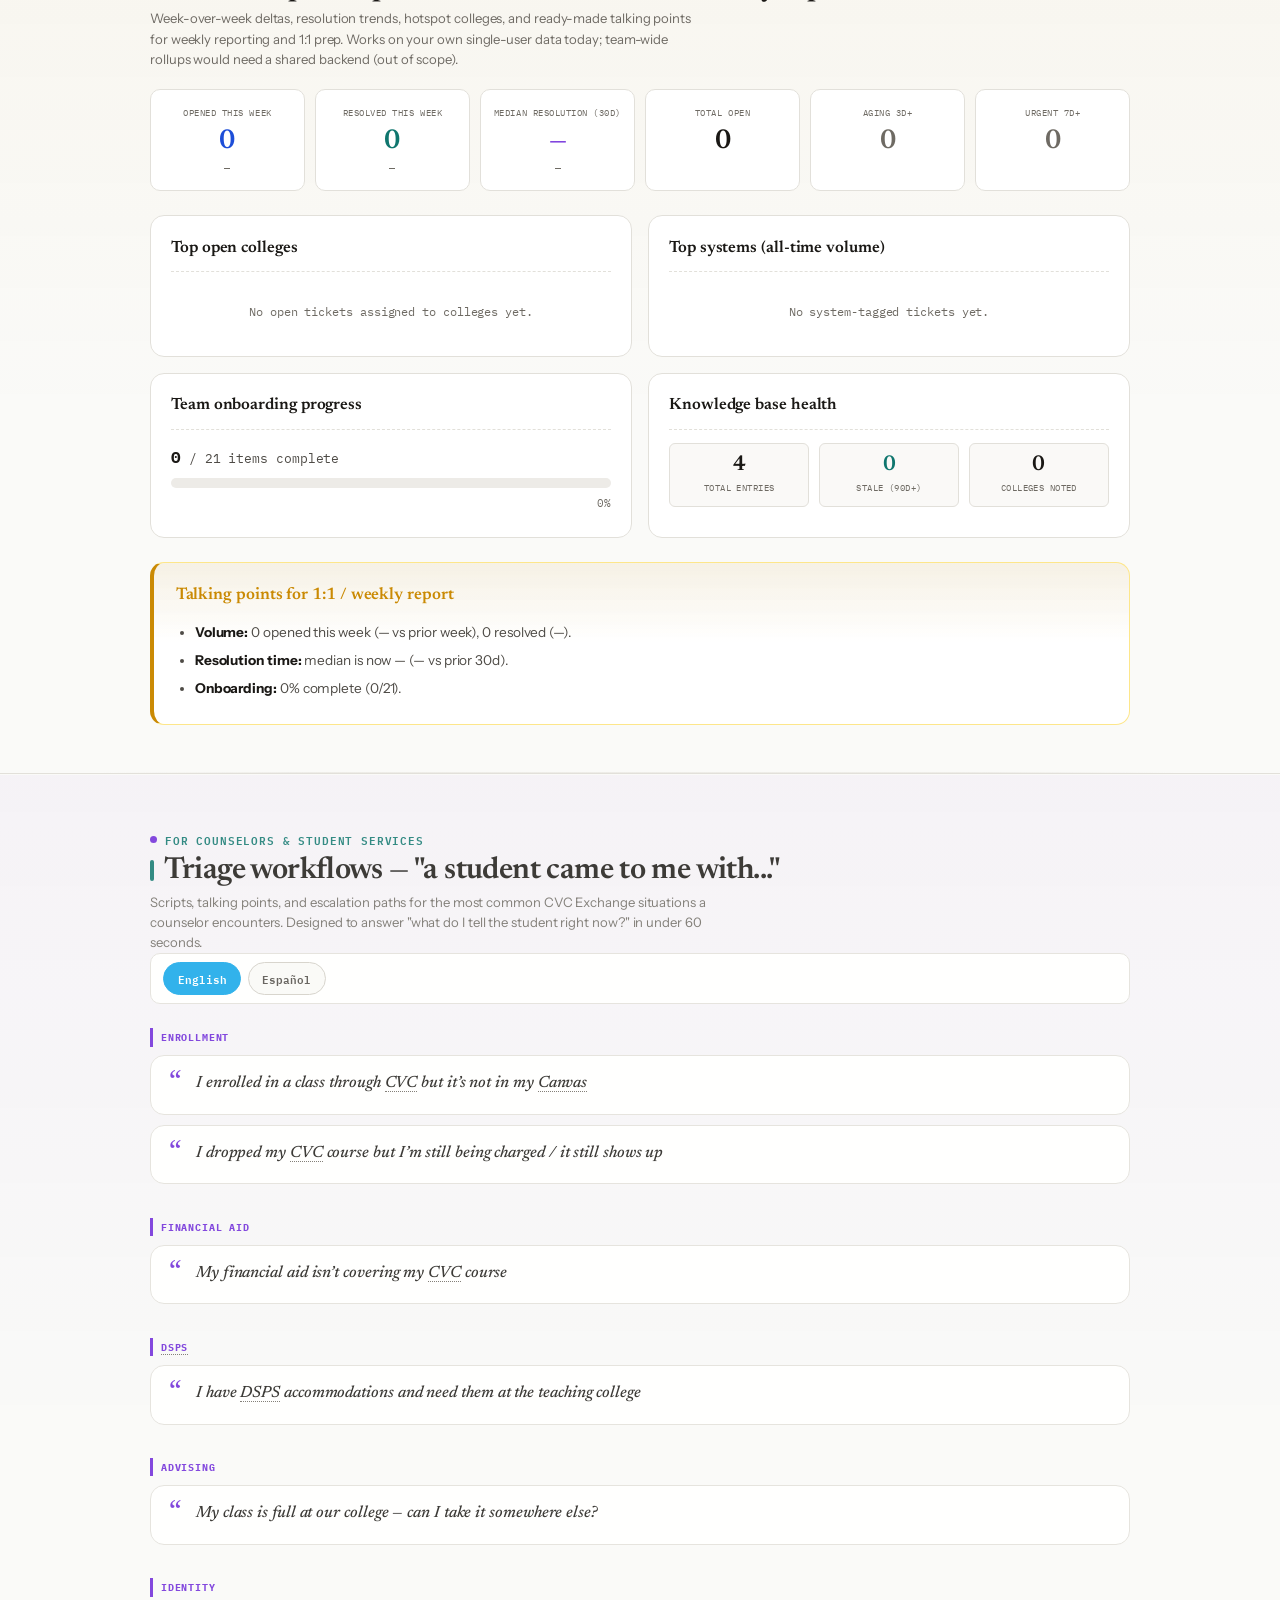
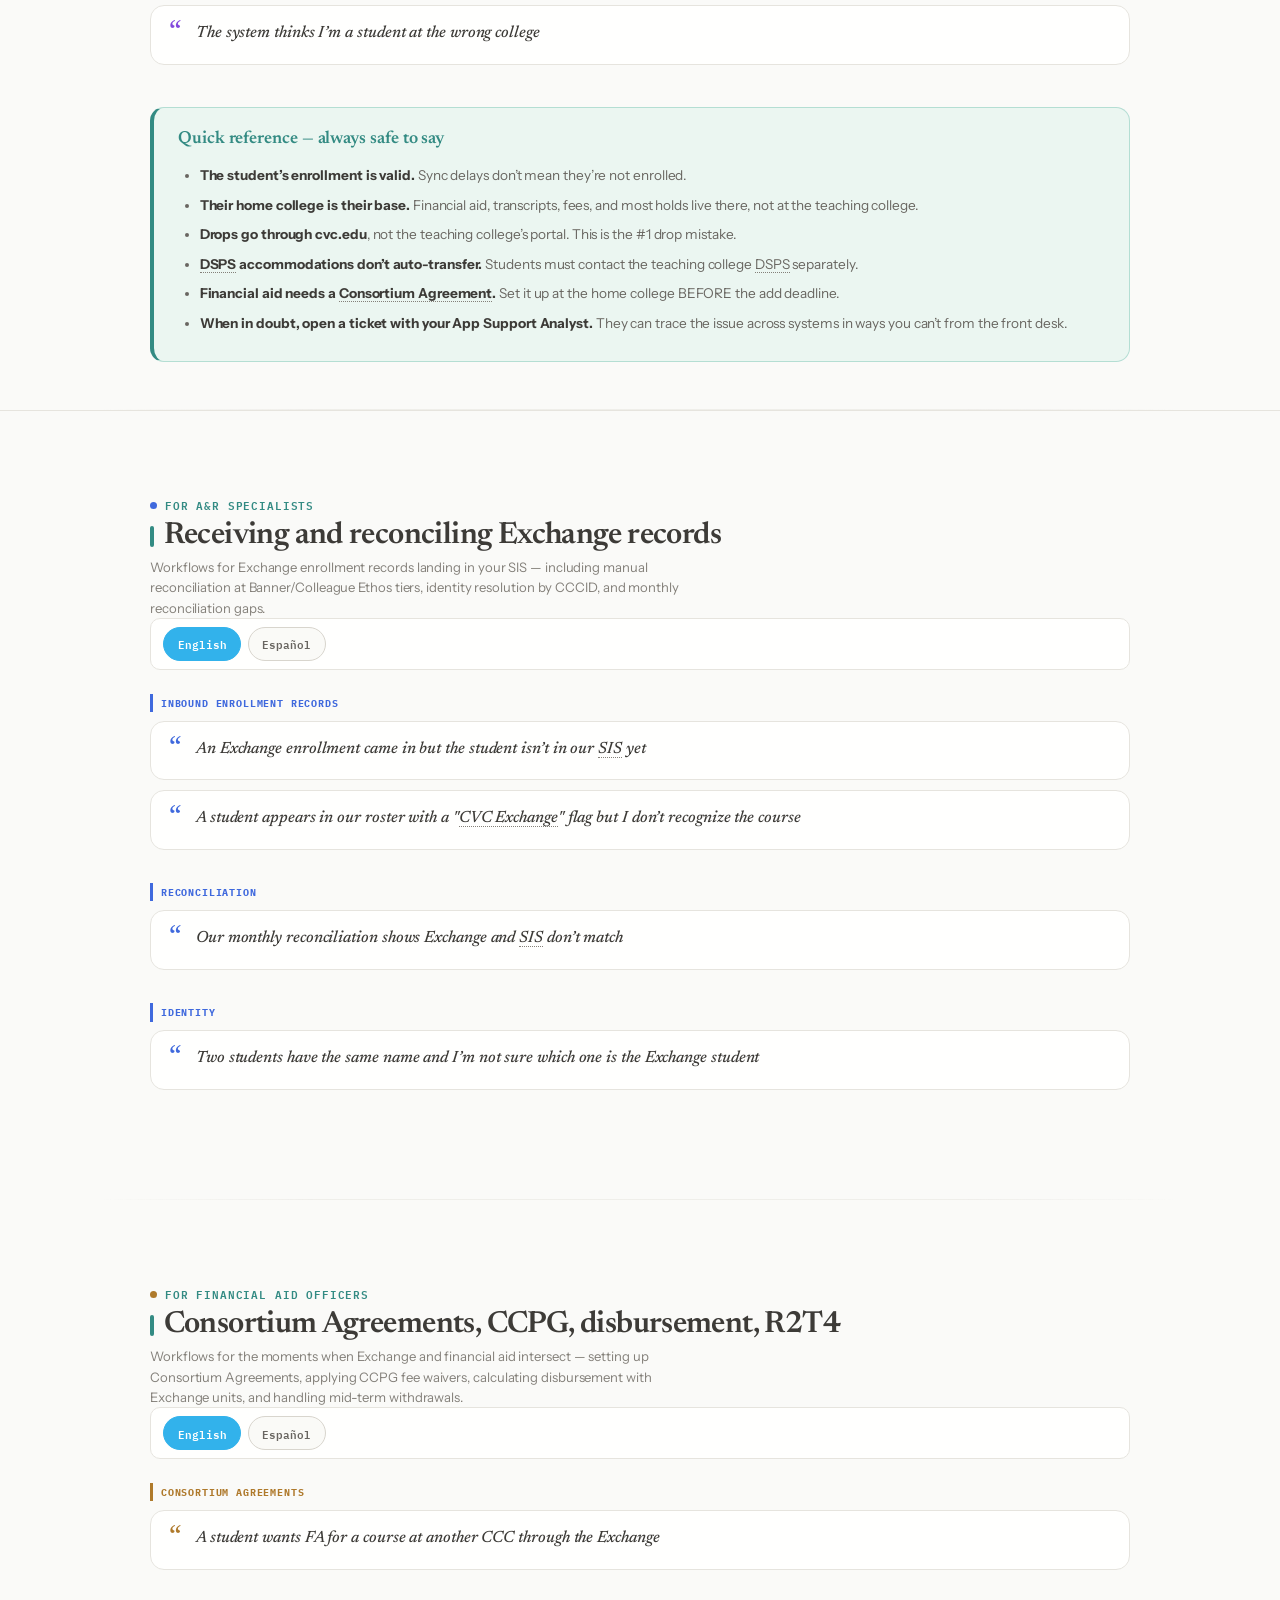
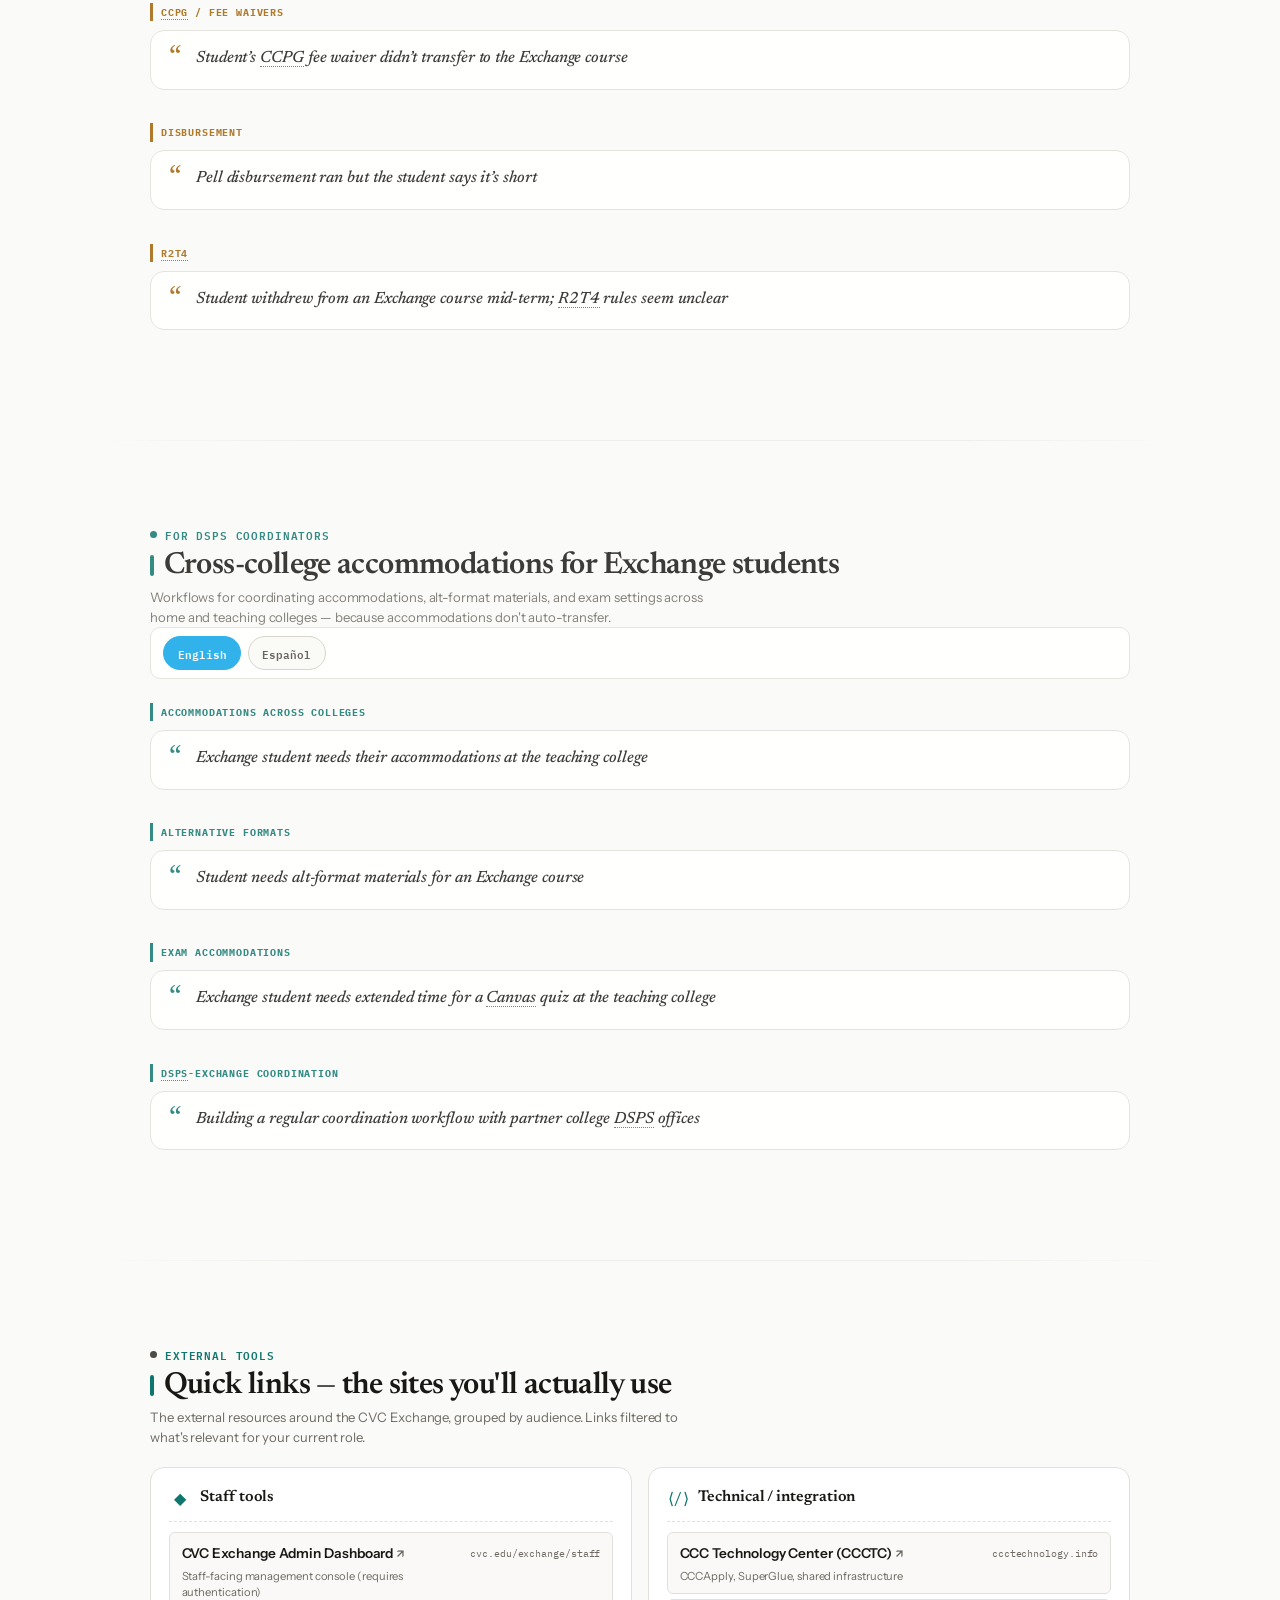
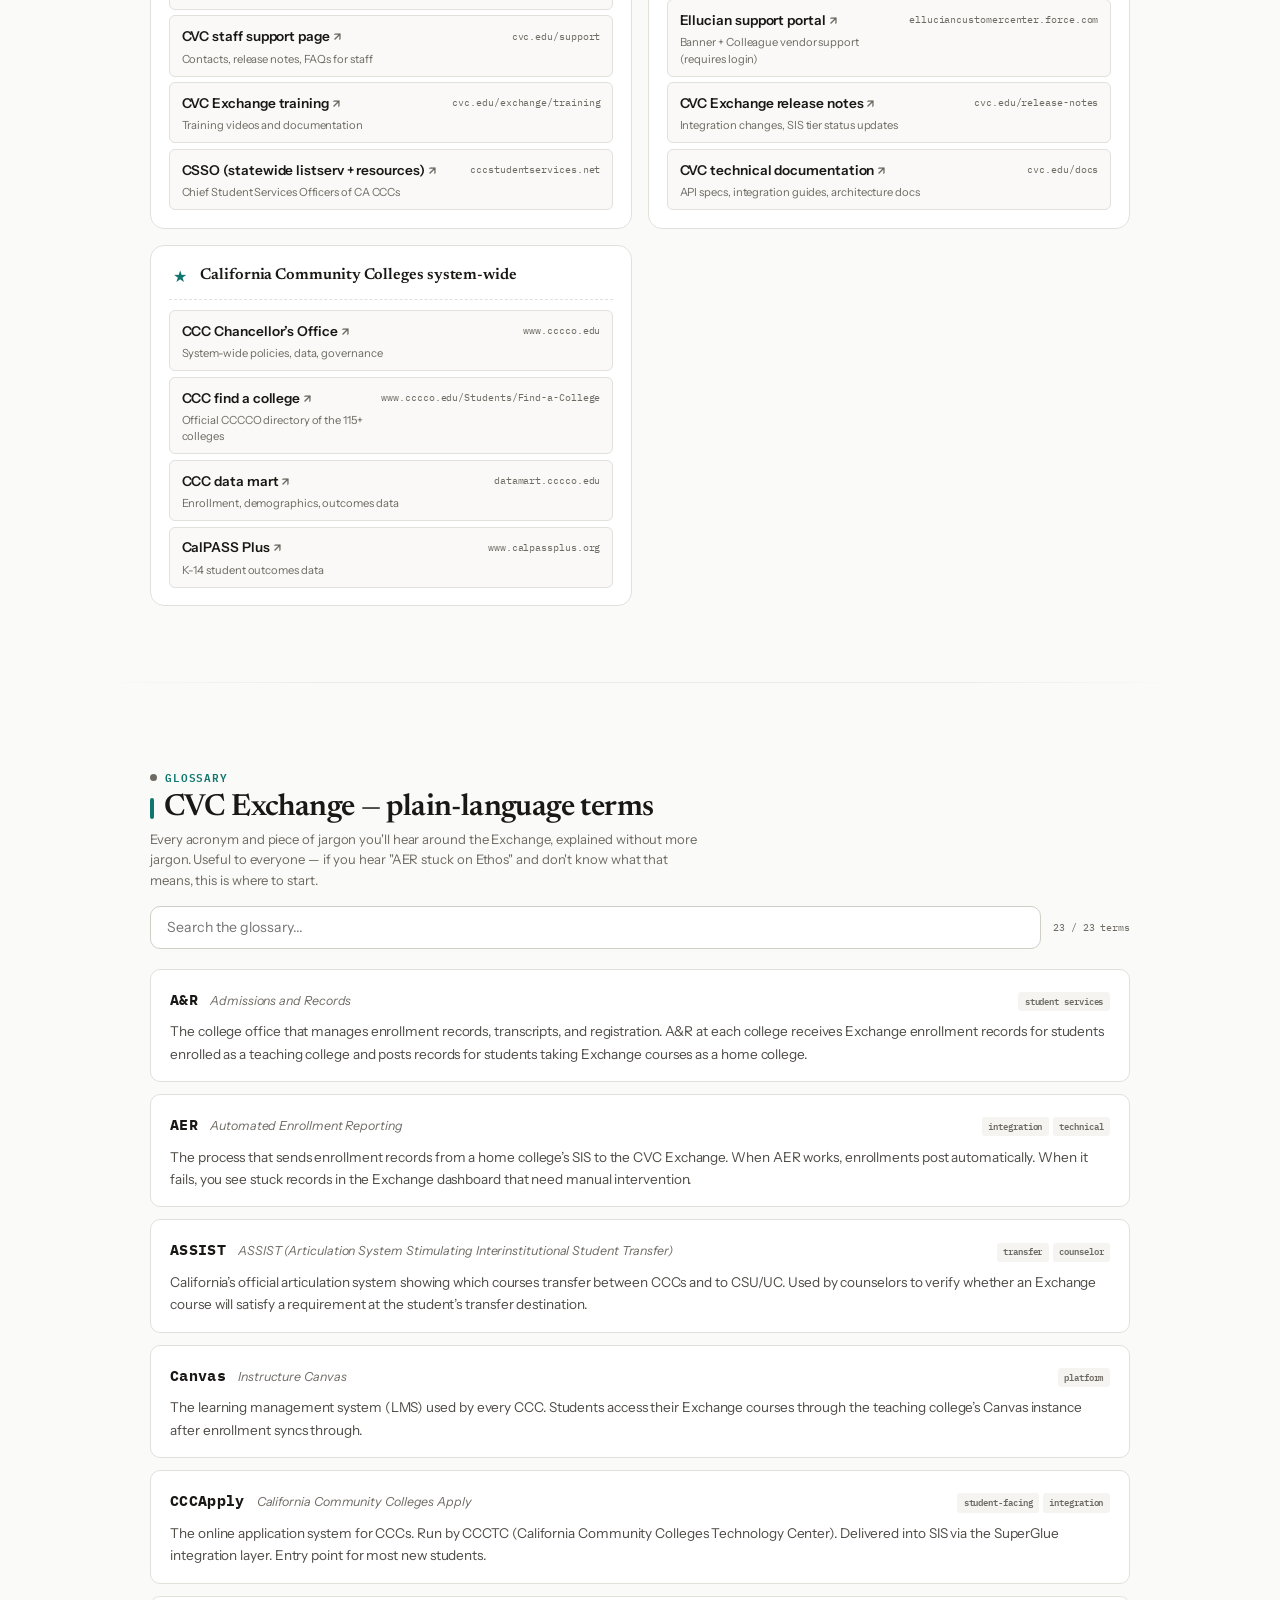
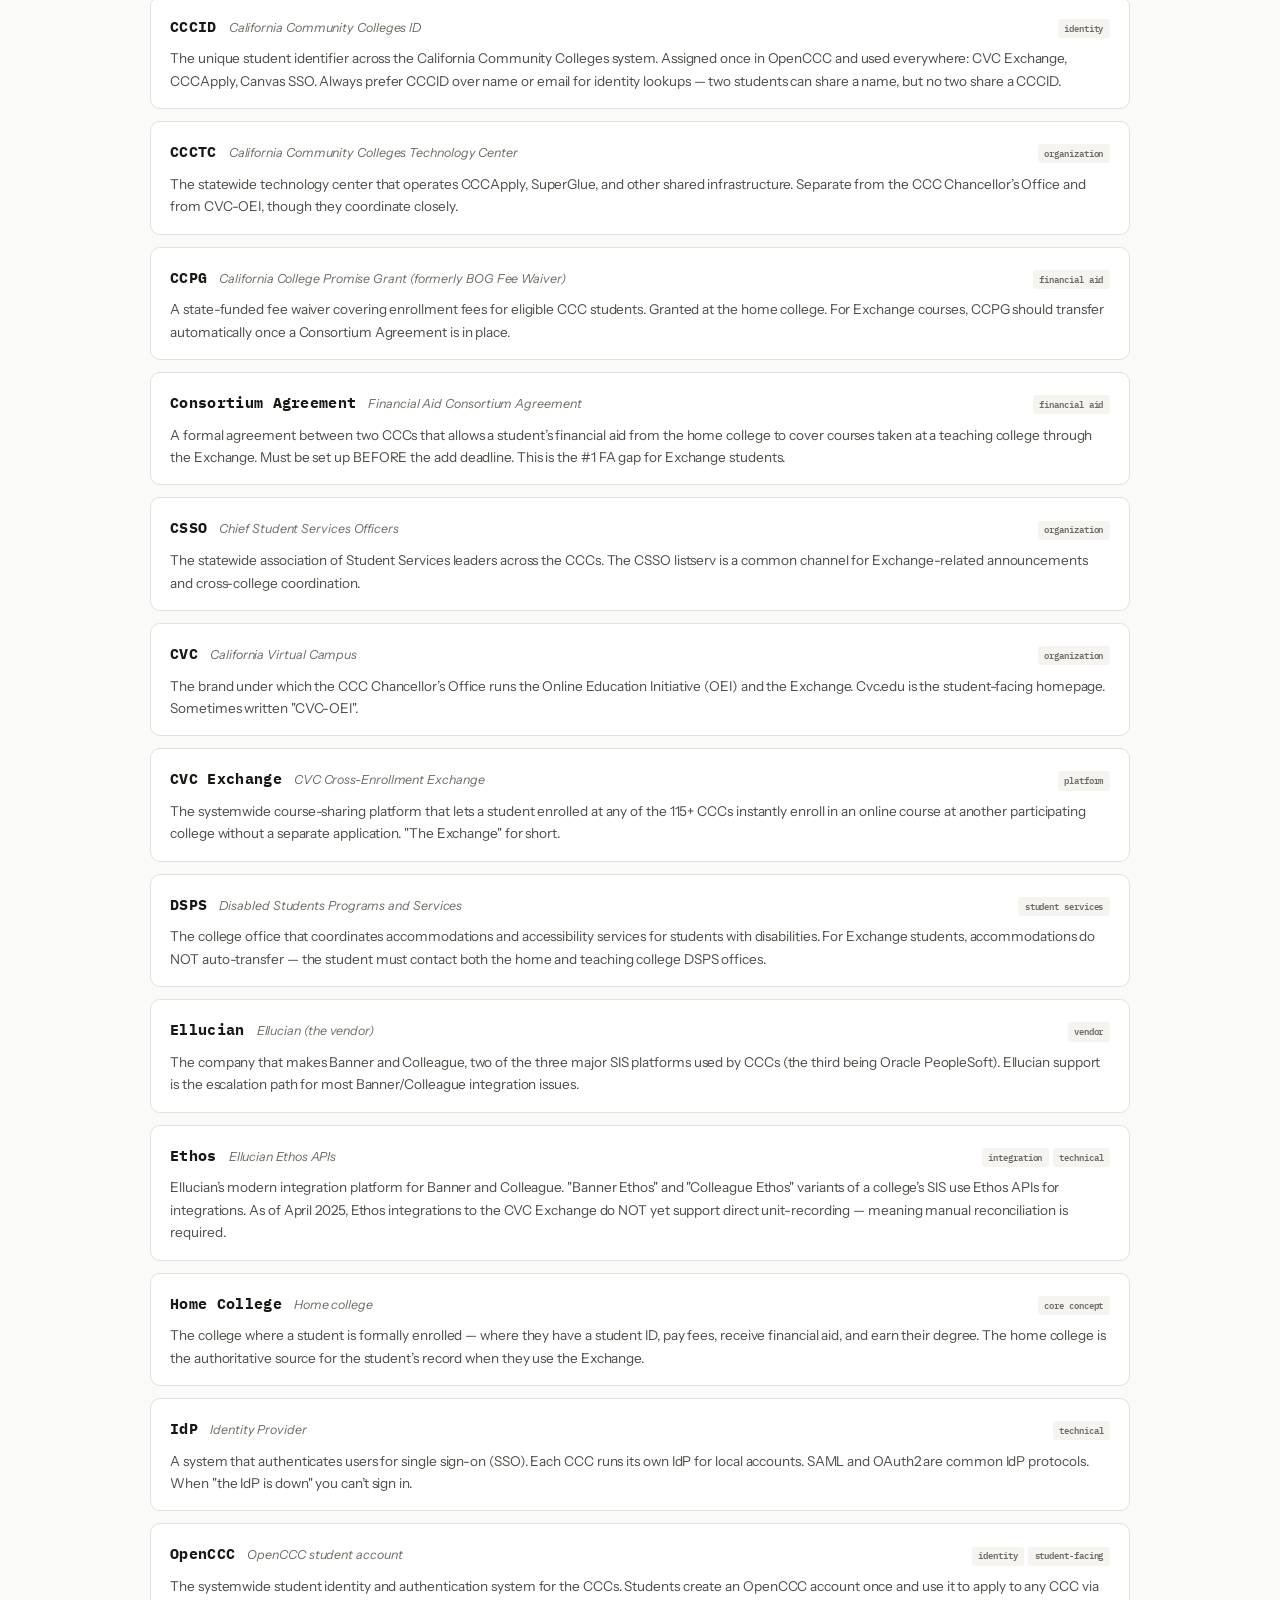
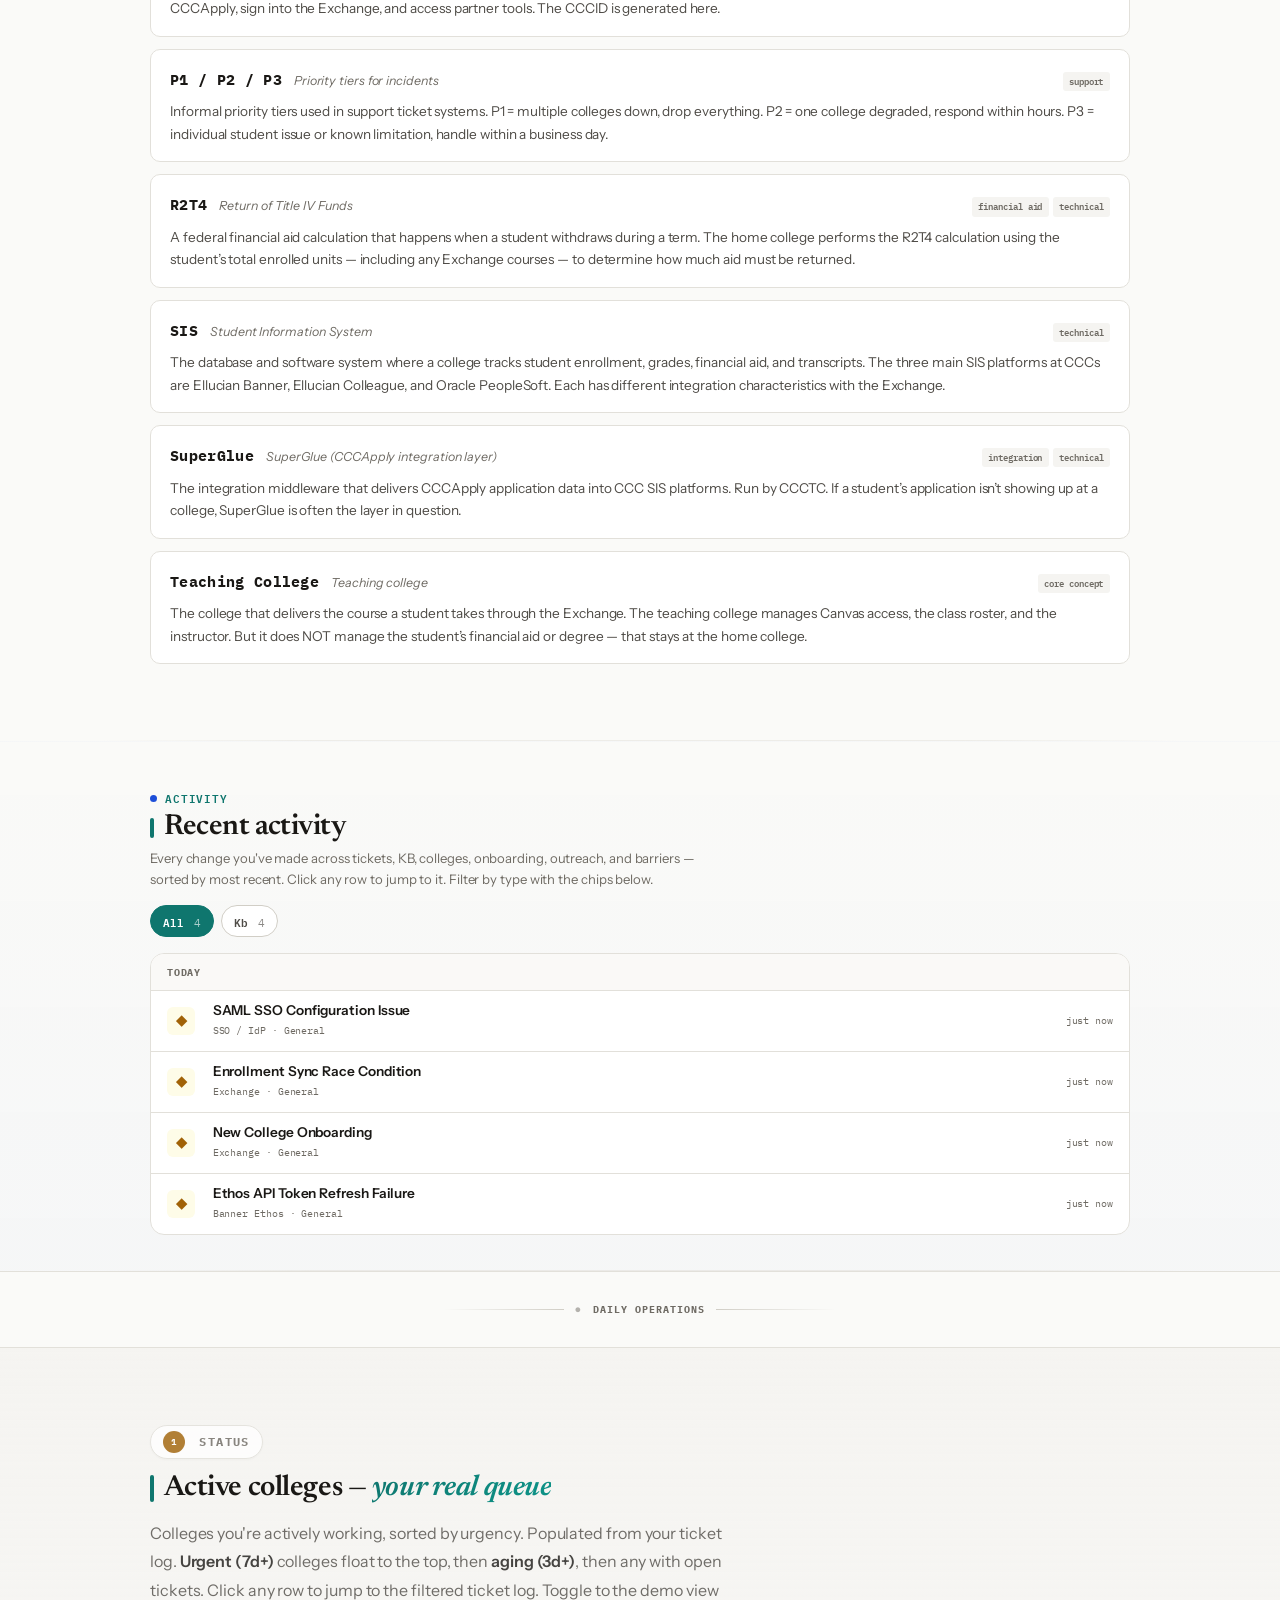
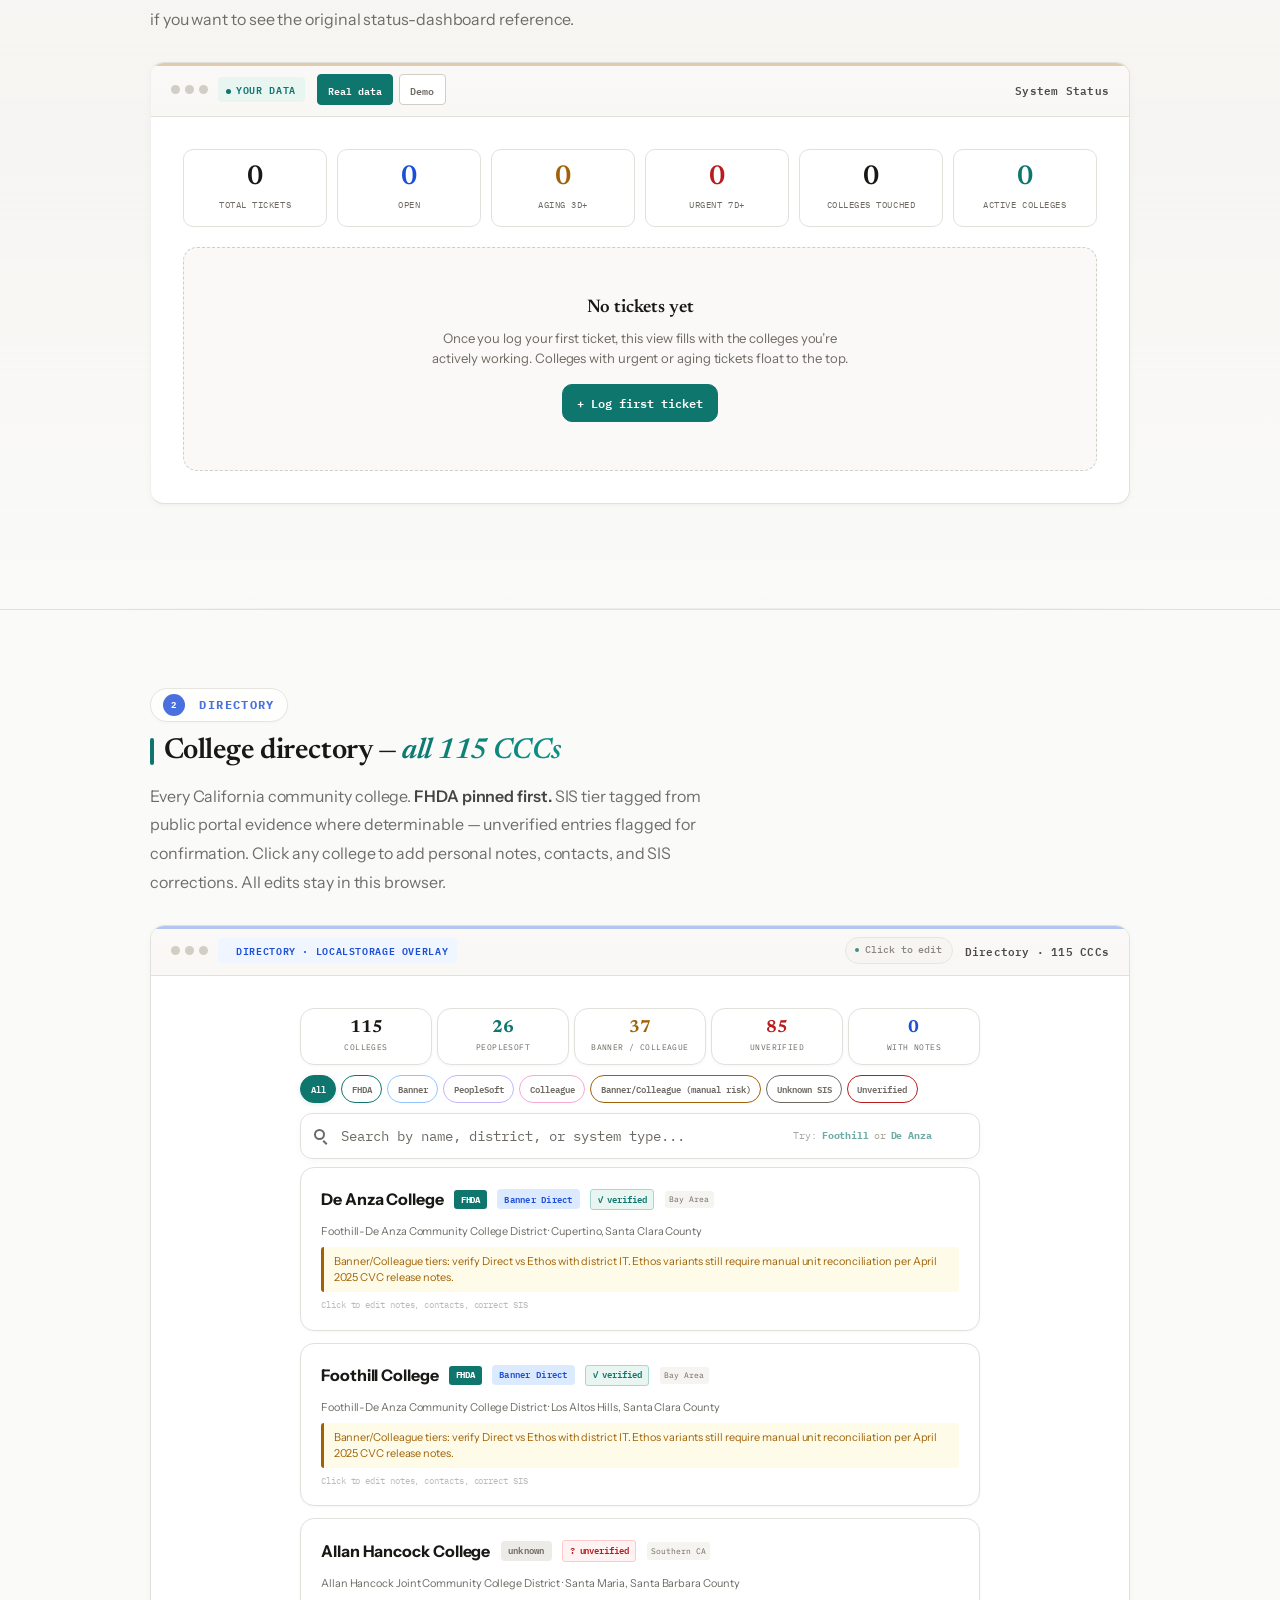
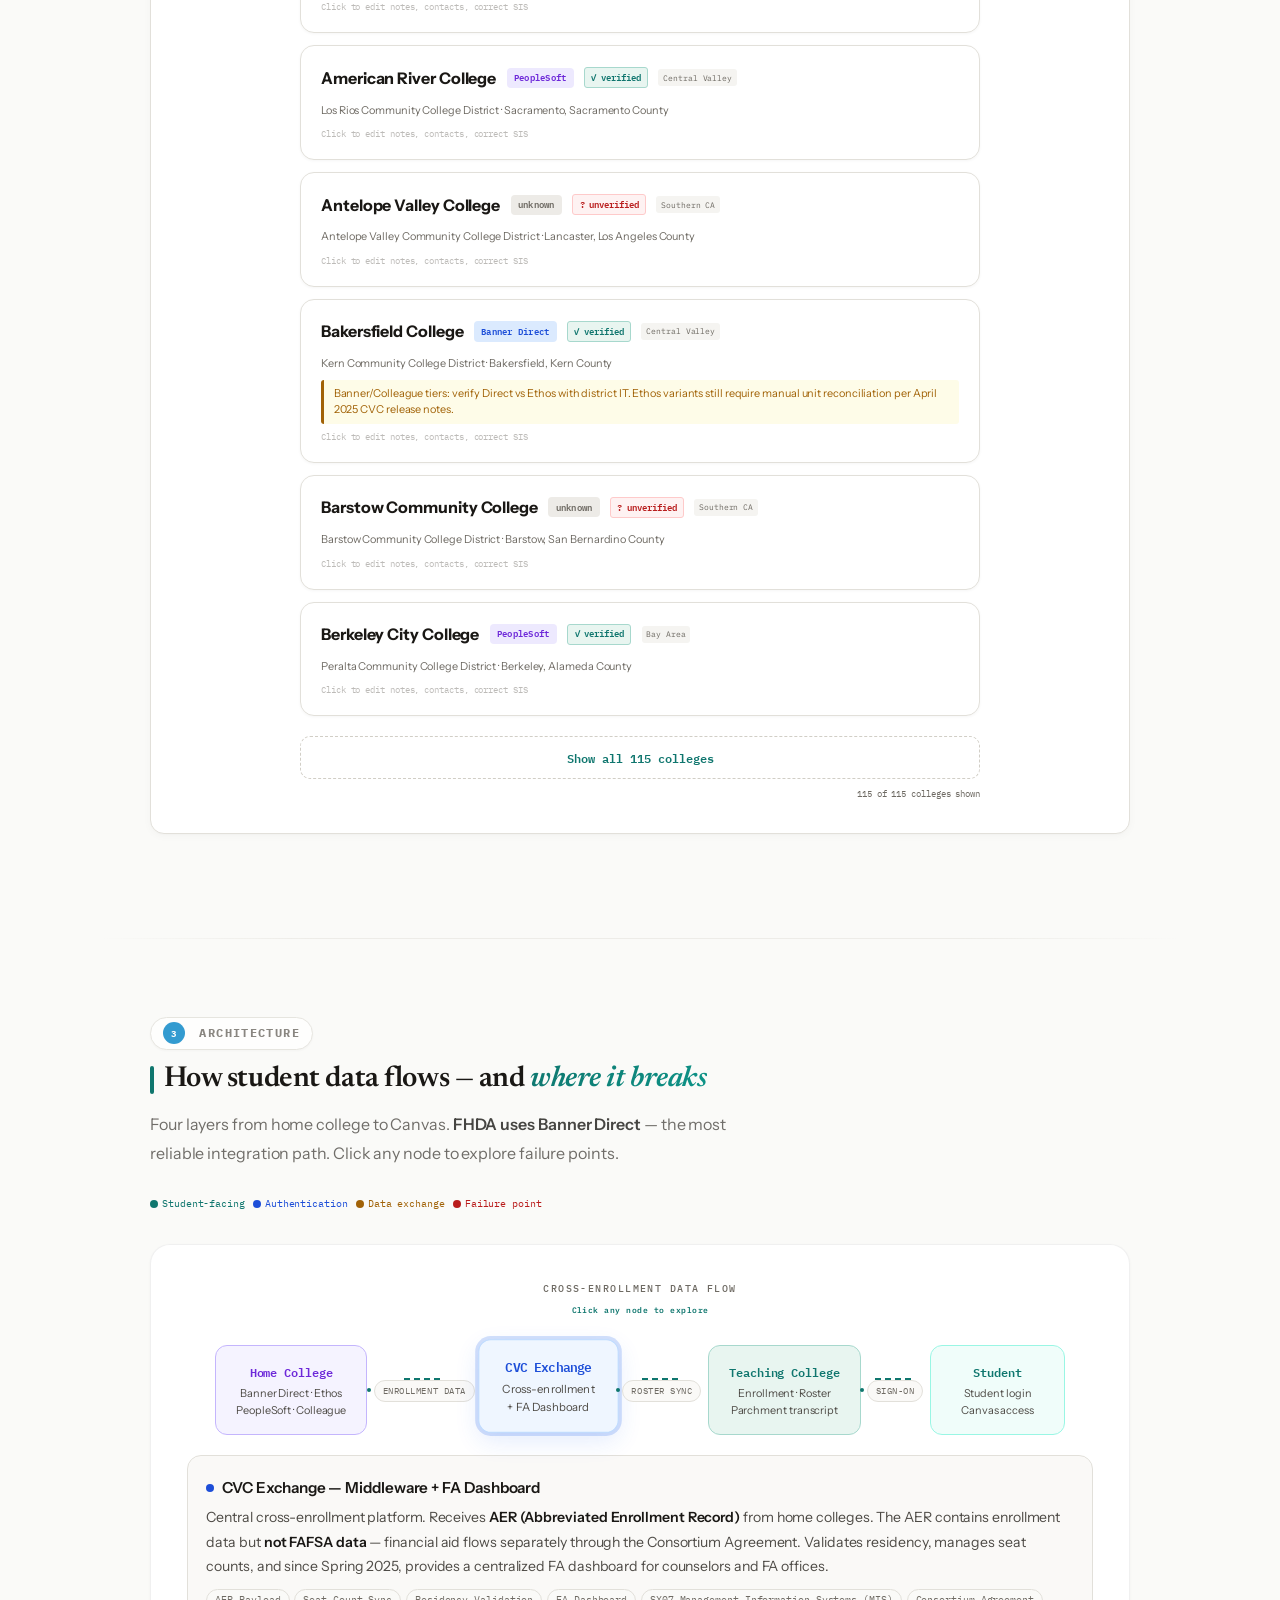
==== commit 1f04a957: "Schema coercion, render error boundary, capped-window rendering Three silent-failure modes addressed" ====
--- a/index.html
+++ b/index.html
@@ -1630,6 +1630,8 @@
 
 <!-- Core -->
 <script src="js/storage.js"></script>
+<script src="js/errorLog.js"></script>
+<script src="js/schema.js"></script>
 <script src="js/app.js"></script>
 <script src="js/journey.js"></script>
 <script src="js/fhda.js"></script>
--- a/css/components.css
+++ b/css/components.css
@@ -3437,6 +3437,34 @@
   border: 1px dashed var(--border-2);
   border-radius: var(--r);
 }
+.tl-window-footer {
+  padding: .65rem .85rem;
+  margin: 0 0 .6rem 0;
+  background: var(--bg-2);
+  border: 1px solid var(--border);
+  border-left: 3px solid var(--amber);
+  border-radius: 4px;
+  font-family: var(--mono);
+  font-size: .72rem;
+  color: var(--text-2);
+  display: flex;
+  align-items: center;
+  flex-wrap: wrap;
+  gap: .6rem;
+}
+.tl-window-footer strong { color: var(--text-1); font-weight: 600; }
+.tl-window-more {
+  background: var(--surface);
+  color: var(--text-1);
+  border: 1px solid var(--border);
+  border-radius: 3px;
+  padding: .25rem .6rem;
+  font-family: var(--mono);
+  font-size: .7rem;
+  cursor: pointer;
+}
+.tl-window-more:hover { background: var(--primary); color: var(--bg); border-color: var(--primary); }
+.tl-window-hint { color: var(--text-3); font-size: .68rem; }
 .tl-privacy {
   margin-top: 1rem;
   padding: .6rem .85rem;
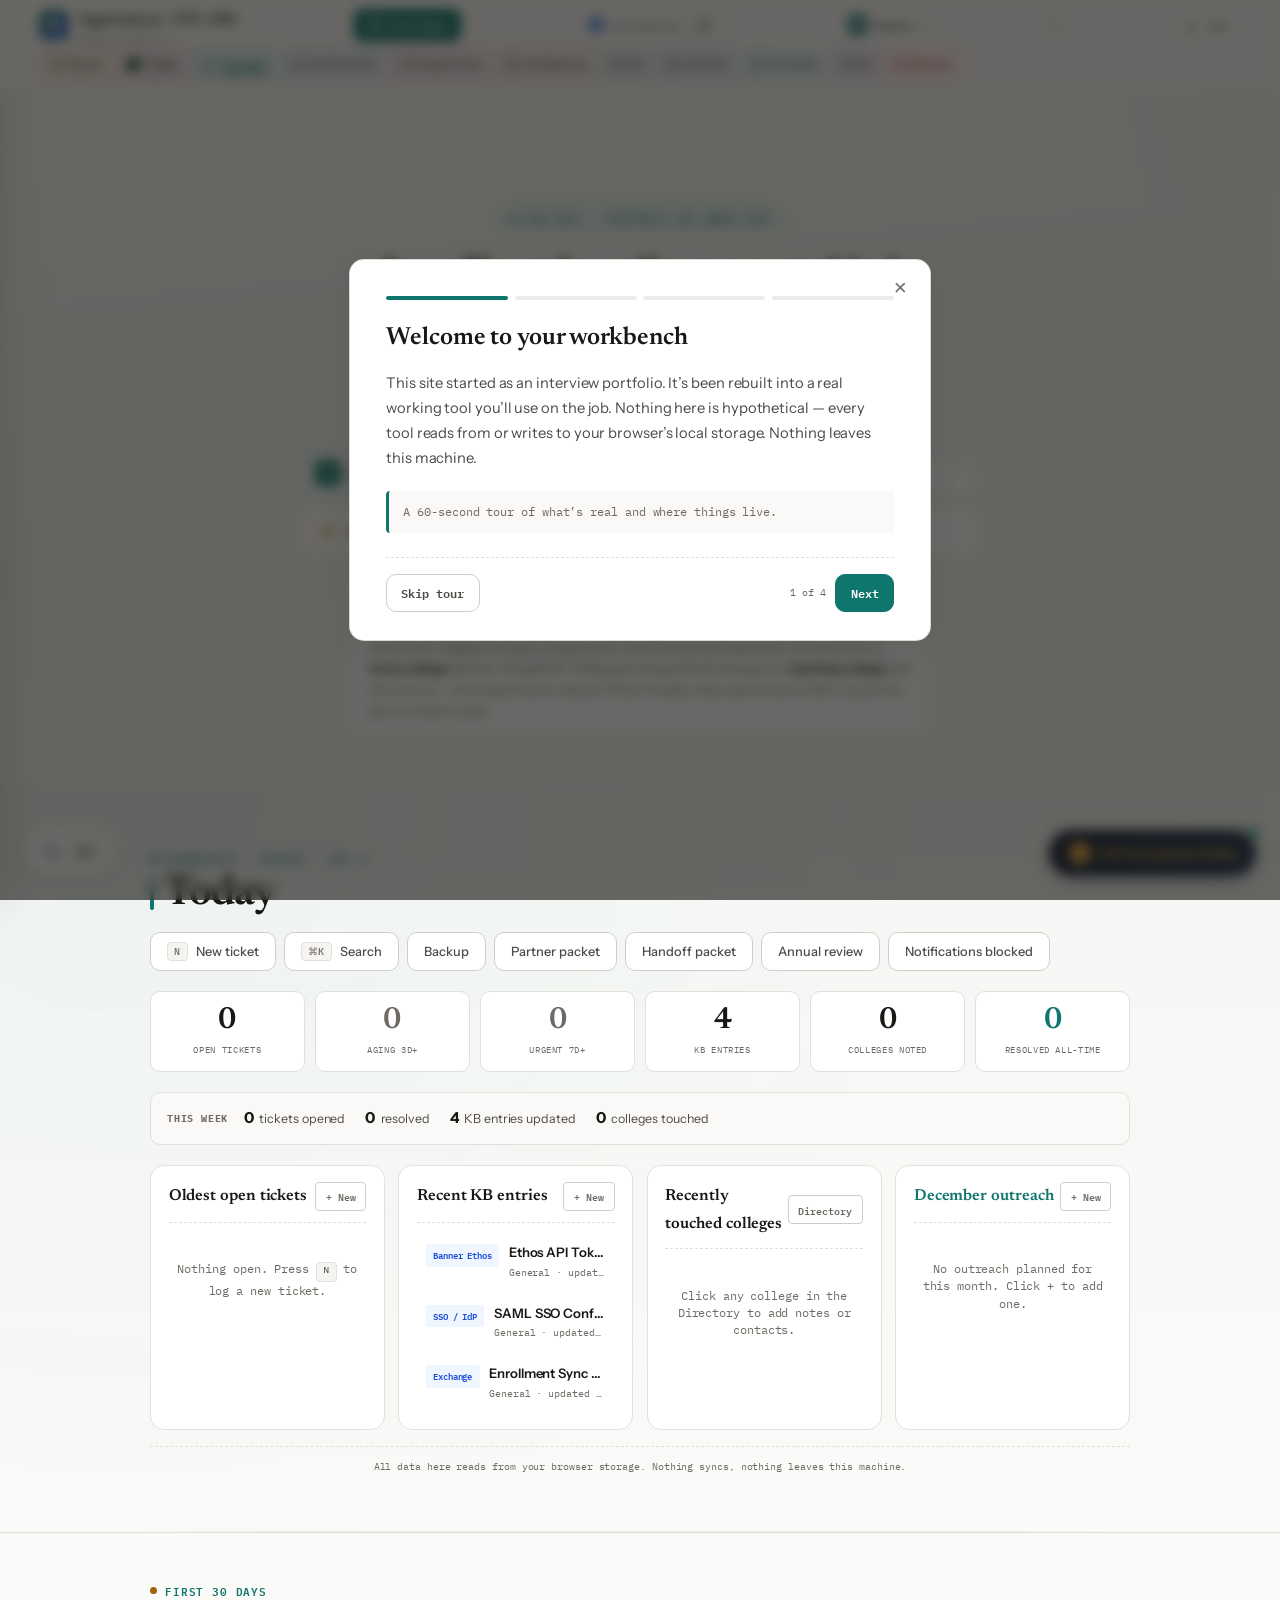
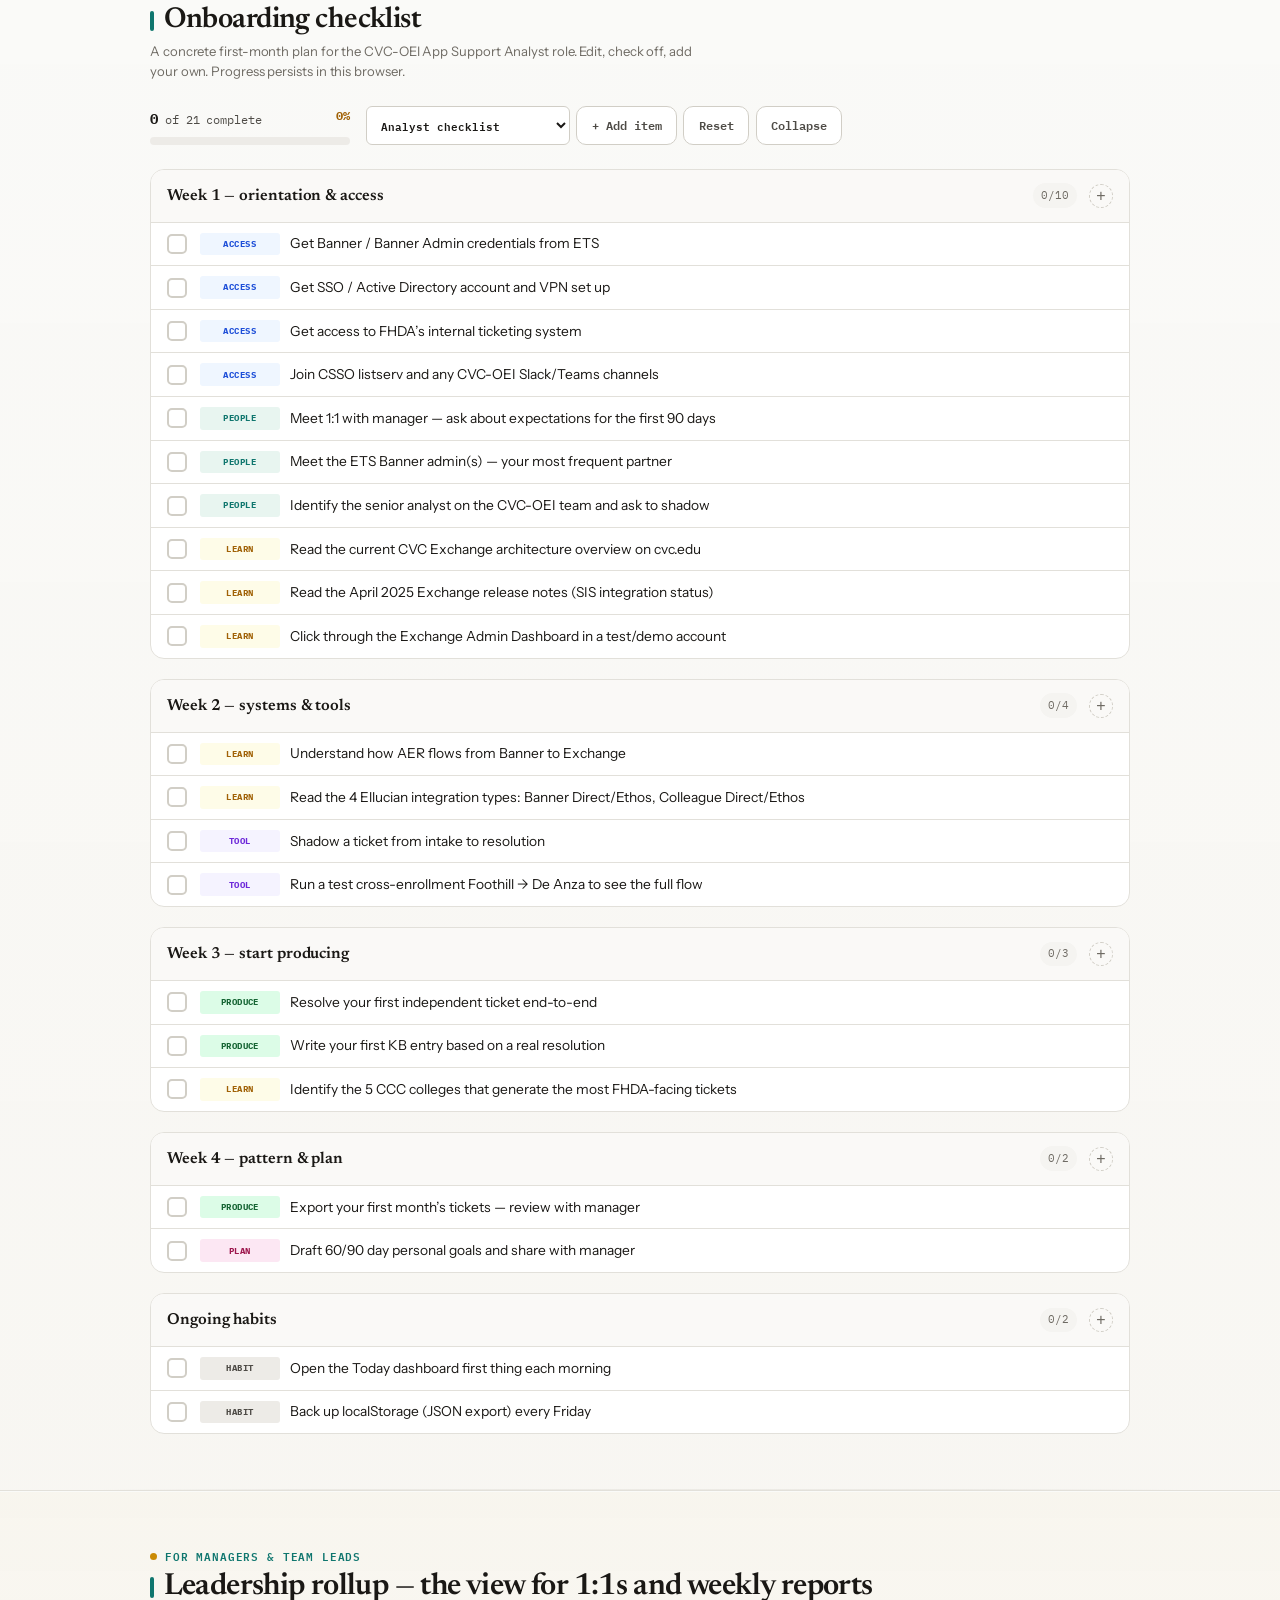
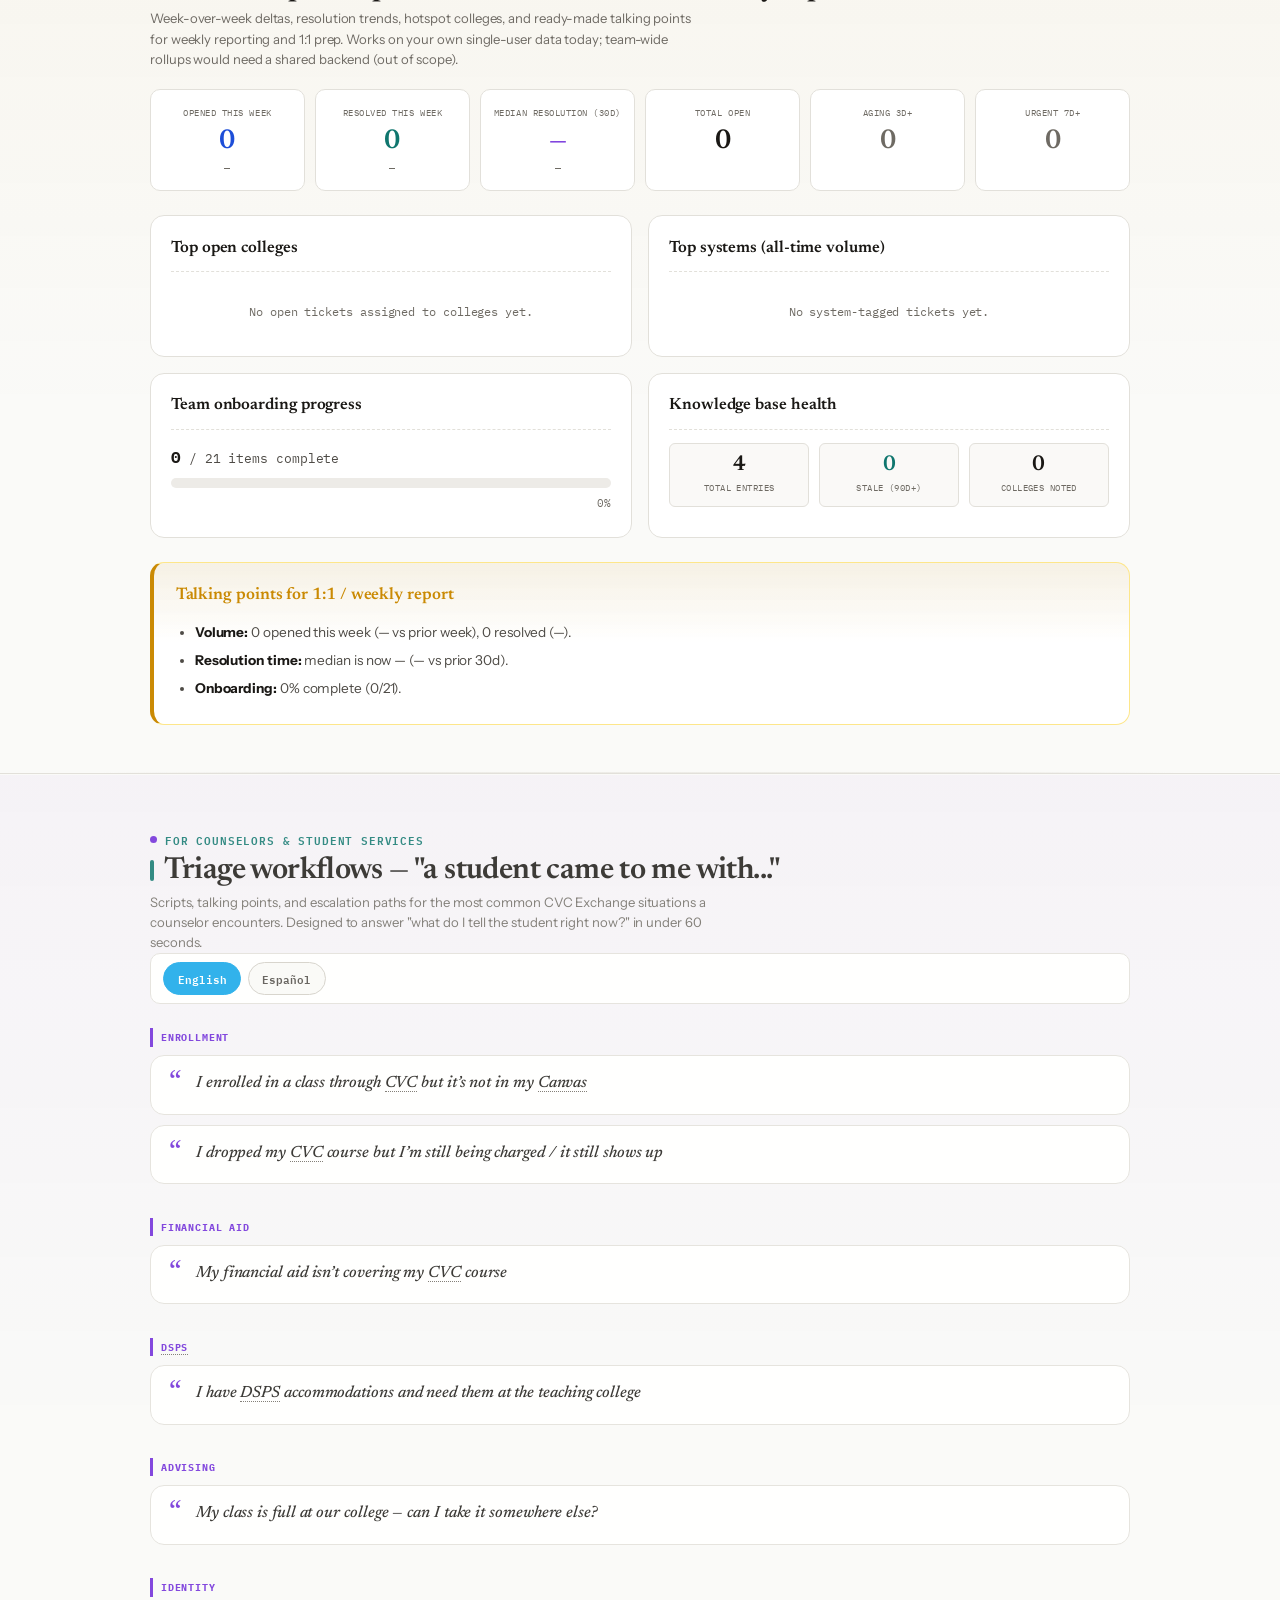
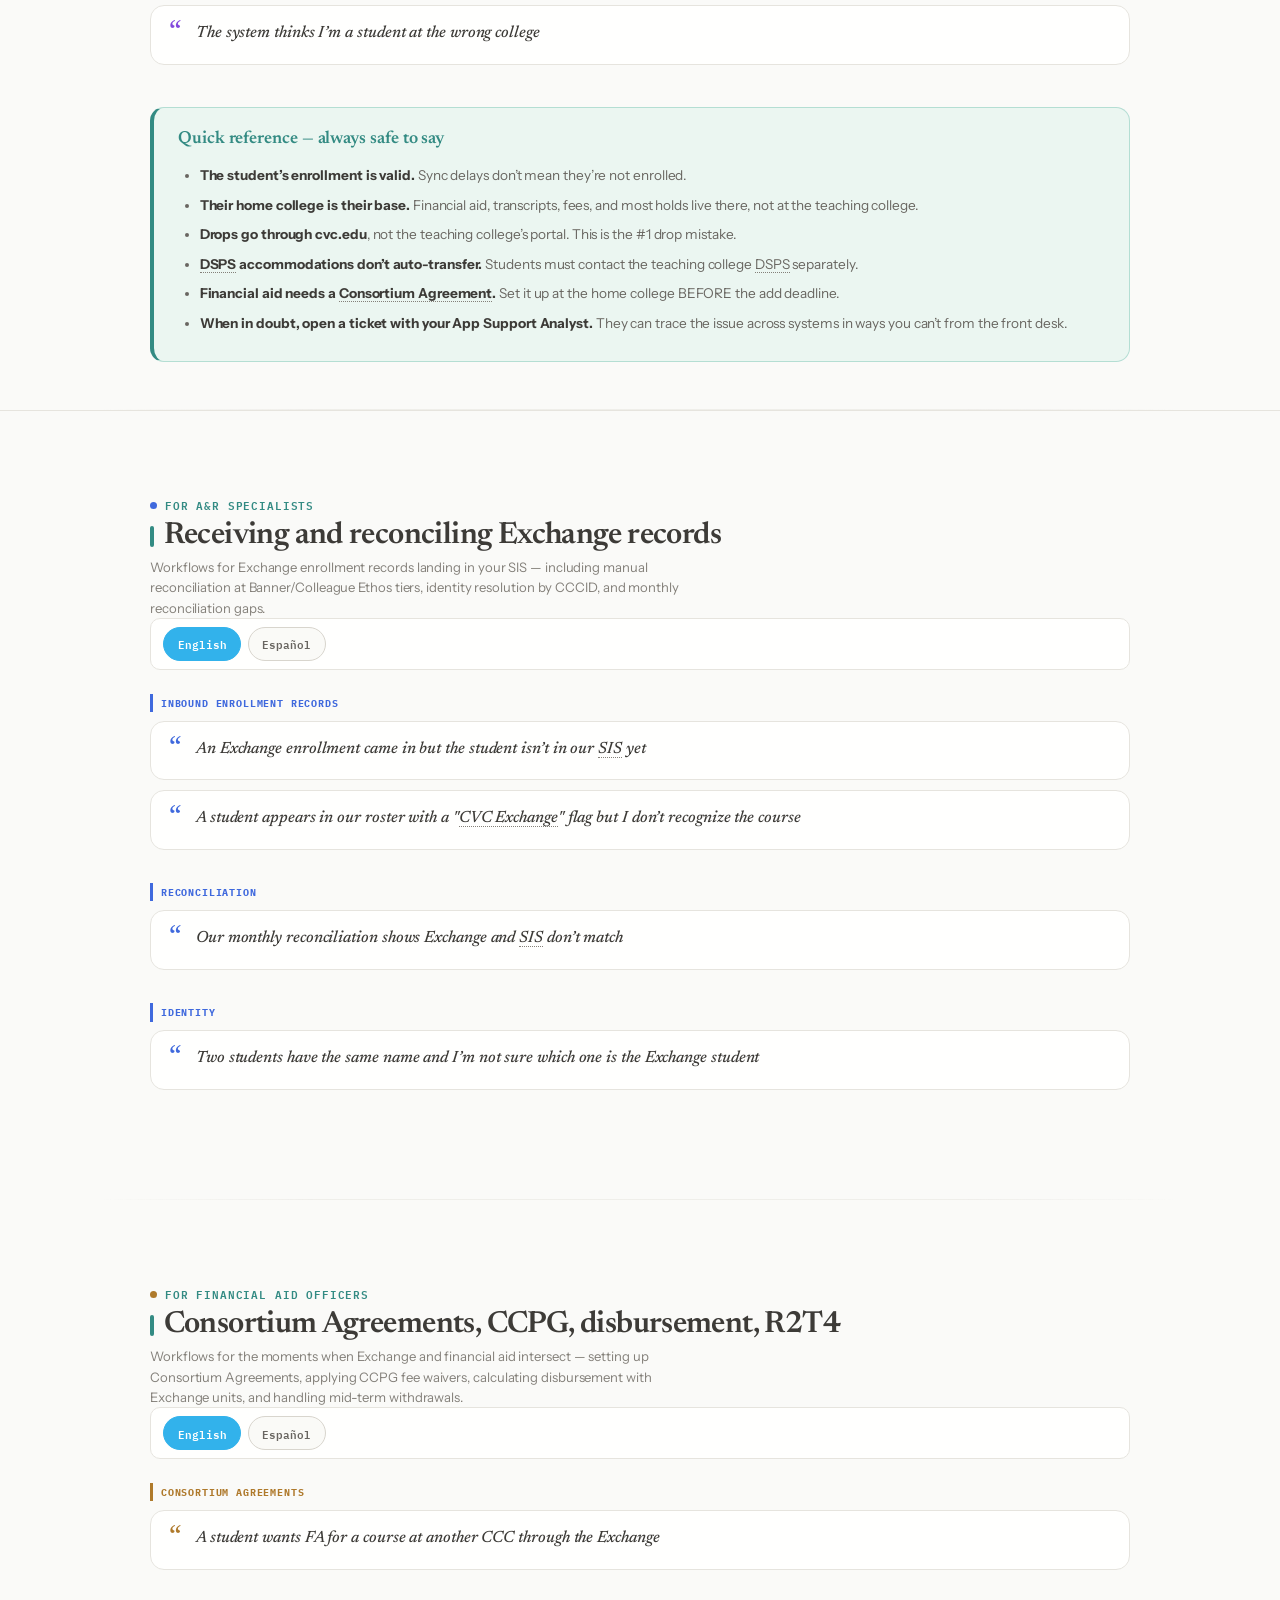
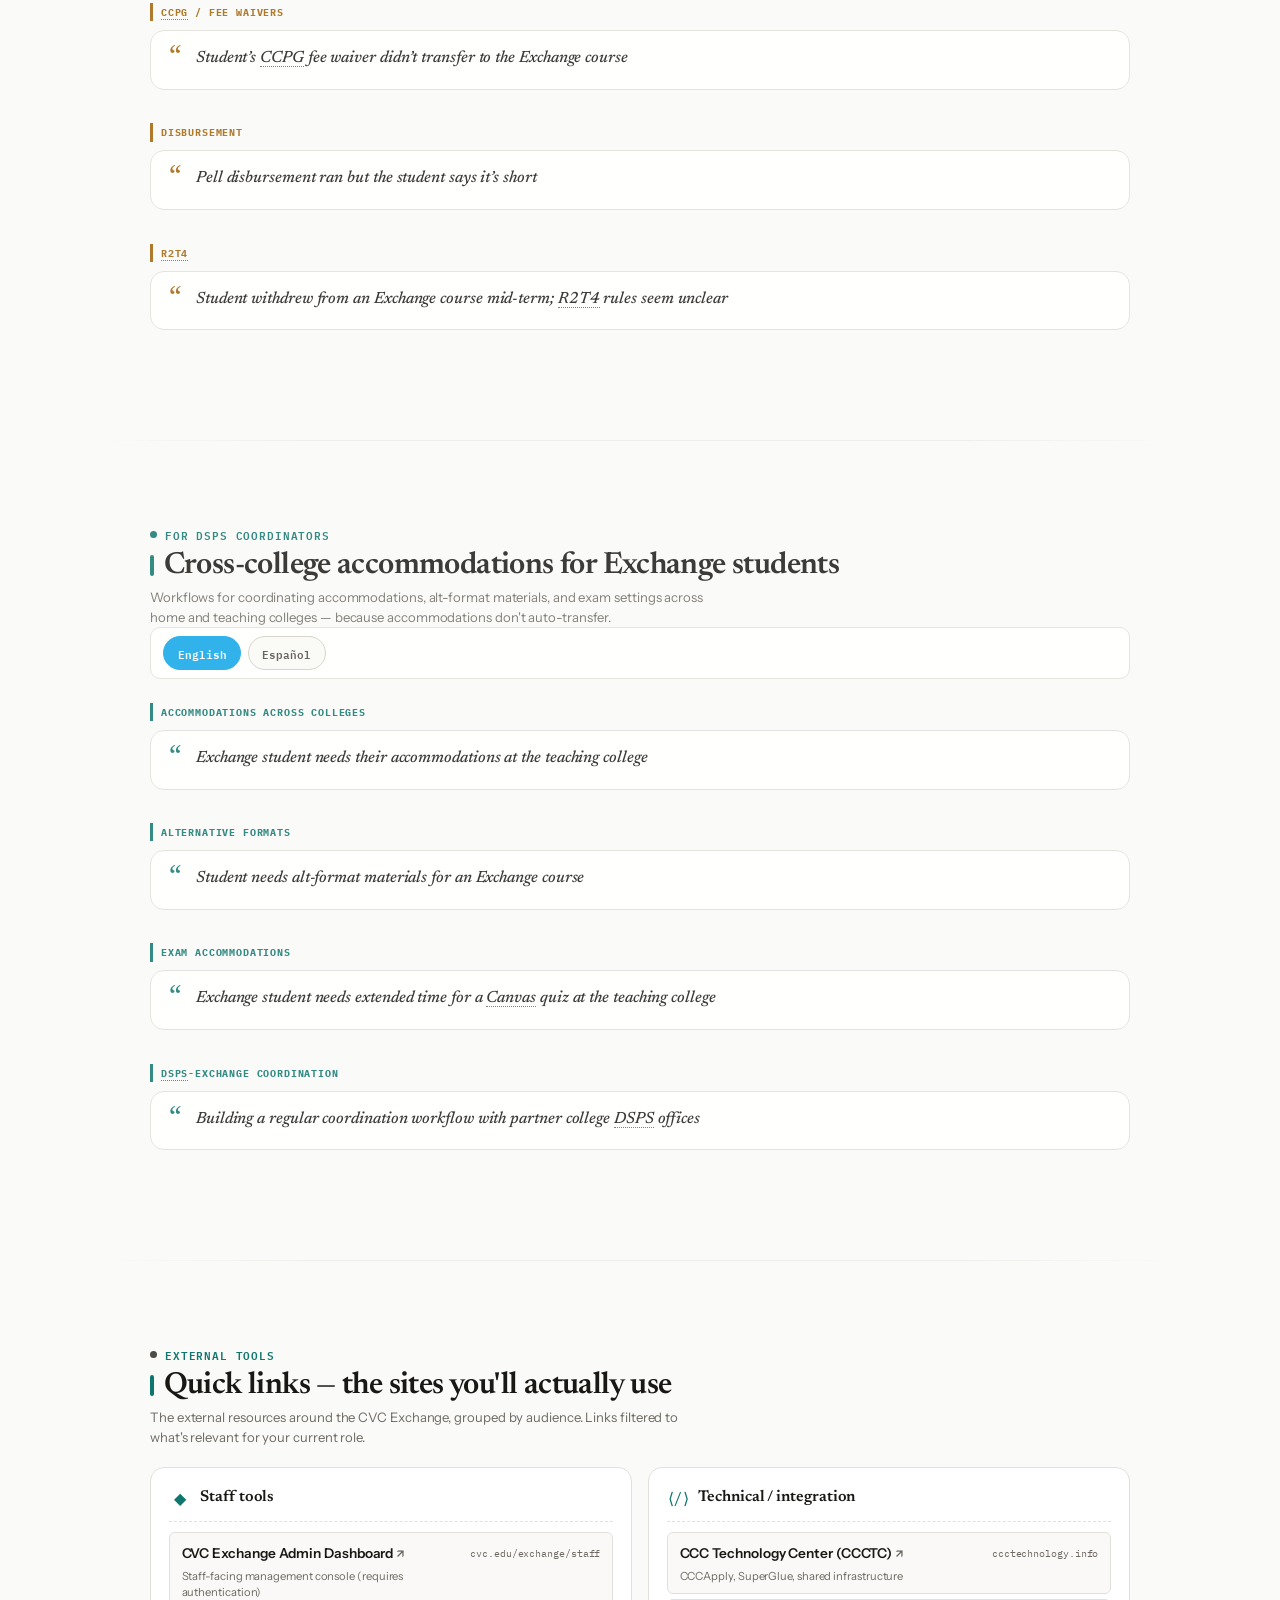
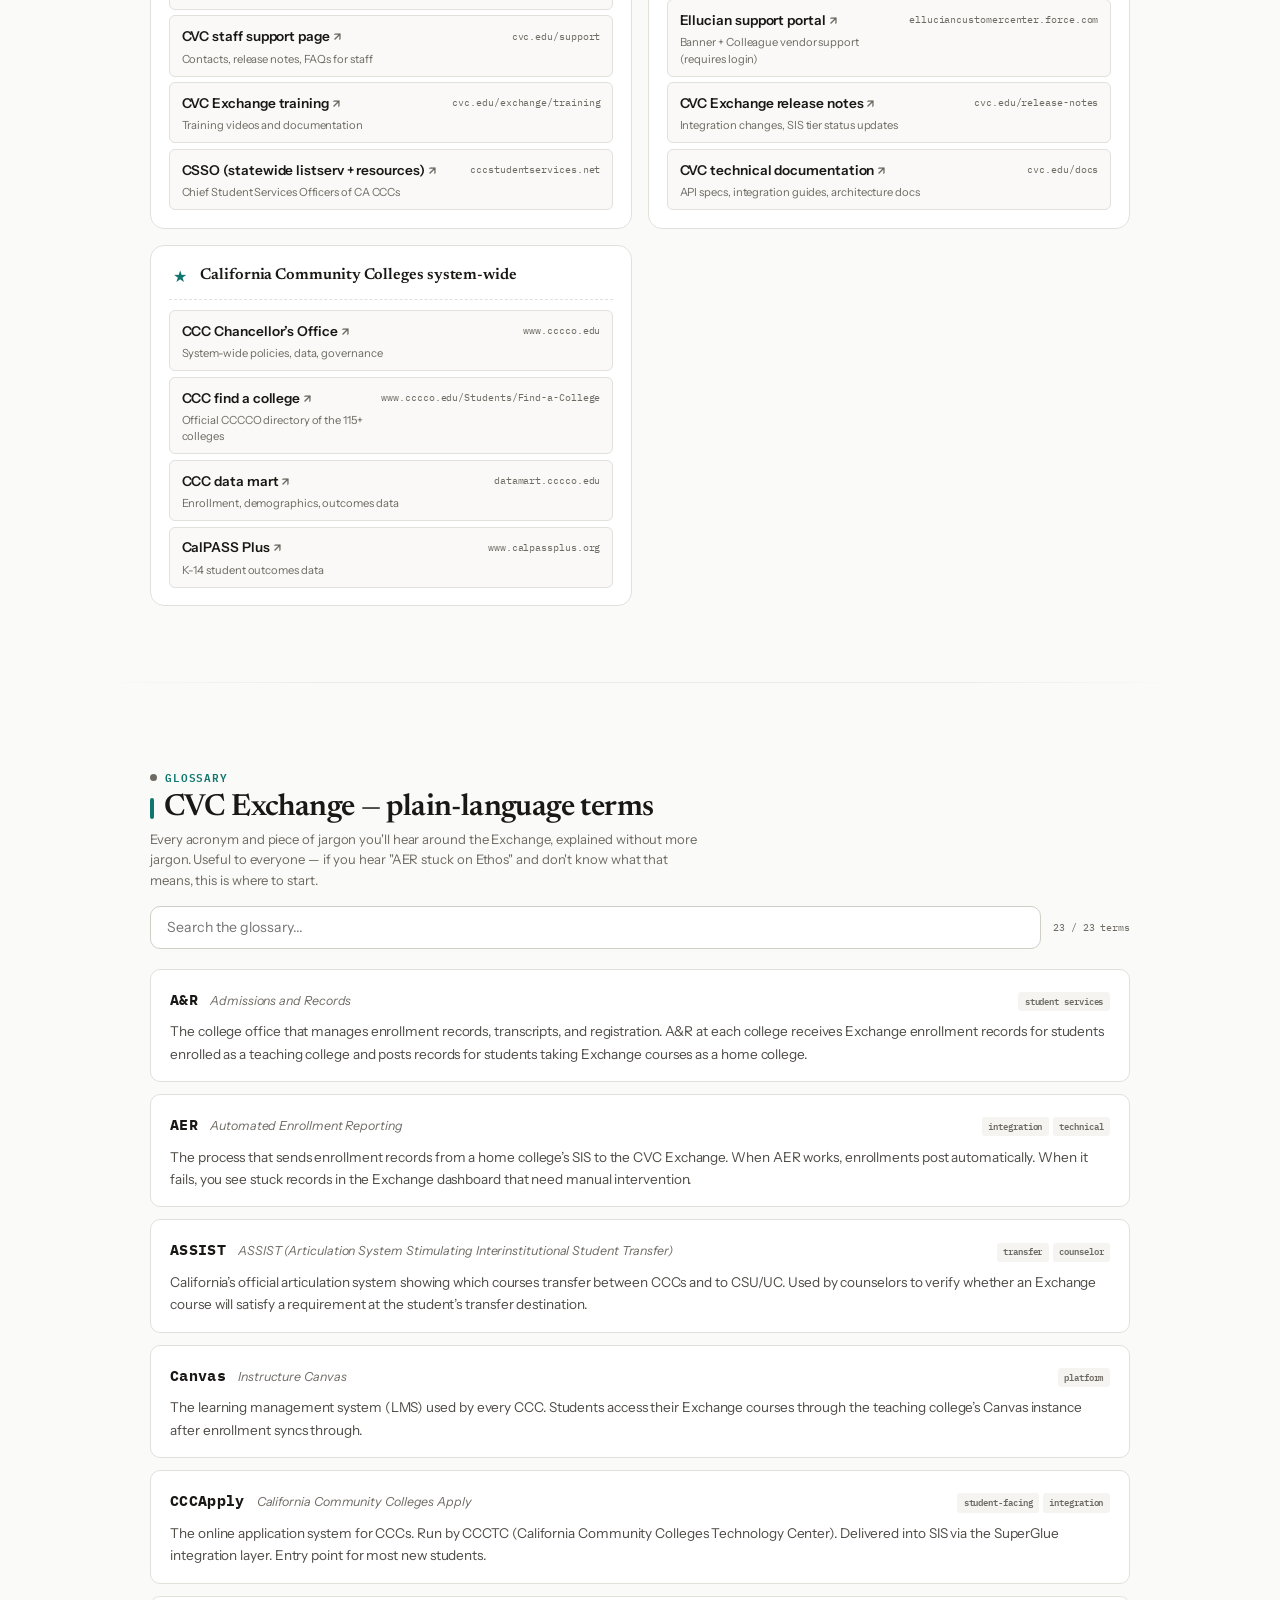
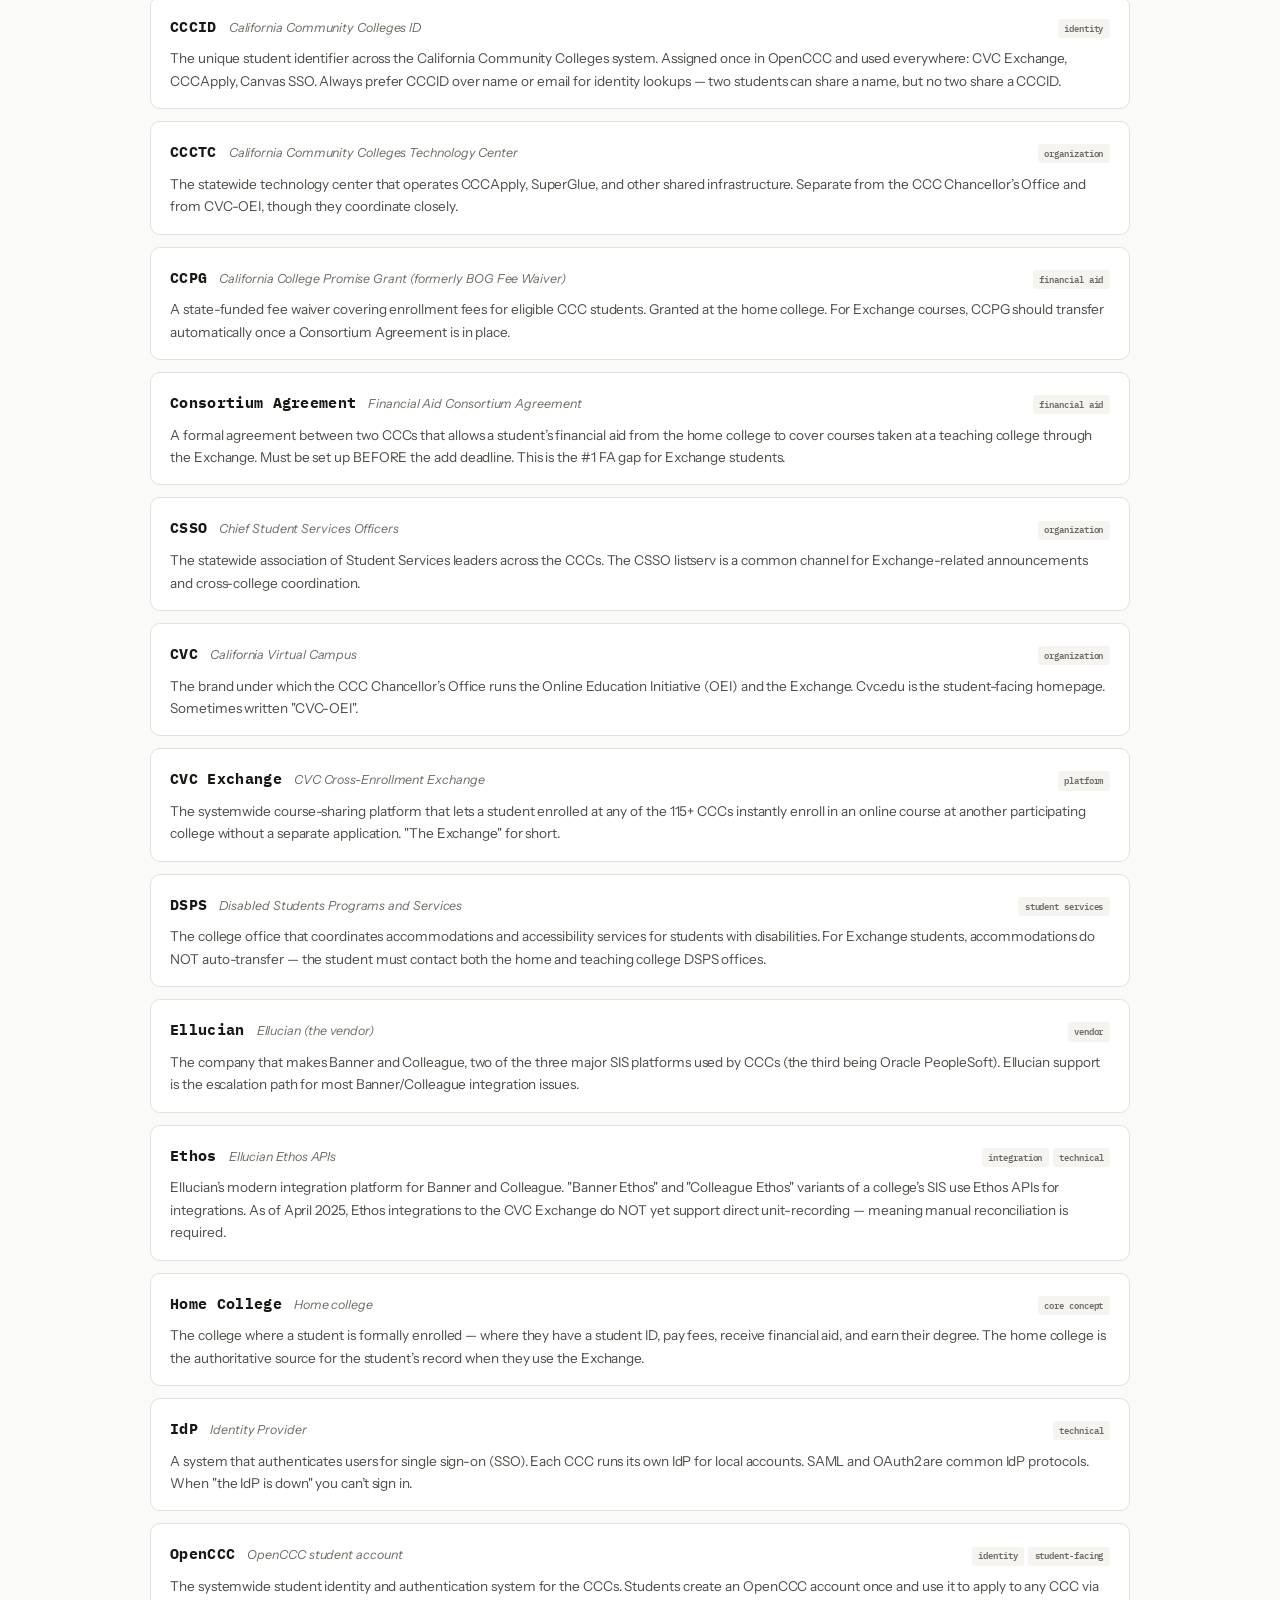
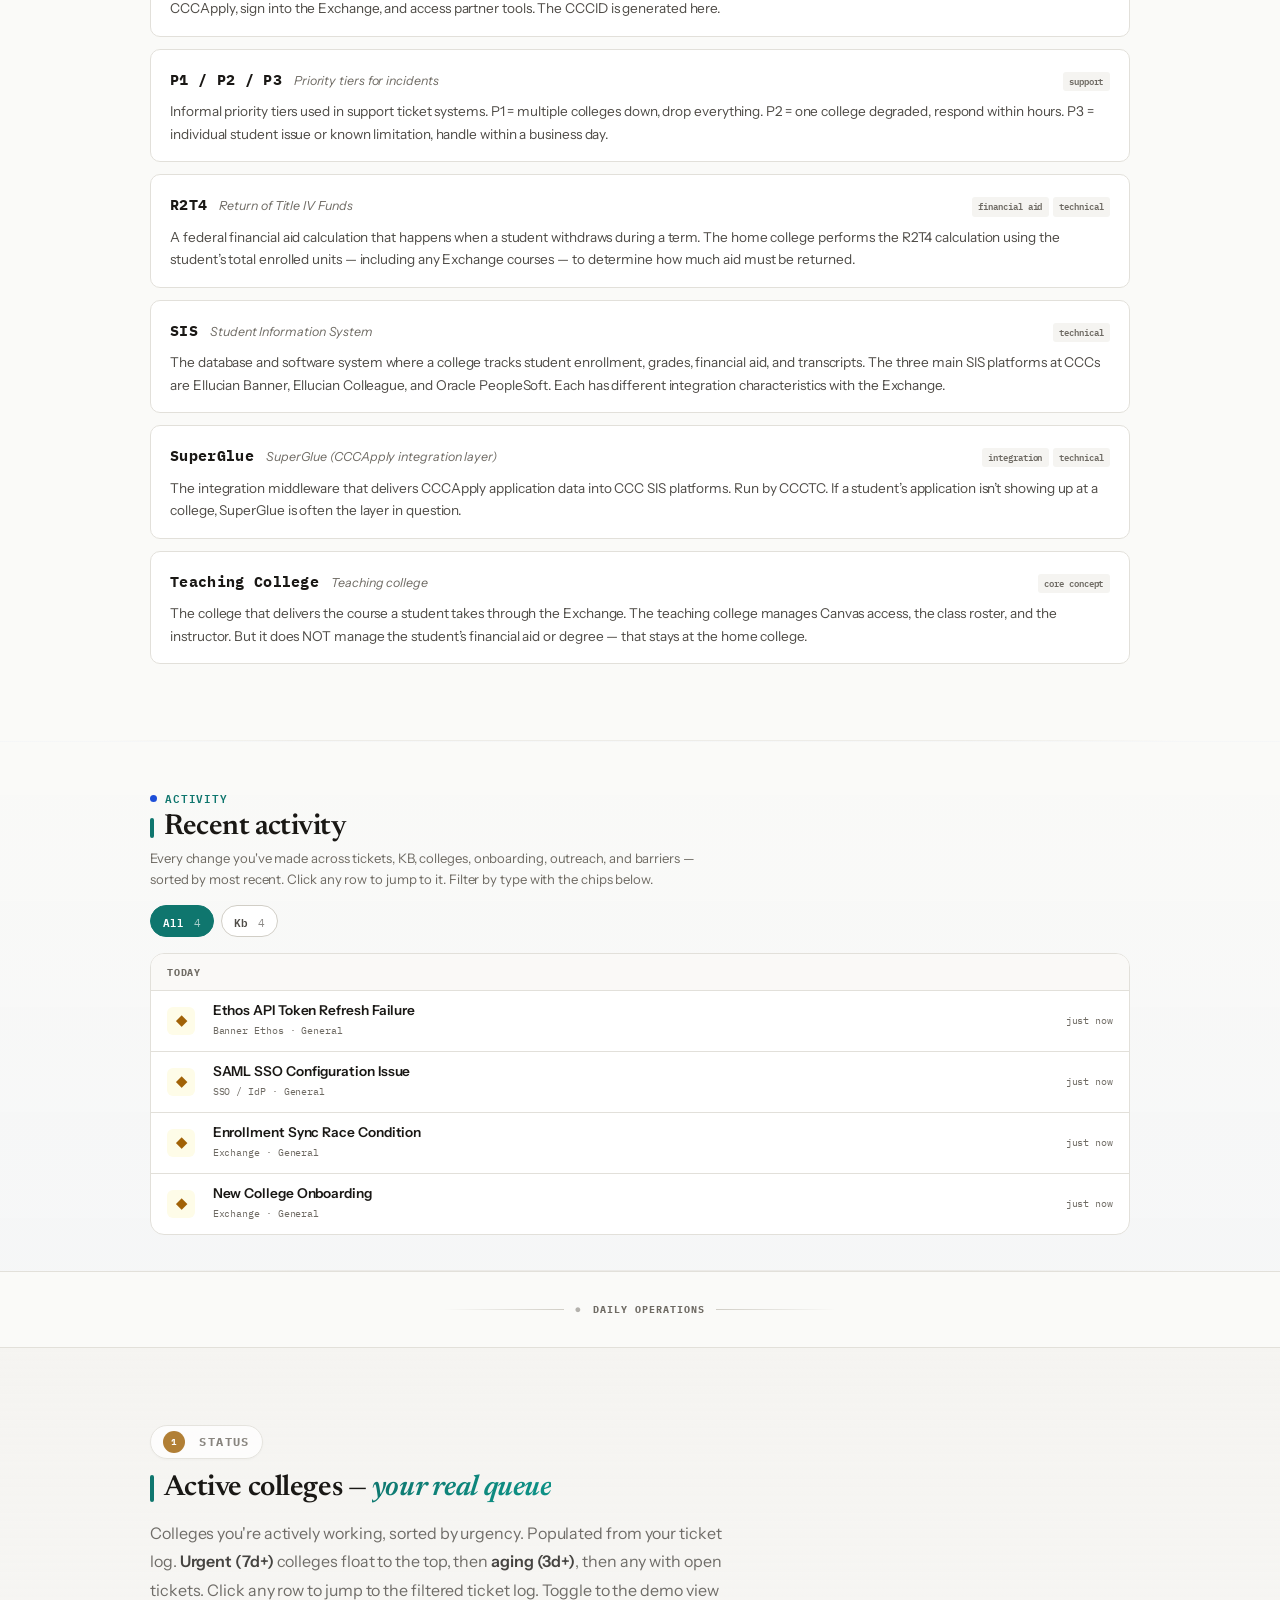
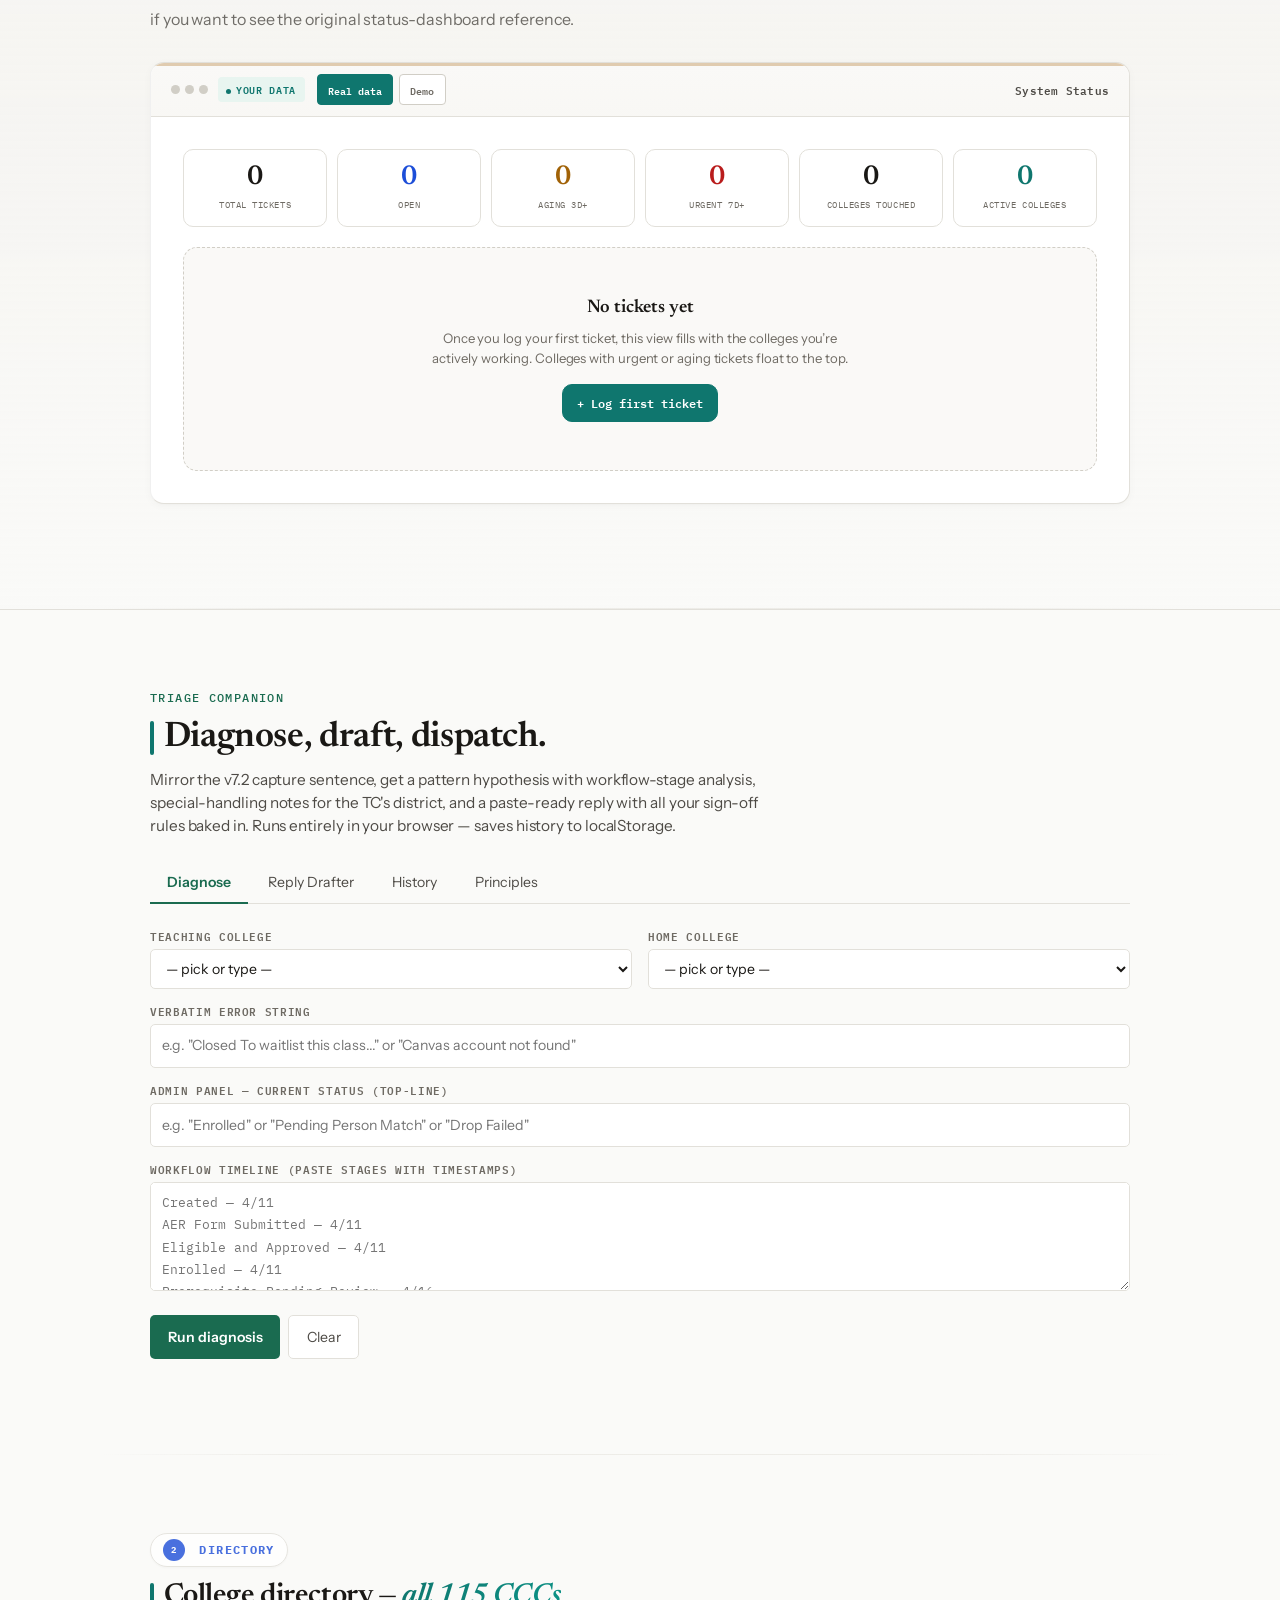
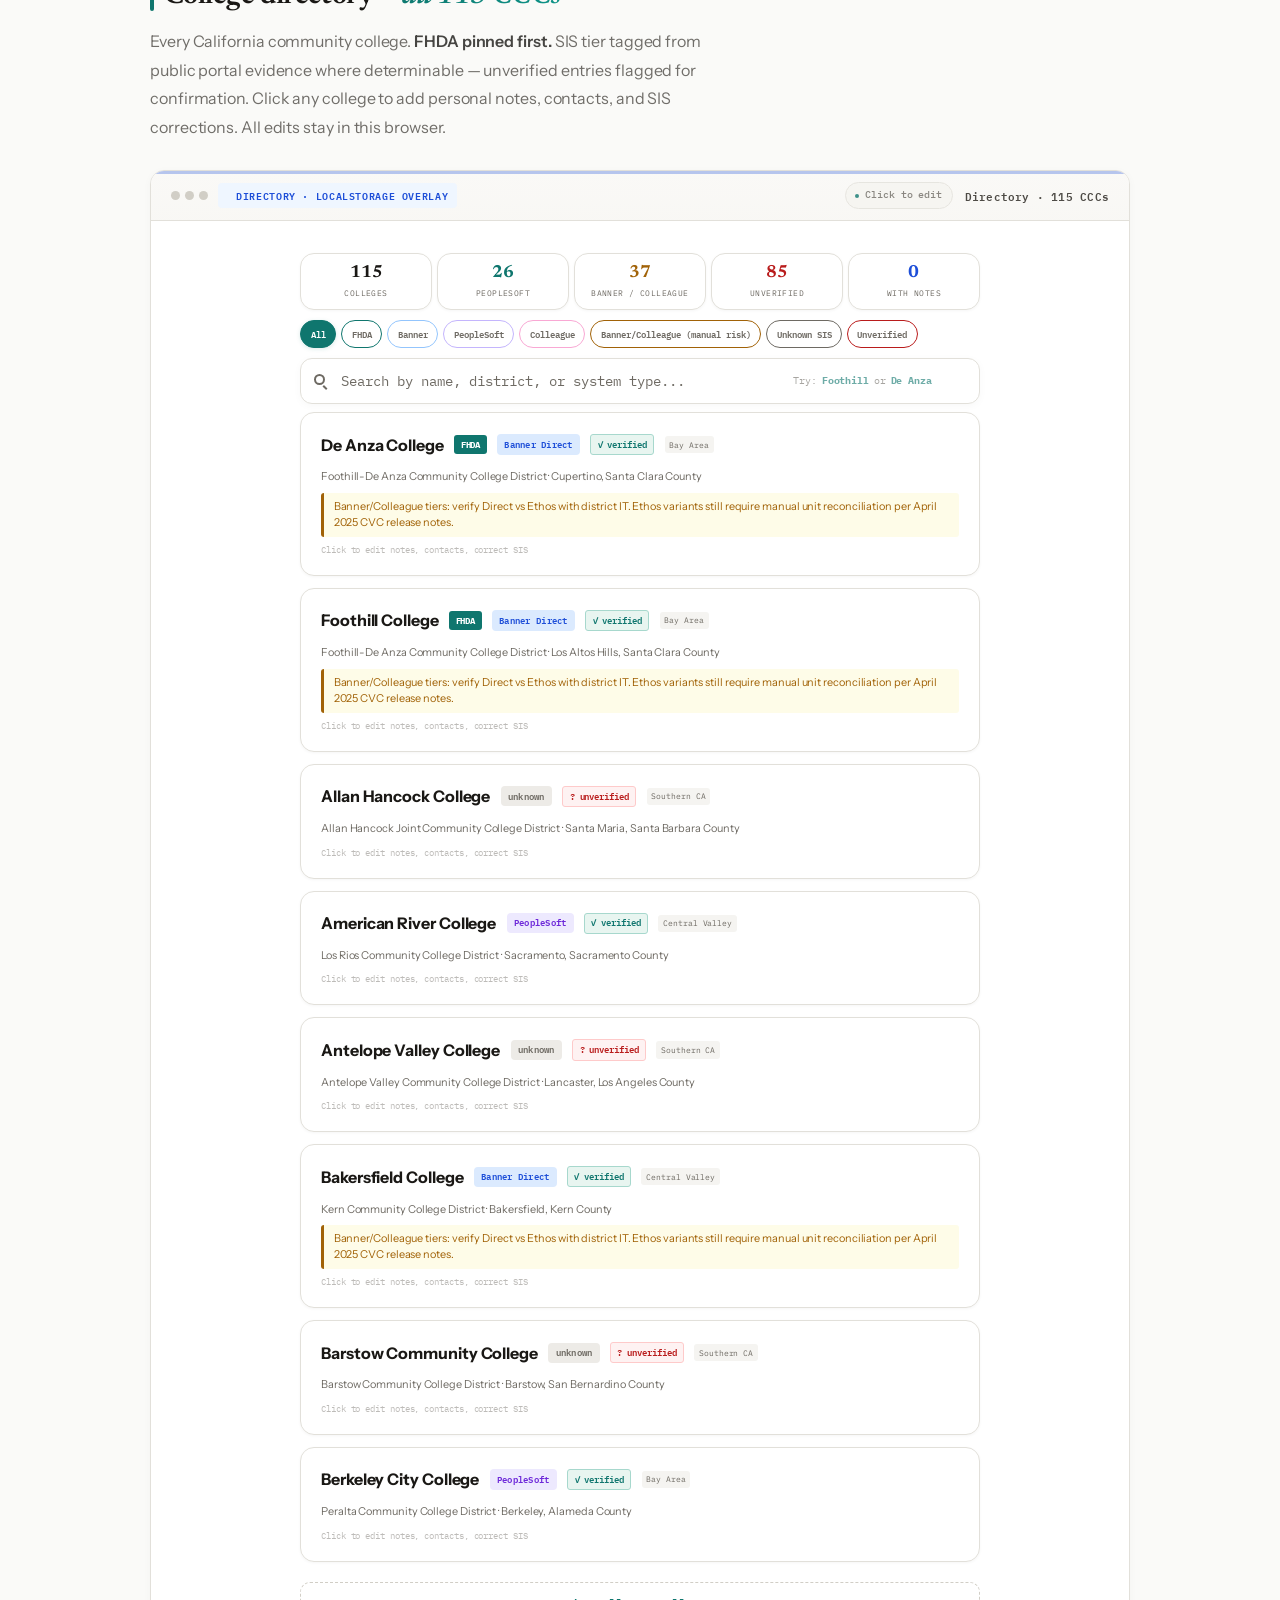
==== commit 898efd15: "Add Triage Companion section as the primary diagnostic tool A 4-tab section (Diagnose / Reply Drafte" ====
--- a/index.html
+++ b/index.html
@@ -380,7 +380,7 @@
   <span id="autosaveDot" class="autosave-dot" title="Auto-save indicator &mdash; flashes when your data is written to localStorage" role="status" aria-live="polite" aria-label="Data saved"></span>
   <button class="theme-toggle-btn" id="themeToggle" onclick="themeToggle()" title="Toggle theme (Shift+D)"><span class="theme-icon">&#9790;</span><span class="theme-label">Dark</span></button>
   <div class="nav-links">
-    <a href="#monitor" class="nv nv-amber"><span class="nav-num">1</span>Status</a><a href="#lookup" class="nv nv-blue"><span class="nav-num">2</span>Colleges</a><a href="#flow" class="nv nv-sky"><span class="nav-num">3</span>Architecture</a><a href="#tracer" class="nv nv-rose"><span class="nav-num">4</span>Diagnostics</a><a href="#patterns" class="nv nv-orange"><span class="nav-num">5</span>Intelligence</a><a href="#kb" class="nv nv-green"><span class="nav-num">6</span>KB</a><a href="#comms" class="nv nv-indigo"><span class="nav-num">7</span>Comms</a><a href="#outreach" class="nv nv-teal"><span class="nav-num">8</span>Outreach</a><a href="#aiVision" class="nv nv-purple"><span class="nav-num">9</span>AI</a><a href="#barrierOverview" class="nav-barrier"><span class="nav-num">0</span>Barriers</a>
+    <a href="#monitor" class="nv nv-amber"><span class="nav-num">1</span>Status</a><a href="#triage" class="nv nv-rose" style="font-weight:600"><span class="nav-num" style="background:#1A6B50">★</span>Triage</a><a href="#lookup" class="nv nv-blue"><span class="nav-num">2</span>Colleges</a><a href="#flow" class="nv nv-sky"><span class="nav-num">3</span>Architecture</a><a href="#tracer" class="nv nv-rose"><span class="nav-num">4</span>Diagnostics</a><a href="#patterns" class="nv nv-orange"><span class="nav-num">5</span>Intelligence</a><a href="#kb" class="nv nv-green"><span class="nav-num">6</span>KB</a><a href="#comms" class="nv nv-indigo"><span class="nav-num">7</span>Comms</a><a href="#outreach" class="nv nv-teal"><span class="nav-num">8</span>Outreach</a><a href="#aiVision" class="nv nv-purple"><span class="nav-num">9</span>AI</a><a href="#barrierOverview" class="nav-barrier"><span class="nav-num">0</span>Barriers</a>
   </div>
 </nav>
 
@@ -588,6 +588,9 @@
     </div>
   </div>
 </div></section>
+
+<!-- ═══ TRIAGE COMPANION ═══ -->
+<section class="sec fu" id="triage" role="region" aria-label="Triage Companion"><!-- populated by js/triage.js --></section>
 
 <!-- ═══ COLLEGE DIRECTORY ═══ -->
 <section class="sec fu" id="lookup" role="region" aria-label="College Lookup"><div class="wrap">
@@ -1623,6 +1626,7 @@
 <script src="js/data/tracer.js"></script>
 <script src="js/data/patterns.js"></script>
 <script src="js/data/kb.js"></script>
+<script src="js/data/triage.js"></script>
 <script src="js/data/barriers.js"></script>
 <script src="js/data/outreach.js"></script>
 <script src="js/data/journey.js"></script>
@@ -1683,6 +1687,7 @@
 <script src="js/barriers.js"></script>
 <script src="js/outreach.js"></script>
 <script src="js/lookup.js"></script>
+<script src="js/triage.js"></script>
 <script src="js/ai-vision.js"></script>
 <script src="js/comms.js"></script>
 
--- a/css/sections.css
+++ b/css/sections.css
@@ -3205,3 +3205,382 @@
   .cvc-overlay-bar-title { font-size: .82rem; }
   .cvc-overlay-links { display: none; }
 }
+
+/* ═══════════════════════════════════════════════════════
+   TRIAGE COMPANION — Triage Helper, Reply Drafter, History, Principles
+   Uses existing CSS tokens (--bg, --text, --border, --accent, etc.).
+   ═══════════════════════════════════════════════════════ */
+
+#triage .sec-eyebrow {
+  font-family: var(--mono);
+  font-size: .72rem;
+  font-weight: 500;
+  color: var(--accent, #1A6B50);
+  letter-spacing: .12em;
+  text-transform: uppercase;
+  margin-bottom: .5rem;
+}
+#triage .sec-title {
+  font-family: var(--display);
+  font-size: clamp(1.6rem, 3vw, 2.2rem);
+  font-weight: 600;
+  letter-spacing: -.01em;
+  margin: 0 0 .5rem;
+  color: var(--text);
+}
+#triage .sec-dek {
+  font-size: .96rem;
+  color: var(--text-2, #4a4a4a);
+  max-width: 64ch;
+  line-height: 1.5;
+  margin: 0 0 1.6rem;
+}
+#triage .sec-head {
+  margin-bottom: 1.4rem;
+}
+
+/* Tabs */
+.tri-tabs {
+  display: flex;
+  gap: .25rem;
+  border-bottom: 1px solid var(--border, #e8e6e1);
+  margin-bottom: 1.4rem;
+  flex-wrap: wrap;
+}
+.tri-tab-btn {
+  background: none;
+  border: none;
+  padding: .65rem 1.05rem;
+  cursor: pointer;
+  font-family: inherit;
+  font-size: .88rem;
+  color: var(--text-2, #4a4a4a);
+  border-bottom: 2px solid transparent;
+  margin-bottom: -1px;
+}
+.tri-tab-btn:hover { color: var(--text); }
+.tri-tab-btn.tri-active {
+  color: var(--accent, #1A6B50);
+  border-bottom-color: var(--accent, #1A6B50);
+  font-weight: 600;
+}
+
+/* Forms */
+.tri-form { margin-bottom: .8rem; }
+.tri-grid {
+  display: grid;
+  grid-template-columns: repeat(2, 1fr);
+  gap: .75rem 1rem;
+  margin-bottom: 1rem;
+}
+.tri-grid > .tri-full { grid-column: 1 / -1; }
+@media (max-width: 720px) {
+  .tri-grid { grid-template-columns: 1fr; }
+}
+.tri-form label {
+  display: block;
+  font-family: var(--mono);
+  font-size: .68rem;
+  font-weight: 600;
+  text-transform: uppercase;
+  letter-spacing: .06em;
+  color: var(--text-3, #6a6a6a);
+  margin-bottom: .25rem;
+}
+.tri-form input,
+.tri-form select,
+.tri-form textarea {
+  width: 100%;
+  padding: .55rem .7rem;
+  font: inherit;
+  font-size: .88rem;
+  border: 1px solid var(--border, #e8e6e1);
+  border-radius: 5px;
+  background: var(--surface, #fff);
+  color: var(--text);
+}
+.tri-form textarea {
+  font-family: var(--mono);
+  font-size: .8rem;
+  resize: vertical;
+  min-height: 80px;
+}
+.tri-form input:focus,
+.tri-form select:focus,
+.tri-form textarea:focus {
+  outline: 2px solid var(--accent, #1A6B50);
+  outline-offset: 1px;
+  border-color: var(--accent, #1A6B50);
+}
+.tri-actions { display: flex; gap: .5rem; flex-wrap: wrap; }
+.tri-btn-primary {
+  background: var(--accent, #1A6B50);
+  color: #fff;
+  border: none;
+  padding: .55rem 1.1rem;
+  border-radius: 5px;
+  font: inherit;
+  font-size: .88rem;
+  font-weight: 600;
+  cursor: pointer;
+}
+.tri-btn-primary:hover { filter: brightness(1.08); }
+.tri-btn-secondary {
+  background: var(--surface, #fff);
+  color: var(--text-2, #4a4a4a);
+  border: 1px solid var(--border, #e8e6e1);
+  padding: .55rem 1.1rem;
+  border-radius: 5px;
+  font: inherit;
+  font-size: .88rem;
+  cursor: pointer;
+}
+.tri-btn-secondary:hover { border-color: var(--text-2, #4a4a4a); color: var(--text); }
+.tri-btn-secondary:disabled { opacity: .5; cursor: not-allowed; }
+
+/* Result blocks */
+.tri-result { margin-top: 1.2rem; }
+.tri-result h4 {
+  font-family: var(--display);
+  font-size: 1rem;
+  font-weight: 600;
+  margin: 1.1rem 0 .55rem;
+  color: var(--text);
+}
+.tri-meta { color: var(--text-3, #6a6a6a); font-size: .85rem; margin: .4rem 0; }
+.tri-meta-row { display: flex; gap: .5rem; flex-wrap: wrap; align-items: center; margin-bottom: .8rem; }
+.tri-sis {
+  display: inline-block;
+  padding: .22rem .65rem;
+  border-radius: 999px;
+  font-family: var(--mono);
+  font-size: .7rem;
+  font-weight: 600;
+  letter-spacing: .04em;
+  background: rgba(26,107,80,.10);
+  color: var(--accent, #1A6B50);
+  border: 1px solid rgba(26,107,80,.25);
+}
+.tri-sis.tri-sis-warn {
+  background: rgba(180,120,0,.12);
+  color: #946400;
+  border-color: rgba(180,120,0,.30);
+}
+.tri-district { color: var(--text-3, #6a6a6a); font-size: .82rem; }
+
+/* Step / alert blocks */
+.tri-step {
+  border-left: 3px solid var(--accent, #1A6B50);
+  padding: .5rem .75rem;
+  background: rgba(26,107,80,.05);
+  border-radius: 0 4px 4px 0;
+  margin-bottom: .45rem;
+  font-size: .9rem;
+  line-height: 1.5;
+}
+.tri-step.tri-warn {
+  border-left-color: #946400;
+  background: rgba(180,120,0,.07);
+}
+.tri-step.tri-danger {
+  border-left-color: #cf2e2e;
+  background: rgba(207,46,46,.06);
+}
+.tri-step.tri-success {
+  border-left-color: #1d6c1d;
+  background: rgba(29,108,29,.07);
+}
+.tri-step code {
+  font-family: var(--mono);
+  font-size: .82rem;
+  background: rgba(0,0,0,.05);
+  padding: .1rem .35rem;
+  border-radius: 3px;
+}
+
+/* Pattern card */
+.tri-pattern-card {
+  background: var(--surface, #fff);
+  border: 1px solid var(--border, #e8e6e1);
+  border-left: 4px solid var(--accent, #1A6B50);
+  padding: .8rem 1rem;
+  border-radius: 5px;
+  margin-bottom: .5rem;
+}
+.tri-pattern-card.tri-pattern-alt {
+  border-left-color: var(--text-3, #6a6a6a);
+}
+.tri-pattern-card .tri-letter {
+  display: inline-block;
+  padding: .15rem .55rem;
+  background: var(--accent, #1A6B50);
+  color: #fff;
+  font-family: var(--mono);
+  font-size: .72rem;
+  font-weight: 700;
+  letter-spacing: .04em;
+  border-radius: 3px;
+  margin-right: .4rem;
+}
+.tri-pattern-card.tri-pattern-alt .tri-letter {
+  background: var(--text-3, #6a6a6a);
+}
+.tri-pattern-card p {
+  margin: .4rem 0 .25rem;
+  font-size: .88rem;
+  line-height: 1.5;
+  color: var(--text-2, #4a4a4a);
+}
+
+/* Workflow visualizer */
+.tri-workflow {
+  display: grid;
+  grid-template-columns: repeat(8, 1fr);
+  gap: 4px;
+  margin: .55rem 0 .25rem;
+}
+.tri-wf-step {
+  background: var(--surface, #fff);
+  border: 1px solid var(--border, #e8e6e1);
+  padding: .5rem .35rem;
+  border-radius: 4px;
+  text-align: center;
+  font-size: .68rem;
+  line-height: 1.25;
+  color: var(--text-3, #6a6a6a);
+  display: flex;
+  flex-direction: column;
+  gap: .3rem;
+  align-items: center;
+  justify-content: center;
+  min-height: 56px;
+}
+.tri-wf-step .tri-wf-num {
+  display: inline-block;
+  width: 22px; height: 22px;
+  border-radius: 50%;
+  background: var(--border, #e8e6e1);
+  color: #fff;
+  font-family: var(--mono);
+  font-size: .72rem;
+  font-weight: 700;
+  line-height: 22px;
+}
+.tri-wf-step.tri-wf-reached {
+  background: rgba(26,107,80,.10);
+  border-color: rgba(26,107,80,.30);
+  color: var(--accent, #1A6B50);
+}
+.tri-wf-step.tri-wf-reached .tri-wf-num {
+  background: var(--accent, #1A6B50);
+}
+.tri-wf-step.tri-wf-current {
+  box-shadow: 0 0 0 2px var(--accent, #1A6B50);
+  font-weight: 600;
+}
+.tri-wf-step.tri-wf-success {
+  background: rgba(29,108,29,.10);
+  border-color: rgba(29,108,29,.30);
+  color: #1d6c1d;
+}
+.tri-wf-step.tri-wf-success .tri-wf-num { background: #1d6c1d; }
+.tri-wf-step.tri-wf-stuck {
+  background: rgba(180,120,0,.10);
+  border-color: rgba(180,120,0,.30);
+  color: #946400;
+}
+.tri-wf-step.tri-wf-stuck .tri-wf-num { background: #946400; }
+@media (max-width: 900px) {
+  .tri-workflow { grid-template-columns: repeat(4, 1fr); }
+}
+
+/* Reply output */
+.tri-reply-out {
+  background: var(--surface, #fff);
+  border: 1px solid var(--border, #e8e6e1);
+  border-radius: 5px;
+  padding: .9rem 1rem;
+  font-family: var(--mono);
+  font-size: .82rem;
+  line-height: 1.55;
+  color: var(--text);
+  white-space: pre-wrap;
+  overflow-x: auto;
+}
+
+/* Pre-send checklist */
+.tri-checklist {
+  margin-top: 1rem;
+  padding: 1rem 1.1rem;
+  background: rgba(26,107,80,.05);
+  border-left: 3px solid var(--accent, #1A6B50);
+  border-radius: 0 5px 5px 0;
+}
+.tri-checklist h4 {
+  font-family: var(--display);
+  font-size: .95rem;
+  margin: 0 0 .55rem;
+  color: var(--accent, #1A6B50);
+}
+.tri-checklist-list { margin: 0; padding-left: 1.2rem; }
+.tri-checklist-list li { margin-bottom: .35rem; font-size: .87rem; line-height: 1.45; }
+.tri-cl-cb { margin-right: .4rem; }
+
+/* History */
+.tri-history-list { list-style: none; padding: 0; margin: 1rem 0 0; }
+.tri-history-list li { margin-bottom: .35rem; }
+.tri-history-item {
+  width: 100%;
+  text-align: left;
+  background: var(--surface, #fff);
+  border: 1px solid var(--border, #e8e6e1);
+  border-radius: 5px;
+  padding: .55rem .75rem;
+  cursor: pointer;
+  font-family: inherit;
+  font-size: .85rem;
+  display: grid;
+  grid-template-columns: 0.7fr 1.5fr 1fr;
+  gap: .5rem;
+  align-items: center;
+}
+.tri-history-item:hover {
+  border-color: var(--accent, #1A6B50);
+  background: rgba(26,107,80,.04);
+}
+.tri-history-when {
+  font-family: var(--mono);
+  font-size: .7rem;
+  color: var(--text-3, #6a6a6a);
+}
+.tri-history-pat { color: var(--text); font-weight: 500; }
+.tri-history-tc { color: var(--text-2, #4a4a4a); font-size: .82rem; text-align: right; }
+
+/* Principles */
+.tri-principles-grid {
+  display: grid;
+  grid-template-columns: repeat(2, 1fr);
+  gap: 1rem;
+}
+@media (max-width: 720px) {
+  .tri-principles-grid { grid-template-columns: 1fr; }
+}
+.tri-principles-card {
+  background: var(--surface, #fff);
+  border: 1px solid var(--border, #e8e6e1);
+  border-radius: 6px;
+  padding: 1rem 1.2rem;
+}
+.tri-principles-card h3 {
+  font-family: var(--display);
+  font-size: 1rem;
+  font-weight: 600;
+  margin: 0 0 .55rem;
+  color: var(--text);
+}
+.tri-principles-card ol {
+  margin: 0; padding-left: 1.2rem;
+  font-size: .87rem; line-height: 1.5; color: var(--text-2, #4a4a4a);
+}
+.tri-principles-card ol li { margin-bottom: .35rem; }
+.tri-principles-card ol li strong { color: var(--text); }
